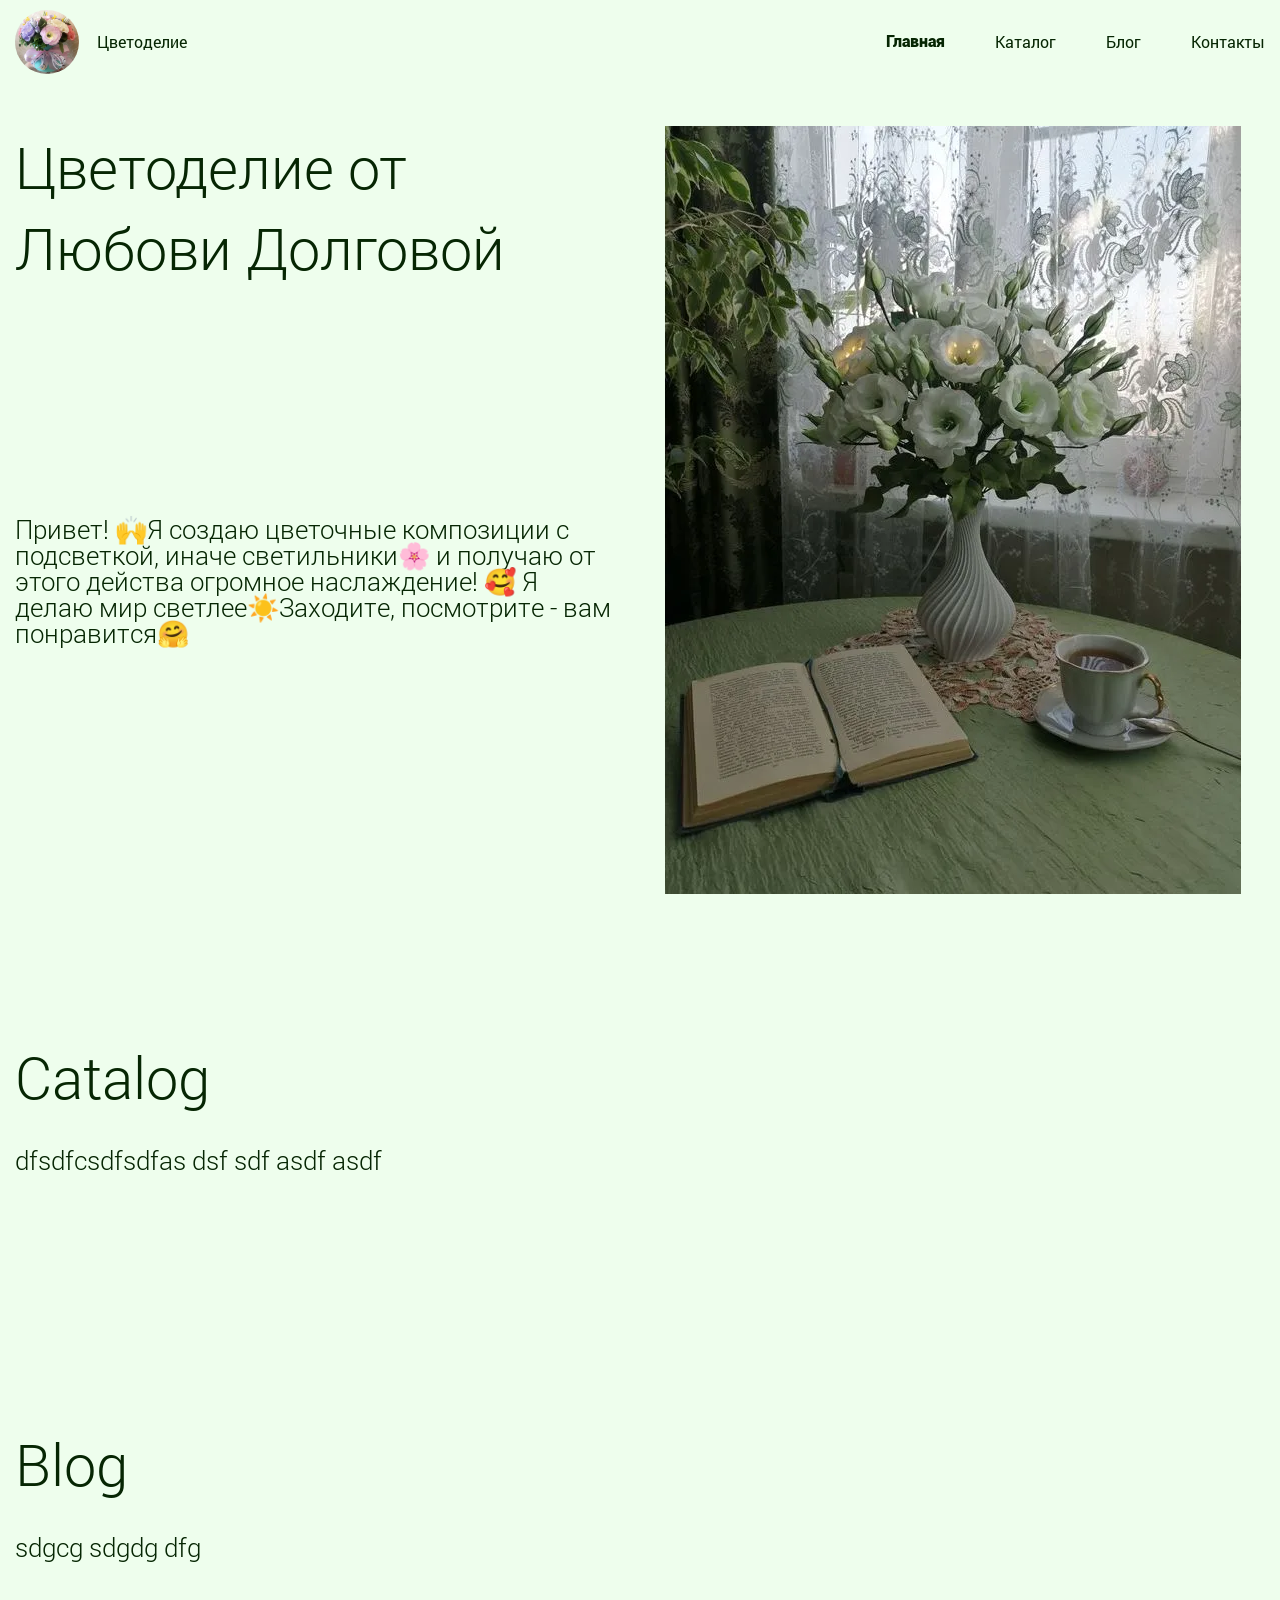
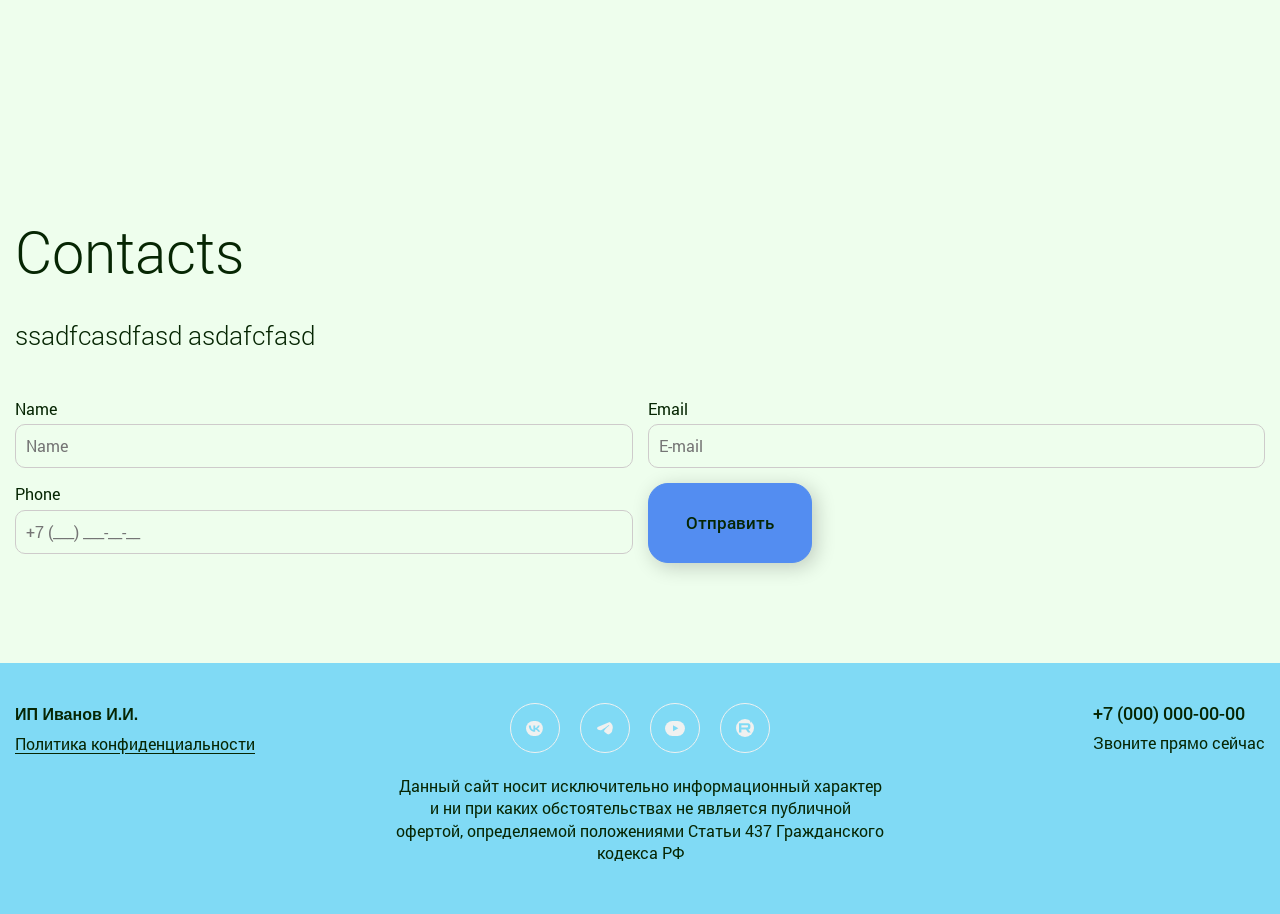
==== index.html @ 50048466 "Updates" ====
<!doctype html>
<html lang="ru">
	<head>
		<meta charset="UTF-8">
		<meta name="viewport" content="width=device-width, initial-scale=1.0">
		<link rel="preload" href="assets/img/hero/hero-1.webp" as="image" media="screen and (min-width: 640px)">
		<link rel="preload" href="assets/img/hero/hero-2.webp" as="image" media="screen and (min-width: 640px)">
		<link rel="preload" href="./assets/fonts/Roboto-SemiBold.woff2" as="font" type="font/woff2" crossorigin="anonymous">
		<link rel="preload" href="./assets/fonts/Roboto-Regular.woff2" as="font" type="font/woff2" crossorigin="anonymous">
		<link rel="preload" href="./assets/fonts/Roboto-Medium.woff2" as="font" type="font/woff2" crossorigin="anonymous">
		<link rel="preload" href="./assets/fonts/Roboto-Light.woff2" as="font" type="font/woff2" crossorigin="anonymous">
		<link rel="preload" href="./assets/fonts/Roboto-Bold.woff2" as="font" type="font/woff2" crossorigin="anonymous">
		<link rel="preload" href="./assets/fonts/Roboto-Black.woff2" as="font" type="font/woff2" crossorigin="anonymous">
		<link rel="preload" href="./assets/fonts/Panton-SemiBold.woff2" as="font" type="font/woff2" crossorigin="anonymous">
		<link rel="preload" href="./assets/fonts/Panton-Regular.woff2" as="font" type="font/woff2" crossorigin="anonymous">
		<link rel="preload" href="./assets/fonts/Panton-Light.woff2" as="font" type="font/woff2" crossorigin="anonymous">
		<link rel="preload" href="./assets/fonts/Panton-Bold.woff2" as="font" type="font/woff2" crossorigin="anonymous">
		<link rel="preload" href="./assets/fonts/Nunito-SemiBold.woff2" as="font" type="font/woff2" crossorigin="anonymous">
		<link rel="preload" href="./assets/fonts/Nunito-Regular.woff2" as="font" type="font/woff2" crossorigin="anonymous">
		<link rel="preload" href="./assets/fonts/Nunito-Medium.woff2" as="font" type="font/woff2" crossorigin="anonymous">
		<link rel="preload" href="./assets/fonts/Nunito-Bold.woff2" as="font" type="font/woff2" crossorigin="anonymous">
		<link rel="preload" href="./assets/fonts/MullerRegular.woff2" as="font" type="font/woff2" crossorigin="anonymous">
		<link rel="preload" href="./assets/fonts/Montserrat-SemiBold.woff2" as="font" type="font/woff2" crossorigin="anonymous">
		<link rel="preload" href="./assets/fonts/Montserrat-Regular.woff2" as="font" type="font/woff2" crossorigin="anonymous">
		<link rel="preload" href="./assets/fonts/Montserrat-Medium.woff2" as="font" type="font/woff2" crossorigin="anonymous">
		<link rel="preload" href="./assets/fonts/Montserrat-Light.woff2" as="font" type="font/woff2" crossorigin="anonymous">
		<link rel="preload" href="./assets/fonts/Montserrat-ExtraBold.woff2" as="font" type="font/woff2" crossorigin="anonymous">
		<link rel="preload" href="./assets/fonts/Montserrat-Bold.woff2" as="font" type="font/woff2" crossorigin="anonymous">
		<link rel="preload" href="./assets/fonts/Montserrat-Black.woff2" as="font" type="font/woff2" crossorigin="anonymous">
		<link rel="shortcut icon" href="./assets/img/favicon.ico">
		<meta name="keywords" content="цветы светильник, светильник цветок, ночник цветок, интерьерный светильник цветок, необычный светильник в подарок, подарок с подсветкой ручной работы">
		<meta name="description" content="Я, Любовь Долгова, создаю цветочные композиции с подсветкой, иначе светильники и получаю от этого действа огромное наслаждение! Я делаю мир светлее!">
		<title>Главная</title>
		<style>
			@charset "UTF-8";.page{--min-height-section:calc(100dvh - var(--header-height))}.section-hero{padding-top:calc((100dvh - var(--min-height-section))/ 2);padding-bottom:calc((100dvh - var(--min-height-section))/ 2);min-height:var(--min-height-section)}.section-hero__grid{display:grid;grid-template-columns:repeat(2,1fr);gap:50px}*{margin:0;padding:0}*,::after,::before{box-sizing:border-box}::after,::before{display:inline-block}html{height:100%;scroll-behavior:smooth;scroll-padding-top:calc(var(--header-height,60px))}body{min-height:100vh;min-height:100dvh;line-height:1.4;-ms-text-size-adjust:100%;-moz-text-size-adjust:100%;-webkit-text-size-adjust:100%;-webkit-font-smoothing:antialiased;-moz-osx-font-smoothing:grayscale;text-rendering:optimizeLegibility}a{display:inline-block;color:inherit}ul li[class]{list-style:none}h1,h2{font-weight:inherit;font-size:inherit;text-wrap:balance}p{text-wrap:pretty}img,picture{display:block;border-radius:inherit;max-width:100%}button{background-color:transparent;color:inherit;font-size:inherit;line-height:inherit;font-family:inherit}@media (prefers-reduced-motion:reduce){*,::after,::before{animation-duration:0s!important;animation-iteration-count:1!important;scroll-behavior:auto!important}}@media (prefers-reduced-motion:no-preference){html{scroll-behavior:smooth}html{interpolate-size:allow-keywords}}:root{--font-family:"Roboto",sans-serif;--second-family:"Nunito",sans-serif;--content-width:1520px;--content-offset:15px;--swiper-pagination-bullet-size:24px;--swiper-pagination-bullet-horizontal-gap:0;--swiper-pagination-bullet-border-radius:2px;--swiper-pagination-color:#001f62;--swiper-pagination-bullet-inactive-color:#001f62;--header-height:72px;--text-color:#dcfcd9;--bg-color:#021301;--primary-color:#2ce713;--secondary-color:#0a647f;--accent-color:#0e47aa;--light-color:#f0f1f0;color-scheme:light dark;--vk-color:#0077ff;--tg-color:#29a0dc;--wa-color:#25d366;--yt-color:#ff0033}@media (prefers-color-scheme:light){:root{--text-color:#062603;--bg-color:#eefeed;--primary-color:#30ed19;--secondary-color:#80daf5;--accent-color:#538df1;--light-color:#f0f1f0}}@media (prefers-color-scheme:dark){:root{--text-color:#dcfcd9;--bg-color:#021301;--primary-color:#2ce713;--secondary-color:#0a647f;--accent-color:#0e47aa}}body{display:flex;position:relative;flex-direction:column;justify-content:start;padding-right:0!important;min-width:320px;color:var(--text-color);font-family:var(--font-family);background-color:var(--bg-color);background-blend-mode:multiply}.wrapper{display:grid;grid-template-rows:var(--header-height) 1fr auto;flex:1 1 auto;overflow:clip}.wrapper>main{grid-row:2;height:100%}.wrapper>*{min-width:0}[class*=__container]{margin-right:auto;margin-left:auto;width:min(var(--content-width),100% - var(--content-offset) * 2)}section:not(:first-of-type){position:relative}.section-top{display:grid}.section__title{font-weight:300;text-wrap:auto}@media (min-width:75em){section:not(:first-of-type){padding-top:100px}section:not(:first-of-type){padding-bottom:100px}.section__title{font-size:58px}.section__title{margin-bottom:30px}}@media (min-width:20em) and (max-width:75em){section:not(:first-of-type){padding-top:clamp(50px,31.8181818182px + 5.6818181818vw,100px)}section:not(:first-of-type){padding-bottom:clamp(50px,31.8181818182px + 5.6818181818vw,100px)}.section__title{font-size:clamp(24px,11.6363636364px + 3.8636363636vw,58px)}.section__title{margin-bottom:clamp(15px,9.5454545455px + 1.7045454545vw,30px)}}@media (max-width:20em){section:not(:first-of-type){padding-top:50px}section:not(:first-of-type){padding-bottom:50px}.section__title{font-size:24px}.section__title{margin-bottom:15px}}.section__subtitle{font-weight:300;font-size:clamp(.875rem,.514rem + 1.48vw,1.625rem);line-height:100%}ul[class]{margin:0;padding:0;list-style:none}.menu__body{position:fixed;top:0;right:-100%;padding:var(--header-height) 15px 30px 15px;width:100%;max-width:400px;height:100svh;overflow:auto}.menu__list{display:flex;flex-direction:column;align-items:center;gap:30px;background-color:var(--bg-color)}@media (min-width:47.99875em){.menu__body{position:relative;right:0;padding:0;width:auto;height:auto;overflow:initial}.menu__list{flex-direction:row;gap:50px;background-color:transparent}}.menu__item>a{text-decoration:none}.menu__item.menu__item--active>a{font-weight:800}.icon-menu{display:block;position:relative;z-index:5;border:none;width:1.5rem;height:.875rem}.icon-menu span,.icon-menu::after,.icon-menu::before{position:absolute;right:0;background-color:var(--secondary-color);width:100%;height:2px;content:""}.icon-menu::before{top:0}.icon-menu::after{bottom:0}.icon-menu span{top:calc(50% - 1px)}@media (min-width:47.99875em){.icon-menu{display:none}}.header{position:absolute;top:0;right:0;left:0;z-index:200;background-color:var(--bg-color);padding-top:10px;padding-bottom:10px;height:fit-content;color:var(--text-color)}.header__container{display:flex;justify-content:space-between;align-items:center}.header__logo{display:flex;align-items:center;gap:2ch}.header__logo img{border-radius:64px}
		</style>
		<script type="module" crossorigin="" src="./js/index.min.js?v=1771761186176"></script>
		<link rel="modulepreload" crossorigin="" href="./js/common.min.js?v=1771761186176">
		<link rel="modulepreload" crossorigin="" href="./js/main.min.js?v=1771761186176">
		<link rel="stylesheet" crossorigin="" href="./css/main.min.css?v=1771761186176" media="print" onload="this.media='all'">
		<link rel="stylesheet" crossorigin="" href="./css/index.min.css?v=1771761186176" media="print" onload="this.media='all'">
	</head>
	<body>
		<div class="wrapper">
			<header data-fls-header="" data-fls-header-scroll="" data-fls-header-scroll-show="" class="header main-header">
				<div class="header__container">
					<div class="header__logo">
						<picture>
							<source media="(max-width: 600px)" srcset="./assets/img/logo-600.webp" type="image/webp">
							<img width="64" height="64" alt="Цветоделие от Любови Долговой" src="./assets/img/logo.webp">
						</picture>
						<span>Цветоделие</span>
					</div>
					<div class="header__menu menu">
						<nav class="menu__body" aria-label="Главная">
							<ul class="menu__list">
								<li class="menu__item menu__item--active">
									<a href="#home" class="menu__link">Главная</a>
								</li>
								<li class="menu__item">
									<a href="#catalog" class="menu__link">Каталог</a>
								</li>
								<li class="menu__item">
									<a href="#blog" class="menu__link">Блог</a>
								</li>
								<li class="menu__item">
									<a href="#contacts" class="menu__link">Контакты</a>
								</li>
							</ul>
						</nav>
						<button type="button" data-fls-menu="" class="menu__icon icon-menu">
							<span></span>
						</button>
					</div>
					<!--
<fetch url="@components/layout/menu/menu.json">
<each loop='item in response'>
</each>
</fetch>
-->
				</div>
			</header>
			<main class="page page--index">
				<section class="section-hero" aria-labelledby="section-hero-title" id="home">
					<div class="section-hero__container">
						<div class="section-hero__grid">
							<div class="section-top">
								<h1 class="section__title section-hero__title" id="section-hero-title">Цветоделие от Любови Долговой</h1>
								<p class="section__subtitle">
									Привет! 🙌Я создаю цветочные композиции с подсветкой, иначе
            светильники🌸 и получаю от этого действа огромное наслаждение! 🥰 Я
            делаю мир светлее☀️Заходите, посмотрите - вам понравится🤗
								</p>
							</div>
							<div class="section-heroimage">
								<picture>
									<img width="576" height="768" alt="Image" fetchpriority="high" src="./assets/img/hero/hero-1.webp">
								</picture>
							</div>
						</div>
					</div>
				</section>
				<section class="section-catalog" aria-labelledby="section-catalog-title" id="catalog">
					<div class="section-catalog__container">
						<div class="section-top">
							<h2 class="section__title section-catalog__title" id="section-catalog-title">Catalog</h2>
							<p class="section__subtitle">dfsdfcsdfsdfas dsf sdf asdf asdf</p>
						</div>
						<div class="section-catalog__grid"></div>
					</div>
				</section>
				<section class="section-blog" aria-labelledby="section-blog-title" id="blog">
					<div class="section-blog__container">
						<div class="section-top">
							<h2 class="section__title section-blog__title" id="section-blog-title">Blog</h2>
							<p class="section__subtitle">sdgcg sdgdg dfg</p>
						</div>
						<div class="section-blog__grid"></div>
					</div>
				</section>
				<section class="section-contacts" aria-labelledby="section-contacts-title" id="contacts" data-fls-watcher="navigator">
					<div class="section-contacts__container">
						<div class="section-top">
							<h2 class="section__title section-contacts__title" id="section-contacts-title">Contacts</h2>
							<p class="section__subtitle">ssadfcasdfasd asdafcfasd</p>
						</div>
						<div class="section-contacts__grid">
							<form data-fls-form="ajax" data-fls-form-popup="popup" method="POST" action="/sendmail">
								<label>
									<span>Name</span>
									<input data-fls-input="" required type="text" name="form[name]" autocomplete="off" data-fls-form-errtext="Error name" data-fls-form-validatenow="" placeholder="Name" class="input" inputmode="text">
								</label>
								<label>
									<span>Phone</span>
									<input required type="tel" name="form[tel]" autocomplete="off" data-fls-form-errtext="Error tel" data-fls-input-mask="+7 (999) 999-99-99" data-fls-form-validatenow="" placeholder="+7 (___) ___-__-__" class="input" inputmode="numeric">
								</label>
								<label>
									<span>Email</span>
									<input required type="email" name="form[email]" autocomplete="off" data-fls-form-validatenow="" data-fls-form-errtext="Error email" placeholder="E-mail" autocapitalize="off" class="input" inputmode="email">
								</label>
								<!--
<label>
<span>Message</span>
<textarea name="form[message]" rows="4" autocomplete="off" class="input"
inputmode="text"></textarea>
</label>
-->
								<button data-fls-button="" type="submit" class="button">Отправить</button>
							</form>
						</div>
					</div>
				</section>
			</main>
			<footer data-fls-footer="" class="footer">
				<div class="footer__container">
					<div class="footer__grid">
						<div class="footer__block">
							<div class="footer-info">
								<strong>ИП Иванов И.И.</strong>
							</div>
							<a href="policy.html" class="footer__link">Политика конфиденциальности</a>
						</div>
						<ul data-fls-socials="" class="socials">
							<li class="socials__item">
								<a href="#" target="_blank" class="socials__link" rel="noopener noreferrer">
									<svg class="vk-icon" viewbox="0 0 16.875 15" xmlns="http://www.w3.org/2000/svg" xmlns:xlink="http://www.w3.org/1999/xlink" width="16.875" height="15" fill="none" customframe="#000000">
										<path d="M1.18687 1.054C0 2.11 0 3.806 0 7.2L0 7.8C0 11.194 0 12.891 1.18687 13.946C2.37262 15 4.28063 15 8.1 15L8.775 15C12.5933 15 14.5024 15 15.6892 13.946C16.875 12.891 16.875 11.194 16.875 7.8L16.875 7.2C16.875 3.806 16.875 2.109 15.6892 1.054C14.5024 0 12.5933 0 8.775 0L8.1 0C4.28175 0 2.37262 0 1.18687 1.054ZM2.84737 4.563C2.93963 8.463 5.13338 10.806 8.97863 10.806L9.19688 10.806L9.19688 8.575C10.6099 8.7 11.6786 9.619 12.1084 10.806L14.1053 10.806C13.5563 9.031 12.114 8.05 11.214 7.675C12.114 7.213 13.3808 6.088 13.6834 4.563L11.8688 4.563C11.475 5.8 10.3084 6.925 9.19688 7.03L9.19688 4.563L7.38338 4.563L7.38338 8.888C6.25838 8.638 4.8375 7.425 4.7745 4.563L2.84737 4.563Z" fill="rgb(17,17,17)" fill-rule="evenodd"></path>
									</svg>
								</a>
							</li>
							<li class="socials__item">
								<a href="#" target="_blank" class="socials__link" rel="noopener noreferrer">
									<svg class="tg-icon" viewbox="0 0 16.7514 14.3089" xmlns="http://www.w3.org/2000/svg" xmlns:xlink="http://www.w3.org/1999/xlink" width="16.751434" height="14.308853" fill="none" customframe="#000000">
										<path d="M15.0147 0.0986433C15.2207 0.0115594 15.4463 -0.0186557 15.668 0.0111491C15.8897 0.040954 16.0993 0.129687 16.275 0.268094C16.4506 0.406501 16.586 0.589511 16.6668 0.798039C16.7477 1.00657 16.7712 1.23297 16.7347 1.45364L14.8437 12.9176C14.6607 14.0236 13.4467 14.6576 12.4337 14.1066C11.3285 13.5113 10.2467 12.8735 9.19071 12.1946C8.62371 11.8246 6.88871 10.6376 7.10271 9.79264C7.28471 9.06964 10.2017 6.35464 11.8677 4.74064C12.5227 4.10564 12.2247 3.73964 11.4517 4.32364C9.53371 5.77264 6.45371 7.97464 5.43471 8.59364C4.53671 9.14164 4.06671 9.23464 3.50771 9.14164C2.48571 8.97164 1.53771 8.70764 0.764714 8.38664C-0.280286 7.95364 -0.229286 6.51664 0.764714 6.09864L15.0147 0.0986433Z" fill="rgb(17,17,17)" fill-rule="evenodd"></path>
									</svg>
								</a>
							</li>
							<li class="socials__item">
								<a href="#" target="_blank" class="socials__link" rel="noopener noreferrer">
									<svg class="yt-icon" viewbox="0 0 19.9997 14.9992" xmlns="http://www.w3.org/2000/svg" xmlns:xlink="http://www.w3.org/1999/xlink" width="19.999725" height="14.999176" fill="none" customframe="#000000">
										<path d="M7.98783 10.2711L7.98783 4.25827C9.98083 5.26327 11.5238 6.23292 13.3478 7.2797C11.8428 8.17327 9.98083 9.17613 7.98783 10.2711ZM19.0908 1.26792C18.7468 0.783631 18.1608 0.405417 17.5378 0.28006C15.7048 -0.0927971 4.27083 -0.0938686 2.43883 0.28006C1.93883 0.380774 1.49383 0.622917 1.11083 1.00113C-0.500173 2.60399 0.00482747 11.199 0.392828 12.5897C0.556828 13.1929 0.767828 13.6268 1.03283 13.9129C1.37583 14.2901 1.84483 14.5493 2.38383 14.6661C3.89383 15.0004 11.6678 15.1868 17.5058 14.7154C18.0305 14.619 18.5154 14.3537 18.8958 13.9547C20.3858 12.3583 20.2838 3.28113 19.0908 1.26792Z" fill="rgb(17,17,17)" fill-rule="evenodd"></path>
									</svg>
								</a>
							</li>
							<li class="socials__item">
								<a href="#" target="_blank" class="socials__link" rel="noopener noreferrer">
									<svg class="wa-icon" viewbox="0 0 18 18" xmlns="http://www.w3.org/2000/svg" xmlns:xlink="http://www.w3.org/1999/xlink" width="18" height="18" fill="none" customframe="#000000">
										<path d="M14 0C16.2091 0 18 1.79086 18 4L18 14C18 16.2091 16.2091 18 14 18L4 18C1.79086 18 0 16.2091 0 14L0 4C0 1.79086 1.79086 0 4 0L14 0ZM15.5797 2.78986C15.5797 3.2261 15.226 3.57972 14.79 3.57972C14.3537 3.57972 14 3.2261 14 2.78986C14 2.35362 14.3537 2 14.79 2C15.226 2 15.5797 2.35362 15.5797 2.78986ZM11.5536 4.31201L3 4.31201L3 13.541L5.38072 13.541L5.38072 10.5385L9.94264 10.5385L12.0241 13.541L14.6899 13.541L12.3947 10.5247C13.1075 10.414 13.6207 10.1511 13.9344 9.73599C14.2479 9.32092 14.4048 8.65672 14.4048 7.77121L14.4048 7.07937C14.4048 6.55356 14.3479 6.13849 14.248 5.82025C14.1482 5.50202 13.9771 5.22525 13.7348 4.97621C13.4781 4.74098 13.1931 4.57496 12.8509 4.4643C12.5087 4.36746 12.081 4.31209 11.5536 4.31209L11.5536 4.31201ZM11.1687 8.5046L5.38072 8.5046L5.38072 6.34598L11.1687 6.34598C11.4965 6.34598 11.7247 6.40127 11.8387 6.49819C11.9528 6.59503 12.0241 6.77488 12.0241 7.03782L12.0241 7.81268C12.0241 8.08937 11.9528 8.26922 11.8387 8.36606C11.7247 8.46289 11.4966 8.50444 11.1687 8.50444L11.1687 8.5046Z" fill="rgb(17,17,17)" fill-rule="evenodd"></path>
									</svg>
								</a>
							</li>
						</ul>
						<div class="footer__contacts">
							<a href="tel:+70000000000" class="footer__link">
								<span class="link-phone">+7 (000) 000-00-00</span>
							</a>
							<div class="contacts-item__text">Звоните прямо сейчас</div>
						</div>
						<div class="footer__info">
							<p>
								Данный сайт носит исключительно информационный характер и ни при каких обстоятельствах не является
					публичной офертой,
					определяемой положениями Статьи 437 Гражданского кодекса РФ
							</p>
						</div>
					</div>
				</div>
			</footer>
		</div>
		<noscript>
			<link rel="stylesheet" crossorigin="" href="./css/main.min.css?v=1771761186176">
		</noscript>
		<noscript>
			<link rel="stylesheet" crossorigin="" href="./css/index.min.css?v=1771761186176">
		</noscript>
	</body>
</html>
---- css/main.min.css ----
@charset "UTF-8";*{margin:0;padding:0;-webkit-tap-highlight-color:transparent}*,:after,:before{box-sizing:border-box}:after,:before{display:inline-block}html{height:100%;scroll-behavior:smooth;scroll-padding-top:calc(var(--header-height, 3.75rem))}body{line-height:1.4;min-height:100vh;min-height:100dvh;-ms-text-size-adjust:100%;-moz-text-size-adjust:100%;-webkit-text-size-adjust:100%;-webkit-font-smoothing:antialiased;-moz-osx-font-smoothing:grayscale;text-rendering:optimizeLegibility}button,option,select{cursor:pointer}a{color:inherit;display:inline-block}a:not([class]){text-decoration-skip-ink:auto}.list-reset,ul li[class]{list-style:none}.list-reset{margin:0;padding:0}.input-reset{-webkit-appearance:none;appearance:none;background-color:transparent;border:none;border-radius:0;color:inherit;font:inherit;outline:none;padding:0;width:100%}h1,h2,h3,h4,h5,h6{font-size:inherit;font-weight:inherit;text-wrap:balance}p{text-wrap:pretty}canvas,img,picture,svg,video{border-radius:inherit;display:block;max-width:100%}svg *{transition-property:fill,stroke}.btn-reset{background-color:transparent;border:none;color:inherit;cursor:pointer;display:inline-block;font:inherit;padding:0;text-decoration:none;-webkit-user-select:none;-moz-user-select:none;user-select:none}#__next,#root{isolation:isolate}button,input,textarea{background-color:transparent;color:inherit;font-family:inherit;font-size:inherit;line-height:inherit}input,textarea{width:100%}textarea{overflow:auto;resize:vertical}label{display:inline-block}@font-face{font-display:swap;font-family:Roboto;font-style:normal;font-weight:600;src:url(../assets/fonts/Roboto-SemiBold.woff2) format("woff2")}@font-face{font-display:swap;font-family:Roboto;font-style:normal;font-weight:400;src:url(../assets/fonts/Roboto-Regular.woff2) format("woff2")}@font-face{font-display:swap;font-family:Roboto;font-style:normal;font-weight:500;src:url(../assets/fonts/Roboto-Medium.woff2) format("woff2")}@font-face{font-display:swap;font-family:Roboto;font-style:normal;font-weight:300;src:url(../assets/fonts/Roboto-Light.woff2) format("woff2")}@font-face{font-display:swap;font-family:Roboto;font-style:normal;font-weight:700;src:url(../assets/fonts/Roboto-Bold.woff2) format("woff2")}@font-face{font-display:swap;font-family:Roboto;font-style:normal;font-weight:900;src:url(../assets/fonts/Roboto-Black.woff2) format("woff2")}@font-face{font-display:swap;font-family:Panton;font-style:normal;font-weight:600;src:url(../assets/fonts/Panton-SemiBold.woff2) format("woff2")}@font-face{font-display:swap;font-family:Panton;font-style:normal;font-weight:400;src:url(../assets/fonts/Panton-Regular.woff2) format("woff2")}@font-face{font-display:swap;font-family:Panton;font-style:normal;font-weight:300;src:url(../assets/fonts/Panton-Light.woff2) format("woff2")}@font-face{font-display:swap;font-family:Panton;font-style:normal;font-weight:700;src:url(../assets/fonts/Panton-Bold.woff2) format("woff2")}@font-face{font-display:swap;font-family:Nunito;font-style:normal;font-weight:600;src:url(../assets/fonts/Nunito-SemiBold.woff2) format("woff2")}@font-face{font-display:swap;font-family:Nunito;font-style:normal;font-weight:400;src:url(../assets/fonts/Nunito-Regular.woff2) format("woff2")}@font-face{font-display:swap;font-family:Nunito;font-style:normal;font-weight:500;src:url(../assets/fonts/Nunito-Medium.woff2) format("woff2")}@font-face{font-display:swap;font-family:Nunito;font-style:normal;font-weight:700;src:url(../assets/fonts/Nunito-Bold.woff2) format("woff2")}@font-face{font-display:swap;font-family:MullerRegular;font-style:normal;font-weight:400;src:url(../assets/fonts/MullerRegular.woff2) format("woff2")}@font-face{font-display:swap;font-family:Montserrat;font-style:normal;font-weight:600;src:url(../assets/fonts/Montserrat-SemiBold.woff2) format("woff2")}@font-face{font-display:swap;font-family:Montserrat;font-style:normal;font-weight:400;src:url(../assets/fonts/Montserrat-Regular.woff2) format("woff2")}@font-face{font-display:swap;font-family:Montserrat;font-style:normal;font-weight:500;src:url(../assets/fonts/Montserrat-Medium.woff2) format("woff2")}@font-face{font-display:swap;font-family:Montserrat;font-style:normal;font-weight:300;src:url(../assets/fonts/Montserrat-Light.woff2) format("woff2")}@font-face{font-display:swap;font-family:Montserrat;font-style:normal;font-weight:800;src:url(../assets/fonts/Montserrat-ExtraBold.woff2) format("woff2")}@font-face{font-display:swap;font-family:Montserrat;font-style:normal;font-weight:700;src:url(../assets/fonts/Montserrat-Bold.woff2) format("woff2")}@font-face{font-display:swap;font-family:Montserrat;font-style:normal;font-weight:900;src:url(../assets/fonts/Montserrat-Black.woff2) format("woff2")}:root{--font-family:"Roboto",sans-serif;--second-family:"Nunito",sans-serif;--content-width:95rem;--content-offset:0.9375rem;--swiper-pagination-bullet-size:1.5rem;--swiper-pagination-bullet-horizontal-gap:0;--swiper-pagination-bullet-border-radius:0.125rem;--swiper-pagination-color:#001f62;--swiper-pagination-bullet-inactive-color:#001f62;--header-height:4.5rem;--text-color:#dcfcd9;--bg-color:#021301;--primary-color:#2ce713;--secondary-color:#0a647f;--accent-color:#0e47aa;--light-color:#f0f1f0;color-scheme:light dark;--vk-color:#07f;--tg-color:#29a0dc;--wa-color:#25d366;--yt-color:#f03}body{color:var(--text-color);display:flex;flex-direction:column;font-family:var(--font-family);justify-content:start;min-width:20rem;padding-right:0!important;position:relative;-webkit-tap-highlight-color:rgba(0,0,0,0);background-blend-mode:multiply;background-color:var(--bg-color)}[data-fls-menu-open],[data-fls-popup-open] body{overflow:hidden;overscroll-behavior:none;touch-action:none}.wrapper{display:grid;flex:1 1 auto;grid-template-rows:var(--header-height) 1fr auto;overflow:clip}.wrapper>main{grid-row:2;height:100%}.wrapper>footer{grid-row:3}.wrapper>*{min-width:0}.container,[class*=__container]{margin-left:auto;margin-right:auto;width:min(var(--content-width),100% - var(--content-offset) * 2)}section:not(:first-of-type){position:relative}.section-top{display:grid}.section__title{font-weight:300;text-wrap:auto}.section__subtitle{font-size:clamp(.875rem,.514rem + 1.48vw,1.625rem);font-weight:300;line-height:100%}a,button{transition:all .2s ease}.link-email,.link-phone{white-space:nowrap}.list-reset,dl[class],ol[class],ul[class]{list-style:none;margin:0;padding:0}.swiper{max-width:100%}@supports (-webkit-line-clamp:3){.news-card__text{display:-webkit-box;-webkit-line-clamp:3;overflow:hidden;text-overflow:ellipsis;white-space:normal;-webkit-box-orient:vertical}}.image-container{align-items:center;aspect-ratio:4/3;background-color:#f0f0f0;display:flex;justify-content:center;margin:0;overflow:hidden;position:relative;width:18.75rem}.image-container img{height:100%;object-fit:cover;object-position:center;width:100%}.image-container:empty:before{align-items:center;background-color:#ddd;color:#888;content:"Изображение не загружено";display:flex;font-size:1.2rem;height:100%;justify-content:center;padding:1rem;text-align:center;width:100%}.menu__body{height:100svh;max-width:25rem;overflow:auto;padding:var(--header-height) .9375rem 1.875rem .9375rem;position:fixed;right:-100%;top:0;transition:right .3s;width:100%}[data-fls-menu-open] .menu__body,[data-fls-menu-open] .menu__body:before{right:0}.menu__list{align-items:center;background-color:var(--bg-color);display:flex;flex-direction:column;gap:1.875rem}.menu__item>a{text-decoration:none;transition:color .2s ease}.menu__item>a:hover{color:var(--accent-color)}.menu__item.menu__item--active>a{font-weight:800}.icon-menu{border:none;display:block;height:.875rem;position:relative;width:1.5rem;z-index:5}.icon-menu span,.icon-menu:after,.icon-menu:before{background-color:var(--secondary-color);content:"";height:.125rem;position:absolute;right:0;transition:all .3s ease 0s;width:100%}.icon-menu:before{top:0}.icon-menu:after{bottom:0}.icon-menu span{top:calc(50% - .0625rem)}[data-fls-menu-open] .icon-menu span{width:0}[data-fls-menu-open] .icon-menu:before{top:calc(50% - .0625rem);transform:rotate(-45deg)}[data-fls-menu-open] .icon-menu:after{bottom:calc(50% - .0625rem);transform:rotate(45deg)}.header{background-color:var(--bg-color);color:var(--text-color);height:fit-content;left:0;padding-bottom:.625rem;padding-top:.625rem;position:absolute;right:0;top:0;z-index:200}.header__container{align-items:center;display:flex;justify-content:space-between}.header__logo{align-items:center;display:flex;gap:2ch}.header__logo img{border-radius:4rem}[data-fls-header-scroll].--header-scroll{left:0;position:sticky;right:0;top:0;z-index:50}[data-fls-header-scroll-show].--header-scroll{transition:translate .3s;translate:0 -100%}[data-fls-header-scroll-show].--header-show{translate:0 0}.footer{background-color:var(--secondary-color);color:var(--text-color);padding:0;position:relative}.footer__grid{display:grid;gap:clamp(1.563rem,.794rem + 3.15vw,2.813rem);grid-template-columns:1fr;padding-bottom:clamp(1.25rem,.398rem + 3.64vw,3.125rem);padding-top:clamp(1.563rem,.986rem + 2.37vw,2.5rem)}.footer__block{display:flex;flex-direction:column;gap:.375rem;justify-self:center}.footer__link{text-decoration:underline;text-underline-offset:.1875rem;transition:color .2s ease}.footer__link:hover{color:var(--primary)}.footer .socials{grid-column:1/-1;justify-self:center}.footer .socials__link{border-color:var(--light-color)}.footer .socials__item svg path{fill:var(--light-color)}.footer__contacts{display:flex;flex-direction:column;gap:.375rem;grid-column:1;grid-row:2;justify-self:center}.footer__contacts .footer__link{text-decoration:none}.footer__contacts span{font-size:1.125rem;font-weight:500;line-height:100%}.footer__info{display:flex;font-size:clamp(.75rem,.571rem + .89vw,1rem);grid-column:1/-1;justify-content:center;text-align:center;width:100%}.footer__info p{max-width:56ch}input[type=email],input[type=tel],input[type=text],textarea{-webkit-appearance:none;-moz-appearance:none;appearance:none}.input{border:.0625rem solid #cecbcb;border-radius:.625rem;caret-color:inherit;display:block;padding:.625rem;width:100%}.input[placeholder]:not([data-fls-placeholder-nohiden])::placeholder{transition:opacity .3s}.input[placeholder]:not([data-fls-placeholder-nohiden]):focus::placeholder{opacity:0}textarea.input{resize:vertical}label{align-self:start;display:flex;flex-direction:column;gap:.25rem;position:relative}[data-fls-form-error]{color:red;font-size:.6875rem;position:absolute;top:calc(100% + .25rem)}button[type=submit]{grid-row:2;justify-self:start}[data-fls-form]{display:grid;gap:.9375rem;grid-auto-flow:column}.button{--btn-padding:clamp(0.938rem,0.576rem + 1.48vw,1.688rem) clamp(1.563rem,-1.866rem + 17.14vw,2.313rem);--btn-gap:0.625rem;--btn-border-width:0.0625rem;--btn-border-style:solid;--btn-border-color:var(--accent-color);--btn-border-radius:1.25rem;--btn-font-family:inherit;--btn-font-size:1.0625rem;--btn-font-weight:500;--btn-color:var(--text-color);--btn-bg-color:var(--accent-color);--btn-bg-hover-color:var(--light-color);--btn-border-hover-color:var(--gray-color);--btn-hover-color:var(--text-color);--btn-size-icon:1.5rem;align-items:center;background-color:var(--btn-bg-color);border-color:var(--btn-border-color);border-radius:var(--btn-border-radius);border-style:var(--btn-border-style);border-width:var(--btn-border-width,.0625rem);box-shadow:.25rem .25rem 1.25rem 0 rgba(0,0,0,.2);color:var(--btn-color);cursor:pointer;display:inline-flex;font-family:var(--font-panton);font-size:var(--btn-font-size,1.125rem);font-weight:var(--btn-font-weight,600);gap:var(--btn-gap);justify-content:center;line-height:1.4;padding:var(--btn-padding);position:relative;text-decoration:none;transition:border-color .2s ease,background-color .2s ease,color .2s ease,box-shadow .2s ease;vertical-align:middle}.button:not(:disabled):active{background-color:var(--btn-bg-hover-color);border-color:var(--accent-color);box-shadow:.25rem .25rem 1.25rem 0 rgba(255,235,133,.2);color:var(--accent-color)}.button:focus{outline:none}.button:focus-visible{outline:.125rem solid var(--accent-color);outline-offset:.125rem}.button:disabled{cursor:auto;opacity:.5}.button--lite{--btn-padding:clamp(0.938rem,0.576rem + 1.48vw,1.688rem) clamp(1.563rem,-1.866rem + 17.14vw,2.313rem);--btn-bg-color:var(--light-color);--btn-border-color:var(--gray-color)}.button--lite:not(:disabled):active{background-color:var(--accent-color);border-color:var(--accent-color);box-shadow:.25rem .25rem 1.25rem 0 rgba(235,187,52,.2);color:var(--text-color)}.socials{display:flex;gap:clamp(.625rem,-1.928rem + 3.99vw,1.563rem)}.socials__item{border-radius:3.125rem;flex-shrink:0;height:3.125rem;width:3.125rem}.socials__link{align-items:center;border:.0625rem solid #111;border-radius:inherit;display:flex;height:100%;justify-content:center;transition:background-color .3s ease,border-color .3s ease;width:100%}.socials__link:focus{outline:none}.socials__link:focus-visible{outline:.125rem solid var(--accent-color);outline-offset:.125rem}.socials__link:has(.vk-icon):hover{background-color:var(--vk-color);border-color:var(--vk-color)}.socials__link:has(.tg-icon):hover{background-color:var(--tg-color);border-color:var(--tg-color)}.socials__link:has(.yt-icon):hover{background-color:var(--yt-color);border-color:var(--yt-color)}.socials__link:has(.wa-icon):hover{background-color:var(--wa-color);border-color:var(--wa-color)}.is-animated-down{animation:animated-down .4s forwards;animation-delay:var(--anime-delay,.5s);opacity:0;transform:translateY(-1.875rem);transition:transform .5s ease,opacity .5s ease}@keyframes animated-down{to{opacity:1;transform:translateY(0)}}.is-animated-up{animation:animated-up .4s forwards;animation-delay:var(--anime-delay,.5s);opacity:0;transform:translateY(1.875rem);transition:transform .5s ease,opacity .5s ease}@keyframes animated-up{to{opacity:1;transform:translateY(0)}}@keyframes is-animated-right{to{opacity:1;transform:translateX(0)}}@keyframes is-animated-left{to{opacity:1;transform:translateX(0)}}@-webkit-keyframes rotate-border{to{-webkit-transform:rotate(1turn);transform:rotate(1turn)}}@keyframes rotate-border{to{-webkit-transform:rotate(1turn);transform:rotate(1turn)}}.glow-effect{--glow-line-color:#fff;--glow-line-thickness:0.125rem;--glow-line-length:1.25rem;--glow-blur-color:#fff;--glow-blur-size:0.3125rem;--glow-offset:0rem;--animation-speed:1200ms;--container-offset:6.25rem;position:relative}.glow-container{height:calc(100% + var(--container-offset));inset:calc(var(--container-offset)/-2);opacity:0;pointer-events:none;position:absolute;width:calc(100% + var(--container-offset))}.glow-blur,.glow-line{fill:transparent;height:calc(100% - var(--container-offset) + var(--glow-offset));stroke:#000;stroke-dasharray:var(--glow-line-length) calc(3.125rem - var(--glow-line-length));stroke-width:.3125rem;width:calc(100% - var(--container-offset) + var(--glow-offset));x:calc(var(--container-offset)/2 + var(--glow-offset)/-2);y:calc(var(--container-offset)/2 + var(--glow-offset)/-2)}.glow-effect:not(:disabled):is(:hover,:focus) :is(.glow-line,.glow-blur){stroke-dashoffset:-5rem;transition:stroke-dashoffset var(--animation-speed) ease-in}.glow-line{stroke:var(--glow-line-color);stroke-width:var(--glow-line-thickness)}.glow-blur{filter:blur(var(--glow-blur-size));stroke:var(--glow-blur-color);stroke-width:var(--glow-blur-size)}.glow-effect:not(:disabled):is(:hover,:focus) .glow-container{animation:glow-visibility ease-in-out var(--animation-speed)}@-webkit-keyframes glow-visibility{0%,to{opacity:0}25%,75%{opacity:1}}@keyframes glow-visibility{0%,to{opacity:0}25%,75%{opacity:1}}.glow-effect[data-glow-animation=false]{--glow-line-length:3.125rem}.glow-effect[data-glow-offset=true]{--glow-offset:0.625rem}.glow-effect[data-glow-animation=grow]:is(:hover,:focus) .glow-container{scale:1.3;-webkit-transition:scale var(--animation-speed) linear;transition:scale var(--animation-speed) linear}@media (max-width:20em){section:not(:first-of-type){padding-bottom:3.125rem;padding-top:3.125rem}.section-top:has(.section__subtitle){margin-bottom:1.875rem}.section__title{font-size:1.5rem;margin-bottom:.9375rem}}@media (min-width:20em) and (max-width:75em){section:not(:first-of-type){padding-bottom:clamp(3.125rem,1.9886363636375rem + 5.6818181818vw,6.25rem);padding-top:clamp(3.125rem,1.9886363636375rem + 5.6818181818vw,6.25rem)}.section-top:has(.section__subtitle){margin-bottom:clamp(1.875rem,1.42045454545625rem + 2.2727272727vw,3.125rem)}.section__title{font-size:clamp(1.5rem,.727272727275rem + 3.8636363636vw,3.625rem);margin-bottom:clamp(.9375rem,.59659090909375rem + 1.7045454545vw,1.875rem)}}@media (min-width:40rem){.footer__grid{grid-template-columns:1fr 1fr}.footer__block{justify-self:start}.footer__contacts{grid-column:2;grid-row:1;justify-self:end}}@media (min-width:47.99875em){.menu__body{height:auto;overflow:initial;padding:0;position:relative;right:0;width:auto}.menu__list{background-color:transparent;flex-direction:row;gap:3.125rem}.icon-menu{display:none}}@media screen and (min-width:48rem){.is-animated-right{animation:is-animated-right .4s forwards;animation-delay:var(--anime-delay,.5);transform:translateX(9.375rem)}.is-animated-left,.is-animated-right{opacity:0;transition:transform .5s ease,opacity .5s ease}.is-animated-left{animation:is-animated-left .4s forwards;animation-delay:var(--anime-delay,.5);transform:translateX(-9.375rem)}}@media (min-width:64rem){.footer__grid{gap:1.25rem 2.8125rem;grid-template-columns:18.75rem 1fr 18.75rem}.footer .socials{grid-column:initial;justify-content:end;justify-content:start}.footer__contacts{grid-column:3}}@media (min-width:75em){section:not(:first-of-type){padding-bottom:6.25rem;padding-top:6.25rem}.section-top:has(.section__subtitle){margin-bottom:3.125rem}.section__title{font-size:3.625rem;margin-bottom:1.875rem}}@media (any-hover:hover) and (pointer:fine){.button:not(:disabled):hover{background-color:var(--btn-bg-hover-color);border-color:var(--btn-border-hover-color);box-shadow:.25rem .25rem 1.25rem 0 rgba(235,187,52,.2)}.button--lite:not(:disabled):hover{background-color:var(--accent-hover-color);border-color:var(--accent-hover-color);box-shadow:.25rem .25rem 1.25rem 0 rgba(255,235,133,.2);color:var(--text-color)}.socials__link:not(:disabled):hover{background-color:var(--accent-color);border-color:var(--accent-color)}}@media (any-hover:none){.icon-menu{cursor:default}}@media (prefers-color-scheme:dark){:root{--text-color:#dcfcd9;--bg-color:#021301;--primary-color:#2ce713;--secondary-color:#0a647f;--accent-color:#0e47aa}}@media (prefers-color-scheme:light){:root{--text-color:#062603;--bg-color:#eefeed;--primary-color:#30ed19;--secondary-color:#80daf5;--accent-color:#538df1;--light-color:#f0f1f0}}@media (prefers-reduced-motion:no-preference){html{scroll-behavior:smooth;interpolate-size:allow-keywords}}@media (prefers-reduced-motion:reduce){html:focus-within{scroll-behavior:auto}*,:after,:before{animation-duration:.01ms!important;animation-iteration-count:1!important;scroll-behavior:auto!important;transition-duration:.01ms!important}}
---- css/index.min.css ----
.is-animated-down{animation:animated-down .4s forwards;animation-delay:var(--anime-delay,.5s);opacity:0;transform:translateY(-1.875rem);transition:transform .5s ease,opacity .5s ease}@keyframes animated-down{to{opacity:1;transform:translateY(0)}}.is-animated-up{animation:animated-up .4s forwards;animation-delay:var(--anime-delay,.5s);opacity:0;transform:translateY(1.875rem);transition:transform .5s ease,opacity .5s ease}@keyframes animated-up{to{opacity:1;transform:translateY(0)}}@keyframes is-animated-right{to{opacity:1;transform:translateX(0)}}@keyframes is-animated-left{to{opacity:1;transform:translateX(0)}}@-webkit-keyframes rotate-border{to{-webkit-transform:rotate(1turn);transform:rotate(1turn)}}@keyframes rotate-border{to{-webkit-transform:rotate(1turn);transform:rotate(1turn)}}.glow-effect{--glow-line-color:#fff;--glow-line-thickness:0.125rem;--glow-line-length:1.25rem;--glow-blur-color:#fff;--glow-blur-size:0.3125rem;--glow-offset:0rem;--animation-speed:1200ms;--container-offset:6.25rem;position:relative}.glow-container{height:calc(100% + var(--container-offset));inset:calc(var(--container-offset)/-2);opacity:0;pointer-events:none;position:absolute;width:calc(100% + var(--container-offset))}.glow-blur,.glow-line{fill:transparent;height:calc(100% - var(--container-offset) + var(--glow-offset));stroke:#000;stroke-dasharray:var(--glow-line-length) calc(3.125rem - var(--glow-line-length));stroke-width:.3125rem;width:calc(100% - var(--container-offset) + var(--glow-offset));x:calc(var(--container-offset)/2 + var(--glow-offset)/-2);y:calc(var(--container-offset)/2 + var(--glow-offset)/-2)}.glow-effect:not(:disabled):is(:hover,:focus) :is(.glow-line,.glow-blur){stroke-dashoffset:-5rem;transition:stroke-dashoffset var(--animation-speed) ease-in}.glow-line{stroke:var(--glow-line-color);stroke-width:var(--glow-line-thickness)}.glow-blur{filter:blur(var(--glow-blur-size));stroke:var(--glow-blur-color);stroke-width:var(--glow-blur-size)}.glow-effect:not(:disabled):is(:hover,:focus) .glow-container{animation:glow-visibility ease-in-out var(--animation-speed)}@-webkit-keyframes glow-visibility{0%,to{opacity:0}25%,75%{opacity:1}}@keyframes glow-visibility{0%,to{opacity:0}25%,75%{opacity:1}}.glow-effect[data-glow-animation=false]{--glow-line-length:3.125rem}.glow-effect[data-glow-offset=true]{--glow-offset:0.625rem}.glow-effect[data-glow-animation=grow]:is(:hover,:focus) .glow-container{scale:1.3;-webkit-transition:scale var(--animation-speed) linear;transition:scale var(--animation-speed) linear}.page{--min-height-section:calc(100dvh - var(--header-height))}.section-hero{min-height:var(--min-height-section);padding-bottom:calc((100dvh - var(--min-height-section))/2);padding-top:calc((100dvh - var(--min-height-section))/2)}.section-hero__grid{display:grid;gap:3.125rem;grid-template-columns:repeat(2,1fr)}@media screen and (min-width:48rem){.is-animated-right{animation:is-animated-right .4s forwards;animation-delay:var(--anime-delay,.5);transform:translateX(9.375rem)}.is-animated-left,.is-animated-right{opacity:0;transition:transform .5s ease,opacity .5s ease}.is-animated-left{animation:is-animated-left .4s forwards;animation-delay:var(--anime-delay,.5);transform:translateX(-9.375rem)}}
---- css/main.min.css ----
@charset "UTF-8";*{margin:0;padding:0;-webkit-tap-highlight-color:transparent}*,:after,:before{box-sizing:border-box}:after,:before{display:inline-block}html{height:100%;scroll-behavior:smooth;scroll-padding-top:calc(var(--header-height, 3.75rem))}body{line-height:1.4;min-height:100vh;min-height:100dvh;-ms-text-size-adjust:100%;-moz-text-size-adjust:100%;-webkit-text-size-adjust:100%;-webkit-font-smoothing:antialiased;-moz-osx-font-smoothing:grayscale;text-rendering:optimizeLegibility}button,option,select{cursor:pointer}a{color:inherit;display:inline-block}a:not([class]){text-decoration-skip-ink:auto}.list-reset,ul li[class]{list-style:none}.list-reset{margin:0;padding:0}.input-reset{-webkit-appearance:none;appearance:none;background-color:transparent;border:none;border-radius:0;color:inherit;font:inherit;outline:none;padding:0;width:100%}h1,h2,h3,h4,h5,h6{font-size:inherit;font-weight:inherit;text-wrap:balance}p{text-wrap:pretty}canvas,img,picture,svg,video{border-radius:inherit;display:block;max-width:100%}svg *{transition-property:fill,stroke}.btn-reset{background-color:transparent;border:none;color:inherit;cursor:pointer;display:inline-block;font:inherit;padding:0;text-decoration:none;-webkit-user-select:none;-moz-user-select:none;user-select:none}#__next,#root{isolation:isolate}button,input,textarea{background-color:transparent;color:inherit;font-family:inherit;font-size:inherit;line-height:inherit}input,textarea{width:100%}textarea{overflow:auto;resize:vertical}label{display:inline-block}@font-face{font-display:swap;font-family:Roboto;font-style:normal;font-weight:600;src:url(../assets/fonts/Roboto-SemiBold.woff2) format("woff2")}@font-face{font-display:swap;font-family:Roboto;font-style:normal;font-weight:400;src:url(../assets/fonts/Roboto-Regular.woff2) format("woff2")}@font-face{font-display:swap;font-family:Roboto;font-style:normal;font-weight:500;src:url(../assets/fonts/Roboto-Medium.woff2) format("woff2")}@font-face{font-display:swap;font-family:Roboto;font-style:normal;font-weight:300;src:url(../assets/fonts/Roboto-Light.woff2) format("woff2")}@font-face{font-display:swap;font-family:Roboto;font-style:normal;font-weight:700;src:url(../assets/fonts/Roboto-Bold.woff2) format("woff2")}@font-face{font-display:swap;font-family:Roboto;font-style:normal;font-weight:900;src:url(../assets/fonts/Roboto-Black.woff2) format("woff2")}@font-face{font-display:swap;font-family:Panton;font-style:normal;font-weight:600;src:url(../assets/fonts/Panton-SemiBold.woff2) format("woff2")}@font-face{font-display:swap;font-family:Panton;font-style:normal;font-weight:400;src:url(../assets/fonts/Panton-Regular.woff2) format("woff2")}@font-face{font-display:swap;font-family:Panton;font-style:normal;font-weight:300;src:url(../assets/fonts/Panton-Light.woff2) format("woff2")}@font-face{font-display:swap;font-family:Panton;font-style:normal;font-weight:700;src:url(../assets/fonts/Panton-Bold.woff2) format("woff2")}@font-face{font-display:swap;font-family:Nunito;font-style:normal;font-weight:600;src:url(../assets/fonts/Nunito-SemiBold.woff2) format("woff2")}@font-face{font-display:swap;font-family:Nunito;font-style:normal;font-weight:400;src:url(../assets/fonts/Nunito-Regular.woff2) format("woff2")}@font-face{font-display:swap;font-family:Nunito;font-style:normal;font-weight:500;src:url(../assets/fonts/Nunito-Medium.woff2) format("woff2")}@font-face{font-display:swap;font-family:Nunito;font-style:normal;font-weight:700;src:url(../assets/fonts/Nunito-Bold.woff2) format("woff2")}@font-face{font-display:swap;font-family:MullerRegular;font-style:normal;font-weight:400;src:url(../assets/fonts/MullerRegular.woff2) format("woff2")}@font-face{font-display:swap;font-family:Montserrat;font-style:normal;font-weight:600;src:url(../assets/fonts/Montserrat-SemiBold.woff2) format("woff2")}@font-face{font-display:swap;font-family:Montserrat;font-style:normal;font-weight:400;src:url(../assets/fonts/Montserrat-Regular.woff2) format("woff2")}@font-face{font-display:swap;font-family:Montserrat;font-style:normal;font-weight:500;src:url(../assets/fonts/Montserrat-Medium.woff2) format("woff2")}@font-face{font-display:swap;font-family:Montserrat;font-style:normal;font-weight:300;src:url(../assets/fonts/Montserrat-Light.woff2) format("woff2")}@font-face{font-display:swap;font-family:Montserrat;font-style:normal;font-weight:800;src:url(../assets/fonts/Montserrat-ExtraBold.woff2) format("woff2")}@font-face{font-display:swap;font-family:Montserrat;font-style:normal;font-weight:700;src:url(../assets/fonts/Montserrat-Bold.woff2) format("woff2")}@font-face{font-display:swap;font-family:Montserrat;font-style:normal;font-weight:900;src:url(../assets/fonts/Montserrat-Black.woff2) format("woff2")}:root{--font-family:"Roboto",sans-serif;--second-family:"Nunito",sans-serif;--content-width:95rem;--content-offset:0.9375rem;--swiper-pagination-bullet-size:1.5rem;--swiper-pagination-bullet-horizontal-gap:0;--swiper-pagination-bullet-border-radius:0.125rem;--swiper-pagination-color:#001f62;--swiper-pagination-bullet-inactive-color:#001f62;--header-height:4.5rem;--text-color:#dcfcd9;--bg-color:#021301;--primary-color:#2ce713;--secondary-color:#0a647f;--accent-color:#0e47aa;--light-color:#f0f1f0;color-scheme:light dark;--vk-color:#07f;--tg-color:#29a0dc;--wa-color:#25d366;--yt-color:#f03}body{color:var(--text-color);display:flex;flex-direction:column;font-family:var(--font-family);justify-content:start;min-width:20rem;padding-right:0!important;position:relative;-webkit-tap-highlight-color:rgba(0,0,0,0);background-blend-mode:multiply;background-color:var(--bg-color)}[data-fls-menu-open],[data-fls-popup-open] body{overflow:hidden;overscroll-behavior:none;touch-action:none}.wrapper{display:grid;flex:1 1 auto;grid-template-rows:var(--header-height) 1fr auto;overflow:clip}.wrapper>main{grid-row:2;height:100%}.wrapper>footer{grid-row:3}.wrapper>*{min-width:0}.container,[class*=__container]{margin-left:auto;margin-right:auto;width:min(var(--content-width),100% - var(--content-offset) * 2)}section:not(:first-of-type){position:relative}.section-top{display:grid}.section__title{font-weight:300;text-wrap:auto}.section__subtitle{font-size:clamp(.875rem,.514rem + 1.48vw,1.625rem);font-weight:300;line-height:100%}a,button{transition:all .2s ease}.link-email,.link-phone{white-space:nowrap}.list-reset,dl[class],ol[class],ul[class]{list-style:none;margin:0;padding:0}.swiper{max-width:100%}@supports (-webkit-line-clamp:3){.news-card__text{display:-webkit-box;-webkit-line-clamp:3;overflow:hidden;text-overflow:ellipsis;white-space:normal;-webkit-box-orient:vertical}}.image-container{align-items:center;aspect-ratio:4/3;background-color:#f0f0f0;display:flex;justify-content:center;margin:0;overflow:hidden;position:relative;width:18.75rem}.image-container img{height:100%;object-fit:cover;object-position:center;width:100%}.image-container:empty:before{align-items:center;background-color:#ddd;color:#888;content:"Изображение не загружено";display:flex;font-size:1.2rem;height:100%;justify-content:center;padding:1rem;text-align:center;width:100%}.menu__body{height:100svh;max-width:25rem;overflow:auto;padding:var(--header-height) .9375rem 1.875rem .9375rem;position:fixed;right:-100%;top:0;transition:right .3s;width:100%}[data-fls-menu-open] .menu__body,[data-fls-menu-open] .menu__body:before{right:0}.menu__list{align-items:center;background-color:var(--bg-color);display:flex;flex-direction:column;gap:1.875rem}.menu__item>a{text-decoration:none;transition:color .2s ease}.menu__item>a:hover{color:var(--accent-color)}.menu__item.menu__item--active>a{font-weight:800}.icon-menu{border:none;display:block;height:.875rem;position:relative;width:1.5rem;z-index:5}.icon-menu span,.icon-menu:after,.icon-menu:before{background-color:var(--secondary-color);content:"";height:.125rem;position:absolute;right:0;transition:all .3s ease 0s;width:100%}.icon-menu:before{top:0}.icon-menu:after{bottom:0}.icon-menu span{top:calc(50% - .0625rem)}[data-fls-menu-open] .icon-menu span{width:0}[data-fls-menu-open] .icon-menu:before{top:calc(50% - .0625rem);transform:rotate(-45deg)}[data-fls-menu-open] .icon-menu:after{bottom:calc(50% - .0625rem);transform:rotate(45deg)}.header{background-color:var(--bg-color);color:var(--text-color);height:fit-content;left:0;padding-bottom:.625rem;padding-top:.625rem;position:absolute;right:0;top:0;z-index:200}.header__container{align-items:center;display:flex;justify-content:space-between}.header__logo{align-items:center;display:flex;gap:2ch}.header__logo img{border-radius:4rem}[data-fls-header-scroll].--header-scroll{left:0;position:sticky;right:0;top:0;z-index:50}[data-fls-header-scroll-show].--header-scroll{transition:translate .3s;translate:0 -100%}[data-fls-header-scroll-show].--header-show{translate:0 0}.footer{background-color:var(--secondary-color);color:var(--text-color);padding:0;position:relative}.footer__grid{display:grid;gap:clamp(1.563rem,.794rem + 3.15vw,2.813rem);grid-template-columns:1fr;padding-bottom:clamp(1.25rem,.398rem + 3.64vw,3.125rem);padding-top:clamp(1.563rem,.986rem + 2.37vw,2.5rem)}.footer__block{display:flex;flex-direction:column;gap:.375rem;justify-self:center}.footer__link{text-decoration:underline;text-underline-offset:.1875rem;transition:color .2s ease}.footer__link:hover{color:var(--primary)}.footer .socials{grid-column:1/-1;justify-self:center}.footer .socials__link{border-color:var(--light-color)}.footer .socials__item svg path{fill:var(--light-color)}.footer__contacts{display:flex;flex-direction:column;gap:.375rem;grid-column:1;grid-row:2;justify-self:center}.footer__contacts .footer__link{text-decoration:none}.footer__contacts span{font-size:1.125rem;font-weight:500;line-height:100%}.footer__info{display:flex;font-size:clamp(.75rem,.571rem + .89vw,1rem);grid-column:1/-1;justify-content:center;text-align:center;width:100%}.footer__info p{max-width:56ch}input[type=email],input[type=tel],input[type=text],textarea{-webkit-appearance:none;-moz-appearance:none;appearance:none}.input{border:.0625rem solid #cecbcb;border-radius:.625rem;caret-color:inherit;display:block;padding:.625rem;width:100%}.input[placeholder]:not([data-fls-placeholder-nohiden])::placeholder{transition:opacity .3s}.input[placeholder]:not([data-fls-placeholder-nohiden]):focus::placeholder{opacity:0}textarea.input{resize:vertical}label{align-self:start;display:flex;flex-direction:column;gap:.25rem;position:relative}[data-fls-form-error]{color:red;font-size:.6875rem;position:absolute;top:calc(100% + .25rem)}button[type=submit]{grid-row:2;justify-self:start}[data-fls-form]{display:grid;gap:.9375rem;grid-auto-flow:column}.button{--btn-padding:clamp(0.938rem,0.576rem + 1.48vw,1.688rem) clamp(1.563rem,-1.866rem + 17.14vw,2.313rem);--btn-gap:0.625rem;--btn-border-width:0.0625rem;--btn-border-style:solid;--btn-border-color:var(--accent-color);--btn-border-radius:1.25rem;--btn-font-family:inherit;--btn-font-size:1.0625rem;--btn-font-weight:500;--btn-color:var(--text-color);--btn-bg-color:var(--accent-color);--btn-bg-hover-color:var(--light-color);--btn-border-hover-color:var(--gray-color);--btn-hover-color:var(--text-color);--btn-size-icon:1.5rem;align-items:center;background-color:var(--btn-bg-color);border-color:var(--btn-border-color);border-radius:var(--btn-border-radius);border-style:var(--btn-border-style);border-width:var(--btn-border-width,.0625rem);box-shadow:.25rem .25rem 1.25rem 0 rgba(0,0,0,.2);color:var(--btn-color);cursor:pointer;display:inline-flex;font-family:var(--font-panton);font-size:var(--btn-font-size,1.125rem);font-weight:var(--btn-font-weight,600);gap:var(--btn-gap);justify-content:center;line-height:1.4;padding:var(--btn-padding);position:relative;text-decoration:none;transition:border-color .2s ease,background-color .2s ease,color .2s ease,box-shadow .2s ease;vertical-align:middle}.button:not(:disabled):active{background-color:var(--btn-bg-hover-color);border-color:var(--accent-color);box-shadow:.25rem .25rem 1.25rem 0 rgba(255,235,133,.2);color:var(--accent-color)}.button:focus{outline:none}.button:focus-visible{outline:.125rem solid var(--accent-color);outline-offset:.125rem}.button:disabled{cursor:auto;opacity:.5}.button--lite{--btn-padding:clamp(0.938rem,0.576rem + 1.48vw,1.688rem) clamp(1.563rem,-1.866rem + 17.14vw,2.313rem);--btn-bg-color:var(--light-color);--btn-border-color:var(--gray-color)}.button--lite:not(:disabled):active{background-color:var(--accent-color);border-color:var(--accent-color);box-shadow:.25rem .25rem 1.25rem 0 rgba(235,187,52,.2);color:var(--text-color)}.socials{display:flex;gap:clamp(.625rem,-1.928rem + 3.99vw,1.563rem)}.socials__item{border-radius:3.125rem;flex-shrink:0;height:3.125rem;width:3.125rem}.socials__link{align-items:center;border:.0625rem solid #111;border-radius:inherit;display:flex;height:100%;justify-content:center;transition:background-color .3s ease,border-color .3s ease;width:100%}.socials__link:focus{outline:none}.socials__link:focus-visible{outline:.125rem solid var(--accent-color);outline-offset:.125rem}.socials__link:has(.vk-icon):hover{background-color:var(--vk-color);border-color:var(--vk-color)}.socials__link:has(.tg-icon):hover{background-color:var(--tg-color);border-color:var(--tg-color)}.socials__link:has(.yt-icon):hover{background-color:var(--yt-color);border-color:var(--yt-color)}.socials__link:has(.wa-icon):hover{background-color:var(--wa-color);border-color:var(--wa-color)}.is-animated-down{animation:animated-down .4s forwards;animation-delay:var(--anime-delay,.5s);opacity:0;transform:translateY(-1.875rem);transition:transform .5s ease,opacity .5s ease}@keyframes animated-down{to{opacity:1;transform:translateY(0)}}.is-animated-up{animation:animated-up .4s forwards;animation-delay:var(--anime-delay,.5s);opacity:0;transform:translateY(1.875rem);transition:transform .5s ease,opacity .5s ease}@keyframes animated-up{to{opacity:1;transform:translateY(0)}}@keyframes is-animated-right{to{opacity:1;transform:translateX(0)}}@keyframes is-animated-left{to{opacity:1;transform:translateX(0)}}@-webkit-keyframes rotate-border{to{-webkit-transform:rotate(1turn);transform:rotate(1turn)}}@keyframes rotate-border{to{-webkit-transform:rotate(1turn);transform:rotate(1turn)}}.glow-effect{--glow-line-color:#fff;--glow-line-thickness:0.125rem;--glow-line-length:1.25rem;--glow-blur-color:#fff;--glow-blur-size:0.3125rem;--glow-offset:0rem;--animation-speed:1200ms;--container-offset:6.25rem;position:relative}.glow-container{height:calc(100% + var(--container-offset));inset:calc(var(--container-offset)/-2);opacity:0;pointer-events:none;position:absolute;width:calc(100% + var(--container-offset))}.glow-blur,.glow-line{fill:transparent;height:calc(100% - var(--container-offset) + var(--glow-offset));stroke:#000;stroke-dasharray:var(--glow-line-length) calc(3.125rem - var(--glow-line-length));stroke-width:.3125rem;width:calc(100% - var(--container-offset) + var(--glow-offset));x:calc(var(--container-offset)/2 + var(--glow-offset)/-2);y:calc(var(--container-offset)/2 + var(--glow-offset)/-2)}.glow-effect:not(:disabled):is(:hover,:focus) :is(.glow-line,.glow-blur){stroke-dashoffset:-5rem;transition:stroke-dashoffset var(--animation-speed) ease-in}.glow-line{stroke:var(--glow-line-color);stroke-width:var(--glow-line-thickness)}.glow-blur{filter:blur(var(--glow-blur-size));stroke:var(--glow-blur-color);stroke-width:var(--glow-blur-size)}.glow-effect:not(:disabled):is(:hover,:focus) .glow-container{animation:glow-visibility ease-in-out var(--animation-speed)}@-webkit-keyframes glow-visibility{0%,to{opacity:0}25%,75%{opacity:1}}@keyframes glow-visibility{0%,to{opacity:0}25%,75%{opacity:1}}.glow-effect[data-glow-animation=false]{--glow-line-length:3.125rem}.glow-effect[data-glow-offset=true]{--glow-offset:0.625rem}.glow-effect[data-glow-animation=grow]:is(:hover,:focus) .glow-container{scale:1.3;-webkit-transition:scale var(--animation-speed) linear;transition:scale var(--animation-speed) linear}@media (max-width:20em){section:not(:first-of-type){padding-bottom:3.125rem;padding-top:3.125rem}.section-top:has(.section__subtitle){margin-bottom:1.875rem}.section__title{font-size:1.5rem;margin-bottom:.9375rem}}@media (min-width:20em) and (max-width:75em){section:not(:first-of-type){padding-bottom:clamp(3.125rem,1.9886363636375rem + 5.6818181818vw,6.25rem);padding-top:clamp(3.125rem,1.9886363636375rem + 5.6818181818vw,6.25rem)}.section-top:has(.section__subtitle){margin-bottom:clamp(1.875rem,1.42045454545625rem + 2.2727272727vw,3.125rem)}.section__title{font-size:clamp(1.5rem,.727272727275rem + 3.8636363636vw,3.625rem);margin-bottom:clamp(.9375rem,.59659090909375rem + 1.7045454545vw,1.875rem)}}@media (min-width:40rem){.footer__grid{grid-template-columns:1fr 1fr}.footer__block{justify-self:start}.footer__contacts{grid-column:2;grid-row:1;justify-self:end}}@media (min-width:47.99875em){.menu__body{height:auto;overflow:initial;padding:0;position:relative;right:0;width:auto}.menu__list{background-color:transparent;flex-direction:row;gap:3.125rem}.icon-menu{display:none}}@media screen and (min-width:48rem){.is-animated-right{animation:is-animated-right .4s forwards;animation-delay:var(--anime-delay,.5);transform:translateX(9.375rem)}.is-animated-left,.is-animated-right{opacity:0;transition:transform .5s ease,opacity .5s ease}.is-animated-left{animation:is-animated-left .4s forwards;animation-delay:var(--anime-delay,.5);transform:translateX(-9.375rem)}}@media (min-width:64rem){.footer__grid{gap:1.25rem 2.8125rem;grid-template-columns:18.75rem 1fr 18.75rem}.footer .socials{grid-column:initial;justify-content:end;justify-content:start}.footer__contacts{grid-column:3}}@media (min-width:75em){section:not(:first-of-type){padding-bottom:6.25rem;padding-top:6.25rem}.section-top:has(.section__subtitle){margin-bottom:3.125rem}.section__title{font-size:3.625rem;margin-bottom:1.875rem}}@media (any-hover:hover) and (pointer:fine){.button:not(:disabled):hover{background-color:var(--btn-bg-hover-color);border-color:var(--btn-border-hover-color);box-shadow:.25rem .25rem 1.25rem 0 rgba(235,187,52,.2)}.button--lite:not(:disabled):hover{background-color:var(--accent-hover-color);border-color:var(--accent-hover-color);box-shadow:.25rem .25rem 1.25rem 0 rgba(255,235,133,.2);color:var(--text-color)}.socials__link:not(:disabled):hover{background-color:var(--accent-color);border-color:var(--accent-color)}}@media (any-hover:none){.icon-menu{cursor:default}}@media (prefers-color-scheme:dark){:root{--text-color:#dcfcd9;--bg-color:#021301;--primary-color:#2ce713;--secondary-color:#0a647f;--accent-color:#0e47aa}}@media (prefers-color-scheme:light){:root{--text-color:#062603;--bg-color:#eefeed;--primary-color:#30ed19;--secondary-color:#80daf5;--accent-color:#538df1;--light-color:#f0f1f0}}@media (prefers-reduced-motion:no-preference){html{scroll-behavior:smooth;interpolate-size:allow-keywords}}@media (prefers-reduced-motion:reduce){html:focus-within{scroll-behavior:auto}*,:after,:before{animation-duration:.01ms!important;animation-iteration-count:1!important;scroll-behavior:auto!important;transition-duration:.01ms!important}}
---- css/index.min.css ----
.is-animated-down{animation:animated-down .4s forwards;animation-delay:var(--anime-delay,.5s);opacity:0;transform:translateY(-1.875rem);transition:transform .5s ease,opacity .5s ease}@keyframes animated-down{to{opacity:1;transform:translateY(0)}}.is-animated-up{animation:animated-up .4s forwards;animation-delay:var(--anime-delay,.5s);opacity:0;transform:translateY(1.875rem);transition:transform .5s ease,opacity .5s ease}@keyframes animated-up{to{opacity:1;transform:translateY(0)}}@keyframes is-animated-right{to{opacity:1;transform:translateX(0)}}@keyframes is-animated-left{to{opacity:1;transform:translateX(0)}}@-webkit-keyframes rotate-border{to{-webkit-transform:rotate(1turn);transform:rotate(1turn)}}@keyframes rotate-border{to{-webkit-transform:rotate(1turn);transform:rotate(1turn)}}.glow-effect{--glow-line-color:#fff;--glow-line-thickness:0.125rem;--glow-line-length:1.25rem;--glow-blur-color:#fff;--glow-blur-size:0.3125rem;--glow-offset:0rem;--animation-speed:1200ms;--container-offset:6.25rem;position:relative}.glow-container{height:calc(100% + var(--container-offset));inset:calc(var(--container-offset)/-2);opacity:0;pointer-events:none;position:absolute;width:calc(100% + var(--container-offset))}.glow-blur,.glow-line{fill:transparent;height:calc(100% - var(--container-offset) + var(--glow-offset));stroke:#000;stroke-dasharray:var(--glow-line-length) calc(3.125rem - var(--glow-line-length));stroke-width:.3125rem;width:calc(100% - var(--container-offset) + var(--glow-offset));x:calc(var(--container-offset)/2 + var(--glow-offset)/-2);y:calc(var(--container-offset)/2 + var(--glow-offset)/-2)}.glow-effect:not(:disabled):is(:hover,:focus) :is(.glow-line,.glow-blur){stroke-dashoffset:-5rem;transition:stroke-dashoffset var(--animation-speed) ease-in}.glow-line{stroke:var(--glow-line-color);stroke-width:var(--glow-line-thickness)}.glow-blur{filter:blur(var(--glow-blur-size));stroke:var(--glow-blur-color);stroke-width:var(--glow-blur-size)}.glow-effect:not(:disabled):is(:hover,:focus) .glow-container{animation:glow-visibility ease-in-out var(--animation-speed)}@-webkit-keyframes glow-visibility{0%,to{opacity:0}25%,75%{opacity:1}}@keyframes glow-visibility{0%,to{opacity:0}25%,75%{opacity:1}}.glow-effect[data-glow-animation=false]{--glow-line-length:3.125rem}.glow-effect[data-glow-offset=true]{--glow-offset:0.625rem}.glow-effect[data-glow-animation=grow]:is(:hover,:focus) .glow-container{scale:1.3;-webkit-transition:scale var(--animation-speed) linear;transition:scale var(--animation-speed) linear}.page{--min-height-section:calc(100dvh - var(--header-height))}.section-hero{min-height:var(--min-height-section);padding-bottom:calc((100dvh - var(--min-height-section))/2);padding-top:calc((100dvh - var(--min-height-section))/2)}.section-hero__grid{display:grid;gap:3.125rem;grid-template-columns:repeat(2,1fr)}@media screen and (min-width:48rem){.is-animated-right{animation:is-animated-right .4s forwards;animation-delay:var(--anime-delay,.5);transform:translateX(9.375rem)}.is-animated-left,.is-animated-right{opacity:0;transition:transform .5s ease,opacity .5s ease}.is-animated-left{animation:is-animated-left .4s forwards;animation-delay:var(--anime-delay,.5);transform:translateX(-9.375rem)}}
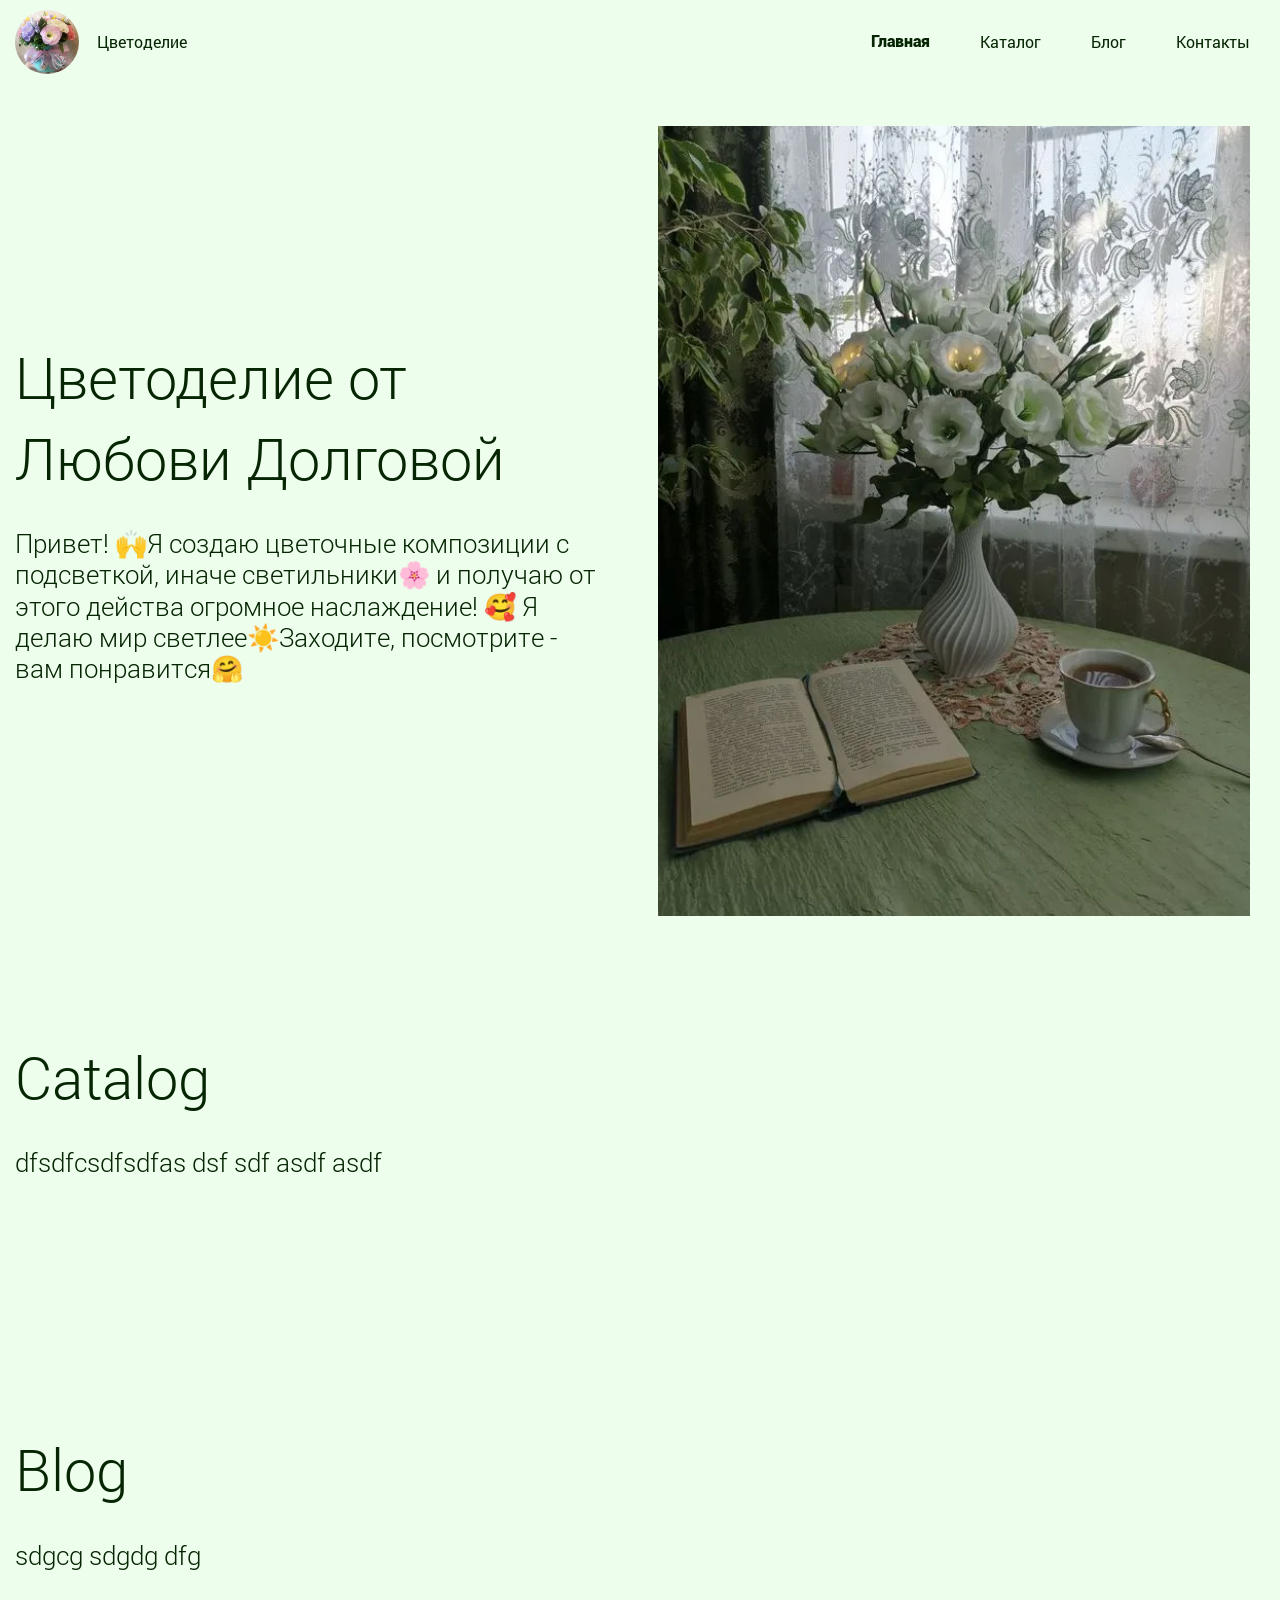
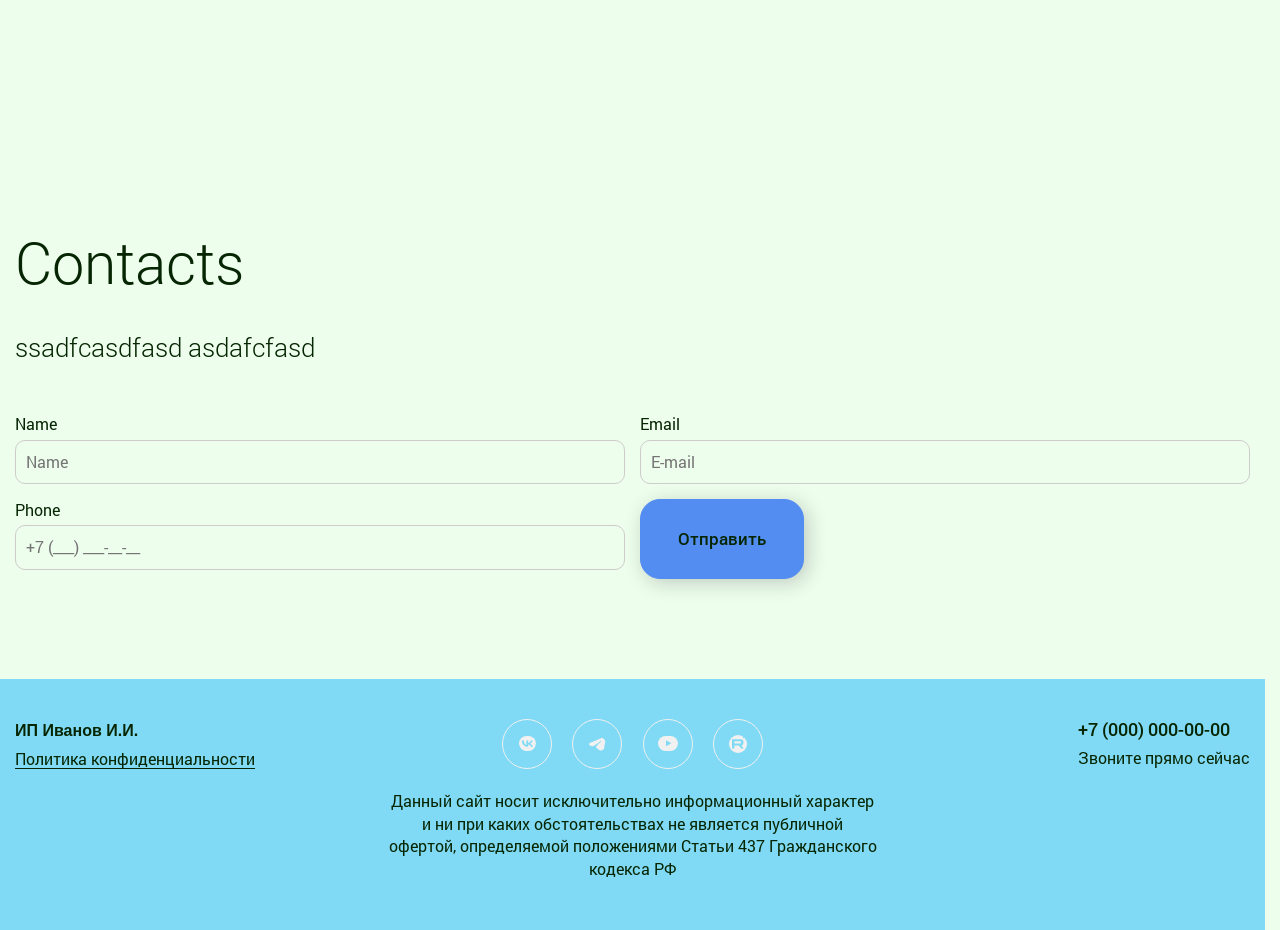
==== commit 8556d01e: "Updates" ====
--- a/index.html
+++ b/index.html
@@ -32,13 +32,13 @@
 		<meta name="description" content="Я, Любовь Долгова, создаю цветочные композиции с подсветкой, иначе светильники и получаю от этого действа огромное наслаждение! Я делаю мир светлее!">
 		<title>Главная</title>
 		<style>
-			@charset "UTF-8";.page{--min-height-section:calc(100dvh - var(--header-height))}.section-hero{padding-top:calc((100dvh - var(--min-height-section))/ 2);padding-bottom:calc((100dvh - var(--min-height-section))/ 2);min-height:var(--min-height-section)}.section-hero__grid{display:grid;grid-template-columns:repeat(2,1fr);gap:50px}*{margin:0;padding:0}*,::after,::before{box-sizing:border-box}::after,::before{display:inline-block}html{height:100%;scroll-behavior:smooth;scroll-padding-top:calc(var(--header-height,60px))}body{min-height:100vh;min-height:100dvh;line-height:1.4;-ms-text-size-adjust:100%;-moz-text-size-adjust:100%;-webkit-text-size-adjust:100%;-webkit-font-smoothing:antialiased;-moz-osx-font-smoothing:grayscale;text-rendering:optimizeLegibility}a{display:inline-block;color:inherit}ul li[class]{list-style:none}h1,h2{font-weight:inherit;font-size:inherit;text-wrap:balance}p{text-wrap:pretty}img,picture{display:block;border-radius:inherit;max-width:100%}button{background-color:transparent;color:inherit;font-size:inherit;line-height:inherit;font-family:inherit}@media (prefers-reduced-motion:reduce){*,::after,::before{animation-duration:0s!important;animation-iteration-count:1!important;scroll-behavior:auto!important}}@media (prefers-reduced-motion:no-preference){html{scroll-behavior:smooth}html{interpolate-size:allow-keywords}}:root{--font-family:"Roboto",sans-serif;--second-family:"Nunito",sans-serif;--content-width:1520px;--content-offset:15px;--swiper-pagination-bullet-size:24px;--swiper-pagination-bullet-horizontal-gap:0;--swiper-pagination-bullet-border-radius:2px;--swiper-pagination-color:#001f62;--swiper-pagination-bullet-inactive-color:#001f62;--header-height:72px;--text-color:#dcfcd9;--bg-color:#021301;--primary-color:#2ce713;--secondary-color:#0a647f;--accent-color:#0e47aa;--light-color:#f0f1f0;color-scheme:light dark;--vk-color:#0077ff;--tg-color:#29a0dc;--wa-color:#25d366;--yt-color:#ff0033}@media (prefers-color-scheme:light){:root{--text-color:#062603;--bg-color:#eefeed;--primary-color:#30ed19;--secondary-color:#80daf5;--accent-color:#538df1;--light-color:#f0f1f0}}@media (prefers-color-scheme:dark){:root{--text-color:#dcfcd9;--bg-color:#021301;--primary-color:#2ce713;--secondary-color:#0a647f;--accent-color:#0e47aa}}body{display:flex;position:relative;flex-direction:column;justify-content:start;padding-right:0!important;min-width:320px;color:var(--text-color);font-family:var(--font-family);background-color:var(--bg-color);background-blend-mode:multiply}.wrapper{display:grid;grid-template-rows:var(--header-height) 1fr auto;flex:1 1 auto;overflow:clip}.wrapper>main{grid-row:2;height:100%}.wrapper>*{min-width:0}[class*=__container]{margin-right:auto;margin-left:auto;width:min(var(--content-width),100% - var(--content-offset) * 2)}section:not(:first-of-type){position:relative}.section-top{display:grid}.section__title{font-weight:300;text-wrap:auto}@media (min-width:75em){section:not(:first-of-type){padding-top:100px}section:not(:first-of-type){padding-bottom:100px}.section__title{font-size:58px}.section__title{margin-bottom:30px}}@media (min-width:20em) and (max-width:75em){section:not(:first-of-type){padding-top:clamp(50px,31.8181818182px + 5.6818181818vw,100px)}section:not(:first-of-type){padding-bottom:clamp(50px,31.8181818182px + 5.6818181818vw,100px)}.section__title{font-size:clamp(24px,11.6363636364px + 3.8636363636vw,58px)}.section__title{margin-bottom:clamp(15px,9.5454545455px + 1.7045454545vw,30px)}}@media (max-width:20em){section:not(:first-of-type){padding-top:50px}section:not(:first-of-type){padding-bottom:50px}.section__title{font-size:24px}.section__title{margin-bottom:15px}}.section__subtitle{font-weight:300;font-size:clamp(.875rem,.514rem + 1.48vw,1.625rem);line-height:100%}ul[class]{margin:0;padding:0;list-style:none}.menu__body{position:fixed;top:0;right:-100%;padding:var(--header-height) 15px 30px 15px;width:100%;max-width:400px;height:100svh;overflow:auto}.menu__list{display:flex;flex-direction:column;align-items:center;gap:30px;background-color:var(--bg-color)}@media (min-width:47.99875em){.menu__body{position:relative;right:0;padding:0;width:auto;height:auto;overflow:initial}.menu__list{flex-direction:row;gap:50px;background-color:transparent}}.menu__item>a{text-decoration:none}.menu__item.menu__item--active>a{font-weight:800}.icon-menu{display:block;position:relative;z-index:5;border:none;width:1.5rem;height:.875rem}.icon-menu span,.icon-menu::after,.icon-menu::before{position:absolute;right:0;background-color:var(--secondary-color);width:100%;height:2px;content:""}.icon-menu::before{top:0}.icon-menu::after{bottom:0}.icon-menu span{top:calc(50% - 1px)}@media (min-width:47.99875em){.icon-menu{display:none}}.header{position:absolute;top:0;right:0;left:0;z-index:200;background-color:var(--bg-color);padding-top:10px;padding-bottom:10px;height:fit-content;color:var(--text-color)}.header__container{display:flex;justify-content:space-between;align-items:center}.header__logo{display:flex;align-items:center;gap:2ch}.header__logo img{border-radius:64px}
+			@charset "UTF-8";.page{--min-height-section:calc(100svh - var(--header-height))}.section-hero{padding-top:calc((100svh - var(--min-height-section))/ 2);padding-bottom:calc((100svh - var(--min-height-section))/ 2);min-height:var(--min-height-section)}.section-hero__grid{display:grid;grid-template-columns:repeat(2,1fr);gap:50px}.section-hero__content{align-self:center}.section-hero__image{width:100%;max-height:768px}.section-hero__image img{width:100%;height:100%;object-fit:cover}*{margin:0;padding:0}*,::after,::before{box-sizing:border-box}::after,::before{display:inline-block}html{height:100%;scroll-behavior:smooth;scroll-padding-top:calc(var(--header-height,60px));scroll-snap-type:y mandatory;scrollbar-gutter:stable}body{min-height:100vh;min-height:100svh;line-height:1.4;-ms-text-size-adjust:100%;-moz-text-size-adjust:100%;-webkit-text-size-adjust:100%;-webkit-font-smoothing:antialiased;-moz-osx-font-smoothing:grayscale;text-rendering:optimizeLegibility}a{display:inline-block;color:inherit}ul li[class]{list-style:none}h1,h2{font-weight:inherit;font-size:inherit;text-wrap:balance}p{text-wrap:pretty}img,picture{display:block;border-radius:inherit;max-width:100%}button{background-color:transparent;color:inherit;font-size:inherit;line-height:inherit;font-family:inherit}@media (prefers-reduced-motion:reduce){*,::after,::before{animation-duration:0s!important;animation-iteration-count:1!important;scroll-behavior:auto!important}}@media (prefers-reduced-motion:no-preference){html{scroll-behavior:smooth}html{interpolate-size:allow-keywords}}:root{--font-family:"Roboto",sans-serif;--second-family:"Nunito",sans-serif;--content-width:1520px;--content-offset:15px;--swiper-pagination-bullet-size:24px;--swiper-pagination-bullet-horizontal-gap:0;--swiper-pagination-bullet-border-radius:2px;--swiper-pagination-color:#001f62;--swiper-pagination-bullet-inactive-color:#001f62;--header-height:72px;--text-color:#dcfcd9;--bg-color:#1c221b;--primary-color:#2ce713;--secondary-color:#0a647f;--accent-color:#0e47aa;--light-color:#f0f1f0;color-scheme:light dark;--vk-color:#0077ff;--tg-color:#29a0dc;--wa-color:#25d366;--yt-color:#ff0033}@media (prefers-color-scheme:light){:root{--text-color:#062603;--bg-color:#eefeed;--primary-color:#30ed19;--secondary-color:#80daf5;--accent-color:#538df1;--light-color:#f0f1f0}}@media (prefers-color-scheme:dark){:root{--text-color:#dcfcd9;--bg-color:#1c221b;--primary-color:#2ce713;--secondary-color:#0a647f;--accent-color:#0e47aa}}body{display:flex;position:relative;flex-direction:column;justify-content:start;padding-right:0!important;min-width:320px;color:var(--text-color);font-family:var(--font-family);background-color:var(--bg-color);background-blend-mode:multiply}.wrapper{display:grid;grid-template-rows:var(--header-height) 1fr auto;flex:1 1 auto;overflow:clip}.wrapper>main{grid-row:2;height:100%}.wrapper>*{min-width:0}[class*=__container]{margin-right:auto;margin-left:auto;width:min(var(--content-width),100% - var(--content-offset) * 2)}section:not(:first-of-type){position:relative}.section-top{display:grid}.section__title{font-weight:300;text-wrap:auto}@media (min-width:75em){section:not(:first-of-type){padding-top:100px}section:not(:first-of-type){padding-bottom:100px}.section__title{font-size:58px}.section__title{margin-bottom:30px}}@media (min-width:20em) and (max-width:75em){section:not(:first-of-type){padding-top:clamp(50px,31.8181818182px + 5.6818181818vw,100px)}section:not(:first-of-type){padding-bottom:clamp(50px,31.8181818182px + 5.6818181818vw,100px)}.section__title{font-size:clamp(24px,11.6363636364px + 3.8636363636vw,58px)}.section__title{margin-bottom:clamp(15px,9.5454545455px + 1.7045454545vw,30px)}}@media (max-width:20em){section:not(:first-of-type){padding-top:50px}section:not(:first-of-type){padding-bottom:50px}.section__title{font-size:24px}.section__title{margin-bottom:15px}}.section__subtitle{font-weight:300;font-size:clamp(.875rem,.514rem + 1.48vw,1.625rem);line-height:1.2}ul[class]{margin:0;padding:0;list-style:none}.menu__body{position:fixed;top:0;right:-100%;padding:var(--header-height) 15px 30px 15px;width:100%;max-width:400px;height:100svh;overflow:auto}.menu__list{display:flex;flex-direction:column;align-items:center;gap:30px;background-color:var(--bg-color)}@media (min-width:47.99875em){.menu__body{position:relative;right:0;padding:0;width:auto;height:auto;overflow:initial}.menu__list{flex-direction:row;gap:50px;background-color:transparent}}.menu__item>a{text-decoration:none}.menu__item.menu__item--active>a{font-weight:800}.icon-menu{display:block;position:relative;z-index:5;border:none;width:1.5rem;height:.875rem}.icon-menu span,.icon-menu::after,.icon-menu::before{position:absolute;right:0;background-color:var(--secondary-color);width:100%;height:2px;content:""}.icon-menu::before{top:0}.icon-menu::after{bottom:0}.icon-menu span{top:calc(50% - 1px)}@media (min-width:47.99875em){.icon-menu{display:none}}.header{position:absolute;top:0;right:0;left:0;z-index:200;background-color:var(--bg-color);padding-top:10px;padding-bottom:10px;height:fit-content;color:var(--text-color)}.header__container{display:flex;justify-content:space-between;align-items:center}.header__logo{display:flex;align-items:center;gap:2ch}.header__logo img{border-radius:64px}
 		</style>
-		<script type="module" crossorigin="" src="./js/index.min.js?v=1771761186176"></script>
-		<link rel="modulepreload" crossorigin="" href="./js/common.min.js?v=1771761186176">
-		<link rel="modulepreload" crossorigin="" href="./js/main.min.js?v=1771761186176">
-		<link rel="stylesheet" crossorigin="" href="./css/main.min.css?v=1771761186176" media="print" onload="this.media='all'">
-		<link rel="stylesheet" crossorigin="" href="./css/index.min.css?v=1771761186176" media="print" onload="this.media='all'">
+		<script type="module" crossorigin="" src="./js/index.min.js?v=1771762284118"></script>
+		<link rel="modulepreload" crossorigin="" href="./js/common.min.js?v=1771762284118">
+		<link rel="modulepreload" crossorigin="" href="./js/main.min.js?v=1771762284118">
+		<link rel="stylesheet" crossorigin="" href="./css/main.min.css?v=1771762284118" media="print" onload="this.media='all'">
+		<link rel="stylesheet" crossorigin="" href="./css/index.min.css?v=1771762284118" media="print" onload="this.media='all'">
 	</head>
 	<body>
 		<div class="wrapper">
@@ -84,7 +84,7 @@
 				<section class="section-hero" aria-labelledby="section-hero-title" id="home">
 					<div class="section-hero__container">
 						<div class="section-hero__grid">
-							<div class="section-top">
+							<div class="section-hero__content">
 								<h1 class="section__title section-hero__title" id="section-hero-title">Цветоделие от Любови Долговой</h1>
 								<p class="section__subtitle">
 									Привет! 🙌Я создаю цветочные композиции с подсветкой, иначе
@@ -92,7 +92,7 @@
             делаю мир светлее☀️Заходите, посмотрите - вам понравится🤗
 								</p>
 							</div>
-							<div class="section-heroimage">
+							<div class="section-hero__image">
 								<picture>
 									<img width="576" height="768" alt="Image" fetchpriority="high" src="./assets/img/hero/hero-1.webp">
 								</picture>
@@ -208,10 +208,10 @@
 			</footer>
 		</div>
 		<noscript>
-			<link rel="stylesheet" crossorigin="" href="./css/main.min.css?v=1771761186176">
+			<link rel="stylesheet" crossorigin="" href="./css/main.min.css?v=1771762284118">
 		</noscript>
 		<noscript>
-			<link rel="stylesheet" crossorigin="" href="./css/index.min.css?v=1771761186176">
+			<link rel="stylesheet" crossorigin="" href="./css/index.min.css?v=1771762284118">
 		</noscript>
 	</body>
 </html>
--- a/css/main.min.css
+++ b/css/main.min.css
@@ -1 +1 @@
-@charset "UTF-8";*{margin:0;padding:0;-webkit-tap-highlight-color:transparent}*,:after,:before{box-sizing:border-box}:after,:before{display:inline-block}html{height:100%;scroll-behavior:smooth;scroll-padding-top:calc(var(--header-height, 3.75rem))}body{line-height:1.4;min-height:100vh;min-height:100dvh;-ms-text-size-adjust:100%;-moz-text-size-adjust:100%;-webkit-text-size-adjust:100%;-webkit-font-smoothing:antialiased;-moz-osx-font-smoothing:grayscale;text-rendering:optimizeLegibility}button,option,select{cursor:pointer}a{color:inherit;display:inline-block}a:not([class]){text-decoration-skip-ink:auto}.list-reset,ul li[class]{list-style:none}.list-reset{margin:0;padding:0}.input-reset{-webkit-appearance:none;appearance:none;background-color:transparent;border:none;border-radius:0;color:inherit;font:inherit;outline:none;padding:0;width:100%}h1,h2,h3,h4,h5,h6{font-size:inherit;font-weight:inherit;text-wrap:balance}p{text-wrap:pretty}canvas,img,picture,svg,video{border-radius:inherit;display:block;max-width:100%}svg *{transition-property:fill,stroke}.btn-reset{background-color:transparent;border:none;color:inherit;cursor:pointer;display:inline-block;font:inherit;padding:0;text-decoration:none;-webkit-user-select:none;-moz-user-select:none;user-select:none}#__next,#root{isolation:isolate}button,input,textarea{background-color:transparent;color:inherit;font-family:inherit;font-size:inherit;line-height:inherit}input,textarea{width:100%}textarea{overflow:auto;resize:vertical}label{display:inline-block}@font-face{font-display:swap;font-family:Roboto;font-style:normal;font-weight:600;src:url(../assets/fonts/Roboto-SemiBold.woff2) format("woff2")}@font-face{font-display:swap;font-family:Roboto;font-style:normal;font-weight:400;src:url(../assets/fonts/Roboto-Regular.woff2) format("woff2")}@font-face{font-display:swap;font-family:Roboto;font-style:normal;font-weight:500;src:url(../assets/fonts/Roboto-Medium.woff2) format("woff2")}@font-face{font-display:swap;font-family:Roboto;font-style:normal;font-weight:300;src:url(../assets/fonts/Roboto-Light.woff2) format("woff2")}@font-face{font-display:swap;font-family:Roboto;font-style:normal;font-weight:700;src:url(../assets/fonts/Roboto-Bold.woff2) format("woff2")}@font-face{font-display:swap;font-family:Roboto;font-style:normal;font-weight:900;src:url(../assets/fonts/Roboto-Black.woff2) format("woff2")}@font-face{font-display:swap;font-family:Panton;font-style:normal;font-weight:600;src:url(../assets/fonts/Panton-SemiBold.woff2) format("woff2")}@font-face{font-display:swap;font-family:Panton;font-style:normal;font-weight:400;src:url(../assets/fonts/Panton-Regular.woff2) format("woff2")}@font-face{font-display:swap;font-family:Panton;font-style:normal;font-weight:300;src:url(../assets/fonts/Panton-Light.woff2) format("woff2")}@font-face{font-display:swap;font-family:Panton;font-style:normal;font-weight:700;src:url(../assets/fonts/Panton-Bold.woff2) format("woff2")}@font-face{font-display:swap;font-family:Nunito;font-style:normal;font-weight:600;src:url(../assets/fonts/Nunito-SemiBold.woff2) format("woff2")}@font-face{font-display:swap;font-family:Nunito;font-style:normal;font-weight:400;src:url(../assets/fonts/Nunito-Regular.woff2) format("woff2")}@font-face{font-display:swap;font-family:Nunito;font-style:normal;font-weight:500;src:url(../assets/fonts/Nunito-Medium.woff2) format("woff2")}@font-face{font-display:swap;font-family:Nunito;font-style:normal;font-weight:700;src:url(../assets/fonts/Nunito-Bold.woff2) format("woff2")}@font-face{font-display:swap;font-family:MullerRegular;font-style:normal;font-weight:400;src:url(../assets/fonts/MullerRegular.woff2) format("woff2")}@font-face{font-display:swap;font-family:Montserrat;font-style:normal;font-weight:600;src:url(../assets/fonts/Montserrat-SemiBold.woff2) format("woff2")}@font-face{font-display:swap;font-family:Montserrat;font-style:normal;font-weight:400;src:url(../assets/fonts/Montserrat-Regular.woff2) format("woff2")}@font-face{font-display:swap;font-family:Montserrat;font-style:normal;font-weight:500;src:url(../assets/fonts/Montserrat-Medium.woff2) format("woff2")}@font-face{font-display:swap;font-family:Montserrat;font-style:normal;font-weight:300;src:url(../assets/fonts/Montserrat-Light.woff2) format("woff2")}@font-face{font-display:swap;font-family:Montserrat;font-style:normal;font-weight:800;src:url(../assets/fonts/Montserrat-ExtraBold.woff2) format("woff2")}@font-face{font-display:swap;font-family:Montserrat;font-style:normal;font-weight:700;src:url(../assets/fonts/Montserrat-Bold.woff2) format("woff2")}@font-face{font-display:swap;font-family:Montserrat;font-style:normal;font-weight:900;src:url(../assets/fonts/Montserrat-Black.woff2) format("woff2")}:root{--font-family:"Roboto",sans-serif;--second-family:"Nunito",sans-serif;--content-width:95rem;--content-offset:0.9375rem;--swiper-pagination-bullet-size:1.5rem;--swiper-pagination-bullet-horizontal-gap:0;--swiper-pagination-bullet-border-radius:0.125rem;--swiper-pagination-color:#001f62;--swiper-pagination-bullet-inactive-color:#001f62;--header-height:4.5rem;--text-color:#dcfcd9;--bg-color:#021301;--primary-color:#2ce713;--secondary-color:#0a647f;--accent-color:#0e47aa;--light-color:#f0f1f0;color-scheme:light dark;--vk-color:#07f;--tg-color:#29a0dc;--wa-color:#25d366;--yt-color:#f03}body{color:var(--text-color);display:flex;flex-direction:column;font-family:var(--font-family);justify-content:start;min-width:20rem;padding-right:0!important;position:relative;-webkit-tap-highlight-color:rgba(0,0,0,0);background-blend-mode:multiply;background-color:var(--bg-color)}[data-fls-menu-open],[data-fls-popup-open] body{overflow:hidden;overscroll-behavior:none;touch-action:none}.wrapper{display:grid;flex:1 1 auto;grid-template-rows:var(--header-height) 1fr auto;overflow:clip}.wrapper>main{grid-row:2;height:100%}.wrapper>footer{grid-row:3}.wrapper>*{min-width:0}.container,[class*=__container]{margin-left:auto;margin-right:auto;width:min(var(--content-width),100% - var(--content-offset) * 2)}section:not(:first-of-type){position:relative}.section-top{display:grid}.section__title{font-weight:300;text-wrap:auto}.section__subtitle{font-size:clamp(.875rem,.514rem + 1.48vw,1.625rem);font-weight:300;line-height:100%}a,button{transition:all .2s ease}.link-email,.link-phone{white-space:nowrap}.list-reset,dl[class],ol[class],ul[class]{list-style:none;margin:0;padding:0}.swiper{max-width:100%}@supports (-webkit-line-clamp:3){.news-card__text{display:-webkit-box;-webkit-line-clamp:3;overflow:hidden;text-overflow:ellipsis;white-space:normal;-webkit-box-orient:vertical}}.image-container{align-items:center;aspect-ratio:4/3;background-color:#f0f0f0;display:flex;justify-content:center;margin:0;overflow:hidden;position:relative;width:18.75rem}.image-container img{height:100%;object-fit:cover;object-position:center;width:100%}.image-container:empty:before{align-items:center;background-color:#ddd;color:#888;content:"Изображение не загружено";display:flex;font-size:1.2rem;height:100%;justify-content:center;padding:1rem;text-align:center;width:100%}.menu__body{height:100svh;max-width:25rem;overflow:auto;padding:var(--header-height) .9375rem 1.875rem .9375rem;position:fixed;right:-100%;top:0;transition:right .3s;width:100%}[data-fls-menu-open] .menu__body,[data-fls-menu-open] .menu__body:before{right:0}.menu__list{align-items:center;background-color:var(--bg-color);display:flex;flex-direction:column;gap:1.875rem}.menu__item>a{text-decoration:none;transition:color .2s ease}.menu__item>a:hover{color:var(--accent-color)}.menu__item.menu__item--active>a{font-weight:800}.icon-menu{border:none;display:block;height:.875rem;position:relative;width:1.5rem;z-index:5}.icon-menu span,.icon-menu:after,.icon-menu:before{background-color:var(--secondary-color);content:"";height:.125rem;position:absolute;right:0;transition:all .3s ease 0s;width:100%}.icon-menu:before{top:0}.icon-menu:after{bottom:0}.icon-menu span{top:calc(50% - .0625rem)}[data-fls-menu-open] .icon-menu span{width:0}[data-fls-menu-open] .icon-menu:before{top:calc(50% - .0625rem);transform:rotate(-45deg)}[data-fls-menu-open] .icon-menu:after{bottom:calc(50% - .0625rem);transform:rotate(45deg)}.header{background-color:var(--bg-color);color:var(--text-color);height:fit-content;left:0;padding-bottom:.625rem;padding-top:.625rem;position:absolute;right:0;top:0;z-index:200}.header__container{align-items:center;display:flex;justify-content:space-between}.header__logo{align-items:center;display:flex;gap:2ch}.header__logo img{border-radius:4rem}[data-fls-header-scroll].--header-scroll{left:0;position:sticky;right:0;top:0;z-index:50}[data-fls-header-scroll-show].--header-scroll{transition:translate .3s;translate:0 -100%}[data-fls-header-scroll-show].--header-show{translate:0 0}.footer{background-color:var(--secondary-color);color:var(--text-color);padding:0;position:relative}.footer__grid{display:grid;gap:clamp(1.563rem,.794rem + 3.15vw,2.813rem);grid-template-columns:1fr;padding-bottom:clamp(1.25rem,.398rem + 3.64vw,3.125rem);padding-top:clamp(1.563rem,.986rem + 2.37vw,2.5rem)}.footer__block{display:flex;flex-direction:column;gap:.375rem;justify-self:center}.footer__link{text-decoration:underline;text-underline-offset:.1875rem;transition:color .2s ease}.footer__link:hover{color:var(--primary)}.footer .socials{grid-column:1/-1;justify-self:center}.footer .socials__link{border-color:var(--light-color)}.footer .socials__item svg path{fill:var(--light-color)}.footer__contacts{display:flex;flex-direction:column;gap:.375rem;grid-column:1;grid-row:2;justify-self:center}.footer__contacts .footer__link{text-decoration:none}.footer__contacts span{font-size:1.125rem;font-weight:500;line-height:100%}.footer__info{display:flex;font-size:clamp(.75rem,.571rem + .89vw,1rem);grid-column:1/-1;justify-content:center;text-align:center;width:100%}.footer__info p{max-width:56ch}input[type=email],input[type=tel],input[type=text],textarea{-webkit-appearance:none;-moz-appearance:none;appearance:none}.input{border:.0625rem solid #cecbcb;border-radius:.625rem;caret-color:inherit;display:block;padding:.625rem;width:100%}.input[placeholder]:not([data-fls-placeholder-nohiden])::placeholder{transition:opacity .3s}.input[placeholder]:not([data-fls-placeholder-nohiden]):focus::placeholder{opacity:0}textarea.input{resize:vertical}label{align-self:start;display:flex;flex-direction:column;gap:.25rem;position:relative}[data-fls-form-error]{color:red;font-size:.6875rem;position:absolute;top:calc(100% + .25rem)}button[type=submit]{grid-row:2;justify-self:start}[data-fls-form]{display:grid;gap:.9375rem;grid-auto-flow:column}.button{--btn-padding:clamp(0.938rem,0.576rem + 1.48vw,1.688rem) clamp(1.563rem,-1.866rem + 17.14vw,2.313rem);--btn-gap:0.625rem;--btn-border-width:0.0625rem;--btn-border-style:solid;--btn-border-color:var(--accent-color);--btn-border-radius:1.25rem;--btn-font-family:inherit;--btn-font-size:1.0625rem;--btn-font-weight:500;--btn-color:var(--text-color);--btn-bg-color:var(--accent-color);--btn-bg-hover-color:var(--light-color);--btn-border-hover-color:var(--gray-color);--btn-hover-color:var(--text-color);--btn-size-icon:1.5rem;align-items:center;background-color:var(--btn-bg-color);border-color:var(--btn-border-color);border-radius:var(--btn-border-radius);border-style:var(--btn-border-style);border-width:var(--btn-border-width,.0625rem);box-shadow:.25rem .25rem 1.25rem 0 rgba(0,0,0,.2);color:var(--btn-color);cursor:pointer;display:inline-flex;font-family:var(--font-panton);font-size:var(--btn-font-size,1.125rem);font-weight:var(--btn-font-weight,600);gap:var(--btn-gap);justify-content:center;line-height:1.4;padding:var(--btn-padding);position:relative;text-decoration:none;transition:border-color .2s ease,background-color .2s ease,color .2s ease,box-shadow .2s ease;vertical-align:middle}.button:not(:disabled):active{background-color:var(--btn-bg-hover-color);border-color:var(--accent-color);box-shadow:.25rem .25rem 1.25rem 0 rgba(255,235,133,.2);color:var(--accent-color)}.button:focus{outline:none}.button:focus-visible{outline:.125rem solid var(--accent-color);outline-offset:.125rem}.button:disabled{cursor:auto;opacity:.5}.button--lite{--btn-padding:clamp(0.938rem,0.576rem + 1.48vw,1.688rem) clamp(1.563rem,-1.866rem + 17.14vw,2.313rem);--btn-bg-color:var(--light-color);--btn-border-color:var(--gray-color)}.button--lite:not(:disabled):active{background-color:var(--accent-color);border-color:var(--accent-color);box-shadow:.25rem .25rem 1.25rem 0 rgba(235,187,52,.2);color:var(--text-color)}.socials{display:flex;gap:clamp(.625rem,-1.928rem + 3.99vw,1.563rem)}.socials__item{border-radius:3.125rem;flex-shrink:0;height:3.125rem;width:3.125rem}.socials__link{align-items:center;border:.0625rem solid #111;border-radius:inherit;display:flex;height:100%;justify-content:center;transition:background-color .3s ease,border-color .3s ease;width:100%}.socials__link:focus{outline:none}.socials__link:focus-visible{outline:.125rem solid var(--accent-color);outline-offset:.125rem}.socials__link:has(.vk-icon):hover{background-color:var(--vk-color);border-color:var(--vk-color)}.socials__link:has(.tg-icon):hover{background-color:var(--tg-color);border-color:var(--tg-color)}.socials__link:has(.yt-icon):hover{background-color:var(--yt-color);border-color:var(--yt-color)}.socials__link:has(.wa-icon):hover{background-color:var(--wa-color);border-color:var(--wa-color)}.is-animated-down{animation:animated-down .4s forwards;animation-delay:var(--anime-delay,.5s);opacity:0;transform:translateY(-1.875rem);transition:transform .5s ease,opacity .5s ease}@keyframes animated-down{to{opacity:1;transform:translateY(0)}}.is-animated-up{animation:animated-up .4s forwards;animation-delay:var(--anime-delay,.5s);opacity:0;transform:translateY(1.875rem);transition:transform .5s ease,opacity .5s ease}@keyframes animated-up{to{opacity:1;transform:translateY(0)}}@keyframes is-animated-right{to{opacity:1;transform:translateX(0)}}@keyframes is-animated-left{to{opacity:1;transform:translateX(0)}}@-webkit-keyframes rotate-border{to{-webkit-transform:rotate(1turn);transform:rotate(1turn)}}@keyframes rotate-border{to{-webkit-transform:rotate(1turn);transform:rotate(1turn)}}.glow-effect{--glow-line-color:#fff;--glow-line-thickness:0.125rem;--glow-line-length:1.25rem;--glow-blur-color:#fff;--glow-blur-size:0.3125rem;--glow-offset:0rem;--animation-speed:1200ms;--container-offset:6.25rem;position:relative}.glow-container{height:calc(100% + var(--container-offset));inset:calc(var(--container-offset)/-2);opacity:0;pointer-events:none;position:absolute;width:calc(100% + var(--container-offset))}.glow-blur,.glow-line{fill:transparent;height:calc(100% - var(--container-offset) + var(--glow-offset));stroke:#000;stroke-dasharray:var(--glow-line-length) calc(3.125rem - var(--glow-line-length));stroke-width:.3125rem;width:calc(100% - var(--container-offset) + var(--glow-offset));x:calc(var(--container-offset)/2 + var(--glow-offset)/-2);y:calc(var(--container-offset)/2 + var(--glow-offset)/-2)}.glow-effect:not(:disabled):is(:hover,:focus) :is(.glow-line,.glow-blur){stroke-dashoffset:-5rem;transition:stroke-dashoffset var(--animation-speed) ease-in}.glow-line{stroke:var(--glow-line-color);stroke-width:var(--glow-line-thickness)}.glow-blur{filter:blur(var(--glow-blur-size));stroke:var(--glow-blur-color);stroke-width:var(--glow-blur-size)}.glow-effect:not(:disabled):is(:hover,:focus) .glow-container{animation:glow-visibility ease-in-out var(--animation-speed)}@-webkit-keyframes glow-visibility{0%,to{opacity:0}25%,75%{opacity:1}}@keyframes glow-visibility{0%,to{opacity:0}25%,75%{opacity:1}}.glow-effect[data-glow-animation=false]{--glow-line-length:3.125rem}.glow-effect[data-glow-offset=true]{--glow-offset:0.625rem}.glow-effect[data-glow-animation=grow]:is(:hover,:focus) .glow-container{scale:1.3;-webkit-transition:scale var(--animation-speed) linear;transition:scale var(--animation-speed) linear}@media (max-width:20em){section:not(:first-of-type){padding-bottom:3.125rem;padding-top:3.125rem}.section-top:has(.section__subtitle){margin-bottom:1.875rem}.section__title{font-size:1.5rem;margin-bottom:.9375rem}}@media (min-width:20em) and (max-width:75em){section:not(:first-of-type){padding-bottom:clamp(3.125rem,1.9886363636375rem + 5.6818181818vw,6.25rem);padding-top:clamp(3.125rem,1.9886363636375rem + 5.6818181818vw,6.25rem)}.section-top:has(.section__subtitle){margin-bottom:clamp(1.875rem,1.42045454545625rem + 2.2727272727vw,3.125rem)}.section__title{font-size:clamp(1.5rem,.727272727275rem + 3.8636363636vw,3.625rem);margin-bottom:clamp(.9375rem,.59659090909375rem + 1.7045454545vw,1.875rem)}}@media (min-width:40rem){.footer__grid{grid-template-columns:1fr 1fr}.footer__block{justify-self:start}.footer__contacts{grid-column:2;grid-row:1;justify-self:end}}@media (min-width:47.99875em){.menu__body{height:auto;overflow:initial;padding:0;position:relative;right:0;width:auto}.menu__list{background-color:transparent;flex-direction:row;gap:3.125rem}.icon-menu{display:none}}@media screen and (min-width:48rem){.is-animated-right{animation:is-animated-right .4s forwards;animation-delay:var(--anime-delay,.5);transform:translateX(9.375rem)}.is-animated-left,.is-animated-right{opacity:0;transition:transform .5s ease,opacity .5s ease}.is-animated-left{animation:is-animated-left .4s forwards;animation-delay:var(--anime-delay,.5);transform:translateX(-9.375rem)}}@media (min-width:64rem){.footer__grid{gap:1.25rem 2.8125rem;grid-template-columns:18.75rem 1fr 18.75rem}.footer .socials{grid-column:initial;justify-content:end;justify-content:start}.footer__contacts{grid-column:3}}@media (min-width:75em){section:not(:first-of-type){padding-bottom:6.25rem;padding-top:6.25rem}.section-top:has(.section__subtitle){margin-bottom:3.125rem}.section__title{font-size:3.625rem;margin-bottom:1.875rem}}@media (any-hover:hover) and (pointer:fine){.button:not(:disabled):hover{background-color:var(--btn-bg-hover-color);border-color:var(--btn-border-hover-color);box-shadow:.25rem .25rem 1.25rem 0 rgba(235,187,52,.2)}.button--lite:not(:disabled):hover{background-color:var(--accent-hover-color);border-color:var(--accent-hover-color);box-shadow:.25rem .25rem 1.25rem 0 rgba(255,235,133,.2);color:var(--text-color)}.socials__link:not(:disabled):hover{background-color:var(--accent-color);border-color:var(--accent-color)}}@media (any-hover:none){.icon-menu{cursor:default}}@media (prefers-color-scheme:dark){:root{--text-color:#dcfcd9;--bg-color:#021301;--primary-color:#2ce713;--secondary-color:#0a647f;--accent-color:#0e47aa}}@media (prefers-color-scheme:light){:root{--text-color:#062603;--bg-color:#eefeed;--primary-color:#30ed19;--secondary-color:#80daf5;--accent-color:#538df1;--light-color:#f0f1f0}}@media (prefers-reduced-motion:no-preference){html{scroll-behavior:smooth;interpolate-size:allow-keywords}}@media (prefers-reduced-motion:reduce){html:focus-within{scroll-behavior:auto}*,:after,:before{animation-duration:.01ms!important;animation-iteration-count:1!important;scroll-behavior:auto!important;transition-duration:.01ms!important}}+@charset "UTF-8";*{margin:0;padding:0;-webkit-tap-highlight-color:transparent}*,:after,:before{box-sizing:border-box}:after,:before{display:inline-block}html{height:100%;scroll-behavior:smooth;scroll-padding-top:calc(var(--header-height, 3.75rem));scroll-snap-type:y mandatory;scrollbar-gutter:stable}body{line-height:1.4;min-height:100vh;min-height:100svh;-ms-text-size-adjust:100%;-moz-text-size-adjust:100%;-webkit-text-size-adjust:100%;-webkit-font-smoothing:antialiased;-moz-osx-font-smoothing:grayscale;text-rendering:optimizeLegibility}button,option,select{cursor:pointer}a{color:inherit;display:inline-block}a:not([class]){text-decoration-skip-ink:auto}.list-reset,ul li[class]{list-style:none}.list-reset{margin:0;padding:0}.input-reset{-webkit-appearance:none;appearance:none;background-color:transparent;border:none;border-radius:0;color:inherit;font:inherit;outline:none;padding:0;width:100%}h1,h2,h3,h4,h5,h6{font-size:inherit;font-weight:inherit;text-wrap:balance}p{text-wrap:pretty}canvas,img,picture,svg,video{border-radius:inherit;display:block;max-width:100%}svg *{transition-property:fill,stroke}.btn-reset{background-color:transparent;border:none;color:inherit;cursor:pointer;display:inline-block;font:inherit;padding:0;text-decoration:none;-webkit-user-select:none;-moz-user-select:none;user-select:none}#__next,#root{isolation:isolate}button,input,textarea{background-color:transparent;color:inherit;font-family:inherit;font-size:inherit;line-height:inherit}input,textarea{width:100%}textarea{overflow:auto;resize:vertical}label{display:inline-block}@font-face{font-display:swap;font-family:Roboto;font-style:normal;font-weight:600;src:url(../assets/fonts/Roboto-SemiBold.woff2) format("woff2")}@font-face{font-display:swap;font-family:Roboto;font-style:normal;font-weight:400;src:url(../assets/fonts/Roboto-Regular.woff2) format("woff2")}@font-face{font-display:swap;font-family:Roboto;font-style:normal;font-weight:500;src:url(../assets/fonts/Roboto-Medium.woff2) format("woff2")}@font-face{font-display:swap;font-family:Roboto;font-style:normal;font-weight:300;src:url(../assets/fonts/Roboto-Light.woff2) format("woff2")}@font-face{font-display:swap;font-family:Roboto;font-style:normal;font-weight:700;src:url(../assets/fonts/Roboto-Bold.woff2) format("woff2")}@font-face{font-display:swap;font-family:Roboto;font-style:normal;font-weight:900;src:url(../assets/fonts/Roboto-Black.woff2) format("woff2")}@font-face{font-display:swap;font-family:Panton;font-style:normal;font-weight:600;src:url(../assets/fonts/Panton-SemiBold.woff2) format("woff2")}@font-face{font-display:swap;font-family:Panton;font-style:normal;font-weight:400;src:url(../assets/fonts/Panton-Regular.woff2) format("woff2")}@font-face{font-display:swap;font-family:Panton;font-style:normal;font-weight:300;src:url(../assets/fonts/Panton-Light.woff2) format("woff2")}@font-face{font-display:swap;font-family:Panton;font-style:normal;font-weight:700;src:url(../assets/fonts/Panton-Bold.woff2) format("woff2")}@font-face{font-display:swap;font-family:Nunito;font-style:normal;font-weight:600;src:url(../assets/fonts/Nunito-SemiBold.woff2) format("woff2")}@font-face{font-display:swap;font-family:Nunito;font-style:normal;font-weight:400;src:url(../assets/fonts/Nunito-Regular.woff2) format("woff2")}@font-face{font-display:swap;font-family:Nunito;font-style:normal;font-weight:500;src:url(../assets/fonts/Nunito-Medium.woff2) format("woff2")}@font-face{font-display:swap;font-family:Nunito;font-style:normal;font-weight:700;src:url(../assets/fonts/Nunito-Bold.woff2) format("woff2")}@font-face{font-display:swap;font-family:MullerRegular;font-style:normal;font-weight:400;src:url(../assets/fonts/MullerRegular.woff2) format("woff2")}@font-face{font-display:swap;font-family:Montserrat;font-style:normal;font-weight:600;src:url(../assets/fonts/Montserrat-SemiBold.woff2) format("woff2")}@font-face{font-display:swap;font-family:Montserrat;font-style:normal;font-weight:400;src:url(../assets/fonts/Montserrat-Regular.woff2) format("woff2")}@font-face{font-display:swap;font-family:Montserrat;font-style:normal;font-weight:500;src:url(../assets/fonts/Montserrat-Medium.woff2) format("woff2")}@font-face{font-display:swap;font-family:Montserrat;font-style:normal;font-weight:300;src:url(../assets/fonts/Montserrat-Light.woff2) format("woff2")}@font-face{font-display:swap;font-family:Montserrat;font-style:normal;font-weight:800;src:url(../assets/fonts/Montserrat-ExtraBold.woff2) format("woff2")}@font-face{font-display:swap;font-family:Montserrat;font-style:normal;font-weight:700;src:url(../assets/fonts/Montserrat-Bold.woff2) format("woff2")}@font-face{font-display:swap;font-family:Montserrat;font-style:normal;font-weight:900;src:url(../assets/fonts/Montserrat-Black.woff2) format("woff2")}:root{--font-family:"Roboto",sans-serif;--second-family:"Nunito",sans-serif;--content-width:95rem;--content-offset:0.9375rem;--swiper-pagination-bullet-size:1.5rem;--swiper-pagination-bullet-horizontal-gap:0;--swiper-pagination-bullet-border-radius:0.125rem;--swiper-pagination-color:#001f62;--swiper-pagination-bullet-inactive-color:#001f62;--header-height:4.5rem;--text-color:#dcfcd9;--bg-color:#1c221b;--primary-color:#2ce713;--secondary-color:#0a647f;--accent-color:#0e47aa;--light-color:#f0f1f0;color-scheme:light dark;--vk-color:#07f;--tg-color:#29a0dc;--wa-color:#25d366;--yt-color:#f03}body{color:var(--text-color);display:flex;flex-direction:column;font-family:var(--font-family);justify-content:start;min-width:20rem;padding-right:0!important;position:relative;-webkit-tap-highlight-color:rgba(0,0,0,0);background-blend-mode:multiply;background-color:var(--bg-color)}[data-fls-menu-open],[data-fls-popup-open] body{overflow:hidden;overscroll-behavior:none;touch-action:none}.wrapper{display:grid;flex:1 1 auto;grid-template-rows:var(--header-height) 1fr auto;overflow:clip}.wrapper>main{grid-row:2;height:100%}.wrapper>footer{grid-row:3}.wrapper>*{min-width:0}.container,[class*=__container]{margin-left:auto;margin-right:auto;width:min(var(--content-width),100% - var(--content-offset) * 2)}section:not(:first-of-type){position:relative}.section-top{display:grid}.section__title{font-weight:300;text-wrap:auto}.section__subtitle{font-size:clamp(.875rem,.514rem + 1.48vw,1.625rem);font-weight:300;line-height:1.2}a,button{transition:all .2s ease}.link-email,.link-phone{white-space:nowrap}.list-reset,dl[class],ol[class],ul[class]{list-style:none;margin:0;padding:0}.swiper{max-width:100%}@supports (-webkit-line-clamp:3){.news-card__text{display:-webkit-box;-webkit-line-clamp:3;overflow:hidden;text-overflow:ellipsis;white-space:normal;-webkit-box-orient:vertical}}.image-container{align-items:center;aspect-ratio:4/3;background-color:#f0f0f0;display:flex;justify-content:center;margin:0;overflow:hidden;position:relative;width:18.75rem}.image-container img{height:100%;object-fit:cover;object-position:center;width:100%}.image-container:empty:before{align-items:center;background-color:#ddd;color:#888;content:"Изображение не загружено";display:flex;font-size:1.2rem;height:100%;justify-content:center;padding:1rem;text-align:center;width:100%}.menu__body{height:100svh;max-width:25rem;overflow:auto;padding:var(--header-height) .9375rem 1.875rem .9375rem;position:fixed;right:-100%;top:0;transition:right .3s;width:100%}[data-fls-menu-open] .menu__body,[data-fls-menu-open] .menu__body:before{right:0}.menu__list{align-items:center;background-color:var(--bg-color);display:flex;flex-direction:column;gap:1.875rem}.menu__item>a{text-decoration:none;transition:color .2s ease}.menu__item>a:hover{color:var(--accent-color)}.menu__item.menu__item--active>a{font-weight:800}.icon-menu{border:none;display:block;height:.875rem;position:relative;width:1.5rem;z-index:5}.icon-menu span,.icon-menu:after,.icon-menu:before{background-color:var(--secondary-color);content:"";height:.125rem;position:absolute;right:0;transition:all .3s ease 0s;width:100%}.icon-menu:before{top:0}.icon-menu:after{bottom:0}.icon-menu span{top:calc(50% - .0625rem)}[data-fls-menu-open] .icon-menu span{width:0}[data-fls-menu-open] .icon-menu:before{top:calc(50% - .0625rem);transform:rotate(-45deg)}[data-fls-menu-open] .icon-menu:after{bottom:calc(50% - .0625rem);transform:rotate(45deg)}.header{background-color:var(--bg-color);color:var(--text-color);height:fit-content;left:0;padding-bottom:.625rem;padding-top:.625rem;position:absolute;right:0;top:0;z-index:200}.header__container{align-items:center;display:flex;justify-content:space-between}.header__logo{align-items:center;display:flex;gap:2ch}.header__logo img{border-radius:4rem}[data-fls-header-scroll].--header-scroll{left:0;position:sticky;right:0;top:0;z-index:50}[data-fls-header-scroll-show].--header-scroll{transition:translate .3s;translate:0 -100%}[data-fls-header-scroll-show].--header-show{translate:0 0}.footer{background-color:var(--secondary-color);color:var(--text-color);padding:0;position:relative}.footer__grid{display:grid;gap:clamp(1.563rem,.794rem + 3.15vw,2.813rem);grid-template-columns:1fr;padding-bottom:clamp(1.25rem,.398rem + 3.64vw,3.125rem);padding-top:clamp(1.563rem,.986rem + 2.37vw,2.5rem)}.footer__block{display:flex;flex-direction:column;gap:.375rem;justify-self:center}.footer__link{text-decoration:underline;text-underline-offset:.1875rem;transition:color .2s ease}.footer__link:hover{color:var(--primary-color)}.footer .socials{grid-column:1/-1;justify-self:center}.footer .socials__link{border-color:var(--light-color)}.footer .socials__item svg path{fill:var(--light-color)}.footer__contacts{display:flex;flex-direction:column;gap:.375rem;grid-column:1;grid-row:2;justify-self:center}.footer__contacts .footer__link{text-decoration:none}.footer__contacts span{font-size:1.125rem;font-weight:500;line-height:100%}.footer__info{display:flex;font-size:clamp(.75rem,.571rem + .89vw,1rem);grid-column:1/-1;justify-content:center;text-align:center;width:100%}.footer__info p{max-width:56ch}input[type=email],input[type=tel],input[type=text],textarea{-webkit-appearance:none;-moz-appearance:none;appearance:none}.input{border:.0625rem solid #cecbcb;border-radius:.625rem;caret-color:inherit;display:block;padding:.625rem;width:100%}.input[placeholder]:not([data-fls-placeholder-nohiden])::placeholder{transition:opacity .3s}.input[placeholder]:not([data-fls-placeholder-nohiden]):focus::placeholder{opacity:0}textarea.input{resize:vertical}label{align-self:start;display:flex;flex-direction:column;gap:.25rem;position:relative}[data-fls-form-error]{color:red;font-size:.6875rem;position:absolute;top:calc(100% + .25rem)}button[type=submit]{grid-row:2;justify-self:start}[data-fls-form]{display:grid;gap:.9375rem;grid-auto-flow:column}.button{--btn-padding:clamp(0.938rem,0.576rem + 1.48vw,1.688rem) clamp(1.563rem,-1.866rem + 17.14vw,2.313rem);--btn-gap:0.625rem;--btn-border-width:0.0625rem;--btn-border-style:solid;--btn-border-color:var(--accent-color);--btn-border-radius:1.25rem;--btn-font-family:inherit;--btn-font-size:1.0625rem;--btn-font-weight:500;--btn-color:var(--text-color);--btn-bg-color:var(--accent-color);--btn-bg-hover-color:var(--light-color);--btn-border-hover-color:var(--gray-color);--btn-hover-color:var(--text-color);--btn-size-icon:1.5rem;align-items:center;background-color:var(--btn-bg-color);border-color:var(--btn-border-color);border-radius:var(--btn-border-radius);border-style:var(--btn-border-style);border-width:var(--btn-border-width,.0625rem);box-shadow:.25rem .25rem 1.25rem 0 rgba(0,0,0,.2);color:var(--btn-color);cursor:pointer;display:inline-flex;font-family:var(--font-panton);font-size:var(--btn-font-size,1.125rem);font-weight:var(--btn-font-weight,600);gap:var(--btn-gap);justify-content:center;line-height:1.4;padding:var(--btn-padding);position:relative;text-decoration:none;transition:border-color .2s ease,background-color .2s ease,color .2s ease,box-shadow .2s ease;vertical-align:middle}.button:not(:disabled):active{background-color:var(--btn-bg-hover-color);border-color:var(--accent-color);box-shadow:.25rem .25rem 1.25rem 0 rgba(255,235,133,.2);color:var(--accent-color)}.button:focus{outline:none}.button:focus-visible{outline:.125rem solid var(--accent-color);outline-offset:.125rem}.button:disabled{cursor:auto;opacity:.5}.button--lite{--btn-padding:clamp(0.938rem,0.576rem + 1.48vw,1.688rem) clamp(1.563rem,-1.866rem + 17.14vw,2.313rem);--btn-bg-color:var(--light-color);--btn-border-color:var(--gray-color)}.button--lite:not(:disabled):active{background-color:var(--accent-color);border-color:var(--accent-color);box-shadow:.25rem .25rem 1.25rem 0 rgba(235,187,52,.2);color:var(--text-color)}.socials{display:flex;gap:clamp(.625rem,-1.928rem + 3.99vw,1.563rem)}.socials__item{border-radius:3.125rem;flex-shrink:0;height:3.125rem;width:3.125rem}.socials__link{align-items:center;border:.0625rem solid #111;border-radius:inherit;display:flex;height:100%;justify-content:center;transition:background-color .3s ease,border-color .3s ease;width:100%}.socials__link:focus{outline:none}.socials__link:focus-visible{outline:.125rem solid var(--accent-color);outline-offset:.125rem}.socials__link:has(.vk-icon):hover{background-color:var(--vk-color);border-color:var(--vk-color)}.socials__link:has(.tg-icon):hover{background-color:var(--tg-color);border-color:var(--tg-color)}.socials__link:has(.yt-icon):hover{background-color:var(--yt-color);border-color:var(--yt-color)}.socials__link:has(.wa-icon):hover{background-color:var(--wa-color);border-color:var(--wa-color)}.is-animated-down{animation:animated-down .4s forwards;animation-delay:var(--anime-delay,.5s);opacity:0;transform:translateY(-1.875rem);transition:transform .5s ease,opacity .5s ease}@keyframes animated-down{to{opacity:1;transform:translateY(0)}}.is-animated-up{animation:animated-up .4s forwards;animation-delay:var(--anime-delay,.5s);opacity:0;transform:translateY(1.875rem);transition:transform .5s ease,opacity .5s ease}@keyframes animated-up{to{opacity:1;transform:translateY(0)}}@keyframes is-animated-right{to{opacity:1;transform:translateX(0)}}@keyframes is-animated-left{to{opacity:1;transform:translateX(0)}}@-webkit-keyframes rotate-border{to{-webkit-transform:rotate(1turn);transform:rotate(1turn)}}@keyframes rotate-border{to{-webkit-transform:rotate(1turn);transform:rotate(1turn)}}.glow-effect{--glow-line-color:#fff;--glow-line-thickness:0.125rem;--glow-line-length:1.25rem;--glow-blur-color:#fff;--glow-blur-size:0.3125rem;--glow-offset:0rem;--animation-speed:1200ms;--container-offset:6.25rem;position:relative}.glow-container{height:calc(100% + var(--container-offset));inset:calc(var(--container-offset)/-2);opacity:0;pointer-events:none;position:absolute;width:calc(100% + var(--container-offset))}.glow-blur,.glow-line{fill:transparent;height:calc(100% - var(--container-offset) + var(--glow-offset));stroke:#000;stroke-dasharray:var(--glow-line-length) calc(3.125rem - var(--glow-line-length));stroke-width:.3125rem;width:calc(100% - var(--container-offset) + var(--glow-offset));x:calc(var(--container-offset)/2 + var(--glow-offset)/-2);y:calc(var(--container-offset)/2 + var(--glow-offset)/-2)}.glow-effect:not(:disabled):is(:hover,:focus) :is(.glow-line,.glow-blur){stroke-dashoffset:-5rem;transition:stroke-dashoffset var(--animation-speed) ease-in}.glow-line{stroke:var(--glow-line-color);stroke-width:var(--glow-line-thickness)}.glow-blur{filter:blur(var(--glow-blur-size));stroke:var(--glow-blur-color);stroke-width:var(--glow-blur-size)}.glow-effect:not(:disabled):is(:hover,:focus) .glow-container{animation:glow-visibility ease-in-out var(--animation-speed)}@-webkit-keyframes glow-visibility{0%,to{opacity:0}25%,75%{opacity:1}}@keyframes glow-visibility{0%,to{opacity:0}25%,75%{opacity:1}}.glow-effect[data-glow-animation=false]{--glow-line-length:3.125rem}.glow-effect[data-glow-offset=true]{--glow-offset:0.625rem}.glow-effect[data-glow-animation=grow]:is(:hover,:focus) .glow-container{scale:1.3;-webkit-transition:scale var(--animation-speed) linear;transition:scale var(--animation-speed) linear}@media (max-width:20em){section:not(:first-of-type){padding-bottom:3.125rem;padding-top:3.125rem}.section-top:has(.section__subtitle){margin-bottom:1.875rem}.section__title{font-size:1.5rem;margin-bottom:.9375rem}}@media (min-width:20em) and (max-width:75em){section:not(:first-of-type){padding-bottom:clamp(3.125rem,1.9886363636375rem + 5.6818181818vw,6.25rem);padding-top:clamp(3.125rem,1.9886363636375rem + 5.6818181818vw,6.25rem)}.section-top:has(.section__subtitle){margin-bottom:clamp(1.875rem,1.42045454545625rem + 2.2727272727vw,3.125rem)}.section__title{font-size:clamp(1.5rem,.727272727275rem + 3.8636363636vw,3.625rem);margin-bottom:clamp(.9375rem,.59659090909375rem + 1.7045454545vw,1.875rem)}}@media (min-width:40rem){.footer__grid{grid-template-columns:1fr 1fr}.footer__block{justify-self:start}.footer__contacts{grid-column:2;grid-row:1;justify-self:end}}@media (min-width:47.99875em){.menu__body{height:auto;overflow:initial;padding:0;position:relative;right:0;width:auto}.menu__list{background-color:transparent;flex-direction:row;gap:3.125rem}.icon-menu{display:none}}@media screen and (min-width:48rem){.is-animated-right{animation:is-animated-right .4s forwards;animation-delay:var(--anime-delay,.5);transform:translateX(9.375rem)}.is-animated-left,.is-animated-right{opacity:0;transition:transform .5s ease,opacity .5s ease}.is-animated-left{animation:is-animated-left .4s forwards;animation-delay:var(--anime-delay,.5);transform:translateX(-9.375rem)}}@media (min-width:64rem){.footer__grid{gap:1.25rem 2.8125rem;grid-template-columns:18.75rem 1fr 18.75rem}.footer .socials{grid-column:initial;justify-content:end;justify-content:start}.footer__contacts{grid-column:3}}@media (min-width:75em){section:not(:first-of-type){padding-bottom:6.25rem;padding-top:6.25rem}.section-top:has(.section__subtitle){margin-bottom:3.125rem}.section__title{font-size:3.625rem;margin-bottom:1.875rem}}@media (any-hover:hover) and (pointer:fine){.button:not(:disabled):hover{background-color:var(--btn-bg-hover-color);border-color:var(--btn-border-hover-color);box-shadow:.25rem .25rem 1.25rem 0 rgba(235,187,52,.2)}.button--lite:not(:disabled):hover{background-color:var(--accent-hover-color);border-color:var(--accent-hover-color);box-shadow:.25rem .25rem 1.25rem 0 rgba(255,235,133,.2);color:var(--text-color)}.socials__link:not(:disabled):hover{background-color:var(--accent-color);border-color:var(--accent-color)}}@media (any-hover:none){.icon-menu{cursor:default}}@media (prefers-color-scheme:dark){:root{--text-color:#dcfcd9;--bg-color:#1c221b;--primary-color:#2ce713;--secondary-color:#0a647f;--accent-color:#0e47aa}}@media (prefers-color-scheme:light){:root{--text-color:#062603;--bg-color:#eefeed;--primary-color:#30ed19;--secondary-color:#80daf5;--accent-color:#538df1;--light-color:#f0f1f0}}@media (prefers-reduced-motion:no-preference){html{scroll-behavior:smooth;interpolate-size:allow-keywords}}@media (prefers-reduced-motion:reduce){html:focus-within{scroll-behavior:auto}*,:after,:before{animation-duration:.01ms!important;animation-iteration-count:1!important;scroll-behavior:auto!important;transition-duration:.01ms!important}}
--- a/css/index.min.css
+++ b/css/index.min.css
@@ -1 +1 @@
-.is-animated-down{animation:animated-down .4s forwards;animation-delay:var(--anime-delay,.5s);opacity:0;transform:translateY(-1.875rem);transition:transform .5s ease,opacity .5s ease}@keyframes animated-down{to{opacity:1;transform:translateY(0)}}.is-animated-up{animation:animated-up .4s forwards;animation-delay:var(--anime-delay,.5s);opacity:0;transform:translateY(1.875rem);transition:transform .5s ease,opacity .5s ease}@keyframes animated-up{to{opacity:1;transform:translateY(0)}}@keyframes is-animated-right{to{opacity:1;transform:translateX(0)}}@keyframes is-animated-left{to{opacity:1;transform:translateX(0)}}@-webkit-keyframes rotate-border{to{-webkit-transform:rotate(1turn);transform:rotate(1turn)}}@keyframes rotate-border{to{-webkit-transform:rotate(1turn);transform:rotate(1turn)}}.glow-effect{--glow-line-color:#fff;--glow-line-thickness:0.125rem;--glow-line-length:1.25rem;--glow-blur-color:#fff;--glow-blur-size:0.3125rem;--glow-offset:0rem;--animation-speed:1200ms;--container-offset:6.25rem;position:relative}.glow-container{height:calc(100% + var(--container-offset));inset:calc(var(--container-offset)/-2);opacity:0;pointer-events:none;position:absolute;width:calc(100% + var(--container-offset))}.glow-blur,.glow-line{fill:transparent;height:calc(100% - var(--container-offset) + var(--glow-offset));stroke:#000;stroke-dasharray:var(--glow-line-length) calc(3.125rem - var(--glow-line-length));stroke-width:.3125rem;width:calc(100% - var(--container-offset) + var(--glow-offset));x:calc(var(--container-offset)/2 + var(--glow-offset)/-2);y:calc(var(--container-offset)/2 + var(--glow-offset)/-2)}.glow-effect:not(:disabled):is(:hover,:focus) :is(.glow-line,.glow-blur){stroke-dashoffset:-5rem;transition:stroke-dashoffset var(--animation-speed) ease-in}.glow-line{stroke:var(--glow-line-color);stroke-width:var(--glow-line-thickness)}.glow-blur{filter:blur(var(--glow-blur-size));stroke:var(--glow-blur-color);stroke-width:var(--glow-blur-size)}.glow-effect:not(:disabled):is(:hover,:focus) .glow-container{animation:glow-visibility ease-in-out var(--animation-speed)}@-webkit-keyframes glow-visibility{0%,to{opacity:0}25%,75%{opacity:1}}@keyframes glow-visibility{0%,to{opacity:0}25%,75%{opacity:1}}.glow-effect[data-glow-animation=false]{--glow-line-length:3.125rem}.glow-effect[data-glow-offset=true]{--glow-offset:0.625rem}.glow-effect[data-glow-animation=grow]:is(:hover,:focus) .glow-container{scale:1.3;-webkit-transition:scale var(--animation-speed) linear;transition:scale var(--animation-speed) linear}.page{--min-height-section:calc(100dvh - var(--header-height))}.section-hero{min-height:var(--min-height-section);padding-bottom:calc((100dvh - var(--min-height-section))/2);padding-top:calc((100dvh - var(--min-height-section))/2)}.section-hero__grid{display:grid;gap:3.125rem;grid-template-columns:repeat(2,1fr)}@media screen and (min-width:48rem){.is-animated-right{animation:is-animated-right .4s forwards;animation-delay:var(--anime-delay,.5);transform:translateX(9.375rem)}.is-animated-left,.is-animated-right{opacity:0;transition:transform .5s ease,opacity .5s ease}.is-animated-left{animation:is-animated-left .4s forwards;animation-delay:var(--anime-delay,.5);transform:translateX(-9.375rem)}}+.is-animated-down{animation:animated-down .4s forwards;animation-delay:var(--anime-delay,.5s);opacity:0;transform:translateY(-1.875rem);transition:transform .5s ease,opacity .5s ease}@keyframes animated-down{to{opacity:1;transform:translateY(0)}}.is-animated-up{animation:animated-up .4s forwards;animation-delay:var(--anime-delay,.5s);opacity:0;transform:translateY(1.875rem);transition:transform .5s ease,opacity .5s ease}@keyframes animated-up{to{opacity:1;transform:translateY(0)}}@keyframes is-animated-right{to{opacity:1;transform:translateX(0)}}@keyframes is-animated-left{to{opacity:1;transform:translateX(0)}}@-webkit-keyframes rotate-border{to{-webkit-transform:rotate(1turn);transform:rotate(1turn)}}@keyframes rotate-border{to{-webkit-transform:rotate(1turn);transform:rotate(1turn)}}.glow-effect{--glow-line-color:#fff;--glow-line-thickness:0.125rem;--glow-line-length:1.25rem;--glow-blur-color:#fff;--glow-blur-size:0.3125rem;--glow-offset:0rem;--animation-speed:1200ms;--container-offset:6.25rem;position:relative}.glow-container{height:calc(100% + var(--container-offset));inset:calc(var(--container-offset)/-2);opacity:0;pointer-events:none;position:absolute;width:calc(100% + var(--container-offset))}.glow-blur,.glow-line{fill:transparent;height:calc(100% - var(--container-offset) + var(--glow-offset));stroke:#000;stroke-dasharray:var(--glow-line-length) calc(3.125rem - var(--glow-line-length));stroke-width:.3125rem;width:calc(100% - var(--container-offset) + var(--glow-offset));x:calc(var(--container-offset)/2 + var(--glow-offset)/-2);y:calc(var(--container-offset)/2 + var(--glow-offset)/-2)}.glow-effect:not(:disabled):is(:hover,:focus) :is(.glow-line,.glow-blur){stroke-dashoffset:-5rem;transition:stroke-dashoffset var(--animation-speed) ease-in}.glow-line{stroke:var(--glow-line-color);stroke-width:var(--glow-line-thickness)}.glow-blur{filter:blur(var(--glow-blur-size));stroke:var(--glow-blur-color);stroke-width:var(--glow-blur-size)}.glow-effect:not(:disabled):is(:hover,:focus) .glow-container{animation:glow-visibility ease-in-out var(--animation-speed)}@-webkit-keyframes glow-visibility{0%,to{opacity:0}25%,75%{opacity:1}}@keyframes glow-visibility{0%,to{opacity:0}25%,75%{opacity:1}}.glow-effect[data-glow-animation=false]{--glow-line-length:3.125rem}.glow-effect[data-glow-offset=true]{--glow-offset:0.625rem}.glow-effect[data-glow-animation=grow]:is(:hover,:focus) .glow-container{scale:1.3;-webkit-transition:scale var(--animation-speed) linear;transition:scale var(--animation-speed) linear}.page{--min-height-section:calc(100svh - var(--header-height))}.section-hero{min-height:var(--min-height-section);padding-bottom:calc((100svh - var(--min-height-section))/2);padding-top:calc((100svh - var(--min-height-section))/2)}.section-hero__grid{display:grid;gap:3.125rem;grid-template-columns:repeat(2,1fr)}.section-hero__content{align-self:center}.section-hero__image{max-height:48rem;width:100%}.section-hero__image img{height:100%;object-fit:cover;width:100%}@media screen and (min-width:48rem){.is-animated-right{animation:is-animated-right .4s forwards;animation-delay:var(--anime-delay,.5);transform:translateX(9.375rem)}.is-animated-left,.is-animated-right{opacity:0;transition:transform .5s ease,opacity .5s ease}.is-animated-left{animation:is-animated-left .4s forwards;animation-delay:var(--anime-delay,.5);transform:translateX(-9.375rem)}}
--- a/css/main.min.css
+++ b/css/main.min.css
@@ -1 +1 @@
-@charset "UTF-8";*{margin:0;padding:0;-webkit-tap-highlight-color:transparent}*,:after,:before{box-sizing:border-box}:after,:before{display:inline-block}html{height:100%;scroll-behavior:smooth;scroll-padding-top:calc(var(--header-height, 3.75rem))}body{line-height:1.4;min-height:100vh;min-height:100dvh;-ms-text-size-adjust:100%;-moz-text-size-adjust:100%;-webkit-text-size-adjust:100%;-webkit-font-smoothing:antialiased;-moz-osx-font-smoothing:grayscale;text-rendering:optimizeLegibility}button,option,select{cursor:pointer}a{color:inherit;display:inline-block}a:not([class]){text-decoration-skip-ink:auto}.list-reset,ul li[class]{list-style:none}.list-reset{margin:0;padding:0}.input-reset{-webkit-appearance:none;appearance:none;background-color:transparent;border:none;border-radius:0;color:inherit;font:inherit;outline:none;padding:0;width:100%}h1,h2,h3,h4,h5,h6{font-size:inherit;font-weight:inherit;text-wrap:balance}p{text-wrap:pretty}canvas,img,picture,svg,video{border-radius:inherit;display:block;max-width:100%}svg *{transition-property:fill,stroke}.btn-reset{background-color:transparent;border:none;color:inherit;cursor:pointer;display:inline-block;font:inherit;padding:0;text-decoration:none;-webkit-user-select:none;-moz-user-select:none;user-select:none}#__next,#root{isolation:isolate}button,input,textarea{background-color:transparent;color:inherit;font-family:inherit;font-size:inherit;line-height:inherit}input,textarea{width:100%}textarea{overflow:auto;resize:vertical}label{display:inline-block}@font-face{font-display:swap;font-family:Roboto;font-style:normal;font-weight:600;src:url(../assets/fonts/Roboto-SemiBold.woff2) format("woff2")}@font-face{font-display:swap;font-family:Roboto;font-style:normal;font-weight:400;src:url(../assets/fonts/Roboto-Regular.woff2) format("woff2")}@font-face{font-display:swap;font-family:Roboto;font-style:normal;font-weight:500;src:url(../assets/fonts/Roboto-Medium.woff2) format("woff2")}@font-face{font-display:swap;font-family:Roboto;font-style:normal;font-weight:300;src:url(../assets/fonts/Roboto-Light.woff2) format("woff2")}@font-face{font-display:swap;font-family:Roboto;font-style:normal;font-weight:700;src:url(../assets/fonts/Roboto-Bold.woff2) format("woff2")}@font-face{font-display:swap;font-family:Roboto;font-style:normal;font-weight:900;src:url(../assets/fonts/Roboto-Black.woff2) format("woff2")}@font-face{font-display:swap;font-family:Panton;font-style:normal;font-weight:600;src:url(../assets/fonts/Panton-SemiBold.woff2) format("woff2")}@font-face{font-display:swap;font-family:Panton;font-style:normal;font-weight:400;src:url(../assets/fonts/Panton-Regular.woff2) format("woff2")}@font-face{font-display:swap;font-family:Panton;font-style:normal;font-weight:300;src:url(../assets/fonts/Panton-Light.woff2) format("woff2")}@font-face{font-display:swap;font-family:Panton;font-style:normal;font-weight:700;src:url(../assets/fonts/Panton-Bold.woff2) format("woff2")}@font-face{font-display:swap;font-family:Nunito;font-style:normal;font-weight:600;src:url(../assets/fonts/Nunito-SemiBold.woff2) format("woff2")}@font-face{font-display:swap;font-family:Nunito;font-style:normal;font-weight:400;src:url(../assets/fonts/Nunito-Regular.woff2) format("woff2")}@font-face{font-display:swap;font-family:Nunito;font-style:normal;font-weight:500;src:url(../assets/fonts/Nunito-Medium.woff2) format("woff2")}@font-face{font-display:swap;font-family:Nunito;font-style:normal;font-weight:700;src:url(../assets/fonts/Nunito-Bold.woff2) format("woff2")}@font-face{font-display:swap;font-family:MullerRegular;font-style:normal;font-weight:400;src:url(../assets/fonts/MullerRegular.woff2) format("woff2")}@font-face{font-display:swap;font-family:Montserrat;font-style:normal;font-weight:600;src:url(../assets/fonts/Montserrat-SemiBold.woff2) format("woff2")}@font-face{font-display:swap;font-family:Montserrat;font-style:normal;font-weight:400;src:url(../assets/fonts/Montserrat-Regular.woff2) format("woff2")}@font-face{font-display:swap;font-family:Montserrat;font-style:normal;font-weight:500;src:url(../assets/fonts/Montserrat-Medium.woff2) format("woff2")}@font-face{font-display:swap;font-family:Montserrat;font-style:normal;font-weight:300;src:url(../assets/fonts/Montserrat-Light.woff2) format("woff2")}@font-face{font-display:swap;font-family:Montserrat;font-style:normal;font-weight:800;src:url(../assets/fonts/Montserrat-ExtraBold.woff2) format("woff2")}@font-face{font-display:swap;font-family:Montserrat;font-style:normal;font-weight:700;src:url(../assets/fonts/Montserrat-Bold.woff2) format("woff2")}@font-face{font-display:swap;font-family:Montserrat;font-style:normal;font-weight:900;src:url(../assets/fonts/Montserrat-Black.woff2) format("woff2")}:root{--font-family:"Roboto",sans-serif;--second-family:"Nunito",sans-serif;--content-width:95rem;--content-offset:0.9375rem;--swiper-pagination-bullet-size:1.5rem;--swiper-pagination-bullet-horizontal-gap:0;--swiper-pagination-bullet-border-radius:0.125rem;--swiper-pagination-color:#001f62;--swiper-pagination-bullet-inactive-color:#001f62;--header-height:4.5rem;--text-color:#dcfcd9;--bg-color:#021301;--primary-color:#2ce713;--secondary-color:#0a647f;--accent-color:#0e47aa;--light-color:#f0f1f0;color-scheme:light dark;--vk-color:#07f;--tg-color:#29a0dc;--wa-color:#25d366;--yt-color:#f03}body{color:var(--text-color);display:flex;flex-direction:column;font-family:var(--font-family);justify-content:start;min-width:20rem;padding-right:0!important;position:relative;-webkit-tap-highlight-color:rgba(0,0,0,0);background-blend-mode:multiply;background-color:var(--bg-color)}[data-fls-menu-open],[data-fls-popup-open] body{overflow:hidden;overscroll-behavior:none;touch-action:none}.wrapper{display:grid;flex:1 1 auto;grid-template-rows:var(--header-height) 1fr auto;overflow:clip}.wrapper>main{grid-row:2;height:100%}.wrapper>footer{grid-row:3}.wrapper>*{min-width:0}.container,[class*=__container]{margin-left:auto;margin-right:auto;width:min(var(--content-width),100% - var(--content-offset) * 2)}section:not(:first-of-type){position:relative}.section-top{display:grid}.section__title{font-weight:300;text-wrap:auto}.section__subtitle{font-size:clamp(.875rem,.514rem + 1.48vw,1.625rem);font-weight:300;line-height:100%}a,button{transition:all .2s ease}.link-email,.link-phone{white-space:nowrap}.list-reset,dl[class],ol[class],ul[class]{list-style:none;margin:0;padding:0}.swiper{max-width:100%}@supports (-webkit-line-clamp:3){.news-card__text{display:-webkit-box;-webkit-line-clamp:3;overflow:hidden;text-overflow:ellipsis;white-space:normal;-webkit-box-orient:vertical}}.image-container{align-items:center;aspect-ratio:4/3;background-color:#f0f0f0;display:flex;justify-content:center;margin:0;overflow:hidden;position:relative;width:18.75rem}.image-container img{height:100%;object-fit:cover;object-position:center;width:100%}.image-container:empty:before{align-items:center;background-color:#ddd;color:#888;content:"Изображение не загружено";display:flex;font-size:1.2rem;height:100%;justify-content:center;padding:1rem;text-align:center;width:100%}.menu__body{height:100svh;max-width:25rem;overflow:auto;padding:var(--header-height) .9375rem 1.875rem .9375rem;position:fixed;right:-100%;top:0;transition:right .3s;width:100%}[data-fls-menu-open] .menu__body,[data-fls-menu-open] .menu__body:before{right:0}.menu__list{align-items:center;background-color:var(--bg-color);display:flex;flex-direction:column;gap:1.875rem}.menu__item>a{text-decoration:none;transition:color .2s ease}.menu__item>a:hover{color:var(--accent-color)}.menu__item.menu__item--active>a{font-weight:800}.icon-menu{border:none;display:block;height:.875rem;position:relative;width:1.5rem;z-index:5}.icon-menu span,.icon-menu:after,.icon-menu:before{background-color:var(--secondary-color);content:"";height:.125rem;position:absolute;right:0;transition:all .3s ease 0s;width:100%}.icon-menu:before{top:0}.icon-menu:after{bottom:0}.icon-menu span{top:calc(50% - .0625rem)}[data-fls-menu-open] .icon-menu span{width:0}[data-fls-menu-open] .icon-menu:before{top:calc(50% - .0625rem);transform:rotate(-45deg)}[data-fls-menu-open] .icon-menu:after{bottom:calc(50% - .0625rem);transform:rotate(45deg)}.header{background-color:var(--bg-color);color:var(--text-color);height:fit-content;left:0;padding-bottom:.625rem;padding-top:.625rem;position:absolute;right:0;top:0;z-index:200}.header__container{align-items:center;display:flex;justify-content:space-between}.header__logo{align-items:center;display:flex;gap:2ch}.header__logo img{border-radius:4rem}[data-fls-header-scroll].--header-scroll{left:0;position:sticky;right:0;top:0;z-index:50}[data-fls-header-scroll-show].--header-scroll{transition:translate .3s;translate:0 -100%}[data-fls-header-scroll-show].--header-show{translate:0 0}.footer{background-color:var(--secondary-color);color:var(--text-color);padding:0;position:relative}.footer__grid{display:grid;gap:clamp(1.563rem,.794rem + 3.15vw,2.813rem);grid-template-columns:1fr;padding-bottom:clamp(1.25rem,.398rem + 3.64vw,3.125rem);padding-top:clamp(1.563rem,.986rem + 2.37vw,2.5rem)}.footer__block{display:flex;flex-direction:column;gap:.375rem;justify-self:center}.footer__link{text-decoration:underline;text-underline-offset:.1875rem;transition:color .2s ease}.footer__link:hover{color:var(--primary)}.footer .socials{grid-column:1/-1;justify-self:center}.footer .socials__link{border-color:var(--light-color)}.footer .socials__item svg path{fill:var(--light-color)}.footer__contacts{display:flex;flex-direction:column;gap:.375rem;grid-column:1;grid-row:2;justify-self:center}.footer__contacts .footer__link{text-decoration:none}.footer__contacts span{font-size:1.125rem;font-weight:500;line-height:100%}.footer__info{display:flex;font-size:clamp(.75rem,.571rem + .89vw,1rem);grid-column:1/-1;justify-content:center;text-align:center;width:100%}.footer__info p{max-width:56ch}input[type=email],input[type=tel],input[type=text],textarea{-webkit-appearance:none;-moz-appearance:none;appearance:none}.input{border:.0625rem solid #cecbcb;border-radius:.625rem;caret-color:inherit;display:block;padding:.625rem;width:100%}.input[placeholder]:not([data-fls-placeholder-nohiden])::placeholder{transition:opacity .3s}.input[placeholder]:not([data-fls-placeholder-nohiden]):focus::placeholder{opacity:0}textarea.input{resize:vertical}label{align-self:start;display:flex;flex-direction:column;gap:.25rem;position:relative}[data-fls-form-error]{color:red;font-size:.6875rem;position:absolute;top:calc(100% + .25rem)}button[type=submit]{grid-row:2;justify-self:start}[data-fls-form]{display:grid;gap:.9375rem;grid-auto-flow:column}.button{--btn-padding:clamp(0.938rem,0.576rem + 1.48vw,1.688rem) clamp(1.563rem,-1.866rem + 17.14vw,2.313rem);--btn-gap:0.625rem;--btn-border-width:0.0625rem;--btn-border-style:solid;--btn-border-color:var(--accent-color);--btn-border-radius:1.25rem;--btn-font-family:inherit;--btn-font-size:1.0625rem;--btn-font-weight:500;--btn-color:var(--text-color);--btn-bg-color:var(--accent-color);--btn-bg-hover-color:var(--light-color);--btn-border-hover-color:var(--gray-color);--btn-hover-color:var(--text-color);--btn-size-icon:1.5rem;align-items:center;background-color:var(--btn-bg-color);border-color:var(--btn-border-color);border-radius:var(--btn-border-radius);border-style:var(--btn-border-style);border-width:var(--btn-border-width,.0625rem);box-shadow:.25rem .25rem 1.25rem 0 rgba(0,0,0,.2);color:var(--btn-color);cursor:pointer;display:inline-flex;font-family:var(--font-panton);font-size:var(--btn-font-size,1.125rem);font-weight:var(--btn-font-weight,600);gap:var(--btn-gap);justify-content:center;line-height:1.4;padding:var(--btn-padding);position:relative;text-decoration:none;transition:border-color .2s ease,background-color .2s ease,color .2s ease,box-shadow .2s ease;vertical-align:middle}.button:not(:disabled):active{background-color:var(--btn-bg-hover-color);border-color:var(--accent-color);box-shadow:.25rem .25rem 1.25rem 0 rgba(255,235,133,.2);color:var(--accent-color)}.button:focus{outline:none}.button:focus-visible{outline:.125rem solid var(--accent-color);outline-offset:.125rem}.button:disabled{cursor:auto;opacity:.5}.button--lite{--btn-padding:clamp(0.938rem,0.576rem + 1.48vw,1.688rem) clamp(1.563rem,-1.866rem + 17.14vw,2.313rem);--btn-bg-color:var(--light-color);--btn-border-color:var(--gray-color)}.button--lite:not(:disabled):active{background-color:var(--accent-color);border-color:var(--accent-color);box-shadow:.25rem .25rem 1.25rem 0 rgba(235,187,52,.2);color:var(--text-color)}.socials{display:flex;gap:clamp(.625rem,-1.928rem + 3.99vw,1.563rem)}.socials__item{border-radius:3.125rem;flex-shrink:0;height:3.125rem;width:3.125rem}.socials__link{align-items:center;border:.0625rem solid #111;border-radius:inherit;display:flex;height:100%;justify-content:center;transition:background-color .3s ease,border-color .3s ease;width:100%}.socials__link:focus{outline:none}.socials__link:focus-visible{outline:.125rem solid var(--accent-color);outline-offset:.125rem}.socials__link:has(.vk-icon):hover{background-color:var(--vk-color);border-color:var(--vk-color)}.socials__link:has(.tg-icon):hover{background-color:var(--tg-color);border-color:var(--tg-color)}.socials__link:has(.yt-icon):hover{background-color:var(--yt-color);border-color:var(--yt-color)}.socials__link:has(.wa-icon):hover{background-color:var(--wa-color);border-color:var(--wa-color)}.is-animated-down{animation:animated-down .4s forwards;animation-delay:var(--anime-delay,.5s);opacity:0;transform:translateY(-1.875rem);transition:transform .5s ease,opacity .5s ease}@keyframes animated-down{to{opacity:1;transform:translateY(0)}}.is-animated-up{animation:animated-up .4s forwards;animation-delay:var(--anime-delay,.5s);opacity:0;transform:translateY(1.875rem);transition:transform .5s ease,opacity .5s ease}@keyframes animated-up{to{opacity:1;transform:translateY(0)}}@keyframes is-animated-right{to{opacity:1;transform:translateX(0)}}@keyframes is-animated-left{to{opacity:1;transform:translateX(0)}}@-webkit-keyframes rotate-border{to{-webkit-transform:rotate(1turn);transform:rotate(1turn)}}@keyframes rotate-border{to{-webkit-transform:rotate(1turn);transform:rotate(1turn)}}.glow-effect{--glow-line-color:#fff;--glow-line-thickness:0.125rem;--glow-line-length:1.25rem;--glow-blur-color:#fff;--glow-blur-size:0.3125rem;--glow-offset:0rem;--animation-speed:1200ms;--container-offset:6.25rem;position:relative}.glow-container{height:calc(100% + var(--container-offset));inset:calc(var(--container-offset)/-2);opacity:0;pointer-events:none;position:absolute;width:calc(100% + var(--container-offset))}.glow-blur,.glow-line{fill:transparent;height:calc(100% - var(--container-offset) + var(--glow-offset));stroke:#000;stroke-dasharray:var(--glow-line-length) calc(3.125rem - var(--glow-line-length));stroke-width:.3125rem;width:calc(100% - var(--container-offset) + var(--glow-offset));x:calc(var(--container-offset)/2 + var(--glow-offset)/-2);y:calc(var(--container-offset)/2 + var(--glow-offset)/-2)}.glow-effect:not(:disabled):is(:hover,:focus) :is(.glow-line,.glow-blur){stroke-dashoffset:-5rem;transition:stroke-dashoffset var(--animation-speed) ease-in}.glow-line{stroke:var(--glow-line-color);stroke-width:var(--glow-line-thickness)}.glow-blur{filter:blur(var(--glow-blur-size));stroke:var(--glow-blur-color);stroke-width:var(--glow-blur-size)}.glow-effect:not(:disabled):is(:hover,:focus) .glow-container{animation:glow-visibility ease-in-out var(--animation-speed)}@-webkit-keyframes glow-visibility{0%,to{opacity:0}25%,75%{opacity:1}}@keyframes glow-visibility{0%,to{opacity:0}25%,75%{opacity:1}}.glow-effect[data-glow-animation=false]{--glow-line-length:3.125rem}.glow-effect[data-glow-offset=true]{--glow-offset:0.625rem}.glow-effect[data-glow-animation=grow]:is(:hover,:focus) .glow-container{scale:1.3;-webkit-transition:scale var(--animation-speed) linear;transition:scale var(--animation-speed) linear}@media (max-width:20em){section:not(:first-of-type){padding-bottom:3.125rem;padding-top:3.125rem}.section-top:has(.section__subtitle){margin-bottom:1.875rem}.section__title{font-size:1.5rem;margin-bottom:.9375rem}}@media (min-width:20em) and (max-width:75em){section:not(:first-of-type){padding-bottom:clamp(3.125rem,1.9886363636375rem + 5.6818181818vw,6.25rem);padding-top:clamp(3.125rem,1.9886363636375rem + 5.6818181818vw,6.25rem)}.section-top:has(.section__subtitle){margin-bottom:clamp(1.875rem,1.42045454545625rem + 2.2727272727vw,3.125rem)}.section__title{font-size:clamp(1.5rem,.727272727275rem + 3.8636363636vw,3.625rem);margin-bottom:clamp(.9375rem,.59659090909375rem + 1.7045454545vw,1.875rem)}}@media (min-width:40rem){.footer__grid{grid-template-columns:1fr 1fr}.footer__block{justify-self:start}.footer__contacts{grid-column:2;grid-row:1;justify-self:end}}@media (min-width:47.99875em){.menu__body{height:auto;overflow:initial;padding:0;position:relative;right:0;width:auto}.menu__list{background-color:transparent;flex-direction:row;gap:3.125rem}.icon-menu{display:none}}@media screen and (min-width:48rem){.is-animated-right{animation:is-animated-right .4s forwards;animation-delay:var(--anime-delay,.5);transform:translateX(9.375rem)}.is-animated-left,.is-animated-right{opacity:0;transition:transform .5s ease,opacity .5s ease}.is-animated-left{animation:is-animated-left .4s forwards;animation-delay:var(--anime-delay,.5);transform:translateX(-9.375rem)}}@media (min-width:64rem){.footer__grid{gap:1.25rem 2.8125rem;grid-template-columns:18.75rem 1fr 18.75rem}.footer .socials{grid-column:initial;justify-content:end;justify-content:start}.footer__contacts{grid-column:3}}@media (min-width:75em){section:not(:first-of-type){padding-bottom:6.25rem;padding-top:6.25rem}.section-top:has(.section__subtitle){margin-bottom:3.125rem}.section__title{font-size:3.625rem;margin-bottom:1.875rem}}@media (any-hover:hover) and (pointer:fine){.button:not(:disabled):hover{background-color:var(--btn-bg-hover-color);border-color:var(--btn-border-hover-color);box-shadow:.25rem .25rem 1.25rem 0 rgba(235,187,52,.2)}.button--lite:not(:disabled):hover{background-color:var(--accent-hover-color);border-color:var(--accent-hover-color);box-shadow:.25rem .25rem 1.25rem 0 rgba(255,235,133,.2);color:var(--text-color)}.socials__link:not(:disabled):hover{background-color:var(--accent-color);border-color:var(--accent-color)}}@media (any-hover:none){.icon-menu{cursor:default}}@media (prefers-color-scheme:dark){:root{--text-color:#dcfcd9;--bg-color:#021301;--primary-color:#2ce713;--secondary-color:#0a647f;--accent-color:#0e47aa}}@media (prefers-color-scheme:light){:root{--text-color:#062603;--bg-color:#eefeed;--primary-color:#30ed19;--secondary-color:#80daf5;--accent-color:#538df1;--light-color:#f0f1f0}}@media (prefers-reduced-motion:no-preference){html{scroll-behavior:smooth;interpolate-size:allow-keywords}}@media (prefers-reduced-motion:reduce){html:focus-within{scroll-behavior:auto}*,:after,:before{animation-duration:.01ms!important;animation-iteration-count:1!important;scroll-behavior:auto!important;transition-duration:.01ms!important}}+@charset "UTF-8";*{margin:0;padding:0;-webkit-tap-highlight-color:transparent}*,:after,:before{box-sizing:border-box}:after,:before{display:inline-block}html{height:100%;scroll-behavior:smooth;scroll-padding-top:calc(var(--header-height, 3.75rem));scroll-snap-type:y mandatory;scrollbar-gutter:stable}body{line-height:1.4;min-height:100vh;min-height:100svh;-ms-text-size-adjust:100%;-moz-text-size-adjust:100%;-webkit-text-size-adjust:100%;-webkit-font-smoothing:antialiased;-moz-osx-font-smoothing:grayscale;text-rendering:optimizeLegibility}button,option,select{cursor:pointer}a{color:inherit;display:inline-block}a:not([class]){text-decoration-skip-ink:auto}.list-reset,ul li[class]{list-style:none}.list-reset{margin:0;padding:0}.input-reset{-webkit-appearance:none;appearance:none;background-color:transparent;border:none;border-radius:0;color:inherit;font:inherit;outline:none;padding:0;width:100%}h1,h2,h3,h4,h5,h6{font-size:inherit;font-weight:inherit;text-wrap:balance}p{text-wrap:pretty}canvas,img,picture,svg,video{border-radius:inherit;display:block;max-width:100%}svg *{transition-property:fill,stroke}.btn-reset{background-color:transparent;border:none;color:inherit;cursor:pointer;display:inline-block;font:inherit;padding:0;text-decoration:none;-webkit-user-select:none;-moz-user-select:none;user-select:none}#__next,#root{isolation:isolate}button,input,textarea{background-color:transparent;color:inherit;font-family:inherit;font-size:inherit;line-height:inherit}input,textarea{width:100%}textarea{overflow:auto;resize:vertical}label{display:inline-block}@font-face{font-display:swap;font-family:Roboto;font-style:normal;font-weight:600;src:url(../assets/fonts/Roboto-SemiBold.woff2) format("woff2")}@font-face{font-display:swap;font-family:Roboto;font-style:normal;font-weight:400;src:url(../assets/fonts/Roboto-Regular.woff2) format("woff2")}@font-face{font-display:swap;font-family:Roboto;font-style:normal;font-weight:500;src:url(../assets/fonts/Roboto-Medium.woff2) format("woff2")}@font-face{font-display:swap;font-family:Roboto;font-style:normal;font-weight:300;src:url(../assets/fonts/Roboto-Light.woff2) format("woff2")}@font-face{font-display:swap;font-family:Roboto;font-style:normal;font-weight:700;src:url(../assets/fonts/Roboto-Bold.woff2) format("woff2")}@font-face{font-display:swap;font-family:Roboto;font-style:normal;font-weight:900;src:url(../assets/fonts/Roboto-Black.woff2) format("woff2")}@font-face{font-display:swap;font-family:Panton;font-style:normal;font-weight:600;src:url(../assets/fonts/Panton-SemiBold.woff2) format("woff2")}@font-face{font-display:swap;font-family:Panton;font-style:normal;font-weight:400;src:url(../assets/fonts/Panton-Regular.woff2) format("woff2")}@font-face{font-display:swap;font-family:Panton;font-style:normal;font-weight:300;src:url(../assets/fonts/Panton-Light.woff2) format("woff2")}@font-face{font-display:swap;font-family:Panton;font-style:normal;font-weight:700;src:url(../assets/fonts/Panton-Bold.woff2) format("woff2")}@font-face{font-display:swap;font-family:Nunito;font-style:normal;font-weight:600;src:url(../assets/fonts/Nunito-SemiBold.woff2) format("woff2")}@font-face{font-display:swap;font-family:Nunito;font-style:normal;font-weight:400;src:url(../assets/fonts/Nunito-Regular.woff2) format("woff2")}@font-face{font-display:swap;font-family:Nunito;font-style:normal;font-weight:500;src:url(../assets/fonts/Nunito-Medium.woff2) format("woff2")}@font-face{font-display:swap;font-family:Nunito;font-style:normal;font-weight:700;src:url(../assets/fonts/Nunito-Bold.woff2) format("woff2")}@font-face{font-display:swap;font-family:MullerRegular;font-style:normal;font-weight:400;src:url(../assets/fonts/MullerRegular.woff2) format("woff2")}@font-face{font-display:swap;font-family:Montserrat;font-style:normal;font-weight:600;src:url(../assets/fonts/Montserrat-SemiBold.woff2) format("woff2")}@font-face{font-display:swap;font-family:Montserrat;font-style:normal;font-weight:400;src:url(../assets/fonts/Montserrat-Regular.woff2) format("woff2")}@font-face{font-display:swap;font-family:Montserrat;font-style:normal;font-weight:500;src:url(../assets/fonts/Montserrat-Medium.woff2) format("woff2")}@font-face{font-display:swap;font-family:Montserrat;font-style:normal;font-weight:300;src:url(../assets/fonts/Montserrat-Light.woff2) format("woff2")}@font-face{font-display:swap;font-family:Montserrat;font-style:normal;font-weight:800;src:url(../assets/fonts/Montserrat-ExtraBold.woff2) format("woff2")}@font-face{font-display:swap;font-family:Montserrat;font-style:normal;font-weight:700;src:url(../assets/fonts/Montserrat-Bold.woff2) format("woff2")}@font-face{font-display:swap;font-family:Montserrat;font-style:normal;font-weight:900;src:url(../assets/fonts/Montserrat-Black.woff2) format("woff2")}:root{--font-family:"Roboto",sans-serif;--second-family:"Nunito",sans-serif;--content-width:95rem;--content-offset:0.9375rem;--swiper-pagination-bullet-size:1.5rem;--swiper-pagination-bullet-horizontal-gap:0;--swiper-pagination-bullet-border-radius:0.125rem;--swiper-pagination-color:#001f62;--swiper-pagination-bullet-inactive-color:#001f62;--header-height:4.5rem;--text-color:#dcfcd9;--bg-color:#1c221b;--primary-color:#2ce713;--secondary-color:#0a647f;--accent-color:#0e47aa;--light-color:#f0f1f0;color-scheme:light dark;--vk-color:#07f;--tg-color:#29a0dc;--wa-color:#25d366;--yt-color:#f03}body{color:var(--text-color);display:flex;flex-direction:column;font-family:var(--font-family);justify-content:start;min-width:20rem;padding-right:0!important;position:relative;-webkit-tap-highlight-color:rgba(0,0,0,0);background-blend-mode:multiply;background-color:var(--bg-color)}[data-fls-menu-open],[data-fls-popup-open] body{overflow:hidden;overscroll-behavior:none;touch-action:none}.wrapper{display:grid;flex:1 1 auto;grid-template-rows:var(--header-height) 1fr auto;overflow:clip}.wrapper>main{grid-row:2;height:100%}.wrapper>footer{grid-row:3}.wrapper>*{min-width:0}.container,[class*=__container]{margin-left:auto;margin-right:auto;width:min(var(--content-width),100% - var(--content-offset) * 2)}section:not(:first-of-type){position:relative}.section-top{display:grid}.section__title{font-weight:300;text-wrap:auto}.section__subtitle{font-size:clamp(.875rem,.514rem + 1.48vw,1.625rem);font-weight:300;line-height:1.2}a,button{transition:all .2s ease}.link-email,.link-phone{white-space:nowrap}.list-reset,dl[class],ol[class],ul[class]{list-style:none;margin:0;padding:0}.swiper{max-width:100%}@supports (-webkit-line-clamp:3){.news-card__text{display:-webkit-box;-webkit-line-clamp:3;overflow:hidden;text-overflow:ellipsis;white-space:normal;-webkit-box-orient:vertical}}.image-container{align-items:center;aspect-ratio:4/3;background-color:#f0f0f0;display:flex;justify-content:center;margin:0;overflow:hidden;position:relative;width:18.75rem}.image-container img{height:100%;object-fit:cover;object-position:center;width:100%}.image-container:empty:before{align-items:center;background-color:#ddd;color:#888;content:"Изображение не загружено";display:flex;font-size:1.2rem;height:100%;justify-content:center;padding:1rem;text-align:center;width:100%}.menu__body{height:100svh;max-width:25rem;overflow:auto;padding:var(--header-height) .9375rem 1.875rem .9375rem;position:fixed;right:-100%;top:0;transition:right .3s;width:100%}[data-fls-menu-open] .menu__body,[data-fls-menu-open] .menu__body:before{right:0}.menu__list{align-items:center;background-color:var(--bg-color);display:flex;flex-direction:column;gap:1.875rem}.menu__item>a{text-decoration:none;transition:color .2s ease}.menu__item>a:hover{color:var(--accent-color)}.menu__item.menu__item--active>a{font-weight:800}.icon-menu{border:none;display:block;height:.875rem;position:relative;width:1.5rem;z-index:5}.icon-menu span,.icon-menu:after,.icon-menu:before{background-color:var(--secondary-color);content:"";height:.125rem;position:absolute;right:0;transition:all .3s ease 0s;width:100%}.icon-menu:before{top:0}.icon-menu:after{bottom:0}.icon-menu span{top:calc(50% - .0625rem)}[data-fls-menu-open] .icon-menu span{width:0}[data-fls-menu-open] .icon-menu:before{top:calc(50% - .0625rem);transform:rotate(-45deg)}[data-fls-menu-open] .icon-menu:after{bottom:calc(50% - .0625rem);transform:rotate(45deg)}.header{background-color:var(--bg-color);color:var(--text-color);height:fit-content;left:0;padding-bottom:.625rem;padding-top:.625rem;position:absolute;right:0;top:0;z-index:200}.header__container{align-items:center;display:flex;justify-content:space-between}.header__logo{align-items:center;display:flex;gap:2ch}.header__logo img{border-radius:4rem}[data-fls-header-scroll].--header-scroll{left:0;position:sticky;right:0;top:0;z-index:50}[data-fls-header-scroll-show].--header-scroll{transition:translate .3s;translate:0 -100%}[data-fls-header-scroll-show].--header-show{translate:0 0}.footer{background-color:var(--secondary-color);color:var(--text-color);padding:0;position:relative}.footer__grid{display:grid;gap:clamp(1.563rem,.794rem + 3.15vw,2.813rem);grid-template-columns:1fr;padding-bottom:clamp(1.25rem,.398rem + 3.64vw,3.125rem);padding-top:clamp(1.563rem,.986rem + 2.37vw,2.5rem)}.footer__block{display:flex;flex-direction:column;gap:.375rem;justify-self:center}.footer__link{text-decoration:underline;text-underline-offset:.1875rem;transition:color .2s ease}.footer__link:hover{color:var(--primary-color)}.footer .socials{grid-column:1/-1;justify-self:center}.footer .socials__link{border-color:var(--light-color)}.footer .socials__item svg path{fill:var(--light-color)}.footer__contacts{display:flex;flex-direction:column;gap:.375rem;grid-column:1;grid-row:2;justify-self:center}.footer__contacts .footer__link{text-decoration:none}.footer__contacts span{font-size:1.125rem;font-weight:500;line-height:100%}.footer__info{display:flex;font-size:clamp(.75rem,.571rem + .89vw,1rem);grid-column:1/-1;justify-content:center;text-align:center;width:100%}.footer__info p{max-width:56ch}input[type=email],input[type=tel],input[type=text],textarea{-webkit-appearance:none;-moz-appearance:none;appearance:none}.input{border:.0625rem solid #cecbcb;border-radius:.625rem;caret-color:inherit;display:block;padding:.625rem;width:100%}.input[placeholder]:not([data-fls-placeholder-nohiden])::placeholder{transition:opacity .3s}.input[placeholder]:not([data-fls-placeholder-nohiden]):focus::placeholder{opacity:0}textarea.input{resize:vertical}label{align-self:start;display:flex;flex-direction:column;gap:.25rem;position:relative}[data-fls-form-error]{color:red;font-size:.6875rem;position:absolute;top:calc(100% + .25rem)}button[type=submit]{grid-row:2;justify-self:start}[data-fls-form]{display:grid;gap:.9375rem;grid-auto-flow:column}.button{--btn-padding:clamp(0.938rem,0.576rem + 1.48vw,1.688rem) clamp(1.563rem,-1.866rem + 17.14vw,2.313rem);--btn-gap:0.625rem;--btn-border-width:0.0625rem;--btn-border-style:solid;--btn-border-color:var(--accent-color);--btn-border-radius:1.25rem;--btn-font-family:inherit;--btn-font-size:1.0625rem;--btn-font-weight:500;--btn-color:var(--text-color);--btn-bg-color:var(--accent-color);--btn-bg-hover-color:var(--light-color);--btn-border-hover-color:var(--gray-color);--btn-hover-color:var(--text-color);--btn-size-icon:1.5rem;align-items:center;background-color:var(--btn-bg-color);border-color:var(--btn-border-color);border-radius:var(--btn-border-radius);border-style:var(--btn-border-style);border-width:var(--btn-border-width,.0625rem);box-shadow:.25rem .25rem 1.25rem 0 rgba(0,0,0,.2);color:var(--btn-color);cursor:pointer;display:inline-flex;font-family:var(--font-panton);font-size:var(--btn-font-size,1.125rem);font-weight:var(--btn-font-weight,600);gap:var(--btn-gap);justify-content:center;line-height:1.4;padding:var(--btn-padding);position:relative;text-decoration:none;transition:border-color .2s ease,background-color .2s ease,color .2s ease,box-shadow .2s ease;vertical-align:middle}.button:not(:disabled):active{background-color:var(--btn-bg-hover-color);border-color:var(--accent-color);box-shadow:.25rem .25rem 1.25rem 0 rgba(255,235,133,.2);color:var(--accent-color)}.button:focus{outline:none}.button:focus-visible{outline:.125rem solid var(--accent-color);outline-offset:.125rem}.button:disabled{cursor:auto;opacity:.5}.button--lite{--btn-padding:clamp(0.938rem,0.576rem + 1.48vw,1.688rem) clamp(1.563rem,-1.866rem + 17.14vw,2.313rem);--btn-bg-color:var(--light-color);--btn-border-color:var(--gray-color)}.button--lite:not(:disabled):active{background-color:var(--accent-color);border-color:var(--accent-color);box-shadow:.25rem .25rem 1.25rem 0 rgba(235,187,52,.2);color:var(--text-color)}.socials{display:flex;gap:clamp(.625rem,-1.928rem + 3.99vw,1.563rem)}.socials__item{border-radius:3.125rem;flex-shrink:0;height:3.125rem;width:3.125rem}.socials__link{align-items:center;border:.0625rem solid #111;border-radius:inherit;display:flex;height:100%;justify-content:center;transition:background-color .3s ease,border-color .3s ease;width:100%}.socials__link:focus{outline:none}.socials__link:focus-visible{outline:.125rem solid var(--accent-color);outline-offset:.125rem}.socials__link:has(.vk-icon):hover{background-color:var(--vk-color);border-color:var(--vk-color)}.socials__link:has(.tg-icon):hover{background-color:var(--tg-color);border-color:var(--tg-color)}.socials__link:has(.yt-icon):hover{background-color:var(--yt-color);border-color:var(--yt-color)}.socials__link:has(.wa-icon):hover{background-color:var(--wa-color);border-color:var(--wa-color)}.is-animated-down{animation:animated-down .4s forwards;animation-delay:var(--anime-delay,.5s);opacity:0;transform:translateY(-1.875rem);transition:transform .5s ease,opacity .5s ease}@keyframes animated-down{to{opacity:1;transform:translateY(0)}}.is-animated-up{animation:animated-up .4s forwards;animation-delay:var(--anime-delay,.5s);opacity:0;transform:translateY(1.875rem);transition:transform .5s ease,opacity .5s ease}@keyframes animated-up{to{opacity:1;transform:translateY(0)}}@keyframes is-animated-right{to{opacity:1;transform:translateX(0)}}@keyframes is-animated-left{to{opacity:1;transform:translateX(0)}}@-webkit-keyframes rotate-border{to{-webkit-transform:rotate(1turn);transform:rotate(1turn)}}@keyframes rotate-border{to{-webkit-transform:rotate(1turn);transform:rotate(1turn)}}.glow-effect{--glow-line-color:#fff;--glow-line-thickness:0.125rem;--glow-line-length:1.25rem;--glow-blur-color:#fff;--glow-blur-size:0.3125rem;--glow-offset:0rem;--animation-speed:1200ms;--container-offset:6.25rem;position:relative}.glow-container{height:calc(100% + var(--container-offset));inset:calc(var(--container-offset)/-2);opacity:0;pointer-events:none;position:absolute;width:calc(100% + var(--container-offset))}.glow-blur,.glow-line{fill:transparent;height:calc(100% - var(--container-offset) + var(--glow-offset));stroke:#000;stroke-dasharray:var(--glow-line-length) calc(3.125rem - var(--glow-line-length));stroke-width:.3125rem;width:calc(100% - var(--container-offset) + var(--glow-offset));x:calc(var(--container-offset)/2 + var(--glow-offset)/-2);y:calc(var(--container-offset)/2 + var(--glow-offset)/-2)}.glow-effect:not(:disabled):is(:hover,:focus) :is(.glow-line,.glow-blur){stroke-dashoffset:-5rem;transition:stroke-dashoffset var(--animation-speed) ease-in}.glow-line{stroke:var(--glow-line-color);stroke-width:var(--glow-line-thickness)}.glow-blur{filter:blur(var(--glow-blur-size));stroke:var(--glow-blur-color);stroke-width:var(--glow-blur-size)}.glow-effect:not(:disabled):is(:hover,:focus) .glow-container{animation:glow-visibility ease-in-out var(--animation-speed)}@-webkit-keyframes glow-visibility{0%,to{opacity:0}25%,75%{opacity:1}}@keyframes glow-visibility{0%,to{opacity:0}25%,75%{opacity:1}}.glow-effect[data-glow-animation=false]{--glow-line-length:3.125rem}.glow-effect[data-glow-offset=true]{--glow-offset:0.625rem}.glow-effect[data-glow-animation=grow]:is(:hover,:focus) .glow-container{scale:1.3;-webkit-transition:scale var(--animation-speed) linear;transition:scale var(--animation-speed) linear}@media (max-width:20em){section:not(:first-of-type){padding-bottom:3.125rem;padding-top:3.125rem}.section-top:has(.section__subtitle){margin-bottom:1.875rem}.section__title{font-size:1.5rem;margin-bottom:.9375rem}}@media (min-width:20em) and (max-width:75em){section:not(:first-of-type){padding-bottom:clamp(3.125rem,1.9886363636375rem + 5.6818181818vw,6.25rem);padding-top:clamp(3.125rem,1.9886363636375rem + 5.6818181818vw,6.25rem)}.section-top:has(.section__subtitle){margin-bottom:clamp(1.875rem,1.42045454545625rem + 2.2727272727vw,3.125rem)}.section__title{font-size:clamp(1.5rem,.727272727275rem + 3.8636363636vw,3.625rem);margin-bottom:clamp(.9375rem,.59659090909375rem + 1.7045454545vw,1.875rem)}}@media (min-width:40rem){.footer__grid{grid-template-columns:1fr 1fr}.footer__block{justify-self:start}.footer__contacts{grid-column:2;grid-row:1;justify-self:end}}@media (min-width:47.99875em){.menu__body{height:auto;overflow:initial;padding:0;position:relative;right:0;width:auto}.menu__list{background-color:transparent;flex-direction:row;gap:3.125rem}.icon-menu{display:none}}@media screen and (min-width:48rem){.is-animated-right{animation:is-animated-right .4s forwards;animation-delay:var(--anime-delay,.5);transform:translateX(9.375rem)}.is-animated-left,.is-animated-right{opacity:0;transition:transform .5s ease,opacity .5s ease}.is-animated-left{animation:is-animated-left .4s forwards;animation-delay:var(--anime-delay,.5);transform:translateX(-9.375rem)}}@media (min-width:64rem){.footer__grid{gap:1.25rem 2.8125rem;grid-template-columns:18.75rem 1fr 18.75rem}.footer .socials{grid-column:initial;justify-content:end;justify-content:start}.footer__contacts{grid-column:3}}@media (min-width:75em){section:not(:first-of-type){padding-bottom:6.25rem;padding-top:6.25rem}.section-top:has(.section__subtitle){margin-bottom:3.125rem}.section__title{font-size:3.625rem;margin-bottom:1.875rem}}@media (any-hover:hover) and (pointer:fine){.button:not(:disabled):hover{background-color:var(--btn-bg-hover-color);border-color:var(--btn-border-hover-color);box-shadow:.25rem .25rem 1.25rem 0 rgba(235,187,52,.2)}.button--lite:not(:disabled):hover{background-color:var(--accent-hover-color);border-color:var(--accent-hover-color);box-shadow:.25rem .25rem 1.25rem 0 rgba(255,235,133,.2);color:var(--text-color)}.socials__link:not(:disabled):hover{background-color:var(--accent-color);border-color:var(--accent-color)}}@media (any-hover:none){.icon-menu{cursor:default}}@media (prefers-color-scheme:dark){:root{--text-color:#dcfcd9;--bg-color:#1c221b;--primary-color:#2ce713;--secondary-color:#0a647f;--accent-color:#0e47aa}}@media (prefers-color-scheme:light){:root{--text-color:#062603;--bg-color:#eefeed;--primary-color:#30ed19;--secondary-color:#80daf5;--accent-color:#538df1;--light-color:#f0f1f0}}@media (prefers-reduced-motion:no-preference){html{scroll-behavior:smooth;interpolate-size:allow-keywords}}@media (prefers-reduced-motion:reduce){html:focus-within{scroll-behavior:auto}*,:after,:before{animation-duration:.01ms!important;animation-iteration-count:1!important;scroll-behavior:auto!important;transition-duration:.01ms!important}}
--- a/css/index.min.css
+++ b/css/index.min.css
@@ -1 +1 @@
-.is-animated-down{animation:animated-down .4s forwards;animation-delay:var(--anime-delay,.5s);opacity:0;transform:translateY(-1.875rem);transition:transform .5s ease,opacity .5s ease}@keyframes animated-down{to{opacity:1;transform:translateY(0)}}.is-animated-up{animation:animated-up .4s forwards;animation-delay:var(--anime-delay,.5s);opacity:0;transform:translateY(1.875rem);transition:transform .5s ease,opacity .5s ease}@keyframes animated-up{to{opacity:1;transform:translateY(0)}}@keyframes is-animated-right{to{opacity:1;transform:translateX(0)}}@keyframes is-animated-left{to{opacity:1;transform:translateX(0)}}@-webkit-keyframes rotate-border{to{-webkit-transform:rotate(1turn);transform:rotate(1turn)}}@keyframes rotate-border{to{-webkit-transform:rotate(1turn);transform:rotate(1turn)}}.glow-effect{--glow-line-color:#fff;--glow-line-thickness:0.125rem;--glow-line-length:1.25rem;--glow-blur-color:#fff;--glow-blur-size:0.3125rem;--glow-offset:0rem;--animation-speed:1200ms;--container-offset:6.25rem;position:relative}.glow-container{height:calc(100% + var(--container-offset));inset:calc(var(--container-offset)/-2);opacity:0;pointer-events:none;position:absolute;width:calc(100% + var(--container-offset))}.glow-blur,.glow-line{fill:transparent;height:calc(100% - var(--container-offset) + var(--glow-offset));stroke:#000;stroke-dasharray:var(--glow-line-length) calc(3.125rem - var(--glow-line-length));stroke-width:.3125rem;width:calc(100% - var(--container-offset) + var(--glow-offset));x:calc(var(--container-offset)/2 + var(--glow-offset)/-2);y:calc(var(--container-offset)/2 + var(--glow-offset)/-2)}.glow-effect:not(:disabled):is(:hover,:focus) :is(.glow-line,.glow-blur){stroke-dashoffset:-5rem;transition:stroke-dashoffset var(--animation-speed) ease-in}.glow-line{stroke:var(--glow-line-color);stroke-width:var(--glow-line-thickness)}.glow-blur{filter:blur(var(--glow-blur-size));stroke:var(--glow-blur-color);stroke-width:var(--glow-blur-size)}.glow-effect:not(:disabled):is(:hover,:focus) .glow-container{animation:glow-visibility ease-in-out var(--animation-speed)}@-webkit-keyframes glow-visibility{0%,to{opacity:0}25%,75%{opacity:1}}@keyframes glow-visibility{0%,to{opacity:0}25%,75%{opacity:1}}.glow-effect[data-glow-animation=false]{--glow-line-length:3.125rem}.glow-effect[data-glow-offset=true]{--glow-offset:0.625rem}.glow-effect[data-glow-animation=grow]:is(:hover,:focus) .glow-container{scale:1.3;-webkit-transition:scale var(--animation-speed) linear;transition:scale var(--animation-speed) linear}.page{--min-height-section:calc(100dvh - var(--header-height))}.section-hero{min-height:var(--min-height-section);padding-bottom:calc((100dvh - var(--min-height-section))/2);padding-top:calc((100dvh - var(--min-height-section))/2)}.section-hero__grid{display:grid;gap:3.125rem;grid-template-columns:repeat(2,1fr)}@media screen and (min-width:48rem){.is-animated-right{animation:is-animated-right .4s forwards;animation-delay:var(--anime-delay,.5);transform:translateX(9.375rem)}.is-animated-left,.is-animated-right{opacity:0;transition:transform .5s ease,opacity .5s ease}.is-animated-left{animation:is-animated-left .4s forwards;animation-delay:var(--anime-delay,.5);transform:translateX(-9.375rem)}}+.is-animated-down{animation:animated-down .4s forwards;animation-delay:var(--anime-delay,.5s);opacity:0;transform:translateY(-1.875rem);transition:transform .5s ease,opacity .5s ease}@keyframes animated-down{to{opacity:1;transform:translateY(0)}}.is-animated-up{animation:animated-up .4s forwards;animation-delay:var(--anime-delay,.5s);opacity:0;transform:translateY(1.875rem);transition:transform .5s ease,opacity .5s ease}@keyframes animated-up{to{opacity:1;transform:translateY(0)}}@keyframes is-animated-right{to{opacity:1;transform:translateX(0)}}@keyframes is-animated-left{to{opacity:1;transform:translateX(0)}}@-webkit-keyframes rotate-border{to{-webkit-transform:rotate(1turn);transform:rotate(1turn)}}@keyframes rotate-border{to{-webkit-transform:rotate(1turn);transform:rotate(1turn)}}.glow-effect{--glow-line-color:#fff;--glow-line-thickness:0.125rem;--glow-line-length:1.25rem;--glow-blur-color:#fff;--glow-blur-size:0.3125rem;--glow-offset:0rem;--animation-speed:1200ms;--container-offset:6.25rem;position:relative}.glow-container{height:calc(100% + var(--container-offset));inset:calc(var(--container-offset)/-2);opacity:0;pointer-events:none;position:absolute;width:calc(100% + var(--container-offset))}.glow-blur,.glow-line{fill:transparent;height:calc(100% - var(--container-offset) + var(--glow-offset));stroke:#000;stroke-dasharray:var(--glow-line-length) calc(3.125rem - var(--glow-line-length));stroke-width:.3125rem;width:calc(100% - var(--container-offset) + var(--glow-offset));x:calc(var(--container-offset)/2 + var(--glow-offset)/-2);y:calc(var(--container-offset)/2 + var(--glow-offset)/-2)}.glow-effect:not(:disabled):is(:hover,:focus) :is(.glow-line,.glow-blur){stroke-dashoffset:-5rem;transition:stroke-dashoffset var(--animation-speed) ease-in}.glow-line{stroke:var(--glow-line-color);stroke-width:var(--glow-line-thickness)}.glow-blur{filter:blur(var(--glow-blur-size));stroke:var(--glow-blur-color);stroke-width:var(--glow-blur-size)}.glow-effect:not(:disabled):is(:hover,:focus) .glow-container{animation:glow-visibility ease-in-out var(--animation-speed)}@-webkit-keyframes glow-visibility{0%,to{opacity:0}25%,75%{opacity:1}}@keyframes glow-visibility{0%,to{opacity:0}25%,75%{opacity:1}}.glow-effect[data-glow-animation=false]{--glow-line-length:3.125rem}.glow-effect[data-glow-offset=true]{--glow-offset:0.625rem}.glow-effect[data-glow-animation=grow]:is(:hover,:focus) .glow-container{scale:1.3;-webkit-transition:scale var(--animation-speed) linear;transition:scale var(--animation-speed) linear}.page{--min-height-section:calc(100svh - var(--header-height))}.section-hero{min-height:var(--min-height-section);padding-bottom:calc((100svh - var(--min-height-section))/2);padding-top:calc((100svh - var(--min-height-section))/2)}.section-hero__grid{display:grid;gap:3.125rem;grid-template-columns:repeat(2,1fr)}.section-hero__content{align-self:center}.section-hero__image{max-height:48rem;width:100%}.section-hero__image img{height:100%;object-fit:cover;width:100%}@media screen and (min-width:48rem){.is-animated-right{animation:is-animated-right .4s forwards;animation-delay:var(--anime-delay,.5);transform:translateX(9.375rem)}.is-animated-left,.is-animated-right{opacity:0;transition:transform .5s ease,opacity .5s ease}.is-animated-left{animation:is-animated-left .4s forwards;animation-delay:var(--anime-delay,.5);transform:translateX(-9.375rem)}}
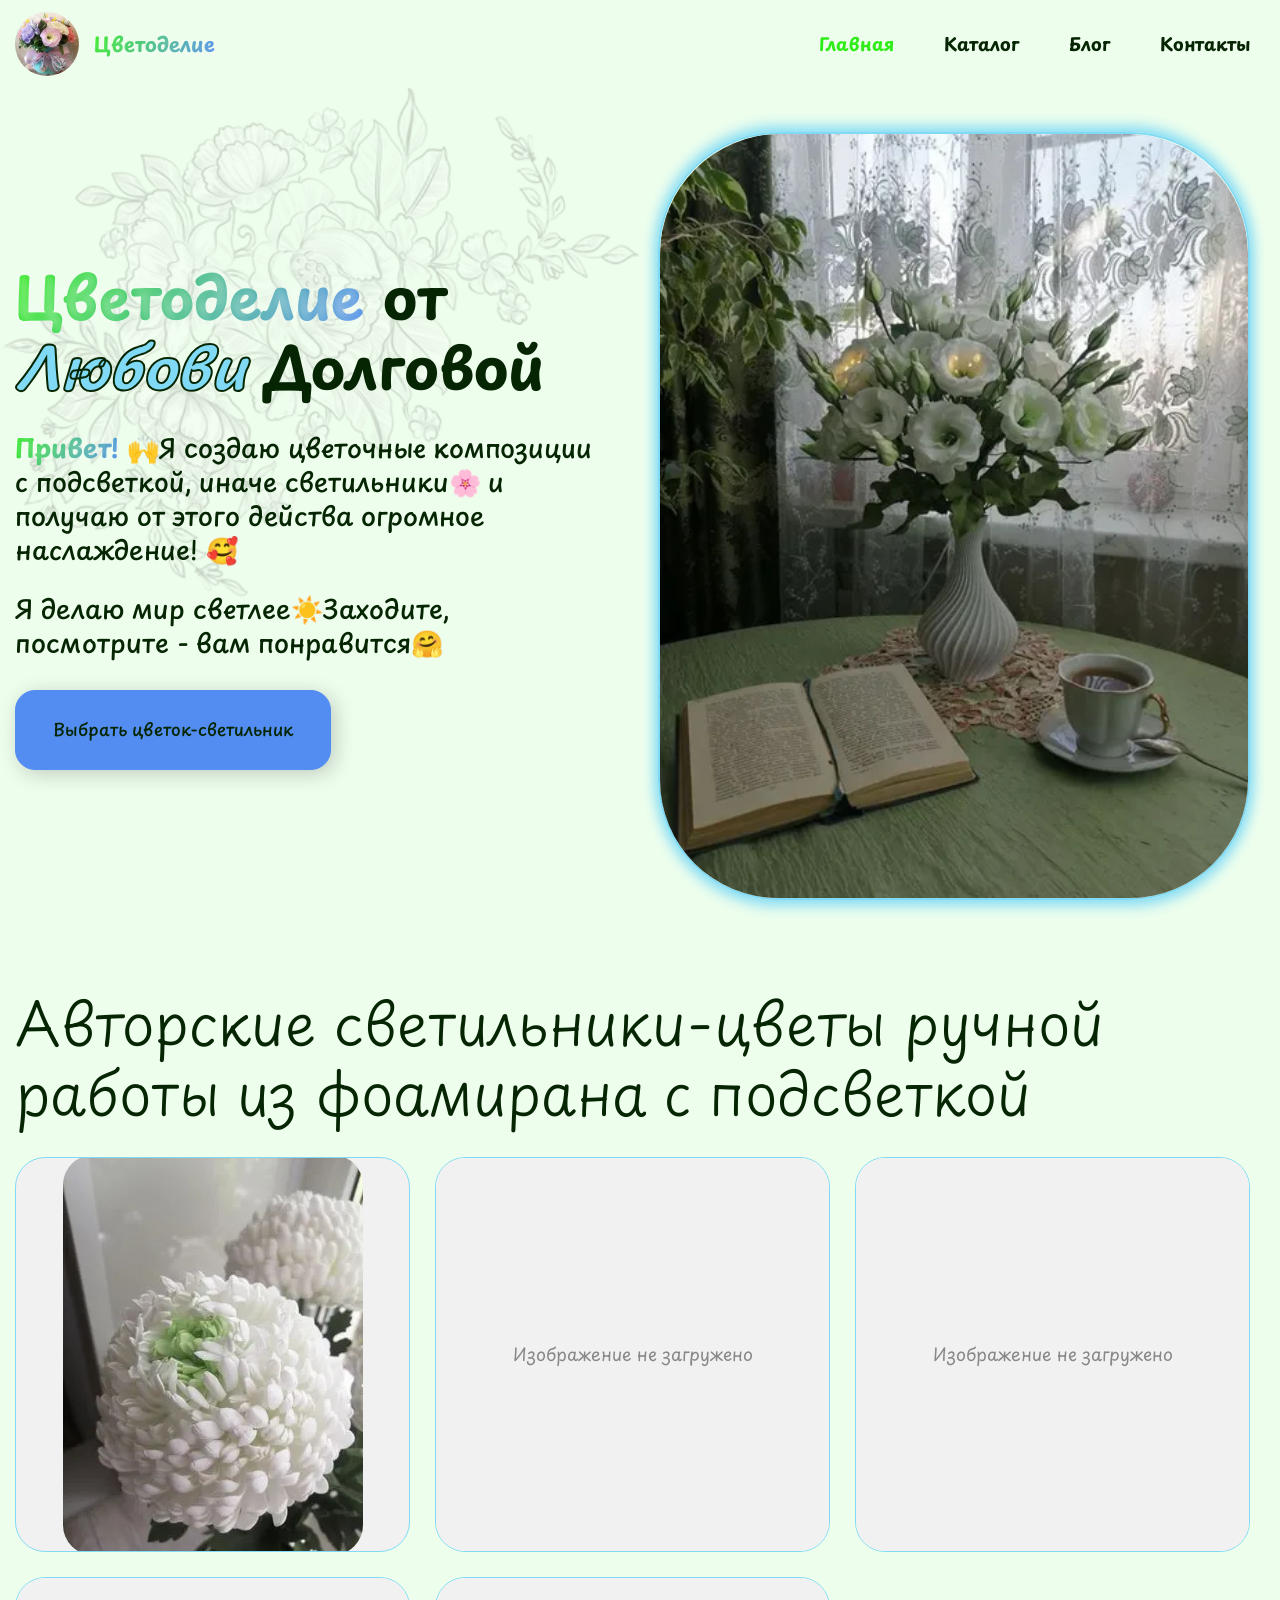
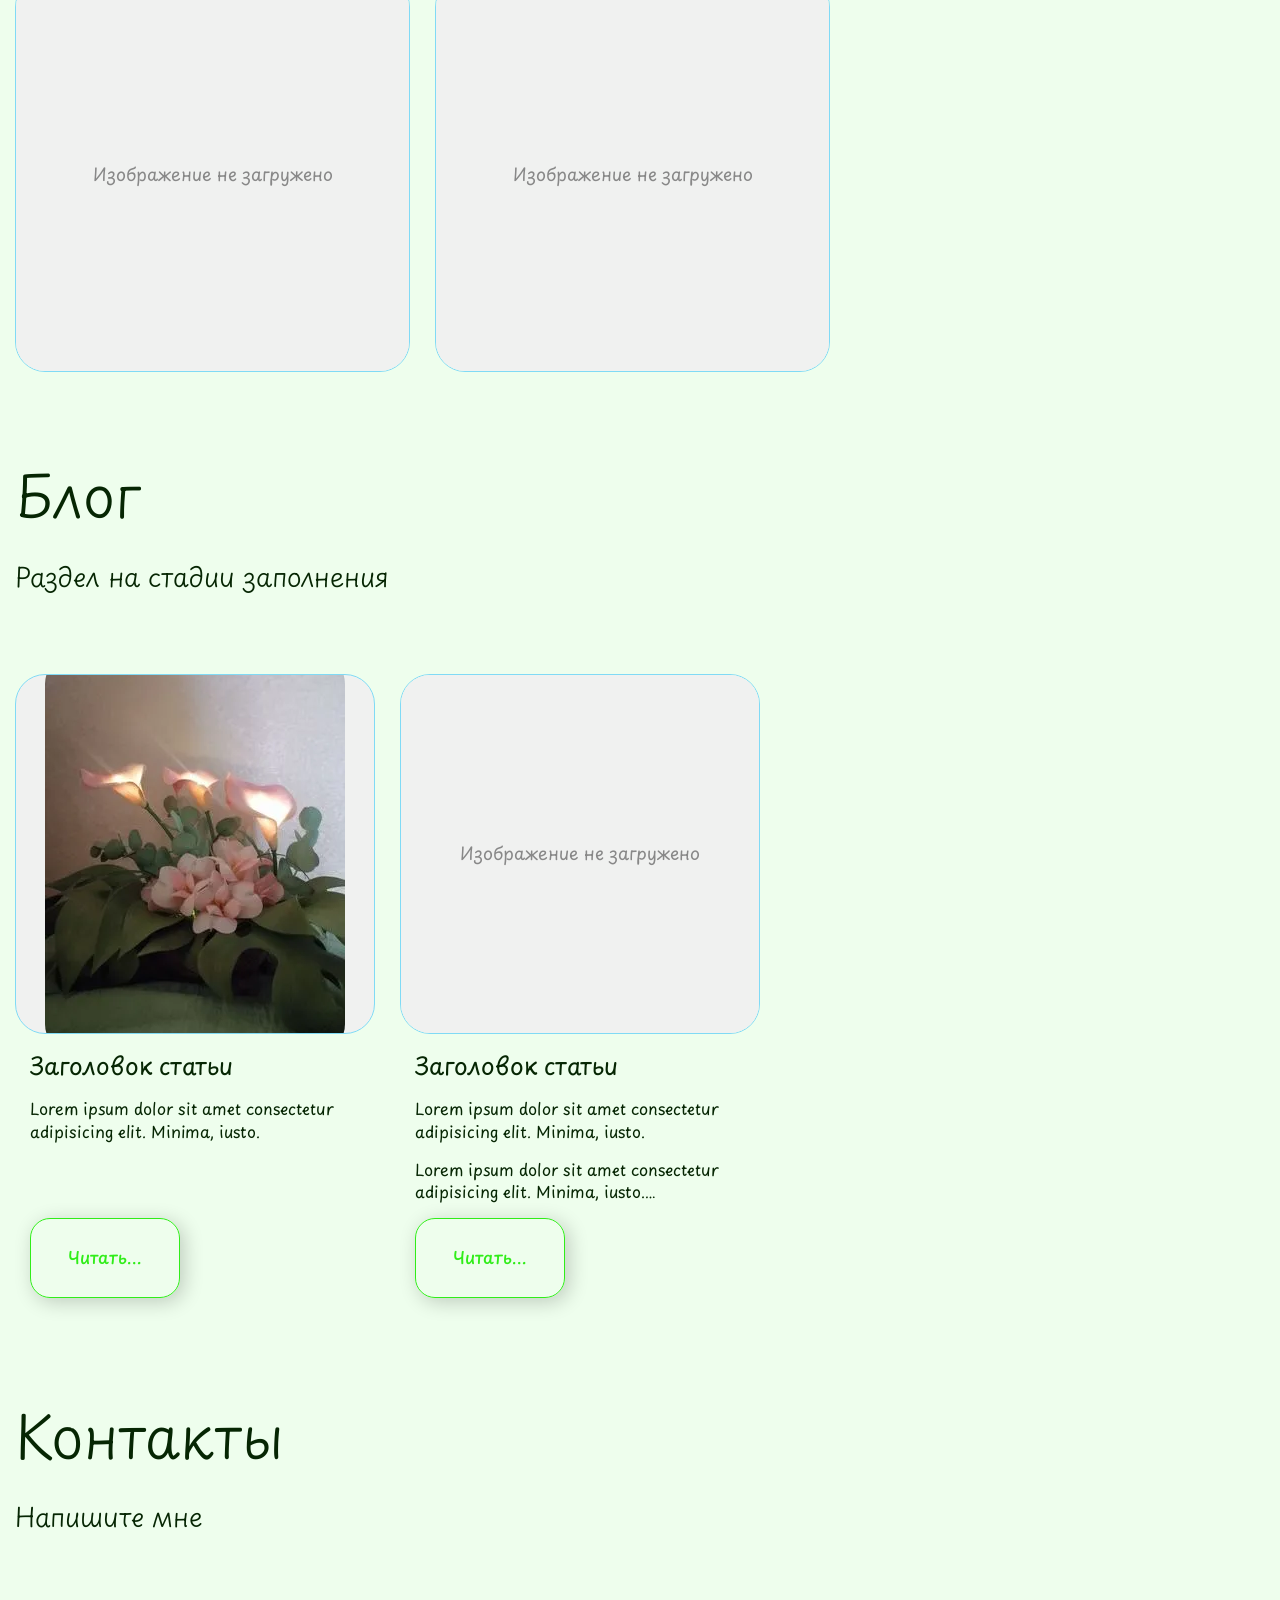
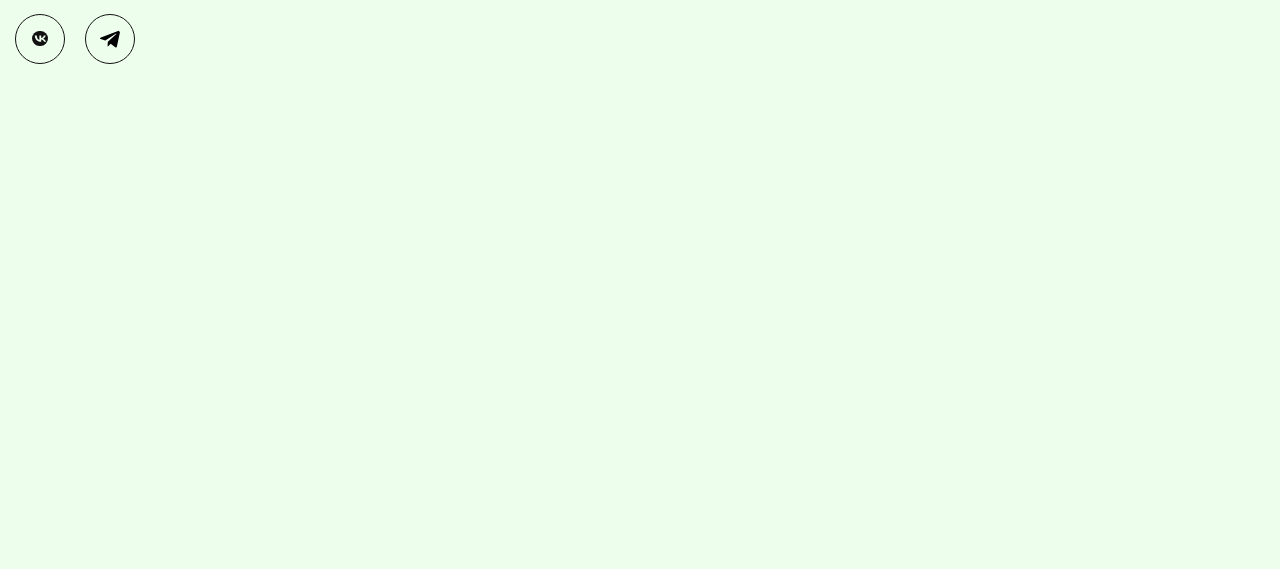
==== commit c204a79c: "Updates" ====
--- a/index.html
+++ b/index.html
@@ -3,23 +3,20 @@
 	<head>
 		<meta charset="UTF-8">
 		<meta name="viewport" content="width=device-width, initial-scale=1.0">
-		<link rel="preload" href="assets/img/hero/hero-1.webp" as="image" media="screen and (min-width: 640px)">
-		<link rel="preload" href="assets/img/hero/hero-2.webp" as="image" media="screen and (min-width: 640px)">
-		<link rel="preload" href="./assets/fonts/Roboto-SemiBold.woff2" as="font" type="font/woff2" crossorigin="anonymous">
-		<link rel="preload" href="./assets/fonts/Roboto-Regular.woff2" as="font" type="font/woff2" crossorigin="anonymous">
-		<link rel="preload" href="./assets/fonts/Roboto-Medium.woff2" as="font" type="font/woff2" crossorigin="anonymous">
-		<link rel="preload" href="./assets/fonts/Roboto-Light.woff2" as="font" type="font/woff2" crossorigin="anonymous">
-		<link rel="preload" href="./assets/fonts/Roboto-Bold.woff2" as="font" type="font/woff2" crossorigin="anonymous">
-		<link rel="preload" href="./assets/fonts/Roboto-Black.woff2" as="font" type="font/woff2" crossorigin="anonymous">
-		<link rel="preload" href="./assets/fonts/Panton-SemiBold.woff2" as="font" type="font/woff2" crossorigin="anonymous">
-		<link rel="preload" href="./assets/fonts/Panton-Regular.woff2" as="font" type="font/woff2" crossorigin="anonymous">
-		<link rel="preload" href="./assets/fonts/Panton-Light.woff2" as="font" type="font/woff2" crossorigin="anonymous">
-		<link rel="preload" href="./assets/fonts/Panton-Bold.woff2" as="font" type="font/woff2" crossorigin="anonymous">
-		<link rel="preload" href="./assets/fonts/Nunito-SemiBold.woff2" as="font" type="font/woff2" crossorigin="anonymous">
-		<link rel="preload" href="./assets/fonts/Nunito-Regular.woff2" as="font" type="font/woff2" crossorigin="anonymous">
-		<link rel="preload" href="./assets/fonts/Nunito-Medium.woff2" as="font" type="font/woff2" crossorigin="anonymous">
-		<link rel="preload" href="./assets/fonts/Nunito-Bold.woff2" as="font" type="font/woff2" crossorigin="anonymous">
-		<link rel="preload" href="./assets/fonts/MullerRegular.woff2" as="font" type="font/woff2" crossorigin="anonymous">
+		<link rel="preload" href="assets/img/hero/hero-1.webp" as="image" media="screen and (min-width: 426px)">
+		<link rel="preload" href="assets/img/hero/hero-1-425.webp" as="image" media="screen and (max-width: 425px)">
+		<link rel="preload" href="assets/img/hero/hero-bg-425.webp" as="image" media="screen and (max-width: 425px)">
+		<link rel="preload" href="assets/img/hero/hero-bg-640.webp" as="image" media="screen and (max-width: 640px)">
+		<link rel="preload" href="assets/img/hero/hero-bg-1200.webp" as="image" media="screen and (max-width: 1200px)">
+		<link rel="preload" href="assets/img/hero/hero-bg.webp" as="image" media="screen and (min-width: 1201px)">
+		<link rel="preload" href="./assets/fonts/PlaypenSans-Thin.woff2" as="font" type="font/woff2" crossorigin="anonymous">
+		<link rel="preload" href="./assets/fonts/PlaypenSans-SemiBold.woff2" as="font" type="font/woff2" crossorigin="anonymous">
+		<link rel="preload" href="./assets/fonts/PlaypenSans-Regular.woff2" as="font" type="font/woff2" crossorigin="anonymous">
+		<link rel="preload" href="./assets/fonts/PlaypenSans-Medium.woff2" as="font" type="font/woff2" crossorigin="anonymous">
+		<link rel="preload" href="./assets/fonts/PlaypenSans-Light.woff2" as="font" type="font/woff2" crossorigin="anonymous">
+		<link rel="preload" href="./assets/fonts/PlaypenSans-ExtraLight.woff2" as="font" type="font/woff2" crossorigin="anonymous">
+		<link rel="preload" href="./assets/fonts/PlaypenSans-ExtraBold.woff2" as="font" type="font/woff2" crossorigin="anonymous">
+		<link rel="preload" href="./assets/fonts/PlaypenSans-Bold.woff2" as="font" type="font/woff2" crossorigin="anonymous">
 		<link rel="preload" href="./assets/fonts/Montserrat-SemiBold.woff2" as="font" type="font/woff2" crossorigin="anonymous">
 		<link rel="preload" href="./assets/fonts/Montserrat-Regular.woff2" as="font" type="font/woff2" crossorigin="anonymous">
 		<link rel="preload" href="./assets/fonts/Montserrat-Medium.woff2" as="font" type="font/woff2" crossorigin="anonymous">
@@ -32,24 +29,21 @@
 		<meta name="description" content="Я, Любовь Долгова, создаю цветочные композиции с подсветкой, иначе светильники и получаю от этого действа огромное наслаждение! Я делаю мир светлее!">
 		<title>Главная</title>
 		<style>
-			@charset "UTF-8";.page{--min-height-section:calc(100svh - var(--header-height))}.section-hero{padding-top:calc((100svh - var(--min-height-section))/ 2);padding-bottom:calc((100svh - var(--min-height-section))/ 2);min-height:var(--min-height-section)}.section-hero__grid{display:grid;grid-template-columns:repeat(2,1fr);gap:50px}.section-hero__content{align-self:center}.section-hero__image{width:100%;max-height:768px}.section-hero__image img{width:100%;height:100%;object-fit:cover}*{margin:0;padding:0}*,::after,::before{box-sizing:border-box}::after,::before{display:inline-block}html{height:100%;scroll-behavior:smooth;scroll-padding-top:calc(var(--header-height,60px));scroll-snap-type:y mandatory;scrollbar-gutter:stable}body{min-height:100vh;min-height:100svh;line-height:1.4;-ms-text-size-adjust:100%;-moz-text-size-adjust:100%;-webkit-text-size-adjust:100%;-webkit-font-smoothing:antialiased;-moz-osx-font-smoothing:grayscale;text-rendering:optimizeLegibility}a{display:inline-block;color:inherit}ul li[class]{list-style:none}h1,h2{font-weight:inherit;font-size:inherit;text-wrap:balance}p{text-wrap:pretty}img,picture{display:block;border-radius:inherit;max-width:100%}button{background-color:transparent;color:inherit;font-size:inherit;line-height:inherit;font-family:inherit}@media (prefers-reduced-motion:reduce){*,::after,::before{animation-duration:0s!important;animation-iteration-count:1!important;scroll-behavior:auto!important}}@media (prefers-reduced-motion:no-preference){html{scroll-behavior:smooth}html{interpolate-size:allow-keywords}}:root{--font-family:"Roboto",sans-serif;--second-family:"Nunito",sans-serif;--content-width:1520px;--content-offset:15px;--swiper-pagination-bullet-size:24px;--swiper-pagination-bullet-horizontal-gap:0;--swiper-pagination-bullet-border-radius:2px;--swiper-pagination-color:#001f62;--swiper-pagination-bullet-inactive-color:#001f62;--header-height:72px;--text-color:#dcfcd9;--bg-color:#1c221b;--primary-color:#2ce713;--secondary-color:#0a647f;--accent-color:#0e47aa;--light-color:#f0f1f0;color-scheme:light dark;--vk-color:#0077ff;--tg-color:#29a0dc;--wa-color:#25d366;--yt-color:#ff0033}@media (prefers-color-scheme:light){:root{--text-color:#062603;--bg-color:#eefeed;--primary-color:#30ed19;--secondary-color:#80daf5;--accent-color:#538df1;--light-color:#f0f1f0}}@media (prefers-color-scheme:dark){:root{--text-color:#dcfcd9;--bg-color:#1c221b;--primary-color:#2ce713;--secondary-color:#0a647f;--accent-color:#0e47aa}}body{display:flex;position:relative;flex-direction:column;justify-content:start;padding-right:0!important;min-width:320px;color:var(--text-color);font-family:var(--font-family);background-color:var(--bg-color);background-blend-mode:multiply}.wrapper{display:grid;grid-template-rows:var(--header-height) 1fr auto;flex:1 1 auto;overflow:clip}.wrapper>main{grid-row:2;height:100%}.wrapper>*{min-width:0}[class*=__container]{margin-right:auto;margin-left:auto;width:min(var(--content-width),100% - var(--content-offset) * 2)}section:not(:first-of-type){position:relative}.section-top{display:grid}.section__title{font-weight:300;text-wrap:auto}@media (min-width:75em){section:not(:first-of-type){padding-top:100px}section:not(:first-of-type){padding-bottom:100px}.section__title{font-size:58px}.section__title{margin-bottom:30px}}@media (min-width:20em) and (max-width:75em){section:not(:first-of-type){padding-top:clamp(50px,31.8181818182px + 5.6818181818vw,100px)}section:not(:first-of-type){padding-bottom:clamp(50px,31.8181818182px + 5.6818181818vw,100px)}.section__title{font-size:clamp(24px,11.6363636364px + 3.8636363636vw,58px)}.section__title{margin-bottom:clamp(15px,9.5454545455px + 1.7045454545vw,30px)}}@media (max-width:20em){section:not(:first-of-type){padding-top:50px}section:not(:first-of-type){padding-bottom:50px}.section__title{font-size:24px}.section__title{margin-bottom:15px}}.section__subtitle{font-weight:300;font-size:clamp(.875rem,.514rem + 1.48vw,1.625rem);line-height:1.2}ul[class]{margin:0;padding:0;list-style:none}.menu__body{position:fixed;top:0;right:-100%;padding:var(--header-height) 15px 30px 15px;width:100%;max-width:400px;height:100svh;overflow:auto}.menu__list{display:flex;flex-direction:column;align-items:center;gap:30px;background-color:var(--bg-color)}@media (min-width:47.99875em){.menu__body{position:relative;right:0;padding:0;width:auto;height:auto;overflow:initial}.menu__list{flex-direction:row;gap:50px;background-color:transparent}}.menu__item>a{text-decoration:none}.menu__item.menu__item--active>a{font-weight:800}.icon-menu{display:block;position:relative;z-index:5;border:none;width:1.5rem;height:.875rem}.icon-menu span,.icon-menu::after,.icon-menu::before{position:absolute;right:0;background-color:var(--secondary-color);width:100%;height:2px;content:""}.icon-menu::before{top:0}.icon-menu::after{bottom:0}.icon-menu span{top:calc(50% - 1px)}@media (min-width:47.99875em){.icon-menu{display:none}}.header{position:absolute;top:0;right:0;left:0;z-index:200;background-color:var(--bg-color);padding-top:10px;padding-bottom:10px;height:fit-content;color:var(--text-color)}.header__container{display:flex;justify-content:space-between;align-items:center}.header__logo{display:flex;align-items:center;gap:2ch}.header__logo img{border-radius:64px}
+			@charset "UTF-8";.page{--min-height-section:calc(100svh - var(--header-height))}.page--index{position:relative}.page--index__bg{position:fixed;top:var(--header-height);left:0;opacity:.18;z-index:-1;width:50%;height:50%}.page--index__bg img{width:100%;height:100%;object-fit:contain;object-position:top left}.section-hero{position:relative;padding-top:calc((100svh - var(--min-height-section))/ 2);padding-bottom:calc((100svh - var(--min-height-section))/ 2);min-height:var(--min-height-section)}.section-hero__grid{display:grid;gap:50px}.section-hero__content{display:flex;flex-direction:column;justify-content:center;align-items:center;align-self:center}@media (min-width:1024px){.section-hero__grid{grid-template-columns:repeat(2,1fr)}.section-hero__content{align-items:flex-start}}.section-hero__title{font-weight:700;font-family:PlaypenSans}.section-hero__subtitle{font-weight:500;font-family:PlaypenSans}.section-hero__image{border:2px solid var(--secondary-color);border-radius:clamp(3.75rem,2.045rem + 7.27vw,7.5rem);width:100%;max-height:768px;overflow:hidden;corner-shape:scoop;box-shadow:0 5px 15px var(--secondary-color),0 -5px 15px var(--secondary-color)}.section-hero__image img{width:100%;height:100%;object-fit:cover}.section-catalog__grid{display:grid;grid-template-columns:repeat(auto-fit,minmax(290px,1fr));gap:clamp(.938rem,.653rem + 1.21vw,1.563rem)}@media (min-width:1024px){.section-catalog__grid{grid-template-columns:repeat(auto-fit,minmax(290px,0.5fr))}}@media (min-width:1280px){.section-catalog__grid{grid-template-columns:repeat(auto-fit,minmax(320px,1fr))}}.section-catalog__item{position:relative}.catalog-item__wrapper{display:block;text-decoration:none}.catalog-item__title{position:absolute;right:30px;bottom:20px;left:30px;z-index:2;color:var(--primary-color);font-weight:600;font-size:clamp(1.125rem,.955rem + .73vw,1.5rem);text-align:center}.catalog-item__image{display:flex;border:1px solid var(--secondary-color);border-radius:30px;aspect-ratio:1/1;corner-shape:scoop;width:100%;max-width:none;overflow:hidden;text-align:center}.section-blog__grid{display:grid;grid-template-columns:repeat(auto-fit,minmax(320px,360px));gap:25px}.blog-item{display:flex;flex-direction:column}.blog-item__image{flex-shrink:0;border:1px solid var(--secondary-color);border-radius:30px;aspect-ratio:1/1;corner-shape:scoop}.blog-item__content{display:flex;flex-grow:1;flex-direction:column;align-items:flex-start;gap:15px;padding:15px;height:100%}.blog-item__title{font-size:clamp(1.125rem,.955rem + .73vw,1.5rem)}*{margin:0;padding:0}*,::after,::before{box-sizing:border-box}::after,::before{display:inline-block}html{height:100%;scroll-behavior:smooth;scroll-padding-top:calc(var(--header-height,60px));scroll-snap-type:y mandatory;scrollbar-gutter:stable}body{min-height:100vh;min-height:100svh;line-height:1.4;-ms-text-size-adjust:100%;-moz-text-size-adjust:100%;-webkit-text-size-adjust:100%;-webkit-font-smoothing:antialiased;-moz-osx-font-smoothing:grayscale;text-rendering:optimizeLegibility}a{display:inline-block;color:inherit}ul li[class]{list-style:none}h1,h2,h3{font-weight:inherit;font-size:inherit;text-wrap:balance}img,picture,svg{display:block;border-radius:inherit;max-width:100%}button{background-color:transparent;color:inherit;font-size:inherit;line-height:inherit;font-family:inherit}@media (prefers-reduced-motion:reduce){*,::after,::before{animation-duration:0s!important;animation-iteration-count:1!important;scroll-behavior:auto!important}}@media (prefers-reduced-motion:no-preference){html{scroll-behavior:smooth}html{interpolate-size:allow-keywords}}@font-face{font-family:PlaypenSans;font-display:swap;src:url("assets/fonts/PlaypenSans-Thin.woff2") format("woff2");font-weight:100;font-style:normal}@font-face{font-family:PlaypenSans;font-display:swap;src:url("assets/fonts/PlaypenSans-SemiBold.woff2") format("woff2");font-weight:600;font-style:normal}@font-face{font-family:PlaypenSans;font-display:swap;src:url("assets/fonts/PlaypenSans-Regular.woff2") format("woff2");font-weight:400;font-style:normal}@font-face{font-family:PlaypenSans;font-display:swap;src:url("assets/fonts/PlaypenSans-Medium.woff2") format("woff2");font-weight:500;font-style:normal}@font-face{font-family:PlaypenSans;font-display:swap;src:url("assets/fonts/PlaypenSans-Light.woff2") format("woff2");font-weight:300;font-style:normal}@font-face{font-family:PlaypenSans;font-display:swap;src:url("assets/fonts/PlaypenSans-ExtraLight.woff2") format("woff2");font-weight:200;font-style:normal}@font-face{font-family:PlaypenSans;font-display:swap;src:url("assets/fonts/PlaypenSans-ExtraBold.woff2") format("woff2");font-weight:800;font-style:normal}@font-face{font-family:PlaypenSans;font-display:swap;src:url("assets/fonts/PlaypenSans-Bold.woff2") format("woff2");font-weight:700;font-style:normal}:root{--font-family:"PlaypenSans",sans-serif;--second-family:"Montserrat",sans-serif;--content-width:1520px;--content-offset:15px;--swiper-pagination-bullet-size:24px;--swiper-pagination-bullet-horizontal-gap:0;--swiper-pagination-bullet-border-radius:2px;--swiper-pagination-color:#001f62;--swiper-pagination-bullet-inactive-color:#001f62;--header-height:72px;--text-color:#dcfcd9;--bg-color:#1c221b;--primary-color:#2ce713;--secondary-color:#0a647f;--accent-color:#0e47aa;--light-color:#f0f1f0;color-scheme:light dark;--vk-color:#0077ff;--tg-color:#29a0dc;--wa-color:#25d366;--yt-color:#ff0033}@media (prefers-color-scheme:light){:root{--text-color:#062603;--bg-color:#eefeed;--primary-color:#30ed19;--secondary-color:#80daf5;--accent-color:#538df1;--light-color:#f0f1f0}}@media (prefers-color-scheme:dark){:root{--text-color:#dcfcd9;--bg-color:#1c221b;--primary-color:#2ce713;--secondary-color:#0a647f;--accent-color:#0e47aa}}body{display:flex;position:relative;flex-direction:column;justify-content:start;padding-right:0!important;min-width:320px;color:var(--text-color);font-family:var(--font-family);background-color:var(--bg-color);background-blend-mode:multiply}.wrapper{display:grid;grid-template-rows:var(--header-height) 1fr auto;flex:1 1 auto;overflow:clip}.wrapper>main{grid-row:2;height:100%}.wrapper>*{min-width:0}[class*=__container]{margin-right:auto;margin-left:auto;width:min(var(--content-width),100% - var(--content-offset) * 2)}section:not(:first-of-type){position:relative;padding-top:calc((100svh - var(--min-height-section))/ 2);padding-bottom:calc((100svh - var(--min-height-section))/ 2);min-height:var(--min-height-section)}.section-top{display:grid}.section__title{font-weight:300;line-height:1.2;text-wrap:auto}@media (min-width:75em){.section__title{font-size:58px}.section__title{margin-bottom:30px}}@media (min-width:20em) and (max-width:75em){.section__title{font-size:clamp(24px,11.6363636364px + 3.8636363636vw,58px)}.section__title{margin-bottom:clamp(15px,9.5454545455px + 1.7045454545vw,30px)}}@media (max-width:20em){.section__title{font-size:24px}.section__title{margin-bottom:15px}}.section__title{text-align:center;text-wrap:balance}@media (min-width:1024px){.catalog-item__title{bottom:-10px;opacity:0}.section__title{text-align:left}}.section__subtitle{font-weight:300;font-size:clamp(.875rem,.514rem + 1.48vw,1.625rem);line-height:1.3}@media (min-width:75em){.section__subtitle{margin-bottom:30px}}@media (min-width:20em) and (max-width:75em){.section__subtitle{margin-bottom:clamp(15px,9.5454545455px + 1.7045454545vw,30px)}}@media (max-width:20em){.section__subtitle{margin-bottom:15px}}p{text-wrap:pretty}p:not(:last-of-type){margin-bottom:1em}.color-effect{background:linear-gradient(120deg,var(--primary-color),var(--accent-color));background-clip:text;-webkit-background-clip:text;-webkit-text-fill-color:transparent;text-shadow:2px 5px 7px rgba(250,250,250,.2),-2px -5px 7px rgba(250,250,250,.2)}.font-effect{-webkit-text-stroke-width:2px;-webkit-text-stroke-color:var(--text-color);color:var(--secondary-color);font-style:italic}ul[class]{margin:0;padding:0;list-style:none}.image-container{display:flex;position:relative;justify-content:center;align-items:center;margin:0;background-color:var(--light-color);aspect-ratio:4/3;max-width:400px;overflow:hidden}.image-container img{width:100%;height:100%;object-fit:cover;object-position:center}.image-container:empty::before{display:flex;justify-content:center;align-items:center;background-color:var(--light-color);padding:1rem;width:100%;height:100%;content:"Изображение не загружено";color:#888;font-size:1.1rem;text-align:center}.menu__body{position:fixed;top:0;right:-100%;background-color:var(--bg-color);padding:calc(var(--header-height) + 30px) 15px 30px 15px;width:100%;max-width:400px;height:100svh;overflow:auto}@media (min-width:47.99875em){.menu__body{position:relative;right:0;background-color:transparent;padding:0;width:auto;max-width:none;height:auto;overflow:initial}}.menu__list{display:flex;flex-direction:column;align-items:center;gap:30px;background-color:var(--bg-color)}.menu__item>a{font-weight:700;font-size:18px;text-decoration:none}.menu__item.menu__item--active>a{color:var(--primary-color)}.icon-menu{display:block;position:relative;z-index:5;border:none;width:1.5rem;height:.875rem}.icon-menu span,.icon-menu::after,.icon-menu::before{position:absolute;right:0;background-color:var(--secondary-color);width:100%;height:2px;content:""}.icon-menu::before{top:0}.icon-menu::after{bottom:0}.icon-menu span{top:calc(50% - 1px)}@media (min-width:47.99875em){.menu__list{flex-direction:row;gap:50px;background-color:transparent}.icon-menu{display:none}}.header{--size-logo:clamp(3rem, 2.545rem + 1.94vw, 4rem);position:absolute;top:0;right:0;left:0;z-index:200;background-color:var(--bg-color);padding-top:12px;padding-bottom:12px;height:fit-content;color:var(--text-color)}.header__container{display:flex;justify-content:space-between;align-items:center}.header__logo{display:flex;align-items:center;gap:1ch;font-weight:700;font-size:20px}.header__logo img{border-radius:var(--size-logo);width:var(--size-logo);height:var(--size-logo)}.button{--btn-padding:clamp(0.938rem, 0.576rem + 1.48vw, 1.688rem) clamp(1.563rem, -1.866rem + 17.14vw, 2.313rem);--btn-gap:10px;--btn-border-width:1px;--btn-border-style:solid;--btn-border-color:var(--accent-color);--btn-border-radius:20px;--btn-font-family:inherit;--btn-font-size:clamp(0.938rem, 0.881rem + 0.24vw, 1.063rem);--btn-font-weight:500;--btn-color:var(--text-color);--btn-bg-color:var(--accent-color);--btn-size-icon:24px;display:inline-flex;position:relative;justify-content:center;align-items:center;vertical-align:middle;gap:var(--btn-gap);box-shadow:4px 4px 20px 0 rgba(0,0,0,.2);border-width:var(--btn-border-width,1px);border-style:var(--btn-border-style);border-color:var(--btn-border-color);border-radius:var(--btn-border-radius);background-color:var(--btn-bg-color);padding:var(--btn-padding);color:var(--btn-color);font-weight:var(--btn-font-weight,600);font-size:var(--btn-font-size, 18px);line-height:1.4;font-family:var(--font-panton);text-align:center;text-decoration:none}body::after{content:"";background-color:rgba(0,0,0,.5);position:fixed;width:100%;height:100%;top:0;left:0;opacity:0;z-index:149}[data-fls-popup]{position:fixed;top:0;left:0;bottom:0;right:0;padding:30px 10px;visibility:hidden}[data-fls-popup-wrapper]{display:flex;flex-direction:column;align-items:center;min-height:100%;flex:1 1 auto;width:100%;display:flex;justify-content:center;align-items:center}[data-fls-popup-body]{visibility:hidden;transform:scale(0);background-color:#eee;padding:20px;width:100%;max-width:900px;border-radius:20px}
 		</style>
-		<script type="module" crossorigin="" src="./js/index.min.js?v=1771762284118"></script>
-		<link rel="modulepreload" crossorigin="" href="./js/common.min.js?v=1771762284118">
-		<link rel="modulepreload" crossorigin="" href="./js/main.min.js?v=1771762284118">
-		<link rel="stylesheet" crossorigin="" href="./css/main.min.css?v=1771762284118" media="print" onload="this.media='all'">
-		<link rel="stylesheet" crossorigin="" href="./css/index.min.css?v=1771762284118" media="print" onload="this.media='all'">
+		<script type="module" crossorigin="" src="./js/index.min.js?v=1771784925955"></script>
+		<link rel="modulepreload" crossorigin="" href="./js/common.min.js?v=1771784925955">
+		<link rel="modulepreload" crossorigin="" href="./js/popup.min.js?v=1771784925955">
+		<link rel="stylesheet" crossorigin="" href="./css/popup.min.css?v=1771784925955" media="print" onload="this.media='all'">
+		<link rel="stylesheet" crossorigin="" href="./css/index.min.css?v=1771784925955" media="print" onload="this.media='all'">
 	</head>
 	<body>
 		<div class="wrapper">
 			<header data-fls-header="" data-fls-header-scroll="" data-fls-header-scroll-show="" class="header main-header">
 				<div class="header__container">
 					<div class="header__logo">
-						<picture>
-							<source media="(max-width: 600px)" srcset="./assets/img/logo-600.webp" type="image/webp">
-							<img width="64" height="64" alt="Цветоделие от Любови Долговой" src="./assets/img/logo.webp">
-						</picture>
-						<span>Цветоделие</span>
+						<img src="./assets/img/logo.jpg" width="64" height="64" alt="Цветоделие от Любови Долговой" data-fls-image-ignore="">
+						<span class="color-effect">Цветоделие</span>
 					</div>
 					<div class="header__menu menu">
 						<nav class="menu__body" aria-label="Главная">
@@ -81,19 +75,38 @@
 				</div>
 			</header>
 			<main class="page page--index">
+				<div class="page--index__bg">
+					<picture>
+						<source media="(max-width: 425px)" srcset="./assets/img/hero/hero-bg-425.webp" type="image/webp">
+						<source media="(max-width: 640px)" srcset="./assets/img/hero/hero-bg-640.webp" type="image/webp">
+						<source srcset="./assets/img/hero/hero-bg.webp" type="image/webp">
+						<img width="1000" height="800" alt="Image" fetchpriority="high" src="./assets/img/hero/hero-bg.webp">
+					</picture>
+				</div>
 				<section class="section-hero" aria-labelledby="section-hero-title" id="home">
 					<div class="section-hero__container">
 						<div class="section-hero__grid">
 							<div class="section-hero__content">
-								<h1 class="section__title section-hero__title" id="section-hero-title">Цветоделие от Любови Долговой</h1>
-								<p class="section__subtitle">
-									Привет! 🙌Я создаю цветочные композиции с подсветкой, иначе
-            светильники🌸 и получаю от этого действа огромное наслаждение! 🥰 Я
-            делаю мир светлее☀️Заходите, посмотрите - вам понравится🤗
-								</p>
+								<h1 class="section__title section-hero__title" id="section-hero-title">
+									<span class="color-effect">Цветоделие</span>
+									от
+									<span class="font-effect">Любови</span>
+									Долговой
+								</h1>
+								<div class="section__subtitle section-hero__subtitle">
+									<p>
+										<span class="color-effect" style="font-weight: 700">Привет!</span>
+										🙌Я создаю цветочные композиции с подсветкой, иначе светильники🌸
+              и получаю от этого действа огромное наслаждение! 🥰
+									</p>
+									<p>Я делаю мир светлее☀️Заходите, посмотрите - вам понравится🤗</p>
+								</div>
+								<a href="#catalog" data-fls-button="" class="button">Выбрать цветок-светильник</a>
 							</div>
 							<div class="section-hero__image">
 								<picture>
+									<source media="(max-width: 425px)" srcset="./assets/img/hero/hero-1-425.webp" type="image/webp">
+									<source srcset="./assets/img/hero/hero-1.webp" type="image/webp">
 									<img width="576" height="768" alt="Image" fetchpriority="high" src="./assets/img/hero/hero-1.webp">
 								</picture>
 							</div>
@@ -103,115 +116,145 @@
 				<section class="section-catalog" aria-labelledby="section-catalog-title" id="catalog">
 					<div class="section-catalog__container">
 						<div class="section-top">
-							<h2 class="section__title section-catalog__title" id="section-catalog-title">Catalog</h2>
-							<p class="section__subtitle">dfsdfcsdfsdfas dsf sdf asdf asdf</p>
-						</div>
-						<div class="section-catalog__grid"></div>
+							<h2 class="section__title section-catalog__title" id="section-catalog-title">Авторские светильники-цветы ручной работы из фоамирана с подсветкой</h2>
+							<!-- <p class="section__subtitle">dfsdfcsdfsdfas dsf sdf asdf asdf</p> -->
+						</div>
+						<div data-fls-gallery="" class="section-catalog__grid">
+							<a href="./assets/img/catalog/chrysanthemums/photo_01.webp" class="catalog-item__wrapper">
+								<article class="section-catalog__item catalog-item">
+									<h3 class="catalog-item__title">Белая хризантема ручной работы с подсветкой</h3>
+									<div class="catalog-item__image image-container">
+										<picture>
+											<source srcset="./assets/img/catalog/chrysanthemums/preview/photo_01.webp" type="image/webp">
+											<img width="360" height="360" alt="Белая хризантема ручной работы с подсветкой" decoding="async" loading="lazy" src="./assets/img/catalog/chrysanthemums/preview/photo_01.webp">
+										</picture>
+									</div>
+								</article>
+							</a>
+							<a href="#" class="catalog-item__wrapper">
+								<article class="section-catalog__item catalog-item">
+									<h3 class="catalog-item__title">Светильник-пион ручной работы с подсветкой</h3>
+									<div class="catalog-item__image image-container"></div>
+								</article>
+							</a>
+							<a href="#" class="catalog-item__wrapper">
+								<article class="section-catalog__item catalog-item">
+									<h3 class="catalog-item__title">Светильник-пион ручной работы с подсветкой</h3>
+									<div class="catalog-item__image image-container"></div>
+								</article>
+							</a>
+							<a href="#" class="catalog-item__wrapper">
+								<article class="section-catalog__item catalog-item">
+									<h3 class="catalog-item__title">Светильник-пион ручной работы с подсветкой</h3>
+									<div class="catalog-item__image image-container"></div>
+								</article>
+							</a>
+							<a href="#" class="catalog-item__wrapper">
+								<article class="section-catalog__item catalog-item">
+									<h3 class="catalog-item__title">Светильник-пион ручной работы с подсветкой</h3>
+									<div class="catalog-item__image image-container"></div>
+								</article>
+							</a>
+						</div>
 					</div>
 				</section>
 				<section class="section-blog" aria-labelledby="section-blog-title" id="blog">
 					<div class="section-blog__container">
 						<div class="section-top">
-							<h2 class="section__title section-blog__title" id="section-blog-title">Blog</h2>
-							<p class="section__subtitle">sdgcg sdgdg dfg</p>
-						</div>
-						<div class="section-blog__grid"></div>
+							<h2 class="section__title section-blog__title" id="section-blog-title">Блог</h2>
+							<p class="section__subtitle">Раздел на стадии заполнения</p>
+						</div>
+						<div class="section-blog__grid blog">
+							<article class="blog-item">
+								<div class="blog-item__image image-container">
+									<picture>
+										<source srcset="./assets/img/blog/image-01.webp" type="image/webp">
+										<img width="360" height="360" alt="Заголовок статьи" decoding="async" loading="lazy" src="./assets/img/blog/image-01.webp">
+									</picture>
+								</div>
+								<div class="blog-item__content">
+									<h3 class="blog-item__title">Заголовок статьи</h3>
+									<div class="blog-item__text news-card__text">
+										<p>
+											Lorem ipsum dolor sit amet consectetur adipisicing elit. Minima,
+                iusto.
+										</p>
+									</div>
+									<a href="#" data-fls-button="" class="button button--lite">Читать...</a>
+								</div>
+							</article>
+							<article class="blog-item">
+								<div class="blog-item__image image-container"></div>
+								<div class="blog-item__content">
+									<h3 class="blog-item__title">Заголовок статьи</h3>
+									<div class="blog-item__text news-card__text">
+										<p>
+											Lorem ipsum dolor sit amet consectetur adipisicing elit. Minima,
+                iusto.
+										</p>
+										<p>
+											Lorem ipsum dolor sit amet consectetur adipisicing elit. Minima,
+                iusto.
+										</p>
+										<p>
+											Lorem ipsum dolor sit amet consectetur adipisicing elit. Minima,
+                iusto.
+										</p>
+									</div>
+									<a href="#" data-fls-button="" class="button button--lite">Читать...</a>
+								</div>
+							</article>
+						</div>
 					</div>
 				</section>
 				<section class="section-contacts" aria-labelledby="section-contacts-title" id="contacts" data-fls-watcher="navigator">
 					<div class="section-contacts__container">
 						<div class="section-top">
-							<h2 class="section__title section-contacts__title" id="section-contacts-title">Contacts</h2>
-							<p class="section__subtitle">ssadfcasdfasd asdafcfasd</p>
+							<h2 class="section__title section-contacts__title" id="section-contacts-title">Контакты</h2>
+							<p class="section__subtitle">Напишите мне</p>
 						</div>
 						<div class="section-contacts__grid">
-							<form data-fls-form="ajax" data-fls-form-popup="popup" method="POST" action="/sendmail">
-								<label>
-									<span>Name</span>
-									<input data-fls-input="" required type="text" name="form[name]" autocomplete="off" data-fls-form-errtext="Error name" data-fls-form-validatenow="" placeholder="Name" class="input" inputmode="text">
-								</label>
-								<label>
-									<span>Phone</span>
-									<input required type="tel" name="form[tel]" autocomplete="off" data-fls-form-errtext="Error tel" data-fls-input-mask="+7 (999) 999-99-99" data-fls-form-validatenow="" placeholder="+7 (___) ___-__-__" class="input" inputmode="numeric">
-								</label>
-								<label>
-									<span>Email</span>
-									<input required type="email" name="form[email]" autocomplete="off" data-fls-form-validatenow="" data-fls-form-errtext="Error email" placeholder="E-mail" autocapitalize="off" class="input" inputmode="email">
-								</label>
-								<!--
-<label>
-<span>Message</span>
-<textarea name="form[message]" rows="4" autocomplete="off" class="input"
-inputmode="text"></textarea>
-</label>
--->
-								<button data-fls-button="" type="submit" class="button">Отправить</button>
-							</form>
+							<ul data-fls-socials="" class="socials">
+								<li class="socials__item">
+									<!-- VK -->
+									<a href="#" target="_blank" class="socials__link" rel="noopener noreferrer">
+										<svg class="vk-icon" viewbox="0 0 16.875 15" xmlns="http://www.w3.org/2000/svg" xmlns:xlink="http://www.w3.org/1999/xlink" width="16.875" height="15" fill="none" customframe="#000000">
+											<path d="M1.18687 1.054C0 2.11 0 3.806 0 7.2L0 7.8C0 11.194 0 12.891 1.18687 13.946C2.37262 15 4.28063 15 8.1 15L8.775 15C12.5933 15 14.5024 15 15.6892 13.946C16.875 12.891 16.875 11.194 16.875 7.8L16.875 7.2C16.875 3.806 16.875 2.109 15.6892 1.054C14.5024 0 12.5933 0 8.775 0L8.1 0C4.28175 0 2.37262 0 1.18687 1.054ZM2.84737 4.563C2.93963 8.463 5.13338 10.806 8.97863 10.806L9.19688 10.806L9.19688 8.575C10.6099 8.7 11.6786 9.619 12.1084 10.806L14.1053 10.806C13.5563 9.031 12.114 8.05 11.214 7.675C12.114 7.213 13.3808 6.088 13.6834 4.563L11.8688 4.563C11.475 5.8 10.3084 6.925 9.19688 7.03L9.19688 4.563L7.38338 4.563L7.38338 8.888C6.25838 8.638 4.8375 7.425 4.7745 4.563L2.84737 4.563Z" fill="rgb(17,17,17)" fill-rule="evenodd"></path>
+										</svg>
+									</a>
+								</li>
+								<li class="socials__item">
+									<!-- TELEGRAM -->
+									<a href="#" target="_blank" class="socials__link" rel="noopener noreferrer">
+										<svg xmlns="http://www.w3.org/2000/svg" width="24" height="24" id="telegram">
+											<path d="m20.665 3.717-17.73 6.837c-1.21.486-1.203 1.161-.222 1.462l4.552 1.42 10.532-6.645c.498-.303.953-.14.579.192l-8.533 7.701h-.002l.002.001-.314 4.692c.46 0 .663-.211.921-.46l2.211-2.15 4.599 3.397c.848.467 1.457.227 1.668-.785l3.019-14.228c.309-1.239-.473-1.8-1.282-1.434z"></path>
+										</svg>
+									</a>
+								</li>
+							</ul>
 						</div>
 					</div>
 				</section>
 			</main>
-			<footer data-fls-footer="" class="footer">
-				<div class="footer__container">
-					<div class="footer__grid">
-						<div class="footer__block">
-							<div class="footer-info">
-								<strong>ИП Иванов И.И.</strong>
-							</div>
-							<a href="policy.html" class="footer__link">Политика конфиденциальности</a>
-						</div>
-						<ul data-fls-socials="" class="socials">
-							<li class="socials__item">
-								<a href="#" target="_blank" class="socials__link" rel="noopener noreferrer">
-									<svg class="vk-icon" viewbox="0 0 16.875 15" xmlns="http://www.w3.org/2000/svg" xmlns:xlink="http://www.w3.org/1999/xlink" width="16.875" height="15" fill="none" customframe="#000000">
-										<path d="M1.18687 1.054C0 2.11 0 3.806 0 7.2L0 7.8C0 11.194 0 12.891 1.18687 13.946C2.37262 15 4.28063 15 8.1 15L8.775 15C12.5933 15 14.5024 15 15.6892 13.946C16.875 12.891 16.875 11.194 16.875 7.8L16.875 7.2C16.875 3.806 16.875 2.109 15.6892 1.054C14.5024 0 12.5933 0 8.775 0L8.1 0C4.28175 0 2.37262 0 1.18687 1.054ZM2.84737 4.563C2.93963 8.463 5.13338 10.806 8.97863 10.806L9.19688 10.806L9.19688 8.575C10.6099 8.7 11.6786 9.619 12.1084 10.806L14.1053 10.806C13.5563 9.031 12.114 8.05 11.214 7.675C12.114 7.213 13.3808 6.088 13.6834 4.563L11.8688 4.563C11.475 5.8 10.3084 6.925 9.19688 7.03L9.19688 4.563L7.38338 4.563L7.38338 8.888C6.25838 8.638 4.8375 7.425 4.7745 4.563L2.84737 4.563Z" fill="rgb(17,17,17)" fill-rule="evenodd"></path>
-									</svg>
-								</a>
-							</li>
-							<li class="socials__item">
-								<a href="#" target="_blank" class="socials__link" rel="noopener noreferrer">
-									<svg class="tg-icon" viewbox="0 0 16.7514 14.3089" xmlns="http://www.w3.org/2000/svg" xmlns:xlink="http://www.w3.org/1999/xlink" width="16.751434" height="14.308853" fill="none" customframe="#000000">
-										<path d="M15.0147 0.0986433C15.2207 0.0115594 15.4463 -0.0186557 15.668 0.0111491C15.8897 0.040954 16.0993 0.129687 16.275 0.268094C16.4506 0.406501 16.586 0.589511 16.6668 0.798039C16.7477 1.00657 16.7712 1.23297 16.7347 1.45364L14.8437 12.9176C14.6607 14.0236 13.4467 14.6576 12.4337 14.1066C11.3285 13.5113 10.2467 12.8735 9.19071 12.1946C8.62371 11.8246 6.88871 10.6376 7.10271 9.79264C7.28471 9.06964 10.2017 6.35464 11.8677 4.74064C12.5227 4.10564 12.2247 3.73964 11.4517 4.32364C9.53371 5.77264 6.45371 7.97464 5.43471 8.59364C4.53671 9.14164 4.06671 9.23464 3.50771 9.14164C2.48571 8.97164 1.53771 8.70764 0.764714 8.38664C-0.280286 7.95364 -0.229286 6.51664 0.764714 6.09864L15.0147 0.0986433Z" fill="rgb(17,17,17)" fill-rule="evenodd"></path>
-									</svg>
-								</a>
-							</li>
-							<li class="socials__item">
-								<a href="#" target="_blank" class="socials__link" rel="noopener noreferrer">
-									<svg class="yt-icon" viewbox="0 0 19.9997 14.9992" xmlns="http://www.w3.org/2000/svg" xmlns:xlink="http://www.w3.org/1999/xlink" width="19.999725" height="14.999176" fill="none" customframe="#000000">
-										<path d="M7.98783 10.2711L7.98783 4.25827C9.98083 5.26327 11.5238 6.23292 13.3478 7.2797C11.8428 8.17327 9.98083 9.17613 7.98783 10.2711ZM19.0908 1.26792C18.7468 0.783631 18.1608 0.405417 17.5378 0.28006C15.7048 -0.0927971 4.27083 -0.0938686 2.43883 0.28006C1.93883 0.380774 1.49383 0.622917 1.11083 1.00113C-0.500173 2.60399 0.00482747 11.199 0.392828 12.5897C0.556828 13.1929 0.767828 13.6268 1.03283 13.9129C1.37583 14.2901 1.84483 14.5493 2.38383 14.6661C3.89383 15.0004 11.6678 15.1868 17.5058 14.7154C18.0305 14.619 18.5154 14.3537 18.8958 13.9547C20.3858 12.3583 20.2838 3.28113 19.0908 1.26792Z" fill="rgb(17,17,17)" fill-rule="evenodd"></path>
-									</svg>
-								</a>
-							</li>
-							<li class="socials__item">
-								<a href="#" target="_blank" class="socials__link" rel="noopener noreferrer">
-									<svg class="wa-icon" viewbox="0 0 18 18" xmlns="http://www.w3.org/2000/svg" xmlns:xlink="http://www.w3.org/1999/xlink" width="18" height="18" fill="none" customframe="#000000">
-										<path d="M14 0C16.2091 0 18 1.79086 18 4L18 14C18 16.2091 16.2091 18 14 18L4 18C1.79086 18 0 16.2091 0 14L0 4C0 1.79086 1.79086 0 4 0L14 0ZM15.5797 2.78986C15.5797 3.2261 15.226 3.57972 14.79 3.57972C14.3537 3.57972 14 3.2261 14 2.78986C14 2.35362 14.3537 2 14.79 2C15.226 2 15.5797 2.35362 15.5797 2.78986ZM11.5536 4.31201L3 4.31201L3 13.541L5.38072 13.541L5.38072 10.5385L9.94264 10.5385L12.0241 13.541L14.6899 13.541L12.3947 10.5247C13.1075 10.414 13.6207 10.1511 13.9344 9.73599C14.2479 9.32092 14.4048 8.65672 14.4048 7.77121L14.4048 7.07937C14.4048 6.55356 14.3479 6.13849 14.248 5.82025C14.1482 5.50202 13.9771 5.22525 13.7348 4.97621C13.4781 4.74098 13.1931 4.57496 12.8509 4.4643C12.5087 4.36746 12.081 4.31209 11.5536 4.31209L11.5536 4.31201ZM11.1687 8.5046L5.38072 8.5046L5.38072 6.34598L11.1687 6.34598C11.4965 6.34598 11.7247 6.40127 11.8387 6.49819C11.9528 6.59503 12.0241 6.77488 12.0241 7.03782L12.0241 7.81268C12.0241 8.08937 11.9528 8.26922 11.8387 8.36606C11.7247 8.46289 11.4966 8.50444 11.1687 8.50444L11.1687 8.5046Z" fill="rgb(17,17,17)" fill-rule="evenodd"></path>
-									</svg>
-								</a>
-							</li>
-						</ul>
-						<div class="footer__contacts">
-							<a href="tel:+70000000000" class="footer__link">
-								<span class="link-phone">+7 (000) 000-00-00</span>
-							</a>
-							<div class="contacts-item__text">Звоните прямо сейчас</div>
-						</div>
-						<div class="footer__info">
-							<p>
-								Данный сайт носит исключительно информационный характер и ни при каких обстоятельствах не является
-					публичной офертой,
-					определяемой положениями Статьи 437 Гражданского кодекса РФ
-							</p>
-						</div>
-					</div>
+		</div>
+		<div data-fls-popup="popup" aria-hidden="true" class="popup">
+			<div data-fls-popup-wrapper="" class="popup__wrapper">
+				<div data-fls-popup-body="" class="popup__body">
+					<button data-fls-popup-close="" type="button" class="popup__close">
+						<svg width="23" height="23" viewbox="0 0 23 23" fill="none" xmlns="http://www.w3.org/2000/svg">
+							<path opacity="0.850056" d="M1.73333 1.48883L21.5469 21.0288" stroke="#979797" stroke-linecap="square"></path>
+							<path opacity="0.850056" d="M21.2667 1.48883L1.45309 21.0288" stroke="#979797" stroke-linecap="square"></path>
+						</svg>
+					</button>
+					<div data-fls-popup-content="" class="popup__text"><!-- Контент --></div>
 				</div>
-			</footer>
+			</div>
 		</div>
 		<noscript>
-			<link rel="stylesheet" crossorigin="" href="./css/main.min.css?v=1771762284118">
+			<link rel="stylesheet" crossorigin="" href="./css/popup.min.css?v=1771784925955">
 		</noscript>
 		<noscript>
-			<link rel="stylesheet" crossorigin="" href="./css/index.min.css?v=1771762284118">
+			<link rel="stylesheet" crossorigin="" href="./css/index.min.css?v=1771784925955">
 		</noscript>
 	</body>
 </html>
--- a/css/popup.min.css
+++ b/css/popup.min.css
@@ -0,0 +1 @@
+@charset "UTF-8";*{margin:0;padding:0;-webkit-tap-highlight-color:transparent}*,:after,:before{box-sizing:border-box}:after,:before{display:inline-block}html{height:100%;scroll-behavior:smooth;scroll-padding-top:calc(var(--header-height, 3.75rem));scroll-snap-type:y mandatory;scrollbar-gutter:stable}body{line-height:1.4;min-height:100vh;min-height:100svh;-ms-text-size-adjust:100%;-moz-text-size-adjust:100%;-webkit-text-size-adjust:100%;-webkit-font-smoothing:antialiased;-moz-osx-font-smoothing:grayscale;text-rendering:optimizeLegibility}button,option,select{cursor:pointer}a{color:inherit;display:inline-block}a:not([class]){text-decoration-skip-ink:auto}.list-reset,ul li[class]{list-style:none}.list-reset{margin:0;padding:0}.input-reset{-webkit-appearance:none;appearance:none;background-color:transparent;border:none;border-radius:0;color:inherit;font:inherit;outline:none;padding:0;width:100%}h1,h2,h3,h4,h5,h6{font-size:inherit;font-weight:inherit;text-wrap:balance}canvas,img,picture,svg,video{border-radius:inherit;display:block;max-width:100%}svg *{transition-property:fill,stroke}.btn-reset{background-color:transparent;border:none;color:inherit;cursor:pointer;display:inline-block;font:inherit;padding:0;text-decoration:none;-webkit-user-select:none;-moz-user-select:none;user-select:none}#__next,#root{isolation:isolate}button,input,textarea{background-color:transparent;color:inherit;font-family:inherit;font-size:inherit;line-height:inherit}input,textarea{width:100%}textarea{overflow:auto;resize:vertical}label{display:inline-block}@font-face{font-display:swap;font-family:PlaypenSans;font-style:normal;font-weight:100;src:url(../assets/fonts/PlaypenSans-Thin.woff2) format("woff2")}@font-face{font-display:swap;font-family:PlaypenSans;font-style:normal;font-weight:600;src:url(../assets/fonts/PlaypenSans-SemiBold.woff2) format("woff2")}@font-face{font-display:swap;font-family:PlaypenSans;font-style:normal;font-weight:400;src:url(../assets/fonts/PlaypenSans-Regular.woff2) format("woff2")}@font-face{font-display:swap;font-family:PlaypenSans;font-style:normal;font-weight:500;src:url(../assets/fonts/PlaypenSans-Medium.woff2) format("woff2")}@font-face{font-display:swap;font-family:PlaypenSans;font-style:normal;font-weight:300;src:url(../assets/fonts/PlaypenSans-Light.woff2) format("woff2")}@font-face{font-display:swap;font-family:PlaypenSans;font-style:normal;font-weight:200;src:url(../assets/fonts/PlaypenSans-ExtraLight.woff2) format("woff2")}@font-face{font-display:swap;font-family:PlaypenSans;font-style:normal;font-weight:800;src:url(../assets/fonts/PlaypenSans-ExtraBold.woff2) format("woff2")}@font-face{font-display:swap;font-family:PlaypenSans;font-style:normal;font-weight:700;src:url(../assets/fonts/PlaypenSans-Bold.woff2) format("woff2")}@font-face{font-display:swap;font-family:Montserrat;font-style:normal;font-weight:600;src:url(../assets/fonts/Montserrat-SemiBold.woff2) format("woff2")}@font-face{font-display:swap;font-family:Montserrat;font-style:normal;font-weight:400;src:url(../assets/fonts/Montserrat-Regular.woff2) format("woff2")}@font-face{font-display:swap;font-family:Montserrat;font-style:normal;font-weight:500;src:url(../assets/fonts/Montserrat-Medium.woff2) format("woff2")}@font-face{font-display:swap;font-family:Montserrat;font-style:normal;font-weight:300;src:url(../assets/fonts/Montserrat-Light.woff2) format("woff2")}@font-face{font-display:swap;font-family:Montserrat;font-style:normal;font-weight:800;src:url(../assets/fonts/Montserrat-ExtraBold.woff2) format("woff2")}@font-face{font-display:swap;font-family:Montserrat;font-style:normal;font-weight:700;src:url(../assets/fonts/Montserrat-Bold.woff2) format("woff2")}@font-face{font-display:swap;font-family:Montserrat;font-style:normal;font-weight:900;src:url(../assets/fonts/Montserrat-Black.woff2) format("woff2")}:root{--font-family:"PlaypenSans",sans-serif;--second-family:"Montserrat",sans-serif;--content-width:95rem;--content-offset:0.9375rem;--swiper-pagination-bullet-size:1.5rem;--swiper-pagination-bullet-horizontal-gap:0;--swiper-pagination-bullet-border-radius:0.125rem;--swiper-pagination-color:#001f62;--swiper-pagination-bullet-inactive-color:#001f62;--header-height:4.5rem;--text-color:#dcfcd9;--bg-color:#1c221b;--primary-color:#2ce713;--secondary-color:#0a647f;--accent-color:#0e47aa;--light-color:#f0f1f0;color-scheme:light dark;--vk-color:#07f;--tg-color:#29a0dc;--wa-color:#25d366;--yt-color:#f03}body{color:var(--text-color);display:flex;flex-direction:column;font-family:var(--font-family);justify-content:start;min-width:20rem;padding-right:0!important;position:relative;-webkit-tap-highlight-color:rgba(0,0,0,0);background-blend-mode:multiply;background-color:var(--bg-color)}[data-fls-menu-open],[data-fls-popup-open] body{overflow:hidden;overscroll-behavior:none;touch-action:none}.wrapper{display:grid;flex:1 1 auto;grid-template-rows:var(--header-height) 1fr auto;overflow:clip}.wrapper>main{grid-row:2;height:100%}.wrapper>footer{grid-row:3}.wrapper>*{min-width:0}.container,[class*=__container]{margin-left:auto;margin-right:auto;width:min(var(--content-width),100% - var(--content-offset) * 2)}section:not(:first-of-type){min-height:var(--min-height-section);padding-bottom:calc((100svh - var(--min-height-section))/2);padding-top:calc((100svh - var(--min-height-section))/2);position:relative}.section-top{display:grid}.section__title{font-weight:300;line-height:1.2;text-align:center;text-wrap:auto;text-wrap:balance}.section__subtitle{font-size:clamp(.875rem,.514rem + 1.48vw,1.625rem);font-weight:300;line-height:1.3}p{text-wrap:pretty}p:not(:last-of-type){margin-bottom:1em}.color-effect{background:linear-gradient(120deg,var(--primary-color),var(--accent-color));background-clip:text;-webkit-background-clip:text;-webkit-text-fill-color:transparent;text-shadow:.125rem .3125rem .4375rem hsla(0,0%,98%,.2),-.125rem -.3125rem .4375rem hsla(0,0%,98%,.2)}.font-effect{-webkit-text-stroke-width:.125rem;-webkit-text-stroke-color:var(--text-color);color:var(--secondary-color);font-style:italic}a,button{transition:all .2s ease}.link-email,.link-phone{white-space:nowrap}.list-reset,dl[class],ol[class],ul[class]{list-style:none;margin:0;padding:0}.swiper{max-width:100%}@supports (-webkit-line-clamp:4){.news-card__text{display:-webkit-box;-webkit-line-clamp:4;overflow:hidden;text-overflow:ellipsis;white-space:normal;-webkit-box-orient:vertical}}.image-container{align-items:center;aspect-ratio:4/3;background-color:var(--light-color);display:flex;justify-content:center;margin:0;max-width:25rem;overflow:hidden;position:relative}.image-container img{height:100%;object-fit:cover;object-position:center;width:100%}.image-container:empty:before{align-items:center;background-color:var(--light-color);color:#888;content:"Изображение не загружено";display:flex;font-size:1.1rem;height:100%;justify-content:center;padding:1rem;text-align:center;width:100%}.menu__body{background-color:var(--bg-color);height:100svh;max-width:25rem;overflow:auto;padding:calc(var(--header-height) + 1.875rem) .9375rem 1.875rem .9375rem;position:fixed;right:-100%;top:0;transition:right .3s;width:100%}[data-fls-menu-open] .menu__body,[data-fls-menu-open] .menu__body:before{right:0}.menu__list{align-items:center;background-color:var(--bg-color);display:flex;flex-direction:column;gap:1.875rem}.menu__item>a{font-size:1.125rem;font-weight:700;text-decoration:none;transition:color .2s ease}.menu__item>a:hover{color:var(--accent-color)}.menu__item.menu__item--active>a{color:var(--primary-color)}.icon-menu{border:none;display:block;height:.875rem;position:relative;width:1.5rem;z-index:5}.icon-menu span,.icon-menu:after,.icon-menu:before{background-color:var(--secondary-color);content:"";height:.125rem;position:absolute;right:0;transition:all .3s ease 0s;width:100%}.icon-menu:before{top:0}.icon-menu:after{bottom:0}.icon-menu span{top:calc(50% - .0625rem)}[data-fls-menu-open] .icon-menu span{width:0}[data-fls-menu-open] .icon-menu:before{top:calc(50% - .0625rem);transform:rotate(-45deg)}[data-fls-menu-open] .icon-menu:after{bottom:calc(50% - .0625rem);transform:rotate(45deg)}.header{--size-logo:clamp(3rem,2.545rem + 1.94vw,4rem);background-color:var(--bg-color);color:var(--text-color);height:fit-content;left:0;padding-bottom:.75rem;padding-top:.75rem;position:absolute;right:0;top:0;transition:.4s ease;z-index:200}.header.--header-scroll{--size-logo:3rem;padding-bottom:.375rem;padding-top:.375rem}.header.--header-show{box-shadow:0 .3125rem .9375rem var(--secondary-color)}.header__container{align-items:center;display:flex;justify-content:space-between}.header__logo{align-items:center;display:flex;font-size:1.25rem;font-weight:700;gap:1ch}.header__logo img{border-radius:var(--size-logo);height:var(--size-logo);transition:width .4s ease,height .4s ease;width:var(--size-logo)}[data-fls-header-scroll].--header-scroll{left:0;position:sticky;right:0;top:0;z-index:50}[data-fls-header-scroll-show].--header-scroll{transition:translate .3s;translate:0 -100%}[data-fls-header-scroll-show].--header-show{translate:0 0}.button{--btn-padding:clamp(0.938rem,0.576rem + 1.48vw,1.688rem) clamp(1.563rem,-1.866rem + 17.14vw,2.313rem);--btn-gap:0.625rem;--btn-border-width:0.0625rem;--btn-border-style:solid;--btn-border-color:var(--accent-color);--btn-border-radius:1.25rem;--btn-font-family:inherit;--btn-font-size:clamp(0.938rem,0.881rem + 0.24vw,1.063rem);--btn-font-weight:500;--btn-color:var(--text-color);--btn-bg-color:var(--accent-color);--btn-size-icon:1.5rem;align-items:center;background-color:var(--btn-bg-color);border-color:var(--btn-border-color);border-radius:var(--btn-border-radius);border-style:var(--btn-border-style);border-width:var(--btn-border-width,.0625rem);box-shadow:.25rem .25rem 1.25rem 0 rgba(0,0,0,.2);color:var(--btn-color);cursor:pointer;display:inline-flex;font-family:var(--font-panton);font-size:var(--btn-font-size,1.125rem);font-weight:var(--btn-font-weight,600);gap:var(--btn-gap);justify-content:center;line-height:1.4;padding:var(--btn-padding);position:relative;text-align:center;text-decoration:none;transition:border-color .2s ease,background-color .2s ease,color .2s ease,box-shadow .2s ease;vertical-align:middle}.button:not(:disabled):active{background-color:var(--secondary-color);border-color:var(--primary-color);box-shadow:0 .3125rem .9375rem var(--secondary-color),0 -.3125rem .9375rem var(--secondary-color);color:var(--primary-color)}.button:focus{outline:none}.button:focus-visible{outline:.125rem solid var(--accent-color);outline-offset:.125rem}.button:disabled{cursor:auto;opacity:.5}.button--lite{--btn-padding:clamp(0.938rem,0.576rem + 1.48vw,1.688rem) clamp(1.563rem,-1.866rem + 17.14vw,2.313rem);--btn-bg-color:transparent;--btn-color:var(--primary-color);--btn-border-color:var(--primary-color)}.button--lite:not(:disabled):active{background-color:var(--accent-color);border-color:var(--accent-color);box-shadow:.25rem .25rem 1.25rem 0 rgba(235,187,52,.2);color:var(--text-color)}.socials{display:flex;gap:clamp(.625rem,-1.928rem + 3.99vw,1.563rem)}.socials__item{border-radius:3.125rem;flex-shrink:0;height:3.125rem;width:3.125rem}.socials__link{align-items:center;border:.0625rem solid #111;border-radius:inherit;display:flex;height:100%;justify-content:center;transition:background-color .3s ease,border-color .3s ease;width:100%}.socials__link:focus{outline:none}.socials__link:focus-visible{outline:.125rem solid var(--accent-color);outline-offset:.125rem}.socials__link:has(.vk-icon):hover{background-color:var(--vk-color);border-color:var(--vk-color)}.socials__link:has(.tg-icon):hover{background-color:var(--tg-color);border-color:var(--tg-color)}.socials__link:has(.yt-icon):hover{background-color:var(--yt-color);border-color:var(--yt-color)}.socials__link:has(.wa-icon):hover{background-color:var(--wa-color);border-color:var(--wa-color)}.is-animated-down{animation:animated-down .4s forwards;animation-delay:var(--anime-delay,.5s);opacity:0;transform:translateY(-1.875rem);transition:transform .5s ease,opacity .5s ease}@keyframes animated-down{to{opacity:1;transform:translateY(0)}}.is-animated-up{animation:animated-up .4s forwards;animation-delay:var(--anime-delay,.5s);opacity:0;transform:translateY(1.875rem);transition:transform .5s ease,opacity .5s ease}@keyframes animated-up{to{opacity:1;transform:translateY(0)}}@keyframes is-animated-right{to{opacity:1;transform:translateX(0)}}@keyframes is-animated-left{to{opacity:1;transform:translateX(0)}}@-webkit-keyframes rotate-border{to{-webkit-transform:rotate(1turn);transform:rotate(1turn)}}@keyframes rotate-border{to{-webkit-transform:rotate(1turn);transform:rotate(1turn)}}.glow-effect{--glow-line-color:#fff;--glow-line-thickness:0.125rem;--glow-line-length:1.25rem;--glow-blur-color:#fff;--glow-blur-size:0.3125rem;--glow-offset:0rem;--animation-speed:1200ms;--container-offset:6.25rem;position:relative}.glow-container{height:calc(100% + var(--container-offset));inset:calc(var(--container-offset)/-2);opacity:0;pointer-events:none;position:absolute;width:calc(100% + var(--container-offset))}.glow-blur,.glow-line{fill:transparent;height:calc(100% - var(--container-offset) + var(--glow-offset));stroke:#000;stroke-dasharray:var(--glow-line-length) calc(3.125rem - var(--glow-line-length));stroke-width:.3125rem;width:calc(100% - var(--container-offset) + var(--glow-offset));x:calc(var(--container-offset)/2 + var(--glow-offset)/-2);y:calc(var(--container-offset)/2 + var(--glow-offset)/-2)}.glow-effect:not(:disabled):is(:hover,:focus) :is(.glow-line,.glow-blur){stroke-dashoffset:-5rem;transition:stroke-dashoffset var(--animation-speed) ease-in}.glow-line{stroke:var(--glow-line-color);stroke-width:var(--glow-line-thickness)}.glow-blur{filter:blur(var(--glow-blur-size));stroke:var(--glow-blur-color);stroke-width:var(--glow-blur-size)}.glow-effect:not(:disabled):is(:hover,:focus) .glow-container{animation:glow-visibility ease-in-out var(--animation-speed)}@-webkit-keyframes glow-visibility{0%,to{opacity:0}25%,75%{opacity:1}}@keyframes glow-visibility{0%,to{opacity:0}25%,75%{opacity:1}}.glow-effect[data-glow-animation=false]{--glow-line-length:3.125rem}.glow-effect[data-glow-offset=true]{--glow-offset:0.625rem}.glow-effect[data-glow-animation=grow]:is(:hover,:focus) .glow-container{scale:1.3;-webkit-transition:scale var(--animation-speed) linear;transition:scale var(--animation-speed) linear}body:after{background-color:rgba(0,0,0,.5);content:"";height:100%;left:0;opacity:0;pointer-events:none;position:fixed;top:0;transition:opacity .8s ease 0s;width:100%;z-index:149}[data-fls-popup-open] body:after{opacity:1}[data-fls-popup]{bottom:0;left:0;padding:1.875rem .625rem;pointer-events:none;position:fixed;right:0;top:0;transition:visibility .8s ease 0s;visibility:hidden}[data-fls-popup][data-fls-popup-active]{overflow:auto;pointer-events:auto;visibility:visible;z-index:150}[data-fls-popup-active] [data-fls-popup-body]{transform:scale(1);visibility:visible}[data-fls-popup-wrapper]{align-items:center;display:flex;flex:1 1 auto;flex-direction:column;justify-content:center;min-height:100%;width:100%}[data-fls-popup-body]{background-color:#eee;border-radius:1.25rem;max-width:56.25rem;padding:1.25rem;transform:scale(0);transition:transform .3s ease 0s,visibility .3s ease 0s;visibility:hidden;width:100%}[data-fls-popup-youtube-place] iframe{aspect-ratio:16/9;width:100%}@media (max-width:20em){.section-top:has(.section__subtitle){margin-bottom:1.875rem}.section__title{font-size:1.5rem}.section__subtitle,.section__title{margin-bottom:.9375rem}}@media (min-width:20em) and (max-width:75em){.section-top:has(.section__subtitle){margin-bottom:clamp(1.875rem,1.42045454545625rem + 2.2727272727vw,3.125rem)}.section__title{font-size:clamp(1.5rem,.727272727275rem + 3.8636363636vw,3.625rem)}.section__subtitle,.section__title{margin-bottom:clamp(.9375rem,.59659090909375rem + 1.7045454545vw,1.875rem)}}@media (min-width:47.99875em){.menu__body{height:auto;max-width:none;overflow:initial;padding:0;position:relative;right:0;width:auto}.menu__body,.menu__list{background-color:transparent}.menu__list{flex-direction:row;gap:3.125rem}.icon-menu{display:none}}@media screen and (min-width:48rem){.is-animated-right{animation:is-animated-right .4s forwards;animation-delay:var(--anime-delay,.5);transform:translateX(9.375rem)}.is-animated-left,.is-animated-right{opacity:0;transition:transform .5s ease,opacity .5s ease}.is-animated-left{animation:is-animated-left .4s forwards;animation-delay:var(--anime-delay,.5);transform:translateX(-9.375rem)}}@media (min-width:64rem){.section__title{text-align:left}}@media (min-width:75em){.section-top:has(.section__subtitle){margin-bottom:3.125rem}.section__title{font-size:3.625rem}.section__subtitle,.section__title{margin-bottom:1.875rem}}@media (any-hover:hover) and (pointer:fine){.button:not(:disabled):hover{background-color:var(--secondary-color);border-color:var(--primary-color);box-shadow:0 .3125rem .9375rem var(--secondary-color),0 -.3125rem .9375rem var(--secondary-color);color:var(--primary-color)}.button--lite:not(:disabled):hover{background-color:var(--light-color);border-color:var(--secondary-color);box-shadow:.25rem .25rem 1.25rem 0 rgba(255,235,133,.2);color:var(--secondary-color)}.socials__link:not(:disabled):hover{background-color:var(--accent-color);border-color:var(--accent-color)}}@media (any-hover:none){.icon-menu{cursor:default}}@media (prefers-color-scheme:dark){:root{--text-color:#dcfcd9;--bg-color:#1c221b;--primary-color:#2ce713;--secondary-color:#0a647f;--accent-color:#0e47aa}}@media (prefers-color-scheme:light){:root{--text-color:#062603;--bg-color:#eefeed;--primary-color:#30ed19;--secondary-color:#80daf5;--accent-color:#538df1;--light-color:#f0f1f0}}@media (prefers-reduced-motion:no-preference){html{scroll-behavior:smooth;interpolate-size:allow-keywords}}@media (prefers-reduced-motion:reduce){html:focus-within{scroll-behavior:auto}*,:after,:before{animation-duration:.01ms!important;animation-iteration-count:1!important;scroll-behavior:auto!important;transition-duration:.01ms!important}}
--- a/css/index.min.css
+++ b/css/index.min.css
@@ -1 +1 @@
-.is-animated-down{animation:animated-down .4s forwards;animation-delay:var(--anime-delay,.5s);opacity:0;transform:translateY(-1.875rem);transition:transform .5s ease,opacity .5s ease}@keyframes animated-down{to{opacity:1;transform:translateY(0)}}.is-animated-up{animation:animated-up .4s forwards;animation-delay:var(--anime-delay,.5s);opacity:0;transform:translateY(1.875rem);transition:transform .5s ease,opacity .5s ease}@keyframes animated-up{to{opacity:1;transform:translateY(0)}}@keyframes is-animated-right{to{opacity:1;transform:translateX(0)}}@keyframes is-animated-left{to{opacity:1;transform:translateX(0)}}@-webkit-keyframes rotate-border{to{-webkit-transform:rotate(1turn);transform:rotate(1turn)}}@keyframes rotate-border{to{-webkit-transform:rotate(1turn);transform:rotate(1turn)}}.glow-effect{--glow-line-color:#fff;--glow-line-thickness:0.125rem;--glow-line-length:1.25rem;--glow-blur-color:#fff;--glow-blur-size:0.3125rem;--glow-offset:0rem;--animation-speed:1200ms;--container-offset:6.25rem;position:relative}.glow-container{height:calc(100% + var(--container-offset));inset:calc(var(--container-offset)/-2);opacity:0;pointer-events:none;position:absolute;width:calc(100% + var(--container-offset))}.glow-blur,.glow-line{fill:transparent;height:calc(100% - var(--container-offset) + var(--glow-offset));stroke:#000;stroke-dasharray:var(--glow-line-length) calc(3.125rem - var(--glow-line-length));stroke-width:.3125rem;width:calc(100% - var(--container-offset) + var(--glow-offset));x:calc(var(--container-offset)/2 + var(--glow-offset)/-2);y:calc(var(--container-offset)/2 + var(--glow-offset)/-2)}.glow-effect:not(:disabled):is(:hover,:focus) :is(.glow-line,.glow-blur){stroke-dashoffset:-5rem;transition:stroke-dashoffset var(--animation-speed) ease-in}.glow-line{stroke:var(--glow-line-color);stroke-width:var(--glow-line-thickness)}.glow-blur{filter:blur(var(--glow-blur-size));stroke:var(--glow-blur-color);stroke-width:var(--glow-blur-size)}.glow-effect:not(:disabled):is(:hover,:focus) .glow-container{animation:glow-visibility ease-in-out var(--animation-speed)}@-webkit-keyframes glow-visibility{0%,to{opacity:0}25%,75%{opacity:1}}@keyframes glow-visibility{0%,to{opacity:0}25%,75%{opacity:1}}.glow-effect[data-glow-animation=false]{--glow-line-length:3.125rem}.glow-effect[data-glow-offset=true]{--glow-offset:0.625rem}.glow-effect[data-glow-animation=grow]:is(:hover,:focus) .glow-container{scale:1.3;-webkit-transition:scale var(--animation-speed) linear;transition:scale var(--animation-speed) linear}.page{--min-height-section:calc(100svh - var(--header-height))}.section-hero{min-height:var(--min-height-section);padding-bottom:calc((100svh - var(--min-height-section))/2);padding-top:calc((100svh - var(--min-height-section))/2)}.section-hero__grid{display:grid;gap:3.125rem;grid-template-columns:repeat(2,1fr)}.section-hero__content{align-self:center}.section-hero__image{max-height:48rem;width:100%}.section-hero__image img{height:100%;object-fit:cover;width:100%}@media screen and (min-width:48rem){.is-animated-right{animation:is-animated-right .4s forwards;animation-delay:var(--anime-delay,.5);transform:translateX(9.375rem)}.is-animated-left,.is-animated-right{opacity:0;transition:transform .5s ease,opacity .5s ease}.is-animated-left{animation:is-animated-left .4s forwards;animation-delay:var(--anime-delay,.5);transform:translateX(-9.375rem)}}+@font-face{font-display:block;font-family:lg;font-style:normal;font-weight:400;src:url(../assets/fonts/lg.woff2?io9a6k) format("woff2")}.lg-icon{font-family:lg!important;font-style:normal;font-variant:normal;font-weight:400;line-height:1;text-transform:none;-webkit-font-smoothing:antialiased;-moz-osx-font-smoothing:grayscale}.lg-container{font-family:system-ui,-apple-system,Segoe UI,Roboto,Helvetica Neue,Arial,Noto Sans,Liberation Sans,sans-serif,Apple Color Emoji,Segoe UI Emoji,Segoe UI Symbol,Noto Color Emoji}.lg-next,.lg-prev{background-color:rgba(0,0,0,.45);border:none;border-radius:.125rem;color:#999;cursor:pointer;display:block;font-size:1.375rem;margin-top:-.625rem;outline:none;padding:.5rem .625rem .5625rem;position:absolute;top:50%;z-index:1084}.lg-next.disabled,.lg-prev.disabled{cursor:default;opacity:0!important}.lg-next:hover:not(.disabled),.lg-prev:hover:not(.disabled){color:#fff}.lg-single-item .lg-next,.lg-single-item .lg-prev{display:none}.lg-next{right:1.25rem}.lg-next:before{content:"\e095"}.lg-prev{left:1.25rem}.lg-prev:after{content:"\e094"}@-webkit-keyframes lg-right-end{0%{left:0}50%{left:-1.875rem}to{left:0}}@-moz-keyframes lg-right-end{0%{left:0}50%{left:-1.875rem}to{left:0}}@-ms-keyframes lg-right-end{0%{left:0}50%{left:-1.875rem}to{left:0}}@keyframes lg-right-end{0%{left:0}50%{left:-1.875rem}to{left:0}}@-webkit-keyframes lg-left-end{0%{left:0}50%{left:1.875rem}to{left:0}}@-moz-keyframes lg-left-end{0%{left:0}50%{left:1.875rem}to{left:0}}@-ms-keyframes lg-left-end{0%{left:0}50%{left:1.875rem}to{left:0}}@keyframes lg-left-end{0%{left:0}50%{left:1.875rem}to{left:0}}.lg-outer.lg-right-end .lg-object{-webkit-animation:lg-right-end .3s;-o-animation:lg-right-end .3s;animation:lg-right-end .3s;position:relative}.lg-outer.lg-left-end .lg-object{-webkit-animation:lg-left-end .3s;-o-animation:lg-left-end .3s;animation:lg-left-end .3s;position:relative}.lg-toolbar{left:0;position:absolute;top:0;width:100%;z-index:1082}.lg-media-overlap .lg-toolbar{background-image:linear-gradient(0deg,transparent,rgba(0,0,0,.4))}.lg-toolbar .lg-icon{background:none;border:none;box-shadow:none;color:#999;cursor:pointer;float:right;font-size:1.5rem;height:2.9375rem;line-height:1.6875rem;outline:medium none;padding:.625rem 0;text-align:center;text-decoration:none!important;-webkit-transition:color .2s linear;-o-transition:color .2s linear;transition:color .2s linear;width:3.125rem;will-change:color}.lg-toolbar .lg-icon.lg-icon-18{font-size:1.125rem}.lg-toolbar .lg-icon:hover{color:#fff}.lg-toolbar .lg-close:after{content:"\e070"}.lg-toolbar .lg-maximize{font-size:1.375rem}.lg-toolbar .lg-maximize:after{content:"\e90a"}.lg-toolbar .lg-download:after{content:"\e0f2"}.lg-sub-html{color:#eee;font-size:1rem;opacity:0;padding:.625rem 2.5rem;text-align:center;-webkit-transition:opacity .2s ease-out 0s;-o-transition:opacity .2s ease-out 0s;transition:opacity .2s ease-out 0s;z-index:1080}.lg-sub-html h4{font-size:.8125rem;font-weight:700;margin:0}.lg-sub-html p{font-size:.75rem;margin:.3125rem 0 0}.lg-sub-html a{color:inherit}.lg-sub-html a:hover{text-decoration:underline}.lg-media-overlap .lg-sub-html{background-image:linear-gradient(180deg,transparent,rgba(0,0,0,.6))}.lg-item .lg-sub-html{bottom:0;left:0;position:absolute;right:0}.lg-error-msg{color:#999;font-size:.875rem}.lg-counter{color:#999;display:inline-block;font-size:1rem;height:2.9375rem;padding-left:1.25rem;padding-top:.75rem;vertical-align:middle}.lg-closing .lg-next,.lg-closing .lg-prev,.lg-closing .lg-sub-html,.lg-closing .lg-toolbar{opacity:0;-webkit-transition:-webkit-transform .08 cubic-bezier(0,0,.25,1) 0s,opacity .08 cubic-bezier(0,0,.25,1) 0s,color .08 linear;-moz-transition:-moz-transform .08 cubic-bezier(0,0,.25,1) 0s,opacity .08 cubic-bezier(0,0,.25,1) 0s,color .08 linear;-o-transition:-o-transform .08 cubic-bezier(0,0,.25,1) 0s,opacity .08 cubic-bezier(0,0,.25,1) 0s,color .08 linear;transition:transform .08 cubic-bezier(0,0,.25,1) 0s,opacity .08 cubic-bezier(0,0,.25,1) 0s,color .08 linear}body:not(.lg-from-hash) .lg-outer.lg-start-zoom .lg-item:not(.lg-zoomable) .lg-img-wrap,body:not(.lg-from-hash) .lg-outer.lg-start-zoom .lg-item:not(.lg-zoomable) .lg-media-cont,body:not(.lg-from-hash) .lg-outer.lg-start-zoom .lg-item:not(.lg-zoomable) .lg-video-cont{opacity:0;-moz-transform:scale3d(.5,.5,.5);-o-transform:scale3d(.5,.5,.5);-ms-transform:scale3d(.5,.5,.5);-webkit-transform:scale3d(.5,.5,.5);transform:scale3d(.5,.5,.5);-webkit-transition:-webkit-transform .25s cubic-bezier(0,0,.25,1) 0s,opacity .25s cubic-bezier(0,0,.25,1)!important;-moz-transition:-moz-transform .25s cubic-bezier(0,0,.25,1) 0s,opacity .25s cubic-bezier(0,0,.25,1)!important;-o-transition:-o-transform .25s cubic-bezier(0,0,.25,1) 0s,opacity .25s cubic-bezier(0,0,.25,1)!important;transition:transform .25s cubic-bezier(0,0,.25,1) 0s,opacity .25s cubic-bezier(0,0,.25,1)!important;will-change:transform,opacity}body:not(.lg-from-hash) .lg-outer.lg-start-zoom .lg-item:not(.lg-zoomable).lg-complete .lg-img-wrap,body:not(.lg-from-hash) .lg-outer.lg-start-zoom .lg-item:not(.lg-zoomable).lg-complete .lg-media-cont,body:not(.lg-from-hash) .lg-outer.lg-start-zoom .lg-item:not(.lg-zoomable).lg-complete .lg-video-cont{opacity:1;-moz-transform:scaleX(1);-o-transform:scaleX(1);-ms-transform:scaleX(1);-webkit-transform:scaleX(1);transform:scaleX(1)}.lg-icon:focus-visible{border-radius:.1875rem;color:#fff;outline:.0625rem dashed hsla(0,0%,100%,.6)}.lg-toolbar .lg-icon:focus-visible{border-radius:.5rem;outline-offset:-.3125rem}.lg-group:after{clear:both;content:"";display:table}.lg-container{outline:none}.lg-on{scroll-behavior:unset}.lg-overlay-open{overflow:hidden}.lg-hide-sub-html .lg-sub-html,.lg-next,.lg-pager-outer,.lg-prev,.lg-toolbar{opacity:0;-webkit-transition:-webkit-transform .25s cubic-bezier(0,0,.25,1) 0s,opacity .25s cubic-bezier(0,0,.25,1) 0s;-moz-transition:-moz-transform .25s cubic-bezier(0,0,.25,1) 0s,opacity .25s cubic-bezier(0,0,.25,1) 0s;-o-transition:-o-transform .25s cubic-bezier(0,0,.25,1) 0s,opacity .25s cubic-bezier(0,0,.25,1) 0s;transition:transform .25s cubic-bezier(0,0,.25,1) 0s,opacity .25s cubic-bezier(0,0,.25,1) 0s;will-change:transform,opacity}.lg-show-in .lg-next,.lg-show-in .lg-pager-outer,.lg-show-in .lg-prev,.lg-show-in .lg-toolbar,.lg-show-in.lg-hide-sub-html .lg-sub-html{opacity:1}.lg-show-in .lg-hide-items .lg-prev{opacity:0;-webkit-transform:translate3d(-.625rem,0,0);transform:translate3d(-.625rem,0,0)}.lg-show-in .lg-hide-items .lg-next{opacity:0;-webkit-transform:translate3d(.625rem,0,0);transform:translate3d(.625rem,0,0)}.lg-show-in .lg-hide-items .lg-toolbar{opacity:0;-webkit-transform:translate3d(0,-.625rem,0);transform:translate3d(0,-.625rem,0)}.lg-show-in .lg-hide-items.lg-hide-sub-html .lg-sub-html{opacity:0;-webkit-transform:translate3d(0,1.25rem,0);transform:translate3d(0,1.25rem,0)}.lg-outer{height:100%;left:0;opacity:.001;outline:none;overflow:hidden;position:fixed;text-align:left;top:0;-webkit-transition:opacity .15s ease 0s;-o-transition:opacity .15s ease 0s;transition:opacity .15s ease 0s;width:100%;will-change:auto;z-index:1050}.lg-outer *{-webkit-box-sizing:border-box;-moz-box-sizing:border-box;box-sizing:border-box}.lg-outer.lg-visible,.lg-outer.lg-zoom-from-image{opacity:1}.lg-outer.lg-css3 .lg-item:not(.lg-start-end-progress).lg-current,.lg-outer.lg-css3 .lg-item:not(.lg-start-end-progress).lg-next-slide,.lg-outer.lg-css3 .lg-item:not(.lg-start-end-progress).lg-prev-slide{-webkit-transition-duration:inherit!important;transition-duration:inherit!important;-webkit-transition-timing-function:inherit!important;transition-timing-function:inherit!important}.lg-outer.lg-css3.lg-dragging .lg-item.lg-current,.lg-outer.lg-css3.lg-dragging .lg-item.lg-next-slide,.lg-outer.lg-css3.lg-dragging .lg-item.lg-prev-slide{opacity:1;-webkit-transition-duration:0s!important;transition-duration:0s!important}.lg-outer.lg-grab img.lg-object{cursor:-webkit-grab;cursor:-moz-grab;cursor:-o-grab;cursor:-ms-grab;cursor:grab}.lg-outer.lg-grabbing img.lg-object{cursor:move;cursor:-webkit-grabbing;cursor:-moz-grabbing;cursor:-o-grabbing;cursor:-ms-grabbing;cursor:grabbing}.lg-outer .lg-content{bottom:0;left:0;position:absolute;right:0;top:0}.lg-outer .lg-inner{bottom:0;left:0;position:absolute;top:0;-webkit-transition:opacity 0s;-o-transition:opacity 0s;transition:opacity 0s;white-space:nowrap;width:100%}.lg-outer .lg-item{display:none!important}.lg-outer .lg-item:not(.lg-start-end-progress){background:url("[data-uri]") no-repeat scroll 50% transparent}.lg-outer.lg-css .lg-current,.lg-outer.lg-css3 .lg-current,.lg-outer.lg-css3 .lg-next-slide,.lg-outer.lg-css3 .lg-prev-slide{display:inline-block!important}.lg-outer .lg-img-wrap,.lg-outer .lg-item{display:inline-block;height:100%;position:absolute;text-align:center;width:100%}.lg-outer .lg-img-wrap:before,.lg-outer .lg-item:before{content:"";display:inline-block;height:100%;vertical-align:middle}.lg-outer .lg-img-wrap{bottom:0;font-size:0;left:0;position:absolute;right:0;top:0;white-space:nowrap}.lg-outer .lg-item.lg-complete{background-image:none}.lg-outer .lg-item.lg-current{z-index:1060}.lg-outer .lg-object{display:inline-block;height:auto;max-height:100%;max-width:100%;position:relative;vertical-align:middle;width:auto}.lg-outer .lg-empty-html .lg-sub-html,.lg-outer .lg-empty-html.lg-sub-html{display:none}.lg-outer.lg-hide-download .lg-download{opacity:.75;pointer-events:none}.lg-outer .lg-first-slide .lg-dummy-img{left:50%;position:absolute;top:50%}.lg-outer.lg-components-open:not(.lg-zoomed) .lg-components{opacity:1;-webkit-transform:translateZ(0);transform:translateZ(0)}.lg-outer.lg-components-open:not(.lg-zoomed) .lg-sub-html{opacity:1;transition:opacity .2s ease-out .15s}.lg-outer .lg-media-cont{display:inline-block;position:relative;text-align:center;vertical-align:middle}.lg-outer .lg-media-cont .lg-object{height:100%!important;width:100%!important}.lg-outer .lg-has-iframe .lg-media-cont{-webkit-overflow-scrolling:touch;overflow:auto}.lg-backdrop{background-color:#000;bottom:0;left:0;opacity:0;position:fixed;right:0;top:0;-webkit-transition:opacity 333ms ease-in 0s;-o-transition:opacity 333ms ease-in 0s;transition:opacity 333ms ease-in 0s;will-change:auto;z-index:1040}.lg-backdrop.in{opacity:1}.lg-css3.lg-no-trans .lg-current,.lg-css3.lg-no-trans .lg-next-slide,.lg-css3.lg-no-trans .lg-prev-slide{-webkit-transition:none 0s ease 0s!important;-moz-transition:none 0s ease 0s!important;-o-transition:none 0s ease 0s!important;transition:none 0s ease 0s!important}.lg-css3.lg-use-css3 .lg-item{-webkit-backface-visibility:hidden;-moz-backface-visibility:hidden;backface-visibility:hidden}.lg-css3.lg-fade .lg-item{opacity:0}.lg-css3.lg-fade .lg-item.lg-current{opacity:1}.lg-css3.lg-fade .lg-item.lg-current,.lg-css3.lg-fade .lg-item.lg-next-slide,.lg-css3.lg-fade .lg-item.lg-prev-slide{-webkit-transition:opacity .1s ease 0s;-moz-transition:opacity .1s ease 0s;-o-transition:opacity .1s ease 0s;transition:opacity .1s ease 0s}.lg-css3.lg-use-css3 .lg-item.lg-start-progress{-webkit-transition:-webkit-transform 1s cubic-bezier(.175,.885,.32,1.275) 0s;-moz-transition:-moz-transform 1s cubic-bezier(.175,.885,.32,1.275) 0s;-o-transition:-o-transform 1s cubic-bezier(.175,.885,.32,1.275) 0s;transition:transform 1s cubic-bezier(.175,.885,.32,1.275) 0s}.lg-css3.lg-use-css3 .lg-item.lg-start-end-progress{-webkit-transition:-webkit-transform 1s cubic-bezier(0,0,.25,1) 0s;-moz-transition:-moz-transform 1s cubic-bezier(0,0,.25,1) 0s;-o-transition:-o-transform 1s cubic-bezier(0,0,.25,1) 0s;transition:transform 1s cubic-bezier(0,0,.25,1) 0s}.lg-css3.lg-slide.lg-use-css3 .lg-item{opacity:0}.lg-css3.lg-slide.lg-use-css3 .lg-item.lg-prev-slide{-webkit-transform:translate3d(-100%,0,0);transform:translate3d(-100%,0,0)}.lg-css3.lg-slide.lg-use-css3 .lg-item.lg-next-slide{-webkit-transform:translate3d(100%,0,0);transform:translate3d(100%,0,0)}.lg-css3.lg-slide.lg-use-css3 .lg-item.lg-current{opacity:1;-webkit-transform:translateZ(0);transform:translateZ(0)}.lg-css3.lg-slide.lg-use-css3 .lg-item.lg-current,.lg-css3.lg-slide.lg-use-css3 .lg-item.lg-next-slide,.lg-css3.lg-slide.lg-use-css3 .lg-item.lg-prev-slide{-webkit-transition:-webkit-transform 1s cubic-bezier(0,0,.25,1) 0s,opacity .1s ease 0s;-moz-transition:-moz-transform 1s cubic-bezier(0,0,.25,1) 0s,opacity .1s ease 0s;-o-transition:-o-transform 1s cubic-bezier(0,0,.25,1) 0s,opacity .1s ease 0s;transition:transform 1s cubic-bezier(0,0,.25,1) 0s,opacity .1s ease 0s}.lg-container{display:none}.lg-container.lg-show{display:block}.lg-container.lg-dragging-vertical .lg-backdrop,.lg-container.lg-dragging-vertical .lg-css3 .lg-item.lg-current{-webkit-transition-duration:0s!important;transition-duration:0s!important}.lg-container.lg-dragging-vertical .lg-css3 .lg-item.lg-current{opacity:1}.lg-inline .lg-backdrop,.lg-inline .lg-outer{position:absolute}.lg-inline .lg-backdrop{z-index:1}.lg-inline .lg-outer{z-index:2}.lg-inline .lg-maximize:after{content:"\e909"}.lg-components{bottom:0;left:0;position:absolute;right:0;-webkit-transform:translate3d(0,100%,0);transform:translate3d(0,100%,0);-webkit-transition:-webkit-transform .35s ease-out 0s;-moz-transition:-moz-transform .35s ease-out 0s;-o-transition:-o-transform .35s ease-out 0s;transition:transform .35s ease-out 0s;will-change:transform;z-index:1080}.is-animated-down{animation:animated-down .4s forwards;animation-delay:var(--anime-delay,.5s);opacity:0;transform:translateY(-1.875rem);transition:transform .5s ease,opacity .5s ease}@keyframes animated-down{to{opacity:1;transform:translateY(0)}}.is-animated-up{animation:animated-up .4s forwards;animation-delay:var(--anime-delay,.5s);opacity:0;transform:translateY(1.875rem);transition:transform .5s ease,opacity .5s ease}@keyframes animated-up{to{opacity:1;transform:translateY(0)}}@keyframes is-animated-right{to{opacity:1;transform:translateX(0)}}@keyframes is-animated-left{to{opacity:1;transform:translateX(0)}}@-webkit-keyframes rotate-border{to{-webkit-transform:rotate(1turn);transform:rotate(1turn)}}@keyframes rotate-border{to{-webkit-transform:rotate(1turn);transform:rotate(1turn)}}.glow-effect{--glow-line-color:#fff;--glow-line-thickness:0.125rem;--glow-line-length:1.25rem;--glow-blur-color:#fff;--glow-blur-size:0.3125rem;--glow-offset:0rem;--animation-speed:1200ms;--container-offset:6.25rem;position:relative}.glow-container{height:calc(100% + var(--container-offset));inset:calc(var(--container-offset)/-2);opacity:0;pointer-events:none;position:absolute;width:calc(100% + var(--container-offset))}.glow-blur,.glow-line{fill:transparent;height:calc(100% - var(--container-offset) + var(--glow-offset));stroke:#000;stroke-dasharray:var(--glow-line-length) calc(3.125rem - var(--glow-line-length));stroke-width:.3125rem;width:calc(100% - var(--container-offset) + var(--glow-offset));x:calc(var(--container-offset)/2 + var(--glow-offset)/-2);y:calc(var(--container-offset)/2 + var(--glow-offset)/-2)}.glow-effect:not(:disabled):is(:hover,:focus) :is(.glow-line,.glow-blur){stroke-dashoffset:-5rem;transition:stroke-dashoffset var(--animation-speed) ease-in}.glow-line{stroke:var(--glow-line-color);stroke-width:var(--glow-line-thickness)}.glow-blur{filter:blur(var(--glow-blur-size));stroke:var(--glow-blur-color);stroke-width:var(--glow-blur-size)}.glow-effect:not(:disabled):is(:hover,:focus) .glow-container{animation:glow-visibility ease-in-out var(--animation-speed)}@-webkit-keyframes glow-visibility{0%,to{opacity:0}25%,75%{opacity:1}}@keyframes glow-visibility{0%,to{opacity:0}25%,75%{opacity:1}}.glow-effect[data-glow-animation=false]{--glow-line-length:3.125rem}.glow-effect[data-glow-offset=true]{--glow-offset:0.625rem}.glow-effect[data-glow-animation=grow]:is(:hover,:focus) .glow-container{scale:1.3;-webkit-transition:scale var(--animation-speed) linear;transition:scale var(--animation-speed) linear}.page{--min-height-section:calc(100svh - var(--header-height))}.page--index{position:relative}.page--index__bg{height:50%;left:0;opacity:.18;position:fixed;top:var(--header-height);width:50%;z-index:-1}.page--index__bg img{height:100%;object-fit:contain;object-position:top left;width:100%}.section-hero{min-height:var(--min-height-section);padding-bottom:calc((100svh - var(--min-height-section))/2);padding-top:calc((100svh - var(--min-height-section))/2);position:relative}.section-hero__grid{display:grid;gap:3.125rem}.section-hero__content{align-items:center;align-self:center;display:flex;flex-direction:column;justify-content:center}.section-hero__title{font-family:PlaypenSans;font-weight:700}.section-hero__subtitle{font-family:PlaypenSans;font-weight:500}.section-hero__image{border:.125rem solid var(--secondary-color);border-radius:clamp(3.75rem,2.045rem + 7.27vw,7.5rem);max-height:48rem;overflow:hidden;width:100%;corner-shape:scoop;box-shadow:0 .3125rem .9375rem var(--secondary-color),0 -.3125rem .9375rem var(--secondary-color)}.section-hero__image img{height:100%;object-fit:cover;width:100%}.section-catalog__grid{display:grid;gap:clamp(.938rem,.653rem + 1.21vw,1.563rem);grid-template-columns:repeat(auto-fit,minmax(18.125rem,1fr))}.section-catalog__item{position:relative}.catalog-item__wrapper{display:block;text-decoration:none}.catalog-item__wrapper:hover .catalog-item__image{box-shadow:0 .3125rem .9375rem var(--secondary-color),0 -.3125rem .9375rem var(--secondary-color)}.catalog-item__title{bottom:1.25rem;color:var(--primary-color);font-size:clamp(1.125rem,.955rem + .73vw,1.5rem);font-weight:600;left:1.875rem;position:absolute;right:1.875rem;text-align:center;transition:bottom .4s ease-in-out,opacity .4s ease;z-index:2}.catalog-item:hover .catalog-item__title{bottom:1.25rem;opacity:1}.catalog-item__image{aspect-ratio:1/1;border:.0625rem solid var(--secondary-color);border-radius:1.875rem;display:flex;corner-shape:scoop;max-width:none;overflow:hidden;text-align:center;transition:box-shadow .4s ease-in-out;width:100%}.section-blog__grid{display:grid;gap:1.5625rem;grid-template-columns:repeat(auto-fit,minmax(20rem,22.5rem))}.blog-item{display:flex;flex-direction:column}.blog-item__image{aspect-ratio:1/1;border:.0625rem solid var(--secondary-color);border-radius:1.875rem;flex-shrink:0;corner-shape:scoop}.blog-item__content{align-items:flex-start;display:flex;flex-direction:column;flex-grow:1;gap:.9375rem;height:100%;padding:.9375rem}.blog-item__title{font-size:clamp(1.125rem,.955rem + .73vw,1.5rem)}.blog-item__text{flex-grow:1}@media screen and (min-width:48rem){.is-animated-right{animation:is-animated-right .4s forwards;animation-delay:var(--anime-delay,.5);transform:translateX(9.375rem)}.is-animated-left,.is-animated-right{opacity:0;transition:transform .5s ease,opacity .5s ease}.is-animated-left{animation:is-animated-left .4s forwards;animation-delay:var(--anime-delay,.5);transform:translateX(-9.375rem)}}@media (min-width:64rem){.section-hero__grid{grid-template-columns:repeat(2,1fr)}.section-hero__content{align-items:flex-start}.section-catalog__grid{grid-template-columns:repeat(auto-fit,minmax(18.125rem,.5fr))}.catalog-item__title{bottom:-.625rem;opacity:0}}@media (min-width:80rem){.section-catalog__grid{grid-template-columns:repeat(auto-fit,minmax(20rem,1fr))}}
--- a/css/popup.min.css
+++ b/css/popup.min.css
@@ -0,0 +1 @@
+@charset "UTF-8";*{margin:0;padding:0;-webkit-tap-highlight-color:transparent}*,:after,:before{box-sizing:border-box}:after,:before{display:inline-block}html{height:100%;scroll-behavior:smooth;scroll-padding-top:calc(var(--header-height, 3.75rem));scroll-snap-type:y mandatory;scrollbar-gutter:stable}body{line-height:1.4;min-height:100vh;min-height:100svh;-ms-text-size-adjust:100%;-moz-text-size-adjust:100%;-webkit-text-size-adjust:100%;-webkit-font-smoothing:antialiased;-moz-osx-font-smoothing:grayscale;text-rendering:optimizeLegibility}button,option,select{cursor:pointer}a{color:inherit;display:inline-block}a:not([class]){text-decoration-skip-ink:auto}.list-reset,ul li[class]{list-style:none}.list-reset{margin:0;padding:0}.input-reset{-webkit-appearance:none;appearance:none;background-color:transparent;border:none;border-radius:0;color:inherit;font:inherit;outline:none;padding:0;width:100%}h1,h2,h3,h4,h5,h6{font-size:inherit;font-weight:inherit;text-wrap:balance}canvas,img,picture,svg,video{border-radius:inherit;display:block;max-width:100%}svg *{transition-property:fill,stroke}.btn-reset{background-color:transparent;border:none;color:inherit;cursor:pointer;display:inline-block;font:inherit;padding:0;text-decoration:none;-webkit-user-select:none;-moz-user-select:none;user-select:none}#__next,#root{isolation:isolate}button,input,textarea{background-color:transparent;color:inherit;font-family:inherit;font-size:inherit;line-height:inherit}input,textarea{width:100%}textarea{overflow:auto;resize:vertical}label{display:inline-block}@font-face{font-display:swap;font-family:PlaypenSans;font-style:normal;font-weight:100;src:url(../assets/fonts/PlaypenSans-Thin.woff2) format("woff2")}@font-face{font-display:swap;font-family:PlaypenSans;font-style:normal;font-weight:600;src:url(../assets/fonts/PlaypenSans-SemiBold.woff2) format("woff2")}@font-face{font-display:swap;font-family:PlaypenSans;font-style:normal;font-weight:400;src:url(../assets/fonts/PlaypenSans-Regular.woff2) format("woff2")}@font-face{font-display:swap;font-family:PlaypenSans;font-style:normal;font-weight:500;src:url(../assets/fonts/PlaypenSans-Medium.woff2) format("woff2")}@font-face{font-display:swap;font-family:PlaypenSans;font-style:normal;font-weight:300;src:url(../assets/fonts/PlaypenSans-Light.woff2) format("woff2")}@font-face{font-display:swap;font-family:PlaypenSans;font-style:normal;font-weight:200;src:url(../assets/fonts/PlaypenSans-ExtraLight.woff2) format("woff2")}@font-face{font-display:swap;font-family:PlaypenSans;font-style:normal;font-weight:800;src:url(../assets/fonts/PlaypenSans-ExtraBold.woff2) format("woff2")}@font-face{font-display:swap;font-family:PlaypenSans;font-style:normal;font-weight:700;src:url(../assets/fonts/PlaypenSans-Bold.woff2) format("woff2")}@font-face{font-display:swap;font-family:Montserrat;font-style:normal;font-weight:600;src:url(../assets/fonts/Montserrat-SemiBold.woff2) format("woff2")}@font-face{font-display:swap;font-family:Montserrat;font-style:normal;font-weight:400;src:url(../assets/fonts/Montserrat-Regular.woff2) format("woff2")}@font-face{font-display:swap;font-family:Montserrat;font-style:normal;font-weight:500;src:url(../assets/fonts/Montserrat-Medium.woff2) format("woff2")}@font-face{font-display:swap;font-family:Montserrat;font-style:normal;font-weight:300;src:url(../assets/fonts/Montserrat-Light.woff2) format("woff2")}@font-face{font-display:swap;font-family:Montserrat;font-style:normal;font-weight:800;src:url(../assets/fonts/Montserrat-ExtraBold.woff2) format("woff2")}@font-face{font-display:swap;font-family:Montserrat;font-style:normal;font-weight:700;src:url(../assets/fonts/Montserrat-Bold.woff2) format("woff2")}@font-face{font-display:swap;font-family:Montserrat;font-style:normal;font-weight:900;src:url(../assets/fonts/Montserrat-Black.woff2) format("woff2")}:root{--font-family:"PlaypenSans",sans-serif;--second-family:"Montserrat",sans-serif;--content-width:95rem;--content-offset:0.9375rem;--swiper-pagination-bullet-size:1.5rem;--swiper-pagination-bullet-horizontal-gap:0;--swiper-pagination-bullet-border-radius:0.125rem;--swiper-pagination-color:#001f62;--swiper-pagination-bullet-inactive-color:#001f62;--header-height:4.5rem;--text-color:#dcfcd9;--bg-color:#1c221b;--primary-color:#2ce713;--secondary-color:#0a647f;--accent-color:#0e47aa;--light-color:#f0f1f0;color-scheme:light dark;--vk-color:#07f;--tg-color:#29a0dc;--wa-color:#25d366;--yt-color:#f03}body{color:var(--text-color);display:flex;flex-direction:column;font-family:var(--font-family);justify-content:start;min-width:20rem;padding-right:0!important;position:relative;-webkit-tap-highlight-color:rgba(0,0,0,0);background-blend-mode:multiply;background-color:var(--bg-color)}[data-fls-menu-open],[data-fls-popup-open] body{overflow:hidden;overscroll-behavior:none;touch-action:none}.wrapper{display:grid;flex:1 1 auto;grid-template-rows:var(--header-height) 1fr auto;overflow:clip}.wrapper>main{grid-row:2;height:100%}.wrapper>footer{grid-row:3}.wrapper>*{min-width:0}.container,[class*=__container]{margin-left:auto;margin-right:auto;width:min(var(--content-width),100% - var(--content-offset) * 2)}section:not(:first-of-type){min-height:var(--min-height-section);padding-bottom:calc((100svh - var(--min-height-section))/2);padding-top:calc((100svh - var(--min-height-section))/2);position:relative}.section-top{display:grid}.section__title{font-weight:300;line-height:1.2;text-align:center;text-wrap:auto;text-wrap:balance}.section__subtitle{font-size:clamp(.875rem,.514rem + 1.48vw,1.625rem);font-weight:300;line-height:1.3}p{text-wrap:pretty}p:not(:last-of-type){margin-bottom:1em}.color-effect{background:linear-gradient(120deg,var(--primary-color),var(--accent-color));background-clip:text;-webkit-background-clip:text;-webkit-text-fill-color:transparent;text-shadow:.125rem .3125rem .4375rem hsla(0,0%,98%,.2),-.125rem -.3125rem .4375rem hsla(0,0%,98%,.2)}.font-effect{-webkit-text-stroke-width:.125rem;-webkit-text-stroke-color:var(--text-color);color:var(--secondary-color);font-style:italic}a,button{transition:all .2s ease}.link-email,.link-phone{white-space:nowrap}.list-reset,dl[class],ol[class],ul[class]{list-style:none;margin:0;padding:0}.swiper{max-width:100%}@supports (-webkit-line-clamp:4){.news-card__text{display:-webkit-box;-webkit-line-clamp:4;overflow:hidden;text-overflow:ellipsis;white-space:normal;-webkit-box-orient:vertical}}.image-container{align-items:center;aspect-ratio:4/3;background-color:var(--light-color);display:flex;justify-content:center;margin:0;max-width:25rem;overflow:hidden;position:relative}.image-container img{height:100%;object-fit:cover;object-position:center;width:100%}.image-container:empty:before{align-items:center;background-color:var(--light-color);color:#888;content:"Изображение не загружено";display:flex;font-size:1.1rem;height:100%;justify-content:center;padding:1rem;text-align:center;width:100%}.menu__body{background-color:var(--bg-color);height:100svh;max-width:25rem;overflow:auto;padding:calc(var(--header-height) + 1.875rem) .9375rem 1.875rem .9375rem;position:fixed;right:-100%;top:0;transition:right .3s;width:100%}[data-fls-menu-open] .menu__body,[data-fls-menu-open] .menu__body:before{right:0}.menu__list{align-items:center;background-color:var(--bg-color);display:flex;flex-direction:column;gap:1.875rem}.menu__item>a{font-size:1.125rem;font-weight:700;text-decoration:none;transition:color .2s ease}.menu__item>a:hover{color:var(--accent-color)}.menu__item.menu__item--active>a{color:var(--primary-color)}.icon-menu{border:none;display:block;height:.875rem;position:relative;width:1.5rem;z-index:5}.icon-menu span,.icon-menu:after,.icon-menu:before{background-color:var(--secondary-color);content:"";height:.125rem;position:absolute;right:0;transition:all .3s ease 0s;width:100%}.icon-menu:before{top:0}.icon-menu:after{bottom:0}.icon-menu span{top:calc(50% - .0625rem)}[data-fls-menu-open] .icon-menu span{width:0}[data-fls-menu-open] .icon-menu:before{top:calc(50% - .0625rem);transform:rotate(-45deg)}[data-fls-menu-open] .icon-menu:after{bottom:calc(50% - .0625rem);transform:rotate(45deg)}.header{--size-logo:clamp(3rem,2.545rem + 1.94vw,4rem);background-color:var(--bg-color);color:var(--text-color);height:fit-content;left:0;padding-bottom:.75rem;padding-top:.75rem;position:absolute;right:0;top:0;transition:.4s ease;z-index:200}.header.--header-scroll{--size-logo:3rem;padding-bottom:.375rem;padding-top:.375rem}.header.--header-show{box-shadow:0 .3125rem .9375rem var(--secondary-color)}.header__container{align-items:center;display:flex;justify-content:space-between}.header__logo{align-items:center;display:flex;font-size:1.25rem;font-weight:700;gap:1ch}.header__logo img{border-radius:var(--size-logo);height:var(--size-logo);transition:width .4s ease,height .4s ease;width:var(--size-logo)}[data-fls-header-scroll].--header-scroll{left:0;position:sticky;right:0;top:0;z-index:50}[data-fls-header-scroll-show].--header-scroll{transition:translate .3s;translate:0 -100%}[data-fls-header-scroll-show].--header-show{translate:0 0}.button{--btn-padding:clamp(0.938rem,0.576rem + 1.48vw,1.688rem) clamp(1.563rem,-1.866rem + 17.14vw,2.313rem);--btn-gap:0.625rem;--btn-border-width:0.0625rem;--btn-border-style:solid;--btn-border-color:var(--accent-color);--btn-border-radius:1.25rem;--btn-font-family:inherit;--btn-font-size:clamp(0.938rem,0.881rem + 0.24vw,1.063rem);--btn-font-weight:500;--btn-color:var(--text-color);--btn-bg-color:var(--accent-color);--btn-size-icon:1.5rem;align-items:center;background-color:var(--btn-bg-color);border-color:var(--btn-border-color);border-radius:var(--btn-border-radius);border-style:var(--btn-border-style);border-width:var(--btn-border-width,.0625rem);box-shadow:.25rem .25rem 1.25rem 0 rgba(0,0,0,.2);color:var(--btn-color);cursor:pointer;display:inline-flex;font-family:var(--font-panton);font-size:var(--btn-font-size,1.125rem);font-weight:var(--btn-font-weight,600);gap:var(--btn-gap);justify-content:center;line-height:1.4;padding:var(--btn-padding);position:relative;text-align:center;text-decoration:none;transition:border-color .2s ease,background-color .2s ease,color .2s ease,box-shadow .2s ease;vertical-align:middle}.button:not(:disabled):active{background-color:var(--secondary-color);border-color:var(--primary-color);box-shadow:0 .3125rem .9375rem var(--secondary-color),0 -.3125rem .9375rem var(--secondary-color);color:var(--primary-color)}.button:focus{outline:none}.button:focus-visible{outline:.125rem solid var(--accent-color);outline-offset:.125rem}.button:disabled{cursor:auto;opacity:.5}.button--lite{--btn-padding:clamp(0.938rem,0.576rem + 1.48vw,1.688rem) clamp(1.563rem,-1.866rem + 17.14vw,2.313rem);--btn-bg-color:transparent;--btn-color:var(--primary-color);--btn-border-color:var(--primary-color)}.button--lite:not(:disabled):active{background-color:var(--accent-color);border-color:var(--accent-color);box-shadow:.25rem .25rem 1.25rem 0 rgba(235,187,52,.2);color:var(--text-color)}.socials{display:flex;gap:clamp(.625rem,-1.928rem + 3.99vw,1.563rem)}.socials__item{border-radius:3.125rem;flex-shrink:0;height:3.125rem;width:3.125rem}.socials__link{align-items:center;border:.0625rem solid #111;border-radius:inherit;display:flex;height:100%;justify-content:center;transition:background-color .3s ease,border-color .3s ease;width:100%}.socials__link:focus{outline:none}.socials__link:focus-visible{outline:.125rem solid var(--accent-color);outline-offset:.125rem}.socials__link:has(.vk-icon):hover{background-color:var(--vk-color);border-color:var(--vk-color)}.socials__link:has(.tg-icon):hover{background-color:var(--tg-color);border-color:var(--tg-color)}.socials__link:has(.yt-icon):hover{background-color:var(--yt-color);border-color:var(--yt-color)}.socials__link:has(.wa-icon):hover{background-color:var(--wa-color);border-color:var(--wa-color)}.is-animated-down{animation:animated-down .4s forwards;animation-delay:var(--anime-delay,.5s);opacity:0;transform:translateY(-1.875rem);transition:transform .5s ease,opacity .5s ease}@keyframes animated-down{to{opacity:1;transform:translateY(0)}}.is-animated-up{animation:animated-up .4s forwards;animation-delay:var(--anime-delay,.5s);opacity:0;transform:translateY(1.875rem);transition:transform .5s ease,opacity .5s ease}@keyframes animated-up{to{opacity:1;transform:translateY(0)}}@keyframes is-animated-right{to{opacity:1;transform:translateX(0)}}@keyframes is-animated-left{to{opacity:1;transform:translateX(0)}}@-webkit-keyframes rotate-border{to{-webkit-transform:rotate(1turn);transform:rotate(1turn)}}@keyframes rotate-border{to{-webkit-transform:rotate(1turn);transform:rotate(1turn)}}.glow-effect{--glow-line-color:#fff;--glow-line-thickness:0.125rem;--glow-line-length:1.25rem;--glow-blur-color:#fff;--glow-blur-size:0.3125rem;--glow-offset:0rem;--animation-speed:1200ms;--container-offset:6.25rem;position:relative}.glow-container{height:calc(100% + var(--container-offset));inset:calc(var(--container-offset)/-2);opacity:0;pointer-events:none;position:absolute;width:calc(100% + var(--container-offset))}.glow-blur,.glow-line{fill:transparent;height:calc(100% - var(--container-offset) + var(--glow-offset));stroke:#000;stroke-dasharray:var(--glow-line-length) calc(3.125rem - var(--glow-line-length));stroke-width:.3125rem;width:calc(100% - var(--container-offset) + var(--glow-offset));x:calc(var(--container-offset)/2 + var(--glow-offset)/-2);y:calc(var(--container-offset)/2 + var(--glow-offset)/-2)}.glow-effect:not(:disabled):is(:hover,:focus) :is(.glow-line,.glow-blur){stroke-dashoffset:-5rem;transition:stroke-dashoffset var(--animation-speed) ease-in}.glow-line{stroke:var(--glow-line-color);stroke-width:var(--glow-line-thickness)}.glow-blur{filter:blur(var(--glow-blur-size));stroke:var(--glow-blur-color);stroke-width:var(--glow-blur-size)}.glow-effect:not(:disabled):is(:hover,:focus) .glow-container{animation:glow-visibility ease-in-out var(--animation-speed)}@-webkit-keyframes glow-visibility{0%,to{opacity:0}25%,75%{opacity:1}}@keyframes glow-visibility{0%,to{opacity:0}25%,75%{opacity:1}}.glow-effect[data-glow-animation=false]{--glow-line-length:3.125rem}.glow-effect[data-glow-offset=true]{--glow-offset:0.625rem}.glow-effect[data-glow-animation=grow]:is(:hover,:focus) .glow-container{scale:1.3;-webkit-transition:scale var(--animation-speed) linear;transition:scale var(--animation-speed) linear}body:after{background-color:rgba(0,0,0,.5);content:"";height:100%;left:0;opacity:0;pointer-events:none;position:fixed;top:0;transition:opacity .8s ease 0s;width:100%;z-index:149}[data-fls-popup-open] body:after{opacity:1}[data-fls-popup]{bottom:0;left:0;padding:1.875rem .625rem;pointer-events:none;position:fixed;right:0;top:0;transition:visibility .8s ease 0s;visibility:hidden}[data-fls-popup][data-fls-popup-active]{overflow:auto;pointer-events:auto;visibility:visible;z-index:150}[data-fls-popup-active] [data-fls-popup-body]{transform:scale(1);visibility:visible}[data-fls-popup-wrapper]{align-items:center;display:flex;flex:1 1 auto;flex-direction:column;justify-content:center;min-height:100%;width:100%}[data-fls-popup-body]{background-color:#eee;border-radius:1.25rem;max-width:56.25rem;padding:1.25rem;transform:scale(0);transition:transform .3s ease 0s,visibility .3s ease 0s;visibility:hidden;width:100%}[data-fls-popup-youtube-place] iframe{aspect-ratio:16/9;width:100%}@media (max-width:20em){.section-top:has(.section__subtitle){margin-bottom:1.875rem}.section__title{font-size:1.5rem}.section__subtitle,.section__title{margin-bottom:.9375rem}}@media (min-width:20em) and (max-width:75em){.section-top:has(.section__subtitle){margin-bottom:clamp(1.875rem,1.42045454545625rem + 2.2727272727vw,3.125rem)}.section__title{font-size:clamp(1.5rem,.727272727275rem + 3.8636363636vw,3.625rem)}.section__subtitle,.section__title{margin-bottom:clamp(.9375rem,.59659090909375rem + 1.7045454545vw,1.875rem)}}@media (min-width:47.99875em){.menu__body{height:auto;max-width:none;overflow:initial;padding:0;position:relative;right:0;width:auto}.menu__body,.menu__list{background-color:transparent}.menu__list{flex-direction:row;gap:3.125rem}.icon-menu{display:none}}@media screen and (min-width:48rem){.is-animated-right{animation:is-animated-right .4s forwards;animation-delay:var(--anime-delay,.5);transform:translateX(9.375rem)}.is-animated-left,.is-animated-right{opacity:0;transition:transform .5s ease,opacity .5s ease}.is-animated-left{animation:is-animated-left .4s forwards;animation-delay:var(--anime-delay,.5);transform:translateX(-9.375rem)}}@media (min-width:64rem){.section__title{text-align:left}}@media (min-width:75em){.section-top:has(.section__subtitle){margin-bottom:3.125rem}.section__title{font-size:3.625rem}.section__subtitle,.section__title{margin-bottom:1.875rem}}@media (any-hover:hover) and (pointer:fine){.button:not(:disabled):hover{background-color:var(--secondary-color);border-color:var(--primary-color);box-shadow:0 .3125rem .9375rem var(--secondary-color),0 -.3125rem .9375rem var(--secondary-color);color:var(--primary-color)}.button--lite:not(:disabled):hover{background-color:var(--light-color);border-color:var(--secondary-color);box-shadow:.25rem .25rem 1.25rem 0 rgba(255,235,133,.2);color:var(--secondary-color)}.socials__link:not(:disabled):hover{background-color:var(--accent-color);border-color:var(--accent-color)}}@media (any-hover:none){.icon-menu{cursor:default}}@media (prefers-color-scheme:dark){:root{--text-color:#dcfcd9;--bg-color:#1c221b;--primary-color:#2ce713;--secondary-color:#0a647f;--accent-color:#0e47aa}}@media (prefers-color-scheme:light){:root{--text-color:#062603;--bg-color:#eefeed;--primary-color:#30ed19;--secondary-color:#80daf5;--accent-color:#538df1;--light-color:#f0f1f0}}@media (prefers-reduced-motion:no-preference){html{scroll-behavior:smooth;interpolate-size:allow-keywords}}@media (prefers-reduced-motion:reduce){html:focus-within{scroll-behavior:auto}*,:after,:before{animation-duration:.01ms!important;animation-iteration-count:1!important;scroll-behavior:auto!important;transition-duration:.01ms!important}}
--- a/css/index.min.css
+++ b/css/index.min.css
@@ -1 +1 @@
-.is-animated-down{animation:animated-down .4s forwards;animation-delay:var(--anime-delay,.5s);opacity:0;transform:translateY(-1.875rem);transition:transform .5s ease,opacity .5s ease}@keyframes animated-down{to{opacity:1;transform:translateY(0)}}.is-animated-up{animation:animated-up .4s forwards;animation-delay:var(--anime-delay,.5s);opacity:0;transform:translateY(1.875rem);transition:transform .5s ease,opacity .5s ease}@keyframes animated-up{to{opacity:1;transform:translateY(0)}}@keyframes is-animated-right{to{opacity:1;transform:translateX(0)}}@keyframes is-animated-left{to{opacity:1;transform:translateX(0)}}@-webkit-keyframes rotate-border{to{-webkit-transform:rotate(1turn);transform:rotate(1turn)}}@keyframes rotate-border{to{-webkit-transform:rotate(1turn);transform:rotate(1turn)}}.glow-effect{--glow-line-color:#fff;--glow-line-thickness:0.125rem;--glow-line-length:1.25rem;--glow-blur-color:#fff;--glow-blur-size:0.3125rem;--glow-offset:0rem;--animation-speed:1200ms;--container-offset:6.25rem;position:relative}.glow-container{height:calc(100% + var(--container-offset));inset:calc(var(--container-offset)/-2);opacity:0;pointer-events:none;position:absolute;width:calc(100% + var(--container-offset))}.glow-blur,.glow-line{fill:transparent;height:calc(100% - var(--container-offset) + var(--glow-offset));stroke:#000;stroke-dasharray:var(--glow-line-length) calc(3.125rem - var(--glow-line-length));stroke-width:.3125rem;width:calc(100% - var(--container-offset) + var(--glow-offset));x:calc(var(--container-offset)/2 + var(--glow-offset)/-2);y:calc(var(--container-offset)/2 + var(--glow-offset)/-2)}.glow-effect:not(:disabled):is(:hover,:focus) :is(.glow-line,.glow-blur){stroke-dashoffset:-5rem;transition:stroke-dashoffset var(--animation-speed) ease-in}.glow-line{stroke:var(--glow-line-color);stroke-width:var(--glow-line-thickness)}.glow-blur{filter:blur(var(--glow-blur-size));stroke:var(--glow-blur-color);stroke-width:var(--glow-blur-size)}.glow-effect:not(:disabled):is(:hover,:focus) .glow-container{animation:glow-visibility ease-in-out var(--animation-speed)}@-webkit-keyframes glow-visibility{0%,to{opacity:0}25%,75%{opacity:1}}@keyframes glow-visibility{0%,to{opacity:0}25%,75%{opacity:1}}.glow-effect[data-glow-animation=false]{--glow-line-length:3.125rem}.glow-effect[data-glow-offset=true]{--glow-offset:0.625rem}.glow-effect[data-glow-animation=grow]:is(:hover,:focus) .glow-container{scale:1.3;-webkit-transition:scale var(--animation-speed) linear;transition:scale var(--animation-speed) linear}.page{--min-height-section:calc(100svh - var(--header-height))}.section-hero{min-height:var(--min-height-section);padding-bottom:calc((100svh - var(--min-height-section))/2);padding-top:calc((100svh - var(--min-height-section))/2)}.section-hero__grid{display:grid;gap:3.125rem;grid-template-columns:repeat(2,1fr)}.section-hero__content{align-self:center}.section-hero__image{max-height:48rem;width:100%}.section-hero__image img{height:100%;object-fit:cover;width:100%}@media screen and (min-width:48rem){.is-animated-right{animation:is-animated-right .4s forwards;animation-delay:var(--anime-delay,.5);transform:translateX(9.375rem)}.is-animated-left,.is-animated-right{opacity:0;transition:transform .5s ease,opacity .5s ease}.is-animated-left{animation:is-animated-left .4s forwards;animation-delay:var(--anime-delay,.5);transform:translateX(-9.375rem)}}+@font-face{font-display:block;font-family:lg;font-style:normal;font-weight:400;src:url(../assets/fonts/lg.woff2?io9a6k) format("woff2")}.lg-icon{font-family:lg!important;font-style:normal;font-variant:normal;font-weight:400;line-height:1;text-transform:none;-webkit-font-smoothing:antialiased;-moz-osx-font-smoothing:grayscale}.lg-container{font-family:system-ui,-apple-system,Segoe UI,Roboto,Helvetica Neue,Arial,Noto Sans,Liberation Sans,sans-serif,Apple Color Emoji,Segoe UI Emoji,Segoe UI Symbol,Noto Color Emoji}.lg-next,.lg-prev{background-color:rgba(0,0,0,.45);border:none;border-radius:.125rem;color:#999;cursor:pointer;display:block;font-size:1.375rem;margin-top:-.625rem;outline:none;padding:.5rem .625rem .5625rem;position:absolute;top:50%;z-index:1084}.lg-next.disabled,.lg-prev.disabled{cursor:default;opacity:0!important}.lg-next:hover:not(.disabled),.lg-prev:hover:not(.disabled){color:#fff}.lg-single-item .lg-next,.lg-single-item .lg-prev{display:none}.lg-next{right:1.25rem}.lg-next:before{content:"\e095"}.lg-prev{left:1.25rem}.lg-prev:after{content:"\e094"}@-webkit-keyframes lg-right-end{0%{left:0}50%{left:-1.875rem}to{left:0}}@-moz-keyframes lg-right-end{0%{left:0}50%{left:-1.875rem}to{left:0}}@-ms-keyframes lg-right-end{0%{left:0}50%{left:-1.875rem}to{left:0}}@keyframes lg-right-end{0%{left:0}50%{left:-1.875rem}to{left:0}}@-webkit-keyframes lg-left-end{0%{left:0}50%{left:1.875rem}to{left:0}}@-moz-keyframes lg-left-end{0%{left:0}50%{left:1.875rem}to{left:0}}@-ms-keyframes lg-left-end{0%{left:0}50%{left:1.875rem}to{left:0}}@keyframes lg-left-end{0%{left:0}50%{left:1.875rem}to{left:0}}.lg-outer.lg-right-end .lg-object{-webkit-animation:lg-right-end .3s;-o-animation:lg-right-end .3s;animation:lg-right-end .3s;position:relative}.lg-outer.lg-left-end .lg-object{-webkit-animation:lg-left-end .3s;-o-animation:lg-left-end .3s;animation:lg-left-end .3s;position:relative}.lg-toolbar{left:0;position:absolute;top:0;width:100%;z-index:1082}.lg-media-overlap .lg-toolbar{background-image:linear-gradient(0deg,transparent,rgba(0,0,0,.4))}.lg-toolbar .lg-icon{background:none;border:none;box-shadow:none;color:#999;cursor:pointer;float:right;font-size:1.5rem;height:2.9375rem;line-height:1.6875rem;outline:medium none;padding:.625rem 0;text-align:center;text-decoration:none!important;-webkit-transition:color .2s linear;-o-transition:color .2s linear;transition:color .2s linear;width:3.125rem;will-change:color}.lg-toolbar .lg-icon.lg-icon-18{font-size:1.125rem}.lg-toolbar .lg-icon:hover{color:#fff}.lg-toolbar .lg-close:after{content:"\e070"}.lg-toolbar .lg-maximize{font-size:1.375rem}.lg-toolbar .lg-maximize:after{content:"\e90a"}.lg-toolbar .lg-download:after{content:"\e0f2"}.lg-sub-html{color:#eee;font-size:1rem;opacity:0;padding:.625rem 2.5rem;text-align:center;-webkit-transition:opacity .2s ease-out 0s;-o-transition:opacity .2s ease-out 0s;transition:opacity .2s ease-out 0s;z-index:1080}.lg-sub-html h4{font-size:.8125rem;font-weight:700;margin:0}.lg-sub-html p{font-size:.75rem;margin:.3125rem 0 0}.lg-sub-html a{color:inherit}.lg-sub-html a:hover{text-decoration:underline}.lg-media-overlap .lg-sub-html{background-image:linear-gradient(180deg,transparent,rgba(0,0,0,.6))}.lg-item .lg-sub-html{bottom:0;left:0;position:absolute;right:0}.lg-error-msg{color:#999;font-size:.875rem}.lg-counter{color:#999;display:inline-block;font-size:1rem;height:2.9375rem;padding-left:1.25rem;padding-top:.75rem;vertical-align:middle}.lg-closing .lg-next,.lg-closing .lg-prev,.lg-closing .lg-sub-html,.lg-closing .lg-toolbar{opacity:0;-webkit-transition:-webkit-transform .08 cubic-bezier(0,0,.25,1) 0s,opacity .08 cubic-bezier(0,0,.25,1) 0s,color .08 linear;-moz-transition:-moz-transform .08 cubic-bezier(0,0,.25,1) 0s,opacity .08 cubic-bezier(0,0,.25,1) 0s,color .08 linear;-o-transition:-o-transform .08 cubic-bezier(0,0,.25,1) 0s,opacity .08 cubic-bezier(0,0,.25,1) 0s,color .08 linear;transition:transform .08 cubic-bezier(0,0,.25,1) 0s,opacity .08 cubic-bezier(0,0,.25,1) 0s,color .08 linear}body:not(.lg-from-hash) .lg-outer.lg-start-zoom .lg-item:not(.lg-zoomable) .lg-img-wrap,body:not(.lg-from-hash) .lg-outer.lg-start-zoom .lg-item:not(.lg-zoomable) .lg-media-cont,body:not(.lg-from-hash) .lg-outer.lg-start-zoom .lg-item:not(.lg-zoomable) .lg-video-cont{opacity:0;-moz-transform:scale3d(.5,.5,.5);-o-transform:scale3d(.5,.5,.5);-ms-transform:scale3d(.5,.5,.5);-webkit-transform:scale3d(.5,.5,.5);transform:scale3d(.5,.5,.5);-webkit-transition:-webkit-transform .25s cubic-bezier(0,0,.25,1) 0s,opacity .25s cubic-bezier(0,0,.25,1)!important;-moz-transition:-moz-transform .25s cubic-bezier(0,0,.25,1) 0s,opacity .25s cubic-bezier(0,0,.25,1)!important;-o-transition:-o-transform .25s cubic-bezier(0,0,.25,1) 0s,opacity .25s cubic-bezier(0,0,.25,1)!important;transition:transform .25s cubic-bezier(0,0,.25,1) 0s,opacity .25s cubic-bezier(0,0,.25,1)!important;will-change:transform,opacity}body:not(.lg-from-hash) .lg-outer.lg-start-zoom .lg-item:not(.lg-zoomable).lg-complete .lg-img-wrap,body:not(.lg-from-hash) .lg-outer.lg-start-zoom .lg-item:not(.lg-zoomable).lg-complete .lg-media-cont,body:not(.lg-from-hash) .lg-outer.lg-start-zoom .lg-item:not(.lg-zoomable).lg-complete .lg-video-cont{opacity:1;-moz-transform:scaleX(1);-o-transform:scaleX(1);-ms-transform:scaleX(1);-webkit-transform:scaleX(1);transform:scaleX(1)}.lg-icon:focus-visible{border-radius:.1875rem;color:#fff;outline:.0625rem dashed hsla(0,0%,100%,.6)}.lg-toolbar .lg-icon:focus-visible{border-radius:.5rem;outline-offset:-.3125rem}.lg-group:after{clear:both;content:"";display:table}.lg-container{outline:none}.lg-on{scroll-behavior:unset}.lg-overlay-open{overflow:hidden}.lg-hide-sub-html .lg-sub-html,.lg-next,.lg-pager-outer,.lg-prev,.lg-toolbar{opacity:0;-webkit-transition:-webkit-transform .25s cubic-bezier(0,0,.25,1) 0s,opacity .25s cubic-bezier(0,0,.25,1) 0s;-moz-transition:-moz-transform .25s cubic-bezier(0,0,.25,1) 0s,opacity .25s cubic-bezier(0,0,.25,1) 0s;-o-transition:-o-transform .25s cubic-bezier(0,0,.25,1) 0s,opacity .25s cubic-bezier(0,0,.25,1) 0s;transition:transform .25s cubic-bezier(0,0,.25,1) 0s,opacity .25s cubic-bezier(0,0,.25,1) 0s;will-change:transform,opacity}.lg-show-in .lg-next,.lg-show-in .lg-pager-outer,.lg-show-in .lg-prev,.lg-show-in .lg-toolbar,.lg-show-in.lg-hide-sub-html .lg-sub-html{opacity:1}.lg-show-in .lg-hide-items .lg-prev{opacity:0;-webkit-transform:translate3d(-.625rem,0,0);transform:translate3d(-.625rem,0,0)}.lg-show-in .lg-hide-items .lg-next{opacity:0;-webkit-transform:translate3d(.625rem,0,0);transform:translate3d(.625rem,0,0)}.lg-show-in .lg-hide-items .lg-toolbar{opacity:0;-webkit-transform:translate3d(0,-.625rem,0);transform:translate3d(0,-.625rem,0)}.lg-show-in .lg-hide-items.lg-hide-sub-html .lg-sub-html{opacity:0;-webkit-transform:translate3d(0,1.25rem,0);transform:translate3d(0,1.25rem,0)}.lg-outer{height:100%;left:0;opacity:.001;outline:none;overflow:hidden;position:fixed;text-align:left;top:0;-webkit-transition:opacity .15s ease 0s;-o-transition:opacity .15s ease 0s;transition:opacity .15s ease 0s;width:100%;will-change:auto;z-index:1050}.lg-outer *{-webkit-box-sizing:border-box;-moz-box-sizing:border-box;box-sizing:border-box}.lg-outer.lg-visible,.lg-outer.lg-zoom-from-image{opacity:1}.lg-outer.lg-css3 .lg-item:not(.lg-start-end-progress).lg-current,.lg-outer.lg-css3 .lg-item:not(.lg-start-end-progress).lg-next-slide,.lg-outer.lg-css3 .lg-item:not(.lg-start-end-progress).lg-prev-slide{-webkit-transition-duration:inherit!important;transition-duration:inherit!important;-webkit-transition-timing-function:inherit!important;transition-timing-function:inherit!important}.lg-outer.lg-css3.lg-dragging .lg-item.lg-current,.lg-outer.lg-css3.lg-dragging .lg-item.lg-next-slide,.lg-outer.lg-css3.lg-dragging .lg-item.lg-prev-slide{opacity:1;-webkit-transition-duration:0s!important;transition-duration:0s!important}.lg-outer.lg-grab img.lg-object{cursor:-webkit-grab;cursor:-moz-grab;cursor:-o-grab;cursor:-ms-grab;cursor:grab}.lg-outer.lg-grabbing img.lg-object{cursor:move;cursor:-webkit-grabbing;cursor:-moz-grabbing;cursor:-o-grabbing;cursor:-ms-grabbing;cursor:grabbing}.lg-outer .lg-content{bottom:0;left:0;position:absolute;right:0;top:0}.lg-outer .lg-inner{bottom:0;left:0;position:absolute;top:0;-webkit-transition:opacity 0s;-o-transition:opacity 0s;transition:opacity 0s;white-space:nowrap;width:100%}.lg-outer .lg-item{display:none!important}.lg-outer .lg-item:not(.lg-start-end-progress){background:url("[data-uri]") no-repeat scroll 50% transparent}.lg-outer.lg-css .lg-current,.lg-outer.lg-css3 .lg-current,.lg-outer.lg-css3 .lg-next-slide,.lg-outer.lg-css3 .lg-prev-slide{display:inline-block!important}.lg-outer .lg-img-wrap,.lg-outer .lg-item{display:inline-block;height:100%;position:absolute;text-align:center;width:100%}.lg-outer .lg-img-wrap:before,.lg-outer .lg-item:before{content:"";display:inline-block;height:100%;vertical-align:middle}.lg-outer .lg-img-wrap{bottom:0;font-size:0;left:0;position:absolute;right:0;top:0;white-space:nowrap}.lg-outer .lg-item.lg-complete{background-image:none}.lg-outer .lg-item.lg-current{z-index:1060}.lg-outer .lg-object{display:inline-block;height:auto;max-height:100%;max-width:100%;position:relative;vertical-align:middle;width:auto}.lg-outer .lg-empty-html .lg-sub-html,.lg-outer .lg-empty-html.lg-sub-html{display:none}.lg-outer.lg-hide-download .lg-download{opacity:.75;pointer-events:none}.lg-outer .lg-first-slide .lg-dummy-img{left:50%;position:absolute;top:50%}.lg-outer.lg-components-open:not(.lg-zoomed) .lg-components{opacity:1;-webkit-transform:translateZ(0);transform:translateZ(0)}.lg-outer.lg-components-open:not(.lg-zoomed) .lg-sub-html{opacity:1;transition:opacity .2s ease-out .15s}.lg-outer .lg-media-cont{display:inline-block;position:relative;text-align:center;vertical-align:middle}.lg-outer .lg-media-cont .lg-object{height:100%!important;width:100%!important}.lg-outer .lg-has-iframe .lg-media-cont{-webkit-overflow-scrolling:touch;overflow:auto}.lg-backdrop{background-color:#000;bottom:0;left:0;opacity:0;position:fixed;right:0;top:0;-webkit-transition:opacity 333ms ease-in 0s;-o-transition:opacity 333ms ease-in 0s;transition:opacity 333ms ease-in 0s;will-change:auto;z-index:1040}.lg-backdrop.in{opacity:1}.lg-css3.lg-no-trans .lg-current,.lg-css3.lg-no-trans .lg-next-slide,.lg-css3.lg-no-trans .lg-prev-slide{-webkit-transition:none 0s ease 0s!important;-moz-transition:none 0s ease 0s!important;-o-transition:none 0s ease 0s!important;transition:none 0s ease 0s!important}.lg-css3.lg-use-css3 .lg-item{-webkit-backface-visibility:hidden;-moz-backface-visibility:hidden;backface-visibility:hidden}.lg-css3.lg-fade .lg-item{opacity:0}.lg-css3.lg-fade .lg-item.lg-current{opacity:1}.lg-css3.lg-fade .lg-item.lg-current,.lg-css3.lg-fade .lg-item.lg-next-slide,.lg-css3.lg-fade .lg-item.lg-prev-slide{-webkit-transition:opacity .1s ease 0s;-moz-transition:opacity .1s ease 0s;-o-transition:opacity .1s ease 0s;transition:opacity .1s ease 0s}.lg-css3.lg-use-css3 .lg-item.lg-start-progress{-webkit-transition:-webkit-transform 1s cubic-bezier(.175,.885,.32,1.275) 0s;-moz-transition:-moz-transform 1s cubic-bezier(.175,.885,.32,1.275) 0s;-o-transition:-o-transform 1s cubic-bezier(.175,.885,.32,1.275) 0s;transition:transform 1s cubic-bezier(.175,.885,.32,1.275) 0s}.lg-css3.lg-use-css3 .lg-item.lg-start-end-progress{-webkit-transition:-webkit-transform 1s cubic-bezier(0,0,.25,1) 0s;-moz-transition:-moz-transform 1s cubic-bezier(0,0,.25,1) 0s;-o-transition:-o-transform 1s cubic-bezier(0,0,.25,1) 0s;transition:transform 1s cubic-bezier(0,0,.25,1) 0s}.lg-css3.lg-slide.lg-use-css3 .lg-item{opacity:0}.lg-css3.lg-slide.lg-use-css3 .lg-item.lg-prev-slide{-webkit-transform:translate3d(-100%,0,0);transform:translate3d(-100%,0,0)}.lg-css3.lg-slide.lg-use-css3 .lg-item.lg-next-slide{-webkit-transform:translate3d(100%,0,0);transform:translate3d(100%,0,0)}.lg-css3.lg-slide.lg-use-css3 .lg-item.lg-current{opacity:1;-webkit-transform:translateZ(0);transform:translateZ(0)}.lg-css3.lg-slide.lg-use-css3 .lg-item.lg-current,.lg-css3.lg-slide.lg-use-css3 .lg-item.lg-next-slide,.lg-css3.lg-slide.lg-use-css3 .lg-item.lg-prev-slide{-webkit-transition:-webkit-transform 1s cubic-bezier(0,0,.25,1) 0s,opacity .1s ease 0s;-moz-transition:-moz-transform 1s cubic-bezier(0,0,.25,1) 0s,opacity .1s ease 0s;-o-transition:-o-transform 1s cubic-bezier(0,0,.25,1) 0s,opacity .1s ease 0s;transition:transform 1s cubic-bezier(0,0,.25,1) 0s,opacity .1s ease 0s}.lg-container{display:none}.lg-container.lg-show{display:block}.lg-container.lg-dragging-vertical .lg-backdrop,.lg-container.lg-dragging-vertical .lg-css3 .lg-item.lg-current{-webkit-transition-duration:0s!important;transition-duration:0s!important}.lg-container.lg-dragging-vertical .lg-css3 .lg-item.lg-current{opacity:1}.lg-inline .lg-backdrop,.lg-inline .lg-outer{position:absolute}.lg-inline .lg-backdrop{z-index:1}.lg-inline .lg-outer{z-index:2}.lg-inline .lg-maximize:after{content:"\e909"}.lg-components{bottom:0;left:0;position:absolute;right:0;-webkit-transform:translate3d(0,100%,0);transform:translate3d(0,100%,0);-webkit-transition:-webkit-transform .35s ease-out 0s;-moz-transition:-moz-transform .35s ease-out 0s;-o-transition:-o-transform .35s ease-out 0s;transition:transform .35s ease-out 0s;will-change:transform;z-index:1080}.is-animated-down{animation:animated-down .4s forwards;animation-delay:var(--anime-delay,.5s);opacity:0;transform:translateY(-1.875rem);transition:transform .5s ease,opacity .5s ease}@keyframes animated-down{to{opacity:1;transform:translateY(0)}}.is-animated-up{animation:animated-up .4s forwards;animation-delay:var(--anime-delay,.5s);opacity:0;transform:translateY(1.875rem);transition:transform .5s ease,opacity .5s ease}@keyframes animated-up{to{opacity:1;transform:translateY(0)}}@keyframes is-animated-right{to{opacity:1;transform:translateX(0)}}@keyframes is-animated-left{to{opacity:1;transform:translateX(0)}}@-webkit-keyframes rotate-border{to{-webkit-transform:rotate(1turn);transform:rotate(1turn)}}@keyframes rotate-border{to{-webkit-transform:rotate(1turn);transform:rotate(1turn)}}.glow-effect{--glow-line-color:#fff;--glow-line-thickness:0.125rem;--glow-line-length:1.25rem;--glow-blur-color:#fff;--glow-blur-size:0.3125rem;--glow-offset:0rem;--animation-speed:1200ms;--container-offset:6.25rem;position:relative}.glow-container{height:calc(100% + var(--container-offset));inset:calc(var(--container-offset)/-2);opacity:0;pointer-events:none;position:absolute;width:calc(100% + var(--container-offset))}.glow-blur,.glow-line{fill:transparent;height:calc(100% - var(--container-offset) + var(--glow-offset));stroke:#000;stroke-dasharray:var(--glow-line-length) calc(3.125rem - var(--glow-line-length));stroke-width:.3125rem;width:calc(100% - var(--container-offset) + var(--glow-offset));x:calc(var(--container-offset)/2 + var(--glow-offset)/-2);y:calc(var(--container-offset)/2 + var(--glow-offset)/-2)}.glow-effect:not(:disabled):is(:hover,:focus) :is(.glow-line,.glow-blur){stroke-dashoffset:-5rem;transition:stroke-dashoffset var(--animation-speed) ease-in}.glow-line{stroke:var(--glow-line-color);stroke-width:var(--glow-line-thickness)}.glow-blur{filter:blur(var(--glow-blur-size));stroke:var(--glow-blur-color);stroke-width:var(--glow-blur-size)}.glow-effect:not(:disabled):is(:hover,:focus) .glow-container{animation:glow-visibility ease-in-out var(--animation-speed)}@-webkit-keyframes glow-visibility{0%,to{opacity:0}25%,75%{opacity:1}}@keyframes glow-visibility{0%,to{opacity:0}25%,75%{opacity:1}}.glow-effect[data-glow-animation=false]{--glow-line-length:3.125rem}.glow-effect[data-glow-offset=true]{--glow-offset:0.625rem}.glow-effect[data-glow-animation=grow]:is(:hover,:focus) .glow-container{scale:1.3;-webkit-transition:scale var(--animation-speed) linear;transition:scale var(--animation-speed) linear}.page{--min-height-section:calc(100svh - var(--header-height))}.page--index{position:relative}.page--index__bg{height:50%;left:0;opacity:.18;position:fixed;top:var(--header-height);width:50%;z-index:-1}.page--index__bg img{height:100%;object-fit:contain;object-position:top left;width:100%}.section-hero{min-height:var(--min-height-section);padding-bottom:calc((100svh - var(--min-height-section))/2);padding-top:calc((100svh - var(--min-height-section))/2);position:relative}.section-hero__grid{display:grid;gap:3.125rem}.section-hero__content{align-items:center;align-self:center;display:flex;flex-direction:column;justify-content:center}.section-hero__title{font-family:PlaypenSans;font-weight:700}.section-hero__subtitle{font-family:PlaypenSans;font-weight:500}.section-hero__image{border:.125rem solid var(--secondary-color);border-radius:clamp(3.75rem,2.045rem + 7.27vw,7.5rem);max-height:48rem;overflow:hidden;width:100%;corner-shape:scoop;box-shadow:0 .3125rem .9375rem var(--secondary-color),0 -.3125rem .9375rem var(--secondary-color)}.section-hero__image img{height:100%;object-fit:cover;width:100%}.section-catalog__grid{display:grid;gap:clamp(.938rem,.653rem + 1.21vw,1.563rem);grid-template-columns:repeat(auto-fit,minmax(18.125rem,1fr))}.section-catalog__item{position:relative}.catalog-item__wrapper{display:block;text-decoration:none}.catalog-item__wrapper:hover .catalog-item__image{box-shadow:0 .3125rem .9375rem var(--secondary-color),0 -.3125rem .9375rem var(--secondary-color)}.catalog-item__title{bottom:1.25rem;color:var(--primary-color);font-size:clamp(1.125rem,.955rem + .73vw,1.5rem);font-weight:600;left:1.875rem;position:absolute;right:1.875rem;text-align:center;transition:bottom .4s ease-in-out,opacity .4s ease;z-index:2}.catalog-item:hover .catalog-item__title{bottom:1.25rem;opacity:1}.catalog-item__image{aspect-ratio:1/1;border:.0625rem solid var(--secondary-color);border-radius:1.875rem;display:flex;corner-shape:scoop;max-width:none;overflow:hidden;text-align:center;transition:box-shadow .4s ease-in-out;width:100%}.section-blog__grid{display:grid;gap:1.5625rem;grid-template-columns:repeat(auto-fit,minmax(20rem,22.5rem))}.blog-item{display:flex;flex-direction:column}.blog-item__image{aspect-ratio:1/1;border:.0625rem solid var(--secondary-color);border-radius:1.875rem;flex-shrink:0;corner-shape:scoop}.blog-item__content{align-items:flex-start;display:flex;flex-direction:column;flex-grow:1;gap:.9375rem;height:100%;padding:.9375rem}.blog-item__title{font-size:clamp(1.125rem,.955rem + .73vw,1.5rem)}.blog-item__text{flex-grow:1}@media screen and (min-width:48rem){.is-animated-right{animation:is-animated-right .4s forwards;animation-delay:var(--anime-delay,.5);transform:translateX(9.375rem)}.is-animated-left,.is-animated-right{opacity:0;transition:transform .5s ease,opacity .5s ease}.is-animated-left{animation:is-animated-left .4s forwards;animation-delay:var(--anime-delay,.5);transform:translateX(-9.375rem)}}@media (min-width:64rem){.section-hero__grid{grid-template-columns:repeat(2,1fr)}.section-hero__content{align-items:flex-start}.section-catalog__grid{grid-template-columns:repeat(auto-fit,minmax(18.125rem,.5fr))}.catalog-item__title{bottom:-.625rem;opacity:0}}@media (min-width:80rem){.section-catalog__grid{grid-template-columns:repeat(auto-fit,minmax(20rem,1fr))}}
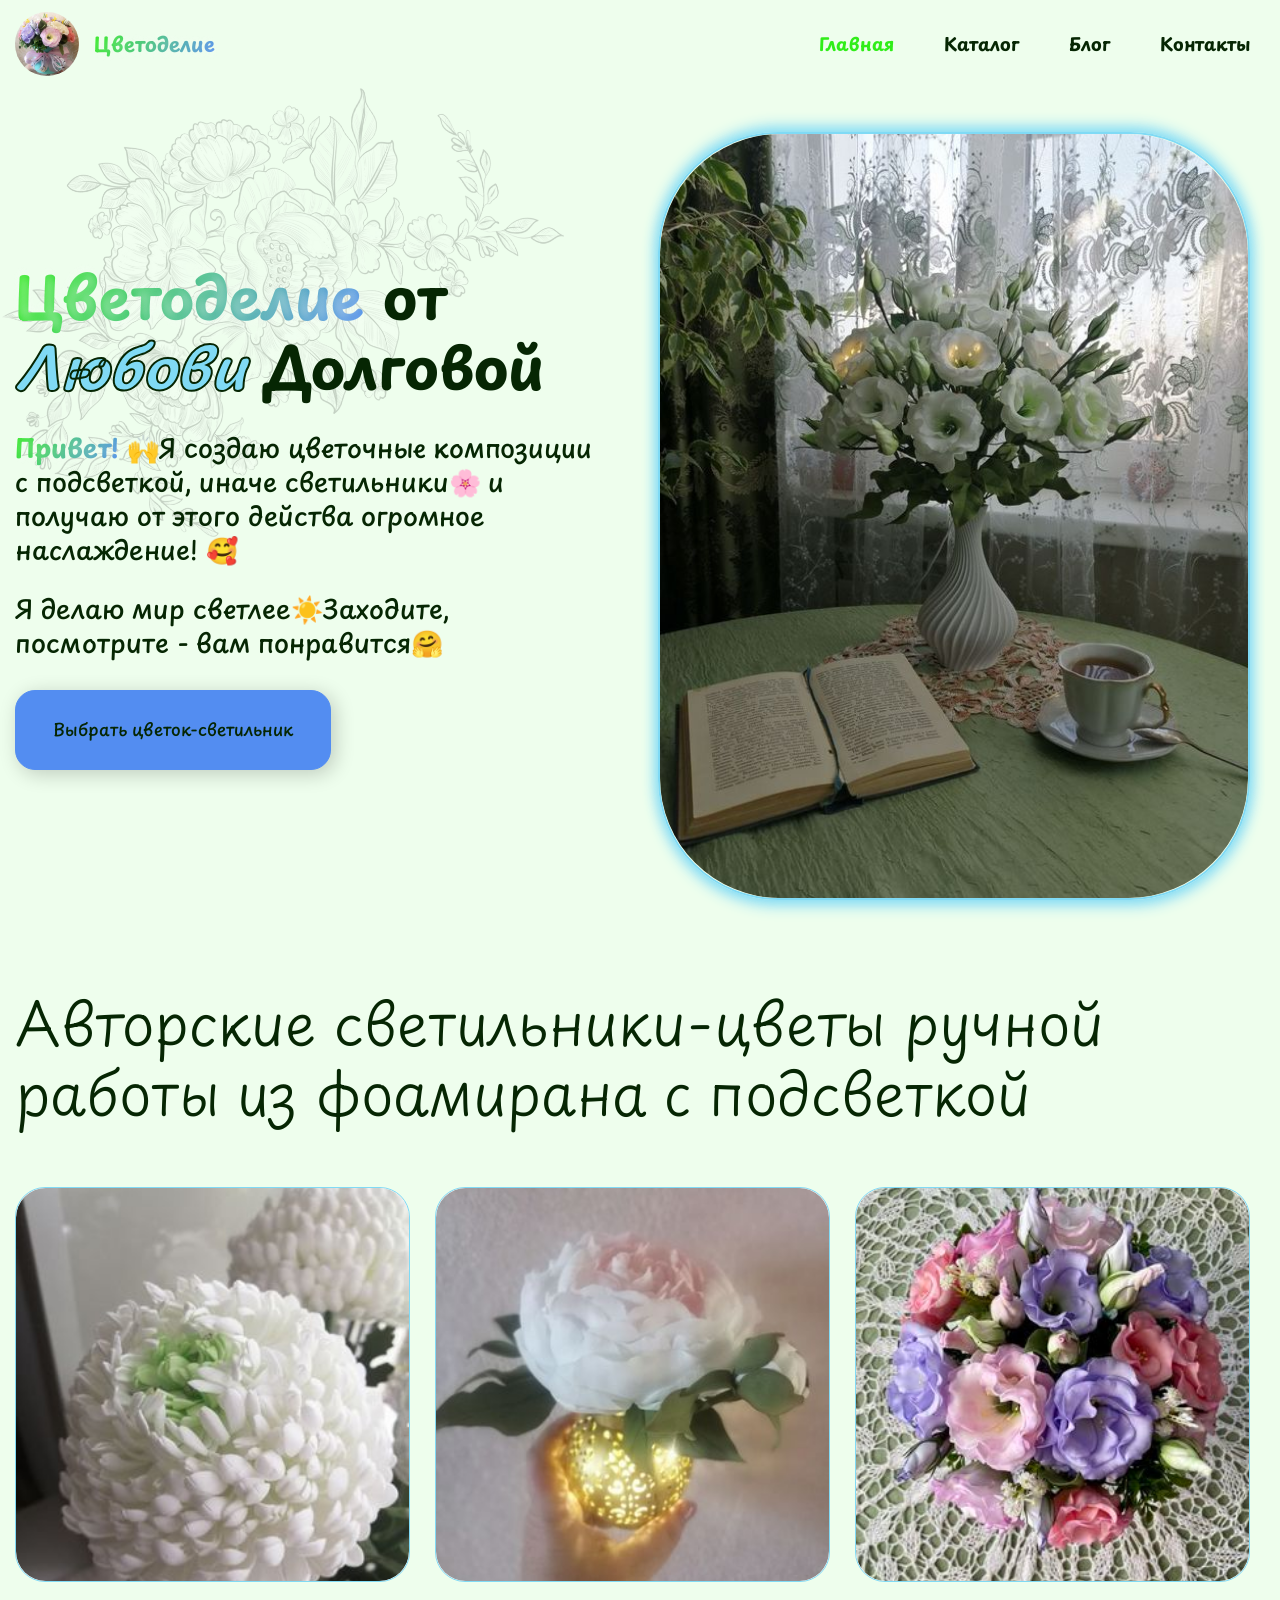
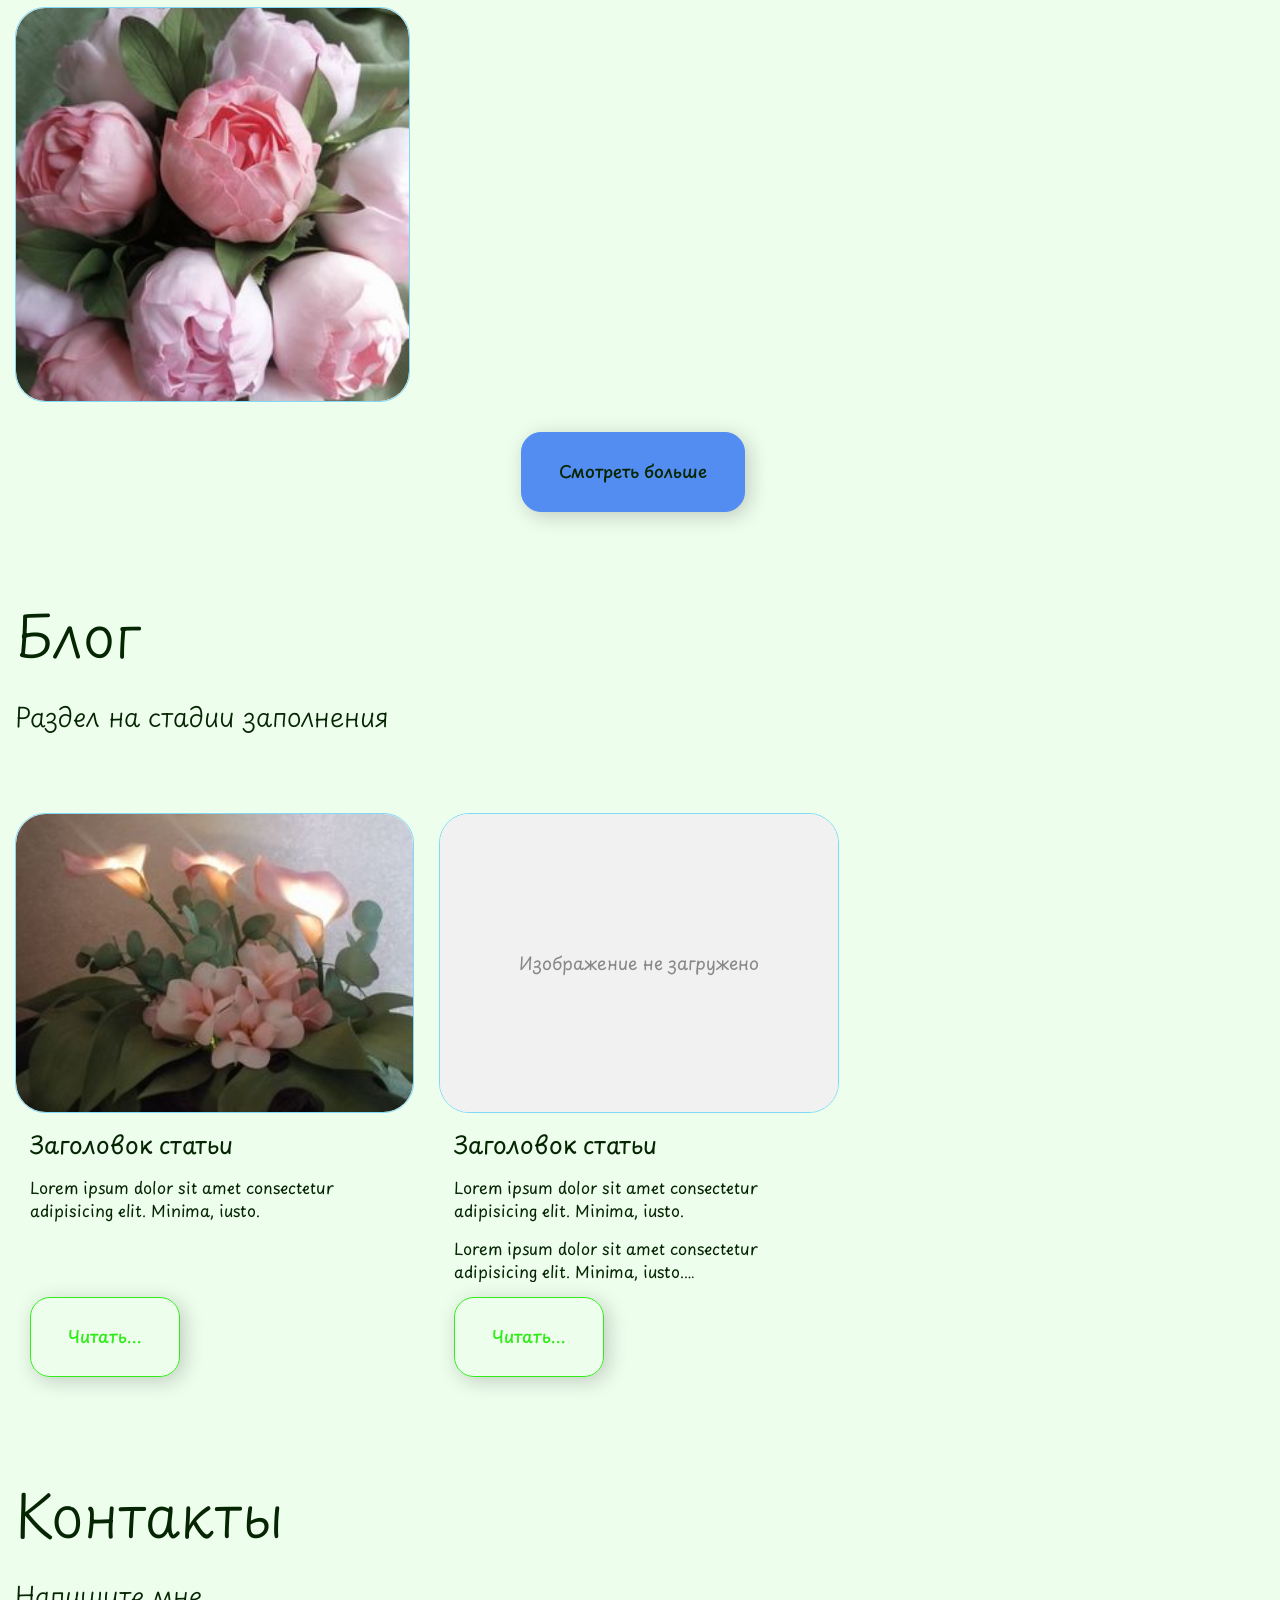
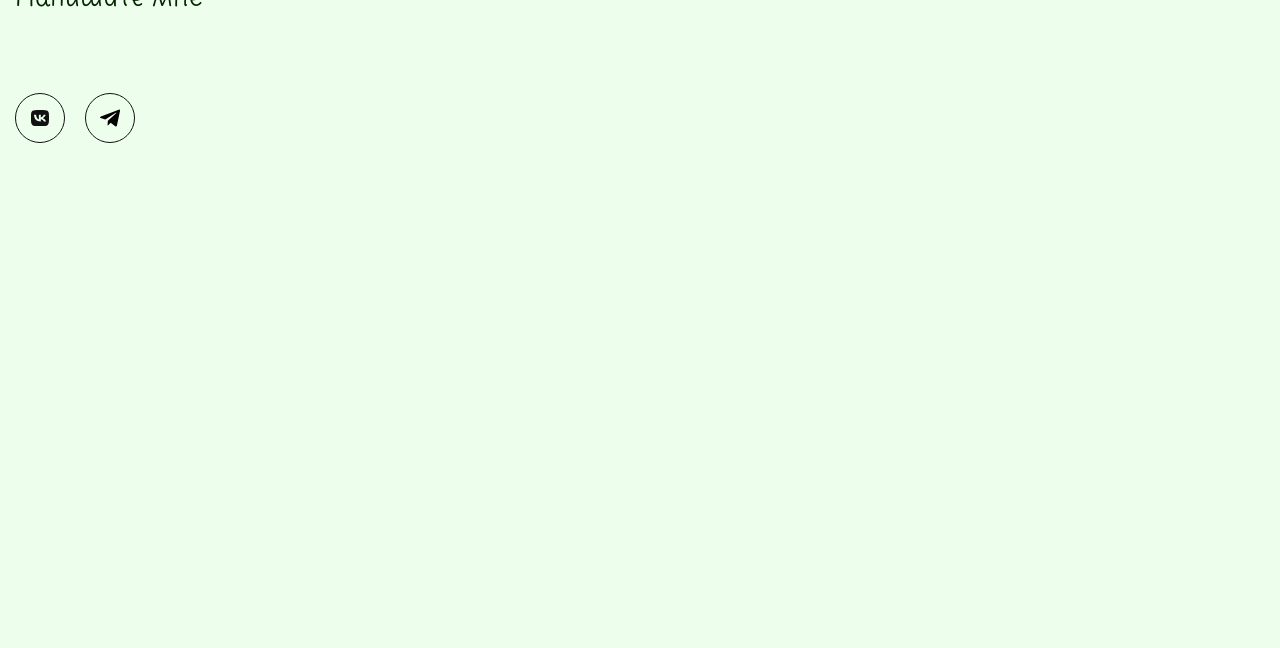
==== commit db906fd7: "Updates" ====
--- a/index.html
+++ b/index.html
@@ -3,8 +3,8 @@
 	<head>
 		<meta charset="UTF-8">
 		<meta name="viewport" content="width=device-width, initial-scale=1.0">
+		<link rel="preload" href="assets/img/hero/hero-1-425.webp" as="image" media="screen and (max-width: 425px)">
 		<link rel="preload" href="assets/img/hero/hero-1.webp" as="image" media="screen and (min-width: 426px)">
-		<link rel="preload" href="assets/img/hero/hero-1-425.webp" as="image" media="screen and (max-width: 425px)">
 		<link rel="preload" href="assets/img/hero/hero-bg-425.webp" as="image" media="screen and (max-width: 425px)">
 		<link rel="preload" href="assets/img/hero/hero-bg-640.webp" as="image" media="screen and (max-width: 640px)">
 		<link rel="preload" href="assets/img/hero/hero-bg-1200.webp" as="image" media="screen and (max-width: 1200px)">
@@ -24,18 +24,23 @@
 		<link rel="preload" href="./assets/fonts/Montserrat-ExtraBold.woff2" as="font" type="font/woff2" crossorigin="anonymous">
 		<link rel="preload" href="./assets/fonts/Montserrat-Bold.woff2" as="font" type="font/woff2" crossorigin="anonymous">
 		<link rel="preload" href="./assets/fonts/Montserrat-Black.woff2" as="font" type="font/woff2" crossorigin="anonymous">
+		<link rel="icon" type="image/png" href="./assets/img/favicon-96x96.png" sizes="96x96">
+		<link rel="icon" type="image/svg+xml" href="./assets/img/favicon.svg">
 		<link rel="shortcut icon" href="./assets/img/favicon.ico">
+		<link rel="apple-touch-icon" sizes="180x180" href="./assets/img/apple-touch-icon.png">
+		<meta name="apple-mobile-web-app-title" content="Flower-lamp">
 		<meta name="keywords" content="цветы светильник, светильник цветок, ночник цветок, интерьерный светильник цветок, необычный светильник в подарок, подарок с подсветкой ручной работы">
 		<meta name="description" content="Я, Любовь Долгова, создаю цветочные композиции с подсветкой, иначе светильники и получаю от этого действа огромное наслаждение! Я делаю мир светлее!">
-		<title>Главная</title>
+		<title>Цветоделие - цветы светильники</title>
+		<link rel="manifest" href="./assets/img/site.webmanifest">
 		<style>
-			@charset "UTF-8";.page{--min-height-section:calc(100svh - var(--header-height))}.page--index{position:relative}.page--index__bg{position:fixed;top:var(--header-height);left:0;opacity:.18;z-index:-1;width:50%;height:50%}.page--index__bg img{width:100%;height:100%;object-fit:contain;object-position:top left}.section-hero{position:relative;padding-top:calc((100svh - var(--min-height-section))/ 2);padding-bottom:calc((100svh - var(--min-height-section))/ 2);min-height:var(--min-height-section)}.section-hero__grid{display:grid;gap:50px}.section-hero__content{display:flex;flex-direction:column;justify-content:center;align-items:center;align-self:center}@media (min-width:1024px){.section-hero__grid{grid-template-columns:repeat(2,1fr)}.section-hero__content{align-items:flex-start}}.section-hero__title{font-weight:700;font-family:PlaypenSans}.section-hero__subtitle{font-weight:500;font-family:PlaypenSans}.section-hero__image{border:2px solid var(--secondary-color);border-radius:clamp(3.75rem,2.045rem + 7.27vw,7.5rem);width:100%;max-height:768px;overflow:hidden;corner-shape:scoop;box-shadow:0 5px 15px var(--secondary-color),0 -5px 15px var(--secondary-color)}.section-hero__image img{width:100%;height:100%;object-fit:cover}.section-catalog__grid{display:grid;grid-template-columns:repeat(auto-fit,minmax(290px,1fr));gap:clamp(.938rem,.653rem + 1.21vw,1.563rem)}@media (min-width:1024px){.section-catalog__grid{grid-template-columns:repeat(auto-fit,minmax(290px,0.5fr))}}@media (min-width:1280px){.section-catalog__grid{grid-template-columns:repeat(auto-fit,minmax(320px,1fr))}}.section-catalog__item{position:relative}.catalog-item__wrapper{display:block;text-decoration:none}.catalog-item__title{position:absolute;right:30px;bottom:20px;left:30px;z-index:2;color:var(--primary-color);font-weight:600;font-size:clamp(1.125rem,.955rem + .73vw,1.5rem);text-align:center}.catalog-item__image{display:flex;border:1px solid var(--secondary-color);border-radius:30px;aspect-ratio:1/1;corner-shape:scoop;width:100%;max-width:none;overflow:hidden;text-align:center}.section-blog__grid{display:grid;grid-template-columns:repeat(auto-fit,minmax(320px,360px));gap:25px}.blog-item{display:flex;flex-direction:column}.blog-item__image{flex-shrink:0;border:1px solid var(--secondary-color);border-radius:30px;aspect-ratio:1/1;corner-shape:scoop}.blog-item__content{display:flex;flex-grow:1;flex-direction:column;align-items:flex-start;gap:15px;padding:15px;height:100%}.blog-item__title{font-size:clamp(1.125rem,.955rem + .73vw,1.5rem)}*{margin:0;padding:0}*,::after,::before{box-sizing:border-box}::after,::before{display:inline-block}html{height:100%;scroll-behavior:smooth;scroll-padding-top:calc(var(--header-height,60px));scroll-snap-type:y mandatory;scrollbar-gutter:stable}body{min-height:100vh;min-height:100svh;line-height:1.4;-ms-text-size-adjust:100%;-moz-text-size-adjust:100%;-webkit-text-size-adjust:100%;-webkit-font-smoothing:antialiased;-moz-osx-font-smoothing:grayscale;text-rendering:optimizeLegibility}a{display:inline-block;color:inherit}ul li[class]{list-style:none}h1,h2,h3{font-weight:inherit;font-size:inherit;text-wrap:balance}img,picture,svg{display:block;border-radius:inherit;max-width:100%}button{background-color:transparent;color:inherit;font-size:inherit;line-height:inherit;font-family:inherit}@media (prefers-reduced-motion:reduce){*,::after,::before{animation-duration:0s!important;animation-iteration-count:1!important;scroll-behavior:auto!important}}@media (prefers-reduced-motion:no-preference){html{scroll-behavior:smooth}html{interpolate-size:allow-keywords}}@font-face{font-family:PlaypenSans;font-display:swap;src:url("assets/fonts/PlaypenSans-Thin.woff2") format("woff2");font-weight:100;font-style:normal}@font-face{font-family:PlaypenSans;font-display:swap;src:url("assets/fonts/PlaypenSans-SemiBold.woff2") format("woff2");font-weight:600;font-style:normal}@font-face{font-family:PlaypenSans;font-display:swap;src:url("assets/fonts/PlaypenSans-Regular.woff2") format("woff2");font-weight:400;font-style:normal}@font-face{font-family:PlaypenSans;font-display:swap;src:url("assets/fonts/PlaypenSans-Medium.woff2") format("woff2");font-weight:500;font-style:normal}@font-face{font-family:PlaypenSans;font-display:swap;src:url("assets/fonts/PlaypenSans-Light.woff2") format("woff2");font-weight:300;font-style:normal}@font-face{font-family:PlaypenSans;font-display:swap;src:url("assets/fonts/PlaypenSans-ExtraLight.woff2") format("woff2");font-weight:200;font-style:normal}@font-face{font-family:PlaypenSans;font-display:swap;src:url("assets/fonts/PlaypenSans-ExtraBold.woff2") format("woff2");font-weight:800;font-style:normal}@font-face{font-family:PlaypenSans;font-display:swap;src:url("assets/fonts/PlaypenSans-Bold.woff2") format("woff2");font-weight:700;font-style:normal}:root{--font-family:"PlaypenSans",sans-serif;--second-family:"Montserrat",sans-serif;--content-width:1520px;--content-offset:15px;--swiper-pagination-bullet-size:24px;--swiper-pagination-bullet-horizontal-gap:0;--swiper-pagination-bullet-border-radius:2px;--swiper-pagination-color:#001f62;--swiper-pagination-bullet-inactive-color:#001f62;--header-height:72px;--text-color:#dcfcd9;--bg-color:#1c221b;--primary-color:#2ce713;--secondary-color:#0a647f;--accent-color:#0e47aa;--light-color:#f0f1f0;color-scheme:light dark;--vk-color:#0077ff;--tg-color:#29a0dc;--wa-color:#25d366;--yt-color:#ff0033}@media (prefers-color-scheme:light){:root{--text-color:#062603;--bg-color:#eefeed;--primary-color:#30ed19;--secondary-color:#80daf5;--accent-color:#538df1;--light-color:#f0f1f0}}@media (prefers-color-scheme:dark){:root{--text-color:#dcfcd9;--bg-color:#1c221b;--primary-color:#2ce713;--secondary-color:#0a647f;--accent-color:#0e47aa}}body{display:flex;position:relative;flex-direction:column;justify-content:start;padding-right:0!important;min-width:320px;color:var(--text-color);font-family:var(--font-family);background-color:var(--bg-color);background-blend-mode:multiply}.wrapper{display:grid;grid-template-rows:var(--header-height) 1fr auto;flex:1 1 auto;overflow:clip}.wrapper>main{grid-row:2;height:100%}.wrapper>*{min-width:0}[class*=__container]{margin-right:auto;margin-left:auto;width:min(var(--content-width),100% - var(--content-offset) * 2)}section:not(:first-of-type){position:relative;padding-top:calc((100svh - var(--min-height-section))/ 2);padding-bottom:calc((100svh - var(--min-height-section))/ 2);min-height:var(--min-height-section)}.section-top{display:grid}.section__title{font-weight:300;line-height:1.2;text-wrap:auto}@media (min-width:75em){.section__title{font-size:58px}.section__title{margin-bottom:30px}}@media (min-width:20em) and (max-width:75em){.section__title{font-size:clamp(24px,11.6363636364px + 3.8636363636vw,58px)}.section__title{margin-bottom:clamp(15px,9.5454545455px + 1.7045454545vw,30px)}}@media (max-width:20em){.section__title{font-size:24px}.section__title{margin-bottom:15px}}.section__title{text-align:center;text-wrap:balance}@media (min-width:1024px){.catalog-item__title{bottom:-10px;opacity:0}.section__title{text-align:left}}.section__subtitle{font-weight:300;font-size:clamp(.875rem,.514rem + 1.48vw,1.625rem);line-height:1.3}@media (min-width:75em){.section__subtitle{margin-bottom:30px}}@media (min-width:20em) and (max-width:75em){.section__subtitle{margin-bottom:clamp(15px,9.5454545455px + 1.7045454545vw,30px)}}@media (max-width:20em){.section__subtitle{margin-bottom:15px}}p{text-wrap:pretty}p:not(:last-of-type){margin-bottom:1em}.color-effect{background:linear-gradient(120deg,var(--primary-color),var(--accent-color));background-clip:text;-webkit-background-clip:text;-webkit-text-fill-color:transparent;text-shadow:2px 5px 7px rgba(250,250,250,.2),-2px -5px 7px rgba(250,250,250,.2)}.font-effect{-webkit-text-stroke-width:2px;-webkit-text-stroke-color:var(--text-color);color:var(--secondary-color);font-style:italic}ul[class]{margin:0;padding:0;list-style:none}.image-container{display:flex;position:relative;justify-content:center;align-items:center;margin:0;background-color:var(--light-color);aspect-ratio:4/3;max-width:400px;overflow:hidden}.image-container img{width:100%;height:100%;object-fit:cover;object-position:center}.image-container:empty::before{display:flex;justify-content:center;align-items:center;background-color:var(--light-color);padding:1rem;width:100%;height:100%;content:"Изображение не загружено";color:#888;font-size:1.1rem;text-align:center}.menu__body{position:fixed;top:0;right:-100%;background-color:var(--bg-color);padding:calc(var(--header-height) + 30px) 15px 30px 15px;width:100%;max-width:400px;height:100svh;overflow:auto}@media (min-width:47.99875em){.menu__body{position:relative;right:0;background-color:transparent;padding:0;width:auto;max-width:none;height:auto;overflow:initial}}.menu__list{display:flex;flex-direction:column;align-items:center;gap:30px;background-color:var(--bg-color)}.menu__item>a{font-weight:700;font-size:18px;text-decoration:none}.menu__item.menu__item--active>a{color:var(--primary-color)}.icon-menu{display:block;position:relative;z-index:5;border:none;width:1.5rem;height:.875rem}.icon-menu span,.icon-menu::after,.icon-menu::before{position:absolute;right:0;background-color:var(--secondary-color);width:100%;height:2px;content:""}.icon-menu::before{top:0}.icon-menu::after{bottom:0}.icon-menu span{top:calc(50% - 1px)}@media (min-width:47.99875em){.menu__list{flex-direction:row;gap:50px;background-color:transparent}.icon-menu{display:none}}.header{--size-logo:clamp(3rem, 2.545rem + 1.94vw, 4rem);position:absolute;top:0;right:0;left:0;z-index:200;background-color:var(--bg-color);padding-top:12px;padding-bottom:12px;height:fit-content;color:var(--text-color)}.header__container{display:flex;justify-content:space-between;align-items:center}.header__logo{display:flex;align-items:center;gap:1ch;font-weight:700;font-size:20px}.header__logo img{border-radius:var(--size-logo);width:var(--size-logo);height:var(--size-logo)}.button{--btn-padding:clamp(0.938rem, 0.576rem + 1.48vw, 1.688rem) clamp(1.563rem, -1.866rem + 17.14vw, 2.313rem);--btn-gap:10px;--btn-border-width:1px;--btn-border-style:solid;--btn-border-color:var(--accent-color);--btn-border-radius:20px;--btn-font-family:inherit;--btn-font-size:clamp(0.938rem, 0.881rem + 0.24vw, 1.063rem);--btn-font-weight:500;--btn-color:var(--text-color);--btn-bg-color:var(--accent-color);--btn-size-icon:24px;display:inline-flex;position:relative;justify-content:center;align-items:center;vertical-align:middle;gap:var(--btn-gap);box-shadow:4px 4px 20px 0 rgba(0,0,0,.2);border-width:var(--btn-border-width,1px);border-style:var(--btn-border-style);border-color:var(--btn-border-color);border-radius:var(--btn-border-radius);background-color:var(--btn-bg-color);padding:var(--btn-padding);color:var(--btn-color);font-weight:var(--btn-font-weight,600);font-size:var(--btn-font-size, 18px);line-height:1.4;font-family:var(--font-panton);text-align:center;text-decoration:none}body::after{content:"";background-color:rgba(0,0,0,.5);position:fixed;width:100%;height:100%;top:0;left:0;opacity:0;z-index:149}[data-fls-popup]{position:fixed;top:0;left:0;bottom:0;right:0;padding:30px 10px;visibility:hidden}[data-fls-popup-wrapper]{display:flex;flex-direction:column;align-items:center;min-height:100%;flex:1 1 auto;width:100%;display:flex;justify-content:center;align-items:center}[data-fls-popup-body]{visibility:hidden;transform:scale(0);background-color:#eee;padding:20px;width:100%;max-width:900px;border-radius:20px}
+			@charset "UTF-8";.button{--btn-padding:clamp(0.938rem, 0.576rem + 1.48vw, 1.688rem) clamp(1.563rem, -1.866rem + 17.14vw, 2.313rem);--btn-gap:10px;--btn-border-width:1px;--btn-border-style:solid;--btn-border-color:var(--accent-color);--btn-border-radius:20px;--btn-font-family:inherit;--btn-font-size:clamp(0.938rem, 0.881rem + 0.24vw, 1.063rem);--btn-font-weight:500;--btn-color:var(--text-color);--btn-bg-color:var(--accent-color);--btn-size-icon:24px;display:inline-flex;position:relative;justify-content:center;align-items:center;vertical-align:middle;gap:var(--btn-gap);box-shadow:4px 4px 20px 0 rgba(0,0,0,.2);border-width:var(--btn-border-width,1px);border-style:var(--btn-border-style);border-color:var(--btn-border-color);border-radius:var(--btn-border-radius);background-color:var(--btn-bg-color);padding:var(--btn-padding);color:var(--btn-color);font-weight:var(--btn-font-weight,600);font-size:var(--btn-font-size, 18px);line-height:1.4;font-family:var(--font-panton);text-align:center;text-decoration:none}.page--index{position:relative}.page--index__bg{position:fixed;top:var(--header-height);left:0;opacity:.18;z-index:-1;width:50%;height:50%}.page--index__bg img{width:100%;height:100%;object-fit:contain;object-position:top left}.section-hero{position:relative;padding-top:calc((100svh - var(--min-height-section))/ 2);padding-bottom:calc((100svh - var(--min-height-section))/ 2);min-height:var(--min-height-section)}.section-hero__grid{display:grid;gap:clamp(1.25rem,.167rem + 4.62vw,3.125rem)}.section-hero__content{display:flex;flex-direction:column;justify-content:center;align-items:center;align-self:center}@media (min-width:1024px){.section-hero__grid{grid-template-columns:repeat(2,1fr)}.section-hero__content{align-items:flex-start}}.section-hero__title{font-weight:700;font-family:PlaypenSans}.section-hero__subtitle{font-weight:500;font-family:PlaypenSans}.section-hero__image{border:2px solid var(--secondary-color);border-radius:clamp(3.75rem,2.045rem + 7.27vw,7.5rem);width:100%;max-height:768px;overflow:hidden;corner-shape:scoop;box-shadow:0 5px 15px var(--secondary-color),0 -5px 15px var(--secondary-color)}@media screen and (max-width:1023.98px){.section-hero__image{aspect-ratio:58/65}}.section-hero__image img{width:100%;height:100%;object-fit:cover}.section-blog__grid{display:grid;grid-template-columns:repeat(auto-fit,minmax(290px,1fr));gap:clamp(.938rem,.653rem + 1.21vw,1.563rem)}@media (min-width:1024px){.section-blog__grid{grid-template-columns:repeat(auto-fit,minmax(300px,0.33fr))}}@media (min-width:1366px){.section-blog__grid{grid-template-columns:repeat(auto-fit,minmax(320px,0.25fr))}}.blog-item{display:flex;flex-direction:column}.blog-item__image{flex-shrink:0;border:1px solid var(--secondary-color);border-radius:30px;aspect-ratio:4/3;corner-shape:scoop;max-width:none}.blog-item__content{display:flex;flex-grow:1;flex-direction:column;align-items:flex-start;gap:15px;padding:15px;height:100%}.blog-item__title{font-size:clamp(1.125rem,.955rem + .73vw,1.5rem)}.blog-item__text{flex-grow:1}*{margin:0;padding:0}*,::after,::before{box-sizing:border-box}::after,::before{display:inline-block}html{height:100%;scroll-behavior:smooth;scroll-padding-top:calc(var(--header-height,60px));scroll-snap-type:y mandatory;scrollbar-gutter:stable}body{min-height:100vh;min-height:100svh;line-height:1.4;-ms-text-size-adjust:100%;-moz-text-size-adjust:100%;-webkit-text-size-adjust:100%;-webkit-font-smoothing:antialiased;-moz-osx-font-smoothing:grayscale;text-rendering:optimizeLegibility}a{display:inline-block;color:inherit}ul li[class]{list-style:none}h1,h2,h3{font-weight:inherit;font-size:inherit;text-wrap:balance}img{display:block;border-radius:inherit;max-width:100%}button{background-color:transparent;color:inherit;font-size:inherit;line-height:inherit;font-family:inherit}@media (prefers-reduced-motion:no-preference){html{scroll-behavior:smooth}html{interpolate-size:allow-keywords}}@font-face{font-family:PlaypenSans;font-display:swap;src:url("assets/fonts/PlaypenSans-Thin.woff2") format("woff2");font-weight:100;font-style:normal}@font-face{font-family:PlaypenSans;font-display:swap;src:url("assets/fonts/PlaypenSans-SemiBold.woff2") format("woff2");font-weight:600;font-style:normal}@font-face{font-family:PlaypenSans;font-display:swap;src:url("assets/fonts/PlaypenSans-Regular.woff2") format("woff2");font-weight:400;font-style:normal}@font-face{font-family:PlaypenSans;font-display:swap;src:url("assets/fonts/PlaypenSans-Medium.woff2") format("woff2");font-weight:500;font-style:normal}@font-face{font-family:PlaypenSans;font-display:swap;src:url("assets/fonts/PlaypenSans-Light.woff2") format("woff2");font-weight:300;font-style:normal}@font-face{font-family:PlaypenSans;font-display:swap;src:url("assets/fonts/PlaypenSans-ExtraLight.woff2") format("woff2");font-weight:200;font-style:normal}@font-face{font-family:PlaypenSans;font-display:swap;src:url("assets/fonts/PlaypenSans-ExtraBold.woff2") format("woff2");font-weight:800;font-style:normal}@font-face{font-family:PlaypenSans;font-display:swap;src:url("assets/fonts/PlaypenSans-Bold.woff2") format("woff2");font-weight:700;font-style:normal}:root{--font-family:"PlaypenSans",sans-serif;--second-family:"Montserrat",sans-serif;--content-width:1520px;--content-offset:15px;--swiper-pagination-bullet-size:24px;--swiper-pagination-bullet-horizontal-gap:0;--swiper-pagination-bullet-border-radius:2px;--swiper-pagination-color:#001f62;--swiper-pagination-bullet-inactive-color:#001f62;--header-height:72px;--min-height-section:calc(100svh - var(--header-height));--text-color:#dcfcd9;--bg-color:#1c221b;--primary-color:#2ce713;--secondary-color:#0a647f;--accent-color:#0e47aa;--light-color:#f0f1f0;color-scheme:light dark;--vk-color:#0077ff;--tg-color:#29a0dc;--wa-color:#25d366;--yt-color:#ff0033}@media (prefers-color-scheme:light){:root{--text-color:#062603;--bg-color:#eefeed;--primary-color:#30ed19;--secondary-color:#80daf5;--accent-color:#538df1;--light-color:#f0f1f0}}@media (prefers-color-scheme:dark){:root{--text-color:#dcfcd9;--bg-color:#1c221b;--primary-color:#2ce713;--secondary-color:#0a647f;--accent-color:#0e47aa}}body{display:flex;position:relative;flex-direction:column;justify-content:start;padding-right:0!important;min-width:320px;color:var(--text-color);font-family:var(--font-family);background-color:var(--bg-color);background-blend-mode:multiply}.wrapper{display:grid;grid-template-rows:var(--header-height) 1fr auto;flex:1 1 auto;overflow:clip}.wrapper>main{grid-row:2;height:100%}.wrapper>*{min-width:0}[class*=__container]{margin-right:auto;margin-left:auto;width:min(var(--content-width),100% - var(--content-offset) * 2)}section{position:relative;padding-top:calc((100svh - var(--min-height-section))/ 2);padding-bottom:calc((100svh - var(--min-height-section))/ 2);min-height:var(--min-height-section)}.section-top{display:grid}.section__title{font-weight:300;line-height:1.2;text-wrap:auto}@media (min-width:75em){.section__title{font-size:58px}.section__title{margin-bottom:30px}}@media (min-width:20em) and (max-width:75em){.section__title{font-size:clamp(24px,11.6363636364px + 3.8636363636vw,58px)}.section__title{margin-bottom:clamp(15px,9.5454545455px + 1.7045454545vw,30px)}}@media (max-width:20em){.section__title{font-size:24px}.section__title{margin-bottom:15px}}.section__title{text-align:center;text-wrap:balance}.section__subtitle{font-weight:300;font-size:clamp(.875rem,.514rem + 1.48vw,1.625rem);line-height:1.3}@media (min-width:75em){.section__subtitle{margin-bottom:30px}}@media (min-width:20em) and (max-width:75em){.section__subtitle{margin-bottom:clamp(15px,9.5454545455px + 1.7045454545vw,30px)}}@media (max-width:20em){.section__subtitle{margin-bottom:15px}}p{text-wrap:pretty}p:not(:last-of-type){margin-bottom:1em}.color-effect{background:linear-gradient(120deg,var(--primary-color),var(--accent-color));background-clip:text;-webkit-background-clip:text;-webkit-text-fill-color:transparent;text-shadow:2px 5px 7px rgba(250,250,250,.2),-2px -5px 7px rgba(250,250,250,.2)}.font-effect{-webkit-text-stroke-width:2px;-webkit-text-stroke-color:var(--text-color);color:var(--secondary-color);font-style:italic}ul[class]{margin:0;padding:0;list-style:none}img{display:block;border-radius:inherit;width:100%;max-width:100%}@supports (-webkit-line-clamp:4){.news-card__text{display:-webkit-box;-webkit-line-clamp:4;overflow:hidden;text-overflow:ellipsis;white-space:initial;-webkit-box-orient:vertical}}.image-container{display:flex;position:relative;justify-content:center;align-items:center;margin:0;background-color:var(--light-color);aspect-ratio:4/3;max-width:400px;overflow:hidden}.image-container img{width:100%;height:100%;object-fit:cover;object-position:center}.image-container:empty::before{display:flex;justify-content:center;align-items:center;background-color:var(--light-color);padding:1rem;width:100%;height:100%;content:"Изображение не загружено";color:#888;font-size:1.1rem;text-align:center}@media (prefers-reduced-motion:reduce){*,::after,::before{animation-duration:0s!important;animation-iteration-count:1!important;scroll-behavior:auto!important}}.menu__body{position:fixed;top:0;right:-100%;background-color:var(--bg-color);padding:calc(var(--header-height) + 30px) 15px 30px 15px;width:100%;max-width:400px;height:100svh;overflow:auto}@media (min-width:47.99875em){.menu__body{position:relative;right:0;background-color:transparent;padding:0;width:auto;max-width:none;height:auto;overflow:initial}}.menu__list{display:flex;flex-direction:column;align-items:center;gap:30px;background-color:var(--bg-color)}.menu__item>a{font-weight:700;font-size:18px;text-decoration:none}.menu__item.menu__item--active>a{color:var(--primary-color)}.icon-menu{display:block;position:relative;z-index:5;border:none;width:1.5rem;height:.875rem}.icon-menu span,.icon-menu::after,.icon-menu::before{position:absolute;right:0;background-color:var(--secondary-color);width:100%;height:2px;content:""}.icon-menu::before{top:0}.icon-menu::after{bottom:0}.icon-menu span{top:calc(50% - 1px)}@media (min-width:47.99875em){.menu__list{flex-direction:row;gap:50px;background-color:transparent}.icon-menu{display:none}}.header{--size-logo:clamp(3rem, 2.545rem + 1.94vw, 4rem);position:absolute;top:0;right:0;left:0;z-index:200;background-color:var(--bg-color);padding-top:12px;padding-bottom:12px;height:fit-content;color:var(--text-color)}.header__container{display:flex;justify-content:space-between;align-items:center}.header__logo{display:flex;align-items:center;gap:1ch;font-weight:700;font-size:20px;text-decoration:none}.header__logo img{border-radius:var(--size-logo);width:var(--size-logo);height:var(--size-logo)}.section-catalog__container{display:flex;row-gap:clamp(.938rem,.396rem + 2.31vw,1.875rem);flex-direction:column}.section-catalog__grid{display:grid;grid-template-columns:repeat(auto-fit,minmax(290px,1fr));gap:clamp(.938rem,.653rem + 1.21vw,1.563rem)}@media (min-width:1024px){.section__title{text-align:left}.section-catalog__grid{grid-template-columns:repeat(auto-fit,minmax(290px,0.5fr))}}@media (min-width:1280px){.section-catalog__grid{grid-template-columns:repeat(auto-fit,minmax(320px,1fr))}}.section-catalog__item{position:relative}@media (min-width:600px){.section-catalog .button{align-self:center}}.catalog-item__wrapper{--item-border-radius:30px;display:block;position:relative;text-decoration:none}.catalog-item__wrapper:before{position:absolute;right:0;bottom:0;left:0;z-index:1;border-bottom-right-radius:var(--item-border-radius);border-bottom-left-radius:var(--item-border-radius);background:linear-gradient(180deg,transparent 15%,rgba(0,0,0,.9) 100%);height:50%;corner-shape:scoop;opacity:0;content:""}.catalog-item__title{position:absolute;right:30px;bottom:20px;left:30px;z-index:2;color:var(--primary-color);font-weight:600;font-size:clamp(1.125rem,.955rem + .73vw,1.5rem);text-align:center}@media (min-width:1024px){.catalog-item__title{bottom:-10px;opacity:0}}.catalog-item__image{display:flex;border:1px solid var(--secondary-color);border-radius:var(--item-border-radius);aspect-ratio:1/1;corner-shape:scoop;width:100%;max-width:none;overflow:hidden;text-align:center}
 		</style>
-		<script type="module" crossorigin="" src="./js/index.min.js?v=1771784925955"></script>
-		<link rel="modulepreload" crossorigin="" href="./js/common.min.js?v=1771784925955">
-		<link rel="modulepreload" crossorigin="" href="./js/popup.min.js?v=1771784925955">
-		<link rel="stylesheet" crossorigin="" href="./css/popup.min.css?v=1771784925955" media="print" onload="this.media='all'">
-		<link rel="stylesheet" crossorigin="" href="./css/index.min.css?v=1771784925955" media="print" onload="this.media='all'">
+		<script type="module" crossorigin="" src="./js/index.min.js?v=1771872798270"></script>
+		<link rel="modulepreload" crossorigin="" href="./js/common.min.js?v=1771872798270">
+		<link rel="modulepreload" crossorigin="" href="./js/main.min.js?v=1771872798270">
+		<link rel="stylesheet" crossorigin="" href="./css/main.min.css?v=1771872798270" media="print" onload="this.media='all'">
+		<link rel="stylesheet" crossorigin="" href="./css/index.min.css?v=1771872798270" media="print" onload="this.media='all'">
 	</head>
 	<body>
 		<div class="wrapper">
@@ -49,16 +54,16 @@
 						<nav class="menu__body" aria-label="Главная">
 							<ul class="menu__list">
 								<li class="menu__item menu__item--active">
-									<a href="#home" class="menu__link">Главная</a>
+									<a href="/#home" class="menu__link">Главная</a>
 								</li>
 								<li class="menu__item">
-									<a href="#catalog" class="menu__link">Каталог</a>
+									<a href="/#catalog" class="menu__link">Каталог</a>
 								</li>
 								<li class="menu__item">
-									<a href="#blog" class="menu__link">Блог</a>
+									<a href="/#blog" class="menu__link">Блог</a>
 								</li>
 								<li class="menu__item">
-									<a href="#contacts" class="menu__link">Контакты</a>
+									<a href="/#contacts" class="menu__link">Контакты</a>
 								</li>
 							</ul>
 						</nav>
@@ -76,12 +81,7 @@
 			</header>
 			<main class="page page--index">
 				<div class="page--index__bg">
-					<picture>
-						<source media="(max-width: 425px)" srcset="./assets/img/hero/hero-bg-425.webp" type="image/webp">
-						<source media="(max-width: 640px)" srcset="./assets/img/hero/hero-bg-640.webp" type="image/webp">
-						<source srcset="./assets/img/hero/hero-bg.webp" type="image/webp">
-						<img width="1000" height="800" alt="Image" fetchpriority="high" src="./assets/img/hero/hero-bg.webp">
-					</picture>
+					<img src="./assets/img/hero/hero-bg.png" width="1000" height="800" alt="Image" fetchpriority="high">
 				</div>
 				<section class="section-hero" aria-labelledby="section-hero-title" id="home">
 					<div class="section-hero__container">
@@ -104,58 +104,52 @@
 								<a href="#catalog" data-fls-button="" class="button">Выбрать цветок-светильник</a>
 							</div>
 							<div class="section-hero__image">
-								<picture>
-									<source media="(max-width: 425px)" srcset="./assets/img/hero/hero-1-425.webp" type="image/webp">
-									<source srcset="./assets/img/hero/hero-1.webp" type="image/webp">
-									<img width="576" height="768" alt="Image" fetchpriority="high" src="./assets/img/hero/hero-1.webp">
-								</picture>
+								<img src="./assets/img/hero/hero-1.jpg" width="576" height="768" alt="Image" fetchpriority="high">
 							</div>
 						</div>
 					</div>
 				</section>
-				<section class="section-catalog" aria-labelledby="section-catalog-title" id="catalog">
+				<section data-fls-sectioncatalog="" class="section-catalog" aria-labelledby="section-catalog-title" id="catalog">
 					<div class="section-catalog__container">
 						<div class="section-top">
 							<h2 class="section__title section-catalog__title" id="section-catalog-title">Авторские светильники-цветы ручной работы из фоамирана с подсветкой</h2>
 							<!-- <p class="section__subtitle">dfsdfcsdfsdfas dsf sdf asdf asdf</p> -->
 						</div>
 						<div data-fls-gallery="" class="section-catalog__grid">
-							<a href="./assets/img/catalog/chrysanthemums/photo_01.webp" class="catalog-item__wrapper">
+							<a href="assets/img/catalog/chrysanthemums/photo_01.jpg" class="catalog-item__wrapper">
 								<article class="section-catalog__item catalog-item">
 									<h3 class="catalog-item__title">Белая хризантема ручной работы с подсветкой</h3>
 									<div class="catalog-item__image image-container">
-										<picture>
-											<source srcset="./assets/img/catalog/chrysanthemums/preview/photo_01.webp" type="image/webp">
-											<img width="360" height="360" alt="Белая хризантема ручной работы с подсветкой" decoding="async" loading="lazy" src="./assets/img/catalog/chrysanthemums/preview/photo_01.webp">
-										</picture>
-									</div>
-								</article>
-							</a>
-							<a href="#" class="catalog-item__wrapper">
+										<img src="./assets/img/catalog/chrysanthemums/preview/photo_01.jpg" width="360" height="360" alt="Белая хризантема ручной работы с подсветкой" decoding="async" loading="lazy">
+									</div>
+								</article>
+							</a>
+							<a href="assets/img/catalog/pions/photo_01.jpg" class="catalog-item__wrapper">
 								<article class="section-catalog__item catalog-item">
 									<h3 class="catalog-item__title">Светильник-пион ручной работы с подсветкой</h3>
-									<div class="catalog-item__image image-container"></div>
-								</article>
-							</a>
-							<a href="#" class="catalog-item__wrapper">
-								<article class="section-catalog__item catalog-item">
-									<h3 class="catalog-item__title">Светильник-пион ручной работы с подсветкой</h3>
-									<div class="catalog-item__image image-container"></div>
-								</article>
-							</a>
-							<a href="#" class="catalog-item__wrapper">
-								<article class="section-catalog__item catalog-item">
-									<h3 class="catalog-item__title">Светильник-пион ручной работы с подсветкой</h3>
-									<div class="catalog-item__image image-container"></div>
-								</article>
-							</a>
-							<a href="#" class="catalog-item__wrapper">
-								<article class="section-catalog__item catalog-item">
-									<h3 class="catalog-item__title">Светильник-пион ручной работы с подсветкой</h3>
-									<div class="catalog-item__image image-container"></div>
-								</article>
-							</a>
-						</div>
+									<div class="catalog-item__image image-container">
+										<img src="./assets/img/catalog/pions/preview/photo_01.jpg" width="360" height="360" alt="Светильник-пион ручной работы с подсветкой" decoding="async" loading="lazy">
+									</div>
+								</article>
+							</a>
+							<a href="assets/img/catalog/eustoma/photo_01.jpg" class="catalog-item__wrapper">
+								<article class="section-catalog__item catalog-item">
+									<h3 class="catalog-item__title">Эустомы в шляпной коробке</h3>
+									<div class="catalog-item__image image-container">
+										<img src="./assets/img/catalog/eustoma/preview/photo_01.jpg" width="360" height="360" alt="Эустомы в шляпной коробке" decoding="async" loading="lazy">
+									</div>
+								</article>
+							</a>
+							<a href="assets/img/catalog/03/photo_01.jpg" class="catalog-item__wrapper">
+								<article class="section-catalog__item catalog-item">
+									<h3 class="catalog-item__title">Эустомы</h3>
+									<div class="catalog-item__image image-container">
+										<img src="./assets/img/catalog/03/preview/photo_01.jpg" width="360" height="360" alt="Эустомы" decoding="async" loading="lazy">
+									</div>
+								</article>
+							</a>
+						</div>
+						<a href="catalog.html" class="button">Смотреть больше</a>
 					</div>
 				</section>
 				<section class="section-blog" aria-labelledby="section-blog-title" id="blog">
@@ -167,10 +161,7 @@
 						<div class="section-blog__grid blog">
 							<article class="blog-item">
 								<div class="blog-item__image image-container">
-									<picture>
-										<source srcset="./assets/img/blog/image-01.webp" type="image/webp">
-										<img width="360" height="360" alt="Заголовок статьи" decoding="async" loading="lazy" src="./assets/img/blog/image-01.webp">
-									</picture>
+									<img src="./assets/img/blog/image-01.jpg" width="360" height="360" alt="Заголовок статьи" decoding="async" loading="lazy">
 								</div>
 								<div class="blog-item__content">
 									<h3 class="blog-item__title">Заголовок статьи</h3>
@@ -218,7 +209,7 @@
 								<li class="socials__item">
 									<!-- VK -->
 									<a href="#" target="_blank" class="socials__link" rel="noopener noreferrer">
-										<svg class="vk-icon" viewbox="0 0 16.875 15" xmlns="http://www.w3.org/2000/svg" xmlns:xlink="http://www.w3.org/1999/xlink" width="16.875" height="15" fill="none" customframe="#000000">
+										<svg class="vk-icon" viewbox="0 0 16.875 15" xmlns="http://www.w3.org/2000/svg" xmlns:xlink="http://www.w3.org/1999/xlink" width="18" height="16" fill="none" customframe="#000000">
 											<path d="M1.18687 1.054C0 2.11 0 3.806 0 7.2L0 7.8C0 11.194 0 12.891 1.18687 13.946C2.37262 15 4.28063 15 8.1 15L8.775 15C12.5933 15 14.5024 15 15.6892 13.946C16.875 12.891 16.875 11.194 16.875 7.8L16.875 7.2C16.875 3.806 16.875 2.109 15.6892 1.054C14.5024 0 12.5933 0 8.775 0L8.1 0C4.28175 0 2.37262 0 1.18687 1.054ZM2.84737 4.563C2.93963 8.463 5.13338 10.806 8.97863 10.806L9.19688 10.806L9.19688 8.575C10.6099 8.7 11.6786 9.619 12.1084 10.806L14.1053 10.806C13.5563 9.031 12.114 8.05 11.214 7.675C12.114 7.213 13.3808 6.088 13.6834 4.563L11.8688 4.563C11.475 5.8 10.3084 6.925 9.19688 7.03L9.19688 4.563L7.38338 4.563L7.38338 8.888C6.25838 8.638 4.8375 7.425 4.7745 4.563L2.84737 4.563Z" fill="rgb(17,17,17)" fill-rule="evenodd"></path>
 										</svg>
 									</a>
@@ -226,7 +217,7 @@
 								<li class="socials__item">
 									<!-- TELEGRAM -->
 									<a href="#" target="_blank" class="socials__link" rel="noopener noreferrer">
-										<svg xmlns="http://www.w3.org/2000/svg" width="24" height="24" id="telegram">
+										<svg xmlns="http://www.w3.org/2000/svg" width="24" height="24" id="telegram" viewbox="0 0 24 24">
 											<path d="m20.665 3.717-17.73 6.837c-1.21.486-1.203 1.161-.222 1.462l4.552 1.42 10.532-6.645c.498-.303.953-.14.579.192l-8.533 7.701h-.002l.002.001-.314 4.692c.46 0 .663-.211.921-.46l2.211-2.15 4.599 3.397c.848.467 1.457.227 1.668-.785l3.019-14.228c.309-1.239-.473-1.8-1.282-1.434z"></path>
 										</svg>
 									</a>
@@ -236,25 +227,14 @@
 					</div>
 				</section>
 			</main>
+			<!-- <block name="footer"></block> -->
 		</div>
-		<div data-fls-popup="popup" aria-hidden="true" class="popup">
-			<div data-fls-popup-wrapper="" class="popup__wrapper">
-				<div data-fls-popup-body="" class="popup__body">
-					<button data-fls-popup-close="" type="button" class="popup__close">
-						<svg width="23" height="23" viewbox="0 0 23 23" fill="none" xmlns="http://www.w3.org/2000/svg">
-							<path opacity="0.850056" d="M1.73333 1.48883L21.5469 21.0288" stroke="#979797" stroke-linecap="square"></path>
-							<path opacity="0.850056" d="M21.2667 1.48883L1.45309 21.0288" stroke="#979797" stroke-linecap="square"></path>
-						</svg>
-					</button>
-					<div data-fls-popup-content="" class="popup__text"><!-- Контент --></div>
-				</div>
-			</div>
-		</div>
+		<!-- <block name="popup"></block> -->
 		<noscript>
-			<link rel="stylesheet" crossorigin="" href="./css/popup.min.css?v=1771784925955">
+			<link rel="stylesheet" crossorigin="" href="./css/main.min.css?v=1771872798270">
 		</noscript>
 		<noscript>
-			<link rel="stylesheet" crossorigin="" href="./css/index.min.css?v=1771784925955">
+			<link rel="stylesheet" crossorigin="" href="./css/index.min.css?v=1771872798270">
 		</noscript>
 	</body>
 </html>
--- a/css/main.min.css
+++ b/css/main.min.css
@@ -0,0 +1 @@
+@charset "UTF-8";*{margin:0;padding:0;-webkit-tap-highlight-color:transparent}*,:after,:before{box-sizing:border-box}:after,:before{display:inline-block}html{height:100%;scroll-behavior:smooth;scroll-padding-top:calc(var(--header-height, 3.75rem));scroll-snap-type:y mandatory;scrollbar-gutter:stable}body{line-height:1.4;min-height:100vh;min-height:100svh;-ms-text-size-adjust:100%;-moz-text-size-adjust:100%;-webkit-text-size-adjust:100%;-webkit-font-smoothing:antialiased;-moz-osx-font-smoothing:grayscale;text-rendering:optimizeLegibility}button,option,select{cursor:pointer}a{color:inherit;display:inline-block}a:not([class]){text-decoration-skip-ink:auto}.list-reset,ul li[class]{list-style:none}.list-reset{margin:0;padding:0}.input-reset{-webkit-appearance:none;appearance:none;background-color:transparent;border:none;border-radius:0;color:inherit;font:inherit;outline:none;padding:0;width:100%}h1,h2,h3,h4,h5,h6{font-size:inherit;font-weight:inherit;text-wrap:balance}svg *{transition-property:fill,stroke}.btn-reset{background-color:transparent;border:none;color:inherit;cursor:pointer;display:inline-block;font:inherit;padding:0;text-decoration:none;-webkit-user-select:none;-moz-user-select:none;user-select:none}#__next,#root{isolation:isolate}button,input,textarea{background-color:transparent;color:inherit;font-family:inherit;font-size:inherit;line-height:inherit}input,textarea{width:100%}textarea{overflow:auto;resize:vertical}label{display:inline-block}@font-face{font-display:swap;font-family:PlaypenSans;font-style:normal;font-weight:100;src:url(../assets/fonts/PlaypenSans-Thin.woff2) format("woff2")}@font-face{font-display:swap;font-family:PlaypenSans;font-style:normal;font-weight:600;src:url(../assets/fonts/PlaypenSans-SemiBold.woff2) format("woff2")}@font-face{font-display:swap;font-family:PlaypenSans;font-style:normal;font-weight:400;src:url(../assets/fonts/PlaypenSans-Regular.woff2) format("woff2")}@font-face{font-display:swap;font-family:PlaypenSans;font-style:normal;font-weight:500;src:url(../assets/fonts/PlaypenSans-Medium.woff2) format("woff2")}@font-face{font-display:swap;font-family:PlaypenSans;font-style:normal;font-weight:300;src:url(../assets/fonts/PlaypenSans-Light.woff2) format("woff2")}@font-face{font-display:swap;font-family:PlaypenSans;font-style:normal;font-weight:200;src:url(../assets/fonts/PlaypenSans-ExtraLight.woff2) format("woff2")}@font-face{font-display:swap;font-family:PlaypenSans;font-style:normal;font-weight:800;src:url(../assets/fonts/PlaypenSans-ExtraBold.woff2) format("woff2")}@font-face{font-display:swap;font-family:PlaypenSans;font-style:normal;font-weight:700;src:url(../assets/fonts/PlaypenSans-Bold.woff2) format("woff2")}@font-face{font-display:swap;font-family:Montserrat;font-style:normal;font-weight:600;src:url(../assets/fonts/Montserrat-SemiBold.woff2) format("woff2")}@font-face{font-display:swap;font-family:Montserrat;font-style:normal;font-weight:400;src:url(../assets/fonts/Montserrat-Regular.woff2) format("woff2")}@font-face{font-display:swap;font-family:Montserrat;font-style:normal;font-weight:500;src:url(../assets/fonts/Montserrat-Medium.woff2) format("woff2")}@font-face{font-display:swap;font-family:Montserrat;font-style:normal;font-weight:300;src:url(../assets/fonts/Montserrat-Light.woff2) format("woff2")}@font-face{font-display:swap;font-family:Montserrat;font-style:normal;font-weight:800;src:url(../assets/fonts/Montserrat-ExtraBold.woff2) format("woff2")}@font-face{font-display:swap;font-family:Montserrat;font-style:normal;font-weight:700;src:url(../assets/fonts/Montserrat-Bold.woff2) format("woff2")}@font-face{font-display:swap;font-family:Montserrat;font-style:normal;font-weight:900;src:url(../assets/fonts/Montserrat-Black.woff2) format("woff2")}:root{--font-family:"PlaypenSans",sans-serif;--second-family:"Montserrat",sans-serif;--content-width:95rem;--content-offset:0.9375rem;--swiper-pagination-bullet-size:1.5rem;--swiper-pagination-bullet-horizontal-gap:0;--swiper-pagination-bullet-border-radius:0.125rem;--swiper-pagination-color:#001f62;--swiper-pagination-bullet-inactive-color:#001f62;--header-height:4.5rem;--min-height-section:calc(100svh - var(--header-height));--text-color:#dcfcd9;--bg-color:#1c221b;--primary-color:#2ce713;--secondary-color:#0a647f;--accent-color:#0e47aa;--light-color:#f0f1f0;color-scheme:light dark;--vk-color:#07f;--tg-color:#29a0dc;--wa-color:#25d366;--yt-color:#f03}.lg-sub-html{font-size:clamp(1.125rem,.955rem + .73vw,1.5rem)!important}.lg-outer.lg-grab img.lg-image{border-radius:clamp(1.875rem,-.114rem + 8.48vw,6.25rem)}body{color:var(--text-color);display:flex;flex-direction:column;font-family:var(--font-family);justify-content:start;min-width:20rem;padding-right:0!important;position:relative;-webkit-tap-highlight-color:rgba(0,0,0,0);background-blend-mode:multiply;background-color:var(--bg-color)}[data-fls-menu-open],[data-fls-popup-open] body{overflow:hidden;overscroll-behavior:none;touch-action:none}.wrapper{display:grid;flex:1 1 auto;grid-template-rows:var(--header-height) 1fr auto;overflow:clip}.wrapper>main{grid-row:2;height:100%}.wrapper>footer{grid-row:3}.wrapper>*{min-width:0}.container,[class*=__container]{margin-left:auto;margin-right:auto;width:min(var(--content-width),100% - var(--content-offset) * 2)}section{min-height:var(--min-height-section);padding-bottom:calc((100svh - var(--min-height-section))/2);padding-top:calc((100svh - var(--min-height-section))/2);position:relative}.section-top{display:grid}.section__title{font-weight:300;line-height:1.2;text-align:center;text-wrap:auto;text-wrap:balance}.section__subtitle{font-size:clamp(.875rem,.514rem + 1.48vw,1.625rem);font-weight:300;line-height:1.3}p{text-wrap:pretty}p:not(:last-of-type){margin-bottom:1em}.color-effect{background:linear-gradient(120deg,var(--primary-color),var(--accent-color));background-clip:text;-webkit-background-clip:text;-webkit-text-fill-color:transparent;text-shadow:.125rem .3125rem .4375rem hsla(0,0%,98%,.2),-.125rem -.3125rem .4375rem hsla(0,0%,98%,.2)}.font-effect{-webkit-text-stroke-width:.125rem;-webkit-text-stroke-color:var(--text-color);color:var(--secondary-color);font-style:italic}a,button{transition:all .2s ease}.link-email,.link-phone{white-space:nowrap}.list-reset,dl[class],ol[class],ul[class]{list-style:none;margin:0;padding:0}.swiper{max-width:100%}canvas,img,picture,svg,video{border-radius:inherit;display:block;max-width:100%;width:100%}.visually-hidden{border:0;height:.0625rem;margin:-.0625rem;overflow:hidden;padding:0;position:absolute;width:.0625rem;clip:rect(0 0 0 0)}@supports (-webkit-line-clamp:4){.news-card__text{display:-webkit-box;-webkit-line-clamp:4;overflow:hidden;text-overflow:ellipsis;white-space:normal;-webkit-box-orient:vertical}}.image-container{align-items:center;aspect-ratio:4/3;background-color:var(--light-color);display:flex;justify-content:center;margin:0;max-width:25rem;overflow:hidden;position:relative}.image-container img{height:100%;object-fit:cover;object-position:center;width:100%}.image-container:empty:before{align-items:center;background-color:var(--light-color);color:#888;content:"Изображение не загружено";display:flex;font-size:1.1rem;height:100%;justify-content:center;padding:1rem;text-align:center;width:100%}[id^=imedium-],[id^=ismall-],[id^=large-],[id^=medium-],[id^=txtblock-]{display:none!important}.menu__body{background-color:var(--bg-color);height:100svh;max-width:25rem;overflow:auto;padding:calc(var(--header-height) + 1.875rem) .9375rem 1.875rem .9375rem;position:fixed;right:-100%;top:0;transition:right .3s;width:100%}[data-fls-menu-open] .menu__body,[data-fls-menu-open] .menu__body:before{right:0}.menu__list{align-items:center;background-color:var(--bg-color);display:flex;flex-direction:column;gap:1.875rem}.menu__item>a{font-size:1.125rem;font-weight:700;text-decoration:none;transition:color .2s ease}.menu__item>a:hover{color:var(--accent-color)}.menu__item.menu__item--active>a{color:var(--primary-color)}.icon-menu{border:none;display:block;height:.875rem;position:relative;width:1.5rem;z-index:5}.icon-menu span,.icon-menu:after,.icon-menu:before{background-color:var(--secondary-color);content:"";height:.125rem;position:absolute;right:0;transition:all .3s ease 0s;width:100%}.icon-menu:before{top:0}.icon-menu:after{bottom:0}.icon-menu span{top:calc(50% - .0625rem)}[data-fls-menu-open] .icon-menu span{width:0}[data-fls-menu-open] .icon-menu:before{top:calc(50% - .0625rem);transform:rotate(-45deg)}[data-fls-menu-open] .icon-menu:after{bottom:calc(50% - .0625rem);transform:rotate(45deg)}.header{--size-logo:clamp(3rem,2.545rem + 1.94vw,4rem);background-color:var(--bg-color);color:var(--text-color);height:fit-content;left:0;padding-bottom:.75rem;padding-top:.75rem;position:absolute;right:0;top:0;transition:.4s ease;z-index:200}.header.--header-scroll{--size-logo:3rem;padding-bottom:.375rem;padding-top:.375rem}.header.--header-show{box-shadow:0 .3125rem .9375rem var(--secondary-color)}.header__container{align-items:center;display:flex;justify-content:space-between}.header__logo{align-items:center;display:flex;font-size:1.25rem;font-weight:700;gap:1ch;text-decoration:none}.header__logo img{border-radius:var(--size-logo);height:var(--size-logo);transition:width .4s ease,height .4s ease;width:var(--size-logo)}[data-fls-header-scroll].--header-scroll{left:0;position:sticky;right:0;top:0;z-index:50}[data-fls-header-scroll-show].--header-scroll{transition:translate .3s;translate:0 -100%}[data-fls-header-scroll-show].--header-show{translate:0 0}@font-face{font-display:block;font-family:lg;font-style:normal;font-weight:400;src:url(../assets/fonts/lg.woff2?io9a6k) format("woff2")}.lg-icon{font-family:lg!important;font-style:normal;font-variant:normal;font-weight:400;line-height:1;text-transform:none;-webkit-font-smoothing:antialiased;-moz-osx-font-smoothing:grayscale}.lg-container{font-family:system-ui,-apple-system,Segoe UI,Roboto,Helvetica Neue,Arial,Noto Sans,Liberation Sans,sans-serif,Apple Color Emoji,Segoe UI Emoji,Segoe UI Symbol,Noto Color Emoji}.lg-next,.lg-prev{background-color:rgba(0,0,0,.45);border:none;border-radius:.125rem;color:#999;cursor:pointer;display:block;font-size:1.375rem;margin-top:-.625rem;outline:none;padding:.5rem .625rem .5625rem;position:absolute;top:50%;z-index:1084}.lg-next.disabled,.lg-prev.disabled{cursor:default;opacity:0!important}.lg-next:hover:not(.disabled),.lg-prev:hover:not(.disabled){color:#fff}.lg-single-item .lg-next,.lg-single-item .lg-prev{display:none}.lg-next{right:1.25rem}.lg-next:before{content:"\e095"}.lg-prev{left:1.25rem}.lg-prev:after{content:"\e094"}@-webkit-keyframes lg-right-end{0%{left:0}50%{left:-1.875rem}to{left:0}}@-moz-keyframes lg-right-end{0%{left:0}50%{left:-1.875rem}to{left:0}}@-ms-keyframes lg-right-end{0%{left:0}50%{left:-1.875rem}to{left:0}}@keyframes lg-right-end{0%{left:0}50%{left:-1.875rem}to{left:0}}@-webkit-keyframes lg-left-end{0%{left:0}50%{left:1.875rem}to{left:0}}@-moz-keyframes lg-left-end{0%{left:0}50%{left:1.875rem}to{left:0}}@-ms-keyframes lg-left-end{0%{left:0}50%{left:1.875rem}to{left:0}}@keyframes lg-left-end{0%{left:0}50%{left:1.875rem}to{left:0}}.lg-outer.lg-right-end .lg-object{-webkit-animation:lg-right-end .3s;-o-animation:lg-right-end .3s;animation:lg-right-end .3s;position:relative}.lg-outer.lg-left-end .lg-object{-webkit-animation:lg-left-end .3s;-o-animation:lg-left-end .3s;animation:lg-left-end .3s;position:relative}.lg-toolbar{left:0;position:absolute;top:0;width:100%;z-index:1082}.lg-media-overlap .lg-toolbar{background-image:linear-gradient(0deg,transparent,rgba(0,0,0,.4))}.lg-toolbar .lg-icon{background:none;border:none;box-shadow:none;color:#999;cursor:pointer;float:right;font-size:1.5rem;height:2.9375rem;line-height:1.6875rem;outline:medium none;padding:.625rem 0;text-align:center;text-decoration:none!important;-webkit-transition:color .2s linear;-o-transition:color .2s linear;transition:color .2s linear;width:3.125rem;will-change:color}.lg-toolbar .lg-icon.lg-icon-18{font-size:1.125rem}.lg-toolbar .lg-icon:hover{color:#fff}.lg-toolbar .lg-close:after{content:"\e070"}.lg-toolbar .lg-maximize{font-size:1.375rem}.lg-toolbar .lg-maximize:after{content:"\e90a"}.lg-toolbar .lg-download:after{content:"\e0f2"}.lg-sub-html{color:#eee;font-size:1rem;opacity:0;padding:.625rem 2.5rem;text-align:center;-webkit-transition:opacity .2s ease-out 0s;-o-transition:opacity .2s ease-out 0s;transition:opacity .2s ease-out 0s;z-index:1080}.lg-sub-html h4{font-size:.8125rem;font-weight:700;margin:0}.lg-sub-html p{font-size:.75rem;margin:.3125rem 0 0}.lg-sub-html a{color:inherit}.lg-sub-html a:hover{text-decoration:underline}.lg-media-overlap .lg-sub-html{background-image:linear-gradient(180deg,transparent,rgba(0,0,0,.6))}.lg-item .lg-sub-html{bottom:0;left:0;position:absolute;right:0}.lg-error-msg{color:#999;font-size:.875rem}.lg-counter{color:#999;display:inline-block;font-size:1rem;height:2.9375rem;padding-left:1.25rem;padding-top:.75rem;vertical-align:middle}.lg-closing .lg-next,.lg-closing .lg-prev,.lg-closing .lg-sub-html,.lg-closing .lg-toolbar{opacity:0;-webkit-transition:-webkit-transform .08 cubic-bezier(0,0,.25,1) 0s,opacity .08 cubic-bezier(0,0,.25,1) 0s,color .08 linear;-moz-transition:-moz-transform .08 cubic-bezier(0,0,.25,1) 0s,opacity .08 cubic-bezier(0,0,.25,1) 0s,color .08 linear;-o-transition:-o-transform .08 cubic-bezier(0,0,.25,1) 0s,opacity .08 cubic-bezier(0,0,.25,1) 0s,color .08 linear;transition:transform .08 cubic-bezier(0,0,.25,1) 0s,opacity .08 cubic-bezier(0,0,.25,1) 0s,color .08 linear}body:not(.lg-from-hash) .lg-outer.lg-start-zoom .lg-item:not(.lg-zoomable) .lg-img-wrap,body:not(.lg-from-hash) .lg-outer.lg-start-zoom .lg-item:not(.lg-zoomable) .lg-media-cont,body:not(.lg-from-hash) .lg-outer.lg-start-zoom .lg-item:not(.lg-zoomable) .lg-video-cont{opacity:0;-moz-transform:scale3d(.5,.5,.5);-o-transform:scale3d(.5,.5,.5);-ms-transform:scale3d(.5,.5,.5);-webkit-transform:scale3d(.5,.5,.5);transform:scale3d(.5,.5,.5);-webkit-transition:-webkit-transform .25s cubic-bezier(0,0,.25,1) 0s,opacity .25s cubic-bezier(0,0,.25,1)!important;-moz-transition:-moz-transform .25s cubic-bezier(0,0,.25,1) 0s,opacity .25s cubic-bezier(0,0,.25,1)!important;-o-transition:-o-transform .25s cubic-bezier(0,0,.25,1) 0s,opacity .25s cubic-bezier(0,0,.25,1)!important;transition:transform .25s cubic-bezier(0,0,.25,1) 0s,opacity .25s cubic-bezier(0,0,.25,1)!important;will-change:transform,opacity}body:not(.lg-from-hash) .lg-outer.lg-start-zoom .lg-item:not(.lg-zoomable).lg-complete .lg-img-wrap,body:not(.lg-from-hash) .lg-outer.lg-start-zoom .lg-item:not(.lg-zoomable).lg-complete .lg-media-cont,body:not(.lg-from-hash) .lg-outer.lg-start-zoom .lg-item:not(.lg-zoomable).lg-complete .lg-video-cont{opacity:1;-moz-transform:scaleX(1);-o-transform:scaleX(1);-ms-transform:scaleX(1);-webkit-transform:scaleX(1);transform:scaleX(1)}.lg-icon:focus-visible{border-radius:.1875rem;color:#fff;outline:.0625rem dashed hsla(0,0%,100%,.6)}.lg-toolbar .lg-icon:focus-visible{border-radius:.5rem;outline-offset:-.3125rem}.lg-group:after{clear:both;content:"";display:table}.lg-container{outline:none}.lg-on{scroll-behavior:unset}.lg-overlay-open{overflow:hidden}.lg-hide-sub-html .lg-sub-html,.lg-next,.lg-pager-outer,.lg-prev,.lg-toolbar{opacity:0;-webkit-transition:-webkit-transform .25s cubic-bezier(0,0,.25,1) 0s,opacity .25s cubic-bezier(0,0,.25,1) 0s;-moz-transition:-moz-transform .25s cubic-bezier(0,0,.25,1) 0s,opacity .25s cubic-bezier(0,0,.25,1) 0s;-o-transition:-o-transform .25s cubic-bezier(0,0,.25,1) 0s,opacity .25s cubic-bezier(0,0,.25,1) 0s;transition:transform .25s cubic-bezier(0,0,.25,1) 0s,opacity .25s cubic-bezier(0,0,.25,1) 0s;will-change:transform,opacity}.lg-show-in .lg-next,.lg-show-in .lg-pager-outer,.lg-show-in .lg-prev,.lg-show-in .lg-toolbar,.lg-show-in.lg-hide-sub-html .lg-sub-html{opacity:1}.lg-show-in .lg-hide-items .lg-prev{opacity:0;-webkit-transform:translate3d(-.625rem,0,0);transform:translate3d(-.625rem,0,0)}.lg-show-in .lg-hide-items .lg-next{opacity:0;-webkit-transform:translate3d(.625rem,0,0);transform:translate3d(.625rem,0,0)}.lg-show-in .lg-hide-items .lg-toolbar{opacity:0;-webkit-transform:translate3d(0,-.625rem,0);transform:translate3d(0,-.625rem,0)}.lg-show-in .lg-hide-items.lg-hide-sub-html .lg-sub-html{opacity:0;-webkit-transform:translate3d(0,1.25rem,0);transform:translate3d(0,1.25rem,0)}.lg-outer{height:100%;left:0;opacity:.001;outline:none;overflow:hidden;position:fixed;text-align:left;top:0;-webkit-transition:opacity .15s ease 0s;-o-transition:opacity .15s ease 0s;transition:opacity .15s ease 0s;width:100%;will-change:auto;z-index:1050}.lg-outer *{-webkit-box-sizing:border-box;-moz-box-sizing:border-box;box-sizing:border-box}.lg-outer.lg-visible,.lg-outer.lg-zoom-from-image{opacity:1}.lg-outer.lg-css3 .lg-item:not(.lg-start-end-progress).lg-current,.lg-outer.lg-css3 .lg-item:not(.lg-start-end-progress).lg-next-slide,.lg-outer.lg-css3 .lg-item:not(.lg-start-end-progress).lg-prev-slide{-webkit-transition-duration:inherit!important;transition-duration:inherit!important;-webkit-transition-timing-function:inherit!important;transition-timing-function:inherit!important}.lg-outer.lg-css3.lg-dragging .lg-item.lg-current,.lg-outer.lg-css3.lg-dragging .lg-item.lg-next-slide,.lg-outer.lg-css3.lg-dragging .lg-item.lg-prev-slide{opacity:1;-webkit-transition-duration:0s!important;transition-duration:0s!important}.lg-outer.lg-grab img.lg-object{cursor:-webkit-grab;cursor:-moz-grab;cursor:-o-grab;cursor:-ms-grab;cursor:grab}.lg-outer.lg-grabbing img.lg-object{cursor:move;cursor:-webkit-grabbing;cursor:-moz-grabbing;cursor:-o-grabbing;cursor:-ms-grabbing;cursor:grabbing}.lg-outer .lg-content{bottom:0;left:0;position:absolute;right:0;top:0}.lg-outer .lg-inner{bottom:0;left:0;position:absolute;top:0;-webkit-transition:opacity 0s;-o-transition:opacity 0s;transition:opacity 0s;white-space:nowrap;width:100%}.lg-outer .lg-item{display:none!important}.lg-outer .lg-item:not(.lg-start-end-progress){background:url("[data-uri]") no-repeat scroll 50% transparent}.lg-outer.lg-css .lg-current,.lg-outer.lg-css3 .lg-current,.lg-outer.lg-css3 .lg-next-slide,.lg-outer.lg-css3 .lg-prev-slide{display:inline-block!important}.lg-outer .lg-img-wrap,.lg-outer .lg-item{display:inline-block;height:100%;position:absolute;text-align:center;width:100%}.lg-outer .lg-img-wrap:before,.lg-outer .lg-item:before{content:"";display:inline-block;height:100%;vertical-align:middle}.lg-outer .lg-img-wrap{bottom:0;font-size:0;left:0;position:absolute;right:0;top:0;white-space:nowrap}.lg-outer .lg-item.lg-complete{background-image:none}.lg-outer .lg-item.lg-current{z-index:1060}.lg-outer .lg-object{display:inline-block;height:auto;max-height:100%;max-width:100%;position:relative;vertical-align:middle;width:auto}.lg-outer .lg-empty-html .lg-sub-html,.lg-outer .lg-empty-html.lg-sub-html{display:none}.lg-outer.lg-hide-download .lg-download{opacity:.75;pointer-events:none}.lg-outer .lg-first-slide .lg-dummy-img{left:50%;position:absolute;top:50%}.lg-outer.lg-components-open:not(.lg-zoomed) .lg-components{opacity:1;-webkit-transform:translateZ(0);transform:translateZ(0)}.lg-outer.lg-components-open:not(.lg-zoomed) .lg-sub-html{opacity:1;transition:opacity .2s ease-out .15s}.lg-outer .lg-media-cont{display:inline-block;position:relative;text-align:center;vertical-align:middle}.lg-outer .lg-media-cont .lg-object{height:100%!important;width:100%!important}.lg-outer .lg-has-iframe .lg-media-cont{-webkit-overflow-scrolling:touch;overflow:auto}.lg-backdrop{background-color:#000;bottom:0;left:0;opacity:0;position:fixed;right:0;top:0;-webkit-transition:opacity 333ms ease-in 0s;-o-transition:opacity 333ms ease-in 0s;transition:opacity 333ms ease-in 0s;will-change:auto;z-index:1040}.lg-backdrop.in{opacity:1}.lg-css3.lg-no-trans .lg-current,.lg-css3.lg-no-trans .lg-next-slide,.lg-css3.lg-no-trans .lg-prev-slide{-webkit-transition:none 0s ease 0s!important;-moz-transition:none 0s ease 0s!important;-o-transition:none 0s ease 0s!important;transition:none 0s ease 0s!important}.lg-css3.lg-use-css3 .lg-item{-webkit-backface-visibility:hidden;-moz-backface-visibility:hidden;backface-visibility:hidden}.lg-css3.lg-fade .lg-item{opacity:0}.lg-css3.lg-fade .lg-item.lg-current{opacity:1}.lg-css3.lg-fade .lg-item.lg-current,.lg-css3.lg-fade .lg-item.lg-next-slide,.lg-css3.lg-fade .lg-item.lg-prev-slide{-webkit-transition:opacity .1s ease 0s;-moz-transition:opacity .1s ease 0s;-o-transition:opacity .1s ease 0s;transition:opacity .1s ease 0s}.lg-css3.lg-use-css3 .lg-item.lg-start-progress{-webkit-transition:-webkit-transform 1s cubic-bezier(.175,.885,.32,1.275) 0s;-moz-transition:-moz-transform 1s cubic-bezier(.175,.885,.32,1.275) 0s;-o-transition:-o-transform 1s cubic-bezier(.175,.885,.32,1.275) 0s;transition:transform 1s cubic-bezier(.175,.885,.32,1.275) 0s}.lg-css3.lg-use-css3 .lg-item.lg-start-end-progress{-webkit-transition:-webkit-transform 1s cubic-bezier(0,0,.25,1) 0s;-moz-transition:-moz-transform 1s cubic-bezier(0,0,.25,1) 0s;-o-transition:-o-transform 1s cubic-bezier(0,0,.25,1) 0s;transition:transform 1s cubic-bezier(0,0,.25,1) 0s}.lg-css3.lg-slide.lg-use-css3 .lg-item{opacity:0}.lg-css3.lg-slide.lg-use-css3 .lg-item.lg-prev-slide{-webkit-transform:translate3d(-100%,0,0);transform:translate3d(-100%,0,0)}.lg-css3.lg-slide.lg-use-css3 .lg-item.lg-next-slide{-webkit-transform:translate3d(100%,0,0);transform:translate3d(100%,0,0)}.lg-css3.lg-slide.lg-use-css3 .lg-item.lg-current{opacity:1;-webkit-transform:translateZ(0);transform:translateZ(0)}.lg-css3.lg-slide.lg-use-css3 .lg-item.lg-current,.lg-css3.lg-slide.lg-use-css3 .lg-item.lg-next-slide,.lg-css3.lg-slide.lg-use-css3 .lg-item.lg-prev-slide{-webkit-transition:-webkit-transform 1s cubic-bezier(0,0,.25,1) 0s,opacity .1s ease 0s;-moz-transition:-moz-transform 1s cubic-bezier(0,0,.25,1) 0s,opacity .1s ease 0s;-o-transition:-o-transform 1s cubic-bezier(0,0,.25,1) 0s,opacity .1s ease 0s;transition:transform 1s cubic-bezier(0,0,.25,1) 0s,opacity .1s ease 0s}.lg-container{display:none}.lg-container.lg-show{display:block}.lg-container.lg-dragging-vertical .lg-backdrop,.lg-container.lg-dragging-vertical .lg-css3 .lg-item.lg-current{-webkit-transition-duration:0s!important;transition-duration:0s!important}.lg-container.lg-dragging-vertical .lg-css3 .lg-item.lg-current{opacity:1}.lg-inline .lg-backdrop,.lg-inline .lg-outer{position:absolute}.lg-inline .lg-backdrop{z-index:1}.lg-inline .lg-outer{z-index:2}.lg-inline .lg-maximize:after{content:"\e909"}.lg-components{bottom:0;left:0;position:absolute;right:0;-webkit-transform:translate3d(0,100%,0);transform:translate3d(0,100%,0);-webkit-transition:-webkit-transform .35s ease-out 0s;-moz-transition:-moz-transform .35s ease-out 0s;-o-transition:-o-transform .35s ease-out 0s;transition:transform .35s ease-out 0s;will-change:transform;z-index:1080}.section-catalog__container{display:flex;flex-direction:column;row-gap:clamp(.938rem,.396rem + 2.31vw,1.875rem)}.section-catalog__grid{display:grid;gap:clamp(.938rem,.653rem + 1.21vw,1.563rem);grid-template-columns:repeat(auto-fit,minmax(18.125rem,1fr))}.section-catalog__item{position:relative}.catalog-item__wrapper{--item-border-radius:1.875rem;display:block;position:relative;text-decoration:none}.catalog-item__wrapper:before{background:linear-gradient(180deg,transparent 15%,rgba(0,0,0,.9));border-bottom-left-radius:var(--item-border-radius);border-bottom-right-radius:var(--item-border-radius);bottom:0;height:50%;left:0;position:absolute;right:0;z-index:1;corner-shape:scoop;content:"";opacity:0;pointer-events:none;transition:bottom .4s ease-in-out,opacity .4s ease}.catalog-item__wrapper:hover:before{bottom:0;opacity:1}.catalog-item__wrapper:hover .catalog-item__image{box-shadow:0 .3125rem .9375rem var(--secondary-color),0 -.3125rem .9375rem var(--secondary-color)}.catalog-item__title{bottom:1.25rem;color:var(--primary-color);font-size:clamp(1.125rem,.955rem + .73vw,1.5rem);font-weight:600;left:1.875rem;position:absolute;right:1.875rem;text-align:center;transition:bottom .4s ease-in-out,opacity .4s ease;z-index:2}.catalog-item:hover .catalog-item__title{bottom:1.25rem;opacity:1}.catalog-item__image{aspect-ratio:1/1;border:.0625rem solid var(--secondary-color);border-radius:var(--item-border-radius);display:flex;corner-shape:scoop;max-width:none;overflow:hidden;text-align:center;transition:box-shadow .4s ease-in-out;width:100%}.is-animated-down{animation:animated-down .4s forwards;animation-delay:var(--anime-delay,.5s);opacity:0;transform:translateY(-1.875rem);transition:transform .5s ease,opacity .5s ease}@keyframes animated-down{to{opacity:1;transform:translateY(0)}}.is-animated-up{animation:animated-up .4s forwards;animation-delay:var(--anime-delay,.5s);opacity:0;transform:translateY(1.875rem);transition:transform .5s ease,opacity .5s ease}@keyframes animated-up{to{opacity:1;transform:translateY(0)}}@keyframes is-animated-right{to{opacity:1;transform:translateX(0)}}@keyframes is-animated-left{to{opacity:1;transform:translateX(0)}}@-webkit-keyframes rotate-border{to{-webkit-transform:rotate(1turn);transform:rotate(1turn)}}@keyframes rotate-border{to{-webkit-transform:rotate(1turn);transform:rotate(1turn)}}.glow-effect{--glow-line-color:#fff;--glow-line-thickness:0.125rem;--glow-line-length:1.25rem;--glow-blur-color:#fff;--glow-blur-size:0.3125rem;--glow-offset:0rem;--animation-speed:1200ms;--container-offset:6.25rem;position:relative}.glow-container{height:calc(100% + var(--container-offset));inset:calc(var(--container-offset)/-2);opacity:0;pointer-events:none;position:absolute;width:calc(100% + var(--container-offset))}.glow-blur,.glow-line{fill:transparent;height:calc(100% - var(--container-offset) + var(--glow-offset));stroke:#000;stroke-dasharray:var(--glow-line-length) calc(3.125rem - var(--glow-line-length));stroke-width:.3125rem;width:calc(100% - var(--container-offset) + var(--glow-offset));x:calc(var(--container-offset)/2 + var(--glow-offset)/-2);y:calc(var(--container-offset)/2 + var(--glow-offset)/-2)}.glow-effect:not(:disabled):is(:hover,:focus) :is(.glow-line,.glow-blur){stroke-dashoffset:-5rem;transition:stroke-dashoffset var(--animation-speed) ease-in}.glow-line{stroke:var(--glow-line-color);stroke-width:var(--glow-line-thickness)}.glow-blur{filter:blur(var(--glow-blur-size));stroke:var(--glow-blur-color);stroke-width:var(--glow-blur-size)}.glow-effect:not(:disabled):is(:hover,:focus) .glow-container{animation:glow-visibility ease-in-out var(--animation-speed)}@-webkit-keyframes glow-visibility{0%,to{opacity:0}25%,75%{opacity:1}}@keyframes glow-visibility{0%,to{opacity:0}25%,75%{opacity:1}}.glow-effect[data-glow-animation=false]{--glow-line-length:3.125rem}.glow-effect[data-glow-offset=true]{--glow-offset:0.625rem}.glow-effect[data-glow-animation=grow]:is(:hover,:focus) .glow-container{scale:1.3;-webkit-transition:scale var(--animation-speed) linear;transition:scale var(--animation-speed) linear}@media (max-width:20em){.section-top:has(.section__subtitle){margin-bottom:1.875rem}.section__title{font-size:1.5rem}.section__subtitle,.section__title{margin-bottom:.9375rem}}@media (min-width:20em) and (max-width:75em){.section-top:has(.section__subtitle){margin-bottom:clamp(1.875rem,1.42045454545625rem + 2.2727272727vw,3.125rem)}.section__title{font-size:clamp(1.5rem,.727272727275rem + 3.8636363636vw,3.625rem)}.section__subtitle,.section__title{margin-bottom:clamp(.9375rem,.59659090909375rem + 1.7045454545vw,1.875rem)}}@media (min-width:37.5rem){.section-catalog .button{align-self:center}}@media (min-width:47.99875em){.menu__body{height:auto;max-width:none;overflow:initial;padding:0;position:relative;right:0;width:auto}.menu__body,.menu__list{background-color:transparent}.menu__list{flex-direction:row;gap:3.125rem}.icon-menu{display:none}}@media screen and (min-width:48rem){.is-animated-right{animation:is-animated-right .4s forwards;animation-delay:var(--anime-delay,.5);transform:translateX(9.375rem)}.is-animated-left,.is-animated-right{opacity:0;transition:transform .5s ease,opacity .5s ease}.is-animated-left{animation:is-animated-left .4s forwards;animation-delay:var(--anime-delay,.5);transform:translateX(-9.375rem)}}@media (min-width:64rem){.section__title{text-align:left}.section-catalog__grid{grid-template-columns:repeat(auto-fit,minmax(18.125rem,.5fr))}.catalog-item__title{bottom:-.625rem;opacity:0}}@media (min-width:75em){.section-top:has(.section__subtitle){margin-bottom:3.125rem}.section__title{font-size:3.625rem}.section__subtitle,.section__title{margin-bottom:1.875rem}}@media (min-width:80rem){.section-catalog__grid{grid-template-columns:repeat(auto-fit,minmax(20rem,1fr))}}@media (any-hover:none){.icon-menu{cursor:default}}@media (prefers-color-scheme:dark){:root{--text-color:#dcfcd9;--bg-color:#1c221b;--primary-color:#2ce713;--secondary-color:#0a647f;--accent-color:#0e47aa}}@media (prefers-color-scheme:light){:root{--text-color:#062603;--bg-color:#eefeed;--primary-color:#30ed19;--secondary-color:#80daf5;--accent-color:#538df1;--light-color:#f0f1f0}}@media (prefers-reduced-motion:no-preference){html{scroll-behavior:smooth;interpolate-size:allow-keywords}}@media (prefers-reduced-motion:reduce){html:focus-within{scroll-behavior:auto}*,:after,:before{animation-duration:.01ms!important;animation-iteration-count:1!important;scroll-behavior:auto!important;transition-duration:.01ms!important}}
--- a/css/index.min.css
+++ b/css/index.min.css
@@ -1 +1 @@
-@font-face{font-display:block;font-family:lg;font-style:normal;font-weight:400;src:url(../assets/fonts/lg.woff2?io9a6k) format("woff2")}.lg-icon{font-family:lg!important;font-style:normal;font-variant:normal;font-weight:400;line-height:1;text-transform:none;-webkit-font-smoothing:antialiased;-moz-osx-font-smoothing:grayscale}.lg-container{font-family:system-ui,-apple-system,Segoe UI,Roboto,Helvetica Neue,Arial,Noto Sans,Liberation Sans,sans-serif,Apple Color Emoji,Segoe UI Emoji,Segoe UI Symbol,Noto Color Emoji}.lg-next,.lg-prev{background-color:rgba(0,0,0,.45);border:none;border-radius:.125rem;color:#999;cursor:pointer;display:block;font-size:1.375rem;margin-top:-.625rem;outline:none;padding:.5rem .625rem .5625rem;position:absolute;top:50%;z-index:1084}.lg-next.disabled,.lg-prev.disabled{cursor:default;opacity:0!important}.lg-next:hover:not(.disabled),.lg-prev:hover:not(.disabled){color:#fff}.lg-single-item .lg-next,.lg-single-item .lg-prev{display:none}.lg-next{right:1.25rem}.lg-next:before{content:"\e095"}.lg-prev{left:1.25rem}.lg-prev:after{content:"\e094"}@-webkit-keyframes lg-right-end{0%{left:0}50%{left:-1.875rem}to{left:0}}@-moz-keyframes lg-right-end{0%{left:0}50%{left:-1.875rem}to{left:0}}@-ms-keyframes lg-right-end{0%{left:0}50%{left:-1.875rem}to{left:0}}@keyframes lg-right-end{0%{left:0}50%{left:-1.875rem}to{left:0}}@-webkit-keyframes lg-left-end{0%{left:0}50%{left:1.875rem}to{left:0}}@-moz-keyframes lg-left-end{0%{left:0}50%{left:1.875rem}to{left:0}}@-ms-keyframes lg-left-end{0%{left:0}50%{left:1.875rem}to{left:0}}@keyframes lg-left-end{0%{left:0}50%{left:1.875rem}to{left:0}}.lg-outer.lg-right-end .lg-object{-webkit-animation:lg-right-end .3s;-o-animation:lg-right-end .3s;animation:lg-right-end .3s;position:relative}.lg-outer.lg-left-end .lg-object{-webkit-animation:lg-left-end .3s;-o-animation:lg-left-end .3s;animation:lg-left-end .3s;position:relative}.lg-toolbar{left:0;position:absolute;top:0;width:100%;z-index:1082}.lg-media-overlap .lg-toolbar{background-image:linear-gradient(0deg,transparent,rgba(0,0,0,.4))}.lg-toolbar .lg-icon{background:none;border:none;box-shadow:none;color:#999;cursor:pointer;float:right;font-size:1.5rem;height:2.9375rem;line-height:1.6875rem;outline:medium none;padding:.625rem 0;text-align:center;text-decoration:none!important;-webkit-transition:color .2s linear;-o-transition:color .2s linear;transition:color .2s linear;width:3.125rem;will-change:color}.lg-toolbar .lg-icon.lg-icon-18{font-size:1.125rem}.lg-toolbar .lg-icon:hover{color:#fff}.lg-toolbar .lg-close:after{content:"\e070"}.lg-toolbar .lg-maximize{font-size:1.375rem}.lg-toolbar .lg-maximize:after{content:"\e90a"}.lg-toolbar .lg-download:after{content:"\e0f2"}.lg-sub-html{color:#eee;font-size:1rem;opacity:0;padding:.625rem 2.5rem;text-align:center;-webkit-transition:opacity .2s ease-out 0s;-o-transition:opacity .2s ease-out 0s;transition:opacity .2s ease-out 0s;z-index:1080}.lg-sub-html h4{font-size:.8125rem;font-weight:700;margin:0}.lg-sub-html p{font-size:.75rem;margin:.3125rem 0 0}.lg-sub-html a{color:inherit}.lg-sub-html a:hover{text-decoration:underline}.lg-media-overlap .lg-sub-html{background-image:linear-gradient(180deg,transparent,rgba(0,0,0,.6))}.lg-item .lg-sub-html{bottom:0;left:0;position:absolute;right:0}.lg-error-msg{color:#999;font-size:.875rem}.lg-counter{color:#999;display:inline-block;font-size:1rem;height:2.9375rem;padding-left:1.25rem;padding-top:.75rem;vertical-align:middle}.lg-closing .lg-next,.lg-closing .lg-prev,.lg-closing .lg-sub-html,.lg-closing .lg-toolbar{opacity:0;-webkit-transition:-webkit-transform .08 cubic-bezier(0,0,.25,1) 0s,opacity .08 cubic-bezier(0,0,.25,1) 0s,color .08 linear;-moz-transition:-moz-transform .08 cubic-bezier(0,0,.25,1) 0s,opacity .08 cubic-bezier(0,0,.25,1) 0s,color .08 linear;-o-transition:-o-transform .08 cubic-bezier(0,0,.25,1) 0s,opacity .08 cubic-bezier(0,0,.25,1) 0s,color .08 linear;transition:transform .08 cubic-bezier(0,0,.25,1) 0s,opacity .08 cubic-bezier(0,0,.25,1) 0s,color .08 linear}body:not(.lg-from-hash) .lg-outer.lg-start-zoom .lg-item:not(.lg-zoomable) .lg-img-wrap,body:not(.lg-from-hash) .lg-outer.lg-start-zoom .lg-item:not(.lg-zoomable) .lg-media-cont,body:not(.lg-from-hash) .lg-outer.lg-start-zoom .lg-item:not(.lg-zoomable) .lg-video-cont{opacity:0;-moz-transform:scale3d(.5,.5,.5);-o-transform:scale3d(.5,.5,.5);-ms-transform:scale3d(.5,.5,.5);-webkit-transform:scale3d(.5,.5,.5);transform:scale3d(.5,.5,.5);-webkit-transition:-webkit-transform .25s cubic-bezier(0,0,.25,1) 0s,opacity .25s cubic-bezier(0,0,.25,1)!important;-moz-transition:-moz-transform .25s cubic-bezier(0,0,.25,1) 0s,opacity .25s cubic-bezier(0,0,.25,1)!important;-o-transition:-o-transform .25s cubic-bezier(0,0,.25,1) 0s,opacity .25s cubic-bezier(0,0,.25,1)!important;transition:transform .25s cubic-bezier(0,0,.25,1) 0s,opacity .25s cubic-bezier(0,0,.25,1)!important;will-change:transform,opacity}body:not(.lg-from-hash) .lg-outer.lg-start-zoom .lg-item:not(.lg-zoomable).lg-complete .lg-img-wrap,body:not(.lg-from-hash) .lg-outer.lg-start-zoom .lg-item:not(.lg-zoomable).lg-complete .lg-media-cont,body:not(.lg-from-hash) .lg-outer.lg-start-zoom .lg-item:not(.lg-zoomable).lg-complete .lg-video-cont{opacity:1;-moz-transform:scaleX(1);-o-transform:scaleX(1);-ms-transform:scaleX(1);-webkit-transform:scaleX(1);transform:scaleX(1)}.lg-icon:focus-visible{border-radius:.1875rem;color:#fff;outline:.0625rem dashed hsla(0,0%,100%,.6)}.lg-toolbar .lg-icon:focus-visible{border-radius:.5rem;outline-offset:-.3125rem}.lg-group:after{clear:both;content:"";display:table}.lg-container{outline:none}.lg-on{scroll-behavior:unset}.lg-overlay-open{overflow:hidden}.lg-hide-sub-html .lg-sub-html,.lg-next,.lg-pager-outer,.lg-prev,.lg-toolbar{opacity:0;-webkit-transition:-webkit-transform .25s cubic-bezier(0,0,.25,1) 0s,opacity .25s cubic-bezier(0,0,.25,1) 0s;-moz-transition:-moz-transform .25s cubic-bezier(0,0,.25,1) 0s,opacity .25s cubic-bezier(0,0,.25,1) 0s;-o-transition:-o-transform .25s cubic-bezier(0,0,.25,1) 0s,opacity .25s cubic-bezier(0,0,.25,1) 0s;transition:transform .25s cubic-bezier(0,0,.25,1) 0s,opacity .25s cubic-bezier(0,0,.25,1) 0s;will-change:transform,opacity}.lg-show-in .lg-next,.lg-show-in .lg-pager-outer,.lg-show-in .lg-prev,.lg-show-in .lg-toolbar,.lg-show-in.lg-hide-sub-html .lg-sub-html{opacity:1}.lg-show-in .lg-hide-items .lg-prev{opacity:0;-webkit-transform:translate3d(-.625rem,0,0);transform:translate3d(-.625rem,0,0)}.lg-show-in .lg-hide-items .lg-next{opacity:0;-webkit-transform:translate3d(.625rem,0,0);transform:translate3d(.625rem,0,0)}.lg-show-in .lg-hide-items .lg-toolbar{opacity:0;-webkit-transform:translate3d(0,-.625rem,0);transform:translate3d(0,-.625rem,0)}.lg-show-in .lg-hide-items.lg-hide-sub-html .lg-sub-html{opacity:0;-webkit-transform:translate3d(0,1.25rem,0);transform:translate3d(0,1.25rem,0)}.lg-outer{height:100%;left:0;opacity:.001;outline:none;overflow:hidden;position:fixed;text-align:left;top:0;-webkit-transition:opacity .15s ease 0s;-o-transition:opacity .15s ease 0s;transition:opacity .15s ease 0s;width:100%;will-change:auto;z-index:1050}.lg-outer *{-webkit-box-sizing:border-box;-moz-box-sizing:border-box;box-sizing:border-box}.lg-outer.lg-visible,.lg-outer.lg-zoom-from-image{opacity:1}.lg-outer.lg-css3 .lg-item:not(.lg-start-end-progress).lg-current,.lg-outer.lg-css3 .lg-item:not(.lg-start-end-progress).lg-next-slide,.lg-outer.lg-css3 .lg-item:not(.lg-start-end-progress).lg-prev-slide{-webkit-transition-duration:inherit!important;transition-duration:inherit!important;-webkit-transition-timing-function:inherit!important;transition-timing-function:inherit!important}.lg-outer.lg-css3.lg-dragging .lg-item.lg-current,.lg-outer.lg-css3.lg-dragging .lg-item.lg-next-slide,.lg-outer.lg-css3.lg-dragging .lg-item.lg-prev-slide{opacity:1;-webkit-transition-duration:0s!important;transition-duration:0s!important}.lg-outer.lg-grab img.lg-object{cursor:-webkit-grab;cursor:-moz-grab;cursor:-o-grab;cursor:-ms-grab;cursor:grab}.lg-outer.lg-grabbing img.lg-object{cursor:move;cursor:-webkit-grabbing;cursor:-moz-grabbing;cursor:-o-grabbing;cursor:-ms-grabbing;cursor:grabbing}.lg-outer .lg-content{bottom:0;left:0;position:absolute;right:0;top:0}.lg-outer .lg-inner{bottom:0;left:0;position:absolute;top:0;-webkit-transition:opacity 0s;-o-transition:opacity 0s;transition:opacity 0s;white-space:nowrap;width:100%}.lg-outer .lg-item{display:none!important}.lg-outer .lg-item:not(.lg-start-end-progress){background:url("[data-uri]") no-repeat scroll 50% transparent}.lg-outer.lg-css .lg-current,.lg-outer.lg-css3 .lg-current,.lg-outer.lg-css3 .lg-next-slide,.lg-outer.lg-css3 .lg-prev-slide{display:inline-block!important}.lg-outer .lg-img-wrap,.lg-outer .lg-item{display:inline-block;height:100%;position:absolute;text-align:center;width:100%}.lg-outer .lg-img-wrap:before,.lg-outer .lg-item:before{content:"";display:inline-block;height:100%;vertical-align:middle}.lg-outer .lg-img-wrap{bottom:0;font-size:0;left:0;position:absolute;right:0;top:0;white-space:nowrap}.lg-outer .lg-item.lg-complete{background-image:none}.lg-outer .lg-item.lg-current{z-index:1060}.lg-outer .lg-object{display:inline-block;height:auto;max-height:100%;max-width:100%;position:relative;vertical-align:middle;width:auto}.lg-outer .lg-empty-html .lg-sub-html,.lg-outer .lg-empty-html.lg-sub-html{display:none}.lg-outer.lg-hide-download .lg-download{opacity:.75;pointer-events:none}.lg-outer .lg-first-slide .lg-dummy-img{left:50%;position:absolute;top:50%}.lg-outer.lg-components-open:not(.lg-zoomed) .lg-components{opacity:1;-webkit-transform:translateZ(0);transform:translateZ(0)}.lg-outer.lg-components-open:not(.lg-zoomed) .lg-sub-html{opacity:1;transition:opacity .2s ease-out .15s}.lg-outer .lg-media-cont{display:inline-block;position:relative;text-align:center;vertical-align:middle}.lg-outer .lg-media-cont .lg-object{height:100%!important;width:100%!important}.lg-outer .lg-has-iframe .lg-media-cont{-webkit-overflow-scrolling:touch;overflow:auto}.lg-backdrop{background-color:#000;bottom:0;left:0;opacity:0;position:fixed;right:0;top:0;-webkit-transition:opacity 333ms ease-in 0s;-o-transition:opacity 333ms ease-in 0s;transition:opacity 333ms ease-in 0s;will-change:auto;z-index:1040}.lg-backdrop.in{opacity:1}.lg-css3.lg-no-trans .lg-current,.lg-css3.lg-no-trans .lg-next-slide,.lg-css3.lg-no-trans .lg-prev-slide{-webkit-transition:none 0s ease 0s!important;-moz-transition:none 0s ease 0s!important;-o-transition:none 0s ease 0s!important;transition:none 0s ease 0s!important}.lg-css3.lg-use-css3 .lg-item{-webkit-backface-visibility:hidden;-moz-backface-visibility:hidden;backface-visibility:hidden}.lg-css3.lg-fade .lg-item{opacity:0}.lg-css3.lg-fade .lg-item.lg-current{opacity:1}.lg-css3.lg-fade .lg-item.lg-current,.lg-css3.lg-fade .lg-item.lg-next-slide,.lg-css3.lg-fade .lg-item.lg-prev-slide{-webkit-transition:opacity .1s ease 0s;-moz-transition:opacity .1s ease 0s;-o-transition:opacity .1s ease 0s;transition:opacity .1s ease 0s}.lg-css3.lg-use-css3 .lg-item.lg-start-progress{-webkit-transition:-webkit-transform 1s cubic-bezier(.175,.885,.32,1.275) 0s;-moz-transition:-moz-transform 1s cubic-bezier(.175,.885,.32,1.275) 0s;-o-transition:-o-transform 1s cubic-bezier(.175,.885,.32,1.275) 0s;transition:transform 1s cubic-bezier(.175,.885,.32,1.275) 0s}.lg-css3.lg-use-css3 .lg-item.lg-start-end-progress{-webkit-transition:-webkit-transform 1s cubic-bezier(0,0,.25,1) 0s;-moz-transition:-moz-transform 1s cubic-bezier(0,0,.25,1) 0s;-o-transition:-o-transform 1s cubic-bezier(0,0,.25,1) 0s;transition:transform 1s cubic-bezier(0,0,.25,1) 0s}.lg-css3.lg-slide.lg-use-css3 .lg-item{opacity:0}.lg-css3.lg-slide.lg-use-css3 .lg-item.lg-prev-slide{-webkit-transform:translate3d(-100%,0,0);transform:translate3d(-100%,0,0)}.lg-css3.lg-slide.lg-use-css3 .lg-item.lg-next-slide{-webkit-transform:translate3d(100%,0,0);transform:translate3d(100%,0,0)}.lg-css3.lg-slide.lg-use-css3 .lg-item.lg-current{opacity:1;-webkit-transform:translateZ(0);transform:translateZ(0)}.lg-css3.lg-slide.lg-use-css3 .lg-item.lg-current,.lg-css3.lg-slide.lg-use-css3 .lg-item.lg-next-slide,.lg-css3.lg-slide.lg-use-css3 .lg-item.lg-prev-slide{-webkit-transition:-webkit-transform 1s cubic-bezier(0,0,.25,1) 0s,opacity .1s ease 0s;-moz-transition:-moz-transform 1s cubic-bezier(0,0,.25,1) 0s,opacity .1s ease 0s;-o-transition:-o-transform 1s cubic-bezier(0,0,.25,1) 0s,opacity .1s ease 0s;transition:transform 1s cubic-bezier(0,0,.25,1) 0s,opacity .1s ease 0s}.lg-container{display:none}.lg-container.lg-show{display:block}.lg-container.lg-dragging-vertical .lg-backdrop,.lg-container.lg-dragging-vertical .lg-css3 .lg-item.lg-current{-webkit-transition-duration:0s!important;transition-duration:0s!important}.lg-container.lg-dragging-vertical .lg-css3 .lg-item.lg-current{opacity:1}.lg-inline .lg-backdrop,.lg-inline .lg-outer{position:absolute}.lg-inline .lg-backdrop{z-index:1}.lg-inline .lg-outer{z-index:2}.lg-inline .lg-maximize:after{content:"\e909"}.lg-components{bottom:0;left:0;position:absolute;right:0;-webkit-transform:translate3d(0,100%,0);transform:translate3d(0,100%,0);-webkit-transition:-webkit-transform .35s ease-out 0s;-moz-transition:-moz-transform .35s ease-out 0s;-o-transition:-o-transform .35s ease-out 0s;transition:transform .35s ease-out 0s;will-change:transform;z-index:1080}.is-animated-down{animation:animated-down .4s forwards;animation-delay:var(--anime-delay,.5s);opacity:0;transform:translateY(-1.875rem);transition:transform .5s ease,opacity .5s ease}@keyframes animated-down{to{opacity:1;transform:translateY(0)}}.is-animated-up{animation:animated-up .4s forwards;animation-delay:var(--anime-delay,.5s);opacity:0;transform:translateY(1.875rem);transition:transform .5s ease,opacity .5s ease}@keyframes animated-up{to{opacity:1;transform:translateY(0)}}@keyframes is-animated-right{to{opacity:1;transform:translateX(0)}}@keyframes is-animated-left{to{opacity:1;transform:translateX(0)}}@-webkit-keyframes rotate-border{to{-webkit-transform:rotate(1turn);transform:rotate(1turn)}}@keyframes rotate-border{to{-webkit-transform:rotate(1turn);transform:rotate(1turn)}}.glow-effect{--glow-line-color:#fff;--glow-line-thickness:0.125rem;--glow-line-length:1.25rem;--glow-blur-color:#fff;--glow-blur-size:0.3125rem;--glow-offset:0rem;--animation-speed:1200ms;--container-offset:6.25rem;position:relative}.glow-container{height:calc(100% + var(--container-offset));inset:calc(var(--container-offset)/-2);opacity:0;pointer-events:none;position:absolute;width:calc(100% + var(--container-offset))}.glow-blur,.glow-line{fill:transparent;height:calc(100% - var(--container-offset) + var(--glow-offset));stroke:#000;stroke-dasharray:var(--glow-line-length) calc(3.125rem - var(--glow-line-length));stroke-width:.3125rem;width:calc(100% - var(--container-offset) + var(--glow-offset));x:calc(var(--container-offset)/2 + var(--glow-offset)/-2);y:calc(var(--container-offset)/2 + var(--glow-offset)/-2)}.glow-effect:not(:disabled):is(:hover,:focus) :is(.glow-line,.glow-blur){stroke-dashoffset:-5rem;transition:stroke-dashoffset var(--animation-speed) ease-in}.glow-line{stroke:var(--glow-line-color);stroke-width:var(--glow-line-thickness)}.glow-blur{filter:blur(var(--glow-blur-size));stroke:var(--glow-blur-color);stroke-width:var(--glow-blur-size)}.glow-effect:not(:disabled):is(:hover,:focus) .glow-container{animation:glow-visibility ease-in-out var(--animation-speed)}@-webkit-keyframes glow-visibility{0%,to{opacity:0}25%,75%{opacity:1}}@keyframes glow-visibility{0%,to{opacity:0}25%,75%{opacity:1}}.glow-effect[data-glow-animation=false]{--glow-line-length:3.125rem}.glow-effect[data-glow-offset=true]{--glow-offset:0.625rem}.glow-effect[data-glow-animation=grow]:is(:hover,:focus) .glow-container{scale:1.3;-webkit-transition:scale var(--animation-speed) linear;transition:scale var(--animation-speed) linear}.page{--min-height-section:calc(100svh - var(--header-height))}.page--index{position:relative}.page--index__bg{height:50%;left:0;opacity:.18;position:fixed;top:var(--header-height);width:50%;z-index:-1}.page--index__bg img{height:100%;object-fit:contain;object-position:top left;width:100%}.section-hero{min-height:var(--min-height-section);padding-bottom:calc((100svh - var(--min-height-section))/2);padding-top:calc((100svh - var(--min-height-section))/2);position:relative}.section-hero__grid{display:grid;gap:3.125rem}.section-hero__content{align-items:center;align-self:center;display:flex;flex-direction:column;justify-content:center}.section-hero__title{font-family:PlaypenSans;font-weight:700}.section-hero__subtitle{font-family:PlaypenSans;font-weight:500}.section-hero__image{border:.125rem solid var(--secondary-color);border-radius:clamp(3.75rem,2.045rem + 7.27vw,7.5rem);max-height:48rem;overflow:hidden;width:100%;corner-shape:scoop;box-shadow:0 .3125rem .9375rem var(--secondary-color),0 -.3125rem .9375rem var(--secondary-color)}.section-hero__image img{height:100%;object-fit:cover;width:100%}.section-catalog__grid{display:grid;gap:clamp(.938rem,.653rem + 1.21vw,1.563rem);grid-template-columns:repeat(auto-fit,minmax(18.125rem,1fr))}.section-catalog__item{position:relative}.catalog-item__wrapper{display:block;text-decoration:none}.catalog-item__wrapper:hover .catalog-item__image{box-shadow:0 .3125rem .9375rem var(--secondary-color),0 -.3125rem .9375rem var(--secondary-color)}.catalog-item__title{bottom:1.25rem;color:var(--primary-color);font-size:clamp(1.125rem,.955rem + .73vw,1.5rem);font-weight:600;left:1.875rem;position:absolute;right:1.875rem;text-align:center;transition:bottom .4s ease-in-out,opacity .4s ease;z-index:2}.catalog-item:hover .catalog-item__title{bottom:1.25rem;opacity:1}.catalog-item__image{aspect-ratio:1/1;border:.0625rem solid var(--secondary-color);border-radius:1.875rem;display:flex;corner-shape:scoop;max-width:none;overflow:hidden;text-align:center;transition:box-shadow .4s ease-in-out;width:100%}.section-blog__grid{display:grid;gap:1.5625rem;grid-template-columns:repeat(auto-fit,minmax(20rem,22.5rem))}.blog-item{display:flex;flex-direction:column}.blog-item__image{aspect-ratio:1/1;border:.0625rem solid var(--secondary-color);border-radius:1.875rem;flex-shrink:0;corner-shape:scoop}.blog-item__content{align-items:flex-start;display:flex;flex-direction:column;flex-grow:1;gap:.9375rem;height:100%;padding:.9375rem}.blog-item__title{font-size:clamp(1.125rem,.955rem + .73vw,1.5rem)}.blog-item__text{flex-grow:1}@media screen and (min-width:48rem){.is-animated-right{animation:is-animated-right .4s forwards;animation-delay:var(--anime-delay,.5);transform:translateX(9.375rem)}.is-animated-left,.is-animated-right{opacity:0;transition:transform .5s ease,opacity .5s ease}.is-animated-left{animation:is-animated-left .4s forwards;animation-delay:var(--anime-delay,.5);transform:translateX(-9.375rem)}}@media (min-width:64rem){.section-hero__grid{grid-template-columns:repeat(2,1fr)}.section-hero__content{align-items:flex-start}.section-catalog__grid{grid-template-columns:repeat(auto-fit,minmax(18.125rem,.5fr))}.catalog-item__title{bottom:-.625rem;opacity:0}}@media (min-width:80rem){.section-catalog__grid{grid-template-columns:repeat(auto-fit,minmax(20rem,1fr))}}+.button{--btn-padding:clamp(0.938rem,0.576rem + 1.48vw,1.688rem) clamp(1.563rem,-1.866rem + 17.14vw,2.313rem);--btn-gap:0.625rem;--btn-border-width:0.0625rem;--btn-border-style:solid;--btn-border-color:var(--accent-color);--btn-border-radius:1.25rem;--btn-font-family:inherit;--btn-font-size:clamp(0.938rem,0.881rem + 0.24vw,1.063rem);--btn-font-weight:500;--btn-color:var(--text-color);--btn-bg-color:var(--accent-color);--btn-size-icon:1.5rem;align-items:center;background-color:var(--btn-bg-color);border-color:var(--btn-border-color);border-radius:var(--btn-border-radius);border-style:var(--btn-border-style);border-width:var(--btn-border-width,.0625rem);box-shadow:.25rem .25rem 1.25rem 0 rgba(0,0,0,.2);color:var(--btn-color);cursor:pointer;display:inline-flex;font-family:var(--font-panton);font-size:var(--btn-font-size,1.125rem);font-weight:var(--btn-font-weight,600);gap:var(--btn-gap);justify-content:center;line-height:1.4;padding:var(--btn-padding);position:relative;text-align:center;text-decoration:none;transition:border-color .2s ease,background-color .2s ease,color .2s ease,box-shadow .2s ease;vertical-align:middle}.button:not(:disabled):active{background-color:var(--secondary-color);border-color:var(--primary-color);box-shadow:0 .3125rem .9375rem var(--secondary-color),0 -.3125rem .9375rem var(--secondary-color);color:var(--primary-color)}.button:focus{outline:none}.button:focus-visible{outline:.125rem solid var(--accent-color);outline-offset:.125rem}.button:disabled{cursor:auto;opacity:.5}.button--lite{--btn-padding:clamp(0.938rem,0.576rem + 1.48vw,1.688rem) clamp(1.563rem,-1.866rem + 17.14vw,2.313rem);--btn-bg-color:transparent;--btn-color:var(--primary-color);--btn-border-color:var(--primary-color)}.button--lite:not(:disabled):active{background-color:var(--accent-color);border-color:var(--accent-color);box-shadow:.25rem .25rem 1.25rem 0 rgba(235,187,52,.2);color:var(--text-color)}.socials{display:flex;gap:clamp(.625rem,-1.928rem + 3.99vw,1.563rem)}.socials__item{border-radius:3.125rem;flex-shrink:0;height:3.125rem;width:3.125rem}.socials__link{align-items:center;border:.0625rem solid #111;border-radius:inherit;display:flex;height:100%;justify-content:center;transition:background-color .3s ease,border-color .3s ease;width:100%}.socials__link:focus{outline:none}.socials__link:focus-visible{outline:.125rem solid var(--accent-color);outline-offset:.125rem}.socials__link:has(.vk-icon):hover{background-color:var(--vk-color);border-color:var(--vk-color)}.socials__link:has(.tg-icon):hover{background-color:var(--tg-color);border-color:var(--tg-color)}.socials__link:has(.yt-icon):hover{background-color:var(--yt-color);border-color:var(--yt-color)}.socials__link:has(.wa-icon):hover{background-color:var(--wa-color);border-color:var(--wa-color)}.is-animated-down{animation:animated-down .4s forwards;animation-delay:var(--anime-delay,.5s);opacity:0;transform:translateY(-1.875rem);transition:transform .5s ease,opacity .5s ease}@keyframes animated-down{to{opacity:1;transform:translateY(0)}}.is-animated-up{animation:animated-up .4s forwards;animation-delay:var(--anime-delay,.5s);opacity:0;transform:translateY(1.875rem);transition:transform .5s ease,opacity .5s ease}@keyframes animated-up{to{opacity:1;transform:translateY(0)}}@keyframes is-animated-right{to{opacity:1;transform:translateX(0)}}@keyframes is-animated-left{to{opacity:1;transform:translateX(0)}}@-webkit-keyframes rotate-border{to{-webkit-transform:rotate(1turn);transform:rotate(1turn)}}@keyframes rotate-border{to{-webkit-transform:rotate(1turn);transform:rotate(1turn)}}.glow-effect{--glow-line-color:#fff;--glow-line-thickness:0.125rem;--glow-line-length:1.25rem;--glow-blur-color:#fff;--glow-blur-size:0.3125rem;--glow-offset:0rem;--animation-speed:1200ms;--container-offset:6.25rem;position:relative}.glow-container{height:calc(100% + var(--container-offset));inset:calc(var(--container-offset)/-2);opacity:0;pointer-events:none;position:absolute;width:calc(100% + var(--container-offset))}.glow-blur,.glow-line{fill:transparent;height:calc(100% - var(--container-offset) + var(--glow-offset));stroke:#000;stroke-dasharray:var(--glow-line-length) calc(3.125rem - var(--glow-line-length));stroke-width:.3125rem;width:calc(100% - var(--container-offset) + var(--glow-offset));x:calc(var(--container-offset)/2 + var(--glow-offset)/-2);y:calc(var(--container-offset)/2 + var(--glow-offset)/-2)}.glow-effect:not(:disabled):is(:hover,:focus) :is(.glow-line,.glow-blur){stroke-dashoffset:-5rem;transition:stroke-dashoffset var(--animation-speed) ease-in}.glow-line{stroke:var(--glow-line-color);stroke-width:var(--glow-line-thickness)}.glow-blur{filter:blur(var(--glow-blur-size));stroke:var(--glow-blur-color);stroke-width:var(--glow-blur-size)}.glow-effect:not(:disabled):is(:hover,:focus) .glow-container{animation:glow-visibility ease-in-out var(--animation-speed)}@-webkit-keyframes glow-visibility{0%,to{opacity:0}25%,75%{opacity:1}}@keyframes glow-visibility{0%,to{opacity:0}25%,75%{opacity:1}}.glow-effect[data-glow-animation=false]{--glow-line-length:3.125rem}.glow-effect[data-glow-offset=true]{--glow-offset:0.625rem}.glow-effect[data-glow-animation=grow]:is(:hover,:focus) .glow-container{scale:1.3;-webkit-transition:scale var(--animation-speed) linear;transition:scale var(--animation-speed) linear}.page--index{position:relative}.page--index__bg{height:50%;left:0;opacity:.18;position:fixed;top:var(--header-height);width:50%;z-index:-1}.page--index__bg img{height:100%;object-fit:contain;object-position:top left;width:100%}.section-hero{min-height:var(--min-height-section);padding-bottom:calc((100svh - var(--min-height-section))/2);padding-top:calc((100svh - var(--min-height-section))/2);position:relative}.section-hero__grid{display:grid;gap:clamp(1.25rem,.167rem + 4.62vw,3.125rem)}.section-hero__content{align-items:center;align-self:center;display:flex;flex-direction:column;justify-content:center}.section-hero__title{font-family:PlaypenSans;font-weight:700}.section-hero__subtitle{font-family:PlaypenSans;font-weight:500}.section-hero__image{border:.125rem solid var(--secondary-color);border-radius:clamp(3.75rem,2.045rem + 7.27vw,7.5rem);max-height:48rem;overflow:hidden;width:100%;corner-shape:scoop;box-shadow:0 .3125rem .9375rem var(--secondary-color),0 -.3125rem .9375rem var(--secondary-color)}.section-hero__image img{height:100%;object-fit:cover;width:100%}.section-blog__grid{display:grid;gap:clamp(.938rem,.653rem + 1.21vw,1.563rem);grid-template-columns:repeat(auto-fit,minmax(18.125rem,1fr))}.blog-item{display:flex;flex-direction:column}.blog-item__image{aspect-ratio:4/3;border:.0625rem solid var(--secondary-color);border-radius:1.875rem;flex-shrink:0;corner-shape:scoop;max-width:none}.blog-item__content{align-items:flex-start;display:flex;flex-direction:column;flex-grow:1;gap:.9375rem;height:100%;padding:.9375rem}.blog-item__title{font-size:clamp(1.125rem,.955rem + .73vw,1.5rem)}.blog-item__text{flex-grow:1}@media screen and (max-width:63.99875rem){.section-hero__image{aspect-ratio:58/65}}@media screen and (min-width:48rem){.is-animated-right{animation:is-animated-right .4s forwards;animation-delay:var(--anime-delay,.5);transform:translateX(9.375rem)}.is-animated-left,.is-animated-right{opacity:0;transition:transform .5s ease,opacity .5s ease}.is-animated-left{animation:is-animated-left .4s forwards;animation-delay:var(--anime-delay,.5);transform:translateX(-9.375rem)}}@media (min-width:64rem){.section-hero__grid{grid-template-columns:repeat(2,1fr)}.section-hero__content{align-items:flex-start}.section-blog__grid{grid-template-columns:repeat(auto-fit,minmax(18.75rem,.33fr))}}@media (min-width:85.375rem){.section-blog__grid{grid-template-columns:repeat(auto-fit,minmax(20rem,.25fr))}}@media (any-hover:hover) and (pointer:fine){.button:not(:disabled):hover{background-color:var(--secondary-color);border-color:var(--primary-color);box-shadow:0 .3125rem .9375rem var(--secondary-color),0 -.3125rem .9375rem var(--secondary-color);color:var(--primary-color)}.button--lite:not(:disabled):hover{background-color:var(--light-color);border-color:var(--secondary-color);box-shadow:.25rem .25rem 1.25rem 0 rgba(255,235,133,.2);color:var(--secondary-color)}.socials__link:not(:disabled):hover{background-color:var(--accent-color);border-color:var(--accent-color)}}
--- a/css/main.min.css
+++ b/css/main.min.css
@@ -0,0 +1 @@
+@charset "UTF-8";*{margin:0;padding:0;-webkit-tap-highlight-color:transparent}*,:after,:before{box-sizing:border-box}:after,:before{display:inline-block}html{height:100%;scroll-behavior:smooth;scroll-padding-top:calc(var(--header-height, 3.75rem));scroll-snap-type:y mandatory;scrollbar-gutter:stable}body{line-height:1.4;min-height:100vh;min-height:100svh;-ms-text-size-adjust:100%;-moz-text-size-adjust:100%;-webkit-text-size-adjust:100%;-webkit-font-smoothing:antialiased;-moz-osx-font-smoothing:grayscale;text-rendering:optimizeLegibility}button,option,select{cursor:pointer}a{color:inherit;display:inline-block}a:not([class]){text-decoration-skip-ink:auto}.list-reset,ul li[class]{list-style:none}.list-reset{margin:0;padding:0}.input-reset{-webkit-appearance:none;appearance:none;background-color:transparent;border:none;border-radius:0;color:inherit;font:inherit;outline:none;padding:0;width:100%}h1,h2,h3,h4,h5,h6{font-size:inherit;font-weight:inherit;text-wrap:balance}svg *{transition-property:fill,stroke}.btn-reset{background-color:transparent;border:none;color:inherit;cursor:pointer;display:inline-block;font:inherit;padding:0;text-decoration:none;-webkit-user-select:none;-moz-user-select:none;user-select:none}#__next,#root{isolation:isolate}button,input,textarea{background-color:transparent;color:inherit;font-family:inherit;font-size:inherit;line-height:inherit}input,textarea{width:100%}textarea{overflow:auto;resize:vertical}label{display:inline-block}@font-face{font-display:swap;font-family:PlaypenSans;font-style:normal;font-weight:100;src:url(../assets/fonts/PlaypenSans-Thin.woff2) format("woff2")}@font-face{font-display:swap;font-family:PlaypenSans;font-style:normal;font-weight:600;src:url(../assets/fonts/PlaypenSans-SemiBold.woff2) format("woff2")}@font-face{font-display:swap;font-family:PlaypenSans;font-style:normal;font-weight:400;src:url(../assets/fonts/PlaypenSans-Regular.woff2) format("woff2")}@font-face{font-display:swap;font-family:PlaypenSans;font-style:normal;font-weight:500;src:url(../assets/fonts/PlaypenSans-Medium.woff2) format("woff2")}@font-face{font-display:swap;font-family:PlaypenSans;font-style:normal;font-weight:300;src:url(../assets/fonts/PlaypenSans-Light.woff2) format("woff2")}@font-face{font-display:swap;font-family:PlaypenSans;font-style:normal;font-weight:200;src:url(../assets/fonts/PlaypenSans-ExtraLight.woff2) format("woff2")}@font-face{font-display:swap;font-family:PlaypenSans;font-style:normal;font-weight:800;src:url(../assets/fonts/PlaypenSans-ExtraBold.woff2) format("woff2")}@font-face{font-display:swap;font-family:PlaypenSans;font-style:normal;font-weight:700;src:url(../assets/fonts/PlaypenSans-Bold.woff2) format("woff2")}@font-face{font-display:swap;font-family:Montserrat;font-style:normal;font-weight:600;src:url(../assets/fonts/Montserrat-SemiBold.woff2) format("woff2")}@font-face{font-display:swap;font-family:Montserrat;font-style:normal;font-weight:400;src:url(../assets/fonts/Montserrat-Regular.woff2) format("woff2")}@font-face{font-display:swap;font-family:Montserrat;font-style:normal;font-weight:500;src:url(../assets/fonts/Montserrat-Medium.woff2) format("woff2")}@font-face{font-display:swap;font-family:Montserrat;font-style:normal;font-weight:300;src:url(../assets/fonts/Montserrat-Light.woff2) format("woff2")}@font-face{font-display:swap;font-family:Montserrat;font-style:normal;font-weight:800;src:url(../assets/fonts/Montserrat-ExtraBold.woff2) format("woff2")}@font-face{font-display:swap;font-family:Montserrat;font-style:normal;font-weight:700;src:url(../assets/fonts/Montserrat-Bold.woff2) format("woff2")}@font-face{font-display:swap;font-family:Montserrat;font-style:normal;font-weight:900;src:url(../assets/fonts/Montserrat-Black.woff2) format("woff2")}:root{--font-family:"PlaypenSans",sans-serif;--second-family:"Montserrat",sans-serif;--content-width:95rem;--content-offset:0.9375rem;--swiper-pagination-bullet-size:1.5rem;--swiper-pagination-bullet-horizontal-gap:0;--swiper-pagination-bullet-border-radius:0.125rem;--swiper-pagination-color:#001f62;--swiper-pagination-bullet-inactive-color:#001f62;--header-height:4.5rem;--min-height-section:calc(100svh - var(--header-height));--text-color:#dcfcd9;--bg-color:#1c221b;--primary-color:#2ce713;--secondary-color:#0a647f;--accent-color:#0e47aa;--light-color:#f0f1f0;color-scheme:light dark;--vk-color:#07f;--tg-color:#29a0dc;--wa-color:#25d366;--yt-color:#f03}.lg-sub-html{font-size:clamp(1.125rem,.955rem + .73vw,1.5rem)!important}.lg-outer.lg-grab img.lg-image{border-radius:clamp(1.875rem,-.114rem + 8.48vw,6.25rem)}body{color:var(--text-color);display:flex;flex-direction:column;font-family:var(--font-family);justify-content:start;min-width:20rem;padding-right:0!important;position:relative;-webkit-tap-highlight-color:rgba(0,0,0,0);background-blend-mode:multiply;background-color:var(--bg-color)}[data-fls-menu-open],[data-fls-popup-open] body{overflow:hidden;overscroll-behavior:none;touch-action:none}.wrapper{display:grid;flex:1 1 auto;grid-template-rows:var(--header-height) 1fr auto;overflow:clip}.wrapper>main{grid-row:2;height:100%}.wrapper>footer{grid-row:3}.wrapper>*{min-width:0}.container,[class*=__container]{margin-left:auto;margin-right:auto;width:min(var(--content-width),100% - var(--content-offset) * 2)}section{min-height:var(--min-height-section);padding-bottom:calc((100svh - var(--min-height-section))/2);padding-top:calc((100svh - var(--min-height-section))/2);position:relative}.section-top{display:grid}.section__title{font-weight:300;line-height:1.2;text-align:center;text-wrap:auto;text-wrap:balance}.section__subtitle{font-size:clamp(.875rem,.514rem + 1.48vw,1.625rem);font-weight:300;line-height:1.3}p{text-wrap:pretty}p:not(:last-of-type){margin-bottom:1em}.color-effect{background:linear-gradient(120deg,var(--primary-color),var(--accent-color));background-clip:text;-webkit-background-clip:text;-webkit-text-fill-color:transparent;text-shadow:.125rem .3125rem .4375rem hsla(0,0%,98%,.2),-.125rem -.3125rem .4375rem hsla(0,0%,98%,.2)}.font-effect{-webkit-text-stroke-width:.125rem;-webkit-text-stroke-color:var(--text-color);color:var(--secondary-color);font-style:italic}a,button{transition:all .2s ease}.link-email,.link-phone{white-space:nowrap}.list-reset,dl[class],ol[class],ul[class]{list-style:none;margin:0;padding:0}.swiper{max-width:100%}canvas,img,picture,svg,video{border-radius:inherit;display:block;max-width:100%;width:100%}.visually-hidden{border:0;height:.0625rem;margin:-.0625rem;overflow:hidden;padding:0;position:absolute;width:.0625rem;clip:rect(0 0 0 0)}@supports (-webkit-line-clamp:4){.news-card__text{display:-webkit-box;-webkit-line-clamp:4;overflow:hidden;text-overflow:ellipsis;white-space:normal;-webkit-box-orient:vertical}}.image-container{align-items:center;aspect-ratio:4/3;background-color:var(--light-color);display:flex;justify-content:center;margin:0;max-width:25rem;overflow:hidden;position:relative}.image-container img{height:100%;object-fit:cover;object-position:center;width:100%}.image-container:empty:before{align-items:center;background-color:var(--light-color);color:#888;content:"Изображение не загружено";display:flex;font-size:1.1rem;height:100%;justify-content:center;padding:1rem;text-align:center;width:100%}[id^=imedium-],[id^=ismall-],[id^=large-],[id^=medium-],[id^=txtblock-]{display:none!important}.menu__body{background-color:var(--bg-color);height:100svh;max-width:25rem;overflow:auto;padding:calc(var(--header-height) + 1.875rem) .9375rem 1.875rem .9375rem;position:fixed;right:-100%;top:0;transition:right .3s;width:100%}[data-fls-menu-open] .menu__body,[data-fls-menu-open] .menu__body:before{right:0}.menu__list{align-items:center;background-color:var(--bg-color);display:flex;flex-direction:column;gap:1.875rem}.menu__item>a{font-size:1.125rem;font-weight:700;text-decoration:none;transition:color .2s ease}.menu__item>a:hover{color:var(--accent-color)}.menu__item.menu__item--active>a{color:var(--primary-color)}.icon-menu{border:none;display:block;height:.875rem;position:relative;width:1.5rem;z-index:5}.icon-menu span,.icon-menu:after,.icon-menu:before{background-color:var(--secondary-color);content:"";height:.125rem;position:absolute;right:0;transition:all .3s ease 0s;width:100%}.icon-menu:before{top:0}.icon-menu:after{bottom:0}.icon-menu span{top:calc(50% - .0625rem)}[data-fls-menu-open] .icon-menu span{width:0}[data-fls-menu-open] .icon-menu:before{top:calc(50% - .0625rem);transform:rotate(-45deg)}[data-fls-menu-open] .icon-menu:after{bottom:calc(50% - .0625rem);transform:rotate(45deg)}.header{--size-logo:clamp(3rem,2.545rem + 1.94vw,4rem);background-color:var(--bg-color);color:var(--text-color);height:fit-content;left:0;padding-bottom:.75rem;padding-top:.75rem;position:absolute;right:0;top:0;transition:.4s ease;z-index:200}.header.--header-scroll{--size-logo:3rem;padding-bottom:.375rem;padding-top:.375rem}.header.--header-show{box-shadow:0 .3125rem .9375rem var(--secondary-color)}.header__container{align-items:center;display:flex;justify-content:space-between}.header__logo{align-items:center;display:flex;font-size:1.25rem;font-weight:700;gap:1ch;text-decoration:none}.header__logo img{border-radius:var(--size-logo);height:var(--size-logo);transition:width .4s ease,height .4s ease;width:var(--size-logo)}[data-fls-header-scroll].--header-scroll{left:0;position:sticky;right:0;top:0;z-index:50}[data-fls-header-scroll-show].--header-scroll{transition:translate .3s;translate:0 -100%}[data-fls-header-scroll-show].--header-show{translate:0 0}@font-face{font-display:block;font-family:lg;font-style:normal;font-weight:400;src:url(../assets/fonts/lg.woff2?io9a6k) format("woff2")}.lg-icon{font-family:lg!important;font-style:normal;font-variant:normal;font-weight:400;line-height:1;text-transform:none;-webkit-font-smoothing:antialiased;-moz-osx-font-smoothing:grayscale}.lg-container{font-family:system-ui,-apple-system,Segoe UI,Roboto,Helvetica Neue,Arial,Noto Sans,Liberation Sans,sans-serif,Apple Color Emoji,Segoe UI Emoji,Segoe UI Symbol,Noto Color Emoji}.lg-next,.lg-prev{background-color:rgba(0,0,0,.45);border:none;border-radius:.125rem;color:#999;cursor:pointer;display:block;font-size:1.375rem;margin-top:-.625rem;outline:none;padding:.5rem .625rem .5625rem;position:absolute;top:50%;z-index:1084}.lg-next.disabled,.lg-prev.disabled{cursor:default;opacity:0!important}.lg-next:hover:not(.disabled),.lg-prev:hover:not(.disabled){color:#fff}.lg-single-item .lg-next,.lg-single-item .lg-prev{display:none}.lg-next{right:1.25rem}.lg-next:before{content:"\e095"}.lg-prev{left:1.25rem}.lg-prev:after{content:"\e094"}@-webkit-keyframes lg-right-end{0%{left:0}50%{left:-1.875rem}to{left:0}}@-moz-keyframes lg-right-end{0%{left:0}50%{left:-1.875rem}to{left:0}}@-ms-keyframes lg-right-end{0%{left:0}50%{left:-1.875rem}to{left:0}}@keyframes lg-right-end{0%{left:0}50%{left:-1.875rem}to{left:0}}@-webkit-keyframes lg-left-end{0%{left:0}50%{left:1.875rem}to{left:0}}@-moz-keyframes lg-left-end{0%{left:0}50%{left:1.875rem}to{left:0}}@-ms-keyframes lg-left-end{0%{left:0}50%{left:1.875rem}to{left:0}}@keyframes lg-left-end{0%{left:0}50%{left:1.875rem}to{left:0}}.lg-outer.lg-right-end .lg-object{-webkit-animation:lg-right-end .3s;-o-animation:lg-right-end .3s;animation:lg-right-end .3s;position:relative}.lg-outer.lg-left-end .lg-object{-webkit-animation:lg-left-end .3s;-o-animation:lg-left-end .3s;animation:lg-left-end .3s;position:relative}.lg-toolbar{left:0;position:absolute;top:0;width:100%;z-index:1082}.lg-media-overlap .lg-toolbar{background-image:linear-gradient(0deg,transparent,rgba(0,0,0,.4))}.lg-toolbar .lg-icon{background:none;border:none;box-shadow:none;color:#999;cursor:pointer;float:right;font-size:1.5rem;height:2.9375rem;line-height:1.6875rem;outline:medium none;padding:.625rem 0;text-align:center;text-decoration:none!important;-webkit-transition:color .2s linear;-o-transition:color .2s linear;transition:color .2s linear;width:3.125rem;will-change:color}.lg-toolbar .lg-icon.lg-icon-18{font-size:1.125rem}.lg-toolbar .lg-icon:hover{color:#fff}.lg-toolbar .lg-close:after{content:"\e070"}.lg-toolbar .lg-maximize{font-size:1.375rem}.lg-toolbar .lg-maximize:after{content:"\e90a"}.lg-toolbar .lg-download:after{content:"\e0f2"}.lg-sub-html{color:#eee;font-size:1rem;opacity:0;padding:.625rem 2.5rem;text-align:center;-webkit-transition:opacity .2s ease-out 0s;-o-transition:opacity .2s ease-out 0s;transition:opacity .2s ease-out 0s;z-index:1080}.lg-sub-html h4{font-size:.8125rem;font-weight:700;margin:0}.lg-sub-html p{font-size:.75rem;margin:.3125rem 0 0}.lg-sub-html a{color:inherit}.lg-sub-html a:hover{text-decoration:underline}.lg-media-overlap .lg-sub-html{background-image:linear-gradient(180deg,transparent,rgba(0,0,0,.6))}.lg-item .lg-sub-html{bottom:0;left:0;position:absolute;right:0}.lg-error-msg{color:#999;font-size:.875rem}.lg-counter{color:#999;display:inline-block;font-size:1rem;height:2.9375rem;padding-left:1.25rem;padding-top:.75rem;vertical-align:middle}.lg-closing .lg-next,.lg-closing .lg-prev,.lg-closing .lg-sub-html,.lg-closing .lg-toolbar{opacity:0;-webkit-transition:-webkit-transform .08 cubic-bezier(0,0,.25,1) 0s,opacity .08 cubic-bezier(0,0,.25,1) 0s,color .08 linear;-moz-transition:-moz-transform .08 cubic-bezier(0,0,.25,1) 0s,opacity .08 cubic-bezier(0,0,.25,1) 0s,color .08 linear;-o-transition:-o-transform .08 cubic-bezier(0,0,.25,1) 0s,opacity .08 cubic-bezier(0,0,.25,1) 0s,color .08 linear;transition:transform .08 cubic-bezier(0,0,.25,1) 0s,opacity .08 cubic-bezier(0,0,.25,1) 0s,color .08 linear}body:not(.lg-from-hash) .lg-outer.lg-start-zoom .lg-item:not(.lg-zoomable) .lg-img-wrap,body:not(.lg-from-hash) .lg-outer.lg-start-zoom .lg-item:not(.lg-zoomable) .lg-media-cont,body:not(.lg-from-hash) .lg-outer.lg-start-zoom .lg-item:not(.lg-zoomable) .lg-video-cont{opacity:0;-moz-transform:scale3d(.5,.5,.5);-o-transform:scale3d(.5,.5,.5);-ms-transform:scale3d(.5,.5,.5);-webkit-transform:scale3d(.5,.5,.5);transform:scale3d(.5,.5,.5);-webkit-transition:-webkit-transform .25s cubic-bezier(0,0,.25,1) 0s,opacity .25s cubic-bezier(0,0,.25,1)!important;-moz-transition:-moz-transform .25s cubic-bezier(0,0,.25,1) 0s,opacity .25s cubic-bezier(0,0,.25,1)!important;-o-transition:-o-transform .25s cubic-bezier(0,0,.25,1) 0s,opacity .25s cubic-bezier(0,0,.25,1)!important;transition:transform .25s cubic-bezier(0,0,.25,1) 0s,opacity .25s cubic-bezier(0,0,.25,1)!important;will-change:transform,opacity}body:not(.lg-from-hash) .lg-outer.lg-start-zoom .lg-item:not(.lg-zoomable).lg-complete .lg-img-wrap,body:not(.lg-from-hash) .lg-outer.lg-start-zoom .lg-item:not(.lg-zoomable).lg-complete .lg-media-cont,body:not(.lg-from-hash) .lg-outer.lg-start-zoom .lg-item:not(.lg-zoomable).lg-complete .lg-video-cont{opacity:1;-moz-transform:scaleX(1);-o-transform:scaleX(1);-ms-transform:scaleX(1);-webkit-transform:scaleX(1);transform:scaleX(1)}.lg-icon:focus-visible{border-radius:.1875rem;color:#fff;outline:.0625rem dashed hsla(0,0%,100%,.6)}.lg-toolbar .lg-icon:focus-visible{border-radius:.5rem;outline-offset:-.3125rem}.lg-group:after{clear:both;content:"";display:table}.lg-container{outline:none}.lg-on{scroll-behavior:unset}.lg-overlay-open{overflow:hidden}.lg-hide-sub-html .lg-sub-html,.lg-next,.lg-pager-outer,.lg-prev,.lg-toolbar{opacity:0;-webkit-transition:-webkit-transform .25s cubic-bezier(0,0,.25,1) 0s,opacity .25s cubic-bezier(0,0,.25,1) 0s;-moz-transition:-moz-transform .25s cubic-bezier(0,0,.25,1) 0s,opacity .25s cubic-bezier(0,0,.25,1) 0s;-o-transition:-o-transform .25s cubic-bezier(0,0,.25,1) 0s,opacity .25s cubic-bezier(0,0,.25,1) 0s;transition:transform .25s cubic-bezier(0,0,.25,1) 0s,opacity .25s cubic-bezier(0,0,.25,1) 0s;will-change:transform,opacity}.lg-show-in .lg-next,.lg-show-in .lg-pager-outer,.lg-show-in .lg-prev,.lg-show-in .lg-toolbar,.lg-show-in.lg-hide-sub-html .lg-sub-html{opacity:1}.lg-show-in .lg-hide-items .lg-prev{opacity:0;-webkit-transform:translate3d(-.625rem,0,0);transform:translate3d(-.625rem,0,0)}.lg-show-in .lg-hide-items .lg-next{opacity:0;-webkit-transform:translate3d(.625rem,0,0);transform:translate3d(.625rem,0,0)}.lg-show-in .lg-hide-items .lg-toolbar{opacity:0;-webkit-transform:translate3d(0,-.625rem,0);transform:translate3d(0,-.625rem,0)}.lg-show-in .lg-hide-items.lg-hide-sub-html .lg-sub-html{opacity:0;-webkit-transform:translate3d(0,1.25rem,0);transform:translate3d(0,1.25rem,0)}.lg-outer{height:100%;left:0;opacity:.001;outline:none;overflow:hidden;position:fixed;text-align:left;top:0;-webkit-transition:opacity .15s ease 0s;-o-transition:opacity .15s ease 0s;transition:opacity .15s ease 0s;width:100%;will-change:auto;z-index:1050}.lg-outer *{-webkit-box-sizing:border-box;-moz-box-sizing:border-box;box-sizing:border-box}.lg-outer.lg-visible,.lg-outer.lg-zoom-from-image{opacity:1}.lg-outer.lg-css3 .lg-item:not(.lg-start-end-progress).lg-current,.lg-outer.lg-css3 .lg-item:not(.lg-start-end-progress).lg-next-slide,.lg-outer.lg-css3 .lg-item:not(.lg-start-end-progress).lg-prev-slide{-webkit-transition-duration:inherit!important;transition-duration:inherit!important;-webkit-transition-timing-function:inherit!important;transition-timing-function:inherit!important}.lg-outer.lg-css3.lg-dragging .lg-item.lg-current,.lg-outer.lg-css3.lg-dragging .lg-item.lg-next-slide,.lg-outer.lg-css3.lg-dragging .lg-item.lg-prev-slide{opacity:1;-webkit-transition-duration:0s!important;transition-duration:0s!important}.lg-outer.lg-grab img.lg-object{cursor:-webkit-grab;cursor:-moz-grab;cursor:-o-grab;cursor:-ms-grab;cursor:grab}.lg-outer.lg-grabbing img.lg-object{cursor:move;cursor:-webkit-grabbing;cursor:-moz-grabbing;cursor:-o-grabbing;cursor:-ms-grabbing;cursor:grabbing}.lg-outer .lg-content{bottom:0;left:0;position:absolute;right:0;top:0}.lg-outer .lg-inner{bottom:0;left:0;position:absolute;top:0;-webkit-transition:opacity 0s;-o-transition:opacity 0s;transition:opacity 0s;white-space:nowrap;width:100%}.lg-outer .lg-item{display:none!important}.lg-outer .lg-item:not(.lg-start-end-progress){background:url("[data-uri]") no-repeat scroll 50% transparent}.lg-outer.lg-css .lg-current,.lg-outer.lg-css3 .lg-current,.lg-outer.lg-css3 .lg-next-slide,.lg-outer.lg-css3 .lg-prev-slide{display:inline-block!important}.lg-outer .lg-img-wrap,.lg-outer .lg-item{display:inline-block;height:100%;position:absolute;text-align:center;width:100%}.lg-outer .lg-img-wrap:before,.lg-outer .lg-item:before{content:"";display:inline-block;height:100%;vertical-align:middle}.lg-outer .lg-img-wrap{bottom:0;font-size:0;left:0;position:absolute;right:0;top:0;white-space:nowrap}.lg-outer .lg-item.lg-complete{background-image:none}.lg-outer .lg-item.lg-current{z-index:1060}.lg-outer .lg-object{display:inline-block;height:auto;max-height:100%;max-width:100%;position:relative;vertical-align:middle;width:auto}.lg-outer .lg-empty-html .lg-sub-html,.lg-outer .lg-empty-html.lg-sub-html{display:none}.lg-outer.lg-hide-download .lg-download{opacity:.75;pointer-events:none}.lg-outer .lg-first-slide .lg-dummy-img{left:50%;position:absolute;top:50%}.lg-outer.lg-components-open:not(.lg-zoomed) .lg-components{opacity:1;-webkit-transform:translateZ(0);transform:translateZ(0)}.lg-outer.lg-components-open:not(.lg-zoomed) .lg-sub-html{opacity:1;transition:opacity .2s ease-out .15s}.lg-outer .lg-media-cont{display:inline-block;position:relative;text-align:center;vertical-align:middle}.lg-outer .lg-media-cont .lg-object{height:100%!important;width:100%!important}.lg-outer .lg-has-iframe .lg-media-cont{-webkit-overflow-scrolling:touch;overflow:auto}.lg-backdrop{background-color:#000;bottom:0;left:0;opacity:0;position:fixed;right:0;top:0;-webkit-transition:opacity 333ms ease-in 0s;-o-transition:opacity 333ms ease-in 0s;transition:opacity 333ms ease-in 0s;will-change:auto;z-index:1040}.lg-backdrop.in{opacity:1}.lg-css3.lg-no-trans .lg-current,.lg-css3.lg-no-trans .lg-next-slide,.lg-css3.lg-no-trans .lg-prev-slide{-webkit-transition:none 0s ease 0s!important;-moz-transition:none 0s ease 0s!important;-o-transition:none 0s ease 0s!important;transition:none 0s ease 0s!important}.lg-css3.lg-use-css3 .lg-item{-webkit-backface-visibility:hidden;-moz-backface-visibility:hidden;backface-visibility:hidden}.lg-css3.lg-fade .lg-item{opacity:0}.lg-css3.lg-fade .lg-item.lg-current{opacity:1}.lg-css3.lg-fade .lg-item.lg-current,.lg-css3.lg-fade .lg-item.lg-next-slide,.lg-css3.lg-fade .lg-item.lg-prev-slide{-webkit-transition:opacity .1s ease 0s;-moz-transition:opacity .1s ease 0s;-o-transition:opacity .1s ease 0s;transition:opacity .1s ease 0s}.lg-css3.lg-use-css3 .lg-item.lg-start-progress{-webkit-transition:-webkit-transform 1s cubic-bezier(.175,.885,.32,1.275) 0s;-moz-transition:-moz-transform 1s cubic-bezier(.175,.885,.32,1.275) 0s;-o-transition:-o-transform 1s cubic-bezier(.175,.885,.32,1.275) 0s;transition:transform 1s cubic-bezier(.175,.885,.32,1.275) 0s}.lg-css3.lg-use-css3 .lg-item.lg-start-end-progress{-webkit-transition:-webkit-transform 1s cubic-bezier(0,0,.25,1) 0s;-moz-transition:-moz-transform 1s cubic-bezier(0,0,.25,1) 0s;-o-transition:-o-transform 1s cubic-bezier(0,0,.25,1) 0s;transition:transform 1s cubic-bezier(0,0,.25,1) 0s}.lg-css3.lg-slide.lg-use-css3 .lg-item{opacity:0}.lg-css3.lg-slide.lg-use-css3 .lg-item.lg-prev-slide{-webkit-transform:translate3d(-100%,0,0);transform:translate3d(-100%,0,0)}.lg-css3.lg-slide.lg-use-css3 .lg-item.lg-next-slide{-webkit-transform:translate3d(100%,0,0);transform:translate3d(100%,0,0)}.lg-css3.lg-slide.lg-use-css3 .lg-item.lg-current{opacity:1;-webkit-transform:translateZ(0);transform:translateZ(0)}.lg-css3.lg-slide.lg-use-css3 .lg-item.lg-current,.lg-css3.lg-slide.lg-use-css3 .lg-item.lg-next-slide,.lg-css3.lg-slide.lg-use-css3 .lg-item.lg-prev-slide{-webkit-transition:-webkit-transform 1s cubic-bezier(0,0,.25,1) 0s,opacity .1s ease 0s;-moz-transition:-moz-transform 1s cubic-bezier(0,0,.25,1) 0s,opacity .1s ease 0s;-o-transition:-o-transform 1s cubic-bezier(0,0,.25,1) 0s,opacity .1s ease 0s;transition:transform 1s cubic-bezier(0,0,.25,1) 0s,opacity .1s ease 0s}.lg-container{display:none}.lg-container.lg-show{display:block}.lg-container.lg-dragging-vertical .lg-backdrop,.lg-container.lg-dragging-vertical .lg-css3 .lg-item.lg-current{-webkit-transition-duration:0s!important;transition-duration:0s!important}.lg-container.lg-dragging-vertical .lg-css3 .lg-item.lg-current{opacity:1}.lg-inline .lg-backdrop,.lg-inline .lg-outer{position:absolute}.lg-inline .lg-backdrop{z-index:1}.lg-inline .lg-outer{z-index:2}.lg-inline .lg-maximize:after{content:"\e909"}.lg-components{bottom:0;left:0;position:absolute;right:0;-webkit-transform:translate3d(0,100%,0);transform:translate3d(0,100%,0);-webkit-transition:-webkit-transform .35s ease-out 0s;-moz-transition:-moz-transform .35s ease-out 0s;-o-transition:-o-transform .35s ease-out 0s;transition:transform .35s ease-out 0s;will-change:transform;z-index:1080}.section-catalog__container{display:flex;flex-direction:column;row-gap:clamp(.938rem,.396rem + 2.31vw,1.875rem)}.section-catalog__grid{display:grid;gap:clamp(.938rem,.653rem + 1.21vw,1.563rem);grid-template-columns:repeat(auto-fit,minmax(18.125rem,1fr))}.section-catalog__item{position:relative}.catalog-item__wrapper{--item-border-radius:1.875rem;display:block;position:relative;text-decoration:none}.catalog-item__wrapper:before{background:linear-gradient(180deg,transparent 15%,rgba(0,0,0,.9));border-bottom-left-radius:var(--item-border-radius);border-bottom-right-radius:var(--item-border-radius);bottom:0;height:50%;left:0;position:absolute;right:0;z-index:1;corner-shape:scoop;content:"";opacity:0;pointer-events:none;transition:bottom .4s ease-in-out,opacity .4s ease}.catalog-item__wrapper:hover:before{bottom:0;opacity:1}.catalog-item__wrapper:hover .catalog-item__image{box-shadow:0 .3125rem .9375rem var(--secondary-color),0 -.3125rem .9375rem var(--secondary-color)}.catalog-item__title{bottom:1.25rem;color:var(--primary-color);font-size:clamp(1.125rem,.955rem + .73vw,1.5rem);font-weight:600;left:1.875rem;position:absolute;right:1.875rem;text-align:center;transition:bottom .4s ease-in-out,opacity .4s ease;z-index:2}.catalog-item:hover .catalog-item__title{bottom:1.25rem;opacity:1}.catalog-item__image{aspect-ratio:1/1;border:.0625rem solid var(--secondary-color);border-radius:var(--item-border-radius);display:flex;corner-shape:scoop;max-width:none;overflow:hidden;text-align:center;transition:box-shadow .4s ease-in-out;width:100%}.is-animated-down{animation:animated-down .4s forwards;animation-delay:var(--anime-delay,.5s);opacity:0;transform:translateY(-1.875rem);transition:transform .5s ease,opacity .5s ease}@keyframes animated-down{to{opacity:1;transform:translateY(0)}}.is-animated-up{animation:animated-up .4s forwards;animation-delay:var(--anime-delay,.5s);opacity:0;transform:translateY(1.875rem);transition:transform .5s ease,opacity .5s ease}@keyframes animated-up{to{opacity:1;transform:translateY(0)}}@keyframes is-animated-right{to{opacity:1;transform:translateX(0)}}@keyframes is-animated-left{to{opacity:1;transform:translateX(0)}}@-webkit-keyframes rotate-border{to{-webkit-transform:rotate(1turn);transform:rotate(1turn)}}@keyframes rotate-border{to{-webkit-transform:rotate(1turn);transform:rotate(1turn)}}.glow-effect{--glow-line-color:#fff;--glow-line-thickness:0.125rem;--glow-line-length:1.25rem;--glow-blur-color:#fff;--glow-blur-size:0.3125rem;--glow-offset:0rem;--animation-speed:1200ms;--container-offset:6.25rem;position:relative}.glow-container{height:calc(100% + var(--container-offset));inset:calc(var(--container-offset)/-2);opacity:0;pointer-events:none;position:absolute;width:calc(100% + var(--container-offset))}.glow-blur,.glow-line{fill:transparent;height:calc(100% - var(--container-offset) + var(--glow-offset));stroke:#000;stroke-dasharray:var(--glow-line-length) calc(3.125rem - var(--glow-line-length));stroke-width:.3125rem;width:calc(100% - var(--container-offset) + var(--glow-offset));x:calc(var(--container-offset)/2 + var(--glow-offset)/-2);y:calc(var(--container-offset)/2 + var(--glow-offset)/-2)}.glow-effect:not(:disabled):is(:hover,:focus) :is(.glow-line,.glow-blur){stroke-dashoffset:-5rem;transition:stroke-dashoffset var(--animation-speed) ease-in}.glow-line{stroke:var(--glow-line-color);stroke-width:var(--glow-line-thickness)}.glow-blur{filter:blur(var(--glow-blur-size));stroke:var(--glow-blur-color);stroke-width:var(--glow-blur-size)}.glow-effect:not(:disabled):is(:hover,:focus) .glow-container{animation:glow-visibility ease-in-out var(--animation-speed)}@-webkit-keyframes glow-visibility{0%,to{opacity:0}25%,75%{opacity:1}}@keyframes glow-visibility{0%,to{opacity:0}25%,75%{opacity:1}}.glow-effect[data-glow-animation=false]{--glow-line-length:3.125rem}.glow-effect[data-glow-offset=true]{--glow-offset:0.625rem}.glow-effect[data-glow-animation=grow]:is(:hover,:focus) .glow-container{scale:1.3;-webkit-transition:scale var(--animation-speed) linear;transition:scale var(--animation-speed) linear}@media (max-width:20em){.section-top:has(.section__subtitle){margin-bottom:1.875rem}.section__title{font-size:1.5rem}.section__subtitle,.section__title{margin-bottom:.9375rem}}@media (min-width:20em) and (max-width:75em){.section-top:has(.section__subtitle){margin-bottom:clamp(1.875rem,1.42045454545625rem + 2.2727272727vw,3.125rem)}.section__title{font-size:clamp(1.5rem,.727272727275rem + 3.8636363636vw,3.625rem)}.section__subtitle,.section__title{margin-bottom:clamp(.9375rem,.59659090909375rem + 1.7045454545vw,1.875rem)}}@media (min-width:37.5rem){.section-catalog .button{align-self:center}}@media (min-width:47.99875em){.menu__body{height:auto;max-width:none;overflow:initial;padding:0;position:relative;right:0;width:auto}.menu__body,.menu__list{background-color:transparent}.menu__list{flex-direction:row;gap:3.125rem}.icon-menu{display:none}}@media screen and (min-width:48rem){.is-animated-right{animation:is-animated-right .4s forwards;animation-delay:var(--anime-delay,.5);transform:translateX(9.375rem)}.is-animated-left,.is-animated-right{opacity:0;transition:transform .5s ease,opacity .5s ease}.is-animated-left{animation:is-animated-left .4s forwards;animation-delay:var(--anime-delay,.5);transform:translateX(-9.375rem)}}@media (min-width:64rem){.section__title{text-align:left}.section-catalog__grid{grid-template-columns:repeat(auto-fit,minmax(18.125rem,.5fr))}.catalog-item__title{bottom:-.625rem;opacity:0}}@media (min-width:75em){.section-top:has(.section__subtitle){margin-bottom:3.125rem}.section__title{font-size:3.625rem}.section__subtitle,.section__title{margin-bottom:1.875rem}}@media (min-width:80rem){.section-catalog__grid{grid-template-columns:repeat(auto-fit,minmax(20rem,1fr))}}@media (any-hover:none){.icon-menu{cursor:default}}@media (prefers-color-scheme:dark){:root{--text-color:#dcfcd9;--bg-color:#1c221b;--primary-color:#2ce713;--secondary-color:#0a647f;--accent-color:#0e47aa}}@media (prefers-color-scheme:light){:root{--text-color:#062603;--bg-color:#eefeed;--primary-color:#30ed19;--secondary-color:#80daf5;--accent-color:#538df1;--light-color:#f0f1f0}}@media (prefers-reduced-motion:no-preference){html{scroll-behavior:smooth;interpolate-size:allow-keywords}}@media (prefers-reduced-motion:reduce){html:focus-within{scroll-behavior:auto}*,:after,:before{animation-duration:.01ms!important;animation-iteration-count:1!important;scroll-behavior:auto!important;transition-duration:.01ms!important}}
--- a/css/index.min.css
+++ b/css/index.min.css
@@ -1 +1 @@
-@font-face{font-display:block;font-family:lg;font-style:normal;font-weight:400;src:url(../assets/fonts/lg.woff2?io9a6k) format("woff2")}.lg-icon{font-family:lg!important;font-style:normal;font-variant:normal;font-weight:400;line-height:1;text-transform:none;-webkit-font-smoothing:antialiased;-moz-osx-font-smoothing:grayscale}.lg-container{font-family:system-ui,-apple-system,Segoe UI,Roboto,Helvetica Neue,Arial,Noto Sans,Liberation Sans,sans-serif,Apple Color Emoji,Segoe UI Emoji,Segoe UI Symbol,Noto Color Emoji}.lg-next,.lg-prev{background-color:rgba(0,0,0,.45);border:none;border-radius:.125rem;color:#999;cursor:pointer;display:block;font-size:1.375rem;margin-top:-.625rem;outline:none;padding:.5rem .625rem .5625rem;position:absolute;top:50%;z-index:1084}.lg-next.disabled,.lg-prev.disabled{cursor:default;opacity:0!important}.lg-next:hover:not(.disabled),.lg-prev:hover:not(.disabled){color:#fff}.lg-single-item .lg-next,.lg-single-item .lg-prev{display:none}.lg-next{right:1.25rem}.lg-next:before{content:"\e095"}.lg-prev{left:1.25rem}.lg-prev:after{content:"\e094"}@-webkit-keyframes lg-right-end{0%{left:0}50%{left:-1.875rem}to{left:0}}@-moz-keyframes lg-right-end{0%{left:0}50%{left:-1.875rem}to{left:0}}@-ms-keyframes lg-right-end{0%{left:0}50%{left:-1.875rem}to{left:0}}@keyframes lg-right-end{0%{left:0}50%{left:-1.875rem}to{left:0}}@-webkit-keyframes lg-left-end{0%{left:0}50%{left:1.875rem}to{left:0}}@-moz-keyframes lg-left-end{0%{left:0}50%{left:1.875rem}to{left:0}}@-ms-keyframes lg-left-end{0%{left:0}50%{left:1.875rem}to{left:0}}@keyframes lg-left-end{0%{left:0}50%{left:1.875rem}to{left:0}}.lg-outer.lg-right-end .lg-object{-webkit-animation:lg-right-end .3s;-o-animation:lg-right-end .3s;animation:lg-right-end .3s;position:relative}.lg-outer.lg-left-end .lg-object{-webkit-animation:lg-left-end .3s;-o-animation:lg-left-end .3s;animation:lg-left-end .3s;position:relative}.lg-toolbar{left:0;position:absolute;top:0;width:100%;z-index:1082}.lg-media-overlap .lg-toolbar{background-image:linear-gradient(0deg,transparent,rgba(0,0,0,.4))}.lg-toolbar .lg-icon{background:none;border:none;box-shadow:none;color:#999;cursor:pointer;float:right;font-size:1.5rem;height:2.9375rem;line-height:1.6875rem;outline:medium none;padding:.625rem 0;text-align:center;text-decoration:none!important;-webkit-transition:color .2s linear;-o-transition:color .2s linear;transition:color .2s linear;width:3.125rem;will-change:color}.lg-toolbar .lg-icon.lg-icon-18{font-size:1.125rem}.lg-toolbar .lg-icon:hover{color:#fff}.lg-toolbar .lg-close:after{content:"\e070"}.lg-toolbar .lg-maximize{font-size:1.375rem}.lg-toolbar .lg-maximize:after{content:"\e90a"}.lg-toolbar .lg-download:after{content:"\e0f2"}.lg-sub-html{color:#eee;font-size:1rem;opacity:0;padding:.625rem 2.5rem;text-align:center;-webkit-transition:opacity .2s ease-out 0s;-o-transition:opacity .2s ease-out 0s;transition:opacity .2s ease-out 0s;z-index:1080}.lg-sub-html h4{font-size:.8125rem;font-weight:700;margin:0}.lg-sub-html p{font-size:.75rem;margin:.3125rem 0 0}.lg-sub-html a{color:inherit}.lg-sub-html a:hover{text-decoration:underline}.lg-media-overlap .lg-sub-html{background-image:linear-gradient(180deg,transparent,rgba(0,0,0,.6))}.lg-item .lg-sub-html{bottom:0;left:0;position:absolute;right:0}.lg-error-msg{color:#999;font-size:.875rem}.lg-counter{color:#999;display:inline-block;font-size:1rem;height:2.9375rem;padding-left:1.25rem;padding-top:.75rem;vertical-align:middle}.lg-closing .lg-next,.lg-closing .lg-prev,.lg-closing .lg-sub-html,.lg-closing .lg-toolbar{opacity:0;-webkit-transition:-webkit-transform .08 cubic-bezier(0,0,.25,1) 0s,opacity .08 cubic-bezier(0,0,.25,1) 0s,color .08 linear;-moz-transition:-moz-transform .08 cubic-bezier(0,0,.25,1) 0s,opacity .08 cubic-bezier(0,0,.25,1) 0s,color .08 linear;-o-transition:-o-transform .08 cubic-bezier(0,0,.25,1) 0s,opacity .08 cubic-bezier(0,0,.25,1) 0s,color .08 linear;transition:transform .08 cubic-bezier(0,0,.25,1) 0s,opacity .08 cubic-bezier(0,0,.25,1) 0s,color .08 linear}body:not(.lg-from-hash) .lg-outer.lg-start-zoom .lg-item:not(.lg-zoomable) .lg-img-wrap,body:not(.lg-from-hash) .lg-outer.lg-start-zoom .lg-item:not(.lg-zoomable) .lg-media-cont,body:not(.lg-from-hash) .lg-outer.lg-start-zoom .lg-item:not(.lg-zoomable) .lg-video-cont{opacity:0;-moz-transform:scale3d(.5,.5,.5);-o-transform:scale3d(.5,.5,.5);-ms-transform:scale3d(.5,.5,.5);-webkit-transform:scale3d(.5,.5,.5);transform:scale3d(.5,.5,.5);-webkit-transition:-webkit-transform .25s cubic-bezier(0,0,.25,1) 0s,opacity .25s cubic-bezier(0,0,.25,1)!important;-moz-transition:-moz-transform .25s cubic-bezier(0,0,.25,1) 0s,opacity .25s cubic-bezier(0,0,.25,1)!important;-o-transition:-o-transform .25s cubic-bezier(0,0,.25,1) 0s,opacity .25s cubic-bezier(0,0,.25,1)!important;transition:transform .25s cubic-bezier(0,0,.25,1) 0s,opacity .25s cubic-bezier(0,0,.25,1)!important;will-change:transform,opacity}body:not(.lg-from-hash) .lg-outer.lg-start-zoom .lg-item:not(.lg-zoomable).lg-complete .lg-img-wrap,body:not(.lg-from-hash) .lg-outer.lg-start-zoom .lg-item:not(.lg-zoomable).lg-complete .lg-media-cont,body:not(.lg-from-hash) .lg-outer.lg-start-zoom .lg-item:not(.lg-zoomable).lg-complete .lg-video-cont{opacity:1;-moz-transform:scaleX(1);-o-transform:scaleX(1);-ms-transform:scaleX(1);-webkit-transform:scaleX(1);transform:scaleX(1)}.lg-icon:focus-visible{border-radius:.1875rem;color:#fff;outline:.0625rem dashed hsla(0,0%,100%,.6)}.lg-toolbar .lg-icon:focus-visible{border-radius:.5rem;outline-offset:-.3125rem}.lg-group:after{clear:both;content:"";display:table}.lg-container{outline:none}.lg-on{scroll-behavior:unset}.lg-overlay-open{overflow:hidden}.lg-hide-sub-html .lg-sub-html,.lg-next,.lg-pager-outer,.lg-prev,.lg-toolbar{opacity:0;-webkit-transition:-webkit-transform .25s cubic-bezier(0,0,.25,1) 0s,opacity .25s cubic-bezier(0,0,.25,1) 0s;-moz-transition:-moz-transform .25s cubic-bezier(0,0,.25,1) 0s,opacity .25s cubic-bezier(0,0,.25,1) 0s;-o-transition:-o-transform .25s cubic-bezier(0,0,.25,1) 0s,opacity .25s cubic-bezier(0,0,.25,1) 0s;transition:transform .25s cubic-bezier(0,0,.25,1) 0s,opacity .25s cubic-bezier(0,0,.25,1) 0s;will-change:transform,opacity}.lg-show-in .lg-next,.lg-show-in .lg-pager-outer,.lg-show-in .lg-prev,.lg-show-in .lg-toolbar,.lg-show-in.lg-hide-sub-html .lg-sub-html{opacity:1}.lg-show-in .lg-hide-items .lg-prev{opacity:0;-webkit-transform:translate3d(-.625rem,0,0);transform:translate3d(-.625rem,0,0)}.lg-show-in .lg-hide-items .lg-next{opacity:0;-webkit-transform:translate3d(.625rem,0,0);transform:translate3d(.625rem,0,0)}.lg-show-in .lg-hide-items .lg-toolbar{opacity:0;-webkit-transform:translate3d(0,-.625rem,0);transform:translate3d(0,-.625rem,0)}.lg-show-in .lg-hide-items.lg-hide-sub-html .lg-sub-html{opacity:0;-webkit-transform:translate3d(0,1.25rem,0);transform:translate3d(0,1.25rem,0)}.lg-outer{height:100%;left:0;opacity:.001;outline:none;overflow:hidden;position:fixed;text-align:left;top:0;-webkit-transition:opacity .15s ease 0s;-o-transition:opacity .15s ease 0s;transition:opacity .15s ease 0s;width:100%;will-change:auto;z-index:1050}.lg-outer *{-webkit-box-sizing:border-box;-moz-box-sizing:border-box;box-sizing:border-box}.lg-outer.lg-visible,.lg-outer.lg-zoom-from-image{opacity:1}.lg-outer.lg-css3 .lg-item:not(.lg-start-end-progress).lg-current,.lg-outer.lg-css3 .lg-item:not(.lg-start-end-progress).lg-next-slide,.lg-outer.lg-css3 .lg-item:not(.lg-start-end-progress).lg-prev-slide{-webkit-transition-duration:inherit!important;transition-duration:inherit!important;-webkit-transition-timing-function:inherit!important;transition-timing-function:inherit!important}.lg-outer.lg-css3.lg-dragging .lg-item.lg-current,.lg-outer.lg-css3.lg-dragging .lg-item.lg-next-slide,.lg-outer.lg-css3.lg-dragging .lg-item.lg-prev-slide{opacity:1;-webkit-transition-duration:0s!important;transition-duration:0s!important}.lg-outer.lg-grab img.lg-object{cursor:-webkit-grab;cursor:-moz-grab;cursor:-o-grab;cursor:-ms-grab;cursor:grab}.lg-outer.lg-grabbing img.lg-object{cursor:move;cursor:-webkit-grabbing;cursor:-moz-grabbing;cursor:-o-grabbing;cursor:-ms-grabbing;cursor:grabbing}.lg-outer .lg-content{bottom:0;left:0;position:absolute;right:0;top:0}.lg-outer .lg-inner{bottom:0;left:0;position:absolute;top:0;-webkit-transition:opacity 0s;-o-transition:opacity 0s;transition:opacity 0s;white-space:nowrap;width:100%}.lg-outer .lg-item{display:none!important}.lg-outer .lg-item:not(.lg-start-end-progress){background:url("[data-uri]") no-repeat scroll 50% transparent}.lg-outer.lg-css .lg-current,.lg-outer.lg-css3 .lg-current,.lg-outer.lg-css3 .lg-next-slide,.lg-outer.lg-css3 .lg-prev-slide{display:inline-block!important}.lg-outer .lg-img-wrap,.lg-outer .lg-item{display:inline-block;height:100%;position:absolute;text-align:center;width:100%}.lg-outer .lg-img-wrap:before,.lg-outer .lg-item:before{content:"";display:inline-block;height:100%;vertical-align:middle}.lg-outer .lg-img-wrap{bottom:0;font-size:0;left:0;position:absolute;right:0;top:0;white-space:nowrap}.lg-outer .lg-item.lg-complete{background-image:none}.lg-outer .lg-item.lg-current{z-index:1060}.lg-outer .lg-object{display:inline-block;height:auto;max-height:100%;max-width:100%;position:relative;vertical-align:middle;width:auto}.lg-outer .lg-empty-html .lg-sub-html,.lg-outer .lg-empty-html.lg-sub-html{display:none}.lg-outer.lg-hide-download .lg-download{opacity:.75;pointer-events:none}.lg-outer .lg-first-slide .lg-dummy-img{left:50%;position:absolute;top:50%}.lg-outer.lg-components-open:not(.lg-zoomed) .lg-components{opacity:1;-webkit-transform:translateZ(0);transform:translateZ(0)}.lg-outer.lg-components-open:not(.lg-zoomed) .lg-sub-html{opacity:1;transition:opacity .2s ease-out .15s}.lg-outer .lg-media-cont{display:inline-block;position:relative;text-align:center;vertical-align:middle}.lg-outer .lg-media-cont .lg-object{height:100%!important;width:100%!important}.lg-outer .lg-has-iframe .lg-media-cont{-webkit-overflow-scrolling:touch;overflow:auto}.lg-backdrop{background-color:#000;bottom:0;left:0;opacity:0;position:fixed;right:0;top:0;-webkit-transition:opacity 333ms ease-in 0s;-o-transition:opacity 333ms ease-in 0s;transition:opacity 333ms ease-in 0s;will-change:auto;z-index:1040}.lg-backdrop.in{opacity:1}.lg-css3.lg-no-trans .lg-current,.lg-css3.lg-no-trans .lg-next-slide,.lg-css3.lg-no-trans .lg-prev-slide{-webkit-transition:none 0s ease 0s!important;-moz-transition:none 0s ease 0s!important;-o-transition:none 0s ease 0s!important;transition:none 0s ease 0s!important}.lg-css3.lg-use-css3 .lg-item{-webkit-backface-visibility:hidden;-moz-backface-visibility:hidden;backface-visibility:hidden}.lg-css3.lg-fade .lg-item{opacity:0}.lg-css3.lg-fade .lg-item.lg-current{opacity:1}.lg-css3.lg-fade .lg-item.lg-current,.lg-css3.lg-fade .lg-item.lg-next-slide,.lg-css3.lg-fade .lg-item.lg-prev-slide{-webkit-transition:opacity .1s ease 0s;-moz-transition:opacity .1s ease 0s;-o-transition:opacity .1s ease 0s;transition:opacity .1s ease 0s}.lg-css3.lg-use-css3 .lg-item.lg-start-progress{-webkit-transition:-webkit-transform 1s cubic-bezier(.175,.885,.32,1.275) 0s;-moz-transition:-moz-transform 1s cubic-bezier(.175,.885,.32,1.275) 0s;-o-transition:-o-transform 1s cubic-bezier(.175,.885,.32,1.275) 0s;transition:transform 1s cubic-bezier(.175,.885,.32,1.275) 0s}.lg-css3.lg-use-css3 .lg-item.lg-start-end-progress{-webkit-transition:-webkit-transform 1s cubic-bezier(0,0,.25,1) 0s;-moz-transition:-moz-transform 1s cubic-bezier(0,0,.25,1) 0s;-o-transition:-o-transform 1s cubic-bezier(0,0,.25,1) 0s;transition:transform 1s cubic-bezier(0,0,.25,1) 0s}.lg-css3.lg-slide.lg-use-css3 .lg-item{opacity:0}.lg-css3.lg-slide.lg-use-css3 .lg-item.lg-prev-slide{-webkit-transform:translate3d(-100%,0,0);transform:translate3d(-100%,0,0)}.lg-css3.lg-slide.lg-use-css3 .lg-item.lg-next-slide{-webkit-transform:translate3d(100%,0,0);transform:translate3d(100%,0,0)}.lg-css3.lg-slide.lg-use-css3 .lg-item.lg-current{opacity:1;-webkit-transform:translateZ(0);transform:translateZ(0)}.lg-css3.lg-slide.lg-use-css3 .lg-item.lg-current,.lg-css3.lg-slide.lg-use-css3 .lg-item.lg-next-slide,.lg-css3.lg-slide.lg-use-css3 .lg-item.lg-prev-slide{-webkit-transition:-webkit-transform 1s cubic-bezier(0,0,.25,1) 0s,opacity .1s ease 0s;-moz-transition:-moz-transform 1s cubic-bezier(0,0,.25,1) 0s,opacity .1s ease 0s;-o-transition:-o-transform 1s cubic-bezier(0,0,.25,1) 0s,opacity .1s ease 0s;transition:transform 1s cubic-bezier(0,0,.25,1) 0s,opacity .1s ease 0s}.lg-container{display:none}.lg-container.lg-show{display:block}.lg-container.lg-dragging-vertical .lg-backdrop,.lg-container.lg-dragging-vertical .lg-css3 .lg-item.lg-current{-webkit-transition-duration:0s!important;transition-duration:0s!important}.lg-container.lg-dragging-vertical .lg-css3 .lg-item.lg-current{opacity:1}.lg-inline .lg-backdrop,.lg-inline .lg-outer{position:absolute}.lg-inline .lg-backdrop{z-index:1}.lg-inline .lg-outer{z-index:2}.lg-inline .lg-maximize:after{content:"\e909"}.lg-components{bottom:0;left:0;position:absolute;right:0;-webkit-transform:translate3d(0,100%,0);transform:translate3d(0,100%,0);-webkit-transition:-webkit-transform .35s ease-out 0s;-moz-transition:-moz-transform .35s ease-out 0s;-o-transition:-o-transform .35s ease-out 0s;transition:transform .35s ease-out 0s;will-change:transform;z-index:1080}.is-animated-down{animation:animated-down .4s forwards;animation-delay:var(--anime-delay,.5s);opacity:0;transform:translateY(-1.875rem);transition:transform .5s ease,opacity .5s ease}@keyframes animated-down{to{opacity:1;transform:translateY(0)}}.is-animated-up{animation:animated-up .4s forwards;animation-delay:var(--anime-delay,.5s);opacity:0;transform:translateY(1.875rem);transition:transform .5s ease,opacity .5s ease}@keyframes animated-up{to{opacity:1;transform:translateY(0)}}@keyframes is-animated-right{to{opacity:1;transform:translateX(0)}}@keyframes is-animated-left{to{opacity:1;transform:translateX(0)}}@-webkit-keyframes rotate-border{to{-webkit-transform:rotate(1turn);transform:rotate(1turn)}}@keyframes rotate-border{to{-webkit-transform:rotate(1turn);transform:rotate(1turn)}}.glow-effect{--glow-line-color:#fff;--glow-line-thickness:0.125rem;--glow-line-length:1.25rem;--glow-blur-color:#fff;--glow-blur-size:0.3125rem;--glow-offset:0rem;--animation-speed:1200ms;--container-offset:6.25rem;position:relative}.glow-container{height:calc(100% + var(--container-offset));inset:calc(var(--container-offset)/-2);opacity:0;pointer-events:none;position:absolute;width:calc(100% + var(--container-offset))}.glow-blur,.glow-line{fill:transparent;height:calc(100% - var(--container-offset) + var(--glow-offset));stroke:#000;stroke-dasharray:var(--glow-line-length) calc(3.125rem - var(--glow-line-length));stroke-width:.3125rem;width:calc(100% - var(--container-offset) + var(--glow-offset));x:calc(var(--container-offset)/2 + var(--glow-offset)/-2);y:calc(var(--container-offset)/2 + var(--glow-offset)/-2)}.glow-effect:not(:disabled):is(:hover,:focus) :is(.glow-line,.glow-blur){stroke-dashoffset:-5rem;transition:stroke-dashoffset var(--animation-speed) ease-in}.glow-line{stroke:var(--glow-line-color);stroke-width:var(--glow-line-thickness)}.glow-blur{filter:blur(var(--glow-blur-size));stroke:var(--glow-blur-color);stroke-width:var(--glow-blur-size)}.glow-effect:not(:disabled):is(:hover,:focus) .glow-container{animation:glow-visibility ease-in-out var(--animation-speed)}@-webkit-keyframes glow-visibility{0%,to{opacity:0}25%,75%{opacity:1}}@keyframes glow-visibility{0%,to{opacity:0}25%,75%{opacity:1}}.glow-effect[data-glow-animation=false]{--glow-line-length:3.125rem}.glow-effect[data-glow-offset=true]{--glow-offset:0.625rem}.glow-effect[data-glow-animation=grow]:is(:hover,:focus) .glow-container{scale:1.3;-webkit-transition:scale var(--animation-speed) linear;transition:scale var(--animation-speed) linear}.page{--min-height-section:calc(100svh - var(--header-height))}.page--index{position:relative}.page--index__bg{height:50%;left:0;opacity:.18;position:fixed;top:var(--header-height);width:50%;z-index:-1}.page--index__bg img{height:100%;object-fit:contain;object-position:top left;width:100%}.section-hero{min-height:var(--min-height-section);padding-bottom:calc((100svh - var(--min-height-section))/2);padding-top:calc((100svh - var(--min-height-section))/2);position:relative}.section-hero__grid{display:grid;gap:3.125rem}.section-hero__content{align-items:center;align-self:center;display:flex;flex-direction:column;justify-content:center}.section-hero__title{font-family:PlaypenSans;font-weight:700}.section-hero__subtitle{font-family:PlaypenSans;font-weight:500}.section-hero__image{border:.125rem solid var(--secondary-color);border-radius:clamp(3.75rem,2.045rem + 7.27vw,7.5rem);max-height:48rem;overflow:hidden;width:100%;corner-shape:scoop;box-shadow:0 .3125rem .9375rem var(--secondary-color),0 -.3125rem .9375rem var(--secondary-color)}.section-hero__image img{height:100%;object-fit:cover;width:100%}.section-catalog__grid{display:grid;gap:clamp(.938rem,.653rem + 1.21vw,1.563rem);grid-template-columns:repeat(auto-fit,minmax(18.125rem,1fr))}.section-catalog__item{position:relative}.catalog-item__wrapper{display:block;text-decoration:none}.catalog-item__wrapper:hover .catalog-item__image{box-shadow:0 .3125rem .9375rem var(--secondary-color),0 -.3125rem .9375rem var(--secondary-color)}.catalog-item__title{bottom:1.25rem;color:var(--primary-color);font-size:clamp(1.125rem,.955rem + .73vw,1.5rem);font-weight:600;left:1.875rem;position:absolute;right:1.875rem;text-align:center;transition:bottom .4s ease-in-out,opacity .4s ease;z-index:2}.catalog-item:hover .catalog-item__title{bottom:1.25rem;opacity:1}.catalog-item__image{aspect-ratio:1/1;border:.0625rem solid var(--secondary-color);border-radius:1.875rem;display:flex;corner-shape:scoop;max-width:none;overflow:hidden;text-align:center;transition:box-shadow .4s ease-in-out;width:100%}.section-blog__grid{display:grid;gap:1.5625rem;grid-template-columns:repeat(auto-fit,minmax(20rem,22.5rem))}.blog-item{display:flex;flex-direction:column}.blog-item__image{aspect-ratio:1/1;border:.0625rem solid var(--secondary-color);border-radius:1.875rem;flex-shrink:0;corner-shape:scoop}.blog-item__content{align-items:flex-start;display:flex;flex-direction:column;flex-grow:1;gap:.9375rem;height:100%;padding:.9375rem}.blog-item__title{font-size:clamp(1.125rem,.955rem + .73vw,1.5rem)}.blog-item__text{flex-grow:1}@media screen and (min-width:48rem){.is-animated-right{animation:is-animated-right .4s forwards;animation-delay:var(--anime-delay,.5);transform:translateX(9.375rem)}.is-animated-left,.is-animated-right{opacity:0;transition:transform .5s ease,opacity .5s ease}.is-animated-left{animation:is-animated-left .4s forwards;animation-delay:var(--anime-delay,.5);transform:translateX(-9.375rem)}}@media (min-width:64rem){.section-hero__grid{grid-template-columns:repeat(2,1fr)}.section-hero__content{align-items:flex-start}.section-catalog__grid{grid-template-columns:repeat(auto-fit,minmax(18.125rem,.5fr))}.catalog-item__title{bottom:-.625rem;opacity:0}}@media (min-width:80rem){.section-catalog__grid{grid-template-columns:repeat(auto-fit,minmax(20rem,1fr))}}+.button{--btn-padding:clamp(0.938rem,0.576rem + 1.48vw,1.688rem) clamp(1.563rem,-1.866rem + 17.14vw,2.313rem);--btn-gap:0.625rem;--btn-border-width:0.0625rem;--btn-border-style:solid;--btn-border-color:var(--accent-color);--btn-border-radius:1.25rem;--btn-font-family:inherit;--btn-font-size:clamp(0.938rem,0.881rem + 0.24vw,1.063rem);--btn-font-weight:500;--btn-color:var(--text-color);--btn-bg-color:var(--accent-color);--btn-size-icon:1.5rem;align-items:center;background-color:var(--btn-bg-color);border-color:var(--btn-border-color);border-radius:var(--btn-border-radius);border-style:var(--btn-border-style);border-width:var(--btn-border-width,.0625rem);box-shadow:.25rem .25rem 1.25rem 0 rgba(0,0,0,.2);color:var(--btn-color);cursor:pointer;display:inline-flex;font-family:var(--font-panton);font-size:var(--btn-font-size,1.125rem);font-weight:var(--btn-font-weight,600);gap:var(--btn-gap);justify-content:center;line-height:1.4;padding:var(--btn-padding);position:relative;text-align:center;text-decoration:none;transition:border-color .2s ease,background-color .2s ease,color .2s ease,box-shadow .2s ease;vertical-align:middle}.button:not(:disabled):active{background-color:var(--secondary-color);border-color:var(--primary-color);box-shadow:0 .3125rem .9375rem var(--secondary-color),0 -.3125rem .9375rem var(--secondary-color);color:var(--primary-color)}.button:focus{outline:none}.button:focus-visible{outline:.125rem solid var(--accent-color);outline-offset:.125rem}.button:disabled{cursor:auto;opacity:.5}.button--lite{--btn-padding:clamp(0.938rem,0.576rem + 1.48vw,1.688rem) clamp(1.563rem,-1.866rem + 17.14vw,2.313rem);--btn-bg-color:transparent;--btn-color:var(--primary-color);--btn-border-color:var(--primary-color)}.button--lite:not(:disabled):active{background-color:var(--accent-color);border-color:var(--accent-color);box-shadow:.25rem .25rem 1.25rem 0 rgba(235,187,52,.2);color:var(--text-color)}.socials{display:flex;gap:clamp(.625rem,-1.928rem + 3.99vw,1.563rem)}.socials__item{border-radius:3.125rem;flex-shrink:0;height:3.125rem;width:3.125rem}.socials__link{align-items:center;border:.0625rem solid #111;border-radius:inherit;display:flex;height:100%;justify-content:center;transition:background-color .3s ease,border-color .3s ease;width:100%}.socials__link:focus{outline:none}.socials__link:focus-visible{outline:.125rem solid var(--accent-color);outline-offset:.125rem}.socials__link:has(.vk-icon):hover{background-color:var(--vk-color);border-color:var(--vk-color)}.socials__link:has(.tg-icon):hover{background-color:var(--tg-color);border-color:var(--tg-color)}.socials__link:has(.yt-icon):hover{background-color:var(--yt-color);border-color:var(--yt-color)}.socials__link:has(.wa-icon):hover{background-color:var(--wa-color);border-color:var(--wa-color)}.is-animated-down{animation:animated-down .4s forwards;animation-delay:var(--anime-delay,.5s);opacity:0;transform:translateY(-1.875rem);transition:transform .5s ease,opacity .5s ease}@keyframes animated-down{to{opacity:1;transform:translateY(0)}}.is-animated-up{animation:animated-up .4s forwards;animation-delay:var(--anime-delay,.5s);opacity:0;transform:translateY(1.875rem);transition:transform .5s ease,opacity .5s ease}@keyframes animated-up{to{opacity:1;transform:translateY(0)}}@keyframes is-animated-right{to{opacity:1;transform:translateX(0)}}@keyframes is-animated-left{to{opacity:1;transform:translateX(0)}}@-webkit-keyframes rotate-border{to{-webkit-transform:rotate(1turn);transform:rotate(1turn)}}@keyframes rotate-border{to{-webkit-transform:rotate(1turn);transform:rotate(1turn)}}.glow-effect{--glow-line-color:#fff;--glow-line-thickness:0.125rem;--glow-line-length:1.25rem;--glow-blur-color:#fff;--glow-blur-size:0.3125rem;--glow-offset:0rem;--animation-speed:1200ms;--container-offset:6.25rem;position:relative}.glow-container{height:calc(100% + var(--container-offset));inset:calc(var(--container-offset)/-2);opacity:0;pointer-events:none;position:absolute;width:calc(100% + var(--container-offset))}.glow-blur,.glow-line{fill:transparent;height:calc(100% - var(--container-offset) + var(--glow-offset));stroke:#000;stroke-dasharray:var(--glow-line-length) calc(3.125rem - var(--glow-line-length));stroke-width:.3125rem;width:calc(100% - var(--container-offset) + var(--glow-offset));x:calc(var(--container-offset)/2 + var(--glow-offset)/-2);y:calc(var(--container-offset)/2 + var(--glow-offset)/-2)}.glow-effect:not(:disabled):is(:hover,:focus) :is(.glow-line,.glow-blur){stroke-dashoffset:-5rem;transition:stroke-dashoffset var(--animation-speed) ease-in}.glow-line{stroke:var(--glow-line-color);stroke-width:var(--glow-line-thickness)}.glow-blur{filter:blur(var(--glow-blur-size));stroke:var(--glow-blur-color);stroke-width:var(--glow-blur-size)}.glow-effect:not(:disabled):is(:hover,:focus) .glow-container{animation:glow-visibility ease-in-out var(--animation-speed)}@-webkit-keyframes glow-visibility{0%,to{opacity:0}25%,75%{opacity:1}}@keyframes glow-visibility{0%,to{opacity:0}25%,75%{opacity:1}}.glow-effect[data-glow-animation=false]{--glow-line-length:3.125rem}.glow-effect[data-glow-offset=true]{--glow-offset:0.625rem}.glow-effect[data-glow-animation=grow]:is(:hover,:focus) .glow-container{scale:1.3;-webkit-transition:scale var(--animation-speed) linear;transition:scale var(--animation-speed) linear}.page--index{position:relative}.page--index__bg{height:50%;left:0;opacity:.18;position:fixed;top:var(--header-height);width:50%;z-index:-1}.page--index__bg img{height:100%;object-fit:contain;object-position:top left;width:100%}.section-hero{min-height:var(--min-height-section);padding-bottom:calc((100svh - var(--min-height-section))/2);padding-top:calc((100svh - var(--min-height-section))/2);position:relative}.section-hero__grid{display:grid;gap:clamp(1.25rem,.167rem + 4.62vw,3.125rem)}.section-hero__content{align-items:center;align-self:center;display:flex;flex-direction:column;justify-content:center}.section-hero__title{font-family:PlaypenSans;font-weight:700}.section-hero__subtitle{font-family:PlaypenSans;font-weight:500}.section-hero__image{border:.125rem solid var(--secondary-color);border-radius:clamp(3.75rem,2.045rem + 7.27vw,7.5rem);max-height:48rem;overflow:hidden;width:100%;corner-shape:scoop;box-shadow:0 .3125rem .9375rem var(--secondary-color),0 -.3125rem .9375rem var(--secondary-color)}.section-hero__image img{height:100%;object-fit:cover;width:100%}.section-blog__grid{display:grid;gap:clamp(.938rem,.653rem + 1.21vw,1.563rem);grid-template-columns:repeat(auto-fit,minmax(18.125rem,1fr))}.blog-item{display:flex;flex-direction:column}.blog-item__image{aspect-ratio:4/3;border:.0625rem solid var(--secondary-color);border-radius:1.875rem;flex-shrink:0;corner-shape:scoop;max-width:none}.blog-item__content{align-items:flex-start;display:flex;flex-direction:column;flex-grow:1;gap:.9375rem;height:100%;padding:.9375rem}.blog-item__title{font-size:clamp(1.125rem,.955rem + .73vw,1.5rem)}.blog-item__text{flex-grow:1}@media screen and (max-width:63.99875rem){.section-hero__image{aspect-ratio:58/65}}@media screen and (min-width:48rem){.is-animated-right{animation:is-animated-right .4s forwards;animation-delay:var(--anime-delay,.5);transform:translateX(9.375rem)}.is-animated-left,.is-animated-right{opacity:0;transition:transform .5s ease,opacity .5s ease}.is-animated-left{animation:is-animated-left .4s forwards;animation-delay:var(--anime-delay,.5);transform:translateX(-9.375rem)}}@media (min-width:64rem){.section-hero__grid{grid-template-columns:repeat(2,1fr)}.section-hero__content{align-items:flex-start}.section-blog__grid{grid-template-columns:repeat(auto-fit,minmax(18.75rem,.33fr))}}@media (min-width:85.375rem){.section-blog__grid{grid-template-columns:repeat(auto-fit,minmax(20rem,.25fr))}}@media (any-hover:hover) and (pointer:fine){.button:not(:disabled):hover{background-color:var(--secondary-color);border-color:var(--primary-color);box-shadow:0 .3125rem .9375rem var(--secondary-color),0 -.3125rem .9375rem var(--secondary-color);color:var(--primary-color)}.button--lite:not(:disabled):hover{background-color:var(--light-color);border-color:var(--secondary-color);box-shadow:.25rem .25rem 1.25rem 0 rgba(255,235,133,.2);color:var(--secondary-color)}.socials__link:not(:disabled):hover{background-color:var(--accent-color);border-color:var(--accent-color)}}
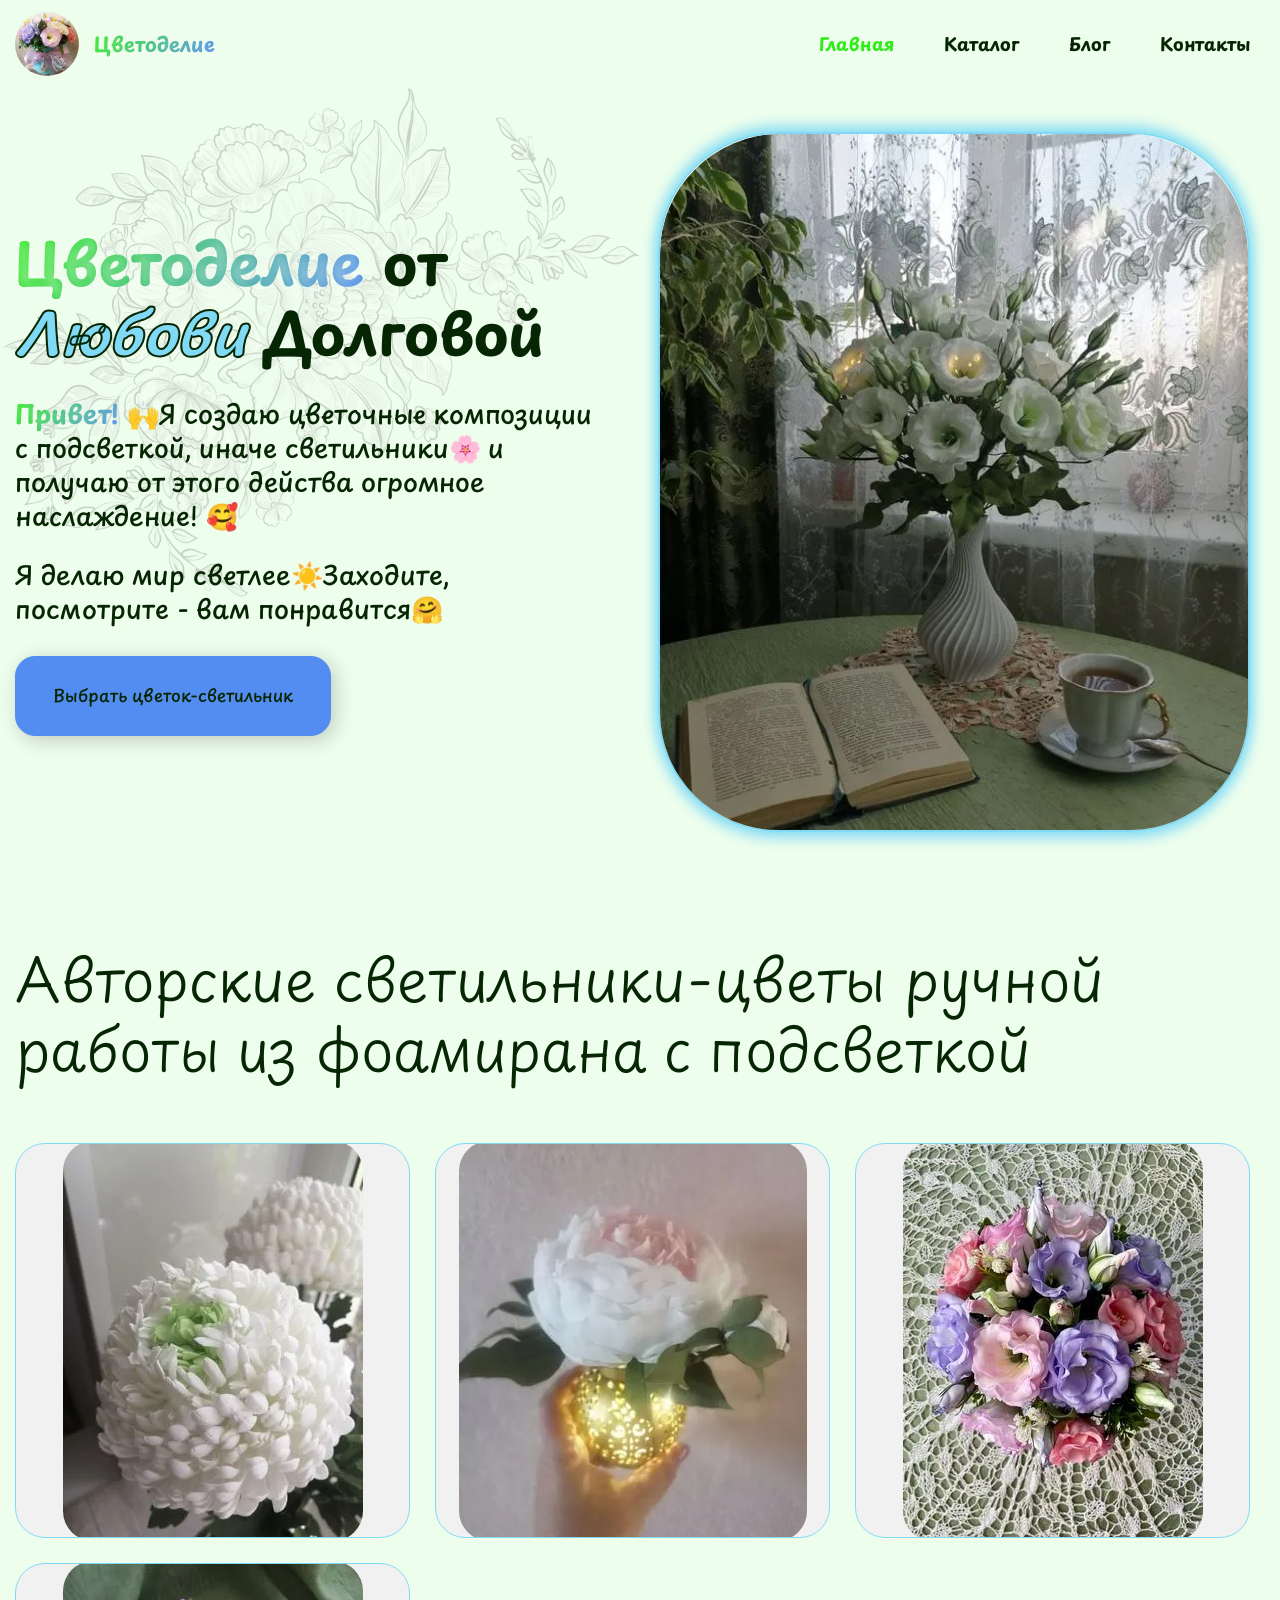
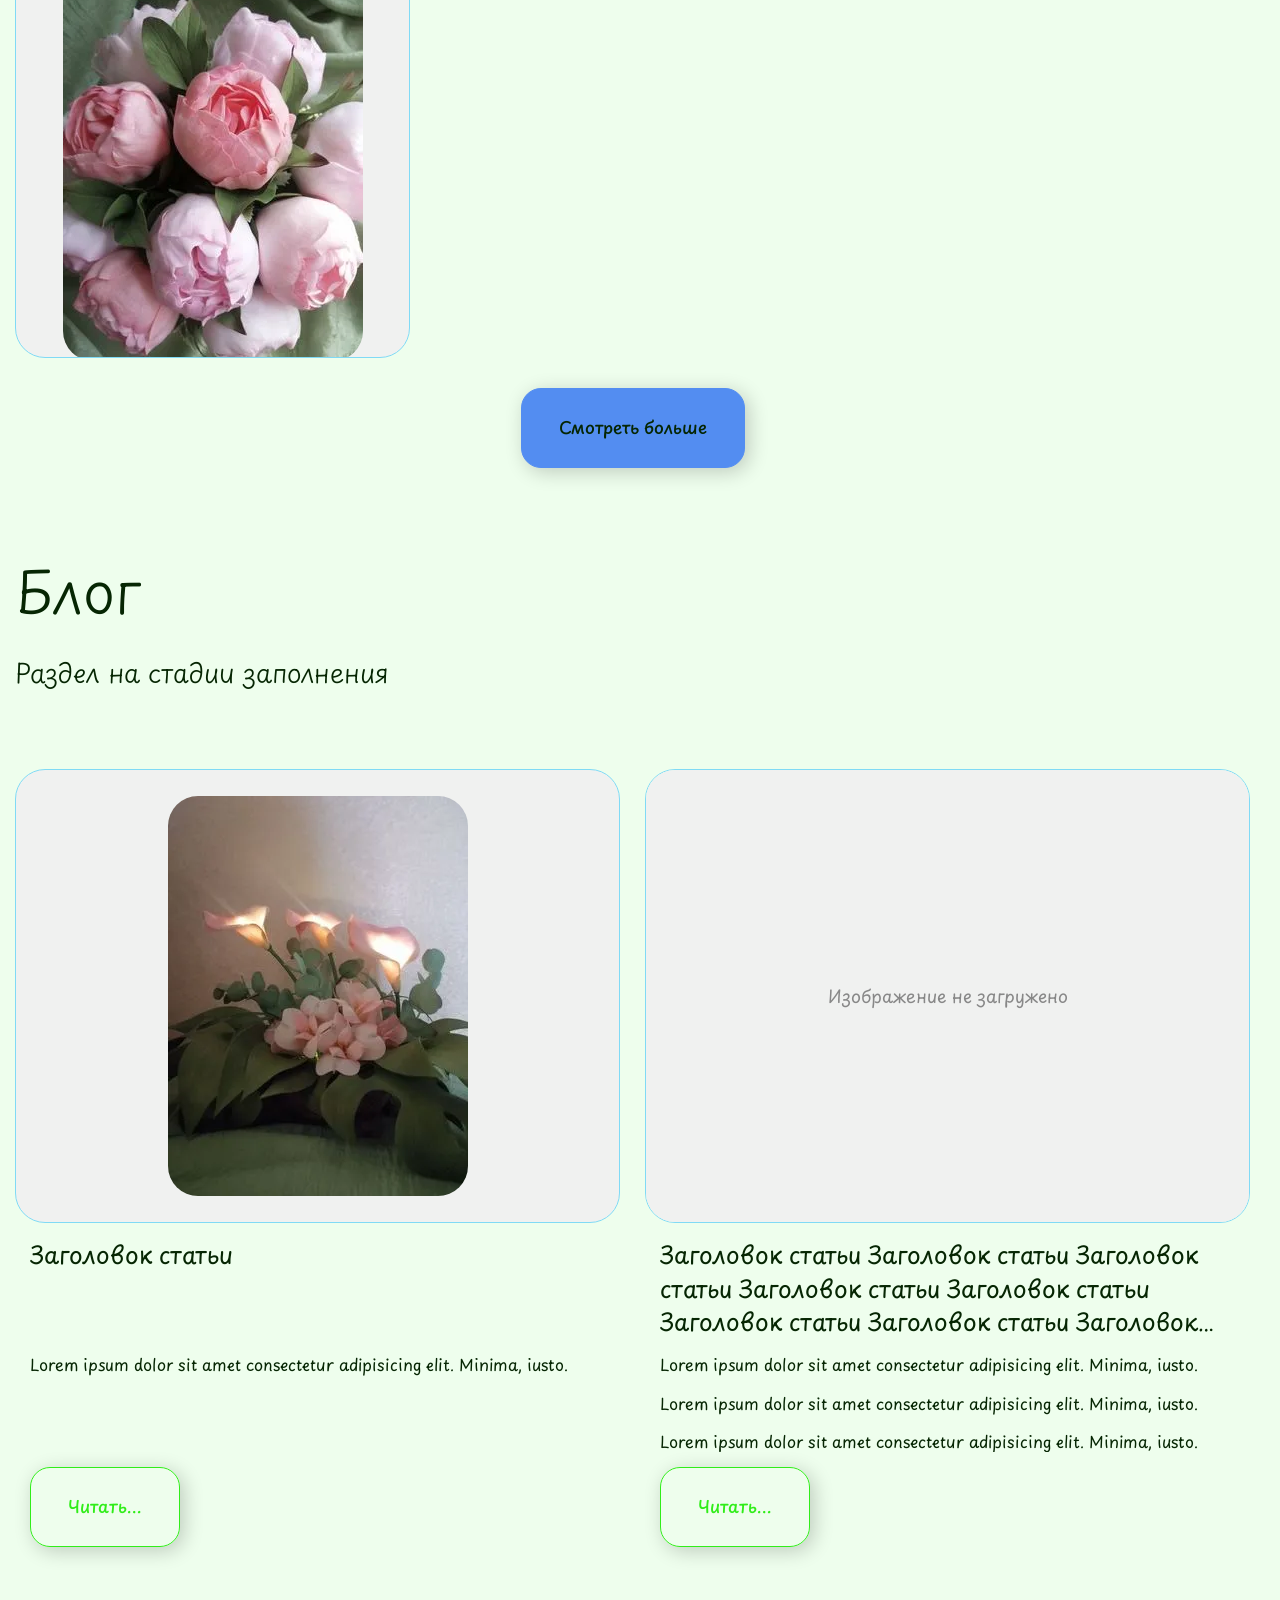
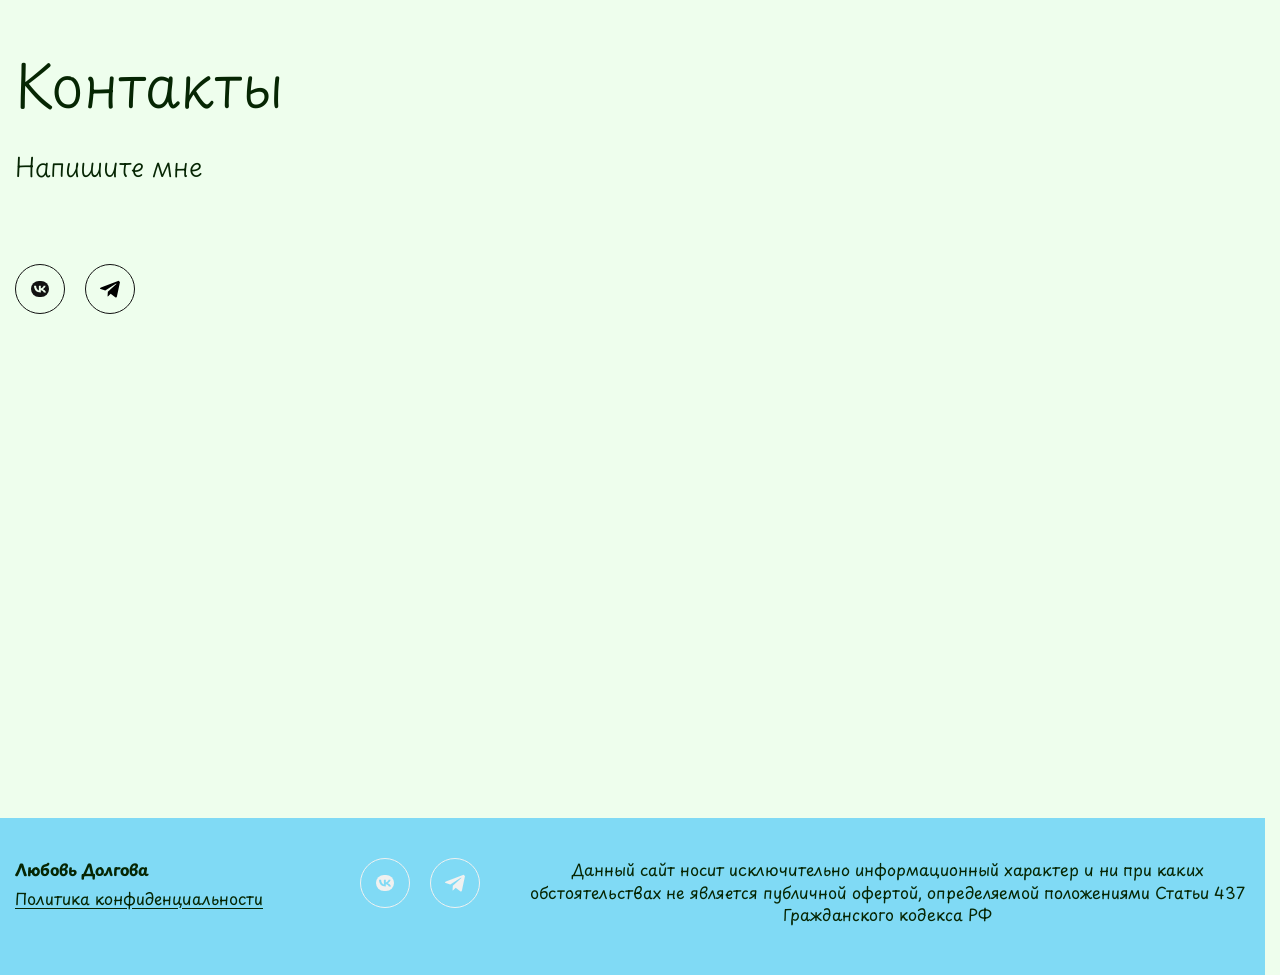
==== commit a14dd38c: "Updates" ====
--- a/index.html
+++ b/index.html
@@ -33,14 +33,26 @@
 		<meta name="description" content="Я, Любовь Долгова, создаю цветочные композиции с подсветкой, иначе светильники и получаю от этого действа огромное наслаждение! Я делаю мир светлее!">
 		<title>Цветоделие - цветы светильники</title>
 		<link rel="manifest" href="./assets/img/site.webmanifest">
+		<!--[if lt IE 11]>
+			<p class="container">
+				К сожалению, вы используете устаревший браузер. Пожалуйста,
+				<a href="http://browsehappy.com/" target="_blank">обновите ваш браузер</a>
+				, чтобы улучшить производительность, качество отображаемого материала и
+      повысить безопасность.
+			</p>
+		<![endif]-->
 		<style>
-			@charset "UTF-8";.button{--btn-padding:clamp(0.938rem, 0.576rem + 1.48vw, 1.688rem) clamp(1.563rem, -1.866rem + 17.14vw, 2.313rem);--btn-gap:10px;--btn-border-width:1px;--btn-border-style:solid;--btn-border-color:var(--accent-color);--btn-border-radius:20px;--btn-font-family:inherit;--btn-font-size:clamp(0.938rem, 0.881rem + 0.24vw, 1.063rem);--btn-font-weight:500;--btn-color:var(--text-color);--btn-bg-color:var(--accent-color);--btn-size-icon:24px;display:inline-flex;position:relative;justify-content:center;align-items:center;vertical-align:middle;gap:var(--btn-gap);box-shadow:4px 4px 20px 0 rgba(0,0,0,.2);border-width:var(--btn-border-width,1px);border-style:var(--btn-border-style);border-color:var(--btn-border-color);border-radius:var(--btn-border-radius);background-color:var(--btn-bg-color);padding:var(--btn-padding);color:var(--btn-color);font-weight:var(--btn-font-weight,600);font-size:var(--btn-font-size, 18px);line-height:1.4;font-family:var(--font-panton);text-align:center;text-decoration:none}.page--index{position:relative}.page--index__bg{position:fixed;top:var(--header-height);left:0;opacity:.18;z-index:-1;width:50%;height:50%}.page--index__bg img{width:100%;height:100%;object-fit:contain;object-position:top left}.section-hero{position:relative;padding-top:calc((100svh - var(--min-height-section))/ 2);padding-bottom:calc((100svh - var(--min-height-section))/ 2);min-height:var(--min-height-section)}.section-hero__grid{display:grid;gap:clamp(1.25rem,.167rem + 4.62vw,3.125rem)}.section-hero__content{display:flex;flex-direction:column;justify-content:center;align-items:center;align-self:center}@media (min-width:1024px){.section-hero__grid{grid-template-columns:repeat(2,1fr)}.section-hero__content{align-items:flex-start}}.section-hero__title{font-weight:700;font-family:PlaypenSans}.section-hero__subtitle{font-weight:500;font-family:PlaypenSans}.section-hero__image{border:2px solid var(--secondary-color);border-radius:clamp(3.75rem,2.045rem + 7.27vw,7.5rem);width:100%;max-height:768px;overflow:hidden;corner-shape:scoop;box-shadow:0 5px 15px var(--secondary-color),0 -5px 15px var(--secondary-color)}@media screen and (max-width:1023.98px){.section-hero__image{aspect-ratio:58/65}}.section-hero__image img{width:100%;height:100%;object-fit:cover}.section-blog__grid{display:grid;grid-template-columns:repeat(auto-fit,minmax(290px,1fr));gap:clamp(.938rem,.653rem + 1.21vw,1.563rem)}@media (min-width:1024px){.section-blog__grid{grid-template-columns:repeat(auto-fit,minmax(300px,0.33fr))}}@media (min-width:1366px){.section-blog__grid{grid-template-columns:repeat(auto-fit,minmax(320px,0.25fr))}}.blog-item{display:flex;flex-direction:column}.blog-item__image{flex-shrink:0;border:1px solid var(--secondary-color);border-radius:30px;aspect-ratio:4/3;corner-shape:scoop;max-width:none}.blog-item__content{display:flex;flex-grow:1;flex-direction:column;align-items:flex-start;gap:15px;padding:15px;height:100%}.blog-item__title{font-size:clamp(1.125rem,.955rem + .73vw,1.5rem)}.blog-item__text{flex-grow:1}*{margin:0;padding:0}*,::after,::before{box-sizing:border-box}::after,::before{display:inline-block}html{height:100%;scroll-behavior:smooth;scroll-padding-top:calc(var(--header-height,60px));scroll-snap-type:y mandatory;scrollbar-gutter:stable}body{min-height:100vh;min-height:100svh;line-height:1.4;-ms-text-size-adjust:100%;-moz-text-size-adjust:100%;-webkit-text-size-adjust:100%;-webkit-font-smoothing:antialiased;-moz-osx-font-smoothing:grayscale;text-rendering:optimizeLegibility}a{display:inline-block;color:inherit}ul li[class]{list-style:none}h1,h2,h3{font-weight:inherit;font-size:inherit;text-wrap:balance}img{display:block;border-radius:inherit;max-width:100%}button{background-color:transparent;color:inherit;font-size:inherit;line-height:inherit;font-family:inherit}@media (prefers-reduced-motion:no-preference){html{scroll-behavior:smooth}html{interpolate-size:allow-keywords}}@font-face{font-family:PlaypenSans;font-display:swap;src:url("assets/fonts/PlaypenSans-Thin.woff2") format("woff2");font-weight:100;font-style:normal}@font-face{font-family:PlaypenSans;font-display:swap;src:url("assets/fonts/PlaypenSans-SemiBold.woff2") format("woff2");font-weight:600;font-style:normal}@font-face{font-family:PlaypenSans;font-display:swap;src:url("assets/fonts/PlaypenSans-Regular.woff2") format("woff2");font-weight:400;font-style:normal}@font-face{font-family:PlaypenSans;font-display:swap;src:url("assets/fonts/PlaypenSans-Medium.woff2") format("woff2");font-weight:500;font-style:normal}@font-face{font-family:PlaypenSans;font-display:swap;src:url("assets/fonts/PlaypenSans-Light.woff2") format("woff2");font-weight:300;font-style:normal}@font-face{font-family:PlaypenSans;font-display:swap;src:url("assets/fonts/PlaypenSans-ExtraLight.woff2") format("woff2");font-weight:200;font-style:normal}@font-face{font-family:PlaypenSans;font-display:swap;src:url("assets/fonts/PlaypenSans-ExtraBold.woff2") format("woff2");font-weight:800;font-style:normal}@font-face{font-family:PlaypenSans;font-display:swap;src:url("assets/fonts/PlaypenSans-Bold.woff2") format("woff2");font-weight:700;font-style:normal}:root{--font-family:"PlaypenSans",sans-serif;--second-family:"Montserrat",sans-serif;--content-width:1520px;--content-offset:15px;--swiper-pagination-bullet-size:24px;--swiper-pagination-bullet-horizontal-gap:0;--swiper-pagination-bullet-border-radius:2px;--swiper-pagination-color:#001f62;--swiper-pagination-bullet-inactive-color:#001f62;--header-height:72px;--min-height-section:calc(100svh - var(--header-height));--text-color:#dcfcd9;--bg-color:#1c221b;--primary-color:#2ce713;--secondary-color:#0a647f;--accent-color:#0e47aa;--light-color:#f0f1f0;color-scheme:light dark;--vk-color:#0077ff;--tg-color:#29a0dc;--wa-color:#25d366;--yt-color:#ff0033}@media (prefers-color-scheme:light){:root{--text-color:#062603;--bg-color:#eefeed;--primary-color:#30ed19;--secondary-color:#80daf5;--accent-color:#538df1;--light-color:#f0f1f0}}@media (prefers-color-scheme:dark){:root{--text-color:#dcfcd9;--bg-color:#1c221b;--primary-color:#2ce713;--secondary-color:#0a647f;--accent-color:#0e47aa}}body{display:flex;position:relative;flex-direction:column;justify-content:start;padding-right:0!important;min-width:320px;color:var(--text-color);font-family:var(--font-family);background-color:var(--bg-color);background-blend-mode:multiply}.wrapper{display:grid;grid-template-rows:var(--header-height) 1fr auto;flex:1 1 auto;overflow:clip}.wrapper>main{grid-row:2;height:100%}.wrapper>*{min-width:0}[class*=__container]{margin-right:auto;margin-left:auto;width:min(var(--content-width),100% - var(--content-offset) * 2)}section{position:relative;padding-top:calc((100svh - var(--min-height-section))/ 2);padding-bottom:calc((100svh - var(--min-height-section))/ 2);min-height:var(--min-height-section)}.section-top{display:grid}.section__title{font-weight:300;line-height:1.2;text-wrap:auto}@media (min-width:75em){.section__title{font-size:58px}.section__title{margin-bottom:30px}}@media (min-width:20em) and (max-width:75em){.section__title{font-size:clamp(24px,11.6363636364px + 3.8636363636vw,58px)}.section__title{margin-bottom:clamp(15px,9.5454545455px + 1.7045454545vw,30px)}}@media (max-width:20em){.section__title{font-size:24px}.section__title{margin-bottom:15px}}.section__title{text-align:center;text-wrap:balance}.section__subtitle{font-weight:300;font-size:clamp(.875rem,.514rem + 1.48vw,1.625rem);line-height:1.3}@media (min-width:75em){.section__subtitle{margin-bottom:30px}}@media (min-width:20em) and (max-width:75em){.section__subtitle{margin-bottom:clamp(15px,9.5454545455px + 1.7045454545vw,30px)}}@media (max-width:20em){.section__subtitle{margin-bottom:15px}}p{text-wrap:pretty}p:not(:last-of-type){margin-bottom:1em}.color-effect{background:linear-gradient(120deg,var(--primary-color),var(--accent-color));background-clip:text;-webkit-background-clip:text;-webkit-text-fill-color:transparent;text-shadow:2px 5px 7px rgba(250,250,250,.2),-2px -5px 7px rgba(250,250,250,.2)}.font-effect{-webkit-text-stroke-width:2px;-webkit-text-stroke-color:var(--text-color);color:var(--secondary-color);font-style:italic}ul[class]{margin:0;padding:0;list-style:none}img{display:block;border-radius:inherit;width:100%;max-width:100%}@supports (-webkit-line-clamp:4){.news-card__text{display:-webkit-box;-webkit-line-clamp:4;overflow:hidden;text-overflow:ellipsis;white-space:initial;-webkit-box-orient:vertical}}.image-container{display:flex;position:relative;justify-content:center;align-items:center;margin:0;background-color:var(--light-color);aspect-ratio:4/3;max-width:400px;overflow:hidden}.image-container img{width:100%;height:100%;object-fit:cover;object-position:center}.image-container:empty::before{display:flex;justify-content:center;align-items:center;background-color:var(--light-color);padding:1rem;width:100%;height:100%;content:"Изображение не загружено";color:#888;font-size:1.1rem;text-align:center}@media (prefers-reduced-motion:reduce){*,::after,::before{animation-duration:0s!important;animation-iteration-count:1!important;scroll-behavior:auto!important}}.menu__body{position:fixed;top:0;right:-100%;background-color:var(--bg-color);padding:calc(var(--header-height) + 30px) 15px 30px 15px;width:100%;max-width:400px;height:100svh;overflow:auto}@media (min-width:47.99875em){.menu__body{position:relative;right:0;background-color:transparent;padding:0;width:auto;max-width:none;height:auto;overflow:initial}}.menu__list{display:flex;flex-direction:column;align-items:center;gap:30px;background-color:var(--bg-color)}.menu__item>a{font-weight:700;font-size:18px;text-decoration:none}.menu__item.menu__item--active>a{color:var(--primary-color)}.icon-menu{display:block;position:relative;z-index:5;border:none;width:1.5rem;height:.875rem}.icon-menu span,.icon-menu::after,.icon-menu::before{position:absolute;right:0;background-color:var(--secondary-color);width:100%;height:2px;content:""}.icon-menu::before{top:0}.icon-menu::after{bottom:0}.icon-menu span{top:calc(50% - 1px)}@media (min-width:47.99875em){.menu__list{flex-direction:row;gap:50px;background-color:transparent}.icon-menu{display:none}}.header{--size-logo:clamp(3rem, 2.545rem + 1.94vw, 4rem);position:absolute;top:0;right:0;left:0;z-index:200;background-color:var(--bg-color);padding-top:12px;padding-bottom:12px;height:fit-content;color:var(--text-color)}.header__container{display:flex;justify-content:space-between;align-items:center}.header__logo{display:flex;align-items:center;gap:1ch;font-weight:700;font-size:20px;text-decoration:none}.header__logo img{border-radius:var(--size-logo);width:var(--size-logo);height:var(--size-logo)}.section-catalog__container{display:flex;row-gap:clamp(.938rem,.396rem + 2.31vw,1.875rem);flex-direction:column}.section-catalog__grid{display:grid;grid-template-columns:repeat(auto-fit,minmax(290px,1fr));gap:clamp(.938rem,.653rem + 1.21vw,1.563rem)}@media (min-width:1024px){.section__title{text-align:left}.section-catalog__grid{grid-template-columns:repeat(auto-fit,minmax(290px,0.5fr))}}@media (min-width:1280px){.section-catalog__grid{grid-template-columns:repeat(auto-fit,minmax(320px,1fr))}}.section-catalog__item{position:relative}@media (min-width:600px){.section-catalog .button{align-self:center}}.catalog-item__wrapper{--item-border-radius:30px;display:block;position:relative;text-decoration:none}.catalog-item__wrapper:before{position:absolute;right:0;bottom:0;left:0;z-index:1;border-bottom-right-radius:var(--item-border-radius);border-bottom-left-radius:var(--item-border-radius);background:linear-gradient(180deg,transparent 15%,rgba(0,0,0,.9) 100%);height:50%;corner-shape:scoop;opacity:0;content:""}.catalog-item__title{position:absolute;right:30px;bottom:20px;left:30px;z-index:2;color:var(--primary-color);font-weight:600;font-size:clamp(1.125rem,.955rem + .73vw,1.5rem);text-align:center}@media (min-width:1024px){.catalog-item__title{bottom:-10px;opacity:0}}.catalog-item__image{display:flex;border:1px solid var(--secondary-color);border-radius:var(--item-border-radius);aspect-ratio:1/1;corner-shape:scoop;width:100%;max-width:none;overflow:hidden;text-align:center}
+			@charset "UTF-8";.page--index{position:relative}.page--index__bg{position:fixed;top:var(--header-height);left:0;opacity:.18;z-index:-1;width:50%;height:50%}.page--index__bg img{width:100%;height:100%;object-fit:contain;object-position:top left}.section-hero{position:relative;padding-top:calc((100svh - var(--min-height-section))/ 2);padding-bottom:calc((100svh - var(--min-height-section))/ 2);min-height:var(--min-height-section)}.section-hero__grid{display:grid;gap:clamp(1.25rem,.167rem + 4.62vw,3.125rem)}.section-hero__content{display:flex;flex-direction:column;justify-content:center;align-items:center;align-self:center}@media (min-width:1024px){.section-hero__grid{grid-template-columns:repeat(2,1fr)}.section-hero__content{align-items:flex-start}}.section-hero__title{font-weight:700;font-family:PlaypenSans}.section-hero__subtitle{font-weight:500;font-family:PlaypenSans}.section-hero__image{border:2px solid var(--secondary-color);border-radius:clamp(3.75rem,2.045rem + 7.27vw,7.5rem);width:100%;max-height:700px;overflow:hidden;corner-shape:scoop;box-shadow:0 5px 15px var(--secondary-color),0 -5px 15px var(--secondary-color)}@media screen and (max-width:1023.98px){.section-hero__image{aspect-ratio:58/65}}.section-hero__image img{width:100%;height:100%;object-fit:cover}.section-blog__grid{display:grid;grid-template-columns:repeat(auto-fit,minmax(290px,1fr));gap:clamp(.938rem,.653rem + 1.21vw,1.563rem)}@media (min-width:1024px){.section-blog__grid{grid-template-columns:repeat(auto-fit,minmax(300px,0.5fr))}}@media (min-width:1366px){.section-blog__grid{grid-template-columns:repeat(auto-fit,minmax(320px,0.33fr))}}.blog-item{display:flex;flex-direction:column}.blog-item__image{flex-shrink:0;border:1px solid var(--secondary-color);border-radius:30px;aspect-ratio:4/3;corner-shape:scoop;max-width:none}.blog-item__content{display:flex;flex-grow:1;flex-direction:column;align-items:flex-start;gap:15px;padding:15px;height:100%}.blog-item__title{display:-webkit-box;height:clamp(4.813rem,4.159rem + 3.27vw,6.25rem);font-size:clamp(1.125rem,.955rem + .73vw,1.5rem);-webkit-line-clamp:3;overflow:hidden;text-overflow:ellipsis;white-space:initial;-webkit-box-orient:vertical}.button{--btn-padding:clamp(0.938rem, 0.576rem + 1.48vw, 1.688rem) clamp(1.563rem, -1.866rem + 17.14vw, 2.313rem);--btn-gap:10px;--btn-border-width:1px;--btn-border-style:solid;--btn-border-color:var(--accent-color);--btn-border-radius:20px;--btn-font-family:inherit;--btn-font-size:clamp(0.938rem, 0.881rem + 0.24vw, 1.063rem);--btn-font-weight:500;--btn-color:var(--text-color);--btn-bg-color:var(--accent-color);--btn-size-icon:24px;display:inline-flex;position:relative;justify-content:center;align-items:center;vertical-align:middle;gap:var(--btn-gap);box-shadow:4px 4px 20px 0 rgba(0,0,0,.2);border-width:var(--btn-border-width,1px);border-style:var(--btn-border-style);border-color:var(--btn-border-color);border-radius:var(--btn-border-radius);background-color:var(--btn-bg-color);padding:var(--btn-padding);color:var(--btn-color);font-weight:var(--btn-font-weight,600);font-size:var(--btn-font-size, 18px);line-height:1.4;font-family:var(--font-panton);text-align:center;text-decoration:none}body::after{content:"";background-color:rgba(0,0,0,.5);position:fixed;width:100%;height:100%;top:0;left:0;opacity:0;z-index:149}[data-fls-popup]{position:fixed;top:0;left:0;bottom:0;right:0;padding:30px 10px;visibility:hidden}[data-fls-popup-wrapper]{display:flex;flex-direction:column;align-items:center;min-height:100%;flex:1 1 auto;width:100%;display:flex;justify-content:center;align-items:center}[data-fls-popup-body]{visibility:hidden;transform:scale(0);background-color:#eee;padding:20px;width:100%;max-width:900px;border-radius:20px}.section-catalog__container{display:flex;row-gap:clamp(.938rem,.396rem + 2.31vw,1.875rem);flex-direction:column}.section-catalog__grid{display:grid;grid-template-columns:repeat(auto-fit,minmax(290px,1fr));gap:clamp(.938rem,.653rem + 1.21vw,1.563rem)}@media (min-width:1024px){.section-catalog__grid{grid-template-columns:repeat(auto-fit,minmax(300px,0.5fr))}}@media (min-width:1280px){.section-catalog__grid{grid-template-columns:repeat(auto-fit,minmax(320px,1fr))}}.section-catalog__item{position:relative}@media (min-width:600px){.section-catalog .button{align-self:center}}.catalog-item__wrapper{--item-border-radius:30px;display:block;position:relative;text-decoration:none}.catalog-item__wrapper:before{position:absolute;right:0;bottom:0;left:0;z-index:1;border-bottom-right-radius:var(--item-border-radius);border-bottom-left-radius:var(--item-border-radius);background:linear-gradient(180deg,transparent 15%,rgba(0,0,0,.9) 100%);height:50%;corner-shape:scoop;opacity:0;content:""}.catalog-item__title{position:absolute;right:30px;bottom:20px;left:30px;z-index:2;color:var(--primary-color);font-weight:600;font-size:clamp(1.125rem,.955rem + .73vw,1.5rem);text-align:center}.catalog-item__image{display:flex;border:1px solid var(--secondary-color);border-radius:var(--item-border-radius);aspect-ratio:1/1;corner-shape:scoop;width:100%;max-width:none!important;overflow:hidden;text-align:center}*{margin:0;padding:0}*,::after,::before{box-sizing:border-box}::after,::before{display:inline-block}html{height:100%;scroll-padding-top:calc(var(--header-height,60px));scroll-snap-type:y mandatory;scrollbar-gutter:stable}body{min-height:100vh;min-height:100svh;line-height:1.4;-ms-text-size-adjust:100%;-moz-text-size-adjust:100%;-webkit-text-size-adjust:100%;-webkit-font-smoothing:antialiased;-moz-osx-font-smoothing:grayscale;text-rendering:optimizeLegibility}a{display:inline-block;color:inherit}ul li[class]{list-style:none}h1,h2,h3{font-weight:inherit;font-size:inherit;text-wrap:balance}button{background-color:transparent;color:inherit;font-size:inherit;line-height:inherit;font-family:inherit}@media (prefers-reduced-motion:no-preference){html{scroll-behavior:smooth}html{interpolate-size:allow-keywords}}@font-face{font-family:PlaypenSans;font-display:swap;src:url("assets/fonts/PlaypenSans-Thin.woff2") format("woff2");font-weight:100;font-style:normal}@font-face{font-family:PlaypenSans;font-display:swap;src:url("assets/fonts/PlaypenSans-SemiBold.woff2") format("woff2");font-weight:600;font-style:normal}@font-face{font-family:PlaypenSans;font-display:swap;src:url("assets/fonts/PlaypenSans-Regular.woff2") format("woff2");font-weight:400;font-style:normal}@font-face{font-family:PlaypenSans;font-display:swap;src:url("assets/fonts/PlaypenSans-Medium.woff2") format("woff2");font-weight:500;font-style:normal}@font-face{font-family:PlaypenSans;font-display:swap;src:url("assets/fonts/PlaypenSans-Light.woff2") format("woff2");font-weight:300;font-style:normal}@font-face{font-family:PlaypenSans;font-display:swap;src:url("assets/fonts/PlaypenSans-ExtraLight.woff2") format("woff2");font-weight:200;font-style:normal}@font-face{font-family:PlaypenSans;font-display:swap;src:url("assets/fonts/PlaypenSans-ExtraBold.woff2") format("woff2");font-weight:800;font-style:normal}@font-face{font-family:PlaypenSans;font-display:swap;src:url("assets/fonts/PlaypenSans-Bold.woff2") format("woff2");font-weight:700;font-style:normal}:root{--font-family:"PlaypenSans",sans-serif;--second-family:"Montserrat",system-ui;--content-width:1520px;--content-offset:15px;--swiper-pagination-bullet-size:24px;--swiper-pagination-bullet-horizontal-gap:0;--swiper-pagination-bullet-border-radius:2px;--swiper-pagination-color:#001f62;--swiper-pagination-bullet-inactive-color:#001f62;--header-height:72px;--min-height-section:calc(100svh - var(--header-height));--text-color:#dcfcd9;--bg-color:#1c221b;--primary-color:#2ce713;--secondary-color:#0a647f;--accent-color:#0e47aa;--light-color:#f0f1f0;color-scheme:light dark;--vk-color:#0077ff;--tg-color:#29a0dc;--wa-color:#25d366;--yt-color:#ff0033}@media (prefers-color-scheme:light){:root{--text-color:#062603;--bg-color:#eefeed;--primary-color:#30ed19;--secondary-color:#80daf5;--accent-color:#538df1;--light-color:#f0f1f0}}@media (prefers-color-scheme:dark){:root{--text-color:#dcfcd9;--bg-color:#1c221b;--primary-color:#2ce713;--secondary-color:#0a647f;--accent-color:#0e47aa}}body{display:flex;position:relative;flex-direction:column;justify-content:start;padding-right:0!important;min-width:320px;color:var(--text-color);font-family:var(--font-family);background-color:var(--bg-color);background-blend-mode:multiply}.wrapper{display:grid;grid-template-rows:var(--header-height) 1fr auto;flex:1 1 auto;overflow:clip}.wrapper>main{grid-row:2;height:100%}.wrapper>*{min-width:0}[class*=__container]{margin-right:auto;margin-left:auto;width:min(var(--content-width),100% - var(--content-offset) * 2)}section{position:relative;padding-top:calc((100svh - var(--min-height-section))/ 2);padding-bottom:calc((100svh - var(--min-height-section))/ 2);min-height:var(--min-height-section)}.section-top{display:grid}.section__title{font-weight:300;line-height:1.2;text-wrap:auto}@media (min-width:75em){.section__title{font-size:58px}.section__title{margin-bottom:30px}}@media (min-width:20em) and (max-width:75em){.section__title{font-size:clamp(24px,11.6363636364px + 3.8636363636vw,58px)}.section__title{margin-bottom:clamp(15px,9.5454545455px + 1.7045454545vw,30px)}}@media (max-width:20em){.section__title{font-size:24px}.section__title{margin-bottom:15px}}.section__title{text-align:center;text-wrap:balance}@media (min-width:1024px){.catalog-item__title{bottom:-10px;opacity:0}.section__title{text-align:left}}.section__subtitle{font-weight:300;font-size:clamp(.875rem,.514rem + 1.48vw,1.625rem);line-height:1.3}@media (min-width:75em){.section__subtitle{margin-bottom:30px}}@media (min-width:20em) and (max-width:75em){.section__subtitle{margin-bottom:clamp(15px,9.5454545455px + 1.7045454545vw,30px)}}@media (max-width:20em){.section__subtitle{margin-bottom:15px}}p{text-wrap:pretty}p:not(:last-of-type){margin-bottom:1em}.color-effect{background:linear-gradient(120deg,var(--primary-color),var(--accent-color));background-clip:text;-webkit-background-clip:text;-webkit-text-fill-color:transparent;text-shadow:2px 5px 7px rgba(250,250,250,.2),-2px -5px 7px rgba(250,250,250,.2)}.font-effect{-webkit-text-stroke-width:2px;-webkit-text-stroke-color:var(--text-color);color:var(--secondary-color);font-style:italic}ul[class]{margin:0;padding:0;list-style:none}img,picture,svg{display:block;border-radius:inherit;max-width:100%}.image-container{display:flex;position:relative;justify-content:center;align-items:center;margin:0;background-color:var(--light-color);aspect-ratio:4/3;max-width:400px;overflow:hidden}.image-container img{width:100%;height:100%;object-fit:cover;object-position:center}.image-container:empty::before{display:flex;justify-content:center;align-items:center;background-color:var(--light-color);padding:1rem;width:100%;height:100%;content:"Изображение не загружено";color:#888;font-size:1.1rem;text-align:center}@media (prefers-reduced-motion:reduce){*,::after,::before{animation-duration:0s!important;animation-iteration-count:1!important;scroll-behavior:auto!important}}.menu__body{position:fixed;top:0;right:-100%;background-color:var(--bg-color);padding:calc(var(--header-height) + 30px) 15px 30px 15px;width:100%;max-width:400px;height:100svh;overflow:auto}.menu__body ul{display:flex;flex-direction:column;align-items:center;gap:30px;background-color:var(--bg-color)}@media (min-width:47.99875em){.menu__body{position:relative;right:0;background-color:transparent;padding:0;width:auto;max-width:none;height:auto;overflow:initial}.menu__body ul{flex-direction:row;gap:50px;background-color:transparent}}.menu__item>a{font-weight:700;font-size:18px;text-decoration:none}.menu__item.menu__item--active>a{color:var(--primary-color)}.icon-menu{display:block;position:relative;z-index:5;border:none;width:1.5rem;height:.875rem}.icon-menu span,.icon-menu::after,.icon-menu::before{position:absolute;right:0;background-color:var(--secondary-color);width:100%;height:2px;content:""}.icon-menu::before{top:0}.icon-menu::after{bottom:0}.icon-menu span{top:calc(50% - 1px)}@media (min-width:47.99875em){.icon-menu{display:none}}.header{--size-logo:clamp(3rem, 2.545rem + 1.94vw, 4rem);position:absolute;top:0;right:0;left:0;z-index:200;background-color:var(--bg-color);padding-top:12px;padding-bottom:12px;height:fit-content;color:var(--text-color)}.header__container{display:flex;justify-content:space-between;align-items:center}.header__logo{display:flex;align-items:center;gap:1ch;font-weight:700;font-size:20px;text-decoration:none}.header__logo img{border-radius:var(--size-logo);width:var(--size-logo);height:var(--size-logo)}
 		</style>
-		<script type="module" crossorigin="" src="./js/index.min.js?v=1771872798270"></script>
-		<link rel="modulepreload" crossorigin="" href="./js/common.min.js?v=1771872798270">
-		<link rel="modulepreload" crossorigin="" href="./js/main.min.js?v=1771872798270">
-		<link rel="stylesheet" crossorigin="" href="./css/main.min.css?v=1771872798270" media="print" onload="this.media='all'">
-		<link rel="stylesheet" crossorigin="" href="./css/index.min.css?v=1771872798270" media="print" onload="this.media='all'">
+		<script type="module" crossorigin="" src="./js/index.min.js?v=1772524043037"></script>
+		<link rel="modulepreload" crossorigin="" href="./js/common.min.js?v=1772524043037">
+		<link rel="modulepreload" crossorigin="" href="./js/main.min.js?v=1772524043037">
+		<link rel="modulepreload" crossorigin="" href="./js/popup.min.js?v=1772524043037">
+		<link rel="modulepreload" crossorigin="" href="./js/sectioncatalog.min.js?v=1772524043037">
+		<link rel="stylesheet" crossorigin="" href="./css/main.min.css?v=1772524043037" media="print" onload="this.media='all'">
+		<link rel="stylesheet" crossorigin="" href="./css/popup.min.css?v=1772524043037" media="print" onload="this.media='all'">
+		<link rel="stylesheet" crossorigin="" href="./css/sectioncatalog.min.css?v=1772524043037" media="print" onload="this.media='all'">
+		<link rel="stylesheet" crossorigin="" href="./css/index.min.css?v=1772524043037" media="print" onload="this.media='all'">
 	</head>
 	<body>
 		<div class="wrapper">
@@ -54,16 +66,16 @@
 						<nav class="menu__body" aria-label="Главная">
 							<ul class="menu__list">
 								<li class="menu__item menu__item--active">
-									<a href="/#home" class="menu__link">Главная</a>
+									<a href="#home" class="menu__link">Главная</a>
 								</li>
 								<li class="menu__item">
-									<a href="/#catalog" class="menu__link">Каталог</a>
+									<a href="#catalog" class="menu__link">Каталог</a>
 								</li>
 								<li class="menu__item">
-									<a href="/#blog" class="menu__link">Блог</a>
+									<a href="#blog" class="menu__link">Блог</a>
 								</li>
 								<li class="menu__item">
-									<a href="/#contacts" class="menu__link">Контакты</a>
+									<a href="#contacts" class="menu__link">Контакты</a>
 								</li>
 							</ul>
 						</nav>
@@ -81,7 +93,12 @@
 			</header>
 			<main class="page page--index">
 				<div class="page--index__bg">
-					<img src="./assets/img/hero/hero-bg.png" width="1000" height="800" alt="Image" fetchpriority="high">
+					<picture>
+						<source media="(max-width: 425px)" srcset="./assets/img/hero/hero-bg-425.webp" type="image/webp">
+						<source media="(max-width: 640px)" srcset="./assets/img/hero/hero-bg-640.webp" type="image/webp">
+						<source srcset="./assets/img/hero/hero-bg.webp" type="image/webp">
+						<img width="1000" height="800" alt="Image" fetchpriority="high" src="./assets/img/hero/hero-bg.webp">
+					</picture>
 				</div>
 				<section class="section-hero" aria-labelledby="section-hero-title" id="home">
 					<div class="section-hero__container">
@@ -104,7 +121,11 @@
 								<a href="#catalog" data-fls-button="" class="button">Выбрать цветок-светильник</a>
 							</div>
 							<div class="section-hero__image">
-								<img src="./assets/img/hero/hero-1.jpg" width="576" height="768" alt="Image" fetchpriority="high">
+								<picture>
+									<source media="(max-width: 425px)" srcset="./assets/img/hero/hero-1-425.webp" type="image/webp">
+									<source srcset="./assets/img/hero/hero-1.webp" type="image/webp">
+									<img width="576" height="768" alt="Image" fetchpriority="high" src="./assets/img/hero/hero-1.webp">
+								</picture>
 							</div>
 						</div>
 					</div>
@@ -116,35 +137,47 @@
 							<!-- <p class="section__subtitle">dfsdfcsdfsdfas dsf sdf asdf asdf</p> -->
 						</div>
 						<div data-fls-gallery="" class="section-catalog__grid">
-							<a href="assets/img/catalog/chrysanthemums/photo_01.jpg" class="catalog-item__wrapper">
+							<a href="./assets/img/catalog/chrysanthemums/photo_01.webp" class="catalog-item__wrapper">
 								<article class="section-catalog__item catalog-item">
 									<h3 class="catalog-item__title">Белая хризантема ручной работы с подсветкой</h3>
 									<div class="catalog-item__image image-container">
-										<img src="./assets/img/catalog/chrysanthemums/preview/photo_01.jpg" width="360" height="360" alt="Белая хризантема ручной работы с подсветкой" decoding="async" loading="lazy">
+										<picture>
+											<source srcset="./assets/img/catalog/chrysanthemums/preview/photo_01.webp" type="image/webp">
+											<img width="360" height="360" alt="Белая хризантема ручной работы с подсветкой" decoding="async" loading="lazy" src="./assets/img/catalog/chrysanthemums/preview/photo_01.webp">
+										</picture>
 									</div>
 								</article>
 							</a>
-							<a href="assets/img/catalog/pions/photo_01.jpg" class="catalog-item__wrapper">
+							<a href="./assets/img/catalog/pions/photo_01.webp" class="catalog-item__wrapper">
 								<article class="section-catalog__item catalog-item">
 									<h3 class="catalog-item__title">Светильник-пион ручной работы с подсветкой</h3>
 									<div class="catalog-item__image image-container">
-										<img src="./assets/img/catalog/pions/preview/photo_01.jpg" width="360" height="360" alt="Светильник-пион ручной работы с подсветкой" decoding="async" loading="lazy">
+										<picture>
+											<source srcset="./assets/img/catalog/pions/preview/photo_01.webp" type="image/webp">
+											<img width="360" height="360" alt="Светильник-пион ручной работы с подсветкой" decoding="async" loading="lazy" src="./assets/img/catalog/pions/preview/photo_01.webp">
+										</picture>
 									</div>
 								</article>
 							</a>
-							<a href="assets/img/catalog/eustoma/photo_01.jpg" class="catalog-item__wrapper">
+							<a href="./assets/img/catalog/eustoma/photo_01.webp" class="catalog-item__wrapper">
 								<article class="section-catalog__item catalog-item">
 									<h3 class="catalog-item__title">Эустомы в шляпной коробке</h3>
 									<div class="catalog-item__image image-container">
-										<img src="./assets/img/catalog/eustoma/preview/photo_01.jpg" width="360" height="360" alt="Эустомы в шляпной коробке" decoding="async" loading="lazy">
+										<picture>
+											<source srcset="./assets/img/catalog/eustoma/preview/photo_01.webp" type="image/webp">
+											<img width="360" height="360" alt="Эустомы в шляпной коробке" decoding="async" loading="lazy" src="./assets/img/catalog/eustoma/preview/photo_01.webp">
+										</picture>
 									</div>
 								</article>
 							</a>
-							<a href="assets/img/catalog/03/photo_01.jpg" class="catalog-item__wrapper">
+							<a href="./assets/img/catalog/03/photo_01.webp" class="catalog-item__wrapper">
 								<article class="section-catalog__item catalog-item">
 									<h3 class="catalog-item__title">Эустомы</h3>
 									<div class="catalog-item__image image-container">
-										<img src="./assets/img/catalog/03/preview/photo_01.jpg" width="360" height="360" alt="Эустомы" decoding="async" loading="lazy">
+										<picture>
+											<source srcset="./assets/img/catalog/03/preview/photo_01.webp" type="image/webp">
+											<img width="360" height="360" alt="Эустомы" decoding="async" loading="lazy" src="./assets/img/catalog/03/preview/photo_01.webp">
+										</picture>
 									</div>
 								</article>
 							</a>
@@ -161,7 +194,10 @@
 						<div class="section-blog__grid blog">
 							<article class="blog-item">
 								<div class="blog-item__image image-container">
-									<img src="./assets/img/blog/image-01.jpg" width="360" height="360" alt="Заголовок статьи" decoding="async" loading="lazy">
+									<picture>
+										<source srcset="./assets/img/blog/image-01.webp" type="image/webp">
+										<img width="360" height="360" alt="Заголовок статьи" decoding="async" loading="lazy" src="./assets/img/blog/image-01.webp">
+									</picture>
 								</div>
 								<div class="blog-item__content">
 									<h3 class="blog-item__title">Заголовок статьи</h3>
@@ -171,13 +207,17 @@
                 iusto.
 										</p>
 									</div>
-									<a href="#" data-fls-button="" class="button button--lite">Читать...</a>
+									<a href="single.html" data-fls-button="" class="button button--lite">Читать...</a>
 								</div>
 							</article>
 							<article class="blog-item">
 								<div class="blog-item__image image-container"></div>
 								<div class="blog-item__content">
-									<h3 class="blog-item__title">Заголовок статьи</h3>
+									<h3 class="blog-item__title">
+										Заголовок статьи Заголовок статьи Заголовок статьи Заголовок
+              статьи Заголовок статьи Заголовок статьи Заголовок статьи
+              Заголовок статьи Заголовок статьи Заголовок статьи
+									</h3>
 									<div class="blog-item__text news-card__text">
 										<p>
 											Lorem ipsum dolor sit amet consectetur adipisicing elit. Minima,
@@ -227,14 +267,76 @@
 					</div>
 				</section>
 			</main>
-			<!-- <block name="footer"></block> -->
+			<footer data-fls-footer="" class="footer">
+				<div class="footer__container">
+					<div class="footer__grid">
+						<div class="footer__block">
+							<div class="footer-info">
+								<strong>Любовь Долгова</strong>
+							</div>
+							<a href="policy.html" class="footer__link">Политика конфиденциальности</a>
+						</div>
+						<ul data-fls-socials="" class="socials">
+							<li class="socials__item">
+								<!-- VK -->
+								<a href="#" target="_blank" class="socials__link" rel="noopener noreferrer">
+									<svg class="vk-icon" viewbox="0 0 16.875 15" xmlns="http://www.w3.org/2000/svg" xmlns:xlink="http://www.w3.org/1999/xlink" width="18" height="16" fill="none" customframe="#000000">
+										<path d="M1.18687 1.054C0 2.11 0 3.806 0 7.2L0 7.8C0 11.194 0 12.891 1.18687 13.946C2.37262 15 4.28063 15 8.1 15L8.775 15C12.5933 15 14.5024 15 15.6892 13.946C16.875 12.891 16.875 11.194 16.875 7.8L16.875 7.2C16.875 3.806 16.875 2.109 15.6892 1.054C14.5024 0 12.5933 0 8.775 0L8.1 0C4.28175 0 2.37262 0 1.18687 1.054ZM2.84737 4.563C2.93963 8.463 5.13338 10.806 8.97863 10.806L9.19688 10.806L9.19688 8.575C10.6099 8.7 11.6786 9.619 12.1084 10.806L14.1053 10.806C13.5563 9.031 12.114 8.05 11.214 7.675C12.114 7.213 13.3808 6.088 13.6834 4.563L11.8688 4.563C11.475 5.8 10.3084 6.925 9.19688 7.03L9.19688 4.563L7.38338 4.563L7.38338 8.888C6.25838 8.638 4.8375 7.425 4.7745 4.563L2.84737 4.563Z" fill="rgb(17,17,17)" fill-rule="evenodd"></path>
+									</svg>
+								</a>
+							</li>
+							<li class="socials__item">
+								<!-- TELEGRAM -->
+								<a href="#" target="_blank" class="socials__link" rel="noopener noreferrer">
+									<svg xmlns="http://www.w3.org/2000/svg" width="24" height="24" id="telegram" viewbox="0 0 24 24">
+										<path d="m20.665 3.717-17.73 6.837c-1.21.486-1.203 1.161-.222 1.462l4.552 1.42 10.532-6.645c.498-.303.953-.14.579.192l-8.533 7.701h-.002l.002.001-.314 4.692c.46 0 .663-.211.921-.46l2.211-2.15 4.599 3.397c.848.467 1.457.227 1.668-.785l3.019-14.228c.309-1.239-.473-1.8-1.282-1.434z"></path>
+									</svg>
+								</a>
+							</li>
+						</ul>
+						<!--
+<div class="footer__contacts">
+<a href="tel:+70000000000" class="footer__link">
+<span class="link-phone">+7 (000) 000-00-00</span>
+</a>
+<div class="contacts-item__text">Звоните прямо сейчас</div>
+</div>
+-->
+						<div class="footer__info">
+							<p>
+								Данный сайт носит исключительно информационный характер и ни при каких
+          обстоятельствах не является публичной офертой, определяемой
+          положениями Статьи 437 Гражданского кодекса РФ
+							</p>
+						</div>
+					</div>
+				</div>
+			</footer>
 		</div>
-		<!-- <block name="popup"></block> -->
+		<div data-fls-popup="popup" aria-hidden="true" class="popup">
+			<div data-fls-popup-wrapper="" class="popup__wrapper">
+				<div data-fls-popup-body="" class="popup__body">
+					<button data-fls-popup-close="" type="button" class="popup__close">
+						<svg width="23" height="23" viewbox="0 0 23 23" fill="none" xmlns="http://www.w3.org/2000/svg">
+							<path opacity="0.850056" d="M1.73333 1.48883L21.5469 21.0288" stroke="#979797" stroke-linecap="square"></path>
+							<path opacity="0.850056" d="M21.2667 1.48883L1.45309 21.0288" stroke="#979797" stroke-linecap="square"></path>
+						</svg>
+					</button>
+					<div data-fls-popup-content="" class="popup__text"><!-- Контент --></div>
+				</div>
+			</div>
+		</div>
 		<noscript>
-			<link rel="stylesheet" crossorigin="" href="./css/main.min.css?v=1771872798270">
+			<link rel="stylesheet" crossorigin="" href="./css/main.min.css?v=1772524043037">
 		</noscript>
 		<noscript>
-			<link rel="stylesheet" crossorigin="" href="./css/index.min.css?v=1771872798270">
+			<link rel="stylesheet" crossorigin="" href="./css/popup.min.css?v=1772524043037">
+		</noscript>
+		<noscript>
+			<link rel="stylesheet" crossorigin="" href="./css/sectioncatalog.min.css?v=1772524043037">
+		</noscript>
+		<noscript>
+			<link rel="stylesheet" crossorigin="" href="./css/index.min.css?v=1772524043037">
 		</noscript>
 	</body>
 </html>
--- a/css/main.min.css
+++ b/css/main.min.css
@@ -1 +1 @@
-@charset "UTF-8";*{margin:0;padding:0;-webkit-tap-highlight-color:transparent}*,:after,:before{box-sizing:border-box}:after,:before{display:inline-block}html{height:100%;scroll-behavior:smooth;scroll-padding-top:calc(var(--header-height, 3.75rem));scroll-snap-type:y mandatory;scrollbar-gutter:stable}body{line-height:1.4;min-height:100vh;min-height:100svh;-ms-text-size-adjust:100%;-moz-text-size-adjust:100%;-webkit-text-size-adjust:100%;-webkit-font-smoothing:antialiased;-moz-osx-font-smoothing:grayscale;text-rendering:optimizeLegibility}button,option,select{cursor:pointer}a{color:inherit;display:inline-block}a:not([class]){text-decoration-skip-ink:auto}.list-reset,ul li[class]{list-style:none}.list-reset{margin:0;padding:0}.input-reset{-webkit-appearance:none;appearance:none;background-color:transparent;border:none;border-radius:0;color:inherit;font:inherit;outline:none;padding:0;width:100%}h1,h2,h3,h4,h5,h6{font-size:inherit;font-weight:inherit;text-wrap:balance}svg *{transition-property:fill,stroke}.btn-reset{background-color:transparent;border:none;color:inherit;cursor:pointer;display:inline-block;font:inherit;padding:0;text-decoration:none;-webkit-user-select:none;-moz-user-select:none;user-select:none}#__next,#root{isolation:isolate}button,input,textarea{background-color:transparent;color:inherit;font-family:inherit;font-size:inherit;line-height:inherit}input,textarea{width:100%}textarea{overflow:auto;resize:vertical}label{display:inline-block}@font-face{font-display:swap;font-family:PlaypenSans;font-style:normal;font-weight:100;src:url(../assets/fonts/PlaypenSans-Thin.woff2) format("woff2")}@font-face{font-display:swap;font-family:PlaypenSans;font-style:normal;font-weight:600;src:url(../assets/fonts/PlaypenSans-SemiBold.woff2) format("woff2")}@font-face{font-display:swap;font-family:PlaypenSans;font-style:normal;font-weight:400;src:url(../assets/fonts/PlaypenSans-Regular.woff2) format("woff2")}@font-face{font-display:swap;font-family:PlaypenSans;font-style:normal;font-weight:500;src:url(../assets/fonts/PlaypenSans-Medium.woff2) format("woff2")}@font-face{font-display:swap;font-family:PlaypenSans;font-style:normal;font-weight:300;src:url(../assets/fonts/PlaypenSans-Light.woff2) format("woff2")}@font-face{font-display:swap;font-family:PlaypenSans;font-style:normal;font-weight:200;src:url(../assets/fonts/PlaypenSans-ExtraLight.woff2) format("woff2")}@font-face{font-display:swap;font-family:PlaypenSans;font-style:normal;font-weight:800;src:url(../assets/fonts/PlaypenSans-ExtraBold.woff2) format("woff2")}@font-face{font-display:swap;font-family:PlaypenSans;font-style:normal;font-weight:700;src:url(../assets/fonts/PlaypenSans-Bold.woff2) format("woff2")}@font-face{font-display:swap;font-family:Montserrat;font-style:normal;font-weight:600;src:url(../assets/fonts/Montserrat-SemiBold.woff2) format("woff2")}@font-face{font-display:swap;font-family:Montserrat;font-style:normal;font-weight:400;src:url(../assets/fonts/Montserrat-Regular.woff2) format("woff2")}@font-face{font-display:swap;font-family:Montserrat;font-style:normal;font-weight:500;src:url(../assets/fonts/Montserrat-Medium.woff2) format("woff2")}@font-face{font-display:swap;font-family:Montserrat;font-style:normal;font-weight:300;src:url(../assets/fonts/Montserrat-Light.woff2) format("woff2")}@font-face{font-display:swap;font-family:Montserrat;font-style:normal;font-weight:800;src:url(../assets/fonts/Montserrat-ExtraBold.woff2) format("woff2")}@font-face{font-display:swap;font-family:Montserrat;font-style:normal;font-weight:700;src:url(../assets/fonts/Montserrat-Bold.woff2) format("woff2")}@font-face{font-display:swap;font-family:Montserrat;font-style:normal;font-weight:900;src:url(../assets/fonts/Montserrat-Black.woff2) format("woff2")}:root{--font-family:"PlaypenSans",sans-serif;--second-family:"Montserrat",sans-serif;--content-width:95rem;--content-offset:0.9375rem;--swiper-pagination-bullet-size:1.5rem;--swiper-pagination-bullet-horizontal-gap:0;--swiper-pagination-bullet-border-radius:0.125rem;--swiper-pagination-color:#001f62;--swiper-pagination-bullet-inactive-color:#001f62;--header-height:4.5rem;--min-height-section:calc(100svh - var(--header-height));--text-color:#dcfcd9;--bg-color:#1c221b;--primary-color:#2ce713;--secondary-color:#0a647f;--accent-color:#0e47aa;--light-color:#f0f1f0;color-scheme:light dark;--vk-color:#07f;--tg-color:#29a0dc;--wa-color:#25d366;--yt-color:#f03}.lg-sub-html{font-size:clamp(1.125rem,.955rem + .73vw,1.5rem)!important}.lg-outer.lg-grab img.lg-image{border-radius:clamp(1.875rem,-.114rem + 8.48vw,6.25rem)}body{color:var(--text-color);display:flex;flex-direction:column;font-family:var(--font-family);justify-content:start;min-width:20rem;padding-right:0!important;position:relative;-webkit-tap-highlight-color:rgba(0,0,0,0);background-blend-mode:multiply;background-color:var(--bg-color)}[data-fls-menu-open],[data-fls-popup-open] body{overflow:hidden;overscroll-behavior:none;touch-action:none}.wrapper{display:grid;flex:1 1 auto;grid-template-rows:var(--header-height) 1fr auto;overflow:clip}.wrapper>main{grid-row:2;height:100%}.wrapper>footer{grid-row:3}.wrapper>*{min-width:0}.container,[class*=__container]{margin-left:auto;margin-right:auto;width:min(var(--content-width),100% - var(--content-offset) * 2)}section{min-height:var(--min-height-section);padding-bottom:calc((100svh - var(--min-height-section))/2);padding-top:calc((100svh - var(--min-height-section))/2);position:relative}.section-top{display:grid}.section__title{font-weight:300;line-height:1.2;text-align:center;text-wrap:auto;text-wrap:balance}.section__subtitle{font-size:clamp(.875rem,.514rem + 1.48vw,1.625rem);font-weight:300;line-height:1.3}p{text-wrap:pretty}p:not(:last-of-type){margin-bottom:1em}.color-effect{background:linear-gradient(120deg,var(--primary-color),var(--accent-color));background-clip:text;-webkit-background-clip:text;-webkit-text-fill-color:transparent;text-shadow:.125rem .3125rem .4375rem hsla(0,0%,98%,.2),-.125rem -.3125rem .4375rem hsla(0,0%,98%,.2)}.font-effect{-webkit-text-stroke-width:.125rem;-webkit-text-stroke-color:var(--text-color);color:var(--secondary-color);font-style:italic}a,button{transition:all .2s ease}.link-email,.link-phone{white-space:nowrap}.list-reset,dl[class],ol[class],ul[class]{list-style:none;margin:0;padding:0}.swiper{max-width:100%}canvas,img,picture,svg,video{border-radius:inherit;display:block;max-width:100%;width:100%}.visually-hidden{border:0;height:.0625rem;margin:-.0625rem;overflow:hidden;padding:0;position:absolute;width:.0625rem;clip:rect(0 0 0 0)}@supports (-webkit-line-clamp:4){.news-card__text{display:-webkit-box;-webkit-line-clamp:4;overflow:hidden;text-overflow:ellipsis;white-space:normal;-webkit-box-orient:vertical}}.image-container{align-items:center;aspect-ratio:4/3;background-color:var(--light-color);display:flex;justify-content:center;margin:0;max-width:25rem;overflow:hidden;position:relative}.image-container img{height:100%;object-fit:cover;object-position:center;width:100%}.image-container:empty:before{align-items:center;background-color:var(--light-color);color:#888;content:"Изображение не загружено";display:flex;font-size:1.1rem;height:100%;justify-content:center;padding:1rem;text-align:center;width:100%}[id^=imedium-],[id^=ismall-],[id^=large-],[id^=medium-],[id^=txtblock-]{display:none!important}.menu__body{background-color:var(--bg-color);height:100svh;max-width:25rem;overflow:auto;padding:calc(var(--header-height) + 1.875rem) .9375rem 1.875rem .9375rem;position:fixed;right:-100%;top:0;transition:right .3s;width:100%}[data-fls-menu-open] .menu__body,[data-fls-menu-open] .menu__body:before{right:0}.menu__list{align-items:center;background-color:var(--bg-color);display:flex;flex-direction:column;gap:1.875rem}.menu__item>a{font-size:1.125rem;font-weight:700;text-decoration:none;transition:color .2s ease}.menu__item>a:hover{color:var(--accent-color)}.menu__item.menu__item--active>a{color:var(--primary-color)}.icon-menu{border:none;display:block;height:.875rem;position:relative;width:1.5rem;z-index:5}.icon-menu span,.icon-menu:after,.icon-menu:before{background-color:var(--secondary-color);content:"";height:.125rem;position:absolute;right:0;transition:all .3s ease 0s;width:100%}.icon-menu:before{top:0}.icon-menu:after{bottom:0}.icon-menu span{top:calc(50% - .0625rem)}[data-fls-menu-open] .icon-menu span{width:0}[data-fls-menu-open] .icon-menu:before{top:calc(50% - .0625rem);transform:rotate(-45deg)}[data-fls-menu-open] .icon-menu:after{bottom:calc(50% - .0625rem);transform:rotate(45deg)}.header{--size-logo:clamp(3rem,2.545rem + 1.94vw,4rem);background-color:var(--bg-color);color:var(--text-color);height:fit-content;left:0;padding-bottom:.75rem;padding-top:.75rem;position:absolute;right:0;top:0;transition:.4s ease;z-index:200}.header.--header-scroll{--size-logo:3rem;padding-bottom:.375rem;padding-top:.375rem}.header.--header-show{box-shadow:0 .3125rem .9375rem var(--secondary-color)}.header__container{align-items:center;display:flex;justify-content:space-between}.header__logo{align-items:center;display:flex;font-size:1.25rem;font-weight:700;gap:1ch;text-decoration:none}.header__logo img{border-radius:var(--size-logo);height:var(--size-logo);transition:width .4s ease,height .4s ease;width:var(--size-logo)}[data-fls-header-scroll].--header-scroll{left:0;position:sticky;right:0;top:0;z-index:50}[data-fls-header-scroll-show].--header-scroll{transition:translate .3s;translate:0 -100%}[data-fls-header-scroll-show].--header-show{translate:0 0}@font-face{font-display:block;font-family:lg;font-style:normal;font-weight:400;src:url(../assets/fonts/lg.woff2?io9a6k) format("woff2")}.lg-icon{font-family:lg!important;font-style:normal;font-variant:normal;font-weight:400;line-height:1;text-transform:none;-webkit-font-smoothing:antialiased;-moz-osx-font-smoothing:grayscale}.lg-container{font-family:system-ui,-apple-system,Segoe UI,Roboto,Helvetica Neue,Arial,Noto Sans,Liberation Sans,sans-serif,Apple Color Emoji,Segoe UI Emoji,Segoe UI Symbol,Noto Color Emoji}.lg-next,.lg-prev{background-color:rgba(0,0,0,.45);border:none;border-radius:.125rem;color:#999;cursor:pointer;display:block;font-size:1.375rem;margin-top:-.625rem;outline:none;padding:.5rem .625rem .5625rem;position:absolute;top:50%;z-index:1084}.lg-next.disabled,.lg-prev.disabled{cursor:default;opacity:0!important}.lg-next:hover:not(.disabled),.lg-prev:hover:not(.disabled){color:#fff}.lg-single-item .lg-next,.lg-single-item .lg-prev{display:none}.lg-next{right:1.25rem}.lg-next:before{content:"\e095"}.lg-prev{left:1.25rem}.lg-prev:after{content:"\e094"}@-webkit-keyframes lg-right-end{0%{left:0}50%{left:-1.875rem}to{left:0}}@-moz-keyframes lg-right-end{0%{left:0}50%{left:-1.875rem}to{left:0}}@-ms-keyframes lg-right-end{0%{left:0}50%{left:-1.875rem}to{left:0}}@keyframes lg-right-end{0%{left:0}50%{left:-1.875rem}to{left:0}}@-webkit-keyframes lg-left-end{0%{left:0}50%{left:1.875rem}to{left:0}}@-moz-keyframes lg-left-end{0%{left:0}50%{left:1.875rem}to{left:0}}@-ms-keyframes lg-left-end{0%{left:0}50%{left:1.875rem}to{left:0}}@keyframes lg-left-end{0%{left:0}50%{left:1.875rem}to{left:0}}.lg-outer.lg-right-end .lg-object{-webkit-animation:lg-right-end .3s;-o-animation:lg-right-end .3s;animation:lg-right-end .3s;position:relative}.lg-outer.lg-left-end .lg-object{-webkit-animation:lg-left-end .3s;-o-animation:lg-left-end .3s;animation:lg-left-end .3s;position:relative}.lg-toolbar{left:0;position:absolute;top:0;width:100%;z-index:1082}.lg-media-overlap .lg-toolbar{background-image:linear-gradient(0deg,transparent,rgba(0,0,0,.4))}.lg-toolbar .lg-icon{background:none;border:none;box-shadow:none;color:#999;cursor:pointer;float:right;font-size:1.5rem;height:2.9375rem;line-height:1.6875rem;outline:medium none;padding:.625rem 0;text-align:center;text-decoration:none!important;-webkit-transition:color .2s linear;-o-transition:color .2s linear;transition:color .2s linear;width:3.125rem;will-change:color}.lg-toolbar .lg-icon.lg-icon-18{font-size:1.125rem}.lg-toolbar .lg-icon:hover{color:#fff}.lg-toolbar .lg-close:after{content:"\e070"}.lg-toolbar .lg-maximize{font-size:1.375rem}.lg-toolbar .lg-maximize:after{content:"\e90a"}.lg-toolbar .lg-download:after{content:"\e0f2"}.lg-sub-html{color:#eee;font-size:1rem;opacity:0;padding:.625rem 2.5rem;text-align:center;-webkit-transition:opacity .2s ease-out 0s;-o-transition:opacity .2s ease-out 0s;transition:opacity .2s ease-out 0s;z-index:1080}.lg-sub-html h4{font-size:.8125rem;font-weight:700;margin:0}.lg-sub-html p{font-size:.75rem;margin:.3125rem 0 0}.lg-sub-html a{color:inherit}.lg-sub-html a:hover{text-decoration:underline}.lg-media-overlap .lg-sub-html{background-image:linear-gradient(180deg,transparent,rgba(0,0,0,.6))}.lg-item .lg-sub-html{bottom:0;left:0;position:absolute;right:0}.lg-error-msg{color:#999;font-size:.875rem}.lg-counter{color:#999;display:inline-block;font-size:1rem;height:2.9375rem;padding-left:1.25rem;padding-top:.75rem;vertical-align:middle}.lg-closing .lg-next,.lg-closing .lg-prev,.lg-closing .lg-sub-html,.lg-closing .lg-toolbar{opacity:0;-webkit-transition:-webkit-transform .08 cubic-bezier(0,0,.25,1) 0s,opacity .08 cubic-bezier(0,0,.25,1) 0s,color .08 linear;-moz-transition:-moz-transform .08 cubic-bezier(0,0,.25,1) 0s,opacity .08 cubic-bezier(0,0,.25,1) 0s,color .08 linear;-o-transition:-o-transform .08 cubic-bezier(0,0,.25,1) 0s,opacity .08 cubic-bezier(0,0,.25,1) 0s,color .08 linear;transition:transform .08 cubic-bezier(0,0,.25,1) 0s,opacity .08 cubic-bezier(0,0,.25,1) 0s,color .08 linear}body:not(.lg-from-hash) .lg-outer.lg-start-zoom .lg-item:not(.lg-zoomable) .lg-img-wrap,body:not(.lg-from-hash) .lg-outer.lg-start-zoom .lg-item:not(.lg-zoomable) .lg-media-cont,body:not(.lg-from-hash) .lg-outer.lg-start-zoom .lg-item:not(.lg-zoomable) .lg-video-cont{opacity:0;-moz-transform:scale3d(.5,.5,.5);-o-transform:scale3d(.5,.5,.5);-ms-transform:scale3d(.5,.5,.5);-webkit-transform:scale3d(.5,.5,.5);transform:scale3d(.5,.5,.5);-webkit-transition:-webkit-transform .25s cubic-bezier(0,0,.25,1) 0s,opacity .25s cubic-bezier(0,0,.25,1)!important;-moz-transition:-moz-transform .25s cubic-bezier(0,0,.25,1) 0s,opacity .25s cubic-bezier(0,0,.25,1)!important;-o-transition:-o-transform .25s cubic-bezier(0,0,.25,1) 0s,opacity .25s cubic-bezier(0,0,.25,1)!important;transition:transform .25s cubic-bezier(0,0,.25,1) 0s,opacity .25s cubic-bezier(0,0,.25,1)!important;will-change:transform,opacity}body:not(.lg-from-hash) .lg-outer.lg-start-zoom .lg-item:not(.lg-zoomable).lg-complete .lg-img-wrap,body:not(.lg-from-hash) .lg-outer.lg-start-zoom .lg-item:not(.lg-zoomable).lg-complete .lg-media-cont,body:not(.lg-from-hash) .lg-outer.lg-start-zoom .lg-item:not(.lg-zoomable).lg-complete .lg-video-cont{opacity:1;-moz-transform:scaleX(1);-o-transform:scaleX(1);-ms-transform:scaleX(1);-webkit-transform:scaleX(1);transform:scaleX(1)}.lg-icon:focus-visible{border-radius:.1875rem;color:#fff;outline:.0625rem dashed hsla(0,0%,100%,.6)}.lg-toolbar .lg-icon:focus-visible{border-radius:.5rem;outline-offset:-.3125rem}.lg-group:after{clear:both;content:"";display:table}.lg-container{outline:none}.lg-on{scroll-behavior:unset}.lg-overlay-open{overflow:hidden}.lg-hide-sub-html .lg-sub-html,.lg-next,.lg-pager-outer,.lg-prev,.lg-toolbar{opacity:0;-webkit-transition:-webkit-transform .25s cubic-bezier(0,0,.25,1) 0s,opacity .25s cubic-bezier(0,0,.25,1) 0s;-moz-transition:-moz-transform .25s cubic-bezier(0,0,.25,1) 0s,opacity .25s cubic-bezier(0,0,.25,1) 0s;-o-transition:-o-transform .25s cubic-bezier(0,0,.25,1) 0s,opacity .25s cubic-bezier(0,0,.25,1) 0s;transition:transform .25s cubic-bezier(0,0,.25,1) 0s,opacity .25s cubic-bezier(0,0,.25,1) 0s;will-change:transform,opacity}.lg-show-in .lg-next,.lg-show-in .lg-pager-outer,.lg-show-in .lg-prev,.lg-show-in .lg-toolbar,.lg-show-in.lg-hide-sub-html .lg-sub-html{opacity:1}.lg-show-in .lg-hide-items .lg-prev{opacity:0;-webkit-transform:translate3d(-.625rem,0,0);transform:translate3d(-.625rem,0,0)}.lg-show-in .lg-hide-items .lg-next{opacity:0;-webkit-transform:translate3d(.625rem,0,0);transform:translate3d(.625rem,0,0)}.lg-show-in .lg-hide-items .lg-toolbar{opacity:0;-webkit-transform:translate3d(0,-.625rem,0);transform:translate3d(0,-.625rem,0)}.lg-show-in .lg-hide-items.lg-hide-sub-html .lg-sub-html{opacity:0;-webkit-transform:translate3d(0,1.25rem,0);transform:translate3d(0,1.25rem,0)}.lg-outer{height:100%;left:0;opacity:.001;outline:none;overflow:hidden;position:fixed;text-align:left;top:0;-webkit-transition:opacity .15s ease 0s;-o-transition:opacity .15s ease 0s;transition:opacity .15s ease 0s;width:100%;will-change:auto;z-index:1050}.lg-outer *{-webkit-box-sizing:border-box;-moz-box-sizing:border-box;box-sizing:border-box}.lg-outer.lg-visible,.lg-outer.lg-zoom-from-image{opacity:1}.lg-outer.lg-css3 .lg-item:not(.lg-start-end-progress).lg-current,.lg-outer.lg-css3 .lg-item:not(.lg-start-end-progress).lg-next-slide,.lg-outer.lg-css3 .lg-item:not(.lg-start-end-progress).lg-prev-slide{-webkit-transition-duration:inherit!important;transition-duration:inherit!important;-webkit-transition-timing-function:inherit!important;transition-timing-function:inherit!important}.lg-outer.lg-css3.lg-dragging .lg-item.lg-current,.lg-outer.lg-css3.lg-dragging .lg-item.lg-next-slide,.lg-outer.lg-css3.lg-dragging .lg-item.lg-prev-slide{opacity:1;-webkit-transition-duration:0s!important;transition-duration:0s!important}.lg-outer.lg-grab img.lg-object{cursor:-webkit-grab;cursor:-moz-grab;cursor:-o-grab;cursor:-ms-grab;cursor:grab}.lg-outer.lg-grabbing img.lg-object{cursor:move;cursor:-webkit-grabbing;cursor:-moz-grabbing;cursor:-o-grabbing;cursor:-ms-grabbing;cursor:grabbing}.lg-outer .lg-content{bottom:0;left:0;position:absolute;right:0;top:0}.lg-outer .lg-inner{bottom:0;left:0;position:absolute;top:0;-webkit-transition:opacity 0s;-o-transition:opacity 0s;transition:opacity 0s;white-space:nowrap;width:100%}.lg-outer .lg-item{display:none!important}.lg-outer .lg-item:not(.lg-start-end-progress){background:url("[data-uri]") no-repeat scroll 50% transparent}.lg-outer.lg-css .lg-current,.lg-outer.lg-css3 .lg-current,.lg-outer.lg-css3 .lg-next-slide,.lg-outer.lg-css3 .lg-prev-slide{display:inline-block!important}.lg-outer .lg-img-wrap,.lg-outer .lg-item{display:inline-block;height:100%;position:absolute;text-align:center;width:100%}.lg-outer .lg-img-wrap:before,.lg-outer .lg-item:before{content:"";display:inline-block;height:100%;vertical-align:middle}.lg-outer .lg-img-wrap{bottom:0;font-size:0;left:0;position:absolute;right:0;top:0;white-space:nowrap}.lg-outer .lg-item.lg-complete{background-image:none}.lg-outer .lg-item.lg-current{z-index:1060}.lg-outer .lg-object{display:inline-block;height:auto;max-height:100%;max-width:100%;position:relative;vertical-align:middle;width:auto}.lg-outer .lg-empty-html .lg-sub-html,.lg-outer .lg-empty-html.lg-sub-html{display:none}.lg-outer.lg-hide-download .lg-download{opacity:.75;pointer-events:none}.lg-outer .lg-first-slide .lg-dummy-img{left:50%;position:absolute;top:50%}.lg-outer.lg-components-open:not(.lg-zoomed) .lg-components{opacity:1;-webkit-transform:translateZ(0);transform:translateZ(0)}.lg-outer.lg-components-open:not(.lg-zoomed) .lg-sub-html{opacity:1;transition:opacity .2s ease-out .15s}.lg-outer .lg-media-cont{display:inline-block;position:relative;text-align:center;vertical-align:middle}.lg-outer .lg-media-cont .lg-object{height:100%!important;width:100%!important}.lg-outer .lg-has-iframe .lg-media-cont{-webkit-overflow-scrolling:touch;overflow:auto}.lg-backdrop{background-color:#000;bottom:0;left:0;opacity:0;position:fixed;right:0;top:0;-webkit-transition:opacity 333ms ease-in 0s;-o-transition:opacity 333ms ease-in 0s;transition:opacity 333ms ease-in 0s;will-change:auto;z-index:1040}.lg-backdrop.in{opacity:1}.lg-css3.lg-no-trans .lg-current,.lg-css3.lg-no-trans .lg-next-slide,.lg-css3.lg-no-trans .lg-prev-slide{-webkit-transition:none 0s ease 0s!important;-moz-transition:none 0s ease 0s!important;-o-transition:none 0s ease 0s!important;transition:none 0s ease 0s!important}.lg-css3.lg-use-css3 .lg-item{-webkit-backface-visibility:hidden;-moz-backface-visibility:hidden;backface-visibility:hidden}.lg-css3.lg-fade .lg-item{opacity:0}.lg-css3.lg-fade .lg-item.lg-current{opacity:1}.lg-css3.lg-fade .lg-item.lg-current,.lg-css3.lg-fade .lg-item.lg-next-slide,.lg-css3.lg-fade .lg-item.lg-prev-slide{-webkit-transition:opacity .1s ease 0s;-moz-transition:opacity .1s ease 0s;-o-transition:opacity .1s ease 0s;transition:opacity .1s ease 0s}.lg-css3.lg-use-css3 .lg-item.lg-start-progress{-webkit-transition:-webkit-transform 1s cubic-bezier(.175,.885,.32,1.275) 0s;-moz-transition:-moz-transform 1s cubic-bezier(.175,.885,.32,1.275) 0s;-o-transition:-o-transform 1s cubic-bezier(.175,.885,.32,1.275) 0s;transition:transform 1s cubic-bezier(.175,.885,.32,1.275) 0s}.lg-css3.lg-use-css3 .lg-item.lg-start-end-progress{-webkit-transition:-webkit-transform 1s cubic-bezier(0,0,.25,1) 0s;-moz-transition:-moz-transform 1s cubic-bezier(0,0,.25,1) 0s;-o-transition:-o-transform 1s cubic-bezier(0,0,.25,1) 0s;transition:transform 1s cubic-bezier(0,0,.25,1) 0s}.lg-css3.lg-slide.lg-use-css3 .lg-item{opacity:0}.lg-css3.lg-slide.lg-use-css3 .lg-item.lg-prev-slide{-webkit-transform:translate3d(-100%,0,0);transform:translate3d(-100%,0,0)}.lg-css3.lg-slide.lg-use-css3 .lg-item.lg-next-slide{-webkit-transform:translate3d(100%,0,0);transform:translate3d(100%,0,0)}.lg-css3.lg-slide.lg-use-css3 .lg-item.lg-current{opacity:1;-webkit-transform:translateZ(0);transform:translateZ(0)}.lg-css3.lg-slide.lg-use-css3 .lg-item.lg-current,.lg-css3.lg-slide.lg-use-css3 .lg-item.lg-next-slide,.lg-css3.lg-slide.lg-use-css3 .lg-item.lg-prev-slide{-webkit-transition:-webkit-transform 1s cubic-bezier(0,0,.25,1) 0s,opacity .1s ease 0s;-moz-transition:-moz-transform 1s cubic-bezier(0,0,.25,1) 0s,opacity .1s ease 0s;-o-transition:-o-transform 1s cubic-bezier(0,0,.25,1) 0s,opacity .1s ease 0s;transition:transform 1s cubic-bezier(0,0,.25,1) 0s,opacity .1s ease 0s}.lg-container{display:none}.lg-container.lg-show{display:block}.lg-container.lg-dragging-vertical .lg-backdrop,.lg-container.lg-dragging-vertical .lg-css3 .lg-item.lg-current{-webkit-transition-duration:0s!important;transition-duration:0s!important}.lg-container.lg-dragging-vertical .lg-css3 .lg-item.lg-current{opacity:1}.lg-inline .lg-backdrop,.lg-inline .lg-outer{position:absolute}.lg-inline .lg-backdrop{z-index:1}.lg-inline .lg-outer{z-index:2}.lg-inline .lg-maximize:after{content:"\e909"}.lg-components{bottom:0;left:0;position:absolute;right:0;-webkit-transform:translate3d(0,100%,0);transform:translate3d(0,100%,0);-webkit-transition:-webkit-transform .35s ease-out 0s;-moz-transition:-moz-transform .35s ease-out 0s;-o-transition:-o-transform .35s ease-out 0s;transition:transform .35s ease-out 0s;will-change:transform;z-index:1080}.section-catalog__container{display:flex;flex-direction:column;row-gap:clamp(.938rem,.396rem + 2.31vw,1.875rem)}.section-catalog__grid{display:grid;gap:clamp(.938rem,.653rem + 1.21vw,1.563rem);grid-template-columns:repeat(auto-fit,minmax(18.125rem,1fr))}.section-catalog__item{position:relative}.catalog-item__wrapper{--item-border-radius:1.875rem;display:block;position:relative;text-decoration:none}.catalog-item__wrapper:before{background:linear-gradient(180deg,transparent 15%,rgba(0,0,0,.9));border-bottom-left-radius:var(--item-border-radius);border-bottom-right-radius:var(--item-border-radius);bottom:0;height:50%;left:0;position:absolute;right:0;z-index:1;corner-shape:scoop;content:"";opacity:0;pointer-events:none;transition:bottom .4s ease-in-out,opacity .4s ease}.catalog-item__wrapper:hover:before{bottom:0;opacity:1}.catalog-item__wrapper:hover .catalog-item__image{box-shadow:0 .3125rem .9375rem var(--secondary-color),0 -.3125rem .9375rem var(--secondary-color)}.catalog-item__title{bottom:1.25rem;color:var(--primary-color);font-size:clamp(1.125rem,.955rem + .73vw,1.5rem);font-weight:600;left:1.875rem;position:absolute;right:1.875rem;text-align:center;transition:bottom .4s ease-in-out,opacity .4s ease;z-index:2}.catalog-item:hover .catalog-item__title{bottom:1.25rem;opacity:1}.catalog-item__image{aspect-ratio:1/1;border:.0625rem solid var(--secondary-color);border-radius:var(--item-border-radius);display:flex;corner-shape:scoop;max-width:none;overflow:hidden;text-align:center;transition:box-shadow .4s ease-in-out;width:100%}.is-animated-down{animation:animated-down .4s forwards;animation-delay:var(--anime-delay,.5s);opacity:0;transform:translateY(-1.875rem);transition:transform .5s ease,opacity .5s ease}@keyframes animated-down{to{opacity:1;transform:translateY(0)}}.is-animated-up{animation:animated-up .4s forwards;animation-delay:var(--anime-delay,.5s);opacity:0;transform:translateY(1.875rem);transition:transform .5s ease,opacity .5s ease}@keyframes animated-up{to{opacity:1;transform:translateY(0)}}@keyframes is-animated-right{to{opacity:1;transform:translateX(0)}}@keyframes is-animated-left{to{opacity:1;transform:translateX(0)}}@-webkit-keyframes rotate-border{to{-webkit-transform:rotate(1turn);transform:rotate(1turn)}}@keyframes rotate-border{to{-webkit-transform:rotate(1turn);transform:rotate(1turn)}}.glow-effect{--glow-line-color:#fff;--glow-line-thickness:0.125rem;--glow-line-length:1.25rem;--glow-blur-color:#fff;--glow-blur-size:0.3125rem;--glow-offset:0rem;--animation-speed:1200ms;--container-offset:6.25rem;position:relative}.glow-container{height:calc(100% + var(--container-offset));inset:calc(var(--container-offset)/-2);opacity:0;pointer-events:none;position:absolute;width:calc(100% + var(--container-offset))}.glow-blur,.glow-line{fill:transparent;height:calc(100% - var(--container-offset) + var(--glow-offset));stroke:#000;stroke-dasharray:var(--glow-line-length) calc(3.125rem - var(--glow-line-length));stroke-width:.3125rem;width:calc(100% - var(--container-offset) + var(--glow-offset));x:calc(var(--container-offset)/2 + var(--glow-offset)/-2);y:calc(var(--container-offset)/2 + var(--glow-offset)/-2)}.glow-effect:not(:disabled):is(:hover,:focus) :is(.glow-line,.glow-blur){stroke-dashoffset:-5rem;transition:stroke-dashoffset var(--animation-speed) ease-in}.glow-line{stroke:var(--glow-line-color);stroke-width:var(--glow-line-thickness)}.glow-blur{filter:blur(var(--glow-blur-size));stroke:var(--glow-blur-color);stroke-width:var(--glow-blur-size)}.glow-effect:not(:disabled):is(:hover,:focus) .glow-container{animation:glow-visibility ease-in-out var(--animation-speed)}@-webkit-keyframes glow-visibility{0%,to{opacity:0}25%,75%{opacity:1}}@keyframes glow-visibility{0%,to{opacity:0}25%,75%{opacity:1}}.glow-effect[data-glow-animation=false]{--glow-line-length:3.125rem}.glow-effect[data-glow-offset=true]{--glow-offset:0.625rem}.glow-effect[data-glow-animation=grow]:is(:hover,:focus) .glow-container{scale:1.3;-webkit-transition:scale var(--animation-speed) linear;transition:scale var(--animation-speed) linear}@media (max-width:20em){.section-top:has(.section__subtitle){margin-bottom:1.875rem}.section__title{font-size:1.5rem}.section__subtitle,.section__title{margin-bottom:.9375rem}}@media (min-width:20em) and (max-width:75em){.section-top:has(.section__subtitle){margin-bottom:clamp(1.875rem,1.42045454545625rem + 2.2727272727vw,3.125rem)}.section__title{font-size:clamp(1.5rem,.727272727275rem + 3.8636363636vw,3.625rem)}.section__subtitle,.section__title{margin-bottom:clamp(.9375rem,.59659090909375rem + 1.7045454545vw,1.875rem)}}@media (min-width:37.5rem){.section-catalog .button{align-self:center}}@media (min-width:47.99875em){.menu__body{height:auto;max-width:none;overflow:initial;padding:0;position:relative;right:0;width:auto}.menu__body,.menu__list{background-color:transparent}.menu__list{flex-direction:row;gap:3.125rem}.icon-menu{display:none}}@media screen and (min-width:48rem){.is-animated-right{animation:is-animated-right .4s forwards;animation-delay:var(--anime-delay,.5);transform:translateX(9.375rem)}.is-animated-left,.is-animated-right{opacity:0;transition:transform .5s ease,opacity .5s ease}.is-animated-left{animation:is-animated-left .4s forwards;animation-delay:var(--anime-delay,.5);transform:translateX(-9.375rem)}}@media (min-width:64rem){.section__title{text-align:left}.section-catalog__grid{grid-template-columns:repeat(auto-fit,minmax(18.125rem,.5fr))}.catalog-item__title{bottom:-.625rem;opacity:0}}@media (min-width:75em){.section-top:has(.section__subtitle){margin-bottom:3.125rem}.section__title{font-size:3.625rem}.section__subtitle,.section__title{margin-bottom:1.875rem}}@media (min-width:80rem){.section-catalog__grid{grid-template-columns:repeat(auto-fit,minmax(20rem,1fr))}}@media (any-hover:none){.icon-menu{cursor:default}}@media (prefers-color-scheme:dark){:root{--text-color:#dcfcd9;--bg-color:#1c221b;--primary-color:#2ce713;--secondary-color:#0a647f;--accent-color:#0e47aa}}@media (prefers-color-scheme:light){:root{--text-color:#062603;--bg-color:#eefeed;--primary-color:#30ed19;--secondary-color:#80daf5;--accent-color:#538df1;--light-color:#f0f1f0}}@media (prefers-reduced-motion:no-preference){html{scroll-behavior:smooth;interpolate-size:allow-keywords}}@media (prefers-reduced-motion:reduce){html:focus-within{scroll-behavior:auto}*,:after,:before{animation-duration:.01ms!important;animation-iteration-count:1!important;scroll-behavior:auto!important;transition-duration:.01ms!important}}+@charset "UTF-8";*{margin:0;padding:0;-webkit-tap-highlight-color:transparent}*,:after,:before{box-sizing:border-box}:after,:before{display:inline-block}html{height:100%;scroll-padding-top:calc(var(--header-height, 3.75rem));scroll-snap-type:y mandatory;scrollbar-gutter:stable}body{line-height:1.4;min-height:100vh;min-height:100svh;-ms-text-size-adjust:100%;-moz-text-size-adjust:100%;-webkit-text-size-adjust:100%;-webkit-font-smoothing:antialiased;-moz-osx-font-smoothing:grayscale;text-rendering:optimizeLegibility}button,option,select{cursor:pointer}a{color:inherit;display:inline-block}a:not([class]){text-decoration-skip-ink:auto}.list-reset,ul li[class]{list-style:none}.list-reset{margin:0;padding:0}.input-reset{-webkit-appearance:none;appearance:none;background-color:transparent;border:none;border-radius:0;color:inherit;font:inherit;outline:none;padding:0;width:100%}h1,h2,h3,h4,h5,h6{font-size:inherit;font-weight:inherit;text-wrap:balance}svg *{transition-property:fill,stroke}.btn-reset{background-color:transparent;border:none;color:inherit;cursor:pointer;display:inline-block;font:inherit;padding:0;text-decoration:none;-webkit-user-select:none;-moz-user-select:none;user-select:none}#__next,#root{isolation:isolate}button,input,textarea{background-color:transparent;color:inherit;font-family:inherit;font-size:inherit;line-height:inherit}input,textarea{width:100%}textarea{overflow:auto;resize:vertical}label{display:inline-block}@font-face{font-display:swap;font-family:PlaypenSans;font-style:normal;font-weight:100;src:url(../assets/fonts/PlaypenSans-Thin.woff2) format("woff2")}@font-face{font-display:swap;font-family:PlaypenSans;font-style:normal;font-weight:600;src:url(../assets/fonts/PlaypenSans-SemiBold.woff2) format("woff2")}@font-face{font-display:swap;font-family:PlaypenSans;font-style:normal;font-weight:400;src:url(../assets/fonts/PlaypenSans-Regular.woff2) format("woff2")}@font-face{font-display:swap;font-family:PlaypenSans;font-style:normal;font-weight:500;src:url(../assets/fonts/PlaypenSans-Medium.woff2) format("woff2")}@font-face{font-display:swap;font-family:PlaypenSans;font-style:normal;font-weight:300;src:url(../assets/fonts/PlaypenSans-Light.woff2) format("woff2")}@font-face{font-display:swap;font-family:PlaypenSans;font-style:normal;font-weight:200;src:url(../assets/fonts/PlaypenSans-ExtraLight.woff2) format("woff2")}@font-face{font-display:swap;font-family:PlaypenSans;font-style:normal;font-weight:800;src:url(../assets/fonts/PlaypenSans-ExtraBold.woff2) format("woff2")}@font-face{font-display:swap;font-family:PlaypenSans;font-style:normal;font-weight:700;src:url(../assets/fonts/PlaypenSans-Bold.woff2) format("woff2")}@font-face{font-display:swap;font-family:Montserrat;font-style:normal;font-weight:600;src:url(../assets/fonts/Montserrat-SemiBold.woff2) format("woff2")}@font-face{font-display:swap;font-family:Montserrat;font-style:normal;font-weight:400;src:url(../assets/fonts/Montserrat-Regular.woff2) format("woff2")}@font-face{font-display:swap;font-family:Montserrat;font-style:normal;font-weight:500;src:url(../assets/fonts/Montserrat-Medium.woff2) format("woff2")}@font-face{font-display:swap;font-family:Montserrat;font-style:normal;font-weight:300;src:url(../assets/fonts/Montserrat-Light.woff2) format("woff2")}@font-face{font-display:swap;font-family:Montserrat;font-style:normal;font-weight:800;src:url(../assets/fonts/Montserrat-ExtraBold.woff2) format("woff2")}@font-face{font-display:swap;font-family:Montserrat;font-style:normal;font-weight:700;src:url(../assets/fonts/Montserrat-Bold.woff2) format("woff2")}@font-face{font-display:swap;font-family:Montserrat;font-style:normal;font-weight:900;src:url(../assets/fonts/Montserrat-Black.woff2) format("woff2")}:root{--font-family:"PlaypenSans",sans-serif;--second-family:"Montserrat",system-ui;--content-width:95rem;--content-offset:0.9375rem;--swiper-pagination-bullet-size:1.5rem;--swiper-pagination-bullet-horizontal-gap:0;--swiper-pagination-bullet-border-radius:0.125rem;--swiper-pagination-color:#001f62;--swiper-pagination-bullet-inactive-color:#001f62;--header-height:4.5rem;--min-height-section:calc(100svh - var(--header-height));--text-color:#dcfcd9;--bg-color:#1c221b;--primary-color:#2ce713;--secondary-color:#0a647f;--accent-color:#0e47aa;--light-color:#f0f1f0;color-scheme:light dark;--vk-color:#07f;--tg-color:#29a0dc;--wa-color:#25d366;--yt-color:#f03}.lg-sub-html{font-size:clamp(1.125rem,.955rem + .73vw,1.5rem)!important}.lg-outer.lg-grab img.lg-image{border-radius:clamp(1.875rem,-.114rem + 8.48vw,6.25rem)}body{color:var(--text-color);display:flex;flex-direction:column;font-family:var(--font-family);justify-content:start;min-width:20rem;padding-right:0!important;position:relative;-webkit-tap-highlight-color:rgba(0,0,0,0);background-blend-mode:multiply;background-color:var(--bg-color)}[data-fls-menu-open],[data-fls-popup-open] body{overflow:hidden;overscroll-behavior:none;touch-action:none}.wrapper{display:grid;flex:1 1 auto;grid-template-rows:var(--header-height) 1fr auto;overflow:clip}.wrapper>main{grid-row:2;height:100%}.wrapper>footer{grid-row:3}.wrapper>*{min-width:0}.container,[class*=__container]{margin-left:auto;margin-right:auto;width:min(var(--content-width),100% - var(--content-offset) * 2)}section{min-height:var(--min-height-section);padding-bottom:calc((100svh - var(--min-height-section))/2);padding-top:calc((100svh - var(--min-height-section))/2);position:relative}.section-top{display:grid}.section__title{font-weight:300;line-height:1.2;text-align:center;text-wrap:auto;text-wrap:balance}.section__subtitle{font-size:clamp(.875rem,.514rem + 1.48vw,1.625rem);font-weight:300;line-height:1.3}p{text-wrap:pretty}p:not(:last-of-type){margin-bottom:1em}.color-effect{background:linear-gradient(120deg,var(--primary-color),var(--accent-color));background-clip:text;-webkit-background-clip:text;-webkit-text-fill-color:transparent;text-shadow:.125rem .3125rem .4375rem hsla(0,0%,98%,.2),-.125rem -.3125rem .4375rem hsla(0,0%,98%,.2)}.font-effect{-webkit-text-stroke-width:.125rem;-webkit-text-stroke-color:var(--text-color);color:var(--secondary-color);font-style:italic}a,button{transition:all .2s ease}.link-email,.link-phone{white-space:nowrap}.list-reset,dl[class],ol[class],ul[class]{list-style:none;margin:0;padding:0}.swiper{max-width:100%}canvas,img,picture,svg,video{border-radius:inherit;display:block;max-width:100%}.visually-hidden{border:0;height:.0625rem;margin:-.0625rem;overflow:hidden;padding:0;position:absolute;width:.0625rem;clip:rect(0 0 0 0)}@supports (-webkit-line-clamp:4){.news-card__text{display:-webkit-box;-webkit-line-clamp:4;overflow:hidden;text-overflow:ellipsis;white-space:normal;-webkit-box-orient:vertical}}.image-container{align-items:center;aspect-ratio:4/3;background-color:var(--light-color);display:flex;justify-content:center;margin:0;max-width:25rem;overflow:hidden;position:relative}.image-container img{height:100%;object-fit:cover;object-position:center;width:100%}.image-container:empty:before{align-items:center;background-color:var(--light-color);color:#888;content:"Изображение не загружено";display:flex;font-size:1.1rem;height:100%;justify-content:center;padding:1rem;text-align:center;width:100%}[id^=imedium-],[id^=ismall-],[id^=large-],[id^=medium-],[id^=txtblock-]{display:none!important}.menu__body{background-color:var(--bg-color);height:100svh;max-width:25rem;overflow:auto;padding:calc(var(--header-height) + 1.875rem) .9375rem 1.875rem .9375rem;position:fixed;right:-100%;top:0;transition:right .3s;width:100%}[data-fls-menu-open] .menu__body,[data-fls-menu-open] .menu__body:before{right:0}.menu__body ul{align-items:center;background-color:var(--bg-color);display:flex;flex-direction:column;gap:1.875rem}.menu-item>a,.menu__item>a{font-size:1.125rem;font-weight:700;text-decoration:none;transition:color .2s ease}.menu-item>a:hover,.menu__item>a:hover{color:var(--accent-color)}.menu-item.current_page_item>a,.menu-item.menu__item--active>a,.menu__item.current_page_item>a,.menu__item.menu__item--active>a{color:var(--primary-color)}.page-item a{font-size:1.125rem;font-weight:700;text-decoration:none;transition:color .2s ease}.page-item a:hover{color:var(--accent-color)}.page-item.current_page_item a{color:var(--primary-color)}.icon-menu{border:none;display:block;height:.875rem;position:relative;width:1.5rem;z-index:5}.icon-menu span,.icon-menu:after,.icon-menu:before{background-color:var(--secondary-color);content:"";height:.125rem;position:absolute;right:0;transition:all .3s ease 0s;width:100%}.icon-menu:before{top:0}.icon-menu:after{bottom:0}.icon-menu span{top:calc(50% - .0625rem)}[data-fls-menu-open] .icon-menu span{width:0}[data-fls-menu-open] .icon-menu:before{top:calc(50% - .0625rem);transform:rotate(-45deg)}[data-fls-menu-open] .icon-menu:after{bottom:calc(50% - .0625rem);transform:rotate(45deg)}.header{--size-logo:clamp(3rem,2.545rem + 1.94vw,4rem);background-color:var(--bg-color);color:var(--text-color);height:fit-content;left:0;padding-bottom:.75rem;padding-top:.75rem;position:absolute;right:0;top:0;transition:.4s ease;z-index:200}.header.--header-scroll{--size-logo:3rem;padding-bottom:.375rem;padding-top:.375rem}.header.--header-show{box-shadow:0 .3125rem .9375rem var(--secondary-color)}.header__container{align-items:center;display:flex;justify-content:space-between}.header__logo{align-items:center;display:flex;font-size:1.25rem;font-weight:700;gap:1ch;text-decoration:none}.header__logo img{border-radius:var(--size-logo);height:var(--size-logo);transition:width .4s ease,height .4s ease;width:var(--size-logo)}[data-fls-header-scroll].--header-scroll{left:0;position:sticky;right:0;top:0;z-index:50}[data-fls-header-scroll-show].--header-scroll{transition:translate .3s;translate:0 -100%}[data-fls-header-scroll-show].--header-show{translate:0 0}.footer{background-color:var(--secondary-color);color:var(--text-color);padding:0;position:relative}.footer__grid{display:grid;gap:clamp(1.563rem,.794rem + 3.15vw,2.813rem);grid-template-columns:1fr auto;padding-bottom:clamp(1.25rem,.398rem + 3.64vw,3.125rem);padding-top:clamp(1.563rem,.986rem + 2.37vw,2.5rem)}.footer__block{display:flex;flex-direction:column;gap:.375rem;justify-self:flex-start}.footer__block img{border-radius:50%}.footer__link{text-decoration:underline;text-underline-offset:.1875rem;transition:color .2s ease}.footer__link:hover{color:var(--primary-color)}.footer .socials{grid-column:2;justify-self:center}.footer .socials__link{border-color:var(--light-color)}.footer .socials__item svg path{fill:var(--light-color)}.footer__contacts{display:flex;flex-direction:column;gap:.375rem;grid-column:1;grid-row:2;justify-self:center}.footer__contacts .footer__link{text-decoration:none}.footer__contacts span{font-size:1.125rem;font-weight:500;line-height:100%}.footer__info{display:flex;font-size:clamp(.75rem,.571rem + .89vw,1rem);grid-column:1/-1;justify-content:center;text-align:center;width:100%}.footer__info p{max-width:70ch}.socials{--size-social-item:clamp(1.875rem,-1.935rem + 19.05vw,3.125rem);display:flex;gap:clamp(.625rem,-1.928rem + 3.99vw,1.563rem)}.socials__item{border-radius:var(--size-social-item);flex-shrink:0;height:var(--size-social-item);width:var(--size-social-item)}.socials__link{align-items:center;border:.0625rem solid #111;border-radius:inherit;display:flex;height:100%;justify-content:center;transition:background-color .3s ease,border-color .3s ease;width:100%}.socials__link:focus{outline:none}.socials__link:focus-visible{outline:.125rem solid var(--accent-color);outline-offset:.125rem}.socials__link:has(.vk-icon):hover{background-color:var(--vk-color);border-color:var(--vk-color)}.socials__link:has(.tg-icon):hover{background-color:var(--tg-color);border-color:var(--tg-color)}.socials__link:has(.yt-icon):hover{background-color:var(--yt-color);border-color:var(--yt-color)}.socials__link:has(.wa-icon):hover{background-color:var(--wa-color);border-color:var(--wa-color)}.is-animated-down{animation:animated-down .4s forwards;animation-delay:var(--anime-delay,.5s);opacity:0;transform:translateY(-1.875rem);transition:transform .5s ease,opacity .5s ease}@keyframes animated-down{to{opacity:1;transform:translateY(0)}}.is-animated-up{animation:animated-up .4s forwards;animation-delay:var(--anime-delay,.5s);opacity:0;transform:translateY(1.875rem);transition:transform .5s ease,opacity .5s ease}@keyframes animated-up{to{opacity:1;transform:translateY(0)}}@keyframes is-animated-right{to{opacity:1;transform:translateX(0)}}@keyframes is-animated-left{to{opacity:1;transform:translateX(0)}}@-webkit-keyframes rotate-border{to{-webkit-transform:rotate(1turn);transform:rotate(1turn)}}@keyframes rotate-border{to{-webkit-transform:rotate(1turn);transform:rotate(1turn)}}.glow-effect{--glow-line-color:#fff;--glow-line-thickness:0.125rem;--glow-line-length:1.25rem;--glow-blur-color:#fff;--glow-blur-size:0.3125rem;--glow-offset:0rem;--animation-speed:1200ms;--container-offset:6.25rem;position:relative}.glow-container{height:calc(100% + var(--container-offset));inset:calc(var(--container-offset)/-2);opacity:0;pointer-events:none;position:absolute;width:calc(100% + var(--container-offset))}.glow-blur,.glow-line{fill:transparent;height:calc(100% - var(--container-offset) + var(--glow-offset));stroke:#000;stroke-dasharray:var(--glow-line-length) calc(3.125rem - var(--glow-line-length));stroke-width:.3125rem;width:calc(100% - var(--container-offset) + var(--glow-offset));x:calc(var(--container-offset)/2 + var(--glow-offset)/-2);y:calc(var(--container-offset)/2 + var(--glow-offset)/-2)}.glow-effect:not(:disabled):is(:hover,:focus) :is(.glow-line,.glow-blur){stroke-dashoffset:-5rem;transition:stroke-dashoffset var(--animation-speed) ease-in}.glow-line{stroke:var(--glow-line-color);stroke-width:var(--glow-line-thickness)}.glow-blur{filter:blur(var(--glow-blur-size));stroke:var(--glow-blur-color);stroke-width:var(--glow-blur-size)}.glow-effect:not(:disabled):is(:hover,:focus) .glow-container{animation:glow-visibility ease-in-out var(--animation-speed)}@-webkit-keyframes glow-visibility{0%,to{opacity:0}25%,75%{opacity:1}}@keyframes glow-visibility{0%,to{opacity:0}25%,75%{opacity:1}}.glow-effect[data-glow-animation=false]{--glow-line-length:3.125rem}.glow-effect[data-glow-offset=true]{--glow-offset:0.625rem}.glow-effect[data-glow-animation=grow]:is(:hover,:focus) .glow-container{scale:1.3;-webkit-transition:scale var(--animation-speed) linear;transition:scale var(--animation-speed) linear}@media (max-width:20em){.section-top:has(.section__subtitle){margin-bottom:1.875rem}.section__title{font-size:1.5rem}.section__subtitle,.section__title{margin-bottom:.9375rem}}@media (min-width:20em) and (max-width:75em){.section-top:has(.section__subtitle){margin-bottom:clamp(1.875rem,1.42045454545625rem + 2.2727272727vw,3.125rem)}.section__title{font-size:clamp(1.5rem,.727272727275rem + 3.8636363636vw,3.625rem)}.section__subtitle,.section__title{margin-bottom:clamp(.9375rem,.59659090909375rem + 1.7045454545vw,1.875rem)}}@media (min-width:40rem){.footer__grid{grid-template-columns:1fr auto}.footer__block{justify-self:flex-start}.footer__contacts{grid-column:2;grid-row:1;justify-self:end}}@media (min-width:47.99875em){.menu__body{height:auto;max-width:none;overflow:initial;padding:0;position:relative;right:0;width:auto}.menu__body,.menu__body ul{background-color:transparent}.menu__body ul{flex-direction:row;gap:3.125rem}.icon-menu{display:none}}@media screen and (min-width:48rem){.is-animated-right{animation:is-animated-right .4s forwards;animation-delay:var(--anime-delay,.5);transform:translateX(9.375rem)}.is-animated-left,.is-animated-right{opacity:0;transition:transform .5s ease,opacity .5s ease}.is-animated-left{animation:is-animated-left .4s forwards;animation-delay:var(--anime-delay,.5);transform:translateX(-9.375rem)}}@media (min-width:64rem){.section__title{text-align:left}.footer__grid{gap:1.25rem 2.8125rem;grid-template-columns:18.75rem auto 1fr}.footer .socials{grid-column:initial;justify-content:end;justify-content:start}.footer__contacts,.footer__info{grid-column:3}}@media (min-width:75em){.section-top:has(.section__subtitle){margin-bottom:3.125rem}.section__title{font-size:3.625rem}.section__subtitle,.section__title{margin-bottom:1.875rem}}@media (any-hover:hover) and (pointer:fine){.socials__link:not(:disabled):hover{background-color:var(--accent-color);border-color:var(--accent-color)}}@media (any-hover:none){.icon-menu{cursor:default}}@media (prefers-color-scheme:dark){:root{--text-color:#dcfcd9;--bg-color:#1c221b;--primary-color:#2ce713;--secondary-color:#0a647f;--accent-color:#0e47aa}}@media (prefers-color-scheme:light){:root{--text-color:#062603;--bg-color:#eefeed;--primary-color:#30ed19;--secondary-color:#80daf5;--accent-color:#538df1;--light-color:#f0f1f0}}@media (prefers-reduced-motion:no-preference){html{scroll-behavior:smooth;interpolate-size:allow-keywords}}@media (prefers-reduced-motion:reduce){html:focus-within{scroll-behavior:auto}*,:after,:before{animation-duration:.01ms!important;animation-iteration-count:1!important;scroll-behavior:auto!important;transition-duration:.01ms!important}}
--- a/css/popup.min.css
+++ b/css/popup.min.css
@@ -0,0 +1 @@
+.button{--btn-padding:clamp(0.938rem,0.576rem + 1.48vw,1.688rem) clamp(1.563rem,-1.866rem + 17.14vw,2.313rem);--btn-gap:0.625rem;--btn-border-width:0.0625rem;--btn-border-style:solid;--btn-border-color:var(--accent-color);--btn-border-radius:1.25rem;--btn-font-family:inherit;--btn-font-size:clamp(0.938rem,0.881rem + 0.24vw,1.063rem);--btn-font-weight:500;--btn-color:var(--text-color);--btn-bg-color:var(--accent-color);--btn-size-icon:1.5rem;align-items:center;background-color:var(--btn-bg-color);border-color:var(--btn-border-color);border-radius:var(--btn-border-radius);border-style:var(--btn-border-style);border-width:var(--btn-border-width,.0625rem);box-shadow:.25rem .25rem 1.25rem 0 rgba(0,0,0,.2);color:var(--btn-color);cursor:pointer;display:inline-flex;font-family:var(--font-panton);font-size:var(--btn-font-size,1.125rem);font-weight:var(--btn-font-weight,600);gap:var(--btn-gap);justify-content:center;line-height:1.4;padding:var(--btn-padding);position:relative;text-align:center;text-decoration:none;transition:border-color .2s ease,background-color .2s ease,color .2s ease,box-shadow .2s ease;vertical-align:middle}.button:not(:disabled):active{background-color:var(--secondary-color);border-color:var(--primary-color);box-shadow:0 .3125rem .9375rem var(--secondary-color),0 -.3125rem .9375rem var(--secondary-color);color:var(--primary-color)}.button:focus{outline:none}.button:focus-visible{outline:.125rem solid var(--accent-color);outline-offset:.125rem}.button:disabled{cursor:auto;opacity:.5}.button--lite{--btn-padding:clamp(0.938rem,0.576rem + 1.48vw,1.688rem) clamp(1.563rem,-1.866rem + 17.14vw,2.313rem);--btn-bg-color:transparent;--btn-color:var(--primary-color);--btn-border-color:var(--primary-color)}.button--lite:not(:disabled):active{background-color:var(--accent-color);border-color:var(--accent-color);box-shadow:.25rem .25rem 1.25rem 0 rgba(235,187,52,.2);color:var(--text-color)}.is-animated-down{animation:animated-down .4s forwards;animation-delay:var(--anime-delay,.5s);opacity:0;transform:translateY(-1.875rem);transition:transform .5s ease,opacity .5s ease}@keyframes animated-down{to{opacity:1;transform:translateY(0)}}.is-animated-up{animation:animated-up .4s forwards;animation-delay:var(--anime-delay,.5s);opacity:0;transform:translateY(1.875rem);transition:transform .5s ease,opacity .5s ease}@keyframes animated-up{to{opacity:1;transform:translateY(0)}}@keyframes is-animated-right{to{opacity:1;transform:translateX(0)}}@keyframes is-animated-left{to{opacity:1;transform:translateX(0)}}@-webkit-keyframes rotate-border{to{-webkit-transform:rotate(1turn);transform:rotate(1turn)}}@keyframes rotate-border{to{-webkit-transform:rotate(1turn);transform:rotate(1turn)}}.glow-effect{--glow-line-color:#fff;--glow-line-thickness:0.125rem;--glow-line-length:1.25rem;--glow-blur-color:#fff;--glow-blur-size:0.3125rem;--glow-offset:0rem;--animation-speed:1200ms;--container-offset:6.25rem;position:relative}.glow-container{height:calc(100% + var(--container-offset));inset:calc(var(--container-offset)/-2);opacity:0;pointer-events:none;position:absolute;width:calc(100% + var(--container-offset))}.glow-blur,.glow-line{fill:transparent;height:calc(100% - var(--container-offset) + var(--glow-offset));stroke:#000;stroke-dasharray:var(--glow-line-length) calc(3.125rem - var(--glow-line-length));stroke-width:.3125rem;width:calc(100% - var(--container-offset) + var(--glow-offset));x:calc(var(--container-offset)/2 + var(--glow-offset)/-2);y:calc(var(--container-offset)/2 + var(--glow-offset)/-2)}.glow-effect:not(:disabled):is(:hover,:focus) :is(.glow-line,.glow-blur){stroke-dashoffset:-5rem;transition:stroke-dashoffset var(--animation-speed) ease-in}.glow-line{stroke:var(--glow-line-color);stroke-width:var(--glow-line-thickness)}.glow-blur{filter:blur(var(--glow-blur-size));stroke:var(--glow-blur-color);stroke-width:var(--glow-blur-size)}.glow-effect:not(:disabled):is(:hover,:focus) .glow-container{animation:glow-visibility ease-in-out var(--animation-speed)}@-webkit-keyframes glow-visibility{0%,to{opacity:0}25%,75%{opacity:1}}@keyframes glow-visibility{0%,to{opacity:0}25%,75%{opacity:1}}.glow-effect[data-glow-animation=false]{--glow-line-length:3.125rem}.glow-effect[data-glow-offset=true]{--glow-offset:0.625rem}.glow-effect[data-glow-animation=grow]:is(:hover,:focus) .glow-container{scale:1.3;-webkit-transition:scale var(--animation-speed) linear;transition:scale var(--animation-speed) linear}body:after{background-color:rgba(0,0,0,.5);content:"";height:100%;left:0;opacity:0;pointer-events:none;position:fixed;top:0;transition:opacity .8s ease 0s;width:100%;z-index:149}[data-fls-popup-open] body:after{opacity:1}[data-fls-popup]{bottom:0;left:0;padding:1.875rem .625rem;pointer-events:none;position:fixed;right:0;top:0;transition:visibility .8s ease 0s;visibility:hidden}[data-fls-popup][data-fls-popup-active]{overflow:auto;pointer-events:auto;visibility:visible;z-index:150}[data-fls-popup-active] [data-fls-popup-body]{transform:scale(1);visibility:visible}[data-fls-popup-wrapper]{align-items:center;display:flex;flex:1 1 auto;flex-direction:column;justify-content:center;min-height:100%;width:100%}[data-fls-popup-body]{background-color:#eee;border-radius:1.25rem;max-width:56.25rem;padding:1.25rem;transform:scale(0);transition:transform .3s ease 0s,visibility .3s ease 0s;visibility:hidden;width:100%}[data-fls-popup-youtube-place] iframe{aspect-ratio:16/9;width:100%}@media screen and (min-width:48rem){.is-animated-right{animation:is-animated-right .4s forwards;animation-delay:var(--anime-delay,.5);transform:translateX(9.375rem)}.is-animated-left,.is-animated-right{opacity:0;transition:transform .5s ease,opacity .5s ease}.is-animated-left{animation:is-animated-left .4s forwards;animation-delay:var(--anime-delay,.5);transform:translateX(-9.375rem)}}@media (any-hover:hover) and (pointer:fine){.button:not(:disabled):hover{background-color:var(--secondary-color);border-color:var(--primary-color);box-shadow:0 .3125rem .9375rem var(--secondary-color),0 -.3125rem .9375rem var(--secondary-color);color:var(--primary-color)}.button--lite:not(:disabled):hover{background-color:var(--light-color);border-color:var(--secondary-color);box-shadow:.25rem .25rem 1.25rem 0 rgba(255,235,133,.2);color:var(--secondary-color)}}
--- a/css/sectioncatalog.min.css
+++ b/css/sectioncatalog.min.css
@@ -0,0 +1 @@
+@font-face{font-display:block;font-family:lg;font-style:normal;font-weight:400;src:url(../assets/fonts/lg.woff2?io9a6k) format("woff2")}.lg-icon{font-family:lg!important;font-style:normal;font-variant:normal;font-weight:400;line-height:1;text-transform:none;-webkit-font-smoothing:antialiased;-moz-osx-font-smoothing:grayscale}.lg-container{font-family:system-ui,-apple-system,Segoe UI,Roboto,Helvetica Neue,Arial,Noto Sans,Liberation Sans,sans-serif,Apple Color Emoji,Segoe UI Emoji,Segoe UI Symbol,Noto Color Emoji}.lg-next,.lg-prev{background-color:rgba(0,0,0,.45);border:none;border-radius:.125rem;color:#999;cursor:pointer;display:block;font-size:1.375rem;margin-top:-.625rem;outline:none;padding:.5rem .625rem .5625rem;position:absolute;top:50%;z-index:1084}.lg-next.disabled,.lg-prev.disabled{cursor:default;opacity:0!important}.lg-next:hover:not(.disabled),.lg-prev:hover:not(.disabled){color:#fff}.lg-single-item .lg-next,.lg-single-item .lg-prev{display:none}.lg-next{right:1.25rem}.lg-next:before{content:"\e095"}.lg-prev{left:1.25rem}.lg-prev:after{content:"\e094"}@-webkit-keyframes lg-right-end{0%{left:0}50%{left:-1.875rem}to{left:0}}@-moz-keyframes lg-right-end{0%{left:0}50%{left:-1.875rem}to{left:0}}@-ms-keyframes lg-right-end{0%{left:0}50%{left:-1.875rem}to{left:0}}@keyframes lg-right-end{0%{left:0}50%{left:-1.875rem}to{left:0}}@-webkit-keyframes lg-left-end{0%{left:0}50%{left:1.875rem}to{left:0}}@-moz-keyframes lg-left-end{0%{left:0}50%{left:1.875rem}to{left:0}}@-ms-keyframes lg-left-end{0%{left:0}50%{left:1.875rem}to{left:0}}@keyframes lg-left-end{0%{left:0}50%{left:1.875rem}to{left:0}}.lg-outer.lg-right-end .lg-object{-webkit-animation:lg-right-end .3s;-o-animation:lg-right-end .3s;animation:lg-right-end .3s;position:relative}.lg-outer.lg-left-end .lg-object{-webkit-animation:lg-left-end .3s;-o-animation:lg-left-end .3s;animation:lg-left-end .3s;position:relative}.lg-toolbar{left:0;position:absolute;top:0;width:100%;z-index:1082}.lg-media-overlap .lg-toolbar{background-image:linear-gradient(0deg,transparent,rgba(0,0,0,.4))}.lg-toolbar .lg-icon{background:none;border:none;box-shadow:none;color:#999;cursor:pointer;float:right;font-size:1.5rem;height:2.9375rem;line-height:1.6875rem;outline:medium none;padding:.625rem 0;text-align:center;text-decoration:none!important;-webkit-transition:color .2s linear;-o-transition:color .2s linear;transition:color .2s linear;width:3.125rem;will-change:color}.lg-toolbar .lg-icon.lg-icon-18{font-size:1.125rem}.lg-toolbar .lg-icon:hover{color:#fff}.lg-toolbar .lg-close:after{content:"\e070"}.lg-toolbar .lg-maximize{font-size:1.375rem}.lg-toolbar .lg-maximize:after{content:"\e90a"}.lg-toolbar .lg-download:after{content:"\e0f2"}.lg-sub-html{color:#eee;font-size:1rem;opacity:0;padding:.625rem 2.5rem;text-align:center;-webkit-transition:opacity .2s ease-out 0s;-o-transition:opacity .2s ease-out 0s;transition:opacity .2s ease-out 0s;z-index:1080}.lg-sub-html h4{font-size:.8125rem;font-weight:700;margin:0}.lg-sub-html p{font-size:.75rem;margin:.3125rem 0 0}.lg-sub-html a{color:inherit}.lg-sub-html a:hover{text-decoration:underline}.lg-media-overlap .lg-sub-html{background-image:linear-gradient(180deg,transparent,rgba(0,0,0,.6))}.lg-item .lg-sub-html{bottom:0;left:0;position:absolute;right:0}.lg-error-msg{color:#999;font-size:.875rem}.lg-counter{color:#999;display:inline-block;font-size:1rem;height:2.9375rem;padding-left:1.25rem;padding-top:.75rem;vertical-align:middle}.lg-closing .lg-next,.lg-closing .lg-prev,.lg-closing .lg-sub-html,.lg-closing .lg-toolbar{opacity:0;-webkit-transition:-webkit-transform .08 cubic-bezier(0,0,.25,1) 0s,opacity .08 cubic-bezier(0,0,.25,1) 0s,color .08 linear;-moz-transition:-moz-transform .08 cubic-bezier(0,0,.25,1) 0s,opacity .08 cubic-bezier(0,0,.25,1) 0s,color .08 linear;-o-transition:-o-transform .08 cubic-bezier(0,0,.25,1) 0s,opacity .08 cubic-bezier(0,0,.25,1) 0s,color .08 linear;transition:transform .08 cubic-bezier(0,0,.25,1) 0s,opacity .08 cubic-bezier(0,0,.25,1) 0s,color .08 linear}body:not(.lg-from-hash) .lg-outer.lg-start-zoom .lg-item:not(.lg-zoomable) .lg-img-wrap,body:not(.lg-from-hash) .lg-outer.lg-start-zoom .lg-item:not(.lg-zoomable) .lg-media-cont,body:not(.lg-from-hash) .lg-outer.lg-start-zoom .lg-item:not(.lg-zoomable) .lg-video-cont{opacity:0;-moz-transform:scale3d(.5,.5,.5);-o-transform:scale3d(.5,.5,.5);-ms-transform:scale3d(.5,.5,.5);-webkit-transform:scale3d(.5,.5,.5);transform:scale3d(.5,.5,.5);-webkit-transition:-webkit-transform .25s cubic-bezier(0,0,.25,1) 0s,opacity .25s cubic-bezier(0,0,.25,1)!important;-moz-transition:-moz-transform .25s cubic-bezier(0,0,.25,1) 0s,opacity .25s cubic-bezier(0,0,.25,1)!important;-o-transition:-o-transform .25s cubic-bezier(0,0,.25,1) 0s,opacity .25s cubic-bezier(0,0,.25,1)!important;transition:transform .25s cubic-bezier(0,0,.25,1) 0s,opacity .25s cubic-bezier(0,0,.25,1)!important;will-change:transform,opacity}body:not(.lg-from-hash) .lg-outer.lg-start-zoom .lg-item:not(.lg-zoomable).lg-complete .lg-img-wrap,body:not(.lg-from-hash) .lg-outer.lg-start-zoom .lg-item:not(.lg-zoomable).lg-complete .lg-media-cont,body:not(.lg-from-hash) .lg-outer.lg-start-zoom .lg-item:not(.lg-zoomable).lg-complete .lg-video-cont{opacity:1;-moz-transform:scaleX(1);-o-transform:scaleX(1);-ms-transform:scaleX(1);-webkit-transform:scaleX(1);transform:scaleX(1)}.lg-icon:focus-visible{border-radius:.1875rem;color:#fff;outline:.0625rem dashed hsla(0,0%,100%,.6)}.lg-toolbar .lg-icon:focus-visible{border-radius:.5rem;outline-offset:-.3125rem}.lg-group:after{clear:both;content:"";display:table}.lg-container{outline:none}.lg-on{scroll-behavior:unset}.lg-overlay-open{overflow:hidden}.lg-hide-sub-html .lg-sub-html,.lg-next,.lg-pager-outer,.lg-prev,.lg-toolbar{opacity:0;-webkit-transition:-webkit-transform .25s cubic-bezier(0,0,.25,1) 0s,opacity .25s cubic-bezier(0,0,.25,1) 0s;-moz-transition:-moz-transform .25s cubic-bezier(0,0,.25,1) 0s,opacity .25s cubic-bezier(0,0,.25,1) 0s;-o-transition:-o-transform .25s cubic-bezier(0,0,.25,1) 0s,opacity .25s cubic-bezier(0,0,.25,1) 0s;transition:transform .25s cubic-bezier(0,0,.25,1) 0s,opacity .25s cubic-bezier(0,0,.25,1) 0s;will-change:transform,opacity}.lg-show-in .lg-next,.lg-show-in .lg-pager-outer,.lg-show-in .lg-prev,.lg-show-in .lg-toolbar,.lg-show-in.lg-hide-sub-html .lg-sub-html{opacity:1}.lg-show-in .lg-hide-items .lg-prev{opacity:0;-webkit-transform:translate3d(-.625rem,0,0);transform:translate3d(-.625rem,0,0)}.lg-show-in .lg-hide-items .lg-next{opacity:0;-webkit-transform:translate3d(.625rem,0,0);transform:translate3d(.625rem,0,0)}.lg-show-in .lg-hide-items .lg-toolbar{opacity:0;-webkit-transform:translate3d(0,-.625rem,0);transform:translate3d(0,-.625rem,0)}.lg-show-in .lg-hide-items.lg-hide-sub-html .lg-sub-html{opacity:0;-webkit-transform:translate3d(0,1.25rem,0);transform:translate3d(0,1.25rem,0)}.lg-outer{height:100%;left:0;opacity:.001;outline:none;overflow:hidden;position:fixed;text-align:left;top:0;-webkit-transition:opacity .15s ease 0s;-o-transition:opacity .15s ease 0s;transition:opacity .15s ease 0s;width:100%;will-change:auto;z-index:1050}.lg-outer *{-webkit-box-sizing:border-box;-moz-box-sizing:border-box;box-sizing:border-box}.lg-outer.lg-visible,.lg-outer.lg-zoom-from-image{opacity:1}.lg-outer.lg-css3 .lg-item:not(.lg-start-end-progress).lg-current,.lg-outer.lg-css3 .lg-item:not(.lg-start-end-progress).lg-next-slide,.lg-outer.lg-css3 .lg-item:not(.lg-start-end-progress).lg-prev-slide{-webkit-transition-duration:inherit!important;transition-duration:inherit!important;-webkit-transition-timing-function:inherit!important;transition-timing-function:inherit!important}.lg-outer.lg-css3.lg-dragging .lg-item.lg-current,.lg-outer.lg-css3.lg-dragging .lg-item.lg-next-slide,.lg-outer.lg-css3.lg-dragging .lg-item.lg-prev-slide{opacity:1;-webkit-transition-duration:0s!important;transition-duration:0s!important}.lg-outer.lg-grab img.lg-object{cursor:-webkit-grab;cursor:-moz-grab;cursor:-o-grab;cursor:-ms-grab;cursor:grab}.lg-outer.lg-grabbing img.lg-object{cursor:move;cursor:-webkit-grabbing;cursor:-moz-grabbing;cursor:-o-grabbing;cursor:-ms-grabbing;cursor:grabbing}.lg-outer .lg-content{bottom:0;left:0;position:absolute;right:0;top:0}.lg-outer .lg-inner{bottom:0;left:0;position:absolute;top:0;-webkit-transition:opacity 0s;-o-transition:opacity 0s;transition:opacity 0s;white-space:nowrap;width:100%}.lg-outer .lg-item{display:none!important}.lg-outer .lg-item:not(.lg-start-end-progress){background:url("[data-uri]") no-repeat scroll 50% transparent}.lg-outer.lg-css .lg-current,.lg-outer.lg-css3 .lg-current,.lg-outer.lg-css3 .lg-next-slide,.lg-outer.lg-css3 .lg-prev-slide{display:inline-block!important}.lg-outer .lg-img-wrap,.lg-outer .lg-item{display:inline-block;height:100%;position:absolute;text-align:center;width:100%}.lg-outer .lg-img-wrap:before,.lg-outer .lg-item:before{content:"";display:inline-block;height:100%;vertical-align:middle}.lg-outer .lg-img-wrap{bottom:0;font-size:0;left:0;position:absolute;right:0;top:0;white-space:nowrap}.lg-outer .lg-item.lg-complete{background-image:none}.lg-outer .lg-item.lg-current{z-index:1060}.lg-outer .lg-object{display:inline-block;height:auto;max-height:100%;max-width:100%;position:relative;vertical-align:middle;width:auto}.lg-outer .lg-empty-html .lg-sub-html,.lg-outer .lg-empty-html.lg-sub-html{display:none}.lg-outer.lg-hide-download .lg-download{opacity:.75;pointer-events:none}.lg-outer .lg-first-slide .lg-dummy-img{left:50%;position:absolute;top:50%}.lg-outer.lg-components-open:not(.lg-zoomed) .lg-components{opacity:1;-webkit-transform:translateZ(0);transform:translateZ(0)}.lg-outer.lg-components-open:not(.lg-zoomed) .lg-sub-html{opacity:1;transition:opacity .2s ease-out .15s}.lg-outer .lg-media-cont{display:inline-block;position:relative;text-align:center;vertical-align:middle}.lg-outer .lg-media-cont .lg-object{height:100%!important;width:100%!important}.lg-outer .lg-has-iframe .lg-media-cont{-webkit-overflow-scrolling:touch;overflow:auto}.lg-backdrop{background-color:#000;bottom:0;left:0;opacity:0;position:fixed;right:0;top:0;-webkit-transition:opacity 333ms ease-in 0s;-o-transition:opacity 333ms ease-in 0s;transition:opacity 333ms ease-in 0s;will-change:auto;z-index:1040}.lg-backdrop.in{opacity:1}.lg-css3.lg-no-trans .lg-current,.lg-css3.lg-no-trans .lg-next-slide,.lg-css3.lg-no-trans .lg-prev-slide{-webkit-transition:none 0s ease 0s!important;-moz-transition:none 0s ease 0s!important;-o-transition:none 0s ease 0s!important;transition:none 0s ease 0s!important}.lg-css3.lg-use-css3 .lg-item{-webkit-backface-visibility:hidden;-moz-backface-visibility:hidden;backface-visibility:hidden}.lg-css3.lg-fade .lg-item{opacity:0}.lg-css3.lg-fade .lg-item.lg-current{opacity:1}.lg-css3.lg-fade .lg-item.lg-current,.lg-css3.lg-fade .lg-item.lg-next-slide,.lg-css3.lg-fade .lg-item.lg-prev-slide{-webkit-transition:opacity .1s ease 0s;-moz-transition:opacity .1s ease 0s;-o-transition:opacity .1s ease 0s;transition:opacity .1s ease 0s}.lg-css3.lg-use-css3 .lg-item.lg-start-progress{-webkit-transition:-webkit-transform 1s cubic-bezier(.175,.885,.32,1.275) 0s;-moz-transition:-moz-transform 1s cubic-bezier(.175,.885,.32,1.275) 0s;-o-transition:-o-transform 1s cubic-bezier(.175,.885,.32,1.275) 0s;transition:transform 1s cubic-bezier(.175,.885,.32,1.275) 0s}.lg-css3.lg-use-css3 .lg-item.lg-start-end-progress{-webkit-transition:-webkit-transform 1s cubic-bezier(0,0,.25,1) 0s;-moz-transition:-moz-transform 1s cubic-bezier(0,0,.25,1) 0s;-o-transition:-o-transform 1s cubic-bezier(0,0,.25,1) 0s;transition:transform 1s cubic-bezier(0,0,.25,1) 0s}.lg-css3.lg-slide.lg-use-css3 .lg-item{opacity:0}.lg-css3.lg-slide.lg-use-css3 .lg-item.lg-prev-slide{-webkit-transform:translate3d(-100%,0,0);transform:translate3d(-100%,0,0)}.lg-css3.lg-slide.lg-use-css3 .lg-item.lg-next-slide{-webkit-transform:translate3d(100%,0,0);transform:translate3d(100%,0,0)}.lg-css3.lg-slide.lg-use-css3 .lg-item.lg-current{opacity:1;-webkit-transform:translateZ(0);transform:translateZ(0)}.lg-css3.lg-slide.lg-use-css3 .lg-item.lg-current,.lg-css3.lg-slide.lg-use-css3 .lg-item.lg-next-slide,.lg-css3.lg-slide.lg-use-css3 .lg-item.lg-prev-slide{-webkit-transition:-webkit-transform 1s cubic-bezier(0,0,.25,1) 0s,opacity .1s ease 0s;-moz-transition:-moz-transform 1s cubic-bezier(0,0,.25,1) 0s,opacity .1s ease 0s;-o-transition:-o-transform 1s cubic-bezier(0,0,.25,1) 0s,opacity .1s ease 0s;transition:transform 1s cubic-bezier(0,0,.25,1) 0s,opacity .1s ease 0s}.lg-container{display:none}.lg-container.lg-show{display:block}.lg-container.lg-dragging-vertical .lg-backdrop,.lg-container.lg-dragging-vertical .lg-css3 .lg-item.lg-current{-webkit-transition-duration:0s!important;transition-duration:0s!important}.lg-container.lg-dragging-vertical .lg-css3 .lg-item.lg-current{opacity:1}.lg-inline .lg-backdrop,.lg-inline .lg-outer{position:absolute}.lg-inline .lg-backdrop{z-index:1}.lg-inline .lg-outer{z-index:2}.lg-inline .lg-maximize:after{content:"\e909"}.lg-components{bottom:0;left:0;position:absolute;right:0;-webkit-transform:translate3d(0,100%,0);transform:translate3d(0,100%,0);-webkit-transition:-webkit-transform .35s ease-out 0s;-moz-transition:-moz-transform .35s ease-out 0s;-o-transition:-o-transform .35s ease-out 0s;transition:transform .35s ease-out 0s;will-change:transform;z-index:1080}.is-animated-down{animation:animated-down .4s forwards;animation-delay:var(--anime-delay,.5s);opacity:0;transform:translateY(-1.875rem);transition:transform .5s ease,opacity .5s ease}@keyframes animated-down{to{opacity:1;transform:translateY(0)}}.is-animated-up{animation:animated-up .4s forwards;animation-delay:var(--anime-delay,.5s);opacity:0;transform:translateY(1.875rem);transition:transform .5s ease,opacity .5s ease}@keyframes animated-up{to{opacity:1;transform:translateY(0)}}@keyframes is-animated-right{to{opacity:1;transform:translateX(0)}}@keyframes is-animated-left{to{opacity:1;transform:translateX(0)}}@-webkit-keyframes rotate-border{to{-webkit-transform:rotate(1turn);transform:rotate(1turn)}}@keyframes rotate-border{to{-webkit-transform:rotate(1turn);transform:rotate(1turn)}}.glow-effect{--glow-line-color:#fff;--glow-line-thickness:0.125rem;--glow-line-length:1.25rem;--glow-blur-color:#fff;--glow-blur-size:0.3125rem;--glow-offset:0rem;--animation-speed:1200ms;--container-offset:6.25rem;position:relative}.glow-container{height:calc(100% + var(--container-offset));inset:calc(var(--container-offset)/-2);opacity:0;pointer-events:none;position:absolute;width:calc(100% + var(--container-offset))}.glow-blur,.glow-line{fill:transparent;height:calc(100% - var(--container-offset) + var(--glow-offset));stroke:#000;stroke-dasharray:var(--glow-line-length) calc(3.125rem - var(--glow-line-length));stroke-width:.3125rem;width:calc(100% - var(--container-offset) + var(--glow-offset));x:calc(var(--container-offset)/2 + var(--glow-offset)/-2);y:calc(var(--container-offset)/2 + var(--glow-offset)/-2)}.glow-effect:not(:disabled):is(:hover,:focus) :is(.glow-line,.glow-blur){stroke-dashoffset:-5rem;transition:stroke-dashoffset var(--animation-speed) ease-in}.glow-line{stroke:var(--glow-line-color);stroke-width:var(--glow-line-thickness)}.glow-blur{filter:blur(var(--glow-blur-size));stroke:var(--glow-blur-color);stroke-width:var(--glow-blur-size)}.glow-effect:not(:disabled):is(:hover,:focus) .glow-container{animation:glow-visibility ease-in-out var(--animation-speed)}@-webkit-keyframes glow-visibility{0%,to{opacity:0}25%,75%{opacity:1}}@keyframes glow-visibility{0%,to{opacity:0}25%,75%{opacity:1}}.glow-effect[data-glow-animation=false]{--glow-line-length:3.125rem}.glow-effect[data-glow-offset=true]{--glow-offset:0.625rem}.glow-effect[data-glow-animation=grow]:is(:hover,:focus) .glow-container{scale:1.3;-webkit-transition:scale var(--animation-speed) linear;transition:scale var(--animation-speed) linear}.section-catalog__container{display:flex;flex-direction:column;row-gap:clamp(.938rem,.396rem + 2.31vw,1.875rem)}.section-catalog__grid{display:grid;gap:clamp(.938rem,.653rem + 1.21vw,1.563rem);grid-template-columns:repeat(auto-fit,minmax(18.125rem,1fr))}.section-catalog__item{position:relative}.catalog-item__wrapper{--item-border-radius:1.875rem;display:block;position:relative;text-decoration:none}.catalog-item__wrapper:hover .catalog-item__title{bottom:1.25rem;opacity:1}.catalog-item__wrapper:before{background:linear-gradient(180deg,transparent 15%,rgba(0,0,0,.9));border-bottom-left-radius:var(--item-border-radius);border-bottom-right-radius:var(--item-border-radius);bottom:0;height:50%;left:0;position:absolute;right:0;z-index:1;corner-shape:scoop;content:"";opacity:0;pointer-events:none;transition:bottom .4s ease-in-out,opacity .4s ease}.catalog-item__wrapper:hover:before{bottom:0;opacity:1}.catalog-item__wrapper:hover .catalog-item__image{box-shadow:0 .3125rem .9375rem var(--secondary-color),0 -.3125rem .9375rem var(--secondary-color)}.catalog-item__title{bottom:1.25rem;color:var(--primary-color);font-size:clamp(1.125rem,.955rem + .73vw,1.5rem);font-weight:600;left:1.875rem;position:absolute;right:1.875rem;text-align:center;transition:bottom .4s ease-in-out,opacity .4s ease;z-index:2}.catalog-item__image{aspect-ratio:1/1;border:.0625rem solid var(--secondary-color);border-radius:var(--item-border-radius);display:flex;corner-shape:scoop;max-width:none!important;overflow:hidden;text-align:center;transition:box-shadow .4s ease-in-out;width:100%}@media (min-width:37.5rem){.section-catalog .button{align-self:center}}@media screen and (min-width:48rem){.is-animated-right{animation:is-animated-right .4s forwards;animation-delay:var(--anime-delay,.5);transform:translateX(9.375rem)}.is-animated-left,.is-animated-right{opacity:0;transition:transform .5s ease,opacity .5s ease}.is-animated-left{animation:is-animated-left .4s forwards;animation-delay:var(--anime-delay,.5);transform:translateX(-9.375rem)}}@media (min-width:64rem){.section-catalog__grid{grid-template-columns:repeat(auto-fit,minmax(18.75rem,.5fr))}.catalog-item__title{bottom:-.625rem;opacity:0}}@media (min-width:80rem){.section-catalog__grid{grid-template-columns:repeat(auto-fit,minmax(20rem,1fr))}}
--- a/css/index.min.css
+++ b/css/index.min.css
@@ -1 +1 @@
-.button{--btn-padding:clamp(0.938rem,0.576rem + 1.48vw,1.688rem) clamp(1.563rem,-1.866rem + 17.14vw,2.313rem);--btn-gap:0.625rem;--btn-border-width:0.0625rem;--btn-border-style:solid;--btn-border-color:var(--accent-color);--btn-border-radius:1.25rem;--btn-font-family:inherit;--btn-font-size:clamp(0.938rem,0.881rem + 0.24vw,1.063rem);--btn-font-weight:500;--btn-color:var(--text-color);--btn-bg-color:var(--accent-color);--btn-size-icon:1.5rem;align-items:center;background-color:var(--btn-bg-color);border-color:var(--btn-border-color);border-radius:var(--btn-border-radius);border-style:var(--btn-border-style);border-width:var(--btn-border-width,.0625rem);box-shadow:.25rem .25rem 1.25rem 0 rgba(0,0,0,.2);color:var(--btn-color);cursor:pointer;display:inline-flex;font-family:var(--font-panton);font-size:var(--btn-font-size,1.125rem);font-weight:var(--btn-font-weight,600);gap:var(--btn-gap);justify-content:center;line-height:1.4;padding:var(--btn-padding);position:relative;text-align:center;text-decoration:none;transition:border-color .2s ease,background-color .2s ease,color .2s ease,box-shadow .2s ease;vertical-align:middle}.button:not(:disabled):active{background-color:var(--secondary-color);border-color:var(--primary-color);box-shadow:0 .3125rem .9375rem var(--secondary-color),0 -.3125rem .9375rem var(--secondary-color);color:var(--primary-color)}.button:focus{outline:none}.button:focus-visible{outline:.125rem solid var(--accent-color);outline-offset:.125rem}.button:disabled{cursor:auto;opacity:.5}.button--lite{--btn-padding:clamp(0.938rem,0.576rem + 1.48vw,1.688rem) clamp(1.563rem,-1.866rem + 17.14vw,2.313rem);--btn-bg-color:transparent;--btn-color:var(--primary-color);--btn-border-color:var(--primary-color)}.button--lite:not(:disabled):active{background-color:var(--accent-color);border-color:var(--accent-color);box-shadow:.25rem .25rem 1.25rem 0 rgba(235,187,52,.2);color:var(--text-color)}.socials{display:flex;gap:clamp(.625rem,-1.928rem + 3.99vw,1.563rem)}.socials__item{border-radius:3.125rem;flex-shrink:0;height:3.125rem;width:3.125rem}.socials__link{align-items:center;border:.0625rem solid #111;border-radius:inherit;display:flex;height:100%;justify-content:center;transition:background-color .3s ease,border-color .3s ease;width:100%}.socials__link:focus{outline:none}.socials__link:focus-visible{outline:.125rem solid var(--accent-color);outline-offset:.125rem}.socials__link:has(.vk-icon):hover{background-color:var(--vk-color);border-color:var(--vk-color)}.socials__link:has(.tg-icon):hover{background-color:var(--tg-color);border-color:var(--tg-color)}.socials__link:has(.yt-icon):hover{background-color:var(--yt-color);border-color:var(--yt-color)}.socials__link:has(.wa-icon):hover{background-color:var(--wa-color);border-color:var(--wa-color)}.is-animated-down{animation:animated-down .4s forwards;animation-delay:var(--anime-delay,.5s);opacity:0;transform:translateY(-1.875rem);transition:transform .5s ease,opacity .5s ease}@keyframes animated-down{to{opacity:1;transform:translateY(0)}}.is-animated-up{animation:animated-up .4s forwards;animation-delay:var(--anime-delay,.5s);opacity:0;transform:translateY(1.875rem);transition:transform .5s ease,opacity .5s ease}@keyframes animated-up{to{opacity:1;transform:translateY(0)}}@keyframes is-animated-right{to{opacity:1;transform:translateX(0)}}@keyframes is-animated-left{to{opacity:1;transform:translateX(0)}}@-webkit-keyframes rotate-border{to{-webkit-transform:rotate(1turn);transform:rotate(1turn)}}@keyframes rotate-border{to{-webkit-transform:rotate(1turn);transform:rotate(1turn)}}.glow-effect{--glow-line-color:#fff;--glow-line-thickness:0.125rem;--glow-line-length:1.25rem;--glow-blur-color:#fff;--glow-blur-size:0.3125rem;--glow-offset:0rem;--animation-speed:1200ms;--container-offset:6.25rem;position:relative}.glow-container{height:calc(100% + var(--container-offset));inset:calc(var(--container-offset)/-2);opacity:0;pointer-events:none;position:absolute;width:calc(100% + var(--container-offset))}.glow-blur,.glow-line{fill:transparent;height:calc(100% - var(--container-offset) + var(--glow-offset));stroke:#000;stroke-dasharray:var(--glow-line-length) calc(3.125rem - var(--glow-line-length));stroke-width:.3125rem;width:calc(100% - var(--container-offset) + var(--glow-offset));x:calc(var(--container-offset)/2 + var(--glow-offset)/-2);y:calc(var(--container-offset)/2 + var(--glow-offset)/-2)}.glow-effect:not(:disabled):is(:hover,:focus) :is(.glow-line,.glow-blur){stroke-dashoffset:-5rem;transition:stroke-dashoffset var(--animation-speed) ease-in}.glow-line{stroke:var(--glow-line-color);stroke-width:var(--glow-line-thickness)}.glow-blur{filter:blur(var(--glow-blur-size));stroke:var(--glow-blur-color);stroke-width:var(--glow-blur-size)}.glow-effect:not(:disabled):is(:hover,:focus) .glow-container{animation:glow-visibility ease-in-out var(--animation-speed)}@-webkit-keyframes glow-visibility{0%,to{opacity:0}25%,75%{opacity:1}}@keyframes glow-visibility{0%,to{opacity:0}25%,75%{opacity:1}}.glow-effect[data-glow-animation=false]{--glow-line-length:3.125rem}.glow-effect[data-glow-offset=true]{--glow-offset:0.625rem}.glow-effect[data-glow-animation=grow]:is(:hover,:focus) .glow-container{scale:1.3;-webkit-transition:scale var(--animation-speed) linear;transition:scale var(--animation-speed) linear}.page--index{position:relative}.page--index__bg{height:50%;left:0;opacity:.18;position:fixed;top:var(--header-height);width:50%;z-index:-1}.page--index__bg img{height:100%;object-fit:contain;object-position:top left;width:100%}.section-hero{min-height:var(--min-height-section);padding-bottom:calc((100svh - var(--min-height-section))/2);padding-top:calc((100svh - var(--min-height-section))/2);position:relative}.section-hero__grid{display:grid;gap:clamp(1.25rem,.167rem + 4.62vw,3.125rem)}.section-hero__content{align-items:center;align-self:center;display:flex;flex-direction:column;justify-content:center}.section-hero__title{font-family:PlaypenSans;font-weight:700}.section-hero__subtitle{font-family:PlaypenSans;font-weight:500}.section-hero__image{border:.125rem solid var(--secondary-color);border-radius:clamp(3.75rem,2.045rem + 7.27vw,7.5rem);max-height:48rem;overflow:hidden;width:100%;corner-shape:scoop;box-shadow:0 .3125rem .9375rem var(--secondary-color),0 -.3125rem .9375rem var(--secondary-color)}.section-hero__image img{height:100%;object-fit:cover;width:100%}.section-blog__grid{display:grid;gap:clamp(.938rem,.653rem + 1.21vw,1.563rem);grid-template-columns:repeat(auto-fit,minmax(18.125rem,1fr))}.blog-item{display:flex;flex-direction:column}.blog-item__image{aspect-ratio:4/3;border:.0625rem solid var(--secondary-color);border-radius:1.875rem;flex-shrink:0;corner-shape:scoop;max-width:none}.blog-item__content{align-items:flex-start;display:flex;flex-direction:column;flex-grow:1;gap:.9375rem;height:100%;padding:.9375rem}.blog-item__title{font-size:clamp(1.125rem,.955rem + .73vw,1.5rem)}.blog-item__text{flex-grow:1}@media screen and (max-width:63.99875rem){.section-hero__image{aspect-ratio:58/65}}@media screen and (min-width:48rem){.is-animated-right{animation:is-animated-right .4s forwards;animation-delay:var(--anime-delay,.5);transform:translateX(9.375rem)}.is-animated-left,.is-animated-right{opacity:0;transition:transform .5s ease,opacity .5s ease}.is-animated-left{animation:is-animated-left .4s forwards;animation-delay:var(--anime-delay,.5);transform:translateX(-9.375rem)}}@media (min-width:64rem){.section-hero__grid{grid-template-columns:repeat(2,1fr)}.section-hero__content{align-items:flex-start}.section-blog__grid{grid-template-columns:repeat(auto-fit,minmax(18.75rem,.33fr))}}@media (min-width:85.375rem){.section-blog__grid{grid-template-columns:repeat(auto-fit,minmax(20rem,.25fr))}}@media (any-hover:hover) and (pointer:fine){.button:not(:disabled):hover{background-color:var(--secondary-color);border-color:var(--primary-color);box-shadow:0 .3125rem .9375rem var(--secondary-color),0 -.3125rem .9375rem var(--secondary-color);color:var(--primary-color)}.button--lite:not(:disabled):hover{background-color:var(--light-color);border-color:var(--secondary-color);box-shadow:.25rem .25rem 1.25rem 0 rgba(255,235,133,.2);color:var(--secondary-color)}.socials__link:not(:disabled):hover{background-color:var(--accent-color);border-color:var(--accent-color)}}+.is-animated-down{animation:animated-down .4s forwards;animation-delay:var(--anime-delay,.5s);opacity:0;transform:translateY(-1.875rem);transition:transform .5s ease,opacity .5s ease}@keyframes animated-down{to{opacity:1;transform:translateY(0)}}.is-animated-up{animation:animated-up .4s forwards;animation-delay:var(--anime-delay,.5s);opacity:0;transform:translateY(1.875rem);transition:transform .5s ease,opacity .5s ease}@keyframes animated-up{to{opacity:1;transform:translateY(0)}}@keyframes is-animated-right{to{opacity:1;transform:translateX(0)}}@keyframes is-animated-left{to{opacity:1;transform:translateX(0)}}@-webkit-keyframes rotate-border{to{-webkit-transform:rotate(1turn);transform:rotate(1turn)}}@keyframes rotate-border{to{-webkit-transform:rotate(1turn);transform:rotate(1turn)}}.glow-effect{--glow-line-color:#fff;--glow-line-thickness:0.125rem;--glow-line-length:1.25rem;--glow-blur-color:#fff;--glow-blur-size:0.3125rem;--glow-offset:0rem;--animation-speed:1200ms;--container-offset:6.25rem;position:relative}.glow-container{height:calc(100% + var(--container-offset));inset:calc(var(--container-offset)/-2);opacity:0;pointer-events:none;position:absolute;width:calc(100% + var(--container-offset))}.glow-blur,.glow-line{fill:transparent;height:calc(100% - var(--container-offset) + var(--glow-offset));stroke:#000;stroke-dasharray:var(--glow-line-length) calc(3.125rem - var(--glow-line-length));stroke-width:.3125rem;width:calc(100% - var(--container-offset) + var(--glow-offset));x:calc(var(--container-offset)/2 + var(--glow-offset)/-2);y:calc(var(--container-offset)/2 + var(--glow-offset)/-2)}.glow-effect:not(:disabled):is(:hover,:focus) :is(.glow-line,.glow-blur){stroke-dashoffset:-5rem;transition:stroke-dashoffset var(--animation-speed) ease-in}.glow-line{stroke:var(--glow-line-color);stroke-width:var(--glow-line-thickness)}.glow-blur{filter:blur(var(--glow-blur-size));stroke:var(--glow-blur-color);stroke-width:var(--glow-blur-size)}.glow-effect:not(:disabled):is(:hover,:focus) .glow-container{animation:glow-visibility ease-in-out var(--animation-speed)}@-webkit-keyframes glow-visibility{0%,to{opacity:0}25%,75%{opacity:1}}@keyframes glow-visibility{0%,to{opacity:0}25%,75%{opacity:1}}.glow-effect[data-glow-animation=false]{--glow-line-length:3.125rem}.glow-effect[data-glow-offset=true]{--glow-offset:0.625rem}.glow-effect[data-glow-animation=grow]:is(:hover,:focus) .glow-container{scale:1.3;-webkit-transition:scale var(--animation-speed) linear;transition:scale var(--animation-speed) linear}.page--index{position:relative}.page--index__bg{height:50%;left:0;opacity:.18;position:fixed;top:var(--header-height);width:50%;z-index:-1}.page--index__bg img{height:100%;object-fit:contain;object-position:top left;width:100%}.section-hero{min-height:var(--min-height-section);padding-bottom:calc((100svh - var(--min-height-section))/2);padding-top:calc((100svh - var(--min-height-section))/2);position:relative}.section-hero__grid{display:grid;gap:clamp(1.25rem,.167rem + 4.62vw,3.125rem)}.section-hero__content{align-items:center;align-self:center;display:flex;flex-direction:column;justify-content:center}.section-hero__title{font-family:PlaypenSans;font-weight:700}.section-hero__subtitle{font-family:PlaypenSans;font-weight:500}.section-hero__image{border:.125rem solid var(--secondary-color);border-radius:clamp(3.75rem,2.045rem + 7.27vw,7.5rem);max-height:43.75rem;overflow:hidden;width:100%;corner-shape:scoop;box-shadow:0 .3125rem .9375rem var(--secondary-color),0 -.3125rem .9375rem var(--secondary-color)}.section-hero__image img{height:100%;object-fit:cover;width:100%}.section-blog__grid{display:grid;gap:clamp(.938rem,.653rem + 1.21vw,1.563rem);grid-template-columns:repeat(auto-fit,minmax(18.125rem,1fr))}.blog-item{display:flex;flex-direction:column}.blog-item__image{aspect-ratio:4/3;border:.0625rem solid var(--secondary-color);border-radius:1.875rem;flex-shrink:0;corner-shape:scoop;max-width:none}.blog-item__content{align-items:flex-start;display:flex;flex-direction:column;flex-grow:1;gap:.9375rem;height:100%;padding:.9375rem}.blog-item__title{display:-webkit-box;font-size:clamp(1.125rem,.955rem + .73vw,1.5rem);height:clamp(4.813rem,4.159rem + 3.27vw,6.25rem);-webkit-line-clamp:3;overflow:hidden;text-overflow:ellipsis;white-space:normal;-webkit-box-orient:vertical}.blog-item__text{flex-grow:1}@media screen and (max-width:63.99875rem){.section-hero__image{aspect-ratio:58/65}}@media screen and (min-width:48rem){.is-animated-right{animation:is-animated-right .4s forwards;animation-delay:var(--anime-delay,.5);transform:translateX(9.375rem)}.is-animated-left,.is-animated-right{opacity:0;transition:transform .5s ease,opacity .5s ease}.is-animated-left{animation:is-animated-left .4s forwards;animation-delay:var(--anime-delay,.5);transform:translateX(-9.375rem)}}@media (min-width:64rem){.section-hero__grid{grid-template-columns:repeat(2,1fr)}.section-hero__content{align-items:flex-start}.section-blog__grid{grid-template-columns:repeat(auto-fit,minmax(18.75rem,.5fr))}}@media (min-width:85.375rem){.section-blog__grid{grid-template-columns:repeat(auto-fit,minmax(20rem,.33fr))}}
--- a/css/main.min.css
+++ b/css/main.min.css
@@ -1 +1 @@
-@charset "UTF-8";*{margin:0;padding:0;-webkit-tap-highlight-color:transparent}*,:after,:before{box-sizing:border-box}:after,:before{display:inline-block}html{height:100%;scroll-behavior:smooth;scroll-padding-top:calc(var(--header-height, 3.75rem));scroll-snap-type:y mandatory;scrollbar-gutter:stable}body{line-height:1.4;min-height:100vh;min-height:100svh;-ms-text-size-adjust:100%;-moz-text-size-adjust:100%;-webkit-text-size-adjust:100%;-webkit-font-smoothing:antialiased;-moz-osx-font-smoothing:grayscale;text-rendering:optimizeLegibility}button,option,select{cursor:pointer}a{color:inherit;display:inline-block}a:not([class]){text-decoration-skip-ink:auto}.list-reset,ul li[class]{list-style:none}.list-reset{margin:0;padding:0}.input-reset{-webkit-appearance:none;appearance:none;background-color:transparent;border:none;border-radius:0;color:inherit;font:inherit;outline:none;padding:0;width:100%}h1,h2,h3,h4,h5,h6{font-size:inherit;font-weight:inherit;text-wrap:balance}svg *{transition-property:fill,stroke}.btn-reset{background-color:transparent;border:none;color:inherit;cursor:pointer;display:inline-block;font:inherit;padding:0;text-decoration:none;-webkit-user-select:none;-moz-user-select:none;user-select:none}#__next,#root{isolation:isolate}button,input,textarea{background-color:transparent;color:inherit;font-family:inherit;font-size:inherit;line-height:inherit}input,textarea{width:100%}textarea{overflow:auto;resize:vertical}label{display:inline-block}@font-face{font-display:swap;font-family:PlaypenSans;font-style:normal;font-weight:100;src:url(../assets/fonts/PlaypenSans-Thin.woff2) format("woff2")}@font-face{font-display:swap;font-family:PlaypenSans;font-style:normal;font-weight:600;src:url(../assets/fonts/PlaypenSans-SemiBold.woff2) format("woff2")}@font-face{font-display:swap;font-family:PlaypenSans;font-style:normal;font-weight:400;src:url(../assets/fonts/PlaypenSans-Regular.woff2) format("woff2")}@font-face{font-display:swap;font-family:PlaypenSans;font-style:normal;font-weight:500;src:url(../assets/fonts/PlaypenSans-Medium.woff2) format("woff2")}@font-face{font-display:swap;font-family:PlaypenSans;font-style:normal;font-weight:300;src:url(../assets/fonts/PlaypenSans-Light.woff2) format("woff2")}@font-face{font-display:swap;font-family:PlaypenSans;font-style:normal;font-weight:200;src:url(../assets/fonts/PlaypenSans-ExtraLight.woff2) format("woff2")}@font-face{font-display:swap;font-family:PlaypenSans;font-style:normal;font-weight:800;src:url(../assets/fonts/PlaypenSans-ExtraBold.woff2) format("woff2")}@font-face{font-display:swap;font-family:PlaypenSans;font-style:normal;font-weight:700;src:url(../assets/fonts/PlaypenSans-Bold.woff2) format("woff2")}@font-face{font-display:swap;font-family:Montserrat;font-style:normal;font-weight:600;src:url(../assets/fonts/Montserrat-SemiBold.woff2) format("woff2")}@font-face{font-display:swap;font-family:Montserrat;font-style:normal;font-weight:400;src:url(../assets/fonts/Montserrat-Regular.woff2) format("woff2")}@font-face{font-display:swap;font-family:Montserrat;font-style:normal;font-weight:500;src:url(../assets/fonts/Montserrat-Medium.woff2) format("woff2")}@font-face{font-display:swap;font-family:Montserrat;font-style:normal;font-weight:300;src:url(../assets/fonts/Montserrat-Light.woff2) format("woff2")}@font-face{font-display:swap;font-family:Montserrat;font-style:normal;font-weight:800;src:url(../assets/fonts/Montserrat-ExtraBold.woff2) format("woff2")}@font-face{font-display:swap;font-family:Montserrat;font-style:normal;font-weight:700;src:url(../assets/fonts/Montserrat-Bold.woff2) format("woff2")}@font-face{font-display:swap;font-family:Montserrat;font-style:normal;font-weight:900;src:url(../assets/fonts/Montserrat-Black.woff2) format("woff2")}:root{--font-family:"PlaypenSans",sans-serif;--second-family:"Montserrat",sans-serif;--content-width:95rem;--content-offset:0.9375rem;--swiper-pagination-bullet-size:1.5rem;--swiper-pagination-bullet-horizontal-gap:0;--swiper-pagination-bullet-border-radius:0.125rem;--swiper-pagination-color:#001f62;--swiper-pagination-bullet-inactive-color:#001f62;--header-height:4.5rem;--min-height-section:calc(100svh - var(--header-height));--text-color:#dcfcd9;--bg-color:#1c221b;--primary-color:#2ce713;--secondary-color:#0a647f;--accent-color:#0e47aa;--light-color:#f0f1f0;color-scheme:light dark;--vk-color:#07f;--tg-color:#29a0dc;--wa-color:#25d366;--yt-color:#f03}.lg-sub-html{font-size:clamp(1.125rem,.955rem + .73vw,1.5rem)!important}.lg-outer.lg-grab img.lg-image{border-radius:clamp(1.875rem,-.114rem + 8.48vw,6.25rem)}body{color:var(--text-color);display:flex;flex-direction:column;font-family:var(--font-family);justify-content:start;min-width:20rem;padding-right:0!important;position:relative;-webkit-tap-highlight-color:rgba(0,0,0,0);background-blend-mode:multiply;background-color:var(--bg-color)}[data-fls-menu-open],[data-fls-popup-open] body{overflow:hidden;overscroll-behavior:none;touch-action:none}.wrapper{display:grid;flex:1 1 auto;grid-template-rows:var(--header-height) 1fr auto;overflow:clip}.wrapper>main{grid-row:2;height:100%}.wrapper>footer{grid-row:3}.wrapper>*{min-width:0}.container,[class*=__container]{margin-left:auto;margin-right:auto;width:min(var(--content-width),100% - var(--content-offset) * 2)}section{min-height:var(--min-height-section);padding-bottom:calc((100svh - var(--min-height-section))/2);padding-top:calc((100svh - var(--min-height-section))/2);position:relative}.section-top{display:grid}.section__title{font-weight:300;line-height:1.2;text-align:center;text-wrap:auto;text-wrap:balance}.section__subtitle{font-size:clamp(.875rem,.514rem + 1.48vw,1.625rem);font-weight:300;line-height:1.3}p{text-wrap:pretty}p:not(:last-of-type){margin-bottom:1em}.color-effect{background:linear-gradient(120deg,var(--primary-color),var(--accent-color));background-clip:text;-webkit-background-clip:text;-webkit-text-fill-color:transparent;text-shadow:.125rem .3125rem .4375rem hsla(0,0%,98%,.2),-.125rem -.3125rem .4375rem hsla(0,0%,98%,.2)}.font-effect{-webkit-text-stroke-width:.125rem;-webkit-text-stroke-color:var(--text-color);color:var(--secondary-color);font-style:italic}a,button{transition:all .2s ease}.link-email,.link-phone{white-space:nowrap}.list-reset,dl[class],ol[class],ul[class]{list-style:none;margin:0;padding:0}.swiper{max-width:100%}canvas,img,picture,svg,video{border-radius:inherit;display:block;max-width:100%;width:100%}.visually-hidden{border:0;height:.0625rem;margin:-.0625rem;overflow:hidden;padding:0;position:absolute;width:.0625rem;clip:rect(0 0 0 0)}@supports (-webkit-line-clamp:4){.news-card__text{display:-webkit-box;-webkit-line-clamp:4;overflow:hidden;text-overflow:ellipsis;white-space:normal;-webkit-box-orient:vertical}}.image-container{align-items:center;aspect-ratio:4/3;background-color:var(--light-color);display:flex;justify-content:center;margin:0;max-width:25rem;overflow:hidden;position:relative}.image-container img{height:100%;object-fit:cover;object-position:center;width:100%}.image-container:empty:before{align-items:center;background-color:var(--light-color);color:#888;content:"Изображение не загружено";display:flex;font-size:1.1rem;height:100%;justify-content:center;padding:1rem;text-align:center;width:100%}[id^=imedium-],[id^=ismall-],[id^=large-],[id^=medium-],[id^=txtblock-]{display:none!important}.menu__body{background-color:var(--bg-color);height:100svh;max-width:25rem;overflow:auto;padding:calc(var(--header-height) + 1.875rem) .9375rem 1.875rem .9375rem;position:fixed;right:-100%;top:0;transition:right .3s;width:100%}[data-fls-menu-open] .menu__body,[data-fls-menu-open] .menu__body:before{right:0}.menu__list{align-items:center;background-color:var(--bg-color);display:flex;flex-direction:column;gap:1.875rem}.menu__item>a{font-size:1.125rem;font-weight:700;text-decoration:none;transition:color .2s ease}.menu__item>a:hover{color:var(--accent-color)}.menu__item.menu__item--active>a{color:var(--primary-color)}.icon-menu{border:none;display:block;height:.875rem;position:relative;width:1.5rem;z-index:5}.icon-menu span,.icon-menu:after,.icon-menu:before{background-color:var(--secondary-color);content:"";height:.125rem;position:absolute;right:0;transition:all .3s ease 0s;width:100%}.icon-menu:before{top:0}.icon-menu:after{bottom:0}.icon-menu span{top:calc(50% - .0625rem)}[data-fls-menu-open] .icon-menu span{width:0}[data-fls-menu-open] .icon-menu:before{top:calc(50% - .0625rem);transform:rotate(-45deg)}[data-fls-menu-open] .icon-menu:after{bottom:calc(50% - .0625rem);transform:rotate(45deg)}.header{--size-logo:clamp(3rem,2.545rem + 1.94vw,4rem);background-color:var(--bg-color);color:var(--text-color);height:fit-content;left:0;padding-bottom:.75rem;padding-top:.75rem;position:absolute;right:0;top:0;transition:.4s ease;z-index:200}.header.--header-scroll{--size-logo:3rem;padding-bottom:.375rem;padding-top:.375rem}.header.--header-show{box-shadow:0 .3125rem .9375rem var(--secondary-color)}.header__container{align-items:center;display:flex;justify-content:space-between}.header__logo{align-items:center;display:flex;font-size:1.25rem;font-weight:700;gap:1ch;text-decoration:none}.header__logo img{border-radius:var(--size-logo);height:var(--size-logo);transition:width .4s ease,height .4s ease;width:var(--size-logo)}[data-fls-header-scroll].--header-scroll{left:0;position:sticky;right:0;top:0;z-index:50}[data-fls-header-scroll-show].--header-scroll{transition:translate .3s;translate:0 -100%}[data-fls-header-scroll-show].--header-show{translate:0 0}@font-face{font-display:block;font-family:lg;font-style:normal;font-weight:400;src:url(../assets/fonts/lg.woff2?io9a6k) format("woff2")}.lg-icon{font-family:lg!important;font-style:normal;font-variant:normal;font-weight:400;line-height:1;text-transform:none;-webkit-font-smoothing:antialiased;-moz-osx-font-smoothing:grayscale}.lg-container{font-family:system-ui,-apple-system,Segoe UI,Roboto,Helvetica Neue,Arial,Noto Sans,Liberation Sans,sans-serif,Apple Color Emoji,Segoe UI Emoji,Segoe UI Symbol,Noto Color Emoji}.lg-next,.lg-prev{background-color:rgba(0,0,0,.45);border:none;border-radius:.125rem;color:#999;cursor:pointer;display:block;font-size:1.375rem;margin-top:-.625rem;outline:none;padding:.5rem .625rem .5625rem;position:absolute;top:50%;z-index:1084}.lg-next.disabled,.lg-prev.disabled{cursor:default;opacity:0!important}.lg-next:hover:not(.disabled),.lg-prev:hover:not(.disabled){color:#fff}.lg-single-item .lg-next,.lg-single-item .lg-prev{display:none}.lg-next{right:1.25rem}.lg-next:before{content:"\e095"}.lg-prev{left:1.25rem}.lg-prev:after{content:"\e094"}@-webkit-keyframes lg-right-end{0%{left:0}50%{left:-1.875rem}to{left:0}}@-moz-keyframes lg-right-end{0%{left:0}50%{left:-1.875rem}to{left:0}}@-ms-keyframes lg-right-end{0%{left:0}50%{left:-1.875rem}to{left:0}}@keyframes lg-right-end{0%{left:0}50%{left:-1.875rem}to{left:0}}@-webkit-keyframes lg-left-end{0%{left:0}50%{left:1.875rem}to{left:0}}@-moz-keyframes lg-left-end{0%{left:0}50%{left:1.875rem}to{left:0}}@-ms-keyframes lg-left-end{0%{left:0}50%{left:1.875rem}to{left:0}}@keyframes lg-left-end{0%{left:0}50%{left:1.875rem}to{left:0}}.lg-outer.lg-right-end .lg-object{-webkit-animation:lg-right-end .3s;-o-animation:lg-right-end .3s;animation:lg-right-end .3s;position:relative}.lg-outer.lg-left-end .lg-object{-webkit-animation:lg-left-end .3s;-o-animation:lg-left-end .3s;animation:lg-left-end .3s;position:relative}.lg-toolbar{left:0;position:absolute;top:0;width:100%;z-index:1082}.lg-media-overlap .lg-toolbar{background-image:linear-gradient(0deg,transparent,rgba(0,0,0,.4))}.lg-toolbar .lg-icon{background:none;border:none;box-shadow:none;color:#999;cursor:pointer;float:right;font-size:1.5rem;height:2.9375rem;line-height:1.6875rem;outline:medium none;padding:.625rem 0;text-align:center;text-decoration:none!important;-webkit-transition:color .2s linear;-o-transition:color .2s linear;transition:color .2s linear;width:3.125rem;will-change:color}.lg-toolbar .lg-icon.lg-icon-18{font-size:1.125rem}.lg-toolbar .lg-icon:hover{color:#fff}.lg-toolbar .lg-close:after{content:"\e070"}.lg-toolbar .lg-maximize{font-size:1.375rem}.lg-toolbar .lg-maximize:after{content:"\e90a"}.lg-toolbar .lg-download:after{content:"\e0f2"}.lg-sub-html{color:#eee;font-size:1rem;opacity:0;padding:.625rem 2.5rem;text-align:center;-webkit-transition:opacity .2s ease-out 0s;-o-transition:opacity .2s ease-out 0s;transition:opacity .2s ease-out 0s;z-index:1080}.lg-sub-html h4{font-size:.8125rem;font-weight:700;margin:0}.lg-sub-html p{font-size:.75rem;margin:.3125rem 0 0}.lg-sub-html a{color:inherit}.lg-sub-html a:hover{text-decoration:underline}.lg-media-overlap .lg-sub-html{background-image:linear-gradient(180deg,transparent,rgba(0,0,0,.6))}.lg-item .lg-sub-html{bottom:0;left:0;position:absolute;right:0}.lg-error-msg{color:#999;font-size:.875rem}.lg-counter{color:#999;display:inline-block;font-size:1rem;height:2.9375rem;padding-left:1.25rem;padding-top:.75rem;vertical-align:middle}.lg-closing .lg-next,.lg-closing .lg-prev,.lg-closing .lg-sub-html,.lg-closing .lg-toolbar{opacity:0;-webkit-transition:-webkit-transform .08 cubic-bezier(0,0,.25,1) 0s,opacity .08 cubic-bezier(0,0,.25,1) 0s,color .08 linear;-moz-transition:-moz-transform .08 cubic-bezier(0,0,.25,1) 0s,opacity .08 cubic-bezier(0,0,.25,1) 0s,color .08 linear;-o-transition:-o-transform .08 cubic-bezier(0,0,.25,1) 0s,opacity .08 cubic-bezier(0,0,.25,1) 0s,color .08 linear;transition:transform .08 cubic-bezier(0,0,.25,1) 0s,opacity .08 cubic-bezier(0,0,.25,1) 0s,color .08 linear}body:not(.lg-from-hash) .lg-outer.lg-start-zoom .lg-item:not(.lg-zoomable) .lg-img-wrap,body:not(.lg-from-hash) .lg-outer.lg-start-zoom .lg-item:not(.lg-zoomable) .lg-media-cont,body:not(.lg-from-hash) .lg-outer.lg-start-zoom .lg-item:not(.lg-zoomable) .lg-video-cont{opacity:0;-moz-transform:scale3d(.5,.5,.5);-o-transform:scale3d(.5,.5,.5);-ms-transform:scale3d(.5,.5,.5);-webkit-transform:scale3d(.5,.5,.5);transform:scale3d(.5,.5,.5);-webkit-transition:-webkit-transform .25s cubic-bezier(0,0,.25,1) 0s,opacity .25s cubic-bezier(0,0,.25,1)!important;-moz-transition:-moz-transform .25s cubic-bezier(0,0,.25,1) 0s,opacity .25s cubic-bezier(0,0,.25,1)!important;-o-transition:-o-transform .25s cubic-bezier(0,0,.25,1) 0s,opacity .25s cubic-bezier(0,0,.25,1)!important;transition:transform .25s cubic-bezier(0,0,.25,1) 0s,opacity .25s cubic-bezier(0,0,.25,1)!important;will-change:transform,opacity}body:not(.lg-from-hash) .lg-outer.lg-start-zoom .lg-item:not(.lg-zoomable).lg-complete .lg-img-wrap,body:not(.lg-from-hash) .lg-outer.lg-start-zoom .lg-item:not(.lg-zoomable).lg-complete .lg-media-cont,body:not(.lg-from-hash) .lg-outer.lg-start-zoom .lg-item:not(.lg-zoomable).lg-complete .lg-video-cont{opacity:1;-moz-transform:scaleX(1);-o-transform:scaleX(1);-ms-transform:scaleX(1);-webkit-transform:scaleX(1);transform:scaleX(1)}.lg-icon:focus-visible{border-radius:.1875rem;color:#fff;outline:.0625rem dashed hsla(0,0%,100%,.6)}.lg-toolbar .lg-icon:focus-visible{border-radius:.5rem;outline-offset:-.3125rem}.lg-group:after{clear:both;content:"";display:table}.lg-container{outline:none}.lg-on{scroll-behavior:unset}.lg-overlay-open{overflow:hidden}.lg-hide-sub-html .lg-sub-html,.lg-next,.lg-pager-outer,.lg-prev,.lg-toolbar{opacity:0;-webkit-transition:-webkit-transform .25s cubic-bezier(0,0,.25,1) 0s,opacity .25s cubic-bezier(0,0,.25,1) 0s;-moz-transition:-moz-transform .25s cubic-bezier(0,0,.25,1) 0s,opacity .25s cubic-bezier(0,0,.25,1) 0s;-o-transition:-o-transform .25s cubic-bezier(0,0,.25,1) 0s,opacity .25s cubic-bezier(0,0,.25,1) 0s;transition:transform .25s cubic-bezier(0,0,.25,1) 0s,opacity .25s cubic-bezier(0,0,.25,1) 0s;will-change:transform,opacity}.lg-show-in .lg-next,.lg-show-in .lg-pager-outer,.lg-show-in .lg-prev,.lg-show-in .lg-toolbar,.lg-show-in.lg-hide-sub-html .lg-sub-html{opacity:1}.lg-show-in .lg-hide-items .lg-prev{opacity:0;-webkit-transform:translate3d(-.625rem,0,0);transform:translate3d(-.625rem,0,0)}.lg-show-in .lg-hide-items .lg-next{opacity:0;-webkit-transform:translate3d(.625rem,0,0);transform:translate3d(.625rem,0,0)}.lg-show-in .lg-hide-items .lg-toolbar{opacity:0;-webkit-transform:translate3d(0,-.625rem,0);transform:translate3d(0,-.625rem,0)}.lg-show-in .lg-hide-items.lg-hide-sub-html .lg-sub-html{opacity:0;-webkit-transform:translate3d(0,1.25rem,0);transform:translate3d(0,1.25rem,0)}.lg-outer{height:100%;left:0;opacity:.001;outline:none;overflow:hidden;position:fixed;text-align:left;top:0;-webkit-transition:opacity .15s ease 0s;-o-transition:opacity .15s ease 0s;transition:opacity .15s ease 0s;width:100%;will-change:auto;z-index:1050}.lg-outer *{-webkit-box-sizing:border-box;-moz-box-sizing:border-box;box-sizing:border-box}.lg-outer.lg-visible,.lg-outer.lg-zoom-from-image{opacity:1}.lg-outer.lg-css3 .lg-item:not(.lg-start-end-progress).lg-current,.lg-outer.lg-css3 .lg-item:not(.lg-start-end-progress).lg-next-slide,.lg-outer.lg-css3 .lg-item:not(.lg-start-end-progress).lg-prev-slide{-webkit-transition-duration:inherit!important;transition-duration:inherit!important;-webkit-transition-timing-function:inherit!important;transition-timing-function:inherit!important}.lg-outer.lg-css3.lg-dragging .lg-item.lg-current,.lg-outer.lg-css3.lg-dragging .lg-item.lg-next-slide,.lg-outer.lg-css3.lg-dragging .lg-item.lg-prev-slide{opacity:1;-webkit-transition-duration:0s!important;transition-duration:0s!important}.lg-outer.lg-grab img.lg-object{cursor:-webkit-grab;cursor:-moz-grab;cursor:-o-grab;cursor:-ms-grab;cursor:grab}.lg-outer.lg-grabbing img.lg-object{cursor:move;cursor:-webkit-grabbing;cursor:-moz-grabbing;cursor:-o-grabbing;cursor:-ms-grabbing;cursor:grabbing}.lg-outer .lg-content{bottom:0;left:0;position:absolute;right:0;top:0}.lg-outer .lg-inner{bottom:0;left:0;position:absolute;top:0;-webkit-transition:opacity 0s;-o-transition:opacity 0s;transition:opacity 0s;white-space:nowrap;width:100%}.lg-outer .lg-item{display:none!important}.lg-outer .lg-item:not(.lg-start-end-progress){background:url("[data-uri]") no-repeat scroll 50% transparent}.lg-outer.lg-css .lg-current,.lg-outer.lg-css3 .lg-current,.lg-outer.lg-css3 .lg-next-slide,.lg-outer.lg-css3 .lg-prev-slide{display:inline-block!important}.lg-outer .lg-img-wrap,.lg-outer .lg-item{display:inline-block;height:100%;position:absolute;text-align:center;width:100%}.lg-outer .lg-img-wrap:before,.lg-outer .lg-item:before{content:"";display:inline-block;height:100%;vertical-align:middle}.lg-outer .lg-img-wrap{bottom:0;font-size:0;left:0;position:absolute;right:0;top:0;white-space:nowrap}.lg-outer .lg-item.lg-complete{background-image:none}.lg-outer .lg-item.lg-current{z-index:1060}.lg-outer .lg-object{display:inline-block;height:auto;max-height:100%;max-width:100%;position:relative;vertical-align:middle;width:auto}.lg-outer .lg-empty-html .lg-sub-html,.lg-outer .lg-empty-html.lg-sub-html{display:none}.lg-outer.lg-hide-download .lg-download{opacity:.75;pointer-events:none}.lg-outer .lg-first-slide .lg-dummy-img{left:50%;position:absolute;top:50%}.lg-outer.lg-components-open:not(.lg-zoomed) .lg-components{opacity:1;-webkit-transform:translateZ(0);transform:translateZ(0)}.lg-outer.lg-components-open:not(.lg-zoomed) .lg-sub-html{opacity:1;transition:opacity .2s ease-out .15s}.lg-outer .lg-media-cont{display:inline-block;position:relative;text-align:center;vertical-align:middle}.lg-outer .lg-media-cont .lg-object{height:100%!important;width:100%!important}.lg-outer .lg-has-iframe .lg-media-cont{-webkit-overflow-scrolling:touch;overflow:auto}.lg-backdrop{background-color:#000;bottom:0;left:0;opacity:0;position:fixed;right:0;top:0;-webkit-transition:opacity 333ms ease-in 0s;-o-transition:opacity 333ms ease-in 0s;transition:opacity 333ms ease-in 0s;will-change:auto;z-index:1040}.lg-backdrop.in{opacity:1}.lg-css3.lg-no-trans .lg-current,.lg-css3.lg-no-trans .lg-next-slide,.lg-css3.lg-no-trans .lg-prev-slide{-webkit-transition:none 0s ease 0s!important;-moz-transition:none 0s ease 0s!important;-o-transition:none 0s ease 0s!important;transition:none 0s ease 0s!important}.lg-css3.lg-use-css3 .lg-item{-webkit-backface-visibility:hidden;-moz-backface-visibility:hidden;backface-visibility:hidden}.lg-css3.lg-fade .lg-item{opacity:0}.lg-css3.lg-fade .lg-item.lg-current{opacity:1}.lg-css3.lg-fade .lg-item.lg-current,.lg-css3.lg-fade .lg-item.lg-next-slide,.lg-css3.lg-fade .lg-item.lg-prev-slide{-webkit-transition:opacity .1s ease 0s;-moz-transition:opacity .1s ease 0s;-o-transition:opacity .1s ease 0s;transition:opacity .1s ease 0s}.lg-css3.lg-use-css3 .lg-item.lg-start-progress{-webkit-transition:-webkit-transform 1s cubic-bezier(.175,.885,.32,1.275) 0s;-moz-transition:-moz-transform 1s cubic-bezier(.175,.885,.32,1.275) 0s;-o-transition:-o-transform 1s cubic-bezier(.175,.885,.32,1.275) 0s;transition:transform 1s cubic-bezier(.175,.885,.32,1.275) 0s}.lg-css3.lg-use-css3 .lg-item.lg-start-end-progress{-webkit-transition:-webkit-transform 1s cubic-bezier(0,0,.25,1) 0s;-moz-transition:-moz-transform 1s cubic-bezier(0,0,.25,1) 0s;-o-transition:-o-transform 1s cubic-bezier(0,0,.25,1) 0s;transition:transform 1s cubic-bezier(0,0,.25,1) 0s}.lg-css3.lg-slide.lg-use-css3 .lg-item{opacity:0}.lg-css3.lg-slide.lg-use-css3 .lg-item.lg-prev-slide{-webkit-transform:translate3d(-100%,0,0);transform:translate3d(-100%,0,0)}.lg-css3.lg-slide.lg-use-css3 .lg-item.lg-next-slide{-webkit-transform:translate3d(100%,0,0);transform:translate3d(100%,0,0)}.lg-css3.lg-slide.lg-use-css3 .lg-item.lg-current{opacity:1;-webkit-transform:translateZ(0);transform:translateZ(0)}.lg-css3.lg-slide.lg-use-css3 .lg-item.lg-current,.lg-css3.lg-slide.lg-use-css3 .lg-item.lg-next-slide,.lg-css3.lg-slide.lg-use-css3 .lg-item.lg-prev-slide{-webkit-transition:-webkit-transform 1s cubic-bezier(0,0,.25,1) 0s,opacity .1s ease 0s;-moz-transition:-moz-transform 1s cubic-bezier(0,0,.25,1) 0s,opacity .1s ease 0s;-o-transition:-o-transform 1s cubic-bezier(0,0,.25,1) 0s,opacity .1s ease 0s;transition:transform 1s cubic-bezier(0,0,.25,1) 0s,opacity .1s ease 0s}.lg-container{display:none}.lg-container.lg-show{display:block}.lg-container.lg-dragging-vertical .lg-backdrop,.lg-container.lg-dragging-vertical .lg-css3 .lg-item.lg-current{-webkit-transition-duration:0s!important;transition-duration:0s!important}.lg-container.lg-dragging-vertical .lg-css3 .lg-item.lg-current{opacity:1}.lg-inline .lg-backdrop,.lg-inline .lg-outer{position:absolute}.lg-inline .lg-backdrop{z-index:1}.lg-inline .lg-outer{z-index:2}.lg-inline .lg-maximize:after{content:"\e909"}.lg-components{bottom:0;left:0;position:absolute;right:0;-webkit-transform:translate3d(0,100%,0);transform:translate3d(0,100%,0);-webkit-transition:-webkit-transform .35s ease-out 0s;-moz-transition:-moz-transform .35s ease-out 0s;-o-transition:-o-transform .35s ease-out 0s;transition:transform .35s ease-out 0s;will-change:transform;z-index:1080}.section-catalog__container{display:flex;flex-direction:column;row-gap:clamp(.938rem,.396rem + 2.31vw,1.875rem)}.section-catalog__grid{display:grid;gap:clamp(.938rem,.653rem + 1.21vw,1.563rem);grid-template-columns:repeat(auto-fit,minmax(18.125rem,1fr))}.section-catalog__item{position:relative}.catalog-item__wrapper{--item-border-radius:1.875rem;display:block;position:relative;text-decoration:none}.catalog-item__wrapper:before{background:linear-gradient(180deg,transparent 15%,rgba(0,0,0,.9));border-bottom-left-radius:var(--item-border-radius);border-bottom-right-radius:var(--item-border-radius);bottom:0;height:50%;left:0;position:absolute;right:0;z-index:1;corner-shape:scoop;content:"";opacity:0;pointer-events:none;transition:bottom .4s ease-in-out,opacity .4s ease}.catalog-item__wrapper:hover:before{bottom:0;opacity:1}.catalog-item__wrapper:hover .catalog-item__image{box-shadow:0 .3125rem .9375rem var(--secondary-color),0 -.3125rem .9375rem var(--secondary-color)}.catalog-item__title{bottom:1.25rem;color:var(--primary-color);font-size:clamp(1.125rem,.955rem + .73vw,1.5rem);font-weight:600;left:1.875rem;position:absolute;right:1.875rem;text-align:center;transition:bottom .4s ease-in-out,opacity .4s ease;z-index:2}.catalog-item:hover .catalog-item__title{bottom:1.25rem;opacity:1}.catalog-item__image{aspect-ratio:1/1;border:.0625rem solid var(--secondary-color);border-radius:var(--item-border-radius);display:flex;corner-shape:scoop;max-width:none;overflow:hidden;text-align:center;transition:box-shadow .4s ease-in-out;width:100%}.is-animated-down{animation:animated-down .4s forwards;animation-delay:var(--anime-delay,.5s);opacity:0;transform:translateY(-1.875rem);transition:transform .5s ease,opacity .5s ease}@keyframes animated-down{to{opacity:1;transform:translateY(0)}}.is-animated-up{animation:animated-up .4s forwards;animation-delay:var(--anime-delay,.5s);opacity:0;transform:translateY(1.875rem);transition:transform .5s ease,opacity .5s ease}@keyframes animated-up{to{opacity:1;transform:translateY(0)}}@keyframes is-animated-right{to{opacity:1;transform:translateX(0)}}@keyframes is-animated-left{to{opacity:1;transform:translateX(0)}}@-webkit-keyframes rotate-border{to{-webkit-transform:rotate(1turn);transform:rotate(1turn)}}@keyframes rotate-border{to{-webkit-transform:rotate(1turn);transform:rotate(1turn)}}.glow-effect{--glow-line-color:#fff;--glow-line-thickness:0.125rem;--glow-line-length:1.25rem;--glow-blur-color:#fff;--glow-blur-size:0.3125rem;--glow-offset:0rem;--animation-speed:1200ms;--container-offset:6.25rem;position:relative}.glow-container{height:calc(100% + var(--container-offset));inset:calc(var(--container-offset)/-2);opacity:0;pointer-events:none;position:absolute;width:calc(100% + var(--container-offset))}.glow-blur,.glow-line{fill:transparent;height:calc(100% - var(--container-offset) + var(--glow-offset));stroke:#000;stroke-dasharray:var(--glow-line-length) calc(3.125rem - var(--glow-line-length));stroke-width:.3125rem;width:calc(100% - var(--container-offset) + var(--glow-offset));x:calc(var(--container-offset)/2 + var(--glow-offset)/-2);y:calc(var(--container-offset)/2 + var(--glow-offset)/-2)}.glow-effect:not(:disabled):is(:hover,:focus) :is(.glow-line,.glow-blur){stroke-dashoffset:-5rem;transition:stroke-dashoffset var(--animation-speed) ease-in}.glow-line{stroke:var(--glow-line-color);stroke-width:var(--glow-line-thickness)}.glow-blur{filter:blur(var(--glow-blur-size));stroke:var(--glow-blur-color);stroke-width:var(--glow-blur-size)}.glow-effect:not(:disabled):is(:hover,:focus) .glow-container{animation:glow-visibility ease-in-out var(--animation-speed)}@-webkit-keyframes glow-visibility{0%,to{opacity:0}25%,75%{opacity:1}}@keyframes glow-visibility{0%,to{opacity:0}25%,75%{opacity:1}}.glow-effect[data-glow-animation=false]{--glow-line-length:3.125rem}.glow-effect[data-glow-offset=true]{--glow-offset:0.625rem}.glow-effect[data-glow-animation=grow]:is(:hover,:focus) .glow-container{scale:1.3;-webkit-transition:scale var(--animation-speed) linear;transition:scale var(--animation-speed) linear}@media (max-width:20em){.section-top:has(.section__subtitle){margin-bottom:1.875rem}.section__title{font-size:1.5rem}.section__subtitle,.section__title{margin-bottom:.9375rem}}@media (min-width:20em) and (max-width:75em){.section-top:has(.section__subtitle){margin-bottom:clamp(1.875rem,1.42045454545625rem + 2.2727272727vw,3.125rem)}.section__title{font-size:clamp(1.5rem,.727272727275rem + 3.8636363636vw,3.625rem)}.section__subtitle,.section__title{margin-bottom:clamp(.9375rem,.59659090909375rem + 1.7045454545vw,1.875rem)}}@media (min-width:37.5rem){.section-catalog .button{align-self:center}}@media (min-width:47.99875em){.menu__body{height:auto;max-width:none;overflow:initial;padding:0;position:relative;right:0;width:auto}.menu__body,.menu__list{background-color:transparent}.menu__list{flex-direction:row;gap:3.125rem}.icon-menu{display:none}}@media screen and (min-width:48rem){.is-animated-right{animation:is-animated-right .4s forwards;animation-delay:var(--anime-delay,.5);transform:translateX(9.375rem)}.is-animated-left,.is-animated-right{opacity:0;transition:transform .5s ease,opacity .5s ease}.is-animated-left{animation:is-animated-left .4s forwards;animation-delay:var(--anime-delay,.5);transform:translateX(-9.375rem)}}@media (min-width:64rem){.section__title{text-align:left}.section-catalog__grid{grid-template-columns:repeat(auto-fit,minmax(18.125rem,.5fr))}.catalog-item__title{bottom:-.625rem;opacity:0}}@media (min-width:75em){.section-top:has(.section__subtitle){margin-bottom:3.125rem}.section__title{font-size:3.625rem}.section__subtitle,.section__title{margin-bottom:1.875rem}}@media (min-width:80rem){.section-catalog__grid{grid-template-columns:repeat(auto-fit,minmax(20rem,1fr))}}@media (any-hover:none){.icon-menu{cursor:default}}@media (prefers-color-scheme:dark){:root{--text-color:#dcfcd9;--bg-color:#1c221b;--primary-color:#2ce713;--secondary-color:#0a647f;--accent-color:#0e47aa}}@media (prefers-color-scheme:light){:root{--text-color:#062603;--bg-color:#eefeed;--primary-color:#30ed19;--secondary-color:#80daf5;--accent-color:#538df1;--light-color:#f0f1f0}}@media (prefers-reduced-motion:no-preference){html{scroll-behavior:smooth;interpolate-size:allow-keywords}}@media (prefers-reduced-motion:reduce){html:focus-within{scroll-behavior:auto}*,:after,:before{animation-duration:.01ms!important;animation-iteration-count:1!important;scroll-behavior:auto!important;transition-duration:.01ms!important}}+@charset "UTF-8";*{margin:0;padding:0;-webkit-tap-highlight-color:transparent}*,:after,:before{box-sizing:border-box}:after,:before{display:inline-block}html{height:100%;scroll-padding-top:calc(var(--header-height, 3.75rem));scroll-snap-type:y mandatory;scrollbar-gutter:stable}body{line-height:1.4;min-height:100vh;min-height:100svh;-ms-text-size-adjust:100%;-moz-text-size-adjust:100%;-webkit-text-size-adjust:100%;-webkit-font-smoothing:antialiased;-moz-osx-font-smoothing:grayscale;text-rendering:optimizeLegibility}button,option,select{cursor:pointer}a{color:inherit;display:inline-block}a:not([class]){text-decoration-skip-ink:auto}.list-reset,ul li[class]{list-style:none}.list-reset{margin:0;padding:0}.input-reset{-webkit-appearance:none;appearance:none;background-color:transparent;border:none;border-radius:0;color:inherit;font:inherit;outline:none;padding:0;width:100%}h1,h2,h3,h4,h5,h6{font-size:inherit;font-weight:inherit;text-wrap:balance}svg *{transition-property:fill,stroke}.btn-reset{background-color:transparent;border:none;color:inherit;cursor:pointer;display:inline-block;font:inherit;padding:0;text-decoration:none;-webkit-user-select:none;-moz-user-select:none;user-select:none}#__next,#root{isolation:isolate}button,input,textarea{background-color:transparent;color:inherit;font-family:inherit;font-size:inherit;line-height:inherit}input,textarea{width:100%}textarea{overflow:auto;resize:vertical}label{display:inline-block}@font-face{font-display:swap;font-family:PlaypenSans;font-style:normal;font-weight:100;src:url(../assets/fonts/PlaypenSans-Thin.woff2) format("woff2")}@font-face{font-display:swap;font-family:PlaypenSans;font-style:normal;font-weight:600;src:url(../assets/fonts/PlaypenSans-SemiBold.woff2) format("woff2")}@font-face{font-display:swap;font-family:PlaypenSans;font-style:normal;font-weight:400;src:url(../assets/fonts/PlaypenSans-Regular.woff2) format("woff2")}@font-face{font-display:swap;font-family:PlaypenSans;font-style:normal;font-weight:500;src:url(../assets/fonts/PlaypenSans-Medium.woff2) format("woff2")}@font-face{font-display:swap;font-family:PlaypenSans;font-style:normal;font-weight:300;src:url(../assets/fonts/PlaypenSans-Light.woff2) format("woff2")}@font-face{font-display:swap;font-family:PlaypenSans;font-style:normal;font-weight:200;src:url(../assets/fonts/PlaypenSans-ExtraLight.woff2) format("woff2")}@font-face{font-display:swap;font-family:PlaypenSans;font-style:normal;font-weight:800;src:url(../assets/fonts/PlaypenSans-ExtraBold.woff2) format("woff2")}@font-face{font-display:swap;font-family:PlaypenSans;font-style:normal;font-weight:700;src:url(../assets/fonts/PlaypenSans-Bold.woff2) format("woff2")}@font-face{font-display:swap;font-family:Montserrat;font-style:normal;font-weight:600;src:url(../assets/fonts/Montserrat-SemiBold.woff2) format("woff2")}@font-face{font-display:swap;font-family:Montserrat;font-style:normal;font-weight:400;src:url(../assets/fonts/Montserrat-Regular.woff2) format("woff2")}@font-face{font-display:swap;font-family:Montserrat;font-style:normal;font-weight:500;src:url(../assets/fonts/Montserrat-Medium.woff2) format("woff2")}@font-face{font-display:swap;font-family:Montserrat;font-style:normal;font-weight:300;src:url(../assets/fonts/Montserrat-Light.woff2) format("woff2")}@font-face{font-display:swap;font-family:Montserrat;font-style:normal;font-weight:800;src:url(../assets/fonts/Montserrat-ExtraBold.woff2) format("woff2")}@font-face{font-display:swap;font-family:Montserrat;font-style:normal;font-weight:700;src:url(../assets/fonts/Montserrat-Bold.woff2) format("woff2")}@font-face{font-display:swap;font-family:Montserrat;font-style:normal;font-weight:900;src:url(../assets/fonts/Montserrat-Black.woff2) format("woff2")}:root{--font-family:"PlaypenSans",sans-serif;--second-family:"Montserrat",system-ui;--content-width:95rem;--content-offset:0.9375rem;--swiper-pagination-bullet-size:1.5rem;--swiper-pagination-bullet-horizontal-gap:0;--swiper-pagination-bullet-border-radius:0.125rem;--swiper-pagination-color:#001f62;--swiper-pagination-bullet-inactive-color:#001f62;--header-height:4.5rem;--min-height-section:calc(100svh - var(--header-height));--text-color:#dcfcd9;--bg-color:#1c221b;--primary-color:#2ce713;--secondary-color:#0a647f;--accent-color:#0e47aa;--light-color:#f0f1f0;color-scheme:light dark;--vk-color:#07f;--tg-color:#29a0dc;--wa-color:#25d366;--yt-color:#f03}.lg-sub-html{font-size:clamp(1.125rem,.955rem + .73vw,1.5rem)!important}.lg-outer.lg-grab img.lg-image{border-radius:clamp(1.875rem,-.114rem + 8.48vw,6.25rem)}body{color:var(--text-color);display:flex;flex-direction:column;font-family:var(--font-family);justify-content:start;min-width:20rem;padding-right:0!important;position:relative;-webkit-tap-highlight-color:rgba(0,0,0,0);background-blend-mode:multiply;background-color:var(--bg-color)}[data-fls-menu-open],[data-fls-popup-open] body{overflow:hidden;overscroll-behavior:none;touch-action:none}.wrapper{display:grid;flex:1 1 auto;grid-template-rows:var(--header-height) 1fr auto;overflow:clip}.wrapper>main{grid-row:2;height:100%}.wrapper>footer{grid-row:3}.wrapper>*{min-width:0}.container,[class*=__container]{margin-left:auto;margin-right:auto;width:min(var(--content-width),100% - var(--content-offset) * 2)}section{min-height:var(--min-height-section);padding-bottom:calc((100svh - var(--min-height-section))/2);padding-top:calc((100svh - var(--min-height-section))/2);position:relative}.section-top{display:grid}.section__title{font-weight:300;line-height:1.2;text-align:center;text-wrap:auto;text-wrap:balance}.section__subtitle{font-size:clamp(.875rem,.514rem + 1.48vw,1.625rem);font-weight:300;line-height:1.3}p{text-wrap:pretty}p:not(:last-of-type){margin-bottom:1em}.color-effect{background:linear-gradient(120deg,var(--primary-color),var(--accent-color));background-clip:text;-webkit-background-clip:text;-webkit-text-fill-color:transparent;text-shadow:.125rem .3125rem .4375rem hsla(0,0%,98%,.2),-.125rem -.3125rem .4375rem hsla(0,0%,98%,.2)}.font-effect{-webkit-text-stroke-width:.125rem;-webkit-text-stroke-color:var(--text-color);color:var(--secondary-color);font-style:italic}a,button{transition:all .2s ease}.link-email,.link-phone{white-space:nowrap}.list-reset,dl[class],ol[class],ul[class]{list-style:none;margin:0;padding:0}.swiper{max-width:100%}canvas,img,picture,svg,video{border-radius:inherit;display:block;max-width:100%}.visually-hidden{border:0;height:.0625rem;margin:-.0625rem;overflow:hidden;padding:0;position:absolute;width:.0625rem;clip:rect(0 0 0 0)}@supports (-webkit-line-clamp:4){.news-card__text{display:-webkit-box;-webkit-line-clamp:4;overflow:hidden;text-overflow:ellipsis;white-space:normal;-webkit-box-orient:vertical}}.image-container{align-items:center;aspect-ratio:4/3;background-color:var(--light-color);display:flex;justify-content:center;margin:0;max-width:25rem;overflow:hidden;position:relative}.image-container img{height:100%;object-fit:cover;object-position:center;width:100%}.image-container:empty:before{align-items:center;background-color:var(--light-color);color:#888;content:"Изображение не загружено";display:flex;font-size:1.1rem;height:100%;justify-content:center;padding:1rem;text-align:center;width:100%}[id^=imedium-],[id^=ismall-],[id^=large-],[id^=medium-],[id^=txtblock-]{display:none!important}.menu__body{background-color:var(--bg-color);height:100svh;max-width:25rem;overflow:auto;padding:calc(var(--header-height) + 1.875rem) .9375rem 1.875rem .9375rem;position:fixed;right:-100%;top:0;transition:right .3s;width:100%}[data-fls-menu-open] .menu__body,[data-fls-menu-open] .menu__body:before{right:0}.menu__body ul{align-items:center;background-color:var(--bg-color);display:flex;flex-direction:column;gap:1.875rem}.menu-item>a,.menu__item>a{font-size:1.125rem;font-weight:700;text-decoration:none;transition:color .2s ease}.menu-item>a:hover,.menu__item>a:hover{color:var(--accent-color)}.menu-item.current_page_item>a,.menu-item.menu__item--active>a,.menu__item.current_page_item>a,.menu__item.menu__item--active>a{color:var(--primary-color)}.page-item a{font-size:1.125rem;font-weight:700;text-decoration:none;transition:color .2s ease}.page-item a:hover{color:var(--accent-color)}.page-item.current_page_item a{color:var(--primary-color)}.icon-menu{border:none;display:block;height:.875rem;position:relative;width:1.5rem;z-index:5}.icon-menu span,.icon-menu:after,.icon-menu:before{background-color:var(--secondary-color);content:"";height:.125rem;position:absolute;right:0;transition:all .3s ease 0s;width:100%}.icon-menu:before{top:0}.icon-menu:after{bottom:0}.icon-menu span{top:calc(50% - .0625rem)}[data-fls-menu-open] .icon-menu span{width:0}[data-fls-menu-open] .icon-menu:before{top:calc(50% - .0625rem);transform:rotate(-45deg)}[data-fls-menu-open] .icon-menu:after{bottom:calc(50% - .0625rem);transform:rotate(45deg)}.header{--size-logo:clamp(3rem,2.545rem + 1.94vw,4rem);background-color:var(--bg-color);color:var(--text-color);height:fit-content;left:0;padding-bottom:.75rem;padding-top:.75rem;position:absolute;right:0;top:0;transition:.4s ease;z-index:200}.header.--header-scroll{--size-logo:3rem;padding-bottom:.375rem;padding-top:.375rem}.header.--header-show{box-shadow:0 .3125rem .9375rem var(--secondary-color)}.header__container{align-items:center;display:flex;justify-content:space-between}.header__logo{align-items:center;display:flex;font-size:1.25rem;font-weight:700;gap:1ch;text-decoration:none}.header__logo img{border-radius:var(--size-logo);height:var(--size-logo);transition:width .4s ease,height .4s ease;width:var(--size-logo)}[data-fls-header-scroll].--header-scroll{left:0;position:sticky;right:0;top:0;z-index:50}[data-fls-header-scroll-show].--header-scroll{transition:translate .3s;translate:0 -100%}[data-fls-header-scroll-show].--header-show{translate:0 0}.footer{background-color:var(--secondary-color);color:var(--text-color);padding:0;position:relative}.footer__grid{display:grid;gap:clamp(1.563rem,.794rem + 3.15vw,2.813rem);grid-template-columns:1fr auto;padding-bottom:clamp(1.25rem,.398rem + 3.64vw,3.125rem);padding-top:clamp(1.563rem,.986rem + 2.37vw,2.5rem)}.footer__block{display:flex;flex-direction:column;gap:.375rem;justify-self:flex-start}.footer__block img{border-radius:50%}.footer__link{text-decoration:underline;text-underline-offset:.1875rem;transition:color .2s ease}.footer__link:hover{color:var(--primary-color)}.footer .socials{grid-column:2;justify-self:center}.footer .socials__link{border-color:var(--light-color)}.footer .socials__item svg path{fill:var(--light-color)}.footer__contacts{display:flex;flex-direction:column;gap:.375rem;grid-column:1;grid-row:2;justify-self:center}.footer__contacts .footer__link{text-decoration:none}.footer__contacts span{font-size:1.125rem;font-weight:500;line-height:100%}.footer__info{display:flex;font-size:clamp(.75rem,.571rem + .89vw,1rem);grid-column:1/-1;justify-content:center;text-align:center;width:100%}.footer__info p{max-width:70ch}.socials{--size-social-item:clamp(1.875rem,-1.935rem + 19.05vw,3.125rem);display:flex;gap:clamp(.625rem,-1.928rem + 3.99vw,1.563rem)}.socials__item{border-radius:var(--size-social-item);flex-shrink:0;height:var(--size-social-item);width:var(--size-social-item)}.socials__link{align-items:center;border:.0625rem solid #111;border-radius:inherit;display:flex;height:100%;justify-content:center;transition:background-color .3s ease,border-color .3s ease;width:100%}.socials__link:focus{outline:none}.socials__link:focus-visible{outline:.125rem solid var(--accent-color);outline-offset:.125rem}.socials__link:has(.vk-icon):hover{background-color:var(--vk-color);border-color:var(--vk-color)}.socials__link:has(.tg-icon):hover{background-color:var(--tg-color);border-color:var(--tg-color)}.socials__link:has(.yt-icon):hover{background-color:var(--yt-color);border-color:var(--yt-color)}.socials__link:has(.wa-icon):hover{background-color:var(--wa-color);border-color:var(--wa-color)}.is-animated-down{animation:animated-down .4s forwards;animation-delay:var(--anime-delay,.5s);opacity:0;transform:translateY(-1.875rem);transition:transform .5s ease,opacity .5s ease}@keyframes animated-down{to{opacity:1;transform:translateY(0)}}.is-animated-up{animation:animated-up .4s forwards;animation-delay:var(--anime-delay,.5s);opacity:0;transform:translateY(1.875rem);transition:transform .5s ease,opacity .5s ease}@keyframes animated-up{to{opacity:1;transform:translateY(0)}}@keyframes is-animated-right{to{opacity:1;transform:translateX(0)}}@keyframes is-animated-left{to{opacity:1;transform:translateX(0)}}@-webkit-keyframes rotate-border{to{-webkit-transform:rotate(1turn);transform:rotate(1turn)}}@keyframes rotate-border{to{-webkit-transform:rotate(1turn);transform:rotate(1turn)}}.glow-effect{--glow-line-color:#fff;--glow-line-thickness:0.125rem;--glow-line-length:1.25rem;--glow-blur-color:#fff;--glow-blur-size:0.3125rem;--glow-offset:0rem;--animation-speed:1200ms;--container-offset:6.25rem;position:relative}.glow-container{height:calc(100% + var(--container-offset));inset:calc(var(--container-offset)/-2);opacity:0;pointer-events:none;position:absolute;width:calc(100% + var(--container-offset))}.glow-blur,.glow-line{fill:transparent;height:calc(100% - var(--container-offset) + var(--glow-offset));stroke:#000;stroke-dasharray:var(--glow-line-length) calc(3.125rem - var(--glow-line-length));stroke-width:.3125rem;width:calc(100% - var(--container-offset) + var(--glow-offset));x:calc(var(--container-offset)/2 + var(--glow-offset)/-2);y:calc(var(--container-offset)/2 + var(--glow-offset)/-2)}.glow-effect:not(:disabled):is(:hover,:focus) :is(.glow-line,.glow-blur){stroke-dashoffset:-5rem;transition:stroke-dashoffset var(--animation-speed) ease-in}.glow-line{stroke:var(--glow-line-color);stroke-width:var(--glow-line-thickness)}.glow-blur{filter:blur(var(--glow-blur-size));stroke:var(--glow-blur-color);stroke-width:var(--glow-blur-size)}.glow-effect:not(:disabled):is(:hover,:focus) .glow-container{animation:glow-visibility ease-in-out var(--animation-speed)}@-webkit-keyframes glow-visibility{0%,to{opacity:0}25%,75%{opacity:1}}@keyframes glow-visibility{0%,to{opacity:0}25%,75%{opacity:1}}.glow-effect[data-glow-animation=false]{--glow-line-length:3.125rem}.glow-effect[data-glow-offset=true]{--glow-offset:0.625rem}.glow-effect[data-glow-animation=grow]:is(:hover,:focus) .glow-container{scale:1.3;-webkit-transition:scale var(--animation-speed) linear;transition:scale var(--animation-speed) linear}@media (max-width:20em){.section-top:has(.section__subtitle){margin-bottom:1.875rem}.section__title{font-size:1.5rem}.section__subtitle,.section__title{margin-bottom:.9375rem}}@media (min-width:20em) and (max-width:75em){.section-top:has(.section__subtitle){margin-bottom:clamp(1.875rem,1.42045454545625rem + 2.2727272727vw,3.125rem)}.section__title{font-size:clamp(1.5rem,.727272727275rem + 3.8636363636vw,3.625rem)}.section__subtitle,.section__title{margin-bottom:clamp(.9375rem,.59659090909375rem + 1.7045454545vw,1.875rem)}}@media (min-width:40rem){.footer__grid{grid-template-columns:1fr auto}.footer__block{justify-self:flex-start}.footer__contacts{grid-column:2;grid-row:1;justify-self:end}}@media (min-width:47.99875em){.menu__body{height:auto;max-width:none;overflow:initial;padding:0;position:relative;right:0;width:auto}.menu__body,.menu__body ul{background-color:transparent}.menu__body ul{flex-direction:row;gap:3.125rem}.icon-menu{display:none}}@media screen and (min-width:48rem){.is-animated-right{animation:is-animated-right .4s forwards;animation-delay:var(--anime-delay,.5);transform:translateX(9.375rem)}.is-animated-left,.is-animated-right{opacity:0;transition:transform .5s ease,opacity .5s ease}.is-animated-left{animation:is-animated-left .4s forwards;animation-delay:var(--anime-delay,.5);transform:translateX(-9.375rem)}}@media (min-width:64rem){.section__title{text-align:left}.footer__grid{gap:1.25rem 2.8125rem;grid-template-columns:18.75rem auto 1fr}.footer .socials{grid-column:initial;justify-content:end;justify-content:start}.footer__contacts,.footer__info{grid-column:3}}@media (min-width:75em){.section-top:has(.section__subtitle){margin-bottom:3.125rem}.section__title{font-size:3.625rem}.section__subtitle,.section__title{margin-bottom:1.875rem}}@media (any-hover:hover) and (pointer:fine){.socials__link:not(:disabled):hover{background-color:var(--accent-color);border-color:var(--accent-color)}}@media (any-hover:none){.icon-menu{cursor:default}}@media (prefers-color-scheme:dark){:root{--text-color:#dcfcd9;--bg-color:#1c221b;--primary-color:#2ce713;--secondary-color:#0a647f;--accent-color:#0e47aa}}@media (prefers-color-scheme:light){:root{--text-color:#062603;--bg-color:#eefeed;--primary-color:#30ed19;--secondary-color:#80daf5;--accent-color:#538df1;--light-color:#f0f1f0}}@media (prefers-reduced-motion:no-preference){html{scroll-behavior:smooth;interpolate-size:allow-keywords}}@media (prefers-reduced-motion:reduce){html:focus-within{scroll-behavior:auto}*,:after,:before{animation-duration:.01ms!important;animation-iteration-count:1!important;scroll-behavior:auto!important;transition-duration:.01ms!important}}
--- a/css/popup.min.css
+++ b/css/popup.min.css
@@ -0,0 +1 @@
+.button{--btn-padding:clamp(0.938rem,0.576rem + 1.48vw,1.688rem) clamp(1.563rem,-1.866rem + 17.14vw,2.313rem);--btn-gap:0.625rem;--btn-border-width:0.0625rem;--btn-border-style:solid;--btn-border-color:var(--accent-color);--btn-border-radius:1.25rem;--btn-font-family:inherit;--btn-font-size:clamp(0.938rem,0.881rem + 0.24vw,1.063rem);--btn-font-weight:500;--btn-color:var(--text-color);--btn-bg-color:var(--accent-color);--btn-size-icon:1.5rem;align-items:center;background-color:var(--btn-bg-color);border-color:var(--btn-border-color);border-radius:var(--btn-border-radius);border-style:var(--btn-border-style);border-width:var(--btn-border-width,.0625rem);box-shadow:.25rem .25rem 1.25rem 0 rgba(0,0,0,.2);color:var(--btn-color);cursor:pointer;display:inline-flex;font-family:var(--font-panton);font-size:var(--btn-font-size,1.125rem);font-weight:var(--btn-font-weight,600);gap:var(--btn-gap);justify-content:center;line-height:1.4;padding:var(--btn-padding);position:relative;text-align:center;text-decoration:none;transition:border-color .2s ease,background-color .2s ease,color .2s ease,box-shadow .2s ease;vertical-align:middle}.button:not(:disabled):active{background-color:var(--secondary-color);border-color:var(--primary-color);box-shadow:0 .3125rem .9375rem var(--secondary-color),0 -.3125rem .9375rem var(--secondary-color);color:var(--primary-color)}.button:focus{outline:none}.button:focus-visible{outline:.125rem solid var(--accent-color);outline-offset:.125rem}.button:disabled{cursor:auto;opacity:.5}.button--lite{--btn-padding:clamp(0.938rem,0.576rem + 1.48vw,1.688rem) clamp(1.563rem,-1.866rem + 17.14vw,2.313rem);--btn-bg-color:transparent;--btn-color:var(--primary-color);--btn-border-color:var(--primary-color)}.button--lite:not(:disabled):active{background-color:var(--accent-color);border-color:var(--accent-color);box-shadow:.25rem .25rem 1.25rem 0 rgba(235,187,52,.2);color:var(--text-color)}.is-animated-down{animation:animated-down .4s forwards;animation-delay:var(--anime-delay,.5s);opacity:0;transform:translateY(-1.875rem);transition:transform .5s ease,opacity .5s ease}@keyframes animated-down{to{opacity:1;transform:translateY(0)}}.is-animated-up{animation:animated-up .4s forwards;animation-delay:var(--anime-delay,.5s);opacity:0;transform:translateY(1.875rem);transition:transform .5s ease,opacity .5s ease}@keyframes animated-up{to{opacity:1;transform:translateY(0)}}@keyframes is-animated-right{to{opacity:1;transform:translateX(0)}}@keyframes is-animated-left{to{opacity:1;transform:translateX(0)}}@-webkit-keyframes rotate-border{to{-webkit-transform:rotate(1turn);transform:rotate(1turn)}}@keyframes rotate-border{to{-webkit-transform:rotate(1turn);transform:rotate(1turn)}}.glow-effect{--glow-line-color:#fff;--glow-line-thickness:0.125rem;--glow-line-length:1.25rem;--glow-blur-color:#fff;--glow-blur-size:0.3125rem;--glow-offset:0rem;--animation-speed:1200ms;--container-offset:6.25rem;position:relative}.glow-container{height:calc(100% + var(--container-offset));inset:calc(var(--container-offset)/-2);opacity:0;pointer-events:none;position:absolute;width:calc(100% + var(--container-offset))}.glow-blur,.glow-line{fill:transparent;height:calc(100% - var(--container-offset) + var(--glow-offset));stroke:#000;stroke-dasharray:var(--glow-line-length) calc(3.125rem - var(--glow-line-length));stroke-width:.3125rem;width:calc(100% - var(--container-offset) + var(--glow-offset));x:calc(var(--container-offset)/2 + var(--glow-offset)/-2);y:calc(var(--container-offset)/2 + var(--glow-offset)/-2)}.glow-effect:not(:disabled):is(:hover,:focus) :is(.glow-line,.glow-blur){stroke-dashoffset:-5rem;transition:stroke-dashoffset var(--animation-speed) ease-in}.glow-line{stroke:var(--glow-line-color);stroke-width:var(--glow-line-thickness)}.glow-blur{filter:blur(var(--glow-blur-size));stroke:var(--glow-blur-color);stroke-width:var(--glow-blur-size)}.glow-effect:not(:disabled):is(:hover,:focus) .glow-container{animation:glow-visibility ease-in-out var(--animation-speed)}@-webkit-keyframes glow-visibility{0%,to{opacity:0}25%,75%{opacity:1}}@keyframes glow-visibility{0%,to{opacity:0}25%,75%{opacity:1}}.glow-effect[data-glow-animation=false]{--glow-line-length:3.125rem}.glow-effect[data-glow-offset=true]{--glow-offset:0.625rem}.glow-effect[data-glow-animation=grow]:is(:hover,:focus) .glow-container{scale:1.3;-webkit-transition:scale var(--animation-speed) linear;transition:scale var(--animation-speed) linear}body:after{background-color:rgba(0,0,0,.5);content:"";height:100%;left:0;opacity:0;pointer-events:none;position:fixed;top:0;transition:opacity .8s ease 0s;width:100%;z-index:149}[data-fls-popup-open] body:after{opacity:1}[data-fls-popup]{bottom:0;left:0;padding:1.875rem .625rem;pointer-events:none;position:fixed;right:0;top:0;transition:visibility .8s ease 0s;visibility:hidden}[data-fls-popup][data-fls-popup-active]{overflow:auto;pointer-events:auto;visibility:visible;z-index:150}[data-fls-popup-active] [data-fls-popup-body]{transform:scale(1);visibility:visible}[data-fls-popup-wrapper]{align-items:center;display:flex;flex:1 1 auto;flex-direction:column;justify-content:center;min-height:100%;width:100%}[data-fls-popup-body]{background-color:#eee;border-radius:1.25rem;max-width:56.25rem;padding:1.25rem;transform:scale(0);transition:transform .3s ease 0s,visibility .3s ease 0s;visibility:hidden;width:100%}[data-fls-popup-youtube-place] iframe{aspect-ratio:16/9;width:100%}@media screen and (min-width:48rem){.is-animated-right{animation:is-animated-right .4s forwards;animation-delay:var(--anime-delay,.5);transform:translateX(9.375rem)}.is-animated-left,.is-animated-right{opacity:0;transition:transform .5s ease,opacity .5s ease}.is-animated-left{animation:is-animated-left .4s forwards;animation-delay:var(--anime-delay,.5);transform:translateX(-9.375rem)}}@media (any-hover:hover) and (pointer:fine){.button:not(:disabled):hover{background-color:var(--secondary-color);border-color:var(--primary-color);box-shadow:0 .3125rem .9375rem var(--secondary-color),0 -.3125rem .9375rem var(--secondary-color);color:var(--primary-color)}.button--lite:not(:disabled):hover{background-color:var(--light-color);border-color:var(--secondary-color);box-shadow:.25rem .25rem 1.25rem 0 rgba(255,235,133,.2);color:var(--secondary-color)}}
--- a/css/sectioncatalog.min.css
+++ b/css/sectioncatalog.min.css
@@ -0,0 +1 @@
+@font-face{font-display:block;font-family:lg;font-style:normal;font-weight:400;src:url(../assets/fonts/lg.woff2?io9a6k) format("woff2")}.lg-icon{font-family:lg!important;font-style:normal;font-variant:normal;font-weight:400;line-height:1;text-transform:none;-webkit-font-smoothing:antialiased;-moz-osx-font-smoothing:grayscale}.lg-container{font-family:system-ui,-apple-system,Segoe UI,Roboto,Helvetica Neue,Arial,Noto Sans,Liberation Sans,sans-serif,Apple Color Emoji,Segoe UI Emoji,Segoe UI Symbol,Noto Color Emoji}.lg-next,.lg-prev{background-color:rgba(0,0,0,.45);border:none;border-radius:.125rem;color:#999;cursor:pointer;display:block;font-size:1.375rem;margin-top:-.625rem;outline:none;padding:.5rem .625rem .5625rem;position:absolute;top:50%;z-index:1084}.lg-next.disabled,.lg-prev.disabled{cursor:default;opacity:0!important}.lg-next:hover:not(.disabled),.lg-prev:hover:not(.disabled){color:#fff}.lg-single-item .lg-next,.lg-single-item .lg-prev{display:none}.lg-next{right:1.25rem}.lg-next:before{content:"\e095"}.lg-prev{left:1.25rem}.lg-prev:after{content:"\e094"}@-webkit-keyframes lg-right-end{0%{left:0}50%{left:-1.875rem}to{left:0}}@-moz-keyframes lg-right-end{0%{left:0}50%{left:-1.875rem}to{left:0}}@-ms-keyframes lg-right-end{0%{left:0}50%{left:-1.875rem}to{left:0}}@keyframes lg-right-end{0%{left:0}50%{left:-1.875rem}to{left:0}}@-webkit-keyframes lg-left-end{0%{left:0}50%{left:1.875rem}to{left:0}}@-moz-keyframes lg-left-end{0%{left:0}50%{left:1.875rem}to{left:0}}@-ms-keyframes lg-left-end{0%{left:0}50%{left:1.875rem}to{left:0}}@keyframes lg-left-end{0%{left:0}50%{left:1.875rem}to{left:0}}.lg-outer.lg-right-end .lg-object{-webkit-animation:lg-right-end .3s;-o-animation:lg-right-end .3s;animation:lg-right-end .3s;position:relative}.lg-outer.lg-left-end .lg-object{-webkit-animation:lg-left-end .3s;-o-animation:lg-left-end .3s;animation:lg-left-end .3s;position:relative}.lg-toolbar{left:0;position:absolute;top:0;width:100%;z-index:1082}.lg-media-overlap .lg-toolbar{background-image:linear-gradient(0deg,transparent,rgba(0,0,0,.4))}.lg-toolbar .lg-icon{background:none;border:none;box-shadow:none;color:#999;cursor:pointer;float:right;font-size:1.5rem;height:2.9375rem;line-height:1.6875rem;outline:medium none;padding:.625rem 0;text-align:center;text-decoration:none!important;-webkit-transition:color .2s linear;-o-transition:color .2s linear;transition:color .2s linear;width:3.125rem;will-change:color}.lg-toolbar .lg-icon.lg-icon-18{font-size:1.125rem}.lg-toolbar .lg-icon:hover{color:#fff}.lg-toolbar .lg-close:after{content:"\e070"}.lg-toolbar .lg-maximize{font-size:1.375rem}.lg-toolbar .lg-maximize:after{content:"\e90a"}.lg-toolbar .lg-download:after{content:"\e0f2"}.lg-sub-html{color:#eee;font-size:1rem;opacity:0;padding:.625rem 2.5rem;text-align:center;-webkit-transition:opacity .2s ease-out 0s;-o-transition:opacity .2s ease-out 0s;transition:opacity .2s ease-out 0s;z-index:1080}.lg-sub-html h4{font-size:.8125rem;font-weight:700;margin:0}.lg-sub-html p{font-size:.75rem;margin:.3125rem 0 0}.lg-sub-html a{color:inherit}.lg-sub-html a:hover{text-decoration:underline}.lg-media-overlap .lg-sub-html{background-image:linear-gradient(180deg,transparent,rgba(0,0,0,.6))}.lg-item .lg-sub-html{bottom:0;left:0;position:absolute;right:0}.lg-error-msg{color:#999;font-size:.875rem}.lg-counter{color:#999;display:inline-block;font-size:1rem;height:2.9375rem;padding-left:1.25rem;padding-top:.75rem;vertical-align:middle}.lg-closing .lg-next,.lg-closing .lg-prev,.lg-closing .lg-sub-html,.lg-closing .lg-toolbar{opacity:0;-webkit-transition:-webkit-transform .08 cubic-bezier(0,0,.25,1) 0s,opacity .08 cubic-bezier(0,0,.25,1) 0s,color .08 linear;-moz-transition:-moz-transform .08 cubic-bezier(0,0,.25,1) 0s,opacity .08 cubic-bezier(0,0,.25,1) 0s,color .08 linear;-o-transition:-o-transform .08 cubic-bezier(0,0,.25,1) 0s,opacity .08 cubic-bezier(0,0,.25,1) 0s,color .08 linear;transition:transform .08 cubic-bezier(0,0,.25,1) 0s,opacity .08 cubic-bezier(0,0,.25,1) 0s,color .08 linear}body:not(.lg-from-hash) .lg-outer.lg-start-zoom .lg-item:not(.lg-zoomable) .lg-img-wrap,body:not(.lg-from-hash) .lg-outer.lg-start-zoom .lg-item:not(.lg-zoomable) .lg-media-cont,body:not(.lg-from-hash) .lg-outer.lg-start-zoom .lg-item:not(.lg-zoomable) .lg-video-cont{opacity:0;-moz-transform:scale3d(.5,.5,.5);-o-transform:scale3d(.5,.5,.5);-ms-transform:scale3d(.5,.5,.5);-webkit-transform:scale3d(.5,.5,.5);transform:scale3d(.5,.5,.5);-webkit-transition:-webkit-transform .25s cubic-bezier(0,0,.25,1) 0s,opacity .25s cubic-bezier(0,0,.25,1)!important;-moz-transition:-moz-transform .25s cubic-bezier(0,0,.25,1) 0s,opacity .25s cubic-bezier(0,0,.25,1)!important;-o-transition:-o-transform .25s cubic-bezier(0,0,.25,1) 0s,opacity .25s cubic-bezier(0,0,.25,1)!important;transition:transform .25s cubic-bezier(0,0,.25,1) 0s,opacity .25s cubic-bezier(0,0,.25,1)!important;will-change:transform,opacity}body:not(.lg-from-hash) .lg-outer.lg-start-zoom .lg-item:not(.lg-zoomable).lg-complete .lg-img-wrap,body:not(.lg-from-hash) .lg-outer.lg-start-zoom .lg-item:not(.lg-zoomable).lg-complete .lg-media-cont,body:not(.lg-from-hash) .lg-outer.lg-start-zoom .lg-item:not(.lg-zoomable).lg-complete .lg-video-cont{opacity:1;-moz-transform:scaleX(1);-o-transform:scaleX(1);-ms-transform:scaleX(1);-webkit-transform:scaleX(1);transform:scaleX(1)}.lg-icon:focus-visible{border-radius:.1875rem;color:#fff;outline:.0625rem dashed hsla(0,0%,100%,.6)}.lg-toolbar .lg-icon:focus-visible{border-radius:.5rem;outline-offset:-.3125rem}.lg-group:after{clear:both;content:"";display:table}.lg-container{outline:none}.lg-on{scroll-behavior:unset}.lg-overlay-open{overflow:hidden}.lg-hide-sub-html .lg-sub-html,.lg-next,.lg-pager-outer,.lg-prev,.lg-toolbar{opacity:0;-webkit-transition:-webkit-transform .25s cubic-bezier(0,0,.25,1) 0s,opacity .25s cubic-bezier(0,0,.25,1) 0s;-moz-transition:-moz-transform .25s cubic-bezier(0,0,.25,1) 0s,opacity .25s cubic-bezier(0,0,.25,1) 0s;-o-transition:-o-transform .25s cubic-bezier(0,0,.25,1) 0s,opacity .25s cubic-bezier(0,0,.25,1) 0s;transition:transform .25s cubic-bezier(0,0,.25,1) 0s,opacity .25s cubic-bezier(0,0,.25,1) 0s;will-change:transform,opacity}.lg-show-in .lg-next,.lg-show-in .lg-pager-outer,.lg-show-in .lg-prev,.lg-show-in .lg-toolbar,.lg-show-in.lg-hide-sub-html .lg-sub-html{opacity:1}.lg-show-in .lg-hide-items .lg-prev{opacity:0;-webkit-transform:translate3d(-.625rem,0,0);transform:translate3d(-.625rem,0,0)}.lg-show-in .lg-hide-items .lg-next{opacity:0;-webkit-transform:translate3d(.625rem,0,0);transform:translate3d(.625rem,0,0)}.lg-show-in .lg-hide-items .lg-toolbar{opacity:0;-webkit-transform:translate3d(0,-.625rem,0);transform:translate3d(0,-.625rem,0)}.lg-show-in .lg-hide-items.lg-hide-sub-html .lg-sub-html{opacity:0;-webkit-transform:translate3d(0,1.25rem,0);transform:translate3d(0,1.25rem,0)}.lg-outer{height:100%;left:0;opacity:.001;outline:none;overflow:hidden;position:fixed;text-align:left;top:0;-webkit-transition:opacity .15s ease 0s;-o-transition:opacity .15s ease 0s;transition:opacity .15s ease 0s;width:100%;will-change:auto;z-index:1050}.lg-outer *{-webkit-box-sizing:border-box;-moz-box-sizing:border-box;box-sizing:border-box}.lg-outer.lg-visible,.lg-outer.lg-zoom-from-image{opacity:1}.lg-outer.lg-css3 .lg-item:not(.lg-start-end-progress).lg-current,.lg-outer.lg-css3 .lg-item:not(.lg-start-end-progress).lg-next-slide,.lg-outer.lg-css3 .lg-item:not(.lg-start-end-progress).lg-prev-slide{-webkit-transition-duration:inherit!important;transition-duration:inherit!important;-webkit-transition-timing-function:inherit!important;transition-timing-function:inherit!important}.lg-outer.lg-css3.lg-dragging .lg-item.lg-current,.lg-outer.lg-css3.lg-dragging .lg-item.lg-next-slide,.lg-outer.lg-css3.lg-dragging .lg-item.lg-prev-slide{opacity:1;-webkit-transition-duration:0s!important;transition-duration:0s!important}.lg-outer.lg-grab img.lg-object{cursor:-webkit-grab;cursor:-moz-grab;cursor:-o-grab;cursor:-ms-grab;cursor:grab}.lg-outer.lg-grabbing img.lg-object{cursor:move;cursor:-webkit-grabbing;cursor:-moz-grabbing;cursor:-o-grabbing;cursor:-ms-grabbing;cursor:grabbing}.lg-outer .lg-content{bottom:0;left:0;position:absolute;right:0;top:0}.lg-outer .lg-inner{bottom:0;left:0;position:absolute;top:0;-webkit-transition:opacity 0s;-o-transition:opacity 0s;transition:opacity 0s;white-space:nowrap;width:100%}.lg-outer .lg-item{display:none!important}.lg-outer .lg-item:not(.lg-start-end-progress){background:url("[data-uri]") no-repeat scroll 50% transparent}.lg-outer.lg-css .lg-current,.lg-outer.lg-css3 .lg-current,.lg-outer.lg-css3 .lg-next-slide,.lg-outer.lg-css3 .lg-prev-slide{display:inline-block!important}.lg-outer .lg-img-wrap,.lg-outer .lg-item{display:inline-block;height:100%;position:absolute;text-align:center;width:100%}.lg-outer .lg-img-wrap:before,.lg-outer .lg-item:before{content:"";display:inline-block;height:100%;vertical-align:middle}.lg-outer .lg-img-wrap{bottom:0;font-size:0;left:0;position:absolute;right:0;top:0;white-space:nowrap}.lg-outer .lg-item.lg-complete{background-image:none}.lg-outer .lg-item.lg-current{z-index:1060}.lg-outer .lg-object{display:inline-block;height:auto;max-height:100%;max-width:100%;position:relative;vertical-align:middle;width:auto}.lg-outer .lg-empty-html .lg-sub-html,.lg-outer .lg-empty-html.lg-sub-html{display:none}.lg-outer.lg-hide-download .lg-download{opacity:.75;pointer-events:none}.lg-outer .lg-first-slide .lg-dummy-img{left:50%;position:absolute;top:50%}.lg-outer.lg-components-open:not(.lg-zoomed) .lg-components{opacity:1;-webkit-transform:translateZ(0);transform:translateZ(0)}.lg-outer.lg-components-open:not(.lg-zoomed) .lg-sub-html{opacity:1;transition:opacity .2s ease-out .15s}.lg-outer .lg-media-cont{display:inline-block;position:relative;text-align:center;vertical-align:middle}.lg-outer .lg-media-cont .lg-object{height:100%!important;width:100%!important}.lg-outer .lg-has-iframe .lg-media-cont{-webkit-overflow-scrolling:touch;overflow:auto}.lg-backdrop{background-color:#000;bottom:0;left:0;opacity:0;position:fixed;right:0;top:0;-webkit-transition:opacity 333ms ease-in 0s;-o-transition:opacity 333ms ease-in 0s;transition:opacity 333ms ease-in 0s;will-change:auto;z-index:1040}.lg-backdrop.in{opacity:1}.lg-css3.lg-no-trans .lg-current,.lg-css3.lg-no-trans .lg-next-slide,.lg-css3.lg-no-trans .lg-prev-slide{-webkit-transition:none 0s ease 0s!important;-moz-transition:none 0s ease 0s!important;-o-transition:none 0s ease 0s!important;transition:none 0s ease 0s!important}.lg-css3.lg-use-css3 .lg-item{-webkit-backface-visibility:hidden;-moz-backface-visibility:hidden;backface-visibility:hidden}.lg-css3.lg-fade .lg-item{opacity:0}.lg-css3.lg-fade .lg-item.lg-current{opacity:1}.lg-css3.lg-fade .lg-item.lg-current,.lg-css3.lg-fade .lg-item.lg-next-slide,.lg-css3.lg-fade .lg-item.lg-prev-slide{-webkit-transition:opacity .1s ease 0s;-moz-transition:opacity .1s ease 0s;-o-transition:opacity .1s ease 0s;transition:opacity .1s ease 0s}.lg-css3.lg-use-css3 .lg-item.lg-start-progress{-webkit-transition:-webkit-transform 1s cubic-bezier(.175,.885,.32,1.275) 0s;-moz-transition:-moz-transform 1s cubic-bezier(.175,.885,.32,1.275) 0s;-o-transition:-o-transform 1s cubic-bezier(.175,.885,.32,1.275) 0s;transition:transform 1s cubic-bezier(.175,.885,.32,1.275) 0s}.lg-css3.lg-use-css3 .lg-item.lg-start-end-progress{-webkit-transition:-webkit-transform 1s cubic-bezier(0,0,.25,1) 0s;-moz-transition:-moz-transform 1s cubic-bezier(0,0,.25,1) 0s;-o-transition:-o-transform 1s cubic-bezier(0,0,.25,1) 0s;transition:transform 1s cubic-bezier(0,0,.25,1) 0s}.lg-css3.lg-slide.lg-use-css3 .lg-item{opacity:0}.lg-css3.lg-slide.lg-use-css3 .lg-item.lg-prev-slide{-webkit-transform:translate3d(-100%,0,0);transform:translate3d(-100%,0,0)}.lg-css3.lg-slide.lg-use-css3 .lg-item.lg-next-slide{-webkit-transform:translate3d(100%,0,0);transform:translate3d(100%,0,0)}.lg-css3.lg-slide.lg-use-css3 .lg-item.lg-current{opacity:1;-webkit-transform:translateZ(0);transform:translateZ(0)}.lg-css3.lg-slide.lg-use-css3 .lg-item.lg-current,.lg-css3.lg-slide.lg-use-css3 .lg-item.lg-next-slide,.lg-css3.lg-slide.lg-use-css3 .lg-item.lg-prev-slide{-webkit-transition:-webkit-transform 1s cubic-bezier(0,0,.25,1) 0s,opacity .1s ease 0s;-moz-transition:-moz-transform 1s cubic-bezier(0,0,.25,1) 0s,opacity .1s ease 0s;-o-transition:-o-transform 1s cubic-bezier(0,0,.25,1) 0s,opacity .1s ease 0s;transition:transform 1s cubic-bezier(0,0,.25,1) 0s,opacity .1s ease 0s}.lg-container{display:none}.lg-container.lg-show{display:block}.lg-container.lg-dragging-vertical .lg-backdrop,.lg-container.lg-dragging-vertical .lg-css3 .lg-item.lg-current{-webkit-transition-duration:0s!important;transition-duration:0s!important}.lg-container.lg-dragging-vertical .lg-css3 .lg-item.lg-current{opacity:1}.lg-inline .lg-backdrop,.lg-inline .lg-outer{position:absolute}.lg-inline .lg-backdrop{z-index:1}.lg-inline .lg-outer{z-index:2}.lg-inline .lg-maximize:after{content:"\e909"}.lg-components{bottom:0;left:0;position:absolute;right:0;-webkit-transform:translate3d(0,100%,0);transform:translate3d(0,100%,0);-webkit-transition:-webkit-transform .35s ease-out 0s;-moz-transition:-moz-transform .35s ease-out 0s;-o-transition:-o-transform .35s ease-out 0s;transition:transform .35s ease-out 0s;will-change:transform;z-index:1080}.is-animated-down{animation:animated-down .4s forwards;animation-delay:var(--anime-delay,.5s);opacity:0;transform:translateY(-1.875rem);transition:transform .5s ease,opacity .5s ease}@keyframes animated-down{to{opacity:1;transform:translateY(0)}}.is-animated-up{animation:animated-up .4s forwards;animation-delay:var(--anime-delay,.5s);opacity:0;transform:translateY(1.875rem);transition:transform .5s ease,opacity .5s ease}@keyframes animated-up{to{opacity:1;transform:translateY(0)}}@keyframes is-animated-right{to{opacity:1;transform:translateX(0)}}@keyframes is-animated-left{to{opacity:1;transform:translateX(0)}}@-webkit-keyframes rotate-border{to{-webkit-transform:rotate(1turn);transform:rotate(1turn)}}@keyframes rotate-border{to{-webkit-transform:rotate(1turn);transform:rotate(1turn)}}.glow-effect{--glow-line-color:#fff;--glow-line-thickness:0.125rem;--glow-line-length:1.25rem;--glow-blur-color:#fff;--glow-blur-size:0.3125rem;--glow-offset:0rem;--animation-speed:1200ms;--container-offset:6.25rem;position:relative}.glow-container{height:calc(100% + var(--container-offset));inset:calc(var(--container-offset)/-2);opacity:0;pointer-events:none;position:absolute;width:calc(100% + var(--container-offset))}.glow-blur,.glow-line{fill:transparent;height:calc(100% - var(--container-offset) + var(--glow-offset));stroke:#000;stroke-dasharray:var(--glow-line-length) calc(3.125rem - var(--glow-line-length));stroke-width:.3125rem;width:calc(100% - var(--container-offset) + var(--glow-offset));x:calc(var(--container-offset)/2 + var(--glow-offset)/-2);y:calc(var(--container-offset)/2 + var(--glow-offset)/-2)}.glow-effect:not(:disabled):is(:hover,:focus) :is(.glow-line,.glow-blur){stroke-dashoffset:-5rem;transition:stroke-dashoffset var(--animation-speed) ease-in}.glow-line{stroke:var(--glow-line-color);stroke-width:var(--glow-line-thickness)}.glow-blur{filter:blur(var(--glow-blur-size));stroke:var(--glow-blur-color);stroke-width:var(--glow-blur-size)}.glow-effect:not(:disabled):is(:hover,:focus) .glow-container{animation:glow-visibility ease-in-out var(--animation-speed)}@-webkit-keyframes glow-visibility{0%,to{opacity:0}25%,75%{opacity:1}}@keyframes glow-visibility{0%,to{opacity:0}25%,75%{opacity:1}}.glow-effect[data-glow-animation=false]{--glow-line-length:3.125rem}.glow-effect[data-glow-offset=true]{--glow-offset:0.625rem}.glow-effect[data-glow-animation=grow]:is(:hover,:focus) .glow-container{scale:1.3;-webkit-transition:scale var(--animation-speed) linear;transition:scale var(--animation-speed) linear}.section-catalog__container{display:flex;flex-direction:column;row-gap:clamp(.938rem,.396rem + 2.31vw,1.875rem)}.section-catalog__grid{display:grid;gap:clamp(.938rem,.653rem + 1.21vw,1.563rem);grid-template-columns:repeat(auto-fit,minmax(18.125rem,1fr))}.section-catalog__item{position:relative}.catalog-item__wrapper{--item-border-radius:1.875rem;display:block;position:relative;text-decoration:none}.catalog-item__wrapper:hover .catalog-item__title{bottom:1.25rem;opacity:1}.catalog-item__wrapper:before{background:linear-gradient(180deg,transparent 15%,rgba(0,0,0,.9));border-bottom-left-radius:var(--item-border-radius);border-bottom-right-radius:var(--item-border-radius);bottom:0;height:50%;left:0;position:absolute;right:0;z-index:1;corner-shape:scoop;content:"";opacity:0;pointer-events:none;transition:bottom .4s ease-in-out,opacity .4s ease}.catalog-item__wrapper:hover:before{bottom:0;opacity:1}.catalog-item__wrapper:hover .catalog-item__image{box-shadow:0 .3125rem .9375rem var(--secondary-color),0 -.3125rem .9375rem var(--secondary-color)}.catalog-item__title{bottom:1.25rem;color:var(--primary-color);font-size:clamp(1.125rem,.955rem + .73vw,1.5rem);font-weight:600;left:1.875rem;position:absolute;right:1.875rem;text-align:center;transition:bottom .4s ease-in-out,opacity .4s ease;z-index:2}.catalog-item__image{aspect-ratio:1/1;border:.0625rem solid var(--secondary-color);border-radius:var(--item-border-radius);display:flex;corner-shape:scoop;max-width:none!important;overflow:hidden;text-align:center;transition:box-shadow .4s ease-in-out;width:100%}@media (min-width:37.5rem){.section-catalog .button{align-self:center}}@media screen and (min-width:48rem){.is-animated-right{animation:is-animated-right .4s forwards;animation-delay:var(--anime-delay,.5);transform:translateX(9.375rem)}.is-animated-left,.is-animated-right{opacity:0;transition:transform .5s ease,opacity .5s ease}.is-animated-left{animation:is-animated-left .4s forwards;animation-delay:var(--anime-delay,.5);transform:translateX(-9.375rem)}}@media (min-width:64rem){.section-catalog__grid{grid-template-columns:repeat(auto-fit,minmax(18.75rem,.5fr))}.catalog-item__title{bottom:-.625rem;opacity:0}}@media (min-width:80rem){.section-catalog__grid{grid-template-columns:repeat(auto-fit,minmax(20rem,1fr))}}
--- a/css/index.min.css
+++ b/css/index.min.css
@@ -1 +1 @@
-.button{--btn-padding:clamp(0.938rem,0.576rem + 1.48vw,1.688rem) clamp(1.563rem,-1.866rem + 17.14vw,2.313rem);--btn-gap:0.625rem;--btn-border-width:0.0625rem;--btn-border-style:solid;--btn-border-color:var(--accent-color);--btn-border-radius:1.25rem;--btn-font-family:inherit;--btn-font-size:clamp(0.938rem,0.881rem + 0.24vw,1.063rem);--btn-font-weight:500;--btn-color:var(--text-color);--btn-bg-color:var(--accent-color);--btn-size-icon:1.5rem;align-items:center;background-color:var(--btn-bg-color);border-color:var(--btn-border-color);border-radius:var(--btn-border-radius);border-style:var(--btn-border-style);border-width:var(--btn-border-width,.0625rem);box-shadow:.25rem .25rem 1.25rem 0 rgba(0,0,0,.2);color:var(--btn-color);cursor:pointer;display:inline-flex;font-family:var(--font-panton);font-size:var(--btn-font-size,1.125rem);font-weight:var(--btn-font-weight,600);gap:var(--btn-gap);justify-content:center;line-height:1.4;padding:var(--btn-padding);position:relative;text-align:center;text-decoration:none;transition:border-color .2s ease,background-color .2s ease,color .2s ease,box-shadow .2s ease;vertical-align:middle}.button:not(:disabled):active{background-color:var(--secondary-color);border-color:var(--primary-color);box-shadow:0 .3125rem .9375rem var(--secondary-color),0 -.3125rem .9375rem var(--secondary-color);color:var(--primary-color)}.button:focus{outline:none}.button:focus-visible{outline:.125rem solid var(--accent-color);outline-offset:.125rem}.button:disabled{cursor:auto;opacity:.5}.button--lite{--btn-padding:clamp(0.938rem,0.576rem + 1.48vw,1.688rem) clamp(1.563rem,-1.866rem + 17.14vw,2.313rem);--btn-bg-color:transparent;--btn-color:var(--primary-color);--btn-border-color:var(--primary-color)}.button--lite:not(:disabled):active{background-color:var(--accent-color);border-color:var(--accent-color);box-shadow:.25rem .25rem 1.25rem 0 rgba(235,187,52,.2);color:var(--text-color)}.socials{display:flex;gap:clamp(.625rem,-1.928rem + 3.99vw,1.563rem)}.socials__item{border-radius:3.125rem;flex-shrink:0;height:3.125rem;width:3.125rem}.socials__link{align-items:center;border:.0625rem solid #111;border-radius:inherit;display:flex;height:100%;justify-content:center;transition:background-color .3s ease,border-color .3s ease;width:100%}.socials__link:focus{outline:none}.socials__link:focus-visible{outline:.125rem solid var(--accent-color);outline-offset:.125rem}.socials__link:has(.vk-icon):hover{background-color:var(--vk-color);border-color:var(--vk-color)}.socials__link:has(.tg-icon):hover{background-color:var(--tg-color);border-color:var(--tg-color)}.socials__link:has(.yt-icon):hover{background-color:var(--yt-color);border-color:var(--yt-color)}.socials__link:has(.wa-icon):hover{background-color:var(--wa-color);border-color:var(--wa-color)}.is-animated-down{animation:animated-down .4s forwards;animation-delay:var(--anime-delay,.5s);opacity:0;transform:translateY(-1.875rem);transition:transform .5s ease,opacity .5s ease}@keyframes animated-down{to{opacity:1;transform:translateY(0)}}.is-animated-up{animation:animated-up .4s forwards;animation-delay:var(--anime-delay,.5s);opacity:0;transform:translateY(1.875rem);transition:transform .5s ease,opacity .5s ease}@keyframes animated-up{to{opacity:1;transform:translateY(0)}}@keyframes is-animated-right{to{opacity:1;transform:translateX(0)}}@keyframes is-animated-left{to{opacity:1;transform:translateX(0)}}@-webkit-keyframes rotate-border{to{-webkit-transform:rotate(1turn);transform:rotate(1turn)}}@keyframes rotate-border{to{-webkit-transform:rotate(1turn);transform:rotate(1turn)}}.glow-effect{--glow-line-color:#fff;--glow-line-thickness:0.125rem;--glow-line-length:1.25rem;--glow-blur-color:#fff;--glow-blur-size:0.3125rem;--glow-offset:0rem;--animation-speed:1200ms;--container-offset:6.25rem;position:relative}.glow-container{height:calc(100% + var(--container-offset));inset:calc(var(--container-offset)/-2);opacity:0;pointer-events:none;position:absolute;width:calc(100% + var(--container-offset))}.glow-blur,.glow-line{fill:transparent;height:calc(100% - var(--container-offset) + var(--glow-offset));stroke:#000;stroke-dasharray:var(--glow-line-length) calc(3.125rem - var(--glow-line-length));stroke-width:.3125rem;width:calc(100% - var(--container-offset) + var(--glow-offset));x:calc(var(--container-offset)/2 + var(--glow-offset)/-2);y:calc(var(--container-offset)/2 + var(--glow-offset)/-2)}.glow-effect:not(:disabled):is(:hover,:focus) :is(.glow-line,.glow-blur){stroke-dashoffset:-5rem;transition:stroke-dashoffset var(--animation-speed) ease-in}.glow-line{stroke:var(--glow-line-color);stroke-width:var(--glow-line-thickness)}.glow-blur{filter:blur(var(--glow-blur-size));stroke:var(--glow-blur-color);stroke-width:var(--glow-blur-size)}.glow-effect:not(:disabled):is(:hover,:focus) .glow-container{animation:glow-visibility ease-in-out var(--animation-speed)}@-webkit-keyframes glow-visibility{0%,to{opacity:0}25%,75%{opacity:1}}@keyframes glow-visibility{0%,to{opacity:0}25%,75%{opacity:1}}.glow-effect[data-glow-animation=false]{--glow-line-length:3.125rem}.glow-effect[data-glow-offset=true]{--glow-offset:0.625rem}.glow-effect[data-glow-animation=grow]:is(:hover,:focus) .glow-container{scale:1.3;-webkit-transition:scale var(--animation-speed) linear;transition:scale var(--animation-speed) linear}.page--index{position:relative}.page--index__bg{height:50%;left:0;opacity:.18;position:fixed;top:var(--header-height);width:50%;z-index:-1}.page--index__bg img{height:100%;object-fit:contain;object-position:top left;width:100%}.section-hero{min-height:var(--min-height-section);padding-bottom:calc((100svh - var(--min-height-section))/2);padding-top:calc((100svh - var(--min-height-section))/2);position:relative}.section-hero__grid{display:grid;gap:clamp(1.25rem,.167rem + 4.62vw,3.125rem)}.section-hero__content{align-items:center;align-self:center;display:flex;flex-direction:column;justify-content:center}.section-hero__title{font-family:PlaypenSans;font-weight:700}.section-hero__subtitle{font-family:PlaypenSans;font-weight:500}.section-hero__image{border:.125rem solid var(--secondary-color);border-radius:clamp(3.75rem,2.045rem + 7.27vw,7.5rem);max-height:48rem;overflow:hidden;width:100%;corner-shape:scoop;box-shadow:0 .3125rem .9375rem var(--secondary-color),0 -.3125rem .9375rem var(--secondary-color)}.section-hero__image img{height:100%;object-fit:cover;width:100%}.section-blog__grid{display:grid;gap:clamp(.938rem,.653rem + 1.21vw,1.563rem);grid-template-columns:repeat(auto-fit,minmax(18.125rem,1fr))}.blog-item{display:flex;flex-direction:column}.blog-item__image{aspect-ratio:4/3;border:.0625rem solid var(--secondary-color);border-radius:1.875rem;flex-shrink:0;corner-shape:scoop;max-width:none}.blog-item__content{align-items:flex-start;display:flex;flex-direction:column;flex-grow:1;gap:.9375rem;height:100%;padding:.9375rem}.blog-item__title{font-size:clamp(1.125rem,.955rem + .73vw,1.5rem)}.blog-item__text{flex-grow:1}@media screen and (max-width:63.99875rem){.section-hero__image{aspect-ratio:58/65}}@media screen and (min-width:48rem){.is-animated-right{animation:is-animated-right .4s forwards;animation-delay:var(--anime-delay,.5);transform:translateX(9.375rem)}.is-animated-left,.is-animated-right{opacity:0;transition:transform .5s ease,opacity .5s ease}.is-animated-left{animation:is-animated-left .4s forwards;animation-delay:var(--anime-delay,.5);transform:translateX(-9.375rem)}}@media (min-width:64rem){.section-hero__grid{grid-template-columns:repeat(2,1fr)}.section-hero__content{align-items:flex-start}.section-blog__grid{grid-template-columns:repeat(auto-fit,minmax(18.75rem,.33fr))}}@media (min-width:85.375rem){.section-blog__grid{grid-template-columns:repeat(auto-fit,minmax(20rem,.25fr))}}@media (any-hover:hover) and (pointer:fine){.button:not(:disabled):hover{background-color:var(--secondary-color);border-color:var(--primary-color);box-shadow:0 .3125rem .9375rem var(--secondary-color),0 -.3125rem .9375rem var(--secondary-color);color:var(--primary-color)}.button--lite:not(:disabled):hover{background-color:var(--light-color);border-color:var(--secondary-color);box-shadow:.25rem .25rem 1.25rem 0 rgba(255,235,133,.2);color:var(--secondary-color)}.socials__link:not(:disabled):hover{background-color:var(--accent-color);border-color:var(--accent-color)}}+.is-animated-down{animation:animated-down .4s forwards;animation-delay:var(--anime-delay,.5s);opacity:0;transform:translateY(-1.875rem);transition:transform .5s ease,opacity .5s ease}@keyframes animated-down{to{opacity:1;transform:translateY(0)}}.is-animated-up{animation:animated-up .4s forwards;animation-delay:var(--anime-delay,.5s);opacity:0;transform:translateY(1.875rem);transition:transform .5s ease,opacity .5s ease}@keyframes animated-up{to{opacity:1;transform:translateY(0)}}@keyframes is-animated-right{to{opacity:1;transform:translateX(0)}}@keyframes is-animated-left{to{opacity:1;transform:translateX(0)}}@-webkit-keyframes rotate-border{to{-webkit-transform:rotate(1turn);transform:rotate(1turn)}}@keyframes rotate-border{to{-webkit-transform:rotate(1turn);transform:rotate(1turn)}}.glow-effect{--glow-line-color:#fff;--glow-line-thickness:0.125rem;--glow-line-length:1.25rem;--glow-blur-color:#fff;--glow-blur-size:0.3125rem;--glow-offset:0rem;--animation-speed:1200ms;--container-offset:6.25rem;position:relative}.glow-container{height:calc(100% + var(--container-offset));inset:calc(var(--container-offset)/-2);opacity:0;pointer-events:none;position:absolute;width:calc(100% + var(--container-offset))}.glow-blur,.glow-line{fill:transparent;height:calc(100% - var(--container-offset) + var(--glow-offset));stroke:#000;stroke-dasharray:var(--glow-line-length) calc(3.125rem - var(--glow-line-length));stroke-width:.3125rem;width:calc(100% - var(--container-offset) + var(--glow-offset));x:calc(var(--container-offset)/2 + var(--glow-offset)/-2);y:calc(var(--container-offset)/2 + var(--glow-offset)/-2)}.glow-effect:not(:disabled):is(:hover,:focus) :is(.glow-line,.glow-blur){stroke-dashoffset:-5rem;transition:stroke-dashoffset var(--animation-speed) ease-in}.glow-line{stroke:var(--glow-line-color);stroke-width:var(--glow-line-thickness)}.glow-blur{filter:blur(var(--glow-blur-size));stroke:var(--glow-blur-color);stroke-width:var(--glow-blur-size)}.glow-effect:not(:disabled):is(:hover,:focus) .glow-container{animation:glow-visibility ease-in-out var(--animation-speed)}@-webkit-keyframes glow-visibility{0%,to{opacity:0}25%,75%{opacity:1}}@keyframes glow-visibility{0%,to{opacity:0}25%,75%{opacity:1}}.glow-effect[data-glow-animation=false]{--glow-line-length:3.125rem}.glow-effect[data-glow-offset=true]{--glow-offset:0.625rem}.glow-effect[data-glow-animation=grow]:is(:hover,:focus) .glow-container{scale:1.3;-webkit-transition:scale var(--animation-speed) linear;transition:scale var(--animation-speed) linear}.page--index{position:relative}.page--index__bg{height:50%;left:0;opacity:.18;position:fixed;top:var(--header-height);width:50%;z-index:-1}.page--index__bg img{height:100%;object-fit:contain;object-position:top left;width:100%}.section-hero{min-height:var(--min-height-section);padding-bottom:calc((100svh - var(--min-height-section))/2);padding-top:calc((100svh - var(--min-height-section))/2);position:relative}.section-hero__grid{display:grid;gap:clamp(1.25rem,.167rem + 4.62vw,3.125rem)}.section-hero__content{align-items:center;align-self:center;display:flex;flex-direction:column;justify-content:center}.section-hero__title{font-family:PlaypenSans;font-weight:700}.section-hero__subtitle{font-family:PlaypenSans;font-weight:500}.section-hero__image{border:.125rem solid var(--secondary-color);border-radius:clamp(3.75rem,2.045rem + 7.27vw,7.5rem);max-height:43.75rem;overflow:hidden;width:100%;corner-shape:scoop;box-shadow:0 .3125rem .9375rem var(--secondary-color),0 -.3125rem .9375rem var(--secondary-color)}.section-hero__image img{height:100%;object-fit:cover;width:100%}.section-blog__grid{display:grid;gap:clamp(.938rem,.653rem + 1.21vw,1.563rem);grid-template-columns:repeat(auto-fit,minmax(18.125rem,1fr))}.blog-item{display:flex;flex-direction:column}.blog-item__image{aspect-ratio:4/3;border:.0625rem solid var(--secondary-color);border-radius:1.875rem;flex-shrink:0;corner-shape:scoop;max-width:none}.blog-item__content{align-items:flex-start;display:flex;flex-direction:column;flex-grow:1;gap:.9375rem;height:100%;padding:.9375rem}.blog-item__title{display:-webkit-box;font-size:clamp(1.125rem,.955rem + .73vw,1.5rem);height:clamp(4.813rem,4.159rem + 3.27vw,6.25rem);-webkit-line-clamp:3;overflow:hidden;text-overflow:ellipsis;white-space:normal;-webkit-box-orient:vertical}.blog-item__text{flex-grow:1}@media screen and (max-width:63.99875rem){.section-hero__image{aspect-ratio:58/65}}@media screen and (min-width:48rem){.is-animated-right{animation:is-animated-right .4s forwards;animation-delay:var(--anime-delay,.5);transform:translateX(9.375rem)}.is-animated-left,.is-animated-right{opacity:0;transition:transform .5s ease,opacity .5s ease}.is-animated-left{animation:is-animated-left .4s forwards;animation-delay:var(--anime-delay,.5);transform:translateX(-9.375rem)}}@media (min-width:64rem){.section-hero__grid{grid-template-columns:repeat(2,1fr)}.section-hero__content{align-items:flex-start}.section-blog__grid{grid-template-columns:repeat(auto-fit,minmax(18.75rem,.5fr))}}@media (min-width:85.375rem){.section-blog__grid{grid-template-columns:repeat(auto-fit,minmax(20rem,.33fr))}}
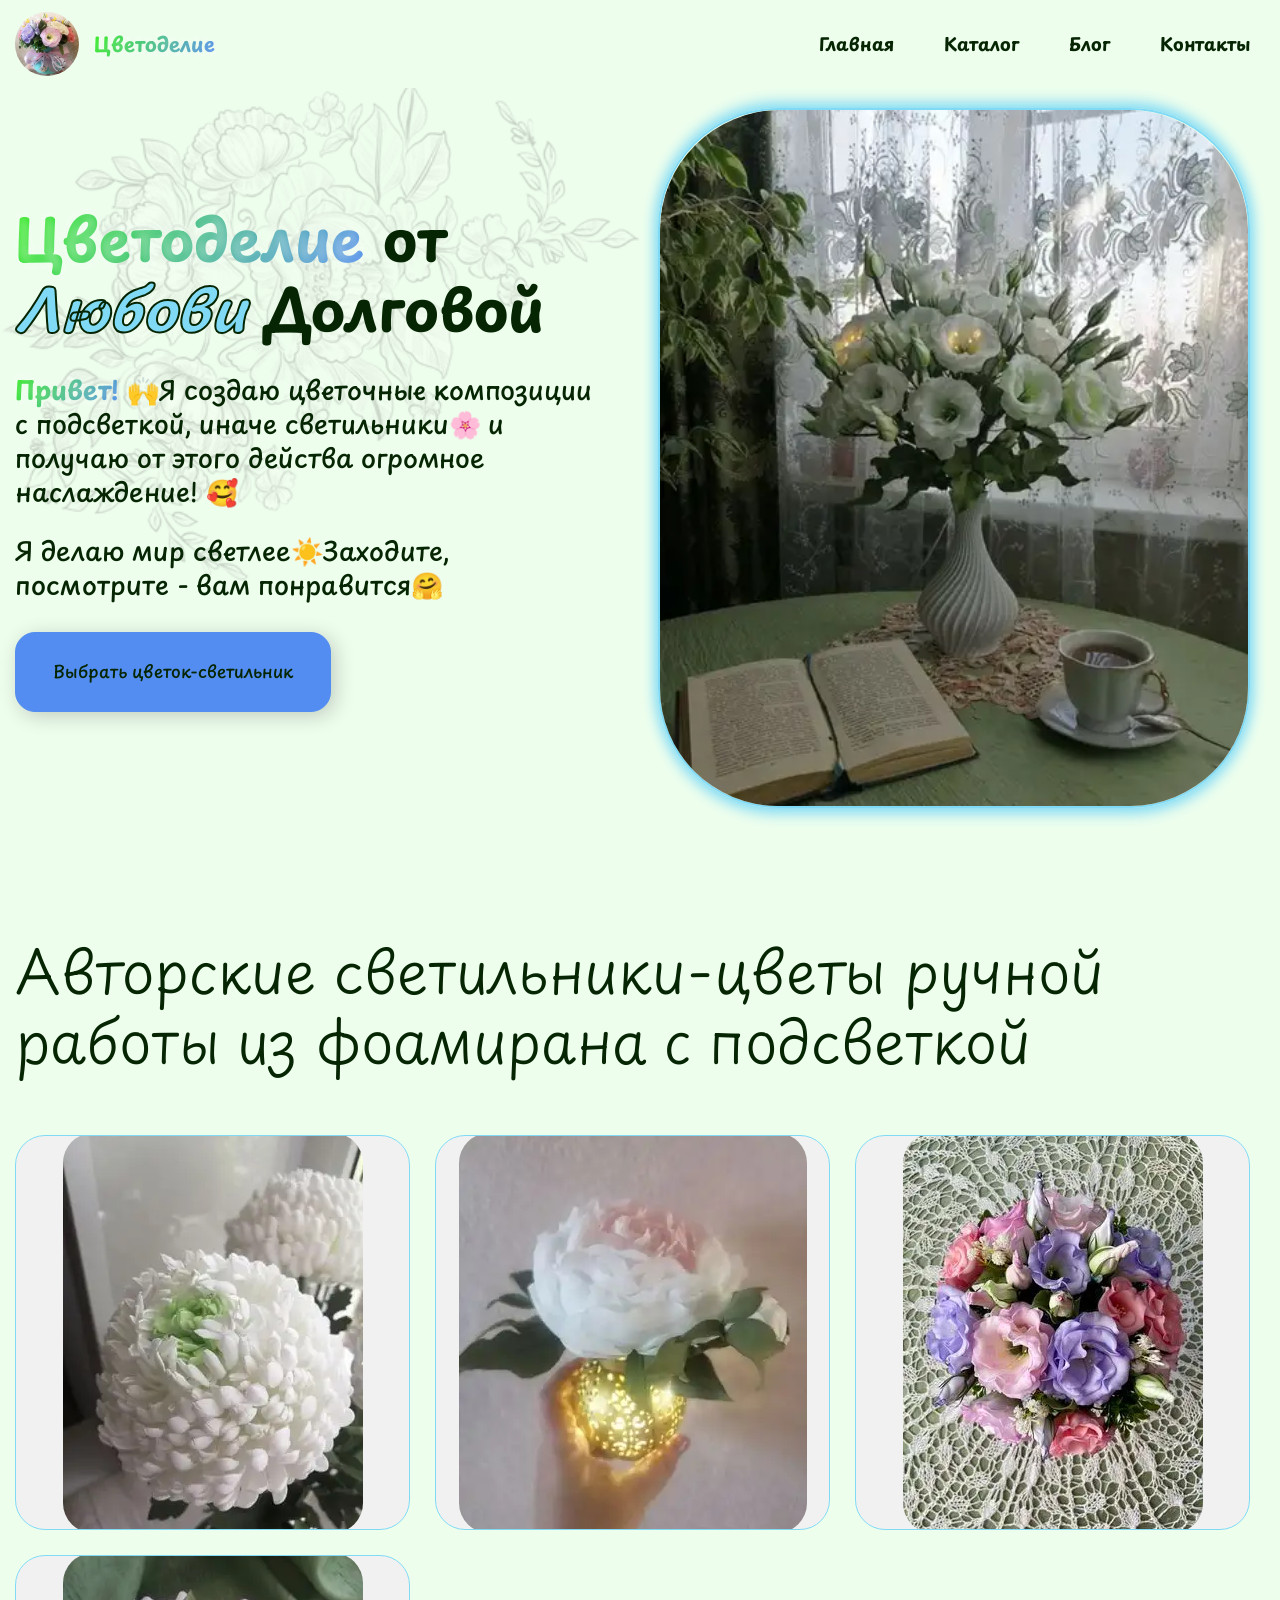
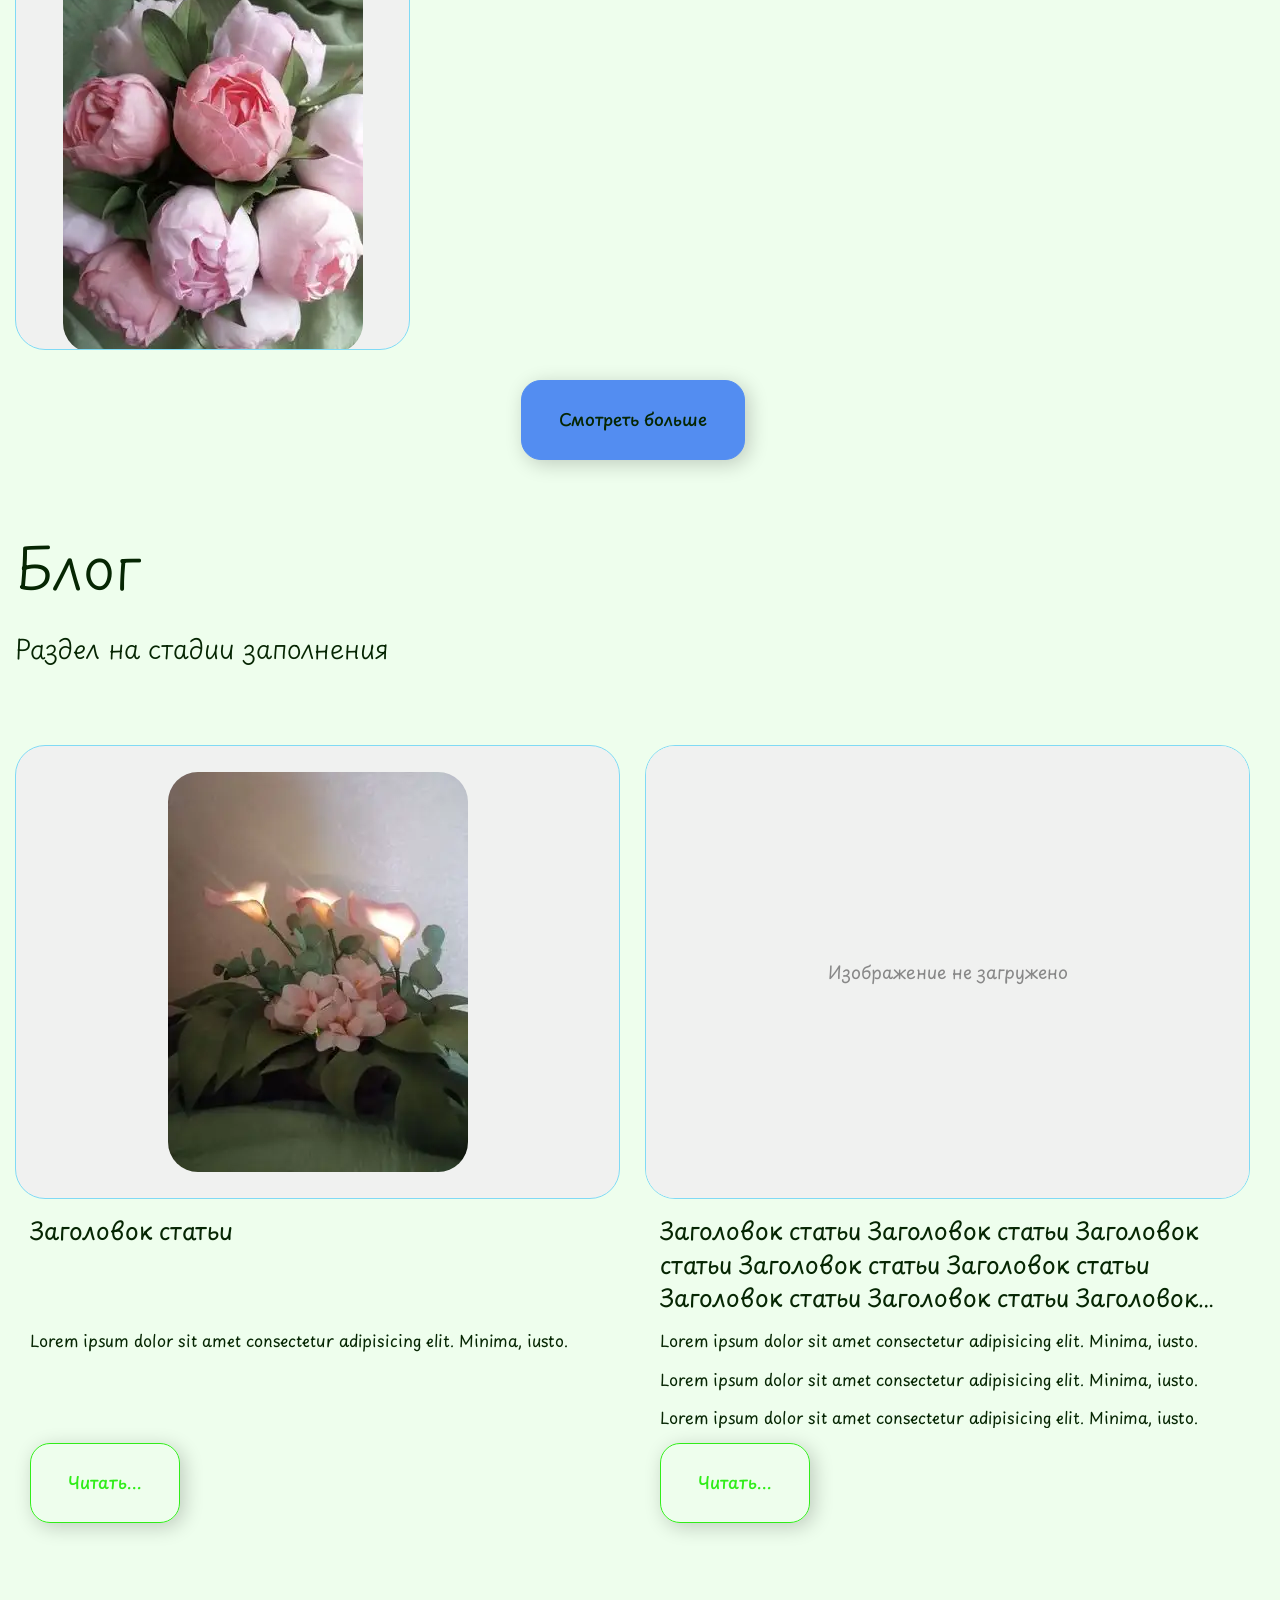
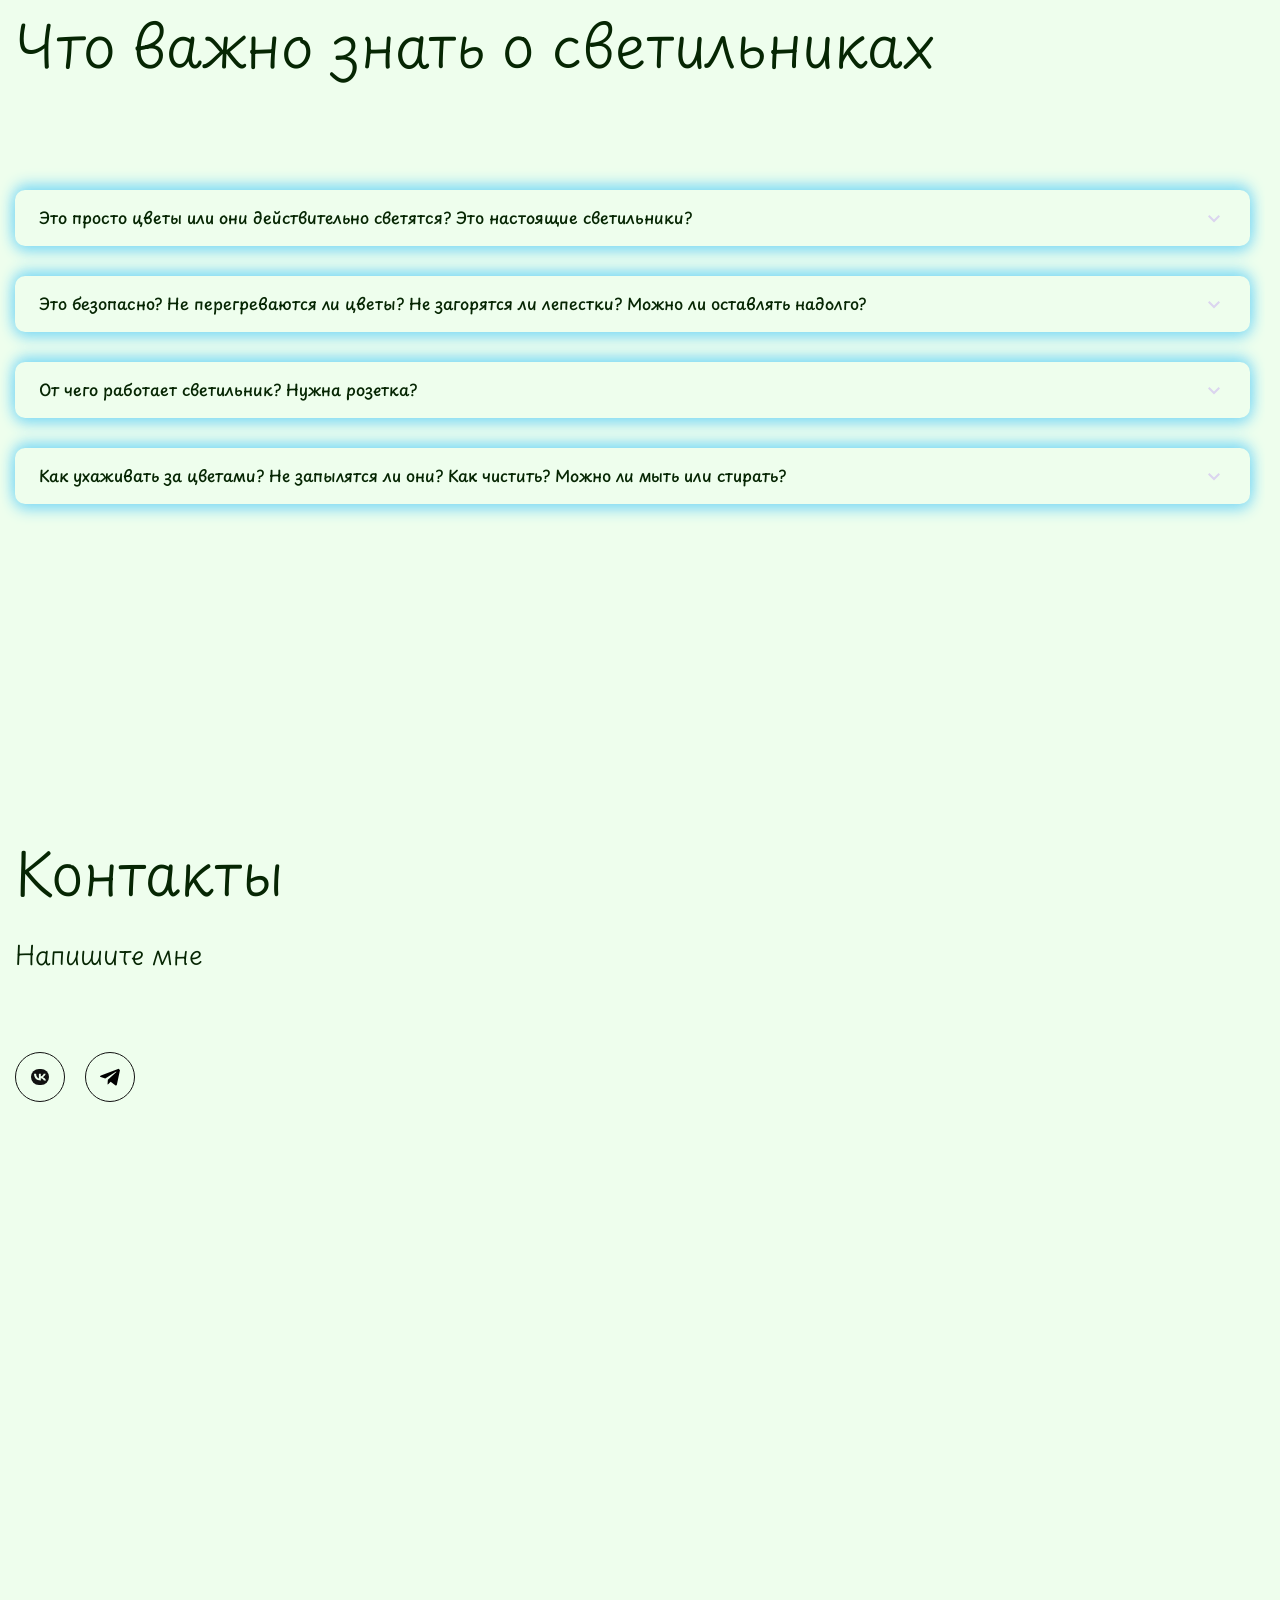
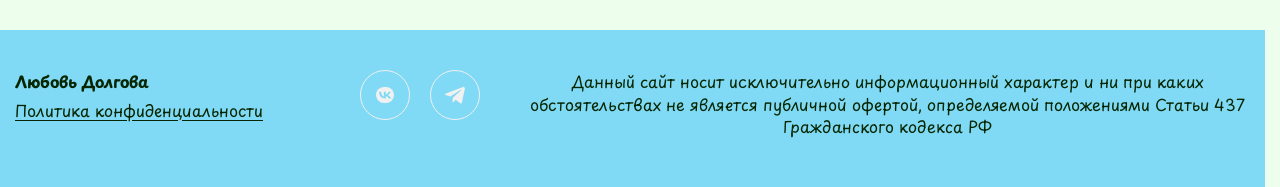
==== commit bac04ab1: "Updates" ====
--- a/index.html
+++ b/index.html
@@ -1,5 +1,5 @@
 <!doctype html>
-<html lang="ru">
+<html lang="ru" class="scroller">
 	<head>
 		<meta charset="UTF-8">
 		<meta name="viewport" content="width=device-width, initial-scale=1.0">
@@ -42,46 +42,45 @@
 			</p>
 		<![endif]-->
 		<style>
-			@charset "UTF-8";.page--index{position:relative}.page--index__bg{position:fixed;top:var(--header-height);left:0;opacity:.18;z-index:-1;width:50%;height:50%}.page--index__bg img{width:100%;height:100%;object-fit:contain;object-position:top left}.section-hero{position:relative;padding-top:calc((100svh - var(--min-height-section))/ 2);padding-bottom:calc((100svh - var(--min-height-section))/ 2);min-height:var(--min-height-section)}.section-hero__grid{display:grid;gap:clamp(1.25rem,.167rem + 4.62vw,3.125rem)}.section-hero__content{display:flex;flex-direction:column;justify-content:center;align-items:center;align-self:center}@media (min-width:1024px){.section-hero__grid{grid-template-columns:repeat(2,1fr)}.section-hero__content{align-items:flex-start}}.section-hero__title{font-weight:700;font-family:PlaypenSans}.section-hero__subtitle{font-weight:500;font-family:PlaypenSans}.section-hero__image{border:2px solid var(--secondary-color);border-radius:clamp(3.75rem,2.045rem + 7.27vw,7.5rem);width:100%;max-height:700px;overflow:hidden;corner-shape:scoop;box-shadow:0 5px 15px var(--secondary-color),0 -5px 15px var(--secondary-color)}@media screen and (max-width:1023.98px){.section-hero__image{aspect-ratio:58/65}}.section-hero__image img{width:100%;height:100%;object-fit:cover}.section-blog__grid{display:grid;grid-template-columns:repeat(auto-fit,minmax(290px,1fr));gap:clamp(.938rem,.653rem + 1.21vw,1.563rem)}@media (min-width:1024px){.section-blog__grid{grid-template-columns:repeat(auto-fit,minmax(300px,0.5fr))}}@media (min-width:1366px){.section-blog__grid{grid-template-columns:repeat(auto-fit,minmax(320px,0.33fr))}}.blog-item{display:flex;flex-direction:column}.blog-item__image{flex-shrink:0;border:1px solid var(--secondary-color);border-radius:30px;aspect-ratio:4/3;corner-shape:scoop;max-width:none}.blog-item__content{display:flex;flex-grow:1;flex-direction:column;align-items:flex-start;gap:15px;padding:15px;height:100%}.blog-item__title{display:-webkit-box;height:clamp(4.813rem,4.159rem + 3.27vw,6.25rem);font-size:clamp(1.125rem,.955rem + .73vw,1.5rem);-webkit-line-clamp:3;overflow:hidden;text-overflow:ellipsis;white-space:initial;-webkit-box-orient:vertical}.button{--btn-padding:clamp(0.938rem, 0.576rem + 1.48vw, 1.688rem) clamp(1.563rem, -1.866rem + 17.14vw, 2.313rem);--btn-gap:10px;--btn-border-width:1px;--btn-border-style:solid;--btn-border-color:var(--accent-color);--btn-border-radius:20px;--btn-font-family:inherit;--btn-font-size:clamp(0.938rem, 0.881rem + 0.24vw, 1.063rem);--btn-font-weight:500;--btn-color:var(--text-color);--btn-bg-color:var(--accent-color);--btn-size-icon:24px;display:inline-flex;position:relative;justify-content:center;align-items:center;vertical-align:middle;gap:var(--btn-gap);box-shadow:4px 4px 20px 0 rgba(0,0,0,.2);border-width:var(--btn-border-width,1px);border-style:var(--btn-border-style);border-color:var(--btn-border-color);border-radius:var(--btn-border-radius);background-color:var(--btn-bg-color);padding:var(--btn-padding);color:var(--btn-color);font-weight:var(--btn-font-weight,600);font-size:var(--btn-font-size, 18px);line-height:1.4;font-family:var(--font-panton);text-align:center;text-decoration:none}body::after{content:"";background-color:rgba(0,0,0,.5);position:fixed;width:100%;height:100%;top:0;left:0;opacity:0;z-index:149}[data-fls-popup]{position:fixed;top:0;left:0;bottom:0;right:0;padding:30px 10px;visibility:hidden}[data-fls-popup-wrapper]{display:flex;flex-direction:column;align-items:center;min-height:100%;flex:1 1 auto;width:100%;display:flex;justify-content:center;align-items:center}[data-fls-popup-body]{visibility:hidden;transform:scale(0);background-color:#eee;padding:20px;width:100%;max-width:900px;border-radius:20px}.section-catalog__container{display:flex;row-gap:clamp(.938rem,.396rem + 2.31vw,1.875rem);flex-direction:column}.section-catalog__grid{display:grid;grid-template-columns:repeat(auto-fit,minmax(290px,1fr));gap:clamp(.938rem,.653rem + 1.21vw,1.563rem)}@media (min-width:1024px){.section-catalog__grid{grid-template-columns:repeat(auto-fit,minmax(300px,0.5fr))}}@media (min-width:1280px){.section-catalog__grid{grid-template-columns:repeat(auto-fit,minmax(320px,1fr))}}.section-catalog__item{position:relative}@media (min-width:600px){.section-catalog .button{align-self:center}}.catalog-item__wrapper{--item-border-radius:30px;display:block;position:relative;text-decoration:none}.catalog-item__wrapper:before{position:absolute;right:0;bottom:0;left:0;z-index:1;border-bottom-right-radius:var(--item-border-radius);border-bottom-left-radius:var(--item-border-radius);background:linear-gradient(180deg,transparent 15%,rgba(0,0,0,.9) 100%);height:50%;corner-shape:scoop;opacity:0;content:""}.catalog-item__title{position:absolute;right:30px;bottom:20px;left:30px;z-index:2;color:var(--primary-color);font-weight:600;font-size:clamp(1.125rem,.955rem + .73vw,1.5rem);text-align:center}.catalog-item__image{display:flex;border:1px solid var(--secondary-color);border-radius:var(--item-border-radius);aspect-ratio:1/1;corner-shape:scoop;width:100%;max-width:none!important;overflow:hidden;text-align:center}*{margin:0;padding:0}*,::after,::before{box-sizing:border-box}::after,::before{display:inline-block}html{height:100%;scroll-padding-top:calc(var(--header-height,60px));scroll-snap-type:y mandatory;scrollbar-gutter:stable}body{min-height:100vh;min-height:100svh;line-height:1.4;-ms-text-size-adjust:100%;-moz-text-size-adjust:100%;-webkit-text-size-adjust:100%;-webkit-font-smoothing:antialiased;-moz-osx-font-smoothing:grayscale;text-rendering:optimizeLegibility}a{display:inline-block;color:inherit}ul li[class]{list-style:none}h1,h2,h3{font-weight:inherit;font-size:inherit;text-wrap:balance}button{background-color:transparent;color:inherit;font-size:inherit;line-height:inherit;font-family:inherit}@media (prefers-reduced-motion:no-preference){html{scroll-behavior:smooth}html{interpolate-size:allow-keywords}}@font-face{font-family:PlaypenSans;font-display:swap;src:url("assets/fonts/PlaypenSans-Thin.woff2") format("woff2");font-weight:100;font-style:normal}@font-face{font-family:PlaypenSans;font-display:swap;src:url("assets/fonts/PlaypenSans-SemiBold.woff2") format("woff2");font-weight:600;font-style:normal}@font-face{font-family:PlaypenSans;font-display:swap;src:url("assets/fonts/PlaypenSans-Regular.woff2") format("woff2");font-weight:400;font-style:normal}@font-face{font-family:PlaypenSans;font-display:swap;src:url("assets/fonts/PlaypenSans-Medium.woff2") format("woff2");font-weight:500;font-style:normal}@font-face{font-family:PlaypenSans;font-display:swap;src:url("assets/fonts/PlaypenSans-Light.woff2") format("woff2");font-weight:300;font-style:normal}@font-face{font-family:PlaypenSans;font-display:swap;src:url("assets/fonts/PlaypenSans-ExtraLight.woff2") format("woff2");font-weight:200;font-style:normal}@font-face{font-family:PlaypenSans;font-display:swap;src:url("assets/fonts/PlaypenSans-ExtraBold.woff2") format("woff2");font-weight:800;font-style:normal}@font-face{font-family:PlaypenSans;font-display:swap;src:url("assets/fonts/PlaypenSans-Bold.woff2") format("woff2");font-weight:700;font-style:normal}:root{--font-family:"PlaypenSans",sans-serif;--second-family:"Montserrat",system-ui;--content-width:1520px;--content-offset:15px;--swiper-pagination-bullet-size:24px;--swiper-pagination-bullet-horizontal-gap:0;--swiper-pagination-bullet-border-radius:2px;--swiper-pagination-color:#001f62;--swiper-pagination-bullet-inactive-color:#001f62;--header-height:72px;--min-height-section:calc(100svh - var(--header-height));--text-color:#dcfcd9;--bg-color:#1c221b;--primary-color:#2ce713;--secondary-color:#0a647f;--accent-color:#0e47aa;--light-color:#f0f1f0;color-scheme:light dark;--vk-color:#0077ff;--tg-color:#29a0dc;--wa-color:#25d366;--yt-color:#ff0033}@media (prefers-color-scheme:light){:root{--text-color:#062603;--bg-color:#eefeed;--primary-color:#30ed19;--secondary-color:#80daf5;--accent-color:#538df1;--light-color:#f0f1f0}}@media (prefers-color-scheme:dark){:root{--text-color:#dcfcd9;--bg-color:#1c221b;--primary-color:#2ce713;--secondary-color:#0a647f;--accent-color:#0e47aa}}body{display:flex;position:relative;flex-direction:column;justify-content:start;padding-right:0!important;min-width:320px;color:var(--text-color);font-family:var(--font-family);background-color:var(--bg-color);background-blend-mode:multiply}.wrapper{display:grid;grid-template-rows:var(--header-height) 1fr auto;flex:1 1 auto;overflow:clip}.wrapper>main{grid-row:2;height:100%}.wrapper>*{min-width:0}[class*=__container]{margin-right:auto;margin-left:auto;width:min(var(--content-width),100% - var(--content-offset) * 2)}section{position:relative;padding-top:calc((100svh - var(--min-height-section))/ 2);padding-bottom:calc((100svh - var(--min-height-section))/ 2);min-height:var(--min-height-section)}.section-top{display:grid}.section__title{font-weight:300;line-height:1.2;text-wrap:auto}@media (min-width:75em){.section__title{font-size:58px}.section__title{margin-bottom:30px}}@media (min-width:20em) and (max-width:75em){.section__title{font-size:clamp(24px,11.6363636364px + 3.8636363636vw,58px)}.section__title{margin-bottom:clamp(15px,9.5454545455px + 1.7045454545vw,30px)}}@media (max-width:20em){.section__title{font-size:24px}.section__title{margin-bottom:15px}}.section__title{text-align:center;text-wrap:balance}@media (min-width:1024px){.catalog-item__title{bottom:-10px;opacity:0}.section__title{text-align:left}}.section__subtitle{font-weight:300;font-size:clamp(.875rem,.514rem + 1.48vw,1.625rem);line-height:1.3}@media (min-width:75em){.section__subtitle{margin-bottom:30px}}@media (min-width:20em) and (max-width:75em){.section__subtitle{margin-bottom:clamp(15px,9.5454545455px + 1.7045454545vw,30px)}}@media (max-width:20em){.section__subtitle{margin-bottom:15px}}p{text-wrap:pretty}p:not(:last-of-type){margin-bottom:1em}.color-effect{background:linear-gradient(120deg,var(--primary-color),var(--accent-color));background-clip:text;-webkit-background-clip:text;-webkit-text-fill-color:transparent;text-shadow:2px 5px 7px rgba(250,250,250,.2),-2px -5px 7px rgba(250,250,250,.2)}.font-effect{-webkit-text-stroke-width:2px;-webkit-text-stroke-color:var(--text-color);color:var(--secondary-color);font-style:italic}ul[class]{margin:0;padding:0;list-style:none}img,picture,svg{display:block;border-radius:inherit;max-width:100%}.image-container{display:flex;position:relative;justify-content:center;align-items:center;margin:0;background-color:var(--light-color);aspect-ratio:4/3;max-width:400px;overflow:hidden}.image-container img{width:100%;height:100%;object-fit:cover;object-position:center}.image-container:empty::before{display:flex;justify-content:center;align-items:center;background-color:var(--light-color);padding:1rem;width:100%;height:100%;content:"Изображение не загружено";color:#888;font-size:1.1rem;text-align:center}@media (prefers-reduced-motion:reduce){*,::after,::before{animation-duration:0s!important;animation-iteration-count:1!important;scroll-behavior:auto!important}}.menu__body{position:fixed;top:0;right:-100%;background-color:var(--bg-color);padding:calc(var(--header-height) + 30px) 15px 30px 15px;width:100%;max-width:400px;height:100svh;overflow:auto}.menu__body ul{display:flex;flex-direction:column;align-items:center;gap:30px;background-color:var(--bg-color)}@media (min-width:47.99875em){.menu__body{position:relative;right:0;background-color:transparent;padding:0;width:auto;max-width:none;height:auto;overflow:initial}.menu__body ul{flex-direction:row;gap:50px;background-color:transparent}}.menu__item>a{font-weight:700;font-size:18px;text-decoration:none}.menu__item.menu__item--active>a{color:var(--primary-color)}.icon-menu{display:block;position:relative;z-index:5;border:none;width:1.5rem;height:.875rem}.icon-menu span,.icon-menu::after,.icon-menu::before{position:absolute;right:0;background-color:var(--secondary-color);width:100%;height:2px;content:""}.icon-menu::before{top:0}.icon-menu::after{bottom:0}.icon-menu span{top:calc(50% - 1px)}@media (min-width:47.99875em){.icon-menu{display:none}}.header{--size-logo:clamp(3rem, 2.545rem + 1.94vw, 4rem);position:absolute;top:0;right:0;left:0;z-index:200;background-color:var(--bg-color);padding-top:12px;padding-bottom:12px;height:fit-content;color:var(--text-color)}.header__container{display:flex;justify-content:space-between;align-items:center}.header__logo{display:flex;align-items:center;gap:1ch;font-weight:700;font-size:20px;text-decoration:none}.header__logo img{border-radius:var(--size-logo);width:var(--size-logo);height:var(--size-logo)}
+			@charset "UTF-8";.page--index{position:relative}.page--index__bg{position:fixed;top:var(--header-height);left:0;opacity:.18;z-index:-1;width:100%}.page--index__bg img{width:50%;max-width:50vw;object-fit:contain;object-position:top left}.section-hero{position:relative;padding-top:calc((100svh - var(--min-height-section))/ 2);padding-bottom:calc((100svh - var(--min-height-section))/ 2);min-height:var(--min-height-section)}.section-hero__grid{display:grid;gap:clamp(1.25rem,.167rem + 4.62vw,3.125rem)}.section-hero__content{display:flex;flex-direction:column;justify-content:center;align-items:center;align-self:center}@media (min-width:1024px){.section-hero__grid{grid-template-columns:repeat(2,1fr)}.section-hero__content{align-items:flex-start}}.section-hero__title{font-weight:700;font-family:PlaypenSans}.section-hero__subtitle{font-weight:500;font-family:PlaypenSans}.section-hero__image{border:2px solid var(--secondary-color);border-radius:clamp(3.75rem,2.045rem + 7.27vw,7.5rem);width:100%;max-height:700px;overflow:hidden;corner-shape:scoop;box-shadow:var(--box-shadow)}@media screen and (max-width:1023.98px){.section-hero__image{aspect-ratio:58/65}}.section-hero__image img{width:100%;height:100%;object-fit:cover}.section-blog__grid{display:grid;grid-template-columns:repeat(auto-fit,minmax(290px,1fr));gap:clamp(.938rem,.653rem + 1.21vw,1.563rem)}@media (min-width:1024px){.section-blog__grid{grid-template-columns:repeat(auto-fit,minmax(300px,0.5fr))}}@media (min-width:1366px){.section-blog__grid{grid-template-columns:repeat(auto-fit,minmax(320px,0.33fr))}}.section-blog .blog-item{display:flex;flex-direction:column}.section-blog .blog-item__image{flex-shrink:0;border:1px solid var(--secondary-color);border-radius:30px;aspect-ratio:4/3;corner-shape:scoop;max-width:none}.section-blog .blog-item__content{display:flex;flex-grow:1;flex-direction:column;align-items:flex-start;gap:15px;padding:15px;height:100%}.section-blog .blog-item__title{display:-webkit-box;height:clamp(4.813rem,4.159rem + 3.27vw,6.25rem);font-size:clamp(1.125rem,.955rem + .73vw,1.5rem);-webkit-line-clamp:3;overflow:hidden;text-overflow:ellipsis;white-space:initial;-webkit-box-orient:vertical}.section-faq .details__content{padding:1rem .5rem}.section-faq .details__content ul{padding-left:20px}.section-faq .details__content ul li{margin-bottom:.3em}.section-faq .details__content ul li:last-of-type{margin-bottom:1em}.section-catalog__container{display:flex;row-gap:clamp(.938rem,.396rem + 2.31vw,1.875rem);flex-direction:column}.section-catalog__grid{display:grid;grid-template-columns:repeat(auto-fit,minmax(290px,1fr));gap:clamp(.938rem,.653rem + 1.21vw,1.563rem)}@media (min-width:1024px){.section-catalog__grid{grid-template-columns:repeat(auto-fit,minmax(300px,0.5fr))}}@media (min-width:1280px){.section-catalog__grid{grid-template-columns:repeat(auto-fit,minmax(320px,1fr))}}.section-catalog__item{position:relative}@media (min-width:600px){.section-catalog .button{align-self:center}}.catalog-item__wrapper{--item-border-radius:30px;display:block;position:relative;text-decoration:none}.catalog-item__wrapper:before{position:absolute;right:0;bottom:0;left:0;z-index:1;border-bottom-right-radius:var(--item-border-radius);border-bottom-left-radius:var(--item-border-radius);background:linear-gradient(180deg,transparent 15%,rgba(0,0,0,.9) 100%);height:50%;corner-shape:scoop;opacity:0;content:""}.catalog-item__title{position:absolute;right:30px;bottom:20px;left:30px;z-index:2;color:var(--primary-color);font-weight:600;font-size:clamp(1.125rem,.955rem + .73vw,1.5rem);text-align:center}.catalog-item__image{display:flex;border:1px solid var(--secondary-color);border-radius:var(--item-border-radius);aspect-ratio:1/1;corner-shape:scoop;width:100%;max-width:none!important;overflow:hidden;text-align:center}*{margin:0;padding:0}*,::after,::before{box-sizing:border-box}::after,::before{display:inline-block}html{height:100%;scroll-padding-top:calc(var(--header-height,60px));scroll-snap-type:y mandatory;scrollbar-gutter:stable}body{min-height:100vh;min-height:100dvh;line-height:1.4;-ms-text-size-adjust:100%;-moz-text-size-adjust:100%;-webkit-text-size-adjust:100%;-webkit-font-smoothing:antialiased;-moz-osx-font-smoothing:grayscale;overflow-x:hidden;text-rendering:optimizeLegibility}a{display:inline-block;color:inherit}a:not([class]){text-decoration-skip-ink:auto}ul li[class]{list-style:none}h1,h2,h3{font-weight:inherit;font-size:inherit;text-wrap:balance}button{background-color:transparent;color:inherit;font-size:inherit;line-height:inherit;font-family:inherit}@media (prefers-reduced-motion:no-preference){html{scroll-behavior:smooth}html{interpolate-size:allow-keywords}}@font-face{font-family:PlaypenSans;font-display:swap;src:url("assets/fonts/PlaypenSans-Thin.woff2") format("woff2");font-weight:100;font-style:normal}@font-face{font-family:PlaypenSans;font-display:swap;src:url("assets/fonts/PlaypenSans-SemiBold.woff2") format("woff2");font-weight:600;font-style:normal}@font-face{font-family:PlaypenSans;font-display:swap;src:url("assets/fonts/PlaypenSans-Regular.woff2") format("woff2");font-weight:400;font-style:normal}@font-face{font-family:PlaypenSans;font-display:swap;src:url("assets/fonts/PlaypenSans-Medium.woff2") format("woff2");font-weight:500;font-style:normal}@font-face{font-family:PlaypenSans;font-display:swap;src:url("assets/fonts/PlaypenSans-Light.woff2") format("woff2");font-weight:300;font-style:normal}@font-face{font-family:PlaypenSans;font-display:swap;src:url("assets/fonts/PlaypenSans-ExtraLight.woff2") format("woff2");font-weight:200;font-style:normal}@font-face{font-family:PlaypenSans;font-display:swap;src:url("assets/fonts/PlaypenSans-ExtraBold.woff2") format("woff2");font-weight:800;font-style:normal}@font-face{font-family:PlaypenSans;font-display:swap;src:url("assets/fonts/PlaypenSans-Bold.woff2") format("woff2");font-weight:700;font-style:normal}:root{--font-family:"PlaypenSans",sans-serif;--second-family:"Montserrat",system-ui;--content-width:1520px;--content-offset:15px;--swiper-pagination-bullet-size:24px;--swiper-pagination-bullet-horizontal-gap:0;--swiper-pagination-bullet-border-radius:2px;--swiper-pagination-color:#001f62;--swiper-pagination-bullet-inactive-color:#001f62;--header-height:72px;--min-height-section:calc(100svh - var(--header-height));--text-color:#dcfcd9;--bg-color:#1c221b;--primary-color:#2ce713;--secondary-color:#0a647f;--accent-color:#0e47aa;--light-color:#f0f1f0;--box-shadow:0 5px 15px var(--secondary-color),0 -5px 15px var(--secondary-color);--box-shadow-hover:0 5px 15px var(--primary-color),0 -5px 15px var(--primary-color);color-scheme:light dark;--vk-color:#0077ff;--tg-color:#29a0dc;--wa-color:#25d366;--yt-color:#ff0033}@media (prefers-color-scheme:light){:root{--text-color:#062603;--bg-color:#eefeed;--primary-color:#30ed19;--secondary-color:#80daf5;--accent-color:#538df1;--light-color:#f0f1f0}}@media (prefers-color-scheme:dark){:root{--text-color:#dcfcd9;--bg-color:#1c221b;--primary-color:#2ce713;--secondary-color:#0a647f;--accent-color:#0e47aa}}.button{--btn-padding:clamp(0.938rem, 0.576rem + 1.48vw, 1.688rem) clamp(1.563rem, -1.866rem + 17.14vw, 2.313rem);--btn-gap:10px;--btn-border-width:1px;--btn-border-style:solid;--btn-border-color:var(--accent-color);--btn-border-radius:20px;--btn-font-family:inherit;--btn-font-size:clamp(0.938rem, 0.881rem + 0.24vw, 1.063rem);--btn-font-weight:500;--btn-color:var(--text-color);--btn-bg-color:var(--accent-color);--btn-size-icon:24px;display:inline-flex;position:relative;justify-content:center;align-items:center;vertical-align:middle;gap:var(--btn-gap);box-shadow:4px 4px 20px 0 rgba(0,0,0,.2);border-width:var(--btn-border-width,1px);border-style:var(--btn-border-style);border-color:var(--btn-border-color);border-radius:var(--btn-border-radius);background-color:var(--btn-bg-color);padding:var(--btn-padding);color:var(--btn-color);font-weight:var(--btn-font-weight,600);font-size:var(--btn-font-size, 18px);line-height:1.4;font-family:var(--font-panton);text-align:center;text-decoration:none}body{display:flex;position:relative;flex-direction:column;justify-content:start;min-width:320px;color:var(--text-color);font-family:var(--font-family);background-color:var(--bg-color);background-blend-mode:multiply}.wrapper{display:grid;grid-template-rows:var(--header-height) 1fr auto;flex:1 1 auto;height:100%;overflow:clip}.wrapper>main{grid-row:2;height:100%}.wrapper>*{min-width:0}[class*=__container]{margin-right:auto;margin-left:auto;width:min(var(--content-width),100% - var(--content-offset) * 2)}section{position:relative;padding-top:calc((100svh - var(--min-height-section))/ 2);padding-bottom:calc((100svh - var(--min-height-section))/ 2);min-height:var(--min-height-section)}.section-top{display:grid}.section__title{font-weight:300;line-height:1.2;text-wrap:auto}@media (min-width:75em){.section__title{font-size:58px}.section__title{margin-bottom:30px}}@media (min-width:20em) and (max-width:75em){.section__title{font-size:clamp(24px,11.6363636364px + 3.8636363636vw,58px)}.section__title{margin-bottom:clamp(15px,9.5454545455px + 1.7045454545vw,30px)}}@media (max-width:20em){.section__title{font-size:24px}.section__title{margin-bottom:15px}}.section__title{text-align:center;text-wrap:balance}@media (min-width:1024px){.catalog-item__title{bottom:-10px;opacity:0}.section__title{text-align:left}}.section__subtitle{font-weight:300;font-size:clamp(.875rem,.514rem + 1.48vw,1.625rem);line-height:1.3}@media (min-width:75em){.section__subtitle{margin-bottom:30px}}@media (min-width:20em) and (max-width:75em){.section__subtitle{margin-bottom:clamp(15px,9.5454545455px + 1.7045454545vw,30px)}}@media (max-width:20em){.section__subtitle{margin-bottom:15px}}p{text-wrap:pretty}p:not(:last-of-type){margin-bottom:1em}.color-effect{background:linear-gradient(120deg,var(--primary-color),var(--accent-color));background-clip:text;-webkit-background-clip:text;-webkit-text-fill-color:transparent;text-shadow:2px 5px 7px rgba(250,250,250,.2),-2px -5px 7px rgba(250,250,250,.2)}.font-effect{-webkit-text-stroke-width:2px;-webkit-text-stroke-color:var(--text-color);color:var(--secondary-color);font-style:italic}ul[class]{margin:0;padding:0;list-style:none}img,picture{display:block;border-radius:inherit;max-width:100%}.image-container{display:flex;position:relative;justify-content:center;align-items:center;margin:0;background-color:var(--light-color);aspect-ratio:4/3;max-width:400px;overflow:hidden}.image-container img{width:100%;height:100%;object-fit:cover;object-position:center}.image-container:empty::before{display:flex;justify-content:center;align-items:center;background-color:var(--light-color);padding:1rem;width:100%;height:100%;content:"Изображение не загружено";color:#888;font-size:1.1rem;text-align:center}@media (prefers-reduced-motion:reduce){*,::after,::before{animation-duration:0s!important;animation-iteration-count:1!important;scroll-behavior:auto!important}}.menu__body{position:fixed;top:0;right:-100%;background-color:var(--bg-color);padding:calc(var(--header-height) + 30px) 15px 30px 15px;width:100%;max-width:400px;height:100svh;overflow:auto}.menu__body ul{display:flex;flex-direction:column;align-items:center;gap:30px;background-color:var(--bg-color)}@media (min-width:768px){.menu__body{position:relative;right:0;background-color:transparent;padding:0;width:auto;max-width:none;height:auto;overflow:initial}.menu__body ul{flex-direction:row;gap:50px;background-color:transparent}}.menu-item>a{font-weight:700;font-size:18px;text-decoration:none}.icon-menu{display:block;position:relative;z-index:5;border:none;width:1.5rem;height:.875rem}.icon-menu span,.icon-menu::after,.icon-menu::before{position:absolute;right:0;background-color:var(--secondary-color);width:100%;height:2px;content:""}.icon-menu::before{top:0}.icon-menu::after{bottom:0}.icon-menu span{top:calc(50% - 1px)}@media (min-width:768px){.icon-menu{display:none}}.header{--size-logo:clamp(3rem, 2.545rem + 1.94vw, 4rem);position:absolute;top:0;right:0;left:0;grid-row:1;z-index:200;background-color:var(--bg-color);padding-top:12px;padding-bottom:12px;height:fit-content;color:var(--text-color)}.header__container{display:flex;justify-content:space-between;align-items:center}.header__logo{display:flex;align-items:center;gap:1ch;font-weight:700;font-size:20px;text-decoration:none}.header__logo img{border-radius:var(--size-logo);width:var(--size-logo);height:var(--size-logo)}
 		</style>
-		<script type="module" crossorigin="" src="./js/index.min.js?v=1772524043037"></script>
-		<link rel="modulepreload" crossorigin="" href="./js/common.min.js?v=1772524043037">
-		<link rel="modulepreload" crossorigin="" href="./js/main.min.js?v=1772524043037">
-		<link rel="modulepreload" crossorigin="" href="./js/popup.min.js?v=1772524043037">
-		<link rel="modulepreload" crossorigin="" href="./js/sectioncatalog.min.js?v=1772524043037">
-		<link rel="stylesheet" crossorigin="" href="./css/main.min.css?v=1772524043037" media="print" onload="this.media='all'">
-		<link rel="stylesheet" crossorigin="" href="./css/popup.min.css?v=1772524043037" media="print" onload="this.media='all'">
-		<link rel="stylesheet" crossorigin="" href="./css/sectioncatalog.min.css?v=1772524043037" media="print" onload="this.media='all'">
-		<link rel="stylesheet" crossorigin="" href="./css/index.min.css?v=1772524043037" media="print" onload="this.media='all'">
+		<script type="module" crossorigin="" src="./js/index.min.js?v=1773425924432"></script>
+		<link rel="modulepreload" crossorigin="" href="./js/common.min.js?v=1773425924432">
+		<link rel="modulepreload" crossorigin="" href="./js/main.min.js?v=1773425924432">
+		<link rel="modulepreload" crossorigin="" href="./js/sectioncatalog.min.js?v=1773425924432">
+		<link rel="stylesheet" crossorigin="" href="./css/main.min.css?v=1773425924432" media="print" onload="this.media='all'">
+		<link rel="stylesheet" crossorigin="" href="./css/sectioncatalog.min.css?v=1773425924432" media="print" onload="this.media='all'">
+		<link rel="stylesheet" crossorigin="" href="./css/index.min.css?v=1773425924432" media="print" onload="this.media='all'">
+		<link rel="stylesheet" crossorigin="" href="./css/button.min.css?v=1773425924432" media="print" onload="this.media='all'">
 	</head>
 	<body>
 		<div class="wrapper">
-			<header data-fls-header="" data-fls-header-scroll="" data-fls-header-scroll-show="" class="header main-header">
+			<header data-fls-header="" data-fls-header-scroll="" data-fls-header-scroll-show="" class="header">
 				<div class="header__container">
 					<div class="header__logo">
 						<img src="./assets/img/logo.jpg" width="64" height="64" alt="Цветоделие от Любови Долговой" data-fls-image-ignore="">
 						<span class="color-effect">Цветоделие</span>
 					</div>
 					<div class="header__menu menu">
-						<nav class="menu__body" aria-label="Главная">
-							<ul class="menu__list">
-								<li class="menu__item menu__item--active">
-									<a href="#home" class="menu__link">Главная</a>
-								</li>
-								<li class="menu__item">
-									<a href="#catalog" class="menu__link">Каталог</a>
-								</li>
-								<li class="menu__item">
-									<a href="#blog" class="menu__link">Блог</a>
-								</li>
-								<li class="menu__item">
-									<a href="#contacts" class="menu__link">Контакты</a>
-								</li>
-							</ul>
-						</nav>
 						<button type="button" data-fls-menu="" class="menu__icon icon-menu">
 							<span></span>
 						</button>
+						<nav class="menu__body">
+							<ul class="menu__list">
+								<li class="menu-item menu-item--active">
+									<a href="#home">Главная</a>
+								</li>
+								<li class="menu-item">
+									<a href="#catalog" data-fls-scrollto="#catalog">Каталог</a>
+								</li>
+								<li class="menu-item">
+									<a href="#blog" data-fls-scrollto="#blog">Блог</a>
+								</li>
+								<li class="menu-item">
+									<a href="#contacts" data-fls-scrollto="#contacts">Контакты</a>
+								</li>
+							</ul>
+						</nav>
 					</div>
 					<!--
 <fetch url="@components/layout/menu/menu.json">
@@ -96,7 +95,6 @@
 					<picture>
 						<source media="(max-width: 425px)" srcset="./assets/img/hero/hero-bg-425.webp" type="image/webp">
 						<source media="(max-width: 640px)" srcset="./assets/img/hero/hero-bg-640.webp" type="image/webp">
-						<source srcset="./assets/img/hero/hero-bg.webp" type="image/webp">
 						<img width="1000" height="800" alt="Image" fetchpriority="high" src="./assets/img/hero/hero-bg.webp">
 					</picture>
 				</div>
@@ -123,7 +121,6 @@
 							<div class="section-hero__image">
 								<picture>
 									<source media="(max-width: 425px)" srcset="./assets/img/hero/hero-1-425.webp" type="image/webp">
-									<source srcset="./assets/img/hero/hero-1.webp" type="image/webp">
 									<img width="576" height="768" alt="Image" fetchpriority="high" src="./assets/img/hero/hero-1.webp">
 								</picture>
 							</div>
@@ -142,7 +139,6 @@
 									<h3 class="catalog-item__title">Белая хризантема ручной работы с подсветкой</h3>
 									<div class="catalog-item__image image-container">
 										<picture>
-											<source srcset="./assets/img/catalog/chrysanthemums/preview/photo_01.webp" type="image/webp">
 											<img width="360" height="360" alt="Белая хризантема ручной работы с подсветкой" decoding="async" loading="lazy" src="./assets/img/catalog/chrysanthemums/preview/photo_01.webp">
 										</picture>
 									</div>
@@ -153,7 +149,6 @@
 									<h3 class="catalog-item__title">Светильник-пион ручной работы с подсветкой</h3>
 									<div class="catalog-item__image image-container">
 										<picture>
-											<source srcset="./assets/img/catalog/pions/preview/photo_01.webp" type="image/webp">
 											<img width="360" height="360" alt="Светильник-пион ручной работы с подсветкой" decoding="async" loading="lazy" src="./assets/img/catalog/pions/preview/photo_01.webp">
 										</picture>
 									</div>
@@ -164,7 +159,6 @@
 									<h3 class="catalog-item__title">Эустомы в шляпной коробке</h3>
 									<div class="catalog-item__image image-container">
 										<picture>
-											<source srcset="./assets/img/catalog/eustoma/preview/photo_01.webp" type="image/webp">
 											<img width="360" height="360" alt="Эустомы в шляпной коробке" decoding="async" loading="lazy" src="./assets/img/catalog/eustoma/preview/photo_01.webp">
 										</picture>
 									</div>
@@ -175,7 +169,6 @@
 									<h3 class="catalog-item__title">Эустомы</h3>
 									<div class="catalog-item__image image-container">
 										<picture>
-											<source srcset="./assets/img/catalog/03/preview/photo_01.webp" type="image/webp">
 											<img width="360" height="360" alt="Эустомы" decoding="async" loading="lazy" src="./assets/img/catalog/03/preview/photo_01.webp">
 										</picture>
 									</div>
@@ -195,7 +188,6 @@
 							<article class="blog-item">
 								<div class="blog-item__image image-container">
 									<picture>
-										<source srcset="./assets/img/blog/image-01.webp" type="image/webp">
 										<img width="360" height="360" alt="Заголовок статьи" decoding="async" loading="lazy" src="./assets/img/blog/image-01.webp">
 									</picture>
 								</div>
@@ -235,6 +227,96 @@
 									<a href="#" data-fls-button="" class="button button--lite">Читать...</a>
 								</div>
 							</article>
+						</div>
+					</div>
+				</section>
+				<section class="section-faq" aria-labelledby="section-faq-title" id="faq">
+					<div class="section-faq__container">
+						<div class="section-top">
+							<h2 class="section__title section-faq__title" id="section-faq-title">Что важно знать о светильниках</h2>
+							<p class="section__subtitle"></p>
+						</div>
+						<div class="section-faq__grid">
+							<div class="details__list">
+								<details class="details" name="CSS Weekly" style="--i: 1">
+									<summary class="details__summary">
+										Это просто цветы или они действительно светятся? Это настоящие
+              светильники?
+									</summary>
+									<div class="details__content">
+										<p>
+											Да, это полноценные светильники! Внутри каждого цветка спрятаны
+                мягкие теплые светодиоды. Днем это изящная интерьерная
+                композиция, а вечером — волшебный источник света, создающий уют
+                и атмосферу. Вы можете использовать его как ночник, декоративный
+                светильник или даже как необычный торшер (в зависимости от
+                размера).
+										</p>
+									</div>
+								</details>
+								<details class="details" name="CSS Weekly" style="--i: 2">
+									<summary class="details__summary">
+										Это безопасно? Не перегреваются ли цветы? Не загорятся ли
+              лепестки? Можно ли оставлять надолго?
+									</summary>
+									<div class="details__content">
+										<p>
+											Абсолютно безопасно. Я использую современные низковольтные
+                светодиоды (12V или 24V) и блоки питания с защитой. Они выделяют
+                минимум тепла, поэтому фоамиран (пластичная замша) не
+                нагревается и не деформируется. Вы можете смело оставлять
+                светильник включенным на всю ночь — он будет радовать вас мягким
+                светом и потреблять совсем мало электроэнергии.
+										</p>
+									</div>
+								</details>
+								<details class="details" name="CSS Weekly" style="--i: 3">
+									<summary class="details__summary">От чего работает светильник? Нужна розетка?</summary>
+									<div class="details__content">
+										<p>Это зависит от модели. Есть варианты:</p>
+										<ul>
+											<li>
+												Беспроводные (на батарейках): удобно ставить в любом месте —
+                  на полке, в шкафу, на журнальном столике.
+											</li>
+											<li>
+												От сети (USB/адаптер): подходит для постоянного использования.
+                  В комплекте идет аккуратный прозрачный или белый провод,
+                  который почти незаметен.
+											</li>
+										</ul>
+										<p>
+											В описании каждого светильника указан тип питания, чтобы вы
+                могли выбрать удобный для себя вариант.
+										</p>
+									</div>
+								</details>
+								<details class="details" name="CSS Weekly" style="--i: 4">
+									<summary class="details__summary">
+										Как ухаживать за цветами? Не запылятся ли они? Как чистить? Можно
+              ли мыть или стирать?
+									</summary>
+									<div class="details__content">
+										<p>Уход очень простой. Фоамиран — материал неприхотливый.</p>
+										<ul>
+											<li>
+												Легкая пыль: можно смахнуть мягкой кисточкой (как для
+                  рисования) или сухой фланелевой тряпочкой.
+											</li>
+											<li>
+												Более серьезные загрязнения: можно аккуратно протестить слегка
+                  влажной салфеткой.
+											</li>
+											<li>
+												Чего делать НЕЛЬЗЯ: мыть под краном, тереть с моющими
+                  средствами и, конечно, стирать. Это все-таки не живые цветы, а
+                  рукотворное изделие.
+											</li>
+										</ul>
+										<p>При бережном отношении светильник будет радовать вас годами!</p>
+									</div>
+								</details>
+							</div>
 						</div>
 					</div>
 				</section>
@@ -313,30 +395,18 @@
 				</div>
 			</footer>
 		</div>
-		<div data-fls-popup="popup" aria-hidden="true" class="popup">
-			<div data-fls-popup-wrapper="" class="popup__wrapper">
-				<div data-fls-popup-body="" class="popup__body">
-					<button data-fls-popup-close="" type="button" class="popup__close">
-						<svg width="23" height="23" viewbox="0 0 23 23" fill="none" xmlns="http://www.w3.org/2000/svg">
-							<path opacity="0.850056" d="M1.73333 1.48883L21.5469 21.0288" stroke="#979797" stroke-linecap="square"></path>
-							<path opacity="0.850056" d="M21.2667 1.48883L1.45309 21.0288" stroke="#979797" stroke-linecap="square"></path>
-						</svg>
-					</button>
-					<div data-fls-popup-content="" class="popup__text"><!-- Контент --></div>
-				</div>
-			</div>
-		</div>
+		<!-- <block name="popup"></block> -->
 		<noscript>
-			<link rel="stylesheet" crossorigin="" href="./css/main.min.css?v=1772524043037">
+			<link rel="stylesheet" crossorigin="" href="./css/main.min.css?v=1773425924432">
 		</noscript>
 		<noscript>
-			<link rel="stylesheet" crossorigin="" href="./css/popup.min.css?v=1772524043037">
+			<link rel="stylesheet" crossorigin="" href="./css/sectioncatalog.min.css?v=1773425924432">
 		</noscript>
 		<noscript>
-			<link rel="stylesheet" crossorigin="" href="./css/sectioncatalog.min.css?v=1772524043037">
+			<link rel="stylesheet" crossorigin="" href="./css/index.min.css?v=1773425924432">
 		</noscript>
 		<noscript>
-			<link rel="stylesheet" crossorigin="" href="./css/index.min.css?v=1772524043037">
+			<link rel="stylesheet" crossorigin="" href="./css/button.min.css?v=1773425924432">
 		</noscript>
 	</body>
 </html>
--- a/css/main.min.css
+++ b/css/main.min.css
@@ -1 +1 @@
-@charset "UTF-8";*{margin:0;padding:0;-webkit-tap-highlight-color:transparent}*,:after,:before{box-sizing:border-box}:after,:before{display:inline-block}html{height:100%;scroll-padding-top:calc(var(--header-height, 3.75rem));scroll-snap-type:y mandatory;scrollbar-gutter:stable}body{line-height:1.4;min-height:100vh;min-height:100svh;-ms-text-size-adjust:100%;-moz-text-size-adjust:100%;-webkit-text-size-adjust:100%;-webkit-font-smoothing:antialiased;-moz-osx-font-smoothing:grayscale;text-rendering:optimizeLegibility}button,option,select{cursor:pointer}a{color:inherit;display:inline-block}a:not([class]){text-decoration-skip-ink:auto}.list-reset,ul li[class]{list-style:none}.list-reset{margin:0;padding:0}.input-reset{-webkit-appearance:none;appearance:none;background-color:transparent;border:none;border-radius:0;color:inherit;font:inherit;outline:none;padding:0;width:100%}h1,h2,h3,h4,h5,h6{font-size:inherit;font-weight:inherit;text-wrap:balance}svg *{transition-property:fill,stroke}.btn-reset{background-color:transparent;border:none;color:inherit;cursor:pointer;display:inline-block;font:inherit;padding:0;text-decoration:none;-webkit-user-select:none;-moz-user-select:none;user-select:none}#__next,#root{isolation:isolate}button,input,textarea{background-color:transparent;color:inherit;font-family:inherit;font-size:inherit;line-height:inherit}input,textarea{width:100%}textarea{overflow:auto;resize:vertical}label{display:inline-block}@font-face{font-display:swap;font-family:PlaypenSans;font-style:normal;font-weight:100;src:url(../assets/fonts/PlaypenSans-Thin.woff2) format("woff2")}@font-face{font-display:swap;font-family:PlaypenSans;font-style:normal;font-weight:600;src:url(../assets/fonts/PlaypenSans-SemiBold.woff2) format("woff2")}@font-face{font-display:swap;font-family:PlaypenSans;font-style:normal;font-weight:400;src:url(../assets/fonts/PlaypenSans-Regular.woff2) format("woff2")}@font-face{font-display:swap;font-family:PlaypenSans;font-style:normal;font-weight:500;src:url(../assets/fonts/PlaypenSans-Medium.woff2) format("woff2")}@font-face{font-display:swap;font-family:PlaypenSans;font-style:normal;font-weight:300;src:url(../assets/fonts/PlaypenSans-Light.woff2) format("woff2")}@font-face{font-display:swap;font-family:PlaypenSans;font-style:normal;font-weight:200;src:url(../assets/fonts/PlaypenSans-ExtraLight.woff2) format("woff2")}@font-face{font-display:swap;font-family:PlaypenSans;font-style:normal;font-weight:800;src:url(../assets/fonts/PlaypenSans-ExtraBold.woff2) format("woff2")}@font-face{font-display:swap;font-family:PlaypenSans;font-style:normal;font-weight:700;src:url(../assets/fonts/PlaypenSans-Bold.woff2) format("woff2")}@font-face{font-display:swap;font-family:Montserrat;font-style:normal;font-weight:600;src:url(../assets/fonts/Montserrat-SemiBold.woff2) format("woff2")}@font-face{font-display:swap;font-family:Montserrat;font-style:normal;font-weight:400;src:url(../assets/fonts/Montserrat-Regular.woff2) format("woff2")}@font-face{font-display:swap;font-family:Montserrat;font-style:normal;font-weight:500;src:url(../assets/fonts/Montserrat-Medium.woff2) format("woff2")}@font-face{font-display:swap;font-family:Montserrat;font-style:normal;font-weight:300;src:url(../assets/fonts/Montserrat-Light.woff2) format("woff2")}@font-face{font-display:swap;font-family:Montserrat;font-style:normal;font-weight:800;src:url(../assets/fonts/Montserrat-ExtraBold.woff2) format("woff2")}@font-face{font-display:swap;font-family:Montserrat;font-style:normal;font-weight:700;src:url(../assets/fonts/Montserrat-Bold.woff2) format("woff2")}@font-face{font-display:swap;font-family:Montserrat;font-style:normal;font-weight:900;src:url(../assets/fonts/Montserrat-Black.woff2) format("woff2")}:root{--font-family:"PlaypenSans",sans-serif;--second-family:"Montserrat",system-ui;--content-width:95rem;--content-offset:0.9375rem;--swiper-pagination-bullet-size:1.5rem;--swiper-pagination-bullet-horizontal-gap:0;--swiper-pagination-bullet-border-radius:0.125rem;--swiper-pagination-color:#001f62;--swiper-pagination-bullet-inactive-color:#001f62;--header-height:4.5rem;--min-height-section:calc(100svh - var(--header-height));--text-color:#dcfcd9;--bg-color:#1c221b;--primary-color:#2ce713;--secondary-color:#0a647f;--accent-color:#0e47aa;--light-color:#f0f1f0;color-scheme:light dark;--vk-color:#07f;--tg-color:#29a0dc;--wa-color:#25d366;--yt-color:#f03}.lg-sub-html{font-size:clamp(1.125rem,.955rem + .73vw,1.5rem)!important}.lg-outer.lg-grab img.lg-image{border-radius:clamp(1.875rem,-.114rem + 8.48vw,6.25rem)}body{color:var(--text-color);display:flex;flex-direction:column;font-family:var(--font-family);justify-content:start;min-width:20rem;padding-right:0!important;position:relative;-webkit-tap-highlight-color:rgba(0,0,0,0);background-blend-mode:multiply;background-color:var(--bg-color)}[data-fls-menu-open],[data-fls-popup-open] body{overflow:hidden;overscroll-behavior:none;touch-action:none}.wrapper{display:grid;flex:1 1 auto;grid-template-rows:var(--header-height) 1fr auto;overflow:clip}.wrapper>main{grid-row:2;height:100%}.wrapper>footer{grid-row:3}.wrapper>*{min-width:0}.container,[class*=__container]{margin-left:auto;margin-right:auto;width:min(var(--content-width),100% - var(--content-offset) * 2)}section{min-height:var(--min-height-section);padding-bottom:calc((100svh - var(--min-height-section))/2);padding-top:calc((100svh - var(--min-height-section))/2);position:relative}.section-top{display:grid}.section__title{font-weight:300;line-height:1.2;text-align:center;text-wrap:auto;text-wrap:balance}.section__subtitle{font-size:clamp(.875rem,.514rem + 1.48vw,1.625rem);font-weight:300;line-height:1.3}p{text-wrap:pretty}p:not(:last-of-type){margin-bottom:1em}.color-effect{background:linear-gradient(120deg,var(--primary-color),var(--accent-color));background-clip:text;-webkit-background-clip:text;-webkit-text-fill-color:transparent;text-shadow:.125rem .3125rem .4375rem hsla(0,0%,98%,.2),-.125rem -.3125rem .4375rem hsla(0,0%,98%,.2)}.font-effect{-webkit-text-stroke-width:.125rem;-webkit-text-stroke-color:var(--text-color);color:var(--secondary-color);font-style:italic}a,button{transition:all .2s ease}.link-email,.link-phone{white-space:nowrap}.list-reset,dl[class],ol[class],ul[class]{list-style:none;margin:0;padding:0}.swiper{max-width:100%}canvas,img,picture,svg,video{border-radius:inherit;display:block;max-width:100%}.visually-hidden{border:0;height:.0625rem;margin:-.0625rem;overflow:hidden;padding:0;position:absolute;width:.0625rem;clip:rect(0 0 0 0)}@supports (-webkit-line-clamp:4){.news-card__text{display:-webkit-box;-webkit-line-clamp:4;overflow:hidden;text-overflow:ellipsis;white-space:normal;-webkit-box-orient:vertical}}.image-container{align-items:center;aspect-ratio:4/3;background-color:var(--light-color);display:flex;justify-content:center;margin:0;max-width:25rem;overflow:hidden;position:relative}.image-container img{height:100%;object-fit:cover;object-position:center;width:100%}.image-container:empty:before{align-items:center;background-color:var(--light-color);color:#888;content:"Изображение не загружено";display:flex;font-size:1.1rem;height:100%;justify-content:center;padding:1rem;text-align:center;width:100%}[id^=imedium-],[id^=ismall-],[id^=large-],[id^=medium-],[id^=txtblock-]{display:none!important}.menu__body{background-color:var(--bg-color);height:100svh;max-width:25rem;overflow:auto;padding:calc(var(--header-height) + 1.875rem) .9375rem 1.875rem .9375rem;position:fixed;right:-100%;top:0;transition:right .3s;width:100%}[data-fls-menu-open] .menu__body,[data-fls-menu-open] .menu__body:before{right:0}.menu__body ul{align-items:center;background-color:var(--bg-color);display:flex;flex-direction:column;gap:1.875rem}.menu-item>a,.menu__item>a{font-size:1.125rem;font-weight:700;text-decoration:none;transition:color .2s ease}.menu-item>a:hover,.menu__item>a:hover{color:var(--accent-color)}.menu-item.current_page_item>a,.menu-item.menu__item--active>a,.menu__item.current_page_item>a,.menu__item.menu__item--active>a{color:var(--primary-color)}.page-item a{font-size:1.125rem;font-weight:700;text-decoration:none;transition:color .2s ease}.page-item a:hover{color:var(--accent-color)}.page-item.current_page_item a{color:var(--primary-color)}.icon-menu{border:none;display:block;height:.875rem;position:relative;width:1.5rem;z-index:5}.icon-menu span,.icon-menu:after,.icon-menu:before{background-color:var(--secondary-color);content:"";height:.125rem;position:absolute;right:0;transition:all .3s ease 0s;width:100%}.icon-menu:before{top:0}.icon-menu:after{bottom:0}.icon-menu span{top:calc(50% - .0625rem)}[data-fls-menu-open] .icon-menu span{width:0}[data-fls-menu-open] .icon-menu:before{top:calc(50% - .0625rem);transform:rotate(-45deg)}[data-fls-menu-open] .icon-menu:after{bottom:calc(50% - .0625rem);transform:rotate(45deg)}.header{--size-logo:clamp(3rem,2.545rem + 1.94vw,4rem);background-color:var(--bg-color);color:var(--text-color);height:fit-content;left:0;padding-bottom:.75rem;padding-top:.75rem;position:absolute;right:0;top:0;transition:.4s ease;z-index:200}.header.--header-scroll{--size-logo:3rem;padding-bottom:.375rem;padding-top:.375rem}.header.--header-show{box-shadow:0 .3125rem .9375rem var(--secondary-color)}.header__container{align-items:center;display:flex;justify-content:space-between}.header__logo{align-items:center;display:flex;font-size:1.25rem;font-weight:700;gap:1ch;text-decoration:none}.header__logo img{border-radius:var(--size-logo);height:var(--size-logo);transition:width .4s ease,height .4s ease;width:var(--size-logo)}[data-fls-header-scroll].--header-scroll{left:0;position:sticky;right:0;top:0;z-index:50}[data-fls-header-scroll-show].--header-scroll{transition:translate .3s;translate:0 -100%}[data-fls-header-scroll-show].--header-show{translate:0 0}.footer{background-color:var(--secondary-color);color:var(--text-color);padding:0;position:relative}.footer__grid{display:grid;gap:clamp(1.563rem,.794rem + 3.15vw,2.813rem);grid-template-columns:1fr auto;padding-bottom:clamp(1.25rem,.398rem + 3.64vw,3.125rem);padding-top:clamp(1.563rem,.986rem + 2.37vw,2.5rem)}.footer__block{display:flex;flex-direction:column;gap:.375rem;justify-self:flex-start}.footer__block img{border-radius:50%}.footer__link{text-decoration:underline;text-underline-offset:.1875rem;transition:color .2s ease}.footer__link:hover{color:var(--primary-color)}.footer .socials{grid-column:2;justify-self:center}.footer .socials__link{border-color:var(--light-color)}.footer .socials__item svg path{fill:var(--light-color)}.footer__contacts{display:flex;flex-direction:column;gap:.375rem;grid-column:1;grid-row:2;justify-self:center}.footer__contacts .footer__link{text-decoration:none}.footer__contacts span{font-size:1.125rem;font-weight:500;line-height:100%}.footer__info{display:flex;font-size:clamp(.75rem,.571rem + .89vw,1rem);grid-column:1/-1;justify-content:center;text-align:center;width:100%}.footer__info p{max-width:70ch}.socials{--size-social-item:clamp(1.875rem,-1.935rem + 19.05vw,3.125rem);display:flex;gap:clamp(.625rem,-1.928rem + 3.99vw,1.563rem)}.socials__item{border-radius:var(--size-social-item);flex-shrink:0;height:var(--size-social-item);width:var(--size-social-item)}.socials__link{align-items:center;border:.0625rem solid #111;border-radius:inherit;display:flex;height:100%;justify-content:center;transition:background-color .3s ease,border-color .3s ease;width:100%}.socials__link:focus{outline:none}.socials__link:focus-visible{outline:.125rem solid var(--accent-color);outline-offset:.125rem}.socials__link:has(.vk-icon):hover{background-color:var(--vk-color);border-color:var(--vk-color)}.socials__link:has(.tg-icon):hover{background-color:var(--tg-color);border-color:var(--tg-color)}.socials__link:has(.yt-icon):hover{background-color:var(--yt-color);border-color:var(--yt-color)}.socials__link:has(.wa-icon):hover{background-color:var(--wa-color);border-color:var(--wa-color)}.is-animated-down{animation:animated-down .4s forwards;animation-delay:var(--anime-delay,.5s);opacity:0;transform:translateY(-1.875rem);transition:transform .5s ease,opacity .5s ease}@keyframes animated-down{to{opacity:1;transform:translateY(0)}}.is-animated-up{animation:animated-up .4s forwards;animation-delay:var(--anime-delay,.5s);opacity:0;transform:translateY(1.875rem);transition:transform .5s ease,opacity .5s ease}@keyframes animated-up{to{opacity:1;transform:translateY(0)}}@keyframes is-animated-right{to{opacity:1;transform:translateX(0)}}@keyframes is-animated-left{to{opacity:1;transform:translateX(0)}}@-webkit-keyframes rotate-border{to{-webkit-transform:rotate(1turn);transform:rotate(1turn)}}@keyframes rotate-border{to{-webkit-transform:rotate(1turn);transform:rotate(1turn)}}.glow-effect{--glow-line-color:#fff;--glow-line-thickness:0.125rem;--glow-line-length:1.25rem;--glow-blur-color:#fff;--glow-blur-size:0.3125rem;--glow-offset:0rem;--animation-speed:1200ms;--container-offset:6.25rem;position:relative}.glow-container{height:calc(100% + var(--container-offset));inset:calc(var(--container-offset)/-2);opacity:0;pointer-events:none;position:absolute;width:calc(100% + var(--container-offset))}.glow-blur,.glow-line{fill:transparent;height:calc(100% - var(--container-offset) + var(--glow-offset));stroke:#000;stroke-dasharray:var(--glow-line-length) calc(3.125rem - var(--glow-line-length));stroke-width:.3125rem;width:calc(100% - var(--container-offset) + var(--glow-offset));x:calc(var(--container-offset)/2 + var(--glow-offset)/-2);y:calc(var(--container-offset)/2 + var(--glow-offset)/-2)}.glow-effect:not(:disabled):is(:hover,:focus) :is(.glow-line,.glow-blur){stroke-dashoffset:-5rem;transition:stroke-dashoffset var(--animation-speed) ease-in}.glow-line{stroke:var(--glow-line-color);stroke-width:var(--glow-line-thickness)}.glow-blur{filter:blur(var(--glow-blur-size));stroke:var(--glow-blur-color);stroke-width:var(--glow-blur-size)}.glow-effect:not(:disabled):is(:hover,:focus) .glow-container{animation:glow-visibility ease-in-out var(--animation-speed)}@-webkit-keyframes glow-visibility{0%,to{opacity:0}25%,75%{opacity:1}}@keyframes glow-visibility{0%,to{opacity:0}25%,75%{opacity:1}}.glow-effect[data-glow-animation=false]{--glow-line-length:3.125rem}.glow-effect[data-glow-offset=true]{--glow-offset:0.625rem}.glow-effect[data-glow-animation=grow]:is(:hover,:focus) .glow-container{scale:1.3;-webkit-transition:scale var(--animation-speed) linear;transition:scale var(--animation-speed) linear}@media (max-width:20em){.section-top:has(.section__subtitle){margin-bottom:1.875rem}.section__title{font-size:1.5rem}.section__subtitle,.section__title{margin-bottom:.9375rem}}@media (min-width:20em) and (max-width:75em){.section-top:has(.section__subtitle){margin-bottom:clamp(1.875rem,1.42045454545625rem + 2.2727272727vw,3.125rem)}.section__title{font-size:clamp(1.5rem,.727272727275rem + 3.8636363636vw,3.625rem)}.section__subtitle,.section__title{margin-bottom:clamp(.9375rem,.59659090909375rem + 1.7045454545vw,1.875rem)}}@media (min-width:40rem){.footer__grid{grid-template-columns:1fr auto}.footer__block{justify-self:flex-start}.footer__contacts{grid-column:2;grid-row:1;justify-self:end}}@media (min-width:47.99875em){.menu__body{height:auto;max-width:none;overflow:initial;padding:0;position:relative;right:0;width:auto}.menu__body,.menu__body ul{background-color:transparent}.menu__body ul{flex-direction:row;gap:3.125rem}.icon-menu{display:none}}@media screen and (min-width:48rem){.is-animated-right{animation:is-animated-right .4s forwards;animation-delay:var(--anime-delay,.5);transform:translateX(9.375rem)}.is-animated-left,.is-animated-right{opacity:0;transition:transform .5s ease,opacity .5s ease}.is-animated-left{animation:is-animated-left .4s forwards;animation-delay:var(--anime-delay,.5);transform:translateX(-9.375rem)}}@media (min-width:64rem){.section__title{text-align:left}.footer__grid{gap:1.25rem 2.8125rem;grid-template-columns:18.75rem auto 1fr}.footer .socials{grid-column:initial;justify-content:end;justify-content:start}.footer__contacts,.footer__info{grid-column:3}}@media (min-width:75em){.section-top:has(.section__subtitle){margin-bottom:3.125rem}.section__title{font-size:3.625rem}.section__subtitle,.section__title{margin-bottom:1.875rem}}@media (any-hover:hover) and (pointer:fine){.socials__link:not(:disabled):hover{background-color:var(--accent-color);border-color:var(--accent-color)}}@media (any-hover:none){.icon-menu{cursor:default}}@media (prefers-color-scheme:dark){:root{--text-color:#dcfcd9;--bg-color:#1c221b;--primary-color:#2ce713;--secondary-color:#0a647f;--accent-color:#0e47aa}}@media (prefers-color-scheme:light){:root{--text-color:#062603;--bg-color:#eefeed;--primary-color:#30ed19;--secondary-color:#80daf5;--accent-color:#538df1;--light-color:#f0f1f0}}@media (prefers-reduced-motion:no-preference){html{scroll-behavior:smooth;interpolate-size:allow-keywords}}@media (prefers-reduced-motion:reduce){html:focus-within{scroll-behavior:auto}*,:after,:before{animation-duration:.01ms!important;animation-iteration-count:1!important;scroll-behavior:auto!important;transition-duration:.01ms!important}}+@charset "UTF-8";*{margin:0;padding:0;-webkit-tap-highlight-color:transparent}*,:after,:before{box-sizing:border-box}:after,:before{display:inline-block}html{height:100%;scroll-padding-top:calc(var(--header-height, 3.75rem));scroll-snap-type:y mandatory;scrollbar-gutter:stable}body{line-height:1.4;min-height:100vh;min-height:100dvh;-ms-text-size-adjust:100%;-moz-text-size-adjust:100%;-webkit-text-size-adjust:100%;-webkit-font-smoothing:antialiased;-moz-osx-font-smoothing:grayscale;overflow-x:hidden;text-rendering:optimizeLegibility}button,option,select{cursor:pointer}a{color:inherit;display:inline-block}a:not([class]){text-decoration-skip-ink:auto}.list-reset,ul li[class]{list-style:none}.list-reset{margin:0;padding:0}.input-reset{-webkit-appearance:none;appearance:none;background-color:transparent;border:none;border-radius:0;color:inherit;font:inherit;outline:none;padding:0;width:100%}h1,h2,h3,h4,h5,h6{font-size:inherit;font-weight:inherit;text-wrap:balance}svg *{transition-property:fill,stroke}.btn-reset{background-color:transparent;border:none;color:inherit;cursor:pointer;display:inline-block;font:inherit;padding:0;text-decoration:none;-webkit-user-select:none;-moz-user-select:none;user-select:none}#__next,#root{isolation:isolate}button,input,textarea{background-color:transparent;color:inherit;font-family:inherit;font-size:inherit;line-height:inherit}input,textarea{width:100%}textarea{overflow:auto;resize:vertical}label{display:inline-block}@font-face{font-display:swap;font-family:PlaypenSans;font-style:normal;font-weight:100;src:url(../assets/fonts/PlaypenSans-Thin.woff2) format("woff2")}@font-face{font-display:swap;font-family:PlaypenSans;font-style:normal;font-weight:600;src:url(../assets/fonts/PlaypenSans-SemiBold.woff2) format("woff2")}@font-face{font-display:swap;font-family:PlaypenSans;font-style:normal;font-weight:400;src:url(../assets/fonts/PlaypenSans-Regular.woff2) format("woff2")}@font-face{font-display:swap;font-family:PlaypenSans;font-style:normal;font-weight:500;src:url(../assets/fonts/PlaypenSans-Medium.woff2) format("woff2")}@font-face{font-display:swap;font-family:PlaypenSans;font-style:normal;font-weight:300;src:url(../assets/fonts/PlaypenSans-Light.woff2) format("woff2")}@font-face{font-display:swap;font-family:PlaypenSans;font-style:normal;font-weight:200;src:url(../assets/fonts/PlaypenSans-ExtraLight.woff2) format("woff2")}@font-face{font-display:swap;font-family:PlaypenSans;font-style:normal;font-weight:800;src:url(../assets/fonts/PlaypenSans-ExtraBold.woff2) format("woff2")}@font-face{font-display:swap;font-family:PlaypenSans;font-style:normal;font-weight:700;src:url(../assets/fonts/PlaypenSans-Bold.woff2) format("woff2")}@font-face{font-display:swap;font-family:Montserrat;font-style:normal;font-weight:600;src:url(../assets/fonts/Montserrat-SemiBold.woff2) format("woff2")}@font-face{font-display:swap;font-family:Montserrat;font-style:normal;font-weight:400;src:url(../assets/fonts/Montserrat-Regular.woff2) format("woff2")}@font-face{font-display:swap;font-family:Montserrat;font-style:normal;font-weight:500;src:url(../assets/fonts/Montserrat-Medium.woff2) format("woff2")}@font-face{font-display:swap;font-family:Montserrat;font-style:normal;font-weight:300;src:url(../assets/fonts/Montserrat-Light.woff2) format("woff2")}@font-face{font-display:swap;font-family:Montserrat;font-style:normal;font-weight:800;src:url(../assets/fonts/Montserrat-ExtraBold.woff2) format("woff2")}@font-face{font-display:swap;font-family:Montserrat;font-style:normal;font-weight:700;src:url(../assets/fonts/Montserrat-Bold.woff2) format("woff2")}@font-face{font-display:swap;font-family:Montserrat;font-style:normal;font-weight:900;src:url(../assets/fonts/Montserrat-Black.woff2) format("woff2")}:root{--font-family:"PlaypenSans",sans-serif;--second-family:"Montserrat",system-ui;--content-width:95rem;--content-offset:0.9375rem;--swiper-pagination-bullet-size:1.5rem;--swiper-pagination-bullet-horizontal-gap:0;--swiper-pagination-bullet-border-radius:0.125rem;--swiper-pagination-color:#001f62;--swiper-pagination-bullet-inactive-color:#001f62;--header-height:4.5rem;--min-height-section:calc(100svh - var(--header-height));--text-color:#dcfcd9;--bg-color:#1c221b;--primary-color:#2ce713;--secondary-color:#0a647f;--accent-color:#0e47aa;--light-color:#f0f1f0;--box-shadow:0 0.3125rem 0.9375rem var(--secondary-color),0 -0.3125rem 0.9375rem var(--secondary-color);--box-shadow-hover:0 0.3125rem 0.9375rem var(--primary-color),0 -0.3125rem 0.9375rem var(--primary-color);color-scheme:light dark;--vk-color:#07f;--tg-color:#29a0dc;--wa-color:#25d366;--yt-color:#f03}.lg-sub-html{font-size:clamp(1.125rem,.955rem + .73vw,1.5rem)!important}.lg-outer.lg-grab img.lg-image{border-radius:clamp(1.875rem,-.114rem + 8.48vw,6.25rem)}.button{--btn-padding:clamp(0.938rem,0.576rem + 1.48vw,1.688rem) clamp(1.563rem,-1.866rem + 17.14vw,2.313rem);--btn-gap:0.625rem;--btn-border-width:0.0625rem;--btn-border-style:solid;--btn-border-color:var(--accent-color);--btn-border-radius:1.25rem;--btn-font-family:inherit;--btn-font-size:clamp(0.938rem,0.881rem + 0.24vw,1.063rem);--btn-font-weight:500;--btn-color:var(--text-color);--btn-bg-color:var(--accent-color);--btn-size-icon:1.5rem;align-items:center;background-color:var(--btn-bg-color);border-color:var(--btn-border-color);border-radius:var(--btn-border-radius);border-style:var(--btn-border-style);border-width:var(--btn-border-width,.0625rem);box-shadow:.25rem .25rem 1.25rem 0 rgba(0,0,0,.2);color:var(--btn-color);cursor:pointer;display:inline-flex;font-family:var(--font-panton);font-size:var(--btn-font-size,1.125rem);font-weight:var(--btn-font-weight,600);gap:var(--btn-gap);justify-content:center;line-height:1.4;padding:var(--btn-padding);position:relative;text-align:center;text-decoration:none;transition:border-color .2s ease,background-color .2s ease,color .2s ease,box-shadow .2s ease;vertical-align:middle}.button:not(:disabled):active,.button:not(:disabled):hover{background-color:var(--secondary-color);border-color:var(--primary-color);box-shadow:0 .3125rem .9375rem var(--secondary-color),0 -.3125rem .9375rem var(--secondary-color);color:var(--primary-color)}.button:focus{outline:none}.button:focus-visible{outline:.125rem solid var(--accent-color);outline-offset:.125rem}.button:disabled{cursor:auto;opacity:.5}.button--lite{--btn-padding:clamp(0.938rem,0.576rem + 1.48vw,1.688rem) clamp(1.563rem,-1.866rem + 17.14vw,2.313rem);--btn-bg-color:transparent;--btn-color:var(--primary-color);--btn-border-color:var(--primary-color)}.button--lite:not(:disabled):hover{background-color:var(--light-color);border-color:var(--secondary-color);box-shadow:.25rem .25rem 1.25rem 0 rgba(255,235,133,.2);color:var(--secondary-color)}.button--lite:not(:disabled):active{background-color:var(--accent-color);border-color:var(--accent-color);box-shadow:.25rem .25rem 1.25rem 0 rgba(235,187,52,.2);color:var(--text-color)}body{color:var(--text-color);display:flex;flex-direction:column;font-family:var(--font-family);justify-content:start;min-width:20rem;position:relative;-webkit-tap-highlight-color:rgba(0,0,0,0);background-blend-mode:multiply;background-color:var(--bg-color)}[data-fls-menu-open],[data-fls-popup-open] body,[data-fls-scrolllock] body{overflow:hidden;overscroll-behavior:none;touch-action:none}.wrapper{display:grid;flex:1 1 auto;grid-template-rows:var(--header-height) 1fr auto;height:100%;overflow:clip}.wrapper>main{grid-row:2;height:100%}.wrapper>footer{grid-row:3}.wrapper>*{min-width:0}.container,[class*=__container]{margin-left:auto;margin-right:auto;width:min(var(--content-width),100% - var(--content-offset) * 2)}section{min-height:var(--min-height-section);padding-bottom:calc((100svh - var(--min-height-section))/2);padding-top:calc((100svh - var(--min-height-section))/2);position:relative}.section-top{display:grid}.section__title{font-weight:300;line-height:1.2;text-align:center;text-wrap:auto;text-wrap:balance}.section__subtitle{font-size:clamp(.875rem,.514rem + 1.48vw,1.625rem);font-weight:300;line-height:1.3}p{text-wrap:pretty}p:not(:last-of-type){margin-bottom:1em}.color-effect{background:linear-gradient(120deg,var(--primary-color),var(--accent-color));background-clip:text;-webkit-background-clip:text;-webkit-text-fill-color:transparent;text-shadow:.125rem .3125rem .4375rem hsla(0,0%,98%,.2),-.125rem -.3125rem .4375rem hsla(0,0%,98%,.2)}.font-effect{-webkit-text-stroke-width:.125rem;-webkit-text-stroke-color:var(--text-color);color:var(--secondary-color);font-style:italic}a,button{transition:all .2s ease}.link-email,.link-phone{white-space:nowrap}.list-reset,dl[class],ol[class],ul[class]{list-style:none;margin:0;padding:0}.swiper{max-width:100%}canvas,img,picture,svg,video{border-radius:inherit;display:block;max-width:100%}.visually-hidden{border:0;height:.0625rem;margin:-.0625rem;overflow:hidden;padding:0;position:absolute;width:.0625rem;clip:rect(0 0 0 0)}@supports (-webkit-line-clamp:4){.news-card__text{display:-webkit-box;-webkit-line-clamp:4;overflow:hidden;text-overflow:ellipsis;white-space:normal;-webkit-box-orient:vertical}}.image-container{align-items:center;aspect-ratio:4/3;background-color:var(--light-color);display:flex;justify-content:center;margin:0;max-width:25rem;overflow:hidden;position:relative}.image-container img{height:100%;object-fit:cover;object-position:center;width:100%}.image-container:empty:before{align-items:center;background-color:var(--light-color);color:#888;content:"Изображение не загружено";display:flex;font-size:1.1rem;height:100%;justify-content:center;padding:1rem;text-align:center;width:100%}[id^=imedium-],[id^=ismall-],[id^=large-],[id^=medium-],[id^=txtblock-]{display:none!important}.menu__body{background-color:var(--bg-color);height:100svh;max-width:25rem;overflow:auto;padding:calc(var(--header-height) + 1.875rem) .9375rem 1.875rem .9375rem;position:fixed;right:-100%;top:0;transition:right .3s;width:100%}[data-fls-menu-open] .menu__body,[data-fls-menu-open] .menu__body:before{right:0}.menu__body ul{align-items:center;background-color:var(--bg-color);display:flex;flex-direction:column;gap:1.875rem}.menu-item>a,.menu__item>a{font-size:1.125rem;font-weight:700;text-decoration:none;transition:color .2s ease}.menu-item>a:hover,.menu__item>a:hover{color:var(--accent-color)}.menu-item.current_page_item>a,.menu-item.menu__item--active>a,.menu__item.current_page_item>a,.menu__item.menu__item--active>a{color:var(--primary-color)}.page-item a{font-size:1.125rem;font-weight:700;text-decoration:none}.page-item a:hover{color:var(--accent-color)}.page-item.current_page_item a{color:var(--primary-color)}.icon-menu{border:none;display:block;height:.875rem;position:relative;width:1.5rem;z-index:5}.icon-menu span,.icon-menu:after,.icon-menu:before{background-color:var(--secondary-color);content:"";height:.125rem;position:absolute;right:0;transition:all .3s ease 0s;width:100%}.icon-menu:before{top:0}.icon-menu:after{bottom:0}.icon-menu span{top:calc(50% - .0625rem)}[data-fls-menu-open] .icon-menu span{width:0}[data-fls-menu-open] .icon-menu:before{top:calc(50% - .0625rem);transform:rotate(-45deg)}[data-fls-menu-open] .icon-menu:after{bottom:calc(50% - .0625rem);transform:rotate(45deg)}.header{--size-logo:clamp(3rem,2.545rem + 1.94vw,4rem);background-color:var(--bg-color);color:var(--text-color);grid-row:1;height:fit-content;left:0;padding-bottom:.75rem;padding-top:.75rem;position:absolute;right:0;top:0;transition:padding-top .4s ease,padding-bottom .4s ease;z-index:200}.header.--header-scroll{--size-logo:3rem;padding-bottom:.375rem;padding-top:.375rem}.header.--header-show{box-shadow:0 .3125rem .9375rem var(--secondary-color)}.header__container{align-items:center;display:flex;justify-content:space-between}.header__logo{align-items:center;display:flex;font-size:1.25rem;font-weight:700;gap:1ch;text-decoration:none}.header__logo img{border-radius:var(--size-logo);height:var(--size-logo);transition:width .4s ease,height .4s ease;width:var(--size-logo)}[data-fls-header-scroll].--header-scroll{left:0;position:fixed;right:0;top:0;z-index:50}[data-fls-header-scroll-show].--header-scroll{transition:translate .3s;translate:0 -100%}[data-fls-header-scroll-show].--header-show{translate:0 0}.footer{background-color:var(--secondary-color);color:var(--text-color);grid-row:3;padding:0;position:relative}.footer__grid{display:grid;gap:clamp(1.563rem,.794rem + 3.15vw,2.813rem);grid-template-columns:1fr auto;padding-bottom:clamp(1.25rem,.398rem + 3.64vw,3.125rem);padding-top:clamp(1.563rem,.986rem + 2.37vw,2.5rem)}.footer__block{display:flex;flex-direction:column;gap:.375rem;justify-self:flex-start}.footer__block img{border-radius:50%}.footer__link{text-decoration:underline;text-underline-offset:.1875rem;transition:color .2s ease}.footer__link:hover{color:var(--primary-color)}.footer .socials{grid-column:2;justify-self:center}.footer .socials__link{border-color:var(--light-color)}.footer .socials__item svg path{fill:var(--light-color)}.footer__contacts{display:flex;flex-direction:column;gap:.375rem;grid-column:1;grid-row:2;justify-self:center}.footer__contacts .footer__link{text-decoration:none}.footer__contacts span{font-size:1.125rem;font-weight:500;line-height:100%}.footer__info{display:flex;font-size:clamp(.75rem,.571rem + .89vw,1rem);grid-column:1/-1;justify-content:center;text-align:center;width:100%}.footer__info p{max-width:70ch}.socials{--size-social-item:clamp(1.875rem,-1.935rem + 19.05vw,3.125rem);display:flex;gap:clamp(.625rem,-1.928rem + 3.99vw,1.563rem)}.socials__item{border-radius:var(--size-social-item);flex-shrink:0;height:var(--size-social-item);width:var(--size-social-item)}.socials__link{align-items:center;border:.0625rem solid #111;border-radius:inherit;display:flex;height:100%;justify-content:center;transition:background-color .3s ease,border-color .3s ease;width:100%}.socials__link:focus{outline:none}.socials__link:focus-visible{outline:.125rem solid var(--accent-color);outline-offset:.125rem}.socials__link:has(.vk-icon):hover{background-color:var(--vk-color);border-color:var(--vk-color)}.socials__link:has(.tg-icon):hover{background-color:var(--tg-color);border-color:var(--tg-color)}.socials__link:has(.yt-icon):hover{background-color:var(--yt-color);border-color:var(--yt-color)}.socials__link:has(.wa-icon):hover{background-color:var(--wa-color);border-color:var(--wa-color)}.is-animated-down{animation:animated-down .4s forwards;animation-delay:var(--anime-delay,.5s);opacity:0;transform:translateY(-1.875rem);transition:transform .5s ease,opacity .5s ease}@keyframes animated-down{to{opacity:1;transform:translateY(0)}}.is-animated-up{animation:animated-up .4s forwards;animation-delay:var(--anime-delay,.5s);opacity:0;transform:translateY(1.875rem);transition:transform .5s ease,opacity .5s ease}@keyframes animated-up{to{opacity:1;transform:translateY(0)}}@keyframes is-animated-right{to{opacity:1;transform:translateX(0)}}@keyframes is-animated-left{to{opacity:1;transform:translateX(0)}}@-webkit-keyframes rotate-border{to{-webkit-transform:rotate(1turn);transform:rotate(1turn)}}@keyframes rotate-border{to{-webkit-transform:rotate(1turn);transform:rotate(1turn)}}.glow-effect{--glow-line-color:#fff;--glow-line-thickness:0.125rem;--glow-line-length:1.25rem;--glow-blur-color:#fff;--glow-blur-size:0.3125rem;--glow-offset:0rem;--animation-speed:1200ms;--container-offset:6.25rem;position:relative}.glow-container{height:calc(100% + var(--container-offset));inset:calc(var(--container-offset)/-2);opacity:0;pointer-events:none;position:absolute;width:calc(100% + var(--container-offset))}.glow-blur,.glow-line{fill:transparent;height:calc(100% - var(--container-offset) + var(--glow-offset));stroke:#000;stroke-dasharray:var(--glow-line-length) calc(3.125rem - var(--glow-line-length));stroke-width:.3125rem;width:calc(100% - var(--container-offset) + var(--glow-offset));x:calc(var(--container-offset)/2 + var(--glow-offset)/-2);y:calc(var(--container-offset)/2 + var(--glow-offset)/-2)}.glow-effect:not(:disabled):is(:hover,:focus) :is(.glow-line,.glow-blur){stroke-dashoffset:-5rem;transition:stroke-dashoffset var(--animation-speed) ease-in}.glow-line{stroke:var(--glow-line-color);stroke-width:var(--glow-line-thickness)}.glow-blur{filter:blur(var(--glow-blur-size));stroke:var(--glow-blur-color);stroke-width:var(--glow-blur-size)}.glow-effect:not(:disabled):is(:hover,:focus) .glow-container{animation:glow-visibility ease-in-out var(--animation-speed)}@-webkit-keyframes glow-visibility{0%,to{opacity:0}25%,75%{opacity:1}}@keyframes glow-visibility{0%,to{opacity:0}25%,75%{opacity:1}}.glow-effect[data-glow-animation=false]{--glow-line-length:3.125rem}.glow-effect[data-glow-offset=true]{--glow-offset:0.625rem}.glow-effect[data-glow-animation=grow]:is(:hover,:focus) .glow-container{scale:1.3;-webkit-transition:scale var(--animation-speed) linear;transition:scale var(--animation-speed) linear}@media (max-width:20em){.section-top:has(.section__subtitle){margin-bottom:1.875rem}.section__title{font-size:1.5rem}.section__subtitle,.section__title{margin-bottom:.9375rem}}@media (min-width:20em) and (max-width:75em){.section-top:has(.section__subtitle){margin-bottom:clamp(1.875rem,1.42045454545625rem + 2.2727272727vw,3.125rem)}.section__title{font-size:clamp(1.5rem,.727272727275rem + 3.8636363636vw,3.625rem)}.section__subtitle,.section__title{margin-bottom:clamp(.9375rem,.59659090909375rem + 1.7045454545vw,1.875rem)}}@media (min-width:40rem){.footer__grid{grid-template-columns:1fr auto}.footer__block{justify-self:flex-start}.footer__contacts{grid-column:2;grid-row:1;justify-self:end}}@media screen and (min-width:48rem){.is-animated-right{animation:is-animated-right .4s forwards;animation-delay:var(--anime-delay,.5);transform:translateX(9.375rem)}.is-animated-left,.is-animated-right{opacity:0;transition:transform .5s ease,opacity .5s ease}.is-animated-left{animation:is-animated-left .4s forwards;animation-delay:var(--anime-delay,.5);transform:translateX(-9.375rem)}}@media (min-width:48rem){.menu__body{height:auto;max-width:none;overflow:initial;padding:0;position:relative;right:0;width:auto}.menu__body,.menu__body ul{background-color:transparent}.menu__body ul{flex-direction:row;gap:3.125rem}.page-item a{transition:color .2s ease}.icon-menu{display:none}}@media (min-width:64rem){.section__title{text-align:left}.footer__grid{gap:1.25rem 2.8125rem;grid-template-columns:18.75rem auto 1fr}.footer .socials{grid-column:initial;justify-content:end;justify-content:start}.footer__contacts,.footer__info{grid-column:3}}@media (min-width:75em){.section-top:has(.section__subtitle){margin-bottom:3.125rem}.section__title{font-size:3.625rem}.section__subtitle,.section__title{margin-bottom:1.875rem}}@media (any-hover:hover) and (pointer:fine){.socials__link:not(:disabled):hover{background-color:var(--accent-color);border-color:var(--accent-color)}}@media (any-hover:none){.icon-menu{cursor:default}}@media (prefers-color-scheme:dark){:root{--text-color:#dcfcd9;--bg-color:#1c221b;--primary-color:#2ce713;--secondary-color:#0a647f;--accent-color:#0e47aa}}@media (prefers-color-scheme:light){:root{--text-color:#062603;--bg-color:#eefeed;--primary-color:#30ed19;--secondary-color:#80daf5;--accent-color:#538df1;--light-color:#f0f1f0}}@media (prefers-reduced-motion:no-preference){html{scroll-behavior:smooth;interpolate-size:allow-keywords}}@media (prefers-reduced-motion:reduce){html:focus-within{scroll-behavior:auto}*,:after,:before{animation-duration:.01ms!important;animation-iteration-count:1!important;scroll-behavior:auto!important;transition-duration:.01ms!important}}
--- a/css/index.min.css
+++ b/css/index.min.css
@@ -1 +1 @@
-.is-animated-down{animation:animated-down .4s forwards;animation-delay:var(--anime-delay,.5s);opacity:0;transform:translateY(-1.875rem);transition:transform .5s ease,opacity .5s ease}@keyframes animated-down{to{opacity:1;transform:translateY(0)}}.is-animated-up{animation:animated-up .4s forwards;animation-delay:var(--anime-delay,.5s);opacity:0;transform:translateY(1.875rem);transition:transform .5s ease,opacity .5s ease}@keyframes animated-up{to{opacity:1;transform:translateY(0)}}@keyframes is-animated-right{to{opacity:1;transform:translateX(0)}}@keyframes is-animated-left{to{opacity:1;transform:translateX(0)}}@-webkit-keyframes rotate-border{to{-webkit-transform:rotate(1turn);transform:rotate(1turn)}}@keyframes rotate-border{to{-webkit-transform:rotate(1turn);transform:rotate(1turn)}}.glow-effect{--glow-line-color:#fff;--glow-line-thickness:0.125rem;--glow-line-length:1.25rem;--glow-blur-color:#fff;--glow-blur-size:0.3125rem;--glow-offset:0rem;--animation-speed:1200ms;--container-offset:6.25rem;position:relative}.glow-container{height:calc(100% + var(--container-offset));inset:calc(var(--container-offset)/-2);opacity:0;pointer-events:none;position:absolute;width:calc(100% + var(--container-offset))}.glow-blur,.glow-line{fill:transparent;height:calc(100% - var(--container-offset) + var(--glow-offset));stroke:#000;stroke-dasharray:var(--glow-line-length) calc(3.125rem - var(--glow-line-length));stroke-width:.3125rem;width:calc(100% - var(--container-offset) + var(--glow-offset));x:calc(var(--container-offset)/2 + var(--glow-offset)/-2);y:calc(var(--container-offset)/2 + var(--glow-offset)/-2)}.glow-effect:not(:disabled):is(:hover,:focus) :is(.glow-line,.glow-blur){stroke-dashoffset:-5rem;transition:stroke-dashoffset var(--animation-speed) ease-in}.glow-line{stroke:var(--glow-line-color);stroke-width:var(--glow-line-thickness)}.glow-blur{filter:blur(var(--glow-blur-size));stroke:var(--glow-blur-color);stroke-width:var(--glow-blur-size)}.glow-effect:not(:disabled):is(:hover,:focus) .glow-container{animation:glow-visibility ease-in-out var(--animation-speed)}@-webkit-keyframes glow-visibility{0%,to{opacity:0}25%,75%{opacity:1}}@keyframes glow-visibility{0%,to{opacity:0}25%,75%{opacity:1}}.glow-effect[data-glow-animation=false]{--glow-line-length:3.125rem}.glow-effect[data-glow-offset=true]{--glow-offset:0.625rem}.glow-effect[data-glow-animation=grow]:is(:hover,:focus) .glow-container{scale:1.3;-webkit-transition:scale var(--animation-speed) linear;transition:scale var(--animation-speed) linear}.page--index{position:relative}.page--index__bg{height:50%;left:0;opacity:.18;position:fixed;top:var(--header-height);width:50%;z-index:-1}.page--index__bg img{height:100%;object-fit:contain;object-position:top left;width:100%}.section-hero{min-height:var(--min-height-section);padding-bottom:calc((100svh - var(--min-height-section))/2);padding-top:calc((100svh - var(--min-height-section))/2);position:relative}.section-hero__grid{display:grid;gap:clamp(1.25rem,.167rem + 4.62vw,3.125rem)}.section-hero__content{align-items:center;align-self:center;display:flex;flex-direction:column;justify-content:center}.section-hero__title{font-family:PlaypenSans;font-weight:700}.section-hero__subtitle{font-family:PlaypenSans;font-weight:500}.section-hero__image{border:.125rem solid var(--secondary-color);border-radius:clamp(3.75rem,2.045rem + 7.27vw,7.5rem);max-height:43.75rem;overflow:hidden;width:100%;corner-shape:scoop;box-shadow:0 .3125rem .9375rem var(--secondary-color),0 -.3125rem .9375rem var(--secondary-color)}.section-hero__image img{height:100%;object-fit:cover;width:100%}.section-blog__grid{display:grid;gap:clamp(.938rem,.653rem + 1.21vw,1.563rem);grid-template-columns:repeat(auto-fit,minmax(18.125rem,1fr))}.blog-item{display:flex;flex-direction:column}.blog-item__image{aspect-ratio:4/3;border:.0625rem solid var(--secondary-color);border-radius:1.875rem;flex-shrink:0;corner-shape:scoop;max-width:none}.blog-item__content{align-items:flex-start;display:flex;flex-direction:column;flex-grow:1;gap:.9375rem;height:100%;padding:.9375rem}.blog-item__title{display:-webkit-box;font-size:clamp(1.125rem,.955rem + .73vw,1.5rem);height:clamp(4.813rem,4.159rem + 3.27vw,6.25rem);-webkit-line-clamp:3;overflow:hidden;text-overflow:ellipsis;white-space:normal;-webkit-box-orient:vertical}.blog-item__text{flex-grow:1}@media screen and (max-width:63.99875rem){.section-hero__image{aspect-ratio:58/65}}@media screen and (min-width:48rem){.is-animated-right{animation:is-animated-right .4s forwards;animation-delay:var(--anime-delay,.5);transform:translateX(9.375rem)}.is-animated-left,.is-animated-right{opacity:0;transition:transform .5s ease,opacity .5s ease}.is-animated-left{animation:is-animated-left .4s forwards;animation-delay:var(--anime-delay,.5);transform:translateX(-9.375rem)}}@media (min-width:64rem){.section-hero__grid{grid-template-columns:repeat(2,1fr)}.section-hero__content{align-items:flex-start}.section-blog__grid{grid-template-columns:repeat(auto-fit,minmax(18.75rem,.5fr))}}@media (min-width:85.375rem){.section-blog__grid{grid-template-columns:repeat(auto-fit,minmax(20rem,.33fr))}}+.is-animated-down{animation:animated-down .4s forwards;animation-delay:var(--anime-delay,.5s);opacity:0;transform:translateY(-1.875rem);transition:transform .5s ease,opacity .5s ease}@keyframes animated-down{to{opacity:1;transform:translateY(0)}}.is-animated-up{animation:animated-up .4s forwards;animation-delay:var(--anime-delay,.5s);opacity:0;transform:translateY(1.875rem);transition:transform .5s ease,opacity .5s ease}@keyframes animated-up{to{opacity:1;transform:translateY(0)}}@keyframes is-animated-right{to{opacity:1;transform:translateX(0)}}@keyframes is-animated-left{to{opacity:1;transform:translateX(0)}}@-webkit-keyframes rotate-border{to{-webkit-transform:rotate(1turn);transform:rotate(1turn)}}@keyframes rotate-border{to{-webkit-transform:rotate(1turn);transform:rotate(1turn)}}.glow-effect{--glow-line-color:#fff;--glow-line-thickness:0.125rem;--glow-line-length:1.25rem;--glow-blur-color:#fff;--glow-blur-size:0.3125rem;--glow-offset:0rem;--animation-speed:1200ms;--container-offset:6.25rem;position:relative}.glow-container{height:calc(100% + var(--container-offset));inset:calc(var(--container-offset)/-2);opacity:0;pointer-events:none;position:absolute;width:calc(100% + var(--container-offset))}.glow-blur,.glow-line{fill:transparent;height:calc(100% - var(--container-offset) + var(--glow-offset));stroke:#000;stroke-dasharray:var(--glow-line-length) calc(3.125rem - var(--glow-line-length));stroke-width:.3125rem;width:calc(100% - var(--container-offset) + var(--glow-offset));x:calc(var(--container-offset)/2 + var(--glow-offset)/-2);y:calc(var(--container-offset)/2 + var(--glow-offset)/-2)}.glow-effect:not(:disabled):is(:hover,:focus) :is(.glow-line,.glow-blur){stroke-dashoffset:-5rem;transition:stroke-dashoffset var(--animation-speed) ease-in}.glow-line{stroke:var(--glow-line-color);stroke-width:var(--glow-line-thickness)}.glow-blur{filter:blur(var(--glow-blur-size));stroke:var(--glow-blur-color);stroke-width:var(--glow-blur-size)}.glow-effect:not(:disabled):is(:hover,:focus) .glow-container{animation:glow-visibility ease-in-out var(--animation-speed)}@-webkit-keyframes glow-visibility{0%,to{opacity:0}25%,75%{opacity:1}}@keyframes glow-visibility{0%,to{opacity:0}25%,75%{opacity:1}}.glow-effect[data-glow-animation=false]{--glow-line-length:3.125rem}.glow-effect[data-glow-offset=true]{--glow-offset:0.625rem}.glow-effect[data-glow-animation=grow]:is(:hover,:focus) .glow-container{scale:1.3;-webkit-transition:scale var(--animation-speed) linear;transition:scale var(--animation-speed) linear}.page--index{position:relative}.page--index__bg{left:0;opacity:.18;position:fixed;top:var(--header-height);width:100%;z-index:-1}.page--index__bg img{max-width:50vw;object-fit:contain;object-position:top left;width:50%}.section-hero{min-height:var(--min-height-section);padding-bottom:calc((100svh - var(--min-height-section))/2);padding-top:calc((100svh - var(--min-height-section))/2);position:relative}.section-hero__grid{display:grid;gap:clamp(1.25rem,.167rem + 4.62vw,3.125rem)}.section-hero__content{align-items:center;align-self:center;display:flex;flex-direction:column;justify-content:center}.section-hero__title{font-family:PlaypenSans;font-weight:700}.section-hero__subtitle{font-family:PlaypenSans;font-weight:500}.section-hero__image{border:.125rem solid var(--secondary-color);border-radius:clamp(3.75rem,2.045rem + 7.27vw,7.5rem);max-height:43.75rem;overflow:hidden;width:100%;corner-shape:scoop;box-shadow:var(--box-shadow)}.section-hero__image img{height:100%;object-fit:cover;width:100%}.section-blog__grid{display:grid;gap:clamp(.938rem,.653rem + 1.21vw,1.563rem);grid-template-columns:repeat(auto-fit,minmax(18.125rem,1fr))}.section-blog .blog-item{display:flex;flex-direction:column}.section-blog .blog-item__image{aspect-ratio:4/3;border:.0625rem solid var(--secondary-color);border-radius:1.875rem;flex-shrink:0;corner-shape:scoop;max-width:none}.section-blog .blog-item__content{align-items:flex-start;display:flex;flex-direction:column;flex-grow:1;gap:.9375rem;height:100%;padding:.9375rem}.section-blog .blog-item__title{display:-webkit-box;font-size:clamp(1.125rem,.955rem + .73vw,1.5rem);height:clamp(4.813rem,4.159rem + 3.27vw,6.25rem);-webkit-line-clamp:3;overflow:hidden;text-overflow:ellipsis;white-space:normal;-webkit-box-orient:vertical}.section-blog .blog-item__text{flex-grow:1}.section-faq__grid{display:grid;gap:clamp(1.25rem,-.27rem + 6.49vw,5rem);grid-template-columns:1fr;justify-content:center}.section-faq .details__list{display:grid;grid-template-columns:1fr;row-gap:1.875rem}.section-faq details{border-radius:.625rem;box-shadow:var(--box-shadow);position:relative}.section-faq summary{align-items:flex-start;background:transparent;border-radius:.625rem;color:var(--text-color);cursor:pointer;display:flex;font-size:clamp(.875rem,.824rem + .22vw,1rem);font-weight:500;gap:.625rem;justify-content:space-between;padding:1rem 1.5rem;position:relative;transition:color .3s ease-in}.section-faq summary:hover{color:var(--primary-color)}.section-faq summary:hover:before{background-image:url(../assets/img/shevron-down-accent.svg)}.section-faq .details::details-content{block-size:0;color:var(--text-color);display:block;font-size:clamp(.875rem,.824rem + .22vw,1rem);font-weight:400;line-height:179%;margin-inline:1rem;overflow:hidden;transition-behavior:allow-discrete;transition-duration:.5s;transition-property:block-size,content-visibility,padding-top}.section-faq .details::details-content ul li{margin-bottom:1em}.section-faq .details[open]{box-shadow:var(--box-shadow-hover)}.section-faq .details[open]::details-content{block-size:auto;block-size:calc-size(auto,size);padding-top:.9375rem}.section-faq summary::marker{background-image:url(../assets/img/shevron-down.svg);content:"";flex-shrink:0;height:1.5rem;transition:rotate .3s ease-in-out;width:1.5rem}.section-faq summary::-webkit-details-marker{display:none}.section-faq summary:before{background-image:url(../assets/img/shevron-down.svg);content:"";flex-shrink:0;height:1.5rem;order:2;position:relative;transition:rotate .3s ease-in-out;width:1.5rem}.section-faq .details[open] summary{background:transparent;color:var(--primary-color)}.section-faq .details[open] summary:before{background-image:url(../assets/img/shevron-down-accent.svg);rotate:180deg}.section-faq .details__content{padding:1rem .5rem}.section-faq .details__content ul{padding-left:1.25rem}.section-faq .details__content ul li{margin-bottom:.3em}.section-faq .details__content ul li:last-of-type{margin-bottom:1em}@media screen and (max-width:63.99875rem){.section-hero__image{aspect-ratio:58/65}}@media screen and (min-width:48rem){.is-animated-right{animation:is-animated-right .4s forwards;animation-delay:var(--anime-delay,.5);transform:translateX(9.375rem)}.is-animated-left,.is-animated-right{opacity:0;transition:transform .5s ease,opacity .5s ease}.is-animated-left{animation:is-animated-left .4s forwards;animation-delay:var(--anime-delay,.5);transform:translateX(-9.375rem)}}@media screen and (min-width:64rem){.section-faq__grid{grid-template-columns:1fr}}@media (min-width:64rem){.section-hero__grid{grid-template-columns:repeat(2,1fr)}.section-hero__content{align-items:flex-start}.section-blog__grid{grid-template-columns:repeat(auto-fit,minmax(18.75rem,.5fr))}}@media (min-width:85.375rem){.section-blog__grid{grid-template-columns:repeat(auto-fit,minmax(20rem,.33fr))}}
--- a/css/button.min.css
+++ b/css/button.min.css
@@ -0,0 +1 @@
+.is-animated-down{animation:animated-down .4s forwards;animation-delay:var(--anime-delay,.5s);opacity:0;transform:translateY(-1.875rem);transition:transform .5s ease,opacity .5s ease}@keyframes animated-down{to{opacity:1;transform:translateY(0)}}.is-animated-up{animation:animated-up .4s forwards;animation-delay:var(--anime-delay,.5s);opacity:0;transform:translateY(1.875rem);transition:transform .5s ease,opacity .5s ease}@keyframes animated-up{to{opacity:1;transform:translateY(0)}}@keyframes is-animated-right{to{opacity:1;transform:translateX(0)}}@keyframes is-animated-left{to{opacity:1;transform:translateX(0)}}@-webkit-keyframes rotate-border{to{-webkit-transform:rotate(1turn);transform:rotate(1turn)}}@keyframes rotate-border{to{-webkit-transform:rotate(1turn);transform:rotate(1turn)}}.glow-effect{--glow-line-color:#fff;--glow-line-thickness:0.125rem;--glow-line-length:1.25rem;--glow-blur-color:#fff;--glow-blur-size:0.3125rem;--glow-offset:0rem;--animation-speed:1200ms;--container-offset:6.25rem;position:relative}.glow-container{height:calc(100% + var(--container-offset));inset:calc(var(--container-offset)/-2);opacity:0;pointer-events:none;position:absolute;width:calc(100% + var(--container-offset))}.glow-blur,.glow-line{fill:transparent;height:calc(100% - var(--container-offset) + var(--glow-offset));stroke:#000;stroke-dasharray:var(--glow-line-length) calc(3.125rem - var(--glow-line-length));stroke-width:.3125rem;width:calc(100% - var(--container-offset) + var(--glow-offset));x:calc(var(--container-offset)/2 + var(--glow-offset)/-2);y:calc(var(--container-offset)/2 + var(--glow-offset)/-2)}.glow-effect:not(:disabled):is(:hover,:focus) :is(.glow-line,.glow-blur){stroke-dashoffset:-5rem;transition:stroke-dashoffset var(--animation-speed) ease-in}.glow-line{stroke:var(--glow-line-color);stroke-width:var(--glow-line-thickness)}.glow-blur{filter:blur(var(--glow-blur-size));stroke:var(--glow-blur-color);stroke-width:var(--glow-blur-size)}.glow-effect:not(:disabled):is(:hover,:focus) .glow-container{animation:glow-visibility ease-in-out var(--animation-speed)}@-webkit-keyframes glow-visibility{0%,to{opacity:0}25%,75%{opacity:1}}@keyframes glow-visibility{0%,to{opacity:0}25%,75%{opacity:1}}.glow-effect[data-glow-animation=false]{--glow-line-length:3.125rem}.glow-effect[data-glow-offset=true]{--glow-offset:0.625rem}.glow-effect[data-glow-animation=grow]:is(:hover,:focus) .glow-container{scale:1.3;-webkit-transition:scale var(--animation-speed) linear;transition:scale var(--animation-speed) linear}.button{--btn-padding:clamp(0.938rem,0.576rem + 1.48vw,1.688rem) clamp(1.563rem,-1.866rem + 17.14vw,2.313rem);--btn-gap:0.625rem;--btn-border-width:0.0625rem;--btn-border-style:solid;--btn-border-color:var(--accent-color);--btn-border-radius:1.25rem;--btn-font-family:inherit;--btn-font-size:clamp(0.938rem,0.881rem + 0.24vw,1.063rem);--btn-font-weight:500;--btn-color:var(--text-color);--btn-bg-color:var(--accent-color);--btn-size-icon:1.5rem;align-items:center;background-color:var(--btn-bg-color);border-color:var(--btn-border-color);border-radius:var(--btn-border-radius);border-style:var(--btn-border-style);border-width:var(--btn-border-width,.0625rem);box-shadow:.25rem .25rem 1.25rem 0 rgba(0,0,0,.2);color:var(--btn-color);cursor:pointer;display:inline-flex;font-family:var(--font-panton);font-size:var(--btn-font-size,1.125rem);font-weight:var(--btn-font-weight,600);gap:var(--btn-gap);justify-content:center;line-height:1.4;padding:var(--btn-padding);position:relative;text-align:center;text-decoration:none;transition:border-color .2s ease,background-color .2s ease,color .2s ease,box-shadow .2s ease;vertical-align:middle}.button:not(:disabled):active,.button:not(:disabled):hover{background-color:var(--secondary-color);border-color:var(--primary-color);box-shadow:0 .3125rem .9375rem var(--secondary-color),0 -.3125rem .9375rem var(--secondary-color);color:var(--primary-color)}.button:focus{outline:none}.button:focus-visible{outline:.125rem solid var(--accent-color);outline-offset:.125rem}.button:disabled{cursor:auto;opacity:.5}.button--lite{--btn-padding:clamp(0.938rem,0.576rem + 1.48vw,1.688rem) clamp(1.563rem,-1.866rem + 17.14vw,2.313rem);--btn-bg-color:transparent;--btn-color:var(--primary-color);--btn-border-color:var(--primary-color)}.button--lite:not(:disabled):hover{background-color:var(--light-color);border-color:var(--secondary-color);box-shadow:.25rem .25rem 1.25rem 0 rgba(255,235,133,.2);color:var(--secondary-color)}.button--lite:not(:disabled):active{background-color:var(--accent-color);border-color:var(--accent-color);box-shadow:.25rem .25rem 1.25rem 0 rgba(235,187,52,.2);color:var(--text-color)}@media screen and (min-width:48rem){.is-animated-right{animation:is-animated-right .4s forwards;animation-delay:var(--anime-delay,.5);transform:translateX(9.375rem)}.is-animated-left,.is-animated-right{opacity:0;transition:transform .5s ease,opacity .5s ease}.is-animated-left{animation:is-animated-left .4s forwards;animation-delay:var(--anime-delay,.5);transform:translateX(-9.375rem)}}
--- a/css/main.min.css
+++ b/css/main.min.css
@@ -1 +1 @@
-@charset "UTF-8";*{margin:0;padding:0;-webkit-tap-highlight-color:transparent}*,:after,:before{box-sizing:border-box}:after,:before{display:inline-block}html{height:100%;scroll-padding-top:calc(var(--header-height, 3.75rem));scroll-snap-type:y mandatory;scrollbar-gutter:stable}body{line-height:1.4;min-height:100vh;min-height:100svh;-ms-text-size-adjust:100%;-moz-text-size-adjust:100%;-webkit-text-size-adjust:100%;-webkit-font-smoothing:antialiased;-moz-osx-font-smoothing:grayscale;text-rendering:optimizeLegibility}button,option,select{cursor:pointer}a{color:inherit;display:inline-block}a:not([class]){text-decoration-skip-ink:auto}.list-reset,ul li[class]{list-style:none}.list-reset{margin:0;padding:0}.input-reset{-webkit-appearance:none;appearance:none;background-color:transparent;border:none;border-radius:0;color:inherit;font:inherit;outline:none;padding:0;width:100%}h1,h2,h3,h4,h5,h6{font-size:inherit;font-weight:inherit;text-wrap:balance}svg *{transition-property:fill,stroke}.btn-reset{background-color:transparent;border:none;color:inherit;cursor:pointer;display:inline-block;font:inherit;padding:0;text-decoration:none;-webkit-user-select:none;-moz-user-select:none;user-select:none}#__next,#root{isolation:isolate}button,input,textarea{background-color:transparent;color:inherit;font-family:inherit;font-size:inherit;line-height:inherit}input,textarea{width:100%}textarea{overflow:auto;resize:vertical}label{display:inline-block}@font-face{font-display:swap;font-family:PlaypenSans;font-style:normal;font-weight:100;src:url(../assets/fonts/PlaypenSans-Thin.woff2) format("woff2")}@font-face{font-display:swap;font-family:PlaypenSans;font-style:normal;font-weight:600;src:url(../assets/fonts/PlaypenSans-SemiBold.woff2) format("woff2")}@font-face{font-display:swap;font-family:PlaypenSans;font-style:normal;font-weight:400;src:url(../assets/fonts/PlaypenSans-Regular.woff2) format("woff2")}@font-face{font-display:swap;font-family:PlaypenSans;font-style:normal;font-weight:500;src:url(../assets/fonts/PlaypenSans-Medium.woff2) format("woff2")}@font-face{font-display:swap;font-family:PlaypenSans;font-style:normal;font-weight:300;src:url(../assets/fonts/PlaypenSans-Light.woff2) format("woff2")}@font-face{font-display:swap;font-family:PlaypenSans;font-style:normal;font-weight:200;src:url(../assets/fonts/PlaypenSans-ExtraLight.woff2) format("woff2")}@font-face{font-display:swap;font-family:PlaypenSans;font-style:normal;font-weight:800;src:url(../assets/fonts/PlaypenSans-ExtraBold.woff2) format("woff2")}@font-face{font-display:swap;font-family:PlaypenSans;font-style:normal;font-weight:700;src:url(../assets/fonts/PlaypenSans-Bold.woff2) format("woff2")}@font-face{font-display:swap;font-family:Montserrat;font-style:normal;font-weight:600;src:url(../assets/fonts/Montserrat-SemiBold.woff2) format("woff2")}@font-face{font-display:swap;font-family:Montserrat;font-style:normal;font-weight:400;src:url(../assets/fonts/Montserrat-Regular.woff2) format("woff2")}@font-face{font-display:swap;font-family:Montserrat;font-style:normal;font-weight:500;src:url(../assets/fonts/Montserrat-Medium.woff2) format("woff2")}@font-face{font-display:swap;font-family:Montserrat;font-style:normal;font-weight:300;src:url(../assets/fonts/Montserrat-Light.woff2) format("woff2")}@font-face{font-display:swap;font-family:Montserrat;font-style:normal;font-weight:800;src:url(../assets/fonts/Montserrat-ExtraBold.woff2) format("woff2")}@font-face{font-display:swap;font-family:Montserrat;font-style:normal;font-weight:700;src:url(../assets/fonts/Montserrat-Bold.woff2) format("woff2")}@font-face{font-display:swap;font-family:Montserrat;font-style:normal;font-weight:900;src:url(../assets/fonts/Montserrat-Black.woff2) format("woff2")}:root{--font-family:"PlaypenSans",sans-serif;--second-family:"Montserrat",system-ui;--content-width:95rem;--content-offset:0.9375rem;--swiper-pagination-bullet-size:1.5rem;--swiper-pagination-bullet-horizontal-gap:0;--swiper-pagination-bullet-border-radius:0.125rem;--swiper-pagination-color:#001f62;--swiper-pagination-bullet-inactive-color:#001f62;--header-height:4.5rem;--min-height-section:calc(100svh - var(--header-height));--text-color:#dcfcd9;--bg-color:#1c221b;--primary-color:#2ce713;--secondary-color:#0a647f;--accent-color:#0e47aa;--light-color:#f0f1f0;color-scheme:light dark;--vk-color:#07f;--tg-color:#29a0dc;--wa-color:#25d366;--yt-color:#f03}.lg-sub-html{font-size:clamp(1.125rem,.955rem + .73vw,1.5rem)!important}.lg-outer.lg-grab img.lg-image{border-radius:clamp(1.875rem,-.114rem + 8.48vw,6.25rem)}body{color:var(--text-color);display:flex;flex-direction:column;font-family:var(--font-family);justify-content:start;min-width:20rem;padding-right:0!important;position:relative;-webkit-tap-highlight-color:rgba(0,0,0,0);background-blend-mode:multiply;background-color:var(--bg-color)}[data-fls-menu-open],[data-fls-popup-open] body{overflow:hidden;overscroll-behavior:none;touch-action:none}.wrapper{display:grid;flex:1 1 auto;grid-template-rows:var(--header-height) 1fr auto;overflow:clip}.wrapper>main{grid-row:2;height:100%}.wrapper>footer{grid-row:3}.wrapper>*{min-width:0}.container,[class*=__container]{margin-left:auto;margin-right:auto;width:min(var(--content-width),100% - var(--content-offset) * 2)}section{min-height:var(--min-height-section);padding-bottom:calc((100svh - var(--min-height-section))/2);padding-top:calc((100svh - var(--min-height-section))/2);position:relative}.section-top{display:grid}.section__title{font-weight:300;line-height:1.2;text-align:center;text-wrap:auto;text-wrap:balance}.section__subtitle{font-size:clamp(.875rem,.514rem + 1.48vw,1.625rem);font-weight:300;line-height:1.3}p{text-wrap:pretty}p:not(:last-of-type){margin-bottom:1em}.color-effect{background:linear-gradient(120deg,var(--primary-color),var(--accent-color));background-clip:text;-webkit-background-clip:text;-webkit-text-fill-color:transparent;text-shadow:.125rem .3125rem .4375rem hsla(0,0%,98%,.2),-.125rem -.3125rem .4375rem hsla(0,0%,98%,.2)}.font-effect{-webkit-text-stroke-width:.125rem;-webkit-text-stroke-color:var(--text-color);color:var(--secondary-color);font-style:italic}a,button{transition:all .2s ease}.link-email,.link-phone{white-space:nowrap}.list-reset,dl[class],ol[class],ul[class]{list-style:none;margin:0;padding:0}.swiper{max-width:100%}canvas,img,picture,svg,video{border-radius:inherit;display:block;max-width:100%}.visually-hidden{border:0;height:.0625rem;margin:-.0625rem;overflow:hidden;padding:0;position:absolute;width:.0625rem;clip:rect(0 0 0 0)}@supports (-webkit-line-clamp:4){.news-card__text{display:-webkit-box;-webkit-line-clamp:4;overflow:hidden;text-overflow:ellipsis;white-space:normal;-webkit-box-orient:vertical}}.image-container{align-items:center;aspect-ratio:4/3;background-color:var(--light-color);display:flex;justify-content:center;margin:0;max-width:25rem;overflow:hidden;position:relative}.image-container img{height:100%;object-fit:cover;object-position:center;width:100%}.image-container:empty:before{align-items:center;background-color:var(--light-color);color:#888;content:"Изображение не загружено";display:flex;font-size:1.1rem;height:100%;justify-content:center;padding:1rem;text-align:center;width:100%}[id^=imedium-],[id^=ismall-],[id^=large-],[id^=medium-],[id^=txtblock-]{display:none!important}.menu__body{background-color:var(--bg-color);height:100svh;max-width:25rem;overflow:auto;padding:calc(var(--header-height) + 1.875rem) .9375rem 1.875rem .9375rem;position:fixed;right:-100%;top:0;transition:right .3s;width:100%}[data-fls-menu-open] .menu__body,[data-fls-menu-open] .menu__body:before{right:0}.menu__body ul{align-items:center;background-color:var(--bg-color);display:flex;flex-direction:column;gap:1.875rem}.menu-item>a,.menu__item>a{font-size:1.125rem;font-weight:700;text-decoration:none;transition:color .2s ease}.menu-item>a:hover,.menu__item>a:hover{color:var(--accent-color)}.menu-item.current_page_item>a,.menu-item.menu__item--active>a,.menu__item.current_page_item>a,.menu__item.menu__item--active>a{color:var(--primary-color)}.page-item a{font-size:1.125rem;font-weight:700;text-decoration:none;transition:color .2s ease}.page-item a:hover{color:var(--accent-color)}.page-item.current_page_item a{color:var(--primary-color)}.icon-menu{border:none;display:block;height:.875rem;position:relative;width:1.5rem;z-index:5}.icon-menu span,.icon-menu:after,.icon-menu:before{background-color:var(--secondary-color);content:"";height:.125rem;position:absolute;right:0;transition:all .3s ease 0s;width:100%}.icon-menu:before{top:0}.icon-menu:after{bottom:0}.icon-menu span{top:calc(50% - .0625rem)}[data-fls-menu-open] .icon-menu span{width:0}[data-fls-menu-open] .icon-menu:before{top:calc(50% - .0625rem);transform:rotate(-45deg)}[data-fls-menu-open] .icon-menu:after{bottom:calc(50% - .0625rem);transform:rotate(45deg)}.header{--size-logo:clamp(3rem,2.545rem + 1.94vw,4rem);background-color:var(--bg-color);color:var(--text-color);height:fit-content;left:0;padding-bottom:.75rem;padding-top:.75rem;position:absolute;right:0;top:0;transition:.4s ease;z-index:200}.header.--header-scroll{--size-logo:3rem;padding-bottom:.375rem;padding-top:.375rem}.header.--header-show{box-shadow:0 .3125rem .9375rem var(--secondary-color)}.header__container{align-items:center;display:flex;justify-content:space-between}.header__logo{align-items:center;display:flex;font-size:1.25rem;font-weight:700;gap:1ch;text-decoration:none}.header__logo img{border-radius:var(--size-logo);height:var(--size-logo);transition:width .4s ease,height .4s ease;width:var(--size-logo)}[data-fls-header-scroll].--header-scroll{left:0;position:sticky;right:0;top:0;z-index:50}[data-fls-header-scroll-show].--header-scroll{transition:translate .3s;translate:0 -100%}[data-fls-header-scroll-show].--header-show{translate:0 0}.footer{background-color:var(--secondary-color);color:var(--text-color);padding:0;position:relative}.footer__grid{display:grid;gap:clamp(1.563rem,.794rem + 3.15vw,2.813rem);grid-template-columns:1fr auto;padding-bottom:clamp(1.25rem,.398rem + 3.64vw,3.125rem);padding-top:clamp(1.563rem,.986rem + 2.37vw,2.5rem)}.footer__block{display:flex;flex-direction:column;gap:.375rem;justify-self:flex-start}.footer__block img{border-radius:50%}.footer__link{text-decoration:underline;text-underline-offset:.1875rem;transition:color .2s ease}.footer__link:hover{color:var(--primary-color)}.footer .socials{grid-column:2;justify-self:center}.footer .socials__link{border-color:var(--light-color)}.footer .socials__item svg path{fill:var(--light-color)}.footer__contacts{display:flex;flex-direction:column;gap:.375rem;grid-column:1;grid-row:2;justify-self:center}.footer__contacts .footer__link{text-decoration:none}.footer__contacts span{font-size:1.125rem;font-weight:500;line-height:100%}.footer__info{display:flex;font-size:clamp(.75rem,.571rem + .89vw,1rem);grid-column:1/-1;justify-content:center;text-align:center;width:100%}.footer__info p{max-width:70ch}.socials{--size-social-item:clamp(1.875rem,-1.935rem + 19.05vw,3.125rem);display:flex;gap:clamp(.625rem,-1.928rem + 3.99vw,1.563rem)}.socials__item{border-radius:var(--size-social-item);flex-shrink:0;height:var(--size-social-item);width:var(--size-social-item)}.socials__link{align-items:center;border:.0625rem solid #111;border-radius:inherit;display:flex;height:100%;justify-content:center;transition:background-color .3s ease,border-color .3s ease;width:100%}.socials__link:focus{outline:none}.socials__link:focus-visible{outline:.125rem solid var(--accent-color);outline-offset:.125rem}.socials__link:has(.vk-icon):hover{background-color:var(--vk-color);border-color:var(--vk-color)}.socials__link:has(.tg-icon):hover{background-color:var(--tg-color);border-color:var(--tg-color)}.socials__link:has(.yt-icon):hover{background-color:var(--yt-color);border-color:var(--yt-color)}.socials__link:has(.wa-icon):hover{background-color:var(--wa-color);border-color:var(--wa-color)}.is-animated-down{animation:animated-down .4s forwards;animation-delay:var(--anime-delay,.5s);opacity:0;transform:translateY(-1.875rem);transition:transform .5s ease,opacity .5s ease}@keyframes animated-down{to{opacity:1;transform:translateY(0)}}.is-animated-up{animation:animated-up .4s forwards;animation-delay:var(--anime-delay,.5s);opacity:0;transform:translateY(1.875rem);transition:transform .5s ease,opacity .5s ease}@keyframes animated-up{to{opacity:1;transform:translateY(0)}}@keyframes is-animated-right{to{opacity:1;transform:translateX(0)}}@keyframes is-animated-left{to{opacity:1;transform:translateX(0)}}@-webkit-keyframes rotate-border{to{-webkit-transform:rotate(1turn);transform:rotate(1turn)}}@keyframes rotate-border{to{-webkit-transform:rotate(1turn);transform:rotate(1turn)}}.glow-effect{--glow-line-color:#fff;--glow-line-thickness:0.125rem;--glow-line-length:1.25rem;--glow-blur-color:#fff;--glow-blur-size:0.3125rem;--glow-offset:0rem;--animation-speed:1200ms;--container-offset:6.25rem;position:relative}.glow-container{height:calc(100% + var(--container-offset));inset:calc(var(--container-offset)/-2);opacity:0;pointer-events:none;position:absolute;width:calc(100% + var(--container-offset))}.glow-blur,.glow-line{fill:transparent;height:calc(100% - var(--container-offset) + var(--glow-offset));stroke:#000;stroke-dasharray:var(--glow-line-length) calc(3.125rem - var(--glow-line-length));stroke-width:.3125rem;width:calc(100% - var(--container-offset) + var(--glow-offset));x:calc(var(--container-offset)/2 + var(--glow-offset)/-2);y:calc(var(--container-offset)/2 + var(--glow-offset)/-2)}.glow-effect:not(:disabled):is(:hover,:focus) :is(.glow-line,.glow-blur){stroke-dashoffset:-5rem;transition:stroke-dashoffset var(--animation-speed) ease-in}.glow-line{stroke:var(--glow-line-color);stroke-width:var(--glow-line-thickness)}.glow-blur{filter:blur(var(--glow-blur-size));stroke:var(--glow-blur-color);stroke-width:var(--glow-blur-size)}.glow-effect:not(:disabled):is(:hover,:focus) .glow-container{animation:glow-visibility ease-in-out var(--animation-speed)}@-webkit-keyframes glow-visibility{0%,to{opacity:0}25%,75%{opacity:1}}@keyframes glow-visibility{0%,to{opacity:0}25%,75%{opacity:1}}.glow-effect[data-glow-animation=false]{--glow-line-length:3.125rem}.glow-effect[data-glow-offset=true]{--glow-offset:0.625rem}.glow-effect[data-glow-animation=grow]:is(:hover,:focus) .glow-container{scale:1.3;-webkit-transition:scale var(--animation-speed) linear;transition:scale var(--animation-speed) linear}@media (max-width:20em){.section-top:has(.section__subtitle){margin-bottom:1.875rem}.section__title{font-size:1.5rem}.section__subtitle,.section__title{margin-bottom:.9375rem}}@media (min-width:20em) and (max-width:75em){.section-top:has(.section__subtitle){margin-bottom:clamp(1.875rem,1.42045454545625rem + 2.2727272727vw,3.125rem)}.section__title{font-size:clamp(1.5rem,.727272727275rem + 3.8636363636vw,3.625rem)}.section__subtitle,.section__title{margin-bottom:clamp(.9375rem,.59659090909375rem + 1.7045454545vw,1.875rem)}}@media (min-width:40rem){.footer__grid{grid-template-columns:1fr auto}.footer__block{justify-self:flex-start}.footer__contacts{grid-column:2;grid-row:1;justify-self:end}}@media (min-width:47.99875em){.menu__body{height:auto;max-width:none;overflow:initial;padding:0;position:relative;right:0;width:auto}.menu__body,.menu__body ul{background-color:transparent}.menu__body ul{flex-direction:row;gap:3.125rem}.icon-menu{display:none}}@media screen and (min-width:48rem){.is-animated-right{animation:is-animated-right .4s forwards;animation-delay:var(--anime-delay,.5);transform:translateX(9.375rem)}.is-animated-left,.is-animated-right{opacity:0;transition:transform .5s ease,opacity .5s ease}.is-animated-left{animation:is-animated-left .4s forwards;animation-delay:var(--anime-delay,.5);transform:translateX(-9.375rem)}}@media (min-width:64rem){.section__title{text-align:left}.footer__grid{gap:1.25rem 2.8125rem;grid-template-columns:18.75rem auto 1fr}.footer .socials{grid-column:initial;justify-content:end;justify-content:start}.footer__contacts,.footer__info{grid-column:3}}@media (min-width:75em){.section-top:has(.section__subtitle){margin-bottom:3.125rem}.section__title{font-size:3.625rem}.section__subtitle,.section__title{margin-bottom:1.875rem}}@media (any-hover:hover) and (pointer:fine){.socials__link:not(:disabled):hover{background-color:var(--accent-color);border-color:var(--accent-color)}}@media (any-hover:none){.icon-menu{cursor:default}}@media (prefers-color-scheme:dark){:root{--text-color:#dcfcd9;--bg-color:#1c221b;--primary-color:#2ce713;--secondary-color:#0a647f;--accent-color:#0e47aa}}@media (prefers-color-scheme:light){:root{--text-color:#062603;--bg-color:#eefeed;--primary-color:#30ed19;--secondary-color:#80daf5;--accent-color:#538df1;--light-color:#f0f1f0}}@media (prefers-reduced-motion:no-preference){html{scroll-behavior:smooth;interpolate-size:allow-keywords}}@media (prefers-reduced-motion:reduce){html:focus-within{scroll-behavior:auto}*,:after,:before{animation-duration:.01ms!important;animation-iteration-count:1!important;scroll-behavior:auto!important;transition-duration:.01ms!important}}+@charset "UTF-8";*{margin:0;padding:0;-webkit-tap-highlight-color:transparent}*,:after,:before{box-sizing:border-box}:after,:before{display:inline-block}html{height:100%;scroll-padding-top:calc(var(--header-height, 3.75rem));scroll-snap-type:y mandatory;scrollbar-gutter:stable}body{line-height:1.4;min-height:100vh;min-height:100dvh;-ms-text-size-adjust:100%;-moz-text-size-adjust:100%;-webkit-text-size-adjust:100%;-webkit-font-smoothing:antialiased;-moz-osx-font-smoothing:grayscale;overflow-x:hidden;text-rendering:optimizeLegibility}button,option,select{cursor:pointer}a{color:inherit;display:inline-block}a:not([class]){text-decoration-skip-ink:auto}.list-reset,ul li[class]{list-style:none}.list-reset{margin:0;padding:0}.input-reset{-webkit-appearance:none;appearance:none;background-color:transparent;border:none;border-radius:0;color:inherit;font:inherit;outline:none;padding:0;width:100%}h1,h2,h3,h4,h5,h6{font-size:inherit;font-weight:inherit;text-wrap:balance}svg *{transition-property:fill,stroke}.btn-reset{background-color:transparent;border:none;color:inherit;cursor:pointer;display:inline-block;font:inherit;padding:0;text-decoration:none;-webkit-user-select:none;-moz-user-select:none;user-select:none}#__next,#root{isolation:isolate}button,input,textarea{background-color:transparent;color:inherit;font-family:inherit;font-size:inherit;line-height:inherit}input,textarea{width:100%}textarea{overflow:auto;resize:vertical}label{display:inline-block}@font-face{font-display:swap;font-family:PlaypenSans;font-style:normal;font-weight:100;src:url(../assets/fonts/PlaypenSans-Thin.woff2) format("woff2")}@font-face{font-display:swap;font-family:PlaypenSans;font-style:normal;font-weight:600;src:url(../assets/fonts/PlaypenSans-SemiBold.woff2) format("woff2")}@font-face{font-display:swap;font-family:PlaypenSans;font-style:normal;font-weight:400;src:url(../assets/fonts/PlaypenSans-Regular.woff2) format("woff2")}@font-face{font-display:swap;font-family:PlaypenSans;font-style:normal;font-weight:500;src:url(../assets/fonts/PlaypenSans-Medium.woff2) format("woff2")}@font-face{font-display:swap;font-family:PlaypenSans;font-style:normal;font-weight:300;src:url(../assets/fonts/PlaypenSans-Light.woff2) format("woff2")}@font-face{font-display:swap;font-family:PlaypenSans;font-style:normal;font-weight:200;src:url(../assets/fonts/PlaypenSans-ExtraLight.woff2) format("woff2")}@font-face{font-display:swap;font-family:PlaypenSans;font-style:normal;font-weight:800;src:url(../assets/fonts/PlaypenSans-ExtraBold.woff2) format("woff2")}@font-face{font-display:swap;font-family:PlaypenSans;font-style:normal;font-weight:700;src:url(../assets/fonts/PlaypenSans-Bold.woff2) format("woff2")}@font-face{font-display:swap;font-family:Montserrat;font-style:normal;font-weight:600;src:url(../assets/fonts/Montserrat-SemiBold.woff2) format("woff2")}@font-face{font-display:swap;font-family:Montserrat;font-style:normal;font-weight:400;src:url(../assets/fonts/Montserrat-Regular.woff2) format("woff2")}@font-face{font-display:swap;font-family:Montserrat;font-style:normal;font-weight:500;src:url(../assets/fonts/Montserrat-Medium.woff2) format("woff2")}@font-face{font-display:swap;font-family:Montserrat;font-style:normal;font-weight:300;src:url(../assets/fonts/Montserrat-Light.woff2) format("woff2")}@font-face{font-display:swap;font-family:Montserrat;font-style:normal;font-weight:800;src:url(../assets/fonts/Montserrat-ExtraBold.woff2) format("woff2")}@font-face{font-display:swap;font-family:Montserrat;font-style:normal;font-weight:700;src:url(../assets/fonts/Montserrat-Bold.woff2) format("woff2")}@font-face{font-display:swap;font-family:Montserrat;font-style:normal;font-weight:900;src:url(../assets/fonts/Montserrat-Black.woff2) format("woff2")}:root{--font-family:"PlaypenSans",sans-serif;--second-family:"Montserrat",system-ui;--content-width:95rem;--content-offset:0.9375rem;--swiper-pagination-bullet-size:1.5rem;--swiper-pagination-bullet-horizontal-gap:0;--swiper-pagination-bullet-border-radius:0.125rem;--swiper-pagination-color:#001f62;--swiper-pagination-bullet-inactive-color:#001f62;--header-height:4.5rem;--min-height-section:calc(100svh - var(--header-height));--text-color:#dcfcd9;--bg-color:#1c221b;--primary-color:#2ce713;--secondary-color:#0a647f;--accent-color:#0e47aa;--light-color:#f0f1f0;--box-shadow:0 0.3125rem 0.9375rem var(--secondary-color),0 -0.3125rem 0.9375rem var(--secondary-color);--box-shadow-hover:0 0.3125rem 0.9375rem var(--primary-color),0 -0.3125rem 0.9375rem var(--primary-color);color-scheme:light dark;--vk-color:#07f;--tg-color:#29a0dc;--wa-color:#25d366;--yt-color:#f03}.lg-sub-html{font-size:clamp(1.125rem,.955rem + .73vw,1.5rem)!important}.lg-outer.lg-grab img.lg-image{border-radius:clamp(1.875rem,-.114rem + 8.48vw,6.25rem)}.button{--btn-padding:clamp(0.938rem,0.576rem + 1.48vw,1.688rem) clamp(1.563rem,-1.866rem + 17.14vw,2.313rem);--btn-gap:0.625rem;--btn-border-width:0.0625rem;--btn-border-style:solid;--btn-border-color:var(--accent-color);--btn-border-radius:1.25rem;--btn-font-family:inherit;--btn-font-size:clamp(0.938rem,0.881rem + 0.24vw,1.063rem);--btn-font-weight:500;--btn-color:var(--text-color);--btn-bg-color:var(--accent-color);--btn-size-icon:1.5rem;align-items:center;background-color:var(--btn-bg-color);border-color:var(--btn-border-color);border-radius:var(--btn-border-radius);border-style:var(--btn-border-style);border-width:var(--btn-border-width,.0625rem);box-shadow:.25rem .25rem 1.25rem 0 rgba(0,0,0,.2);color:var(--btn-color);cursor:pointer;display:inline-flex;font-family:var(--font-panton);font-size:var(--btn-font-size,1.125rem);font-weight:var(--btn-font-weight,600);gap:var(--btn-gap);justify-content:center;line-height:1.4;padding:var(--btn-padding);position:relative;text-align:center;text-decoration:none;transition:border-color .2s ease,background-color .2s ease,color .2s ease,box-shadow .2s ease;vertical-align:middle}.button:not(:disabled):active,.button:not(:disabled):hover{background-color:var(--secondary-color);border-color:var(--primary-color);box-shadow:0 .3125rem .9375rem var(--secondary-color),0 -.3125rem .9375rem var(--secondary-color);color:var(--primary-color)}.button:focus{outline:none}.button:focus-visible{outline:.125rem solid var(--accent-color);outline-offset:.125rem}.button:disabled{cursor:auto;opacity:.5}.button--lite{--btn-padding:clamp(0.938rem,0.576rem + 1.48vw,1.688rem) clamp(1.563rem,-1.866rem + 17.14vw,2.313rem);--btn-bg-color:transparent;--btn-color:var(--primary-color);--btn-border-color:var(--primary-color)}.button--lite:not(:disabled):hover{background-color:var(--light-color);border-color:var(--secondary-color);box-shadow:.25rem .25rem 1.25rem 0 rgba(255,235,133,.2);color:var(--secondary-color)}.button--lite:not(:disabled):active{background-color:var(--accent-color);border-color:var(--accent-color);box-shadow:.25rem .25rem 1.25rem 0 rgba(235,187,52,.2);color:var(--text-color)}body{color:var(--text-color);display:flex;flex-direction:column;font-family:var(--font-family);justify-content:start;min-width:20rem;position:relative;-webkit-tap-highlight-color:rgba(0,0,0,0);background-blend-mode:multiply;background-color:var(--bg-color)}[data-fls-menu-open],[data-fls-popup-open] body,[data-fls-scrolllock] body{overflow:hidden;overscroll-behavior:none;touch-action:none}.wrapper{display:grid;flex:1 1 auto;grid-template-rows:var(--header-height) 1fr auto;height:100%;overflow:clip}.wrapper>main{grid-row:2;height:100%}.wrapper>footer{grid-row:3}.wrapper>*{min-width:0}.container,[class*=__container]{margin-left:auto;margin-right:auto;width:min(var(--content-width),100% - var(--content-offset) * 2)}section{min-height:var(--min-height-section);padding-bottom:calc((100svh - var(--min-height-section))/2);padding-top:calc((100svh - var(--min-height-section))/2);position:relative}.section-top{display:grid}.section__title{font-weight:300;line-height:1.2;text-align:center;text-wrap:auto;text-wrap:balance}.section__subtitle{font-size:clamp(.875rem,.514rem + 1.48vw,1.625rem);font-weight:300;line-height:1.3}p{text-wrap:pretty}p:not(:last-of-type){margin-bottom:1em}.color-effect{background:linear-gradient(120deg,var(--primary-color),var(--accent-color));background-clip:text;-webkit-background-clip:text;-webkit-text-fill-color:transparent;text-shadow:.125rem .3125rem .4375rem hsla(0,0%,98%,.2),-.125rem -.3125rem .4375rem hsla(0,0%,98%,.2)}.font-effect{-webkit-text-stroke-width:.125rem;-webkit-text-stroke-color:var(--text-color);color:var(--secondary-color);font-style:italic}a,button{transition:all .2s ease}.link-email,.link-phone{white-space:nowrap}.list-reset,dl[class],ol[class],ul[class]{list-style:none;margin:0;padding:0}.swiper{max-width:100%}canvas,img,picture,svg,video{border-radius:inherit;display:block;max-width:100%}.visually-hidden{border:0;height:.0625rem;margin:-.0625rem;overflow:hidden;padding:0;position:absolute;width:.0625rem;clip:rect(0 0 0 0)}@supports (-webkit-line-clamp:4){.news-card__text{display:-webkit-box;-webkit-line-clamp:4;overflow:hidden;text-overflow:ellipsis;white-space:normal;-webkit-box-orient:vertical}}.image-container{align-items:center;aspect-ratio:4/3;background-color:var(--light-color);display:flex;justify-content:center;margin:0;max-width:25rem;overflow:hidden;position:relative}.image-container img{height:100%;object-fit:cover;object-position:center;width:100%}.image-container:empty:before{align-items:center;background-color:var(--light-color);color:#888;content:"Изображение не загружено";display:flex;font-size:1.1rem;height:100%;justify-content:center;padding:1rem;text-align:center;width:100%}[id^=imedium-],[id^=ismall-],[id^=large-],[id^=medium-],[id^=txtblock-]{display:none!important}.menu__body{background-color:var(--bg-color);height:100svh;max-width:25rem;overflow:auto;padding:calc(var(--header-height) + 1.875rem) .9375rem 1.875rem .9375rem;position:fixed;right:-100%;top:0;transition:right .3s;width:100%}[data-fls-menu-open] .menu__body,[data-fls-menu-open] .menu__body:before{right:0}.menu__body ul{align-items:center;background-color:var(--bg-color);display:flex;flex-direction:column;gap:1.875rem}.menu-item>a,.menu__item>a{font-size:1.125rem;font-weight:700;text-decoration:none;transition:color .2s ease}.menu-item>a:hover,.menu__item>a:hover{color:var(--accent-color)}.menu-item.current_page_item>a,.menu-item.menu__item--active>a,.menu__item.current_page_item>a,.menu__item.menu__item--active>a{color:var(--primary-color)}.page-item a{font-size:1.125rem;font-weight:700;text-decoration:none}.page-item a:hover{color:var(--accent-color)}.page-item.current_page_item a{color:var(--primary-color)}.icon-menu{border:none;display:block;height:.875rem;position:relative;width:1.5rem;z-index:5}.icon-menu span,.icon-menu:after,.icon-menu:before{background-color:var(--secondary-color);content:"";height:.125rem;position:absolute;right:0;transition:all .3s ease 0s;width:100%}.icon-menu:before{top:0}.icon-menu:after{bottom:0}.icon-menu span{top:calc(50% - .0625rem)}[data-fls-menu-open] .icon-menu span{width:0}[data-fls-menu-open] .icon-menu:before{top:calc(50% - .0625rem);transform:rotate(-45deg)}[data-fls-menu-open] .icon-menu:after{bottom:calc(50% - .0625rem);transform:rotate(45deg)}.header{--size-logo:clamp(3rem,2.545rem + 1.94vw,4rem);background-color:var(--bg-color);color:var(--text-color);grid-row:1;height:fit-content;left:0;padding-bottom:.75rem;padding-top:.75rem;position:absolute;right:0;top:0;transition:padding-top .4s ease,padding-bottom .4s ease;z-index:200}.header.--header-scroll{--size-logo:3rem;padding-bottom:.375rem;padding-top:.375rem}.header.--header-show{box-shadow:0 .3125rem .9375rem var(--secondary-color)}.header__container{align-items:center;display:flex;justify-content:space-between}.header__logo{align-items:center;display:flex;font-size:1.25rem;font-weight:700;gap:1ch;text-decoration:none}.header__logo img{border-radius:var(--size-logo);height:var(--size-logo);transition:width .4s ease,height .4s ease;width:var(--size-logo)}[data-fls-header-scroll].--header-scroll{left:0;position:fixed;right:0;top:0;z-index:50}[data-fls-header-scroll-show].--header-scroll{transition:translate .3s;translate:0 -100%}[data-fls-header-scroll-show].--header-show{translate:0 0}.footer{background-color:var(--secondary-color);color:var(--text-color);grid-row:3;padding:0;position:relative}.footer__grid{display:grid;gap:clamp(1.563rem,.794rem + 3.15vw,2.813rem);grid-template-columns:1fr auto;padding-bottom:clamp(1.25rem,.398rem + 3.64vw,3.125rem);padding-top:clamp(1.563rem,.986rem + 2.37vw,2.5rem)}.footer__block{display:flex;flex-direction:column;gap:.375rem;justify-self:flex-start}.footer__block img{border-radius:50%}.footer__link{text-decoration:underline;text-underline-offset:.1875rem;transition:color .2s ease}.footer__link:hover{color:var(--primary-color)}.footer .socials{grid-column:2;justify-self:center}.footer .socials__link{border-color:var(--light-color)}.footer .socials__item svg path{fill:var(--light-color)}.footer__contacts{display:flex;flex-direction:column;gap:.375rem;grid-column:1;grid-row:2;justify-self:center}.footer__contacts .footer__link{text-decoration:none}.footer__contacts span{font-size:1.125rem;font-weight:500;line-height:100%}.footer__info{display:flex;font-size:clamp(.75rem,.571rem + .89vw,1rem);grid-column:1/-1;justify-content:center;text-align:center;width:100%}.footer__info p{max-width:70ch}.socials{--size-social-item:clamp(1.875rem,-1.935rem + 19.05vw,3.125rem);display:flex;gap:clamp(.625rem,-1.928rem + 3.99vw,1.563rem)}.socials__item{border-radius:var(--size-social-item);flex-shrink:0;height:var(--size-social-item);width:var(--size-social-item)}.socials__link{align-items:center;border:.0625rem solid #111;border-radius:inherit;display:flex;height:100%;justify-content:center;transition:background-color .3s ease,border-color .3s ease;width:100%}.socials__link:focus{outline:none}.socials__link:focus-visible{outline:.125rem solid var(--accent-color);outline-offset:.125rem}.socials__link:has(.vk-icon):hover{background-color:var(--vk-color);border-color:var(--vk-color)}.socials__link:has(.tg-icon):hover{background-color:var(--tg-color);border-color:var(--tg-color)}.socials__link:has(.yt-icon):hover{background-color:var(--yt-color);border-color:var(--yt-color)}.socials__link:has(.wa-icon):hover{background-color:var(--wa-color);border-color:var(--wa-color)}.is-animated-down{animation:animated-down .4s forwards;animation-delay:var(--anime-delay,.5s);opacity:0;transform:translateY(-1.875rem);transition:transform .5s ease,opacity .5s ease}@keyframes animated-down{to{opacity:1;transform:translateY(0)}}.is-animated-up{animation:animated-up .4s forwards;animation-delay:var(--anime-delay,.5s);opacity:0;transform:translateY(1.875rem);transition:transform .5s ease,opacity .5s ease}@keyframes animated-up{to{opacity:1;transform:translateY(0)}}@keyframes is-animated-right{to{opacity:1;transform:translateX(0)}}@keyframes is-animated-left{to{opacity:1;transform:translateX(0)}}@-webkit-keyframes rotate-border{to{-webkit-transform:rotate(1turn);transform:rotate(1turn)}}@keyframes rotate-border{to{-webkit-transform:rotate(1turn);transform:rotate(1turn)}}.glow-effect{--glow-line-color:#fff;--glow-line-thickness:0.125rem;--glow-line-length:1.25rem;--glow-blur-color:#fff;--glow-blur-size:0.3125rem;--glow-offset:0rem;--animation-speed:1200ms;--container-offset:6.25rem;position:relative}.glow-container{height:calc(100% + var(--container-offset));inset:calc(var(--container-offset)/-2);opacity:0;pointer-events:none;position:absolute;width:calc(100% + var(--container-offset))}.glow-blur,.glow-line{fill:transparent;height:calc(100% - var(--container-offset) + var(--glow-offset));stroke:#000;stroke-dasharray:var(--glow-line-length) calc(3.125rem - var(--glow-line-length));stroke-width:.3125rem;width:calc(100% - var(--container-offset) + var(--glow-offset));x:calc(var(--container-offset)/2 + var(--glow-offset)/-2);y:calc(var(--container-offset)/2 + var(--glow-offset)/-2)}.glow-effect:not(:disabled):is(:hover,:focus) :is(.glow-line,.glow-blur){stroke-dashoffset:-5rem;transition:stroke-dashoffset var(--animation-speed) ease-in}.glow-line{stroke:var(--glow-line-color);stroke-width:var(--glow-line-thickness)}.glow-blur{filter:blur(var(--glow-blur-size));stroke:var(--glow-blur-color);stroke-width:var(--glow-blur-size)}.glow-effect:not(:disabled):is(:hover,:focus) .glow-container{animation:glow-visibility ease-in-out var(--animation-speed)}@-webkit-keyframes glow-visibility{0%,to{opacity:0}25%,75%{opacity:1}}@keyframes glow-visibility{0%,to{opacity:0}25%,75%{opacity:1}}.glow-effect[data-glow-animation=false]{--glow-line-length:3.125rem}.glow-effect[data-glow-offset=true]{--glow-offset:0.625rem}.glow-effect[data-glow-animation=grow]:is(:hover,:focus) .glow-container{scale:1.3;-webkit-transition:scale var(--animation-speed) linear;transition:scale var(--animation-speed) linear}@media (max-width:20em){.section-top:has(.section__subtitle){margin-bottom:1.875rem}.section__title{font-size:1.5rem}.section__subtitle,.section__title{margin-bottom:.9375rem}}@media (min-width:20em) and (max-width:75em){.section-top:has(.section__subtitle){margin-bottom:clamp(1.875rem,1.42045454545625rem + 2.2727272727vw,3.125rem)}.section__title{font-size:clamp(1.5rem,.727272727275rem + 3.8636363636vw,3.625rem)}.section__subtitle,.section__title{margin-bottom:clamp(.9375rem,.59659090909375rem + 1.7045454545vw,1.875rem)}}@media (min-width:40rem){.footer__grid{grid-template-columns:1fr auto}.footer__block{justify-self:flex-start}.footer__contacts{grid-column:2;grid-row:1;justify-self:end}}@media screen and (min-width:48rem){.is-animated-right{animation:is-animated-right .4s forwards;animation-delay:var(--anime-delay,.5);transform:translateX(9.375rem)}.is-animated-left,.is-animated-right{opacity:0;transition:transform .5s ease,opacity .5s ease}.is-animated-left{animation:is-animated-left .4s forwards;animation-delay:var(--anime-delay,.5);transform:translateX(-9.375rem)}}@media (min-width:48rem){.menu__body{height:auto;max-width:none;overflow:initial;padding:0;position:relative;right:0;width:auto}.menu__body,.menu__body ul{background-color:transparent}.menu__body ul{flex-direction:row;gap:3.125rem}.page-item a{transition:color .2s ease}.icon-menu{display:none}}@media (min-width:64rem){.section__title{text-align:left}.footer__grid{gap:1.25rem 2.8125rem;grid-template-columns:18.75rem auto 1fr}.footer .socials{grid-column:initial;justify-content:end;justify-content:start}.footer__contacts,.footer__info{grid-column:3}}@media (min-width:75em){.section-top:has(.section__subtitle){margin-bottom:3.125rem}.section__title{font-size:3.625rem}.section__subtitle,.section__title{margin-bottom:1.875rem}}@media (any-hover:hover) and (pointer:fine){.socials__link:not(:disabled):hover{background-color:var(--accent-color);border-color:var(--accent-color)}}@media (any-hover:none){.icon-menu{cursor:default}}@media (prefers-color-scheme:dark){:root{--text-color:#dcfcd9;--bg-color:#1c221b;--primary-color:#2ce713;--secondary-color:#0a647f;--accent-color:#0e47aa}}@media (prefers-color-scheme:light){:root{--text-color:#062603;--bg-color:#eefeed;--primary-color:#30ed19;--secondary-color:#80daf5;--accent-color:#538df1;--light-color:#f0f1f0}}@media (prefers-reduced-motion:no-preference){html{scroll-behavior:smooth;interpolate-size:allow-keywords}}@media (prefers-reduced-motion:reduce){html:focus-within{scroll-behavior:auto}*,:after,:before{animation-duration:.01ms!important;animation-iteration-count:1!important;scroll-behavior:auto!important;transition-duration:.01ms!important}}
--- a/css/index.min.css
+++ b/css/index.min.css
@@ -1 +1 @@
-.is-animated-down{animation:animated-down .4s forwards;animation-delay:var(--anime-delay,.5s);opacity:0;transform:translateY(-1.875rem);transition:transform .5s ease,opacity .5s ease}@keyframes animated-down{to{opacity:1;transform:translateY(0)}}.is-animated-up{animation:animated-up .4s forwards;animation-delay:var(--anime-delay,.5s);opacity:0;transform:translateY(1.875rem);transition:transform .5s ease,opacity .5s ease}@keyframes animated-up{to{opacity:1;transform:translateY(0)}}@keyframes is-animated-right{to{opacity:1;transform:translateX(0)}}@keyframes is-animated-left{to{opacity:1;transform:translateX(0)}}@-webkit-keyframes rotate-border{to{-webkit-transform:rotate(1turn);transform:rotate(1turn)}}@keyframes rotate-border{to{-webkit-transform:rotate(1turn);transform:rotate(1turn)}}.glow-effect{--glow-line-color:#fff;--glow-line-thickness:0.125rem;--glow-line-length:1.25rem;--glow-blur-color:#fff;--glow-blur-size:0.3125rem;--glow-offset:0rem;--animation-speed:1200ms;--container-offset:6.25rem;position:relative}.glow-container{height:calc(100% + var(--container-offset));inset:calc(var(--container-offset)/-2);opacity:0;pointer-events:none;position:absolute;width:calc(100% + var(--container-offset))}.glow-blur,.glow-line{fill:transparent;height:calc(100% - var(--container-offset) + var(--glow-offset));stroke:#000;stroke-dasharray:var(--glow-line-length) calc(3.125rem - var(--glow-line-length));stroke-width:.3125rem;width:calc(100% - var(--container-offset) + var(--glow-offset));x:calc(var(--container-offset)/2 + var(--glow-offset)/-2);y:calc(var(--container-offset)/2 + var(--glow-offset)/-2)}.glow-effect:not(:disabled):is(:hover,:focus) :is(.glow-line,.glow-blur){stroke-dashoffset:-5rem;transition:stroke-dashoffset var(--animation-speed) ease-in}.glow-line{stroke:var(--glow-line-color);stroke-width:var(--glow-line-thickness)}.glow-blur{filter:blur(var(--glow-blur-size));stroke:var(--glow-blur-color);stroke-width:var(--glow-blur-size)}.glow-effect:not(:disabled):is(:hover,:focus) .glow-container{animation:glow-visibility ease-in-out var(--animation-speed)}@-webkit-keyframes glow-visibility{0%,to{opacity:0}25%,75%{opacity:1}}@keyframes glow-visibility{0%,to{opacity:0}25%,75%{opacity:1}}.glow-effect[data-glow-animation=false]{--glow-line-length:3.125rem}.glow-effect[data-glow-offset=true]{--glow-offset:0.625rem}.glow-effect[data-glow-animation=grow]:is(:hover,:focus) .glow-container{scale:1.3;-webkit-transition:scale var(--animation-speed) linear;transition:scale var(--animation-speed) linear}.page--index{position:relative}.page--index__bg{height:50%;left:0;opacity:.18;position:fixed;top:var(--header-height);width:50%;z-index:-1}.page--index__bg img{height:100%;object-fit:contain;object-position:top left;width:100%}.section-hero{min-height:var(--min-height-section);padding-bottom:calc((100svh - var(--min-height-section))/2);padding-top:calc((100svh - var(--min-height-section))/2);position:relative}.section-hero__grid{display:grid;gap:clamp(1.25rem,.167rem + 4.62vw,3.125rem)}.section-hero__content{align-items:center;align-self:center;display:flex;flex-direction:column;justify-content:center}.section-hero__title{font-family:PlaypenSans;font-weight:700}.section-hero__subtitle{font-family:PlaypenSans;font-weight:500}.section-hero__image{border:.125rem solid var(--secondary-color);border-radius:clamp(3.75rem,2.045rem + 7.27vw,7.5rem);max-height:43.75rem;overflow:hidden;width:100%;corner-shape:scoop;box-shadow:0 .3125rem .9375rem var(--secondary-color),0 -.3125rem .9375rem var(--secondary-color)}.section-hero__image img{height:100%;object-fit:cover;width:100%}.section-blog__grid{display:grid;gap:clamp(.938rem,.653rem + 1.21vw,1.563rem);grid-template-columns:repeat(auto-fit,minmax(18.125rem,1fr))}.blog-item{display:flex;flex-direction:column}.blog-item__image{aspect-ratio:4/3;border:.0625rem solid var(--secondary-color);border-radius:1.875rem;flex-shrink:0;corner-shape:scoop;max-width:none}.blog-item__content{align-items:flex-start;display:flex;flex-direction:column;flex-grow:1;gap:.9375rem;height:100%;padding:.9375rem}.blog-item__title{display:-webkit-box;font-size:clamp(1.125rem,.955rem + .73vw,1.5rem);height:clamp(4.813rem,4.159rem + 3.27vw,6.25rem);-webkit-line-clamp:3;overflow:hidden;text-overflow:ellipsis;white-space:normal;-webkit-box-orient:vertical}.blog-item__text{flex-grow:1}@media screen and (max-width:63.99875rem){.section-hero__image{aspect-ratio:58/65}}@media screen and (min-width:48rem){.is-animated-right{animation:is-animated-right .4s forwards;animation-delay:var(--anime-delay,.5);transform:translateX(9.375rem)}.is-animated-left,.is-animated-right{opacity:0;transition:transform .5s ease,opacity .5s ease}.is-animated-left{animation:is-animated-left .4s forwards;animation-delay:var(--anime-delay,.5);transform:translateX(-9.375rem)}}@media (min-width:64rem){.section-hero__grid{grid-template-columns:repeat(2,1fr)}.section-hero__content{align-items:flex-start}.section-blog__grid{grid-template-columns:repeat(auto-fit,minmax(18.75rem,.5fr))}}@media (min-width:85.375rem){.section-blog__grid{grid-template-columns:repeat(auto-fit,minmax(20rem,.33fr))}}+.is-animated-down{animation:animated-down .4s forwards;animation-delay:var(--anime-delay,.5s);opacity:0;transform:translateY(-1.875rem);transition:transform .5s ease,opacity .5s ease}@keyframes animated-down{to{opacity:1;transform:translateY(0)}}.is-animated-up{animation:animated-up .4s forwards;animation-delay:var(--anime-delay,.5s);opacity:0;transform:translateY(1.875rem);transition:transform .5s ease,opacity .5s ease}@keyframes animated-up{to{opacity:1;transform:translateY(0)}}@keyframes is-animated-right{to{opacity:1;transform:translateX(0)}}@keyframes is-animated-left{to{opacity:1;transform:translateX(0)}}@-webkit-keyframes rotate-border{to{-webkit-transform:rotate(1turn);transform:rotate(1turn)}}@keyframes rotate-border{to{-webkit-transform:rotate(1turn);transform:rotate(1turn)}}.glow-effect{--glow-line-color:#fff;--glow-line-thickness:0.125rem;--glow-line-length:1.25rem;--glow-blur-color:#fff;--glow-blur-size:0.3125rem;--glow-offset:0rem;--animation-speed:1200ms;--container-offset:6.25rem;position:relative}.glow-container{height:calc(100% + var(--container-offset));inset:calc(var(--container-offset)/-2);opacity:0;pointer-events:none;position:absolute;width:calc(100% + var(--container-offset))}.glow-blur,.glow-line{fill:transparent;height:calc(100% - var(--container-offset) + var(--glow-offset));stroke:#000;stroke-dasharray:var(--glow-line-length) calc(3.125rem - var(--glow-line-length));stroke-width:.3125rem;width:calc(100% - var(--container-offset) + var(--glow-offset));x:calc(var(--container-offset)/2 + var(--glow-offset)/-2);y:calc(var(--container-offset)/2 + var(--glow-offset)/-2)}.glow-effect:not(:disabled):is(:hover,:focus) :is(.glow-line,.glow-blur){stroke-dashoffset:-5rem;transition:stroke-dashoffset var(--animation-speed) ease-in}.glow-line{stroke:var(--glow-line-color);stroke-width:var(--glow-line-thickness)}.glow-blur{filter:blur(var(--glow-blur-size));stroke:var(--glow-blur-color);stroke-width:var(--glow-blur-size)}.glow-effect:not(:disabled):is(:hover,:focus) .glow-container{animation:glow-visibility ease-in-out var(--animation-speed)}@-webkit-keyframes glow-visibility{0%,to{opacity:0}25%,75%{opacity:1}}@keyframes glow-visibility{0%,to{opacity:0}25%,75%{opacity:1}}.glow-effect[data-glow-animation=false]{--glow-line-length:3.125rem}.glow-effect[data-glow-offset=true]{--glow-offset:0.625rem}.glow-effect[data-glow-animation=grow]:is(:hover,:focus) .glow-container{scale:1.3;-webkit-transition:scale var(--animation-speed) linear;transition:scale var(--animation-speed) linear}.page--index{position:relative}.page--index__bg{left:0;opacity:.18;position:fixed;top:var(--header-height);width:100%;z-index:-1}.page--index__bg img{max-width:50vw;object-fit:contain;object-position:top left;width:50%}.section-hero{min-height:var(--min-height-section);padding-bottom:calc((100svh - var(--min-height-section))/2);padding-top:calc((100svh - var(--min-height-section))/2);position:relative}.section-hero__grid{display:grid;gap:clamp(1.25rem,.167rem + 4.62vw,3.125rem)}.section-hero__content{align-items:center;align-self:center;display:flex;flex-direction:column;justify-content:center}.section-hero__title{font-family:PlaypenSans;font-weight:700}.section-hero__subtitle{font-family:PlaypenSans;font-weight:500}.section-hero__image{border:.125rem solid var(--secondary-color);border-radius:clamp(3.75rem,2.045rem + 7.27vw,7.5rem);max-height:43.75rem;overflow:hidden;width:100%;corner-shape:scoop;box-shadow:var(--box-shadow)}.section-hero__image img{height:100%;object-fit:cover;width:100%}.section-blog__grid{display:grid;gap:clamp(.938rem,.653rem + 1.21vw,1.563rem);grid-template-columns:repeat(auto-fit,minmax(18.125rem,1fr))}.section-blog .blog-item{display:flex;flex-direction:column}.section-blog .blog-item__image{aspect-ratio:4/3;border:.0625rem solid var(--secondary-color);border-radius:1.875rem;flex-shrink:0;corner-shape:scoop;max-width:none}.section-blog .blog-item__content{align-items:flex-start;display:flex;flex-direction:column;flex-grow:1;gap:.9375rem;height:100%;padding:.9375rem}.section-blog .blog-item__title{display:-webkit-box;font-size:clamp(1.125rem,.955rem + .73vw,1.5rem);height:clamp(4.813rem,4.159rem + 3.27vw,6.25rem);-webkit-line-clamp:3;overflow:hidden;text-overflow:ellipsis;white-space:normal;-webkit-box-orient:vertical}.section-blog .blog-item__text{flex-grow:1}.section-faq__grid{display:grid;gap:clamp(1.25rem,-.27rem + 6.49vw,5rem);grid-template-columns:1fr;justify-content:center}.section-faq .details__list{display:grid;grid-template-columns:1fr;row-gap:1.875rem}.section-faq details{border-radius:.625rem;box-shadow:var(--box-shadow);position:relative}.section-faq summary{align-items:flex-start;background:transparent;border-radius:.625rem;color:var(--text-color);cursor:pointer;display:flex;font-size:clamp(.875rem,.824rem + .22vw,1rem);font-weight:500;gap:.625rem;justify-content:space-between;padding:1rem 1.5rem;position:relative;transition:color .3s ease-in}.section-faq summary:hover{color:var(--primary-color)}.section-faq summary:hover:before{background-image:url(../assets/img/shevron-down-accent.svg)}.section-faq .details::details-content{block-size:0;color:var(--text-color);display:block;font-size:clamp(.875rem,.824rem + .22vw,1rem);font-weight:400;line-height:179%;margin-inline:1rem;overflow:hidden;transition-behavior:allow-discrete;transition-duration:.5s;transition-property:block-size,content-visibility,padding-top}.section-faq .details::details-content ul li{margin-bottom:1em}.section-faq .details[open]{box-shadow:var(--box-shadow-hover)}.section-faq .details[open]::details-content{block-size:auto;block-size:calc-size(auto,size);padding-top:.9375rem}.section-faq summary::marker{background-image:url(../assets/img/shevron-down.svg);content:"";flex-shrink:0;height:1.5rem;transition:rotate .3s ease-in-out;width:1.5rem}.section-faq summary::-webkit-details-marker{display:none}.section-faq summary:before{background-image:url(../assets/img/shevron-down.svg);content:"";flex-shrink:0;height:1.5rem;order:2;position:relative;transition:rotate .3s ease-in-out;width:1.5rem}.section-faq .details[open] summary{background:transparent;color:var(--primary-color)}.section-faq .details[open] summary:before{background-image:url(../assets/img/shevron-down-accent.svg);rotate:180deg}.section-faq .details__content{padding:1rem .5rem}.section-faq .details__content ul{padding-left:1.25rem}.section-faq .details__content ul li{margin-bottom:.3em}.section-faq .details__content ul li:last-of-type{margin-bottom:1em}@media screen and (max-width:63.99875rem){.section-hero__image{aspect-ratio:58/65}}@media screen and (min-width:48rem){.is-animated-right{animation:is-animated-right .4s forwards;animation-delay:var(--anime-delay,.5);transform:translateX(9.375rem)}.is-animated-left,.is-animated-right{opacity:0;transition:transform .5s ease,opacity .5s ease}.is-animated-left{animation:is-animated-left .4s forwards;animation-delay:var(--anime-delay,.5);transform:translateX(-9.375rem)}}@media screen and (min-width:64rem){.section-faq__grid{grid-template-columns:1fr}}@media (min-width:64rem){.section-hero__grid{grid-template-columns:repeat(2,1fr)}.section-hero__content{align-items:flex-start}.section-blog__grid{grid-template-columns:repeat(auto-fit,minmax(18.75rem,.5fr))}}@media (min-width:85.375rem){.section-blog__grid{grid-template-columns:repeat(auto-fit,minmax(20rem,.33fr))}}
--- a/css/button.min.css
+++ b/css/button.min.css
@@ -0,0 +1 @@
+.is-animated-down{animation:animated-down .4s forwards;animation-delay:var(--anime-delay,.5s);opacity:0;transform:translateY(-1.875rem);transition:transform .5s ease,opacity .5s ease}@keyframes animated-down{to{opacity:1;transform:translateY(0)}}.is-animated-up{animation:animated-up .4s forwards;animation-delay:var(--anime-delay,.5s);opacity:0;transform:translateY(1.875rem);transition:transform .5s ease,opacity .5s ease}@keyframes animated-up{to{opacity:1;transform:translateY(0)}}@keyframes is-animated-right{to{opacity:1;transform:translateX(0)}}@keyframes is-animated-left{to{opacity:1;transform:translateX(0)}}@-webkit-keyframes rotate-border{to{-webkit-transform:rotate(1turn);transform:rotate(1turn)}}@keyframes rotate-border{to{-webkit-transform:rotate(1turn);transform:rotate(1turn)}}.glow-effect{--glow-line-color:#fff;--glow-line-thickness:0.125rem;--glow-line-length:1.25rem;--glow-blur-color:#fff;--glow-blur-size:0.3125rem;--glow-offset:0rem;--animation-speed:1200ms;--container-offset:6.25rem;position:relative}.glow-container{height:calc(100% + var(--container-offset));inset:calc(var(--container-offset)/-2);opacity:0;pointer-events:none;position:absolute;width:calc(100% + var(--container-offset))}.glow-blur,.glow-line{fill:transparent;height:calc(100% - var(--container-offset) + var(--glow-offset));stroke:#000;stroke-dasharray:var(--glow-line-length) calc(3.125rem - var(--glow-line-length));stroke-width:.3125rem;width:calc(100% - var(--container-offset) + var(--glow-offset));x:calc(var(--container-offset)/2 + var(--glow-offset)/-2);y:calc(var(--container-offset)/2 + var(--glow-offset)/-2)}.glow-effect:not(:disabled):is(:hover,:focus) :is(.glow-line,.glow-blur){stroke-dashoffset:-5rem;transition:stroke-dashoffset var(--animation-speed) ease-in}.glow-line{stroke:var(--glow-line-color);stroke-width:var(--glow-line-thickness)}.glow-blur{filter:blur(var(--glow-blur-size));stroke:var(--glow-blur-color);stroke-width:var(--glow-blur-size)}.glow-effect:not(:disabled):is(:hover,:focus) .glow-container{animation:glow-visibility ease-in-out var(--animation-speed)}@-webkit-keyframes glow-visibility{0%,to{opacity:0}25%,75%{opacity:1}}@keyframes glow-visibility{0%,to{opacity:0}25%,75%{opacity:1}}.glow-effect[data-glow-animation=false]{--glow-line-length:3.125rem}.glow-effect[data-glow-offset=true]{--glow-offset:0.625rem}.glow-effect[data-glow-animation=grow]:is(:hover,:focus) .glow-container{scale:1.3;-webkit-transition:scale var(--animation-speed) linear;transition:scale var(--animation-speed) linear}.button{--btn-padding:clamp(0.938rem,0.576rem + 1.48vw,1.688rem) clamp(1.563rem,-1.866rem + 17.14vw,2.313rem);--btn-gap:0.625rem;--btn-border-width:0.0625rem;--btn-border-style:solid;--btn-border-color:var(--accent-color);--btn-border-radius:1.25rem;--btn-font-family:inherit;--btn-font-size:clamp(0.938rem,0.881rem + 0.24vw,1.063rem);--btn-font-weight:500;--btn-color:var(--text-color);--btn-bg-color:var(--accent-color);--btn-size-icon:1.5rem;align-items:center;background-color:var(--btn-bg-color);border-color:var(--btn-border-color);border-radius:var(--btn-border-radius);border-style:var(--btn-border-style);border-width:var(--btn-border-width,.0625rem);box-shadow:.25rem .25rem 1.25rem 0 rgba(0,0,0,.2);color:var(--btn-color);cursor:pointer;display:inline-flex;font-family:var(--font-panton);font-size:var(--btn-font-size,1.125rem);font-weight:var(--btn-font-weight,600);gap:var(--btn-gap);justify-content:center;line-height:1.4;padding:var(--btn-padding);position:relative;text-align:center;text-decoration:none;transition:border-color .2s ease,background-color .2s ease,color .2s ease,box-shadow .2s ease;vertical-align:middle}.button:not(:disabled):active,.button:not(:disabled):hover{background-color:var(--secondary-color);border-color:var(--primary-color);box-shadow:0 .3125rem .9375rem var(--secondary-color),0 -.3125rem .9375rem var(--secondary-color);color:var(--primary-color)}.button:focus{outline:none}.button:focus-visible{outline:.125rem solid var(--accent-color);outline-offset:.125rem}.button:disabled{cursor:auto;opacity:.5}.button--lite{--btn-padding:clamp(0.938rem,0.576rem + 1.48vw,1.688rem) clamp(1.563rem,-1.866rem + 17.14vw,2.313rem);--btn-bg-color:transparent;--btn-color:var(--primary-color);--btn-border-color:var(--primary-color)}.button--lite:not(:disabled):hover{background-color:var(--light-color);border-color:var(--secondary-color);box-shadow:.25rem .25rem 1.25rem 0 rgba(255,235,133,.2);color:var(--secondary-color)}.button--lite:not(:disabled):active{background-color:var(--accent-color);border-color:var(--accent-color);box-shadow:.25rem .25rem 1.25rem 0 rgba(235,187,52,.2);color:var(--text-color)}@media screen and (min-width:48rem){.is-animated-right{animation:is-animated-right .4s forwards;animation-delay:var(--anime-delay,.5);transform:translateX(9.375rem)}.is-animated-left,.is-animated-right{opacity:0;transition:transform .5s ease,opacity .5s ease}.is-animated-left{animation:is-animated-left .4s forwards;animation-delay:var(--anime-delay,.5);transform:translateX(-9.375rem)}}
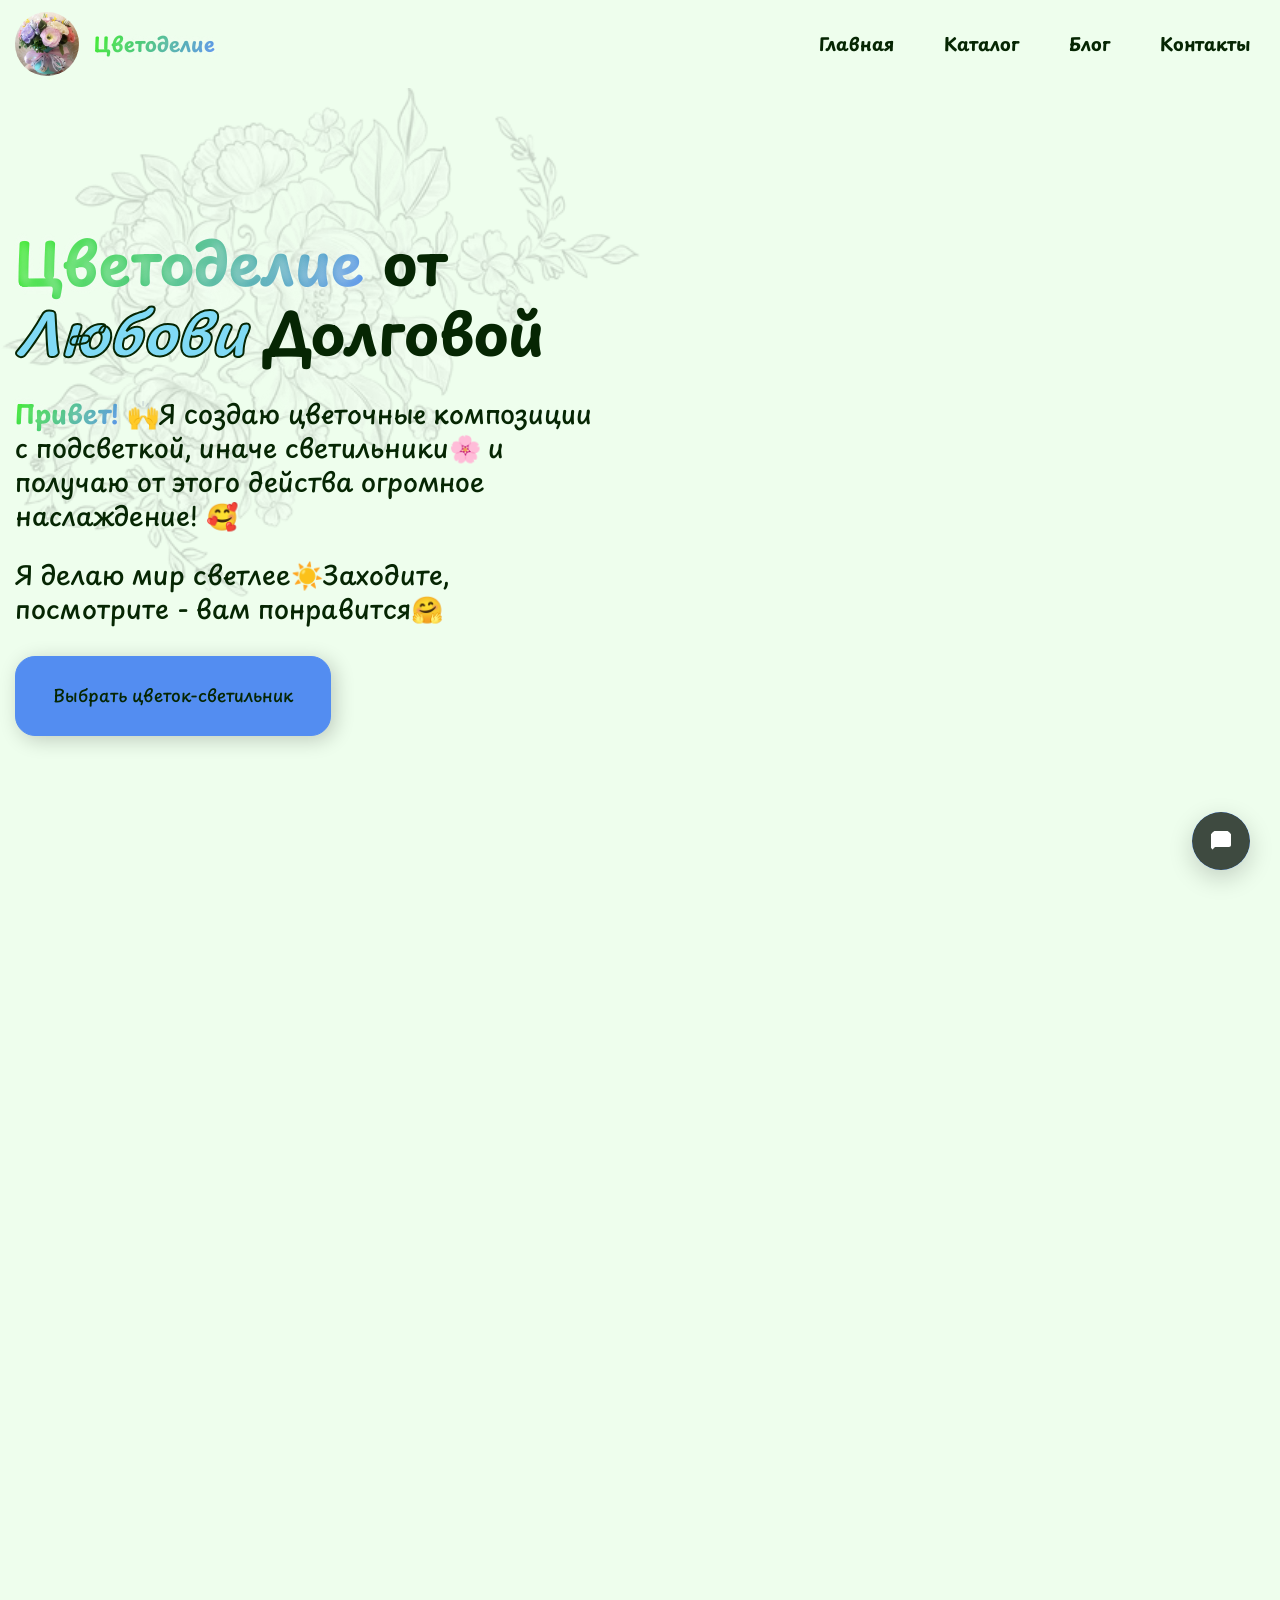
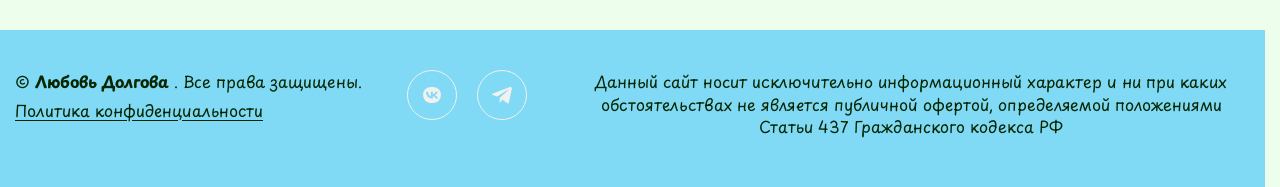
==== commit b2b4aabc: "Updates" ====
--- a/index.html
+++ b/index.html
@@ -33,25 +33,51 @@
 		<meta name="description" content="Я, Любовь Долгова, создаю цветочные композиции с подсветкой, иначе светильники и получаю от этого действа огромное наслаждение! Я делаю мир светлее!">
 		<title>Цветоделие - цветы светильники</title>
 		<link rel="manifest" href="./assets/img/site.webmanifest">
+		<style>
+			@charset "UTF-8";:root{--widget-main:var(--accent-color);--widget-dark:#3e4a40;--widget-light:#667368;--widget-soft:rgba(76, 89, 79, 0.22);--widget-shadow:rgba(0, 0, 0, 0.18);--widget-hover:var(--primary-color)}.contact-widget-container{display:flex;position:fixed;right:30px;bottom:30px;flex-direction:column;align-items:flex-end;z-index:99999;font-family:sans-serif}.contact-widget-container .sub-buttons{display:flex;flex-direction:column;gap:12px;transform:translateY(16px);visibility:hidden;opacity:0;margin-bottom:14px}.contact-widget-container .main-contact-btn{appearance:none;-webkit-appearance:none;display:inline-flex;justify-content:flex-end;align-items:center;animation:2.8s infinite widgetPulse;outline:0;box-shadow:0 8px 24px var(--widget-shadow);border:0;border-radius:999px!important;background:var(--widget-main);padding:0;width:58px;height:58px;overflow:hidden!important}.contact-widget-container .contact-label{transform:translateX(8px);opacity:0;max-width:0;overflow:hidden;color:#fff;font-weight:600;font-size:14px;line-height:1;letter-spacing:.2px;white-space:nowrap}.contact-widget-container .main-icon{display:inline-flex;flex-shrink:0;justify-content:center;align-items:center;margin-left:auto;border-radius:50%!important;background:var(--widget-dark);width:58px;min-width:58px;height:58px;overflow:hidden!important}.contact-widget-container .main-icon svg{display:block;width:24px;height:24px}.contact-widget-container .sub-button{display:flex;justify-content:center;align-items:center;box-shadow:0 6px 18px rgba(0,0,0,.16);border-radius:50%!important;background:var(--widget-light);width:52px;height:52px;overflow:hidden;color:#fff;text-decoration:none}.contact-widget-container .sub-button svg{display:block;width:24px;height:24px}.contact-widget-container .max-btn{background:var(--widget-dark)}.contact-widget-container .tg-btn{background:var(--widget-light)}.contact-widget-container .phone-btn{background:var(--widget-dark)}.contact-widget-container .phone-wrapper{display:flex;position:relative;justify-content:flex-end;align-items:center}.contact-widget-container .phone-tooltip{position:absolute;top:50%;right:64px;transform:translateY(-50%) translateX(10px);visibility:hidden;opacity:0;box-shadow:0 6px 18px rgba(0,0,0,.16);border-radius:999px;background:var(--widget-dark);padding:12px 16px;color:#fff;font-weight:600;font-size:13px;line-height:1;white-space:nowrap}@keyframes widgetPulse{0%{box-shadow:0 8px 24px rgba(0,0,0,.18),0 0 0 0 var(--widget-soft)}70%{box-shadow:0 8px 24px rgba(0,0,0,.18),0 0 0 14px rgba(76,89,79,0)}100%{box-shadow:0 8px 24px rgba(0,0,0,.18),0 0 0 0 rgba(76,89,79,0)}}@media (max-width:768px){.contact-widget-container{right:16px;bottom:16px}.contact-widget-container .main-contact-btn{border-radius:50%!important;padding:0;width:58px;height:58px}.contact-widget-container .contact-label{display:none}.contact-widget-container .main-icon{margin-left:0;width:58px;min-width:58px;height:58px}.contact-widget-container .sub-button{width:50px;height:50px}.contact-widget-container .sub-button svg{width:22px;height:22px}.contact-widget-container .phone-tooltip{display:none}}.page--index{position:relative}.page--index__bg{position:fixed;top:var(--header-height);left:0;opacity:.18;z-index:-1;width:100%}.page--index__bg img{width:50%;max-width:50vw;object-fit:contain;object-position:top left}.section-hero{position:relative;padding-top:calc((100svh - var(--min-height-section))/ 2);padding-bottom:calc((100svh - var(--min-height-section))/ 2);min-height:var(--min-height-section)}.section-hero__grid{display:grid;gap:clamp(1.25rem,.167rem + 4.62vw,3.125rem)}.section-hero__content{display:flex;flex-direction:column;justify-content:center;align-items:center;align-self:center}@media (min-width:1024px){.section-hero__grid{grid-template-columns:repeat(2,1fr)}.section-hero__content{align-items:flex-start}}.section-hero__title{font-weight:700;font-family:PlaypenSans}.section-hero__subtitle{font-weight:500;font-family:PlaypenSans}.section-hero__image{border:2px solid var(--secondary-color);border-radius:clamp(3.75rem,2.045rem + 7.27vw,7.5rem);width:100%;max-height:700px;overflow:hidden;corner-shape:scoop;box-shadow:var(--box-shadow)}@media screen and (max-width:1023.98px){.section-hero__image{aspect-ratio:58/65}}.section-hero__image img{width:100%;height:100%;object-fit:cover}.section-blog__grid{display:grid;grid-template-columns:repeat(auto-fit,minmax(290px,1fr));gap:clamp(.938rem,.653rem + 1.21vw,1.563rem)}@media (min-width:1024px){.section-blog__grid{grid-template-columns:repeat(auto-fit,minmax(300px,0.5fr))}}@media (min-width:1366px){.section-blog__grid{grid-template-columns:repeat(auto-fit,minmax(320px,0.33fr))}}.section-blog .blog-item{display:flex;flex-direction:column}.section-blog .blog-item__image{flex-shrink:0;border:1px solid var(--secondary-color);border-radius:30px;aspect-ratio:4/3;corner-shape:scoop;max-width:none}.section-blog .blog-item__content{display:flex;flex-grow:1;flex-direction:column;align-items:flex-start;gap:15px;padding:15px;height:100%}.section-faq .details__content{padding:1rem .5rem}.section-faq .details__content ul{padding-left:20px}.section-faq .details__content ul li{margin-bottom:.3em}.section-faq .details__content ul li:last-of-type{margin-bottom:1em}.section-catalog__container{display:flex;row-gap:clamp(.938rem,.396rem + 2.31vw,1.875rem);flex-direction:column}.section-catalog__grid{display:grid;grid-template-columns:repeat(auto-fit,minmax(290px,1fr));gap:clamp(.938rem,.653rem + 1.21vw,1.563rem)}@media (min-width:1024px){.section-catalog__grid{grid-template-columns:repeat(auto-fit,minmax(300px,0.5fr))}}@media (min-width:1280px){.section-catalog__grid{grid-template-columns:repeat(auto-fit,minmax(320px,1fr))}}.section-catalog__item{position:relative}@media (min-width:600px){.section-catalog .button{align-self:center}}.catalog-item__wrapper{--item-border-radius:30px;display:block;position:relative;text-decoration:none}.catalog-item__wrapper:before{position:absolute;right:0;bottom:0;left:0;z-index:1;border-bottom-right-radius:var(--item-border-radius);border-bottom-left-radius:var(--item-border-radius);background:linear-gradient(180deg,transparent 15%,rgba(0,0,0,.9) 100%);height:50%;corner-shape:scoop;opacity:0;content:""}.catalog-item__title{position:absolute;right:30px;bottom:20px;left:30px;z-index:2;color:var(--primary-color);font-weight:600;font-size:clamp(1.125rem,.955rem + .73vw,1.5rem);text-align:center}.catalog-item__image{display:flex;border:1px solid var(--secondary-color);border-radius:var(--item-border-radius);aspect-ratio:1/1;corner-shape:scoop;width:100%;max-width:none!important;overflow:hidden;text-align:center}*{margin:0;padding:0}*,::after,::before{box-sizing:border-box}::after,::before{display:inline-block}html{height:100%;scroll-padding-top:calc(var(--header-height,60px));scroll-snap-type:y mandatory;scrollbar-gutter:stable}body{min-height:100vh;min-height:100dvh;line-height:1.4;-ms-text-size-adjust:100%;-moz-text-size-adjust:100%;-webkit-text-size-adjust:100%;-webkit-font-smoothing:antialiased;-moz-osx-font-smoothing:grayscale;overflow-x:hidden;text-rendering:optimizeLegibility}a{display:inline-block;color:inherit}a:not([class]){text-decoration-skip-ink:auto}ul li[class]{list-style:none}h1,h2,h3{font-weight:inherit;font-size:inherit;text-wrap:balance}button{background-color:transparent;color:inherit;font-size:inherit;line-height:inherit;font-family:inherit}@media (prefers-reduced-motion:no-preference){html{scroll-behavior:smooth}html{interpolate-size:allow-keywords}}@font-face{font-family:PlaypenSans;font-display:swap;src:url("assets/fonts/PlaypenSans-Thin.woff2") format("woff2");font-weight:100;font-style:normal}@font-face{font-family:PlaypenSans;font-display:swap;src:url("assets/fonts/PlaypenSans-SemiBold.woff2") format("woff2");font-weight:600;font-style:normal}@font-face{font-family:PlaypenSans;font-display:swap;src:url("assets/fonts/PlaypenSans-Regular.woff2") format("woff2");font-weight:400;font-style:normal}@font-face{font-family:PlaypenSans;font-display:swap;src:url("assets/fonts/PlaypenSans-Medium.woff2") format("woff2");font-weight:500;font-style:normal}@font-face{font-family:PlaypenSans;font-display:swap;src:url("assets/fonts/PlaypenSans-Light.woff2") format("woff2");font-weight:300;font-style:normal}@font-face{font-family:PlaypenSans;font-display:swap;src:url("assets/fonts/PlaypenSans-ExtraLight.woff2") format("woff2");font-weight:200;font-style:normal}@font-face{font-family:PlaypenSans;font-display:swap;src:url("assets/fonts/PlaypenSans-ExtraBold.woff2") format("woff2");font-weight:800;font-style:normal}@font-face{font-family:PlaypenSans;font-display:swap;src:url("assets/fonts/PlaypenSans-Bold.woff2") format("woff2");font-weight:700;font-style:normal}:root{--font-family:'PlaypenSans',sans-serif;--second-family:'Montserrat',system-ui;--content-width:1520px;--content-offset:15px;--swiper-pagination-bullet-size:24px;--swiper-pagination-bullet-horizontal-gap:0;--swiper-pagination-bullet-border-radius:2px;--swiper-pagination-color:#001f62;--swiper-pagination-bullet-inactive-color:#001f62;--header-height:88px;--min-height-section:calc(100svh - var(--header-height));--text-color:#dcfcd9;--bg-color:#1c221b;--primary-color:#2ce713;--secondary-color:#0a647f;--accent-color:#0e47aa;--light-color:#f0f1f0;--box-shadow:0 5px 15px var(--secondary-color),0 -5px 15px var(--secondary-color);--box-shadow-hover:0 5px 15px var(--primary-color),0 -5px 15px var(--primary-color);color-scheme:light dark;--vk-color:#0077ff;--tg-color:#29a0dc;--wa-color:#25d366;--yt-color:#ff0033}@media (prefers-color-scheme:light){:root{--text-color:#062603;--bg-color:#eefeed;--primary-color:#30ed19;--secondary-color:#80daf5;--accent-color:#538df1;--light-color:#f0f1f0}}@media (prefers-color-scheme:dark){:root{--text-color:#dcfcd9;--bg-color:#1c221b;--primary-color:#2ce713;--secondary-color:#0a647f;--accent-color:#0e47aa}}.button{--btn-padding:clamp(0.938rem, 0.576rem + 1.48vw, 1.688rem) clamp(1.563rem, -1.866rem + 17.14vw, 2.313rem);--btn-gap:10px;--btn-border-width:1px;--btn-border-style:solid;--btn-border-color:var(--accent-color);--btn-border-radius:20px;--btn-font-family:inherit;--btn-font-size:clamp(0.938rem, 0.881rem + 0.24vw, 1.063rem);--btn-font-weight:500;--btn-color:var(--text-color);--btn-bg-color:var(--accent-color);--btn-size-icon:24px;display:inline-flex;position:relative;justify-content:center;align-items:center;vertical-align:middle;gap:var(--btn-gap);box-shadow:4px 4px 20px 0 rgba(0,0,0,.2);border-width:var(--btn-border-width,1px);border-style:var(--btn-border-style);border-color:var(--btn-border-color);border-radius:var(--btn-border-radius);background-color:var(--btn-bg-color);padding:var(--btn-padding);color:var(--btn-color);font-weight:var(--btn-font-weight,600);font-size:var(--btn-font-size, 18px);line-height:1.4;font-family:var(--font-panton);text-align:center;text-decoration:none}body{display:flex;position:relative;flex-direction:column;justify-content:start;min-width:320px;color:var(--text-color);font-family:var(--font-family);background-color:var(--bg-color);background-blend-mode:multiply}.wrapper{display:grid;grid-template-rows:var(--header-height) 1fr auto;flex:1 1 auto;height:100%;overflow:clip}.wrapper>main{grid-row:2;height:100%}.wrapper>*{min-width:0}[class*=__container]{margin-right:auto;margin-left:auto;width:min(var(--content-width),100% - var(--content-offset) * 2)}section{position:relative;padding-top:calc((100svh - var(--min-height-section))/ 2);padding-bottom:calc((100svh - var(--min-height-section))/ 2);min-height:var(--min-height-section)}.section-top{display:grid}.section__title{font-weight:300;line-height:1.2;text-wrap:auto}@media (min-width:75em){.section__title{font-size:58px}.section__title{margin-bottom:30px}}@media (min-width:20em) and (max-width:75em){.section__title{font-size:clamp(24px,11.6363636364px + 3.8636363636vw,58px)}.section__title{margin-bottom:clamp(15px,9.5454545455px + 1.7045454545vw,30px)}}@media (max-width:20em){.section__title{font-size:24px}.section__title{margin-bottom:15px}}.section__title{text-align:center;text-wrap:balance}@media (min-width:1024px){.catalog-item__title{bottom:-10px;opacity:0}.section__title{text-align:left}}.section__subtitle{font-weight:300;font-size:clamp(.875rem,.514rem + 1.48vw,1.625rem);line-height:1.3}@media (min-width:75em){.section__subtitle{margin-bottom:30px}}@media (min-width:20em) and (max-width:75em){.section__subtitle{margin-bottom:clamp(15px,9.5454545455px + 1.7045454545vw,30px)}}@media (max-width:20em){.section__subtitle{margin-bottom:15px}}p{text-wrap:pretty}p:not(:last-of-type){margin-bottom:1em}.color-effect{background:linear-gradient(120deg,var(--primary-color),var(--accent-color));background-clip:text;-webkit-background-clip:text;-webkit-text-fill-color:transparent;text-shadow:2px 5px 7px rgba(250,250,250,.2),-2px -5px 7px rgba(250,250,250,.2)}.font-effect{-webkit-text-stroke-width:2px;-webkit-text-stroke-color:var(--text-color);color:var(--secondary-color);font-style:italic}ul[class]{margin:0;padding:0;list-style:none}img,picture,svg{display:block;border-radius:inherit;max-width:100%}.image-container{display:flex;position:relative;justify-content:center;align-items:center;margin:0;background-color:var(--light-color);aspect-ratio:4/3;max-width:400px;overflow:hidden}.image-container img{width:100%;height:100%;object-fit:cover;object-position:center}.image-container:empty::before{display:flex;justify-content:center;align-items:center;background-color:var(--light-color);padding:1rem;width:100%;height:100%;content:"Изображение не загружено";color:#888;font-size:1.1rem;text-align:center}.reveal{transform:translateY(36px);opacity:0;will-change:transform,opacity}@media (prefers-reduced-motion:reduce){.contact-widget-container .main-contact-btn{animation:none}*,::after,::before{animation-duration:0s!important;animation-iteration-count:1!important;scroll-behavior:auto!important}}.menu__body{position:fixed;top:0;right:-100%;background-color:var(--bg-color);padding:calc(var(--header-height) + 30px) 15px 30px 15px;width:100%;max-width:400px;height:100svh;overflow:auto}.menu__body ul{display:flex;flex-direction:column;align-items:center;gap:30px;background-color:var(--bg-color)}@media (min-width:768px){.menu__body{position:relative;right:0;background-color:transparent;padding:0;width:auto;max-width:none;height:auto;overflow:initial}.menu__body ul{flex-direction:row;gap:50px;background-color:transparent}}.menu-item>a{font-weight:700;font-size:18px;text-decoration:none}.icon-menu{display:block;position:relative;z-index:5;border:none;width:1.5rem;height:.875rem}.icon-menu span,.icon-menu::after,.icon-menu::before{position:absolute;right:0;background-color:var(--secondary-color);width:100%;height:2px;content:""}.icon-menu::before{top:0}.icon-menu::after{bottom:0}.icon-menu span{top:calc(50% - 1px)}@media (min-width:768px){.icon-menu{display:none}}.header{--size-logo:clamp(3rem, 2.545rem + 1.94vw, 4rem);position:absolute;top:0;right:0;left:0;grid-row:1;z-index:200;background-color:var(--bg-color);padding-top:12px;padding-bottom:12px;height:fit-content;color:var(--text-color)}.header__container{display:flex;justify-content:space-between;align-items:center}.header__logo{display:flex;align-items:center;gap:1ch;font-weight:700;font-size:20px;text-decoration:none}.header__logo img{border-radius:var(--size-logo);width:var(--size-logo);height:var(--size-logo)}
+		</style>
+		<script type="text/javascript">
+      function wpguruLink() {
+        var istS = 'Источник: Цветоделие - цветы светильники' // Слово должно находится в кавычках!
+        var copyR = '© flower-lamp.ru' // Слово должно находится в кавычках!
+        var body_element = document.getElementsByTagName('body')[0]
+        var choose = window.getSelection()
+        var myLink = document.location.href
+        var authorLink = ' [object Object]
+          [object Object]
+        ' + istS + '
+        ' + " [object Object]
+        [object Object]
+        ' + copyR
+        var copytext = choose + authorLink
+        var addDiv = document.createElement('div')
+        addDiv.style.position = 'absolute'
+        addDiv.style.left = '-99999px'
+        body_element.appendChild(addDiv)
+        addDiv.innerHTML = copytext
+        choose.selectAllChildren(addDiv)
+        window.setTimeout(function () {
+          body_element.removeChild(addDiv)
+        }, 0)
+      }
+      document.oncopy = wpguruLink
+		</script>
 		<!--[if lt IE 11]>
 			<p class="container">
 				К сожалению, вы используете устаревший браузер. Пожалуйста,
 				<a href="http://browsehappy.com/" target="_blank">обновите ваш браузер</a>
-				, чтобы улучшить производительность, качество отображаемого материала и
-      повысить безопасность.
+				, чтобы улучшить производительность, качество отображаемого материала и повысить
+			безопасность.
 			</p>
 		<![endif]-->
-		<style>
-			@charset "UTF-8";.page--index{position:relative}.page--index__bg{position:fixed;top:var(--header-height);left:0;opacity:.18;z-index:-1;width:100%}.page--index__bg img{width:50%;max-width:50vw;object-fit:contain;object-position:top left}.section-hero{position:relative;padding-top:calc((100svh - var(--min-height-section))/ 2);padding-bottom:calc((100svh - var(--min-height-section))/ 2);min-height:var(--min-height-section)}.section-hero__grid{display:grid;gap:clamp(1.25rem,.167rem + 4.62vw,3.125rem)}.section-hero__content{display:flex;flex-direction:column;justify-content:center;align-items:center;align-self:center}@media (min-width:1024px){.section-hero__grid{grid-template-columns:repeat(2,1fr)}.section-hero__content{align-items:flex-start}}.section-hero__title{font-weight:700;font-family:PlaypenSans}.section-hero__subtitle{font-weight:500;font-family:PlaypenSans}.section-hero__image{border:2px solid var(--secondary-color);border-radius:clamp(3.75rem,2.045rem + 7.27vw,7.5rem);width:100%;max-height:700px;overflow:hidden;corner-shape:scoop;box-shadow:var(--box-shadow)}@media screen and (max-width:1023.98px){.section-hero__image{aspect-ratio:58/65}}.section-hero__image img{width:100%;height:100%;object-fit:cover}.section-blog__grid{display:grid;grid-template-columns:repeat(auto-fit,minmax(290px,1fr));gap:clamp(.938rem,.653rem + 1.21vw,1.563rem)}@media (min-width:1024px){.section-blog__grid{grid-template-columns:repeat(auto-fit,minmax(300px,0.5fr))}}@media (min-width:1366px){.section-blog__grid{grid-template-columns:repeat(auto-fit,minmax(320px,0.33fr))}}.section-blog .blog-item{display:flex;flex-direction:column}.section-blog .blog-item__image{flex-shrink:0;border:1px solid var(--secondary-color);border-radius:30px;aspect-ratio:4/3;corner-shape:scoop;max-width:none}.section-blog .blog-item__content{display:flex;flex-grow:1;flex-direction:column;align-items:flex-start;gap:15px;padding:15px;height:100%}.section-blog .blog-item__title{display:-webkit-box;height:clamp(4.813rem,4.159rem + 3.27vw,6.25rem);font-size:clamp(1.125rem,.955rem + .73vw,1.5rem);-webkit-line-clamp:3;overflow:hidden;text-overflow:ellipsis;white-space:initial;-webkit-box-orient:vertical}.section-faq .details__content{padding:1rem .5rem}.section-faq .details__content ul{padding-left:20px}.section-faq .details__content ul li{margin-bottom:.3em}.section-faq .details__content ul li:last-of-type{margin-bottom:1em}.section-catalog__container{display:flex;row-gap:clamp(.938rem,.396rem + 2.31vw,1.875rem);flex-direction:column}.section-catalog__grid{display:grid;grid-template-columns:repeat(auto-fit,minmax(290px,1fr));gap:clamp(.938rem,.653rem + 1.21vw,1.563rem)}@media (min-width:1024px){.section-catalog__grid{grid-template-columns:repeat(auto-fit,minmax(300px,0.5fr))}}@media (min-width:1280px){.section-catalog__grid{grid-template-columns:repeat(auto-fit,minmax(320px,1fr))}}.section-catalog__item{position:relative}@media (min-width:600px){.section-catalog .button{align-self:center}}.catalog-item__wrapper{--item-border-radius:30px;display:block;position:relative;text-decoration:none}.catalog-item__wrapper:before{position:absolute;right:0;bottom:0;left:0;z-index:1;border-bottom-right-radius:var(--item-border-radius);border-bottom-left-radius:var(--item-border-radius);background:linear-gradient(180deg,transparent 15%,rgba(0,0,0,.9) 100%);height:50%;corner-shape:scoop;opacity:0;content:""}.catalog-item__title{position:absolute;right:30px;bottom:20px;left:30px;z-index:2;color:var(--primary-color);font-weight:600;font-size:clamp(1.125rem,.955rem + .73vw,1.5rem);text-align:center}.catalog-item__image{display:flex;border:1px solid var(--secondary-color);border-radius:var(--item-border-radius);aspect-ratio:1/1;corner-shape:scoop;width:100%;max-width:none!important;overflow:hidden;text-align:center}*{margin:0;padding:0}*,::after,::before{box-sizing:border-box}::after,::before{display:inline-block}html{height:100%;scroll-padding-top:calc(var(--header-height,60px));scroll-snap-type:y mandatory;scrollbar-gutter:stable}body{min-height:100vh;min-height:100dvh;line-height:1.4;-ms-text-size-adjust:100%;-moz-text-size-adjust:100%;-webkit-text-size-adjust:100%;-webkit-font-smoothing:antialiased;-moz-osx-font-smoothing:grayscale;overflow-x:hidden;text-rendering:optimizeLegibility}a{display:inline-block;color:inherit}a:not([class]){text-decoration-skip-ink:auto}ul li[class]{list-style:none}h1,h2,h3{font-weight:inherit;font-size:inherit;text-wrap:balance}button{background-color:transparent;color:inherit;font-size:inherit;line-height:inherit;font-family:inherit}@media (prefers-reduced-motion:no-preference){html{scroll-behavior:smooth}html{interpolate-size:allow-keywords}}@font-face{font-family:PlaypenSans;font-display:swap;src:url("assets/fonts/PlaypenSans-Thin.woff2") format("woff2");font-weight:100;font-style:normal}@font-face{font-family:PlaypenSans;font-display:swap;src:url("assets/fonts/PlaypenSans-SemiBold.woff2") format("woff2");font-weight:600;font-style:normal}@font-face{font-family:PlaypenSans;font-display:swap;src:url("assets/fonts/PlaypenSans-Regular.woff2") format("woff2");font-weight:400;font-style:normal}@font-face{font-family:PlaypenSans;font-display:swap;src:url("assets/fonts/PlaypenSans-Medium.woff2") format("woff2");font-weight:500;font-style:normal}@font-face{font-family:PlaypenSans;font-display:swap;src:url("assets/fonts/PlaypenSans-Light.woff2") format("woff2");font-weight:300;font-style:normal}@font-face{font-family:PlaypenSans;font-display:swap;src:url("assets/fonts/PlaypenSans-ExtraLight.woff2") format("woff2");font-weight:200;font-style:normal}@font-face{font-family:PlaypenSans;font-display:swap;src:url("assets/fonts/PlaypenSans-ExtraBold.woff2") format("woff2");font-weight:800;font-style:normal}@font-face{font-family:PlaypenSans;font-display:swap;src:url("assets/fonts/PlaypenSans-Bold.woff2") format("woff2");font-weight:700;font-style:normal}:root{--font-family:"PlaypenSans",sans-serif;--second-family:"Montserrat",system-ui;--content-width:1520px;--content-offset:15px;--swiper-pagination-bullet-size:24px;--swiper-pagination-bullet-horizontal-gap:0;--swiper-pagination-bullet-border-radius:2px;--swiper-pagination-color:#001f62;--swiper-pagination-bullet-inactive-color:#001f62;--header-height:72px;--min-height-section:calc(100svh - var(--header-height));--text-color:#dcfcd9;--bg-color:#1c221b;--primary-color:#2ce713;--secondary-color:#0a647f;--accent-color:#0e47aa;--light-color:#f0f1f0;--box-shadow:0 5px 15px var(--secondary-color),0 -5px 15px var(--secondary-color);--box-shadow-hover:0 5px 15px var(--primary-color),0 -5px 15px var(--primary-color);color-scheme:light dark;--vk-color:#0077ff;--tg-color:#29a0dc;--wa-color:#25d366;--yt-color:#ff0033}@media (prefers-color-scheme:light){:root{--text-color:#062603;--bg-color:#eefeed;--primary-color:#30ed19;--secondary-color:#80daf5;--accent-color:#538df1;--light-color:#f0f1f0}}@media (prefers-color-scheme:dark){:root{--text-color:#dcfcd9;--bg-color:#1c221b;--primary-color:#2ce713;--secondary-color:#0a647f;--accent-color:#0e47aa}}.button{--btn-padding:clamp(0.938rem, 0.576rem + 1.48vw, 1.688rem) clamp(1.563rem, -1.866rem + 17.14vw, 2.313rem);--btn-gap:10px;--btn-border-width:1px;--btn-border-style:solid;--btn-border-color:var(--accent-color);--btn-border-radius:20px;--btn-font-family:inherit;--btn-font-size:clamp(0.938rem, 0.881rem + 0.24vw, 1.063rem);--btn-font-weight:500;--btn-color:var(--text-color);--btn-bg-color:var(--accent-color);--btn-size-icon:24px;display:inline-flex;position:relative;justify-content:center;align-items:center;vertical-align:middle;gap:var(--btn-gap);box-shadow:4px 4px 20px 0 rgba(0,0,0,.2);border-width:var(--btn-border-width,1px);border-style:var(--btn-border-style);border-color:var(--btn-border-color);border-radius:var(--btn-border-radius);background-color:var(--btn-bg-color);padding:var(--btn-padding);color:var(--btn-color);font-weight:var(--btn-font-weight,600);font-size:var(--btn-font-size, 18px);line-height:1.4;font-family:var(--font-panton);text-align:center;text-decoration:none}body{display:flex;position:relative;flex-direction:column;justify-content:start;min-width:320px;color:var(--text-color);font-family:var(--font-family);background-color:var(--bg-color);background-blend-mode:multiply}.wrapper{display:grid;grid-template-rows:var(--header-height) 1fr auto;flex:1 1 auto;height:100%;overflow:clip}.wrapper>main{grid-row:2;height:100%}.wrapper>*{min-width:0}[class*=__container]{margin-right:auto;margin-left:auto;width:min(var(--content-width),100% - var(--content-offset) * 2)}section{position:relative;padding-top:calc((100svh - var(--min-height-section))/ 2);padding-bottom:calc((100svh - var(--min-height-section))/ 2);min-height:var(--min-height-section)}.section-top{display:grid}.section__title{font-weight:300;line-height:1.2;text-wrap:auto}@media (min-width:75em){.section__title{font-size:58px}.section__title{margin-bottom:30px}}@media (min-width:20em) and (max-width:75em){.section__title{font-size:clamp(24px,11.6363636364px + 3.8636363636vw,58px)}.section__title{margin-bottom:clamp(15px,9.5454545455px + 1.7045454545vw,30px)}}@media (max-width:20em){.section__title{font-size:24px}.section__title{margin-bottom:15px}}.section__title{text-align:center;text-wrap:balance}@media (min-width:1024px){.catalog-item__title{bottom:-10px;opacity:0}.section__title{text-align:left}}.section__subtitle{font-weight:300;font-size:clamp(.875rem,.514rem + 1.48vw,1.625rem);line-height:1.3}@media (min-width:75em){.section__subtitle{margin-bottom:30px}}@media (min-width:20em) and (max-width:75em){.section__subtitle{margin-bottom:clamp(15px,9.5454545455px + 1.7045454545vw,30px)}}@media (max-width:20em){.section__subtitle{margin-bottom:15px}}p{text-wrap:pretty}p:not(:last-of-type){margin-bottom:1em}.color-effect{background:linear-gradient(120deg,var(--primary-color),var(--accent-color));background-clip:text;-webkit-background-clip:text;-webkit-text-fill-color:transparent;text-shadow:2px 5px 7px rgba(250,250,250,.2),-2px -5px 7px rgba(250,250,250,.2)}.font-effect{-webkit-text-stroke-width:2px;-webkit-text-stroke-color:var(--text-color);color:var(--secondary-color);font-style:italic}ul[class]{margin:0;padding:0;list-style:none}img,picture{display:block;border-radius:inherit;max-width:100%}.image-container{display:flex;position:relative;justify-content:center;align-items:center;margin:0;background-color:var(--light-color);aspect-ratio:4/3;max-width:400px;overflow:hidden}.image-container img{width:100%;height:100%;object-fit:cover;object-position:center}.image-container:empty::before{display:flex;justify-content:center;align-items:center;background-color:var(--light-color);padding:1rem;width:100%;height:100%;content:"Изображение не загружено";color:#888;font-size:1.1rem;text-align:center}@media (prefers-reduced-motion:reduce){*,::after,::before{animation-duration:0s!important;animation-iteration-count:1!important;scroll-behavior:auto!important}}.menu__body{position:fixed;top:0;right:-100%;background-color:var(--bg-color);padding:calc(var(--header-height) + 30px) 15px 30px 15px;width:100%;max-width:400px;height:100svh;overflow:auto}.menu__body ul{display:flex;flex-direction:column;align-items:center;gap:30px;background-color:var(--bg-color)}@media (min-width:768px){.menu__body{position:relative;right:0;background-color:transparent;padding:0;width:auto;max-width:none;height:auto;overflow:initial}.menu__body ul{flex-direction:row;gap:50px;background-color:transparent}}.menu-item>a{font-weight:700;font-size:18px;text-decoration:none}.icon-menu{display:block;position:relative;z-index:5;border:none;width:1.5rem;height:.875rem}.icon-menu span,.icon-menu::after,.icon-menu::before{position:absolute;right:0;background-color:var(--secondary-color);width:100%;height:2px;content:""}.icon-menu::before{top:0}.icon-menu::after{bottom:0}.icon-menu span{top:calc(50% - 1px)}@media (min-width:768px){.icon-menu{display:none}}.header{--size-logo:clamp(3rem, 2.545rem + 1.94vw, 4rem);position:absolute;top:0;right:0;left:0;grid-row:1;z-index:200;background-color:var(--bg-color);padding-top:12px;padding-bottom:12px;height:fit-content;color:var(--text-color)}.header__container{display:flex;justify-content:space-between;align-items:center}.header__logo{display:flex;align-items:center;gap:1ch;font-weight:700;font-size:20px;text-decoration:none}.header__logo img{border-radius:var(--size-logo);width:var(--size-logo);height:var(--size-logo)}
-		</style>
-		<script type="module" crossorigin="" src="./js/index.min.js?v=1773425924432"></script>
-		<link rel="modulepreload" crossorigin="" href="./js/common.min.js?v=1773425924432">
-		<link rel="modulepreload" crossorigin="" href="./js/main.min.js?v=1773425924432">
-		<link rel="modulepreload" crossorigin="" href="./js/sectioncatalog.min.js?v=1773425924432">
-		<link rel="stylesheet" crossorigin="" href="./css/main.min.css?v=1773425924432" media="print" onload="this.media='all'">
-		<link rel="stylesheet" crossorigin="" href="./css/sectioncatalog.min.css?v=1773425924432" media="print" onload="this.media='all'">
-		<link rel="stylesheet" crossorigin="" href="./css/index.min.css?v=1773425924432" media="print" onload="this.media='all'">
-		<link rel="stylesheet" crossorigin="" href="./css/button.min.css?v=1773425924432" media="print" onload="this.media='all'">
+		<script type="module" crossorigin="" src="./js/index.min.js?v=1775148570474"></script>
+		<link rel="modulepreload" crossorigin="" href="./js/common.min.js?v=1775148570474">
+		<link rel="modulepreload" crossorigin="" href="./js/main.min.js?v=1775148570474">
+		<link rel="modulepreload" crossorigin="" href="./js/sectioncatalog.min.js?v=1775148570474">
+		<link rel="stylesheet" crossorigin="" href="./css/main.min.css?v=1775148570474" media="print" onload="this.media='all'">
+		<link rel="stylesheet" crossorigin="" href="./css/sectioncatalog.min.css?v=1775148570474" media="print" onload="this.media='all'">
+		<link rel="stylesheet" crossorigin="" href="./css/index.min.css?v=1775148570474" media="print" onload="this.media='all'">
+		<link rel="stylesheet" crossorigin="" href="./css/button.min.css?v=1775148570474" media="print" onload="this.media='all'">
 	</head>
 	<body>
 		<div class="wrapper">
@@ -111,14 +137,14 @@
 								<div class="section__subtitle section-hero__subtitle">
 									<p>
 										<span class="color-effect" style="font-weight: 700">Привет!</span>
-										🙌Я создаю цветочные композиции с подсветкой, иначе светильники🌸
-              и получаю от этого действа огромное наслаждение! 🥰
+										🙌Я создаю цветочные композиции с подсветкой, иначе светильники🌸 и получаю от этого
+							действа огромное наслаждение! 🥰
 									</p>
 									<p>Я делаю мир светлее☀️Заходите, посмотрите - вам понравится🤗</p>
 								</div>
 								<a href="#catalog" data-fls-button="" class="button">Выбрать цветок-светильник</a>
 							</div>
-							<div class="section-hero__image">
+							<div class="section-hero__image reveal">
 								<picture>
 									<source media="(max-width: 425px)" srcset="./assets/img/hero/hero-1-425.webp" type="image/webp">
 									<img width="576" height="768" alt="Image" fetchpriority="high" src="./assets/img/hero/hero-1.webp">
@@ -129,12 +155,12 @@
 				</section>
 				<section data-fls-sectioncatalog="" class="section-catalog" aria-labelledby="section-catalog-title" id="catalog">
 					<div class="section-catalog__container">
-						<div class="section-top">
+						<div class="section-top reveal">
 							<h2 class="section__title section-catalog__title" id="section-catalog-title">Авторские светильники-цветы ручной работы из фоамирана с подсветкой</h2>
 							<!-- <p class="section__subtitle">dfsdfcsdfsdfas dsf sdf asdf asdf</p> -->
 						</div>
-						<div data-fls-gallery="" class="section-catalog__grid">
-							<a href="./assets/img/catalog/chrysanthemums/photo_01.webp" class="catalog-item__wrapper">
+						<div class="section-catalog__grid reveal">
+							<a href="singleflower.html" class="catalog-item__wrapper">
 								<article class="section-catalog__item catalog-item">
 									<h3 class="catalog-item__title">Белая хризантема ручной работы с подсветкой</h3>
 									<div class="catalog-item__image image-container">
@@ -144,7 +170,7 @@
 									</div>
 								</article>
 							</a>
-							<a href="./assets/img/catalog/pions/photo_01.webp" class="catalog-item__wrapper">
+							<a href="singleflower.html" class="catalog-item__wrapper">
 								<article class="section-catalog__item catalog-item">
 									<h3 class="catalog-item__title">Светильник-пион ручной работы с подсветкой</h3>
 									<div class="catalog-item__image image-container">
@@ -154,7 +180,7 @@
 									</div>
 								</article>
 							</a>
-							<a href="./assets/img/catalog/eustoma/photo_01.webp" class="catalog-item__wrapper">
+							<a href="singleflower.html" class="catalog-item__wrapper">
 								<article class="section-catalog__item catalog-item">
 									<h3 class="catalog-item__title">Эустомы в шляпной коробке</h3>
 									<div class="catalog-item__image image-container">
@@ -164,7 +190,7 @@
 									</div>
 								</article>
 							</a>
-							<a href="./assets/img/catalog/03/photo_01.webp" class="catalog-item__wrapper">
+							<a href="singleflower.html" class="catalog-item__wrapper">
 								<article class="section-catalog__item catalog-item">
 									<h3 class="catalog-item__title">Эустомы</h3>
 									<div class="catalog-item__image image-container">
@@ -175,16 +201,16 @@
 								</article>
 							</a>
 						</div>
-						<a href="catalog.html" class="button">Смотреть больше</a>
+						<a href="catalog.html" class="button reveal">Смотреть больше</a>
 					</div>
 				</section>
 				<section class="section-blog" aria-labelledby="section-blog-title" id="blog">
 					<div class="section-blog__container">
-						<div class="section-top">
+						<div class="section-top reveal">
 							<h2 class="section__title section-blog__title" id="section-blog-title">Блог</h2>
 							<p class="section__subtitle">Раздел на стадии заполнения</p>
 						</div>
-						<div class="section-blog__grid blog">
+						<div class="section-blog__grid blog reveal">
 							<article class="blog-item">
 								<div class="blog-item__image image-container">
 									<picture>
@@ -194,10 +220,7 @@
 								<div class="blog-item__content">
 									<h3 class="blog-item__title">Заголовок статьи</h3>
 									<div class="blog-item__text news-card__text">
-										<p>
-											Lorem ipsum dolor sit amet consectetur adipisicing elit. Minima,
-                iusto.
-										</p>
+										<p>Lorem ipsum dolor sit amet consectetur adipisicing elit. Minima, iusto.</p>
 									</div>
 									<a href="single.html" data-fls-button="" class="button button--lite">Читать...</a>
 								</div>
@@ -206,23 +229,13 @@
 								<div class="blog-item__image image-container"></div>
 								<div class="blog-item__content">
 									<h3 class="blog-item__title">
-										Заголовок статьи Заголовок статьи Заголовок статьи Заголовок
-              статьи Заголовок статьи Заголовок статьи Заголовок статьи
-              Заголовок статьи Заголовок статьи Заголовок статьи
+										Заголовок статьи Заголовок статьи Заголовок статьи Заголовок статьи Заголовок статьи Заголовок статьи Заголовок статьи Заголовок статьи Заголовок статьи
+							Заголовок статьи
 									</h3>
 									<div class="blog-item__text news-card__text">
-										<p>
-											Lorem ipsum dolor sit amet consectetur adipisicing elit. Minima,
-                iusto.
-										</p>
-										<p>
-											Lorem ipsum dolor sit amet consectetur adipisicing elit. Minima,
-                iusto.
-										</p>
-										<p>
-											Lorem ipsum dolor sit amet consectetur adipisicing elit. Minima,
-                iusto.
-										</p>
+										<p>Lorem ipsum dolor sit amet consectetur adipisicing elit. Minima, iusto.</p>
+										<p>Lorem ipsum dolor sit amet consectetur adipisicing elit. Minima, iusto.</p>
+										<p>Lorem ipsum dolor sit amet consectetur adipisicing elit. Minima, iusto.</p>
 									</div>
 									<a href="#" data-fls-button="" class="button button--lite">Читать...</a>
 								</div>
@@ -232,85 +245,66 @@
 				</section>
 				<section class="section-faq" aria-labelledby="section-faq-title" id="faq">
 					<div class="section-faq__container">
-						<div class="section-top">
+						<div class="section-top reveal">
 							<h2 class="section__title section-faq__title" id="section-faq-title">Что важно знать о светильниках</h2>
 							<p class="section__subtitle"></p>
 						</div>
 						<div class="section-faq__grid">
-							<div class="details__list">
+							<div class="details__list reveal">
 								<details class="details" name="CSS Weekly" style="--i: 1">
+									<summary class="details__summary">Это просто цветы или они действительно светятся? Это настоящие светильники?</summary>
+									<div class="details__content">
+										<p>
+											Да, это полноценные светильники! Внутри каждого цветка спрятаны мягкие теплые светодиоды. Днем это изящная интерьерная композиция, а вечером — волшебный
+								источник света, создающий уют и атмосферу. Вы можете использовать его как ночник, декоративный светильник или даже как необычный торшер (в зависимости от
+								размера).
+										</p>
+									</div>
+								</details>
+								<details class="details reveal" name="CSS Weekly" style="--i: 2">
 									<summary class="details__summary">
-										Это просто цветы или они действительно светятся? Это настоящие
-              светильники?
+										Это безопасно? Не перегреваются ли цветы? Не загорятся ли лепестки? Можно ли оставлять надолго?
 									</summary>
 									<div class="details__content">
 										<p>
-											Да, это полноценные светильники! Внутри каждого цветка спрятаны
-                мягкие теплые светодиоды. Днем это изящная интерьерная
-                композиция, а вечером — волшебный источник света, создающий уют
-                и атмосферу. Вы можете использовать его как ночник, декоративный
-                светильник или даже как необычный торшер (в зависимости от
-                размера).
+											Абсолютно безопасно. Я использую современные низковольтные светодиоды (12V или 24V) и блоки питания с защитой. Они выделяют минимум тепла, поэтому
+								фоамиран (пластичная замша) не нагревается и не деформируется. Вы можете смело оставлять светильник включенным на всю ночь — он будет радовать вас мягким
+								светом и потреблять совсем мало электроэнергии.
 										</p>
 									</div>
 								</details>
-								<details class="details" name="CSS Weekly" style="--i: 2">
-									<summary class="details__summary">
-										Это безопасно? Не перегреваются ли цветы? Не загорятся ли
-              лепестки? Можно ли оставлять надолго?
-									</summary>
-									<div class="details__content">
-										<p>
-											Абсолютно безопасно. Я использую современные низковольтные
-                светодиоды (12V или 24V) и блоки питания с защитой. Они выделяют
-                минимум тепла, поэтому фоамиран (пластичная замша) не
-                нагревается и не деформируется. Вы можете смело оставлять
-                светильник включенным на всю ночь — он будет радовать вас мягким
-                светом и потреблять совсем мало электроэнергии.
-										</p>
-									</div>
-								</details>
-								<details class="details" name="CSS Weekly" style="--i: 3">
+								<details class="details reveal" name="CSS Weekly" style="--i: 3">
 									<summary class="details__summary">От чего работает светильник? Нужна розетка?</summary>
 									<div class="details__content">
 										<p>Это зависит от модели. Есть варианты:</p>
 										<ul>
 											<li>
-												Беспроводные (на батарейках): удобно ставить в любом месте —
-                  на полке, в шкафу, на журнальном столике.
+												Беспроводные (на батарейках): удобно ставить в любом месте — на полке, в шкафу, на журнальном столике.
 											</li>
 											<li>
-												От сети (USB/адаптер): подходит для постоянного использования.
-                  В комплекте идет аккуратный прозрачный или белый провод,
-                  который почти незаметен.
+												От сети (USB/адаптер): подходит для постоянного использования. В комплекте идет аккуратный прозрачный или белый провод, который почти незаметен.
 											</li>
 										</ul>
 										<p>
-											В описании каждого светильника указан тип питания, чтобы вы
-                могли выбрать удобный для себя вариант.
+											В описании каждого светильника указан тип питания, чтобы вы могли выбрать удобный для себя вариант.
 										</p>
 									</div>
 								</details>
-								<details class="details" name="CSS Weekly" style="--i: 4">
+								<details class="details reveal" name="CSS Weekly" style="--i: 4">
 									<summary class="details__summary">
-										Как ухаживать за цветами? Не запылятся ли они? Как чистить? Можно
-              ли мыть или стирать?
+										Как ухаживать за цветами? Не запылятся ли они? Как чистить? Можно ли мыть или стирать?
 									</summary>
 									<div class="details__content">
 										<p>Уход очень простой. Фоамиран — материал неприхотливый.</p>
 										<ul>
 											<li>
-												Легкая пыль: можно смахнуть мягкой кисточкой (как для
-                  рисования) или сухой фланелевой тряпочкой.
+												Легкая пыль: можно смахнуть мягкой кисточкой (как для рисования) или сухой фланелевой тряпочкой.
 											</li>
 											<li>
-												Более серьезные загрязнения: можно аккуратно протестить слегка
-                  влажной салфеткой.
+												Более серьезные загрязнения: можно аккуратно протестить слегка влажной салфеткой.
 											</li>
 											<li>
-												Чего делать НЕЛЬЗЯ: мыть под краном, тереть с моющими
-                  средствами и, конечно, стирать. Это все-таки не живые цветы, а
-                  рукотворное изделие.
+												Чего делать НЕЛЬЗЯ: мыть под краном, тереть с моющими средствами и, конечно, стирать. Это все-таки не живые цветы, а рукотворное изделие.
 											</li>
 										</ul>
 										<p>При бережном отношении светильник будет радовать вас годами!</p>
@@ -322,11 +316,11 @@
 				</section>
 				<section class="section-contacts" aria-labelledby="section-contacts-title" id="contacts" data-fls-watcher="navigator">
 					<div class="section-contacts__container">
-						<div class="section-top">
+						<div class="section-top reveal">
 							<h2 class="section__title section-contacts__title" id="section-contacts-title">Контакты</h2>
 							<p class="section__subtitle">Напишите мне</p>
 						</div>
-						<div class="section-contacts__grid">
+						<div class="section-contacts__grid reveal">
 							<ul data-fls-socials="" class="socials">
 								<li class="socials__item">
 									<!-- VK -->
@@ -348,14 +342,69 @@
 						</div>
 					</div>
 				</section>
+				<div data-fls-contactwidget="" class="contact-widget">
+					<div class="contact-widget-container">
+						<div class="sub-buttons">
+							<a href="https://max.ru/u/" class="sub-button max-btn" target="_blank" rel="noopener noreferrer" title="Написать в MAX">
+								<svg xmlns="http://www.w3.org/2000/svg" viewbox="0 0 1000 1000" aria-hidden="true">
+									<defs>
+										<linearGradient id="b">
+											<stop offset="0" stop-color="#00f"></stop>
+											<stop offset="1" stop-opacity="0"></stop>
+										</linearGradient>
+										<linearGradient id="a">
+											<stop offset="0" stop-color="#4cf"></stop>
+											<stop offset=".662" stop-color="#53e"></stop>
+											<stop offset="1" stop-color="#93d"></stop>
+										</linearGradient>
+										<linearGradient id="c" x1="117.847" x2="1000" y1="760.536" y2="500" gradientunits="userSpaceOnUse" href="#a"></linearGradient>
+										<radialGradient id="d" cx="-87.392" cy="1166.116" r="500" fx="-87.392" fy="1166.116" gradienttransform="rotate(51.356 1551.478 559.3)scale(2.42703433 1)" gradientunits="userSpaceOnUse" href="#b"></radialGradient>
+									</defs>
+									<rect width="1000" height="1000" fill="url(#c)" ry="249.681"></rect>
+									<rect width="1000" height="1000" fill="url(#d)" ry="249.681"></rect>
+									<path fill="#fff" fill-rule="evenodd" d="M508.211 878.328c-75.007 0-109.864-10.95-170.453-54.75-38.325 49.275-159.686 87.783-164.979 21.9 0-49.456-10.95-91.248-23.36-136.873-14.782-56.21-31.572-118.807-31.572-209.508 0-216.626 177.754-379.597 388.357-379.597 210.785 0 375.947 171.001 375.947 381.604.707 207.346-166.595 376.118-373.94 377.224m3.103-571.585c-102.564-5.292-182.499 65.7-200.201 177.024-14.6 92.162 11.315 204.398 33.397 210.238 10.585 2.555 37.23-18.98 53.837-35.587a189.8 189.8 0 0 0 92.71 33.032c106.273 5.112 197.08-75.794 204.215-181.95 4.154-106.382-77.67-196.486-183.958-202.574Z" clip-rule="evenodd"></path>
+								</svg>
+							</a>
+							<a href="https://vk.com/svetodelie" target="_blank" class="sub-button" rel="noopener noreferrer" title="VK">
+								<svg class="vk-icon" viewbox="0 0 16.875 15" xmlns="http://www.w3.org/2000/svg" xmlns:xlink="http://www.w3.org/1999/xlink" fill="none" customframe="#000000" aria-hidden="true">
+									<path d="M1.18687 1.054C0 2.11 0 3.806 0 7.2L0 7.8C0 11.194 0 12.891 1.18687 13.946C2.37262 15 4.28063 15 8.1 15L8.775 15C12.5933 15 14.5024 15 15.6892 13.946C16.875 12.891 16.875 11.194 16.875 7.8L16.875 7.2C16.875 3.806 16.875 2.109 15.6892 1.054C14.5024 0 12.5933 0 8.775 0L8.1 0C4.28175 0 2.37262 0 1.18687 1.054ZM2.84737 4.563C2.93963 8.463 5.13338 10.806 8.97863 10.806L9.19688 10.806L9.19688 8.575C10.6099 8.7 11.6786 9.619 12.1084 10.806L14.1053 10.806C13.5563 9.031 12.114 8.05 11.214 7.675C12.114 7.213 13.3808 6.088 13.6834 4.563L11.8688 4.563C11.475 5.8 10.3084 6.925 9.19688 7.03L9.19688 4.563L7.38338 4.563L7.38338 8.888C6.25838 8.638 4.8375 7.425 4.7745 4.563L2.84737 4.563Z" fill="rgb(17,17,17)" fill-rule="evenodd"></path>
+								</svg>
+							</a>
+							<a href="https://t.me/+79181823872" class="sub-button tg-btn" target="_blank" rel="noopener noreferrer" title="Telegram">
+								<svg class="tg-icon" viewbox="0 0 24 24" xmlns="http://www.w3.org/2000/svg" aria-hidden="true">
+									<path fill="currentColor" d="M12 2C6.48 2 2 6.48 2 12s4.48 10 10 10 10-4.48 10-10S17.52 2 12 2zm4.64 6.8c-.15 1.58-.8 5.42-1.13 7.19-.14.75-.42 1-.68 1.03-.58.05-1.02-.38-1.58-.75-.88-.58-1.38-.94-2.23-1.5-.99-.65-.35-1.01.22-1.59.15-.15 2.71-2.48 2.76-2.69a.2.2 0 00-.05-.18c-.06-.05-.14-.03-.21-.02-.09.02-1.49.95-4.22 2.79-.4.27-.76.41-1.08.4-.36-.01-1.04-.2-1.55-.37-.63-.2-1.12-.31-1.08-.66.02-.18.27-.36.74-.55 2.92-1.27 4.86-2.11 5.83-2.51 2.78-1.16 3.35-1.36 3.73-1.36.08 0 .27.02.39.12.1.08.13.19.14.27-.01.06.01.24 0 .38z"></path>
+								</svg>
+							</a>
+							<div class="phone-wrapper">
+								<a href="tel:+7123456789" class="sub-button phone-btn" title="Позвонить">
+									<svg viewbox="0 0 24 24" xmlns="http://www.w3.org/2000/svg" aria-hidden="true">
+										<path fill="currentColor" d="M6.62 10.79c1.44 2.83 3.76 5.14 6.59 6.59l2.2-2.2c.27-.27.67-.36 1.02-.24 1.12.37 2.33.57 3.57.57.55 0 1 .45 1 1V20c0 .55-.45 1-1 1-9.39 0-17-7.61-17-17 0-.55.45-1 1-1h3.5c.55 0 1 .45 1 1 0 1.25.2 2.45.57 3.57.11.35.03.74-.25 1.02l-2.2 2.2z"></path>
+									</svg>
+								</a>
+								<div class="phone-tooltip">+7 (123) 456-789</div>
+							</div>
+						</div>
+						<button class="main-contact-btn" id="mainContactBtn" type="button" aria-label="Контакты">
+							<span class="contact-label">Мы на связи</span>
+							<span class="main-icon">
+								<svg viewbox="0 0 24 24" xmlns="http://www.w3.org/2000/svg" aria-hidden="true">
+									<path fill="white" d="M20 2H4c-1.1 0-2 .9-2 2v18l4-4h14c1.1 0 2-.9 2-2V4c0-1.1-.9-2-2-2z"></path>
+								</svg>
+							</span>
+						</button>
+					</div>
+				</div>
 			</main>
 			<footer data-fls-footer="" class="footer">
 				<div class="footer__container">
 					<div class="footer__grid">
 						<div class="footer__block">
-							<div class="footer-info">
+							<p class="footer-copy">
+								©
+								<span id="year"></span>
 								<strong>Любовь Долгова</strong>
-							</div>
+								. Все права защищены.
+							</p>
 							<a href="policy.html" class="footer__link">Политика конфиденциальности</a>
 						</div>
 						<ul data-fls-socials="" class="socials">
@@ -386,9 +435,8 @@
 -->
 						<div class="footer__info">
 							<p>
-								Данный сайт носит исключительно информационный характер и ни при каких
-          обстоятельствах не является публичной офертой, определяемой
-          положениями Статьи 437 Гражданского кодекса РФ
+								Данный сайт носит исключительно информационный характер и ни при каких обстоятельствах не является публичной офертой, определяемой положениями Статьи 437
+					Гражданского кодекса РФ
 							</p>
 						</div>
 					</div>
@@ -397,16 +445,16 @@
 		</div>
 		<!-- <block name="popup"></block> -->
 		<noscript>
-			<link rel="stylesheet" crossorigin="" href="./css/main.min.css?v=1773425924432">
+			<link rel="stylesheet" crossorigin="" href="./css/main.min.css?v=1775148570474">
 		</noscript>
 		<noscript>
-			<link rel="stylesheet" crossorigin="" href="./css/sectioncatalog.min.css?v=1773425924432">
+			<link rel="stylesheet" crossorigin="" href="./css/sectioncatalog.min.css?v=1775148570474">
 		</noscript>
 		<noscript>
-			<link rel="stylesheet" crossorigin="" href="./css/index.min.css?v=1773425924432">
+			<link rel="stylesheet" crossorigin="" href="./css/index.min.css?v=1775148570474">
 		</noscript>
 		<noscript>
-			<link rel="stylesheet" crossorigin="" href="./css/button.min.css?v=1773425924432">
+			<link rel="stylesheet" crossorigin="" href="./css/button.min.css?v=1775148570474">
 		</noscript>
 	</body>
 </html>
--- a/css/main.min.css
+++ b/css/main.min.css
@@ -1 +1 @@
-@charset "UTF-8";*{margin:0;padding:0;-webkit-tap-highlight-color:transparent}*,:after,:before{box-sizing:border-box}:after,:before{display:inline-block}html{height:100%;scroll-padding-top:calc(var(--header-height, 3.75rem));scroll-snap-type:y mandatory;scrollbar-gutter:stable}body{line-height:1.4;min-height:100vh;min-height:100dvh;-ms-text-size-adjust:100%;-moz-text-size-adjust:100%;-webkit-text-size-adjust:100%;-webkit-font-smoothing:antialiased;-moz-osx-font-smoothing:grayscale;overflow-x:hidden;text-rendering:optimizeLegibility}button,option,select{cursor:pointer}a{color:inherit;display:inline-block}a:not([class]){text-decoration-skip-ink:auto}.list-reset,ul li[class]{list-style:none}.list-reset{margin:0;padding:0}.input-reset{-webkit-appearance:none;appearance:none;background-color:transparent;border:none;border-radius:0;color:inherit;font:inherit;outline:none;padding:0;width:100%}h1,h2,h3,h4,h5,h6{font-size:inherit;font-weight:inherit;text-wrap:balance}svg *{transition-property:fill,stroke}.btn-reset{background-color:transparent;border:none;color:inherit;cursor:pointer;display:inline-block;font:inherit;padding:0;text-decoration:none;-webkit-user-select:none;-moz-user-select:none;user-select:none}#__next,#root{isolation:isolate}button,input,textarea{background-color:transparent;color:inherit;font-family:inherit;font-size:inherit;line-height:inherit}input,textarea{width:100%}textarea{overflow:auto;resize:vertical}label{display:inline-block}@font-face{font-display:swap;font-family:PlaypenSans;font-style:normal;font-weight:100;src:url(../assets/fonts/PlaypenSans-Thin.woff2) format("woff2")}@font-face{font-display:swap;font-family:PlaypenSans;font-style:normal;font-weight:600;src:url(../assets/fonts/PlaypenSans-SemiBold.woff2) format("woff2")}@font-face{font-display:swap;font-family:PlaypenSans;font-style:normal;font-weight:400;src:url(../assets/fonts/PlaypenSans-Regular.woff2) format("woff2")}@font-face{font-display:swap;font-family:PlaypenSans;font-style:normal;font-weight:500;src:url(../assets/fonts/PlaypenSans-Medium.woff2) format("woff2")}@font-face{font-display:swap;font-family:PlaypenSans;font-style:normal;font-weight:300;src:url(../assets/fonts/PlaypenSans-Light.woff2) format("woff2")}@font-face{font-display:swap;font-family:PlaypenSans;font-style:normal;font-weight:200;src:url(../assets/fonts/PlaypenSans-ExtraLight.woff2) format("woff2")}@font-face{font-display:swap;font-family:PlaypenSans;font-style:normal;font-weight:800;src:url(../assets/fonts/PlaypenSans-ExtraBold.woff2) format("woff2")}@font-face{font-display:swap;font-family:PlaypenSans;font-style:normal;font-weight:700;src:url(../assets/fonts/PlaypenSans-Bold.woff2) format("woff2")}@font-face{font-display:swap;font-family:Montserrat;font-style:normal;font-weight:600;src:url(../assets/fonts/Montserrat-SemiBold.woff2) format("woff2")}@font-face{font-display:swap;font-family:Montserrat;font-style:normal;font-weight:400;src:url(../assets/fonts/Montserrat-Regular.woff2) format("woff2")}@font-face{font-display:swap;font-family:Montserrat;font-style:normal;font-weight:500;src:url(../assets/fonts/Montserrat-Medium.woff2) format("woff2")}@font-face{font-display:swap;font-family:Montserrat;font-style:normal;font-weight:300;src:url(../assets/fonts/Montserrat-Light.woff2) format("woff2")}@font-face{font-display:swap;font-family:Montserrat;font-style:normal;font-weight:800;src:url(../assets/fonts/Montserrat-ExtraBold.woff2) format("woff2")}@font-face{font-display:swap;font-family:Montserrat;font-style:normal;font-weight:700;src:url(../assets/fonts/Montserrat-Bold.woff2) format("woff2")}@font-face{font-display:swap;font-family:Montserrat;font-style:normal;font-weight:900;src:url(../assets/fonts/Montserrat-Black.woff2) format("woff2")}:root{--font-family:"PlaypenSans",sans-serif;--second-family:"Montserrat",system-ui;--content-width:95rem;--content-offset:0.9375rem;--swiper-pagination-bullet-size:1.5rem;--swiper-pagination-bullet-horizontal-gap:0;--swiper-pagination-bullet-border-radius:0.125rem;--swiper-pagination-color:#001f62;--swiper-pagination-bullet-inactive-color:#001f62;--header-height:4.5rem;--min-height-section:calc(100svh - var(--header-height));--text-color:#dcfcd9;--bg-color:#1c221b;--primary-color:#2ce713;--secondary-color:#0a647f;--accent-color:#0e47aa;--light-color:#f0f1f0;--box-shadow:0 0.3125rem 0.9375rem var(--secondary-color),0 -0.3125rem 0.9375rem var(--secondary-color);--box-shadow-hover:0 0.3125rem 0.9375rem var(--primary-color),0 -0.3125rem 0.9375rem var(--primary-color);color-scheme:light dark;--vk-color:#07f;--tg-color:#29a0dc;--wa-color:#25d366;--yt-color:#f03}.lg-sub-html{font-size:clamp(1.125rem,.955rem + .73vw,1.5rem)!important}.lg-outer.lg-grab img.lg-image{border-radius:clamp(1.875rem,-.114rem + 8.48vw,6.25rem)}.button{--btn-padding:clamp(0.938rem,0.576rem + 1.48vw,1.688rem) clamp(1.563rem,-1.866rem + 17.14vw,2.313rem);--btn-gap:0.625rem;--btn-border-width:0.0625rem;--btn-border-style:solid;--btn-border-color:var(--accent-color);--btn-border-radius:1.25rem;--btn-font-family:inherit;--btn-font-size:clamp(0.938rem,0.881rem + 0.24vw,1.063rem);--btn-font-weight:500;--btn-color:var(--text-color);--btn-bg-color:var(--accent-color);--btn-size-icon:1.5rem;align-items:center;background-color:var(--btn-bg-color);border-color:var(--btn-border-color);border-radius:var(--btn-border-radius);border-style:var(--btn-border-style);border-width:var(--btn-border-width,.0625rem);box-shadow:.25rem .25rem 1.25rem 0 rgba(0,0,0,.2);color:var(--btn-color);cursor:pointer;display:inline-flex;font-family:var(--font-panton);font-size:var(--btn-font-size,1.125rem);font-weight:var(--btn-font-weight,600);gap:var(--btn-gap);justify-content:center;line-height:1.4;padding:var(--btn-padding);position:relative;text-align:center;text-decoration:none;transition:border-color .2s ease,background-color .2s ease,color .2s ease,box-shadow .2s ease;vertical-align:middle}.button:not(:disabled):active,.button:not(:disabled):hover{background-color:var(--secondary-color);border-color:var(--primary-color);box-shadow:0 .3125rem .9375rem var(--secondary-color),0 -.3125rem .9375rem var(--secondary-color);color:var(--primary-color)}.button:focus{outline:none}.button:focus-visible{outline:.125rem solid var(--accent-color);outline-offset:.125rem}.button:disabled{cursor:auto;opacity:.5}.button--lite{--btn-padding:clamp(0.938rem,0.576rem + 1.48vw,1.688rem) clamp(1.563rem,-1.866rem + 17.14vw,2.313rem);--btn-bg-color:transparent;--btn-color:var(--primary-color);--btn-border-color:var(--primary-color)}.button--lite:not(:disabled):hover{background-color:var(--light-color);border-color:var(--secondary-color);box-shadow:.25rem .25rem 1.25rem 0 rgba(255,235,133,.2);color:var(--secondary-color)}.button--lite:not(:disabled):active{background-color:var(--accent-color);border-color:var(--accent-color);box-shadow:.25rem .25rem 1.25rem 0 rgba(235,187,52,.2);color:var(--text-color)}body{color:var(--text-color);display:flex;flex-direction:column;font-family:var(--font-family);justify-content:start;min-width:20rem;position:relative;-webkit-tap-highlight-color:rgba(0,0,0,0);background-blend-mode:multiply;background-color:var(--bg-color)}[data-fls-menu-open],[data-fls-popup-open] body,[data-fls-scrolllock] body{overflow:hidden;overscroll-behavior:none;touch-action:none}.wrapper{display:grid;flex:1 1 auto;grid-template-rows:var(--header-height) 1fr auto;height:100%;overflow:clip}.wrapper>main{grid-row:2;height:100%}.wrapper>footer{grid-row:3}.wrapper>*{min-width:0}.container,[class*=__container]{margin-left:auto;margin-right:auto;width:min(var(--content-width),100% - var(--content-offset) * 2)}section{min-height:var(--min-height-section);padding-bottom:calc((100svh - var(--min-height-section))/2);padding-top:calc((100svh - var(--min-height-section))/2);position:relative}.section-top{display:grid}.section__title{font-weight:300;line-height:1.2;text-align:center;text-wrap:auto;text-wrap:balance}.section__subtitle{font-size:clamp(.875rem,.514rem + 1.48vw,1.625rem);font-weight:300;line-height:1.3}p{text-wrap:pretty}p:not(:last-of-type){margin-bottom:1em}.color-effect{background:linear-gradient(120deg,var(--primary-color),var(--accent-color));background-clip:text;-webkit-background-clip:text;-webkit-text-fill-color:transparent;text-shadow:.125rem .3125rem .4375rem hsla(0,0%,98%,.2),-.125rem -.3125rem .4375rem hsla(0,0%,98%,.2)}.font-effect{-webkit-text-stroke-width:.125rem;-webkit-text-stroke-color:var(--text-color);color:var(--secondary-color);font-style:italic}a,button{transition:all .2s ease}.link-email,.link-phone{white-space:nowrap}.list-reset,dl[class],ol[class],ul[class]{list-style:none;margin:0;padding:0}.swiper{max-width:100%}canvas,img,picture,svg,video{border-radius:inherit;display:block;max-width:100%}.visually-hidden{border:0;height:.0625rem;margin:-.0625rem;overflow:hidden;padding:0;position:absolute;width:.0625rem;clip:rect(0 0 0 0)}@supports (-webkit-line-clamp:4){.news-card__text{display:-webkit-box;-webkit-line-clamp:4;overflow:hidden;text-overflow:ellipsis;white-space:normal;-webkit-box-orient:vertical}}.image-container{align-items:center;aspect-ratio:4/3;background-color:var(--light-color);display:flex;justify-content:center;margin:0;max-width:25rem;overflow:hidden;position:relative}.image-container img{height:100%;object-fit:cover;object-position:center;width:100%}.image-container:empty:before{align-items:center;background-color:var(--light-color);color:#888;content:"Изображение не загружено";display:flex;font-size:1.1rem;height:100%;justify-content:center;padding:1rem;text-align:center;width:100%}[id^=imedium-],[id^=ismall-],[id^=large-],[id^=medium-],[id^=txtblock-]{display:none!important}.menu__body{background-color:var(--bg-color);height:100svh;max-width:25rem;overflow:auto;padding:calc(var(--header-height) + 1.875rem) .9375rem 1.875rem .9375rem;position:fixed;right:-100%;top:0;transition:right .3s;width:100%}[data-fls-menu-open] .menu__body,[data-fls-menu-open] .menu__body:before{right:0}.menu__body ul{align-items:center;background-color:var(--bg-color);display:flex;flex-direction:column;gap:1.875rem}.menu-item>a,.menu__item>a{font-size:1.125rem;font-weight:700;text-decoration:none;transition:color .2s ease}.menu-item>a:hover,.menu__item>a:hover{color:var(--accent-color)}.menu-item.current_page_item>a,.menu-item.menu__item--active>a,.menu__item.current_page_item>a,.menu__item.menu__item--active>a{color:var(--primary-color)}.page-item a{font-size:1.125rem;font-weight:700;text-decoration:none}.page-item a:hover{color:var(--accent-color)}.page-item.current_page_item a{color:var(--primary-color)}.icon-menu{border:none;display:block;height:.875rem;position:relative;width:1.5rem;z-index:5}.icon-menu span,.icon-menu:after,.icon-menu:before{background-color:var(--secondary-color);content:"";height:.125rem;position:absolute;right:0;transition:all .3s ease 0s;width:100%}.icon-menu:before{top:0}.icon-menu:after{bottom:0}.icon-menu span{top:calc(50% - .0625rem)}[data-fls-menu-open] .icon-menu span{width:0}[data-fls-menu-open] .icon-menu:before{top:calc(50% - .0625rem);transform:rotate(-45deg)}[data-fls-menu-open] .icon-menu:after{bottom:calc(50% - .0625rem);transform:rotate(45deg)}.header{--size-logo:clamp(3rem,2.545rem + 1.94vw,4rem);background-color:var(--bg-color);color:var(--text-color);grid-row:1;height:fit-content;left:0;padding-bottom:.75rem;padding-top:.75rem;position:absolute;right:0;top:0;transition:padding-top .4s ease,padding-bottom .4s ease;z-index:200}.header.--header-scroll{--size-logo:3rem;padding-bottom:.375rem;padding-top:.375rem}.header.--header-show{box-shadow:0 .3125rem .9375rem var(--secondary-color)}.header__container{align-items:center;display:flex;justify-content:space-between}.header__logo{align-items:center;display:flex;font-size:1.25rem;font-weight:700;gap:1ch;text-decoration:none}.header__logo img{border-radius:var(--size-logo);height:var(--size-logo);transition:width .4s ease,height .4s ease;width:var(--size-logo)}[data-fls-header-scroll].--header-scroll{left:0;position:fixed;right:0;top:0;z-index:50}[data-fls-header-scroll-show].--header-scroll{transition:translate .3s;translate:0 -100%}[data-fls-header-scroll-show].--header-show{translate:0 0}.footer{background-color:var(--secondary-color);color:var(--text-color);grid-row:3;padding:0;position:relative}.footer__grid{display:grid;gap:clamp(1.563rem,.794rem + 3.15vw,2.813rem);grid-template-columns:1fr auto;padding-bottom:clamp(1.25rem,.398rem + 3.64vw,3.125rem);padding-top:clamp(1.563rem,.986rem + 2.37vw,2.5rem)}.footer__block{display:flex;flex-direction:column;gap:.375rem;justify-self:flex-start}.footer__block img{border-radius:50%}.footer__link{text-decoration:underline;text-underline-offset:.1875rem;transition:color .2s ease}.footer__link:hover{color:var(--primary-color)}.footer .socials{grid-column:2;justify-self:center}.footer .socials__link{border-color:var(--light-color)}.footer .socials__item svg path{fill:var(--light-color)}.footer__contacts{display:flex;flex-direction:column;gap:.375rem;grid-column:1;grid-row:2;justify-self:center}.footer__contacts .footer__link{text-decoration:none}.footer__contacts span{font-size:1.125rem;font-weight:500;line-height:100%}.footer__info{display:flex;font-size:clamp(.75rem,.571rem + .89vw,1rem);grid-column:1/-1;justify-content:center;text-align:center;width:100%}.footer__info p{max-width:70ch}.socials{--size-social-item:clamp(1.875rem,-1.935rem + 19.05vw,3.125rem);display:flex;gap:clamp(.625rem,-1.928rem + 3.99vw,1.563rem)}.socials__item{border-radius:var(--size-social-item);flex-shrink:0;height:var(--size-social-item);width:var(--size-social-item)}.socials__link{align-items:center;border:.0625rem solid #111;border-radius:inherit;display:flex;height:100%;justify-content:center;transition:background-color .3s ease,border-color .3s ease;width:100%}.socials__link:focus{outline:none}.socials__link:focus-visible{outline:.125rem solid var(--accent-color);outline-offset:.125rem}.socials__link:has(.vk-icon):hover{background-color:var(--vk-color);border-color:var(--vk-color)}.socials__link:has(.tg-icon):hover{background-color:var(--tg-color);border-color:var(--tg-color)}.socials__link:has(.yt-icon):hover{background-color:var(--yt-color);border-color:var(--yt-color)}.socials__link:has(.wa-icon):hover{background-color:var(--wa-color);border-color:var(--wa-color)}.is-animated-down{animation:animated-down .4s forwards;animation-delay:var(--anime-delay,.5s);opacity:0;transform:translateY(-1.875rem);transition:transform .5s ease,opacity .5s ease}@keyframes animated-down{to{opacity:1;transform:translateY(0)}}.is-animated-up{animation:animated-up .4s forwards;animation-delay:var(--anime-delay,.5s);opacity:0;transform:translateY(1.875rem);transition:transform .5s ease,opacity .5s ease}@keyframes animated-up{to{opacity:1;transform:translateY(0)}}@keyframes is-animated-right{to{opacity:1;transform:translateX(0)}}@keyframes is-animated-left{to{opacity:1;transform:translateX(0)}}@-webkit-keyframes rotate-border{to{-webkit-transform:rotate(1turn);transform:rotate(1turn)}}@keyframes rotate-border{to{-webkit-transform:rotate(1turn);transform:rotate(1turn)}}.glow-effect{--glow-line-color:#fff;--glow-line-thickness:0.125rem;--glow-line-length:1.25rem;--glow-blur-color:#fff;--glow-blur-size:0.3125rem;--glow-offset:0rem;--animation-speed:1200ms;--container-offset:6.25rem;position:relative}.glow-container{height:calc(100% + var(--container-offset));inset:calc(var(--container-offset)/-2);opacity:0;pointer-events:none;position:absolute;width:calc(100% + var(--container-offset))}.glow-blur,.glow-line{fill:transparent;height:calc(100% - var(--container-offset) + var(--glow-offset));stroke:#000;stroke-dasharray:var(--glow-line-length) calc(3.125rem - var(--glow-line-length));stroke-width:.3125rem;width:calc(100% - var(--container-offset) + var(--glow-offset));x:calc(var(--container-offset)/2 + var(--glow-offset)/-2);y:calc(var(--container-offset)/2 + var(--glow-offset)/-2)}.glow-effect:not(:disabled):is(:hover,:focus) :is(.glow-line,.glow-blur){stroke-dashoffset:-5rem;transition:stroke-dashoffset var(--animation-speed) ease-in}.glow-line{stroke:var(--glow-line-color);stroke-width:var(--glow-line-thickness)}.glow-blur{filter:blur(var(--glow-blur-size));stroke:var(--glow-blur-color);stroke-width:var(--glow-blur-size)}.glow-effect:not(:disabled):is(:hover,:focus) .glow-container{animation:glow-visibility ease-in-out var(--animation-speed)}@-webkit-keyframes glow-visibility{0%,to{opacity:0}25%,75%{opacity:1}}@keyframes glow-visibility{0%,to{opacity:0}25%,75%{opacity:1}}.glow-effect[data-glow-animation=false]{--glow-line-length:3.125rem}.glow-effect[data-glow-offset=true]{--glow-offset:0.625rem}.glow-effect[data-glow-animation=grow]:is(:hover,:focus) .glow-container{scale:1.3;-webkit-transition:scale var(--animation-speed) linear;transition:scale var(--animation-speed) linear}@media (max-width:20em){.section-top:has(.section__subtitle){margin-bottom:1.875rem}.section__title{font-size:1.5rem}.section__subtitle,.section__title{margin-bottom:.9375rem}}@media (min-width:20em) and (max-width:75em){.section-top:has(.section__subtitle){margin-bottom:clamp(1.875rem,1.42045454545625rem + 2.2727272727vw,3.125rem)}.section__title{font-size:clamp(1.5rem,.727272727275rem + 3.8636363636vw,3.625rem)}.section__subtitle,.section__title{margin-bottom:clamp(.9375rem,.59659090909375rem + 1.7045454545vw,1.875rem)}}@media (min-width:40rem){.footer__grid{grid-template-columns:1fr auto}.footer__block{justify-self:flex-start}.footer__contacts{grid-column:2;grid-row:1;justify-self:end}}@media screen and (min-width:48rem){.is-animated-right{animation:is-animated-right .4s forwards;animation-delay:var(--anime-delay,.5);transform:translateX(9.375rem)}.is-animated-left,.is-animated-right{opacity:0;transition:transform .5s ease,opacity .5s ease}.is-animated-left{animation:is-animated-left .4s forwards;animation-delay:var(--anime-delay,.5);transform:translateX(-9.375rem)}}@media (min-width:48rem){.menu__body{height:auto;max-width:none;overflow:initial;padding:0;position:relative;right:0;width:auto}.menu__body,.menu__body ul{background-color:transparent}.menu__body ul{flex-direction:row;gap:3.125rem}.page-item a{transition:color .2s ease}.icon-menu{display:none}}@media (min-width:64rem){.section__title{text-align:left}.footer__grid{gap:1.25rem 2.8125rem;grid-template-columns:18.75rem auto 1fr}.footer .socials{grid-column:initial;justify-content:end;justify-content:start}.footer__contacts,.footer__info{grid-column:3}}@media (min-width:75em){.section-top:has(.section__subtitle){margin-bottom:3.125rem}.section__title{font-size:3.625rem}.section__subtitle,.section__title{margin-bottom:1.875rem}}@media (any-hover:hover) and (pointer:fine){.socials__link:not(:disabled):hover{background-color:var(--accent-color);border-color:var(--accent-color)}}@media (any-hover:none){.icon-menu{cursor:default}}@media (prefers-color-scheme:dark){:root{--text-color:#dcfcd9;--bg-color:#1c221b;--primary-color:#2ce713;--secondary-color:#0a647f;--accent-color:#0e47aa}}@media (prefers-color-scheme:light){:root{--text-color:#062603;--bg-color:#eefeed;--primary-color:#30ed19;--secondary-color:#80daf5;--accent-color:#538df1;--light-color:#f0f1f0}}@media (prefers-reduced-motion:no-preference){html{scroll-behavior:smooth;interpolate-size:allow-keywords}}@media (prefers-reduced-motion:reduce){html:focus-within{scroll-behavior:auto}*,:after,:before{animation-duration:.01ms!important;animation-iteration-count:1!important;scroll-behavior:auto!important;transition-duration:.01ms!important}}+@charset "UTF-8";*{margin:0;padding:0;-webkit-tap-highlight-color:transparent}*,:after,:before{box-sizing:border-box}:after,:before{display:inline-block}html{height:100%;scroll-padding-top:calc(var(--header-height, 3.75rem));scroll-snap-type:y mandatory;scrollbar-gutter:stable}body{line-height:1.4;min-height:100vh;min-height:100dvh;-ms-text-size-adjust:100%;-moz-text-size-adjust:100%;-webkit-text-size-adjust:100%;-webkit-font-smoothing:antialiased;-moz-osx-font-smoothing:grayscale;overflow-x:hidden;text-rendering:optimizeLegibility}button,option,select{cursor:pointer}a{color:inherit;display:inline-block}a:not([class]){text-decoration-skip-ink:auto}.list-reset,ul li[class]{list-style:none}.list-reset{margin:0;padding:0}.input-reset{-webkit-appearance:none;appearance:none;background-color:transparent;border:none;border-radius:0;color:inherit;font:inherit;outline:none;padding:0;width:100%}h1,h2,h3,h4,h5,h6{font-size:inherit;font-weight:inherit;text-wrap:balance}svg *{transition-property:fill,stroke}.btn-reset{background-color:transparent;border:none;color:inherit;cursor:pointer;display:inline-block;font:inherit;padding:0;text-decoration:none;-webkit-user-select:none;-moz-user-select:none;user-select:none}#__next,#root{isolation:isolate}button,input,textarea{background-color:transparent;color:inherit;font-family:inherit;font-size:inherit;line-height:inherit}input,textarea{width:100%}textarea{overflow:auto;resize:vertical}label{display:inline-block}@font-face{font-display:swap;font-family:PlaypenSans;font-style:normal;font-weight:100;src:url(../assets/fonts/PlaypenSans-Thin.woff2) format("woff2")}@font-face{font-display:swap;font-family:PlaypenSans;font-style:normal;font-weight:600;src:url(../assets/fonts/PlaypenSans-SemiBold.woff2) format("woff2")}@font-face{font-display:swap;font-family:PlaypenSans;font-style:normal;font-weight:400;src:url(../assets/fonts/PlaypenSans-Regular.woff2) format("woff2")}@font-face{font-display:swap;font-family:PlaypenSans;font-style:normal;font-weight:500;src:url(../assets/fonts/PlaypenSans-Medium.woff2) format("woff2")}@font-face{font-display:swap;font-family:PlaypenSans;font-style:normal;font-weight:300;src:url(../assets/fonts/PlaypenSans-Light.woff2) format("woff2")}@font-face{font-display:swap;font-family:PlaypenSans;font-style:normal;font-weight:200;src:url(../assets/fonts/PlaypenSans-ExtraLight.woff2) format("woff2")}@font-face{font-display:swap;font-family:PlaypenSans;font-style:normal;font-weight:800;src:url(../assets/fonts/PlaypenSans-ExtraBold.woff2) format("woff2")}@font-face{font-display:swap;font-family:PlaypenSans;font-style:normal;font-weight:700;src:url(../assets/fonts/PlaypenSans-Bold.woff2) format("woff2")}@font-face{font-display:swap;font-family:Montserrat;font-style:normal;font-weight:600;src:url(../assets/fonts/Montserrat-SemiBold.woff2) format("woff2")}@font-face{font-display:swap;font-family:Montserrat;font-style:normal;font-weight:400;src:url(../assets/fonts/Montserrat-Regular.woff2) format("woff2")}@font-face{font-display:swap;font-family:Montserrat;font-style:normal;font-weight:500;src:url(../assets/fonts/Montserrat-Medium.woff2) format("woff2")}@font-face{font-display:swap;font-family:Montserrat;font-style:normal;font-weight:300;src:url(../assets/fonts/Montserrat-Light.woff2) format("woff2")}@font-face{font-display:swap;font-family:Montserrat;font-style:normal;font-weight:800;src:url(../assets/fonts/Montserrat-ExtraBold.woff2) format("woff2")}@font-face{font-display:swap;font-family:Montserrat;font-style:normal;font-weight:700;src:url(../assets/fonts/Montserrat-Bold.woff2) format("woff2")}@font-face{font-display:swap;font-family:Montserrat;font-style:normal;font-weight:900;src:url(../assets/fonts/Montserrat-Black.woff2) format("woff2")}:root{--font-family:"PlaypenSans",sans-serif;--second-family:"Montserrat",system-ui;--content-width:95rem;--content-offset:0.9375rem;--swiper-pagination-bullet-size:1.5rem;--swiper-pagination-bullet-horizontal-gap:0;--swiper-pagination-bullet-border-radius:0.125rem;--swiper-pagination-color:#001f62;--swiper-pagination-bullet-inactive-color:#001f62;--header-height:5.5rem;--min-height-section:calc(100svh - var(--header-height));--text-color:#dcfcd9;--bg-color:#1c221b;--primary-color:#2ce713;--secondary-color:#0a647f;--accent-color:#0e47aa;--light-color:#f0f1f0;--box-shadow:0 0.3125rem 0.9375rem var(--secondary-color),0 -0.3125rem 0.9375rem var(--secondary-color);--box-shadow-hover:0 0.3125rem 0.9375rem var(--primary-color),0 -0.3125rem 0.9375rem var(--primary-color);color-scheme:light dark;--vk-color:#07f;--tg-color:#29a0dc;--wa-color:#25d366;--yt-color:#f03}.lg-sub-html{font-size:clamp(1.125rem,.955rem + .73vw,1.5rem)!important}.lg-outer.lg-grab img.lg-image{border-radius:clamp(1.875rem,-.114rem + 8.48vw,6.25rem)}.button{--btn-padding:clamp(0.938rem,0.576rem + 1.48vw,1.688rem) clamp(1.563rem,-1.866rem + 17.14vw,2.313rem);--btn-gap:0.625rem;--btn-border-width:0.0625rem;--btn-border-style:solid;--btn-border-color:var(--accent-color);--btn-border-radius:1.25rem;--btn-font-family:inherit;--btn-font-size:clamp(0.938rem,0.881rem + 0.24vw,1.063rem);--btn-font-weight:500;--btn-color:var(--text-color);--btn-bg-color:var(--accent-color);--btn-size-icon:1.5rem;align-items:center;background-color:var(--btn-bg-color);border-color:var(--btn-border-color);border-radius:var(--btn-border-radius);border-style:var(--btn-border-style);border-width:var(--btn-border-width,.0625rem);box-shadow:.25rem .25rem 1.25rem 0 rgba(0,0,0,.2);color:var(--btn-color);cursor:pointer;display:inline-flex;font-family:var(--font-panton);font-size:var(--btn-font-size,1.125rem);font-weight:var(--btn-font-weight,600);gap:var(--btn-gap);justify-content:center;line-height:1.4;padding:var(--btn-padding);position:relative;text-align:center;text-decoration:none;transition:border-color .2s ease,background-color .2s ease,color .2s ease,box-shadow .2s ease;vertical-align:middle}.button:not(:disabled):active,.button:not(:disabled):hover{background-color:var(--secondary-color);border-color:var(--primary-color);box-shadow:0 .3125rem .9375rem var(--secondary-color),0 -.3125rem .9375rem var(--secondary-color);color:var(--primary-color)}.button:focus{outline:none}.button:focus-visible{outline:.125rem solid var(--accent-color);outline-offset:.125rem}.button:disabled{cursor:auto;opacity:.5}.button--lite{--btn-padding:clamp(0.938rem,0.576rem + 1.48vw,1.688rem) clamp(1.563rem,-1.866rem + 17.14vw,2.313rem);--btn-bg-color:transparent;--btn-color:var(--primary-color);--btn-border-color:var(--primary-color)}.button--lite:not(:disabled):hover{background-color:var(--light-color);border-color:var(--secondary-color);box-shadow:.25rem .25rem 1.25rem 0 rgba(255,235,133,.2);color:var(--secondary-color)}.button--lite:not(:disabled):active{background-color:var(--accent-color);border-color:var(--accent-color);box-shadow:.25rem .25rem 1.25rem 0 rgba(235,187,52,.2);color:var(--text-color)}body{color:var(--text-color);display:flex;flex-direction:column;font-family:var(--font-family);justify-content:start;min-width:20rem;position:relative;-webkit-tap-highlight-color:rgba(0,0,0,0);background-blend-mode:multiply;background-color:var(--bg-color)}[data-fls-menu-open],[data-fls-popup-open] body,[data-fls-scrolllock] body{overflow:hidden;overscroll-behavior:none;touch-action:none}.wrapper{display:grid;flex:1 1 auto;grid-template-rows:var(--header-height) 1fr auto;height:100%;overflow:clip}.wrapper>main{grid-row:2;height:100%}.wrapper>footer{grid-row:3}.wrapper>*{min-width:0}.container,[class*=__container]{margin-left:auto;margin-right:auto;width:min(var(--content-width),100% - var(--content-offset) * 2)}section{min-height:var(--min-height-section);padding-bottom:calc((100svh - var(--min-height-section))/2);padding-top:calc((100svh - var(--min-height-section))/2);position:relative}.section-top{display:grid}.section__title{font-weight:300;line-height:1.2;text-align:center;text-wrap:auto;text-wrap:balance}.section__subtitle{font-size:clamp(.875rem,.514rem + 1.48vw,1.625rem);font-weight:300;line-height:1.3}p{text-wrap:pretty}p:not(:last-of-type){margin-bottom:1em}.color-effect{background:linear-gradient(120deg,var(--primary-color),var(--accent-color));background-clip:text;-webkit-background-clip:text;-webkit-text-fill-color:transparent;text-shadow:.125rem .3125rem .4375rem hsla(0,0%,98%,.2),-.125rem -.3125rem .4375rem hsla(0,0%,98%,.2)}.font-effect{-webkit-text-stroke-width:.125rem;-webkit-text-stroke-color:var(--text-color);color:var(--secondary-color);font-style:italic}a,button{transition:all .2s ease}.link-email,.link-phone{white-space:nowrap}.list-reset,dl[class],ol[class],ul[class]{list-style:none;margin:0;padding:0}.swiper{max-width:100%}canvas,img,picture,svg,video{border-radius:inherit;display:block;max-width:100%}.visually-hidden{border:0;height:.0625rem;margin:-.0625rem;overflow:hidden;padding:0;position:absolute;width:.0625rem;clip:rect(0 0 0 0)}@supports (-webkit-line-clamp:4){.news-card__text{display:-webkit-box;-webkit-line-clamp:4;overflow:hidden;text-overflow:ellipsis;white-space:normal;-webkit-box-orient:vertical}}.image-container{align-items:center;aspect-ratio:4/3;background-color:var(--light-color);display:flex;justify-content:center;margin:0;max-width:25rem;overflow:hidden;position:relative}.image-container img{height:100%;object-fit:cover;object-position:center;width:100%}.image-container:empty:before{align-items:center;background-color:var(--light-color);color:#888;content:"Изображение не загружено";display:flex;font-size:1.1rem;height:100%;justify-content:center;padding:1rem;text-align:center;width:100%}.reveal{opacity:0;transform:translateY(2.25rem);transition:opacity .7s ease,transform .7s ease;will-change:transform,opacity}.reveal.visible{opacity:1;transform:translateY(0)}[id^=imedium-],[id^=ismall-],[id^=large-],[id^=medium-],[id^=txtblock-]{display:none!important}.menu__body{background-color:var(--bg-color);height:100svh;max-width:25rem;overflow:auto;padding:calc(var(--header-height) + 1.875rem) .9375rem 1.875rem .9375rem;position:fixed;right:-100%;top:0;transition:right .3s;width:100%}[data-fls-menu-open] .menu__body,[data-fls-menu-open] .menu__body:before{right:0}.menu__body ul{align-items:center;background-color:var(--bg-color);display:flex;flex-direction:column;gap:1.875rem}.menu-item>a,.menu__item>a{font-size:1.125rem;font-weight:700;text-decoration:none;transition:color .2s ease}.menu-item>a:hover,.menu__item>a:hover{color:var(--accent-color)}.menu-item.current_page_item>a,.menu-item.menu__item--active>a,.menu__item.current_page_item>a,.menu__item.menu__item--active>a{color:var(--primary-color)}.page-item a{font-size:1.125rem;font-weight:700;text-decoration:none}.page-item a:hover{color:var(--accent-color)}.page-item.current_page_item a{color:var(--primary-color)}.icon-menu{border:none;display:block;height:.875rem;position:relative;width:1.5rem;z-index:5}.icon-menu span,.icon-menu:after,.icon-menu:before{background-color:var(--secondary-color);content:"";height:.125rem;position:absolute;right:0;transition:all .3s ease 0s;width:100%}.icon-menu:before{top:0}.icon-menu:after{bottom:0}.icon-menu span{top:calc(50% - .0625rem)}[data-fls-menu-open] .icon-menu span{width:0}[data-fls-menu-open] .icon-menu:before{top:calc(50% - .0625rem);transform:rotate(-45deg)}[data-fls-menu-open] .icon-menu:after{bottom:calc(50% - .0625rem);transform:rotate(45deg)}.header{--size-logo:clamp(3rem,2.545rem + 1.94vw,4rem);background-color:var(--bg-color);color:var(--text-color);grid-row:1;height:fit-content;left:0;padding-bottom:.75rem;padding-top:.75rem;position:absolute;right:0;top:0;transition:padding-top .4s ease,padding-bottom .4s ease;z-index:200}.header.--header-scroll{--size-logo:3rem;padding-bottom:.375rem;padding-top:.375rem}.header.--header-show{box-shadow:0 .3125rem .9375rem var(--secondary-color)}.header__container{align-items:center;display:flex;justify-content:space-between}.header__logo{align-items:center;display:flex;font-size:1.25rem;font-weight:700;gap:1ch;text-decoration:none}.header__logo img{border-radius:var(--size-logo);height:var(--size-logo);transition:width .4s ease,height .4s ease;width:var(--size-logo)}[data-fls-header-scroll].--header-scroll{left:0;position:fixed;right:0;top:0;z-index:50}[data-fls-header-scroll-show].--header-scroll{transition:translate .3s;translate:0 -100%}[data-fls-header-scroll-show].--header-show{translate:0 0}.footer{background-color:var(--secondary-color);color:var(--text-color);grid-row:3;padding:0;position:relative}.footer__grid{display:grid;gap:clamp(1.563rem,.794rem + 3.15vw,2.813rem);grid-template-columns:1fr auto;padding-bottom:clamp(1.25rem,.398rem + 3.64vw,3.125rem);padding-top:clamp(1.563rem,.986rem + 2.37vw,2.5rem)}.footer__block{display:flex;flex-direction:column;gap:.375rem;justify-self:flex-start}.footer__block img{border-radius:50%}.footer__link{text-decoration:underline;text-underline-offset:.1875rem;transition:color .2s ease}.footer__link:hover{color:var(--primary-color)}.footer .socials{grid-column:2;justify-self:center}.footer .socials__link{border-color:var(--light-color)}.footer .socials__item svg path{fill:var(--light-color)}.footer__contacts{display:flex;flex-direction:column;gap:.375rem;grid-column:1;grid-row:2;justify-self:center}.footer__contacts .footer__link{text-decoration:none}.footer__contacts span{font-size:1.125rem;font-weight:500;line-height:100%}.footer__info{display:flex;font-size:clamp(.75rem,.571rem + .89vw,1rem);grid-column:1/-1;justify-content:center;text-align:center;width:100%}.footer__info p{max-width:70ch}.socials{--size-social-item:clamp(1.875rem,-1.935rem + 19.05vw,3.125rem);display:flex;gap:clamp(.625rem,-1.928rem + 3.99vw,1.563rem)}.socials__item{border-radius:var(--size-social-item);flex-shrink:0;height:var(--size-social-item);width:var(--size-social-item)}.socials__link{align-items:center;border:.0625rem solid #111;border-radius:inherit;display:flex;height:100%;justify-content:center;transition:background-color .3s ease,border-color .3s ease;width:100%}.socials__link:focus{outline:none}.socials__link:focus-visible{outline:.125rem solid var(--accent-color);outline-offset:.125rem}.socials__link:has(.vk-icon):hover{background-color:var(--vk-color);border-color:var(--vk-color)}.socials__link:has(.tg-icon):hover{background-color:var(--tg-color);border-color:var(--tg-color)}.socials__link:has(.yt-icon):hover{background-color:var(--yt-color);border-color:var(--yt-color)}.socials__link:has(.wa-icon):hover{background-color:var(--wa-color);border-color:var(--wa-color)}.is-animated-down{animation:animated-down .4s forwards;animation-delay:var(--anime-delay,.5s);opacity:0;transform:translateY(-1.875rem);transition:transform .5s ease,opacity .5s ease}@keyframes animated-down{to{opacity:1;transform:translateY(0)}}.is-animated-up{animation:animated-up .4s forwards;animation-delay:var(--anime-delay,.5s);opacity:0;transform:translateY(1.875rem);transition:transform .5s ease,opacity .5s ease}@keyframes animated-up{to{opacity:1;transform:translateY(0)}}@keyframes is-animated-right{to{opacity:1;transform:translateX(0)}}@keyframes is-animated-left{to{opacity:1;transform:translateX(0)}}@-webkit-keyframes rotate-border{to{-webkit-transform:rotate(1turn);transform:rotate(1turn)}}@keyframes rotate-border{to{-webkit-transform:rotate(1turn);transform:rotate(1turn)}}.glow-effect{--glow-line-color:#fff;--glow-line-thickness:0.125rem;--glow-line-length:1.25rem;--glow-blur-color:#fff;--glow-blur-size:0.3125rem;--glow-offset:0rem;--animation-speed:1200ms;--container-offset:6.25rem;position:relative}.glow-container{height:calc(100% + var(--container-offset));inset:calc(var(--container-offset)/-2);opacity:0;pointer-events:none;position:absolute;width:calc(100% + var(--container-offset))}.glow-blur,.glow-line{fill:transparent;height:calc(100% - var(--container-offset) + var(--glow-offset));stroke:#000;stroke-dasharray:var(--glow-line-length) calc(3.125rem - var(--glow-line-length));stroke-width:.3125rem;width:calc(100% - var(--container-offset) + var(--glow-offset));x:calc(var(--container-offset)/2 + var(--glow-offset)/-2);y:calc(var(--container-offset)/2 + var(--glow-offset)/-2)}.glow-effect:not(:disabled):is(:hover,:focus) :is(.glow-line,.glow-blur){stroke-dashoffset:-5rem;transition:stroke-dashoffset var(--animation-speed) ease-in}.glow-line{stroke:var(--glow-line-color);stroke-width:var(--glow-line-thickness)}.glow-blur{filter:blur(var(--glow-blur-size));stroke:var(--glow-blur-color);stroke-width:var(--glow-blur-size)}.glow-effect:not(:disabled):is(:hover,:focus) .glow-container{animation:glow-visibility ease-in-out var(--animation-speed)}@-webkit-keyframes glow-visibility{0%,to{opacity:0}25%,75%{opacity:1}}@keyframes glow-visibility{0%,to{opacity:0}25%,75%{opacity:1}}.glow-effect[data-glow-animation=false]{--glow-line-length:3.125rem}.glow-effect[data-glow-offset=true]{--glow-offset:0.625rem}.glow-effect[data-glow-animation=grow]:is(:hover,:focus) .glow-container{scale:1.3;-webkit-transition:scale var(--animation-speed) linear;transition:scale var(--animation-speed) linear}@media (max-width:20em){.section-top:has(.section__subtitle){margin-bottom:1.875rem}.section__title{font-size:1.5rem}.section__subtitle,.section__title{margin-bottom:.9375rem}}@media (min-width:20em) and (max-width:75em){.section-top:has(.section__subtitle){margin-bottom:clamp(1.875rem,1.42045454545625rem + 2.2727272727vw,3.125rem)}.section__title{font-size:clamp(1.5rem,.727272727275rem + 3.8636363636vw,3.625rem)}.section__subtitle,.section__title{margin-bottom:clamp(.9375rem,.59659090909375rem + 1.7045454545vw,1.875rem)}}@media (min-width:40rem){.footer__grid{grid-template-columns:1fr auto}.footer__block{justify-self:flex-start}.footer__contacts{grid-column:2;grid-row:1;justify-self:end}}@media screen and (min-width:48rem){.is-animated-right{animation:is-animated-right .4s forwards;animation-delay:var(--anime-delay,.5);transform:translateX(9.375rem)}.is-animated-left,.is-animated-right{opacity:0;transition:transform .5s ease,opacity .5s ease}.is-animated-left{animation:is-animated-left .4s forwards;animation-delay:var(--anime-delay,.5);transform:translateX(-9.375rem)}}@media (min-width:48rem){.menu__body{height:auto;max-width:none;overflow:initial;padding:0;position:relative;right:0;width:auto}.menu__body,.menu__body ul{background-color:transparent}.menu__body ul{flex-direction:row;gap:3.125rem}.page-item a{transition:color .2s ease}.icon-menu{display:none}}@media (min-width:64rem){.section__title{text-align:left}.footer__grid{gap:1.25rem 2.8125rem;grid-template-columns:auto auto 1fr}.footer .socials{grid-column:initial;justify-content:end;justify-content:start}.footer__contacts,.footer__info{grid-column:3}}@media (min-width:75em){.section-top:has(.section__subtitle){margin-bottom:3.125rem}.section__title{font-size:3.625rem}.section__subtitle,.section__title{margin-bottom:1.875rem}}@media (any-hover:hover) and (pointer:fine){.socials__link:not(:disabled):hover{background-color:var(--accent-color);border-color:var(--accent-color)}}@media (any-hover:none){.icon-menu{cursor:default}}@media (prefers-color-scheme:dark){:root{--text-color:#dcfcd9;--bg-color:#1c221b;--primary-color:#2ce713;--secondary-color:#0a647f;--accent-color:#0e47aa}}@media (prefers-color-scheme:light){:root{--text-color:#062603;--bg-color:#eefeed;--primary-color:#30ed19;--secondary-color:#80daf5;--accent-color:#538df1;--light-color:#f0f1f0}}@media (prefers-reduced-motion:no-preference){html{scroll-behavior:smooth;interpolate-size:allow-keywords}}@media (prefers-reduced-motion:reduce){html:focus-within{scroll-behavior:auto}*,:after,:before{animation-duration:.01ms!important;animation-iteration-count:1!important;scroll-behavior:auto!important;transition-duration:.01ms!important}}
--- a/css/sectioncatalog.min.css
+++ b/css/sectioncatalog.min.css
@@ -1 +1 @@
-@font-face{font-display:block;font-family:lg;font-style:normal;font-weight:400;src:url(../assets/fonts/lg.woff2?io9a6k) format("woff2")}.lg-icon{font-family:lg!important;font-style:normal;font-variant:normal;font-weight:400;line-height:1;text-transform:none;-webkit-font-smoothing:antialiased;-moz-osx-font-smoothing:grayscale}.lg-container{font-family:system-ui,-apple-system,Segoe UI,Roboto,Helvetica Neue,Arial,Noto Sans,Liberation Sans,sans-serif,Apple Color Emoji,Segoe UI Emoji,Segoe UI Symbol,Noto Color Emoji}.lg-next,.lg-prev{background-color:rgba(0,0,0,.45);border:none;border-radius:.125rem;color:#999;cursor:pointer;display:block;font-size:1.375rem;margin-top:-.625rem;outline:none;padding:.5rem .625rem .5625rem;position:absolute;top:50%;z-index:1084}.lg-next.disabled,.lg-prev.disabled{cursor:default;opacity:0!important}.lg-next:hover:not(.disabled),.lg-prev:hover:not(.disabled){color:#fff}.lg-single-item .lg-next,.lg-single-item .lg-prev{display:none}.lg-next{right:1.25rem}.lg-next:before{content:"\e095"}.lg-prev{left:1.25rem}.lg-prev:after{content:"\e094"}@-webkit-keyframes lg-right-end{0%{left:0}50%{left:-1.875rem}to{left:0}}@-moz-keyframes lg-right-end{0%{left:0}50%{left:-1.875rem}to{left:0}}@-ms-keyframes lg-right-end{0%{left:0}50%{left:-1.875rem}to{left:0}}@keyframes lg-right-end{0%{left:0}50%{left:-1.875rem}to{left:0}}@-webkit-keyframes lg-left-end{0%{left:0}50%{left:1.875rem}to{left:0}}@-moz-keyframes lg-left-end{0%{left:0}50%{left:1.875rem}to{left:0}}@-ms-keyframes lg-left-end{0%{left:0}50%{left:1.875rem}to{left:0}}@keyframes lg-left-end{0%{left:0}50%{left:1.875rem}to{left:0}}.lg-outer.lg-right-end .lg-object{-webkit-animation:lg-right-end .3s;-o-animation:lg-right-end .3s;animation:lg-right-end .3s;position:relative}.lg-outer.lg-left-end .lg-object{-webkit-animation:lg-left-end .3s;-o-animation:lg-left-end .3s;animation:lg-left-end .3s;position:relative}.lg-toolbar{left:0;position:absolute;top:0;width:100%;z-index:1082}.lg-media-overlap .lg-toolbar{background-image:linear-gradient(0deg,transparent,rgba(0,0,0,.4))}.lg-toolbar .lg-icon{background:none;border:none;box-shadow:none;color:#999;cursor:pointer;float:right;font-size:1.5rem;height:2.9375rem;line-height:1.6875rem;outline:medium none;padding:.625rem 0;text-align:center;text-decoration:none!important;-webkit-transition:color .2s linear;-o-transition:color .2s linear;transition:color .2s linear;width:3.125rem;will-change:color}.lg-toolbar .lg-icon.lg-icon-18{font-size:1.125rem}.lg-toolbar .lg-icon:hover{color:#fff}.lg-toolbar .lg-close:after{content:"\e070"}.lg-toolbar .lg-maximize{font-size:1.375rem}.lg-toolbar .lg-maximize:after{content:"\e90a"}.lg-toolbar .lg-download:after{content:"\e0f2"}.lg-sub-html{color:#eee;font-size:1rem;opacity:0;padding:.625rem 2.5rem;text-align:center;-webkit-transition:opacity .2s ease-out 0s;-o-transition:opacity .2s ease-out 0s;transition:opacity .2s ease-out 0s;z-index:1080}.lg-sub-html h4{font-size:.8125rem;font-weight:700;margin:0}.lg-sub-html p{font-size:.75rem;margin:.3125rem 0 0}.lg-sub-html a{color:inherit}.lg-sub-html a:hover{text-decoration:underline}.lg-media-overlap .lg-sub-html{background-image:linear-gradient(180deg,transparent,rgba(0,0,0,.6))}.lg-item .lg-sub-html{bottom:0;left:0;position:absolute;right:0}.lg-error-msg{color:#999;font-size:.875rem}.lg-counter{color:#999;display:inline-block;font-size:1rem;height:2.9375rem;padding-left:1.25rem;padding-top:.75rem;vertical-align:middle}.lg-closing .lg-next,.lg-closing .lg-prev,.lg-closing .lg-sub-html,.lg-closing .lg-toolbar{opacity:0;-webkit-transition:-webkit-transform .08 cubic-bezier(0,0,.25,1) 0s,opacity .08 cubic-bezier(0,0,.25,1) 0s,color .08 linear;-moz-transition:-moz-transform .08 cubic-bezier(0,0,.25,1) 0s,opacity .08 cubic-bezier(0,0,.25,1) 0s,color .08 linear;-o-transition:-o-transform .08 cubic-bezier(0,0,.25,1) 0s,opacity .08 cubic-bezier(0,0,.25,1) 0s,color .08 linear;transition:transform .08 cubic-bezier(0,0,.25,1) 0s,opacity .08 cubic-bezier(0,0,.25,1) 0s,color .08 linear}body:not(.lg-from-hash) .lg-outer.lg-start-zoom .lg-item:not(.lg-zoomable) .lg-img-wrap,body:not(.lg-from-hash) .lg-outer.lg-start-zoom .lg-item:not(.lg-zoomable) .lg-media-cont,body:not(.lg-from-hash) .lg-outer.lg-start-zoom .lg-item:not(.lg-zoomable) .lg-video-cont{opacity:0;-moz-transform:scale3d(.5,.5,.5);-o-transform:scale3d(.5,.5,.5);-ms-transform:scale3d(.5,.5,.5);-webkit-transform:scale3d(.5,.5,.5);transform:scale3d(.5,.5,.5);-webkit-transition:-webkit-transform .25s cubic-bezier(0,0,.25,1) 0s,opacity .25s cubic-bezier(0,0,.25,1)!important;-moz-transition:-moz-transform .25s cubic-bezier(0,0,.25,1) 0s,opacity .25s cubic-bezier(0,0,.25,1)!important;-o-transition:-o-transform .25s cubic-bezier(0,0,.25,1) 0s,opacity .25s cubic-bezier(0,0,.25,1)!important;transition:transform .25s cubic-bezier(0,0,.25,1) 0s,opacity .25s cubic-bezier(0,0,.25,1)!important;will-change:transform,opacity}body:not(.lg-from-hash) .lg-outer.lg-start-zoom .lg-item:not(.lg-zoomable).lg-complete .lg-img-wrap,body:not(.lg-from-hash) .lg-outer.lg-start-zoom .lg-item:not(.lg-zoomable).lg-complete .lg-media-cont,body:not(.lg-from-hash) .lg-outer.lg-start-zoom .lg-item:not(.lg-zoomable).lg-complete .lg-video-cont{opacity:1;-moz-transform:scaleX(1);-o-transform:scaleX(1);-ms-transform:scaleX(1);-webkit-transform:scaleX(1);transform:scaleX(1)}.lg-icon:focus-visible{border-radius:.1875rem;color:#fff;outline:.0625rem dashed hsla(0,0%,100%,.6)}.lg-toolbar .lg-icon:focus-visible{border-radius:.5rem;outline-offset:-.3125rem}.lg-group:after{clear:both;content:"";display:table}.lg-container{outline:none}.lg-on{scroll-behavior:unset}.lg-overlay-open{overflow:hidden}.lg-hide-sub-html .lg-sub-html,.lg-next,.lg-pager-outer,.lg-prev,.lg-toolbar{opacity:0;-webkit-transition:-webkit-transform .25s cubic-bezier(0,0,.25,1) 0s,opacity .25s cubic-bezier(0,0,.25,1) 0s;-moz-transition:-moz-transform .25s cubic-bezier(0,0,.25,1) 0s,opacity .25s cubic-bezier(0,0,.25,1) 0s;-o-transition:-o-transform .25s cubic-bezier(0,0,.25,1) 0s,opacity .25s cubic-bezier(0,0,.25,1) 0s;transition:transform .25s cubic-bezier(0,0,.25,1) 0s,opacity .25s cubic-bezier(0,0,.25,1) 0s;will-change:transform,opacity}.lg-show-in .lg-next,.lg-show-in .lg-pager-outer,.lg-show-in .lg-prev,.lg-show-in .lg-toolbar,.lg-show-in.lg-hide-sub-html .lg-sub-html{opacity:1}.lg-show-in .lg-hide-items .lg-prev{opacity:0;-webkit-transform:translate3d(-.625rem,0,0);transform:translate3d(-.625rem,0,0)}.lg-show-in .lg-hide-items .lg-next{opacity:0;-webkit-transform:translate3d(.625rem,0,0);transform:translate3d(.625rem,0,0)}.lg-show-in .lg-hide-items .lg-toolbar{opacity:0;-webkit-transform:translate3d(0,-.625rem,0);transform:translate3d(0,-.625rem,0)}.lg-show-in .lg-hide-items.lg-hide-sub-html .lg-sub-html{opacity:0;-webkit-transform:translate3d(0,1.25rem,0);transform:translate3d(0,1.25rem,0)}.lg-outer{height:100%;left:0;opacity:.001;outline:none;overflow:hidden;position:fixed;text-align:left;top:0;-webkit-transition:opacity .15s ease 0s;-o-transition:opacity .15s ease 0s;transition:opacity .15s ease 0s;width:100%;will-change:auto;z-index:1050}.lg-outer *{-webkit-box-sizing:border-box;-moz-box-sizing:border-box;box-sizing:border-box}.lg-outer.lg-visible,.lg-outer.lg-zoom-from-image{opacity:1}.lg-outer.lg-css3 .lg-item:not(.lg-start-end-progress).lg-current,.lg-outer.lg-css3 .lg-item:not(.lg-start-end-progress).lg-next-slide,.lg-outer.lg-css3 .lg-item:not(.lg-start-end-progress).lg-prev-slide{-webkit-transition-duration:inherit!important;transition-duration:inherit!important;-webkit-transition-timing-function:inherit!important;transition-timing-function:inherit!important}.lg-outer.lg-css3.lg-dragging .lg-item.lg-current,.lg-outer.lg-css3.lg-dragging .lg-item.lg-next-slide,.lg-outer.lg-css3.lg-dragging .lg-item.lg-prev-slide{opacity:1;-webkit-transition-duration:0s!important;transition-duration:0s!important}.lg-outer.lg-grab img.lg-object{cursor:-webkit-grab;cursor:-moz-grab;cursor:-o-grab;cursor:-ms-grab;cursor:grab}.lg-outer.lg-grabbing img.lg-object{cursor:move;cursor:-webkit-grabbing;cursor:-moz-grabbing;cursor:-o-grabbing;cursor:-ms-grabbing;cursor:grabbing}.lg-outer .lg-content{bottom:0;left:0;position:absolute;right:0;top:0}.lg-outer .lg-inner{bottom:0;left:0;position:absolute;top:0;-webkit-transition:opacity 0s;-o-transition:opacity 0s;transition:opacity 0s;white-space:nowrap;width:100%}.lg-outer .lg-item{display:none!important}.lg-outer .lg-item:not(.lg-start-end-progress){background:url("[data-uri]") no-repeat scroll 50% transparent}.lg-outer.lg-css .lg-current,.lg-outer.lg-css3 .lg-current,.lg-outer.lg-css3 .lg-next-slide,.lg-outer.lg-css3 .lg-prev-slide{display:inline-block!important}.lg-outer .lg-img-wrap,.lg-outer .lg-item{display:inline-block;height:100%;position:absolute;text-align:center;width:100%}.lg-outer .lg-img-wrap:before,.lg-outer .lg-item:before{content:"";display:inline-block;height:100%;vertical-align:middle}.lg-outer .lg-img-wrap{bottom:0;font-size:0;left:0;position:absolute;right:0;top:0;white-space:nowrap}.lg-outer .lg-item.lg-complete{background-image:none}.lg-outer .lg-item.lg-current{z-index:1060}.lg-outer .lg-object{display:inline-block;height:auto;max-height:100%;max-width:100%;position:relative;vertical-align:middle;width:auto}.lg-outer .lg-empty-html .lg-sub-html,.lg-outer .lg-empty-html.lg-sub-html{display:none}.lg-outer.lg-hide-download .lg-download{opacity:.75;pointer-events:none}.lg-outer .lg-first-slide .lg-dummy-img{left:50%;position:absolute;top:50%}.lg-outer.lg-components-open:not(.lg-zoomed) .lg-components{opacity:1;-webkit-transform:translateZ(0);transform:translateZ(0)}.lg-outer.lg-components-open:not(.lg-zoomed) .lg-sub-html{opacity:1;transition:opacity .2s ease-out .15s}.lg-outer .lg-media-cont{display:inline-block;position:relative;text-align:center;vertical-align:middle}.lg-outer .lg-media-cont .lg-object{height:100%!important;width:100%!important}.lg-outer .lg-has-iframe .lg-media-cont{-webkit-overflow-scrolling:touch;overflow:auto}.lg-backdrop{background-color:#000;bottom:0;left:0;opacity:0;position:fixed;right:0;top:0;-webkit-transition:opacity 333ms ease-in 0s;-o-transition:opacity 333ms ease-in 0s;transition:opacity 333ms ease-in 0s;will-change:auto;z-index:1040}.lg-backdrop.in{opacity:1}.lg-css3.lg-no-trans .lg-current,.lg-css3.lg-no-trans .lg-next-slide,.lg-css3.lg-no-trans .lg-prev-slide{-webkit-transition:none 0s ease 0s!important;-moz-transition:none 0s ease 0s!important;-o-transition:none 0s ease 0s!important;transition:none 0s ease 0s!important}.lg-css3.lg-use-css3 .lg-item{-webkit-backface-visibility:hidden;-moz-backface-visibility:hidden;backface-visibility:hidden}.lg-css3.lg-fade .lg-item{opacity:0}.lg-css3.lg-fade .lg-item.lg-current{opacity:1}.lg-css3.lg-fade .lg-item.lg-current,.lg-css3.lg-fade .lg-item.lg-next-slide,.lg-css3.lg-fade .lg-item.lg-prev-slide{-webkit-transition:opacity .1s ease 0s;-moz-transition:opacity .1s ease 0s;-o-transition:opacity .1s ease 0s;transition:opacity .1s ease 0s}.lg-css3.lg-use-css3 .lg-item.lg-start-progress{-webkit-transition:-webkit-transform 1s cubic-bezier(.175,.885,.32,1.275) 0s;-moz-transition:-moz-transform 1s cubic-bezier(.175,.885,.32,1.275) 0s;-o-transition:-o-transform 1s cubic-bezier(.175,.885,.32,1.275) 0s;transition:transform 1s cubic-bezier(.175,.885,.32,1.275) 0s}.lg-css3.lg-use-css3 .lg-item.lg-start-end-progress{-webkit-transition:-webkit-transform 1s cubic-bezier(0,0,.25,1) 0s;-moz-transition:-moz-transform 1s cubic-bezier(0,0,.25,1) 0s;-o-transition:-o-transform 1s cubic-bezier(0,0,.25,1) 0s;transition:transform 1s cubic-bezier(0,0,.25,1) 0s}.lg-css3.lg-slide.lg-use-css3 .lg-item{opacity:0}.lg-css3.lg-slide.lg-use-css3 .lg-item.lg-prev-slide{-webkit-transform:translate3d(-100%,0,0);transform:translate3d(-100%,0,0)}.lg-css3.lg-slide.lg-use-css3 .lg-item.lg-next-slide{-webkit-transform:translate3d(100%,0,0);transform:translate3d(100%,0,0)}.lg-css3.lg-slide.lg-use-css3 .lg-item.lg-current{opacity:1;-webkit-transform:translateZ(0);transform:translateZ(0)}.lg-css3.lg-slide.lg-use-css3 .lg-item.lg-current,.lg-css3.lg-slide.lg-use-css3 .lg-item.lg-next-slide,.lg-css3.lg-slide.lg-use-css3 .lg-item.lg-prev-slide{-webkit-transition:-webkit-transform 1s cubic-bezier(0,0,.25,1) 0s,opacity .1s ease 0s;-moz-transition:-moz-transform 1s cubic-bezier(0,0,.25,1) 0s,opacity .1s ease 0s;-o-transition:-o-transform 1s cubic-bezier(0,0,.25,1) 0s,opacity .1s ease 0s;transition:transform 1s cubic-bezier(0,0,.25,1) 0s,opacity .1s ease 0s}.lg-container{display:none}.lg-container.lg-show{display:block}.lg-container.lg-dragging-vertical .lg-backdrop,.lg-container.lg-dragging-vertical .lg-css3 .lg-item.lg-current{-webkit-transition-duration:0s!important;transition-duration:0s!important}.lg-container.lg-dragging-vertical .lg-css3 .lg-item.lg-current{opacity:1}.lg-inline .lg-backdrop,.lg-inline .lg-outer{position:absolute}.lg-inline .lg-backdrop{z-index:1}.lg-inline .lg-outer{z-index:2}.lg-inline .lg-maximize:after{content:"\e909"}.lg-components{bottom:0;left:0;position:absolute;right:0;-webkit-transform:translate3d(0,100%,0);transform:translate3d(0,100%,0);-webkit-transition:-webkit-transform .35s ease-out 0s;-moz-transition:-moz-transform .35s ease-out 0s;-o-transition:-o-transform .35s ease-out 0s;transition:transform .35s ease-out 0s;will-change:transform;z-index:1080}.is-animated-down{animation:animated-down .4s forwards;animation-delay:var(--anime-delay,.5s);opacity:0;transform:translateY(-1.875rem);transition:transform .5s ease,opacity .5s ease}@keyframes animated-down{to{opacity:1;transform:translateY(0)}}.is-animated-up{animation:animated-up .4s forwards;animation-delay:var(--anime-delay,.5s);opacity:0;transform:translateY(1.875rem);transition:transform .5s ease,opacity .5s ease}@keyframes animated-up{to{opacity:1;transform:translateY(0)}}@keyframes is-animated-right{to{opacity:1;transform:translateX(0)}}@keyframes is-animated-left{to{opacity:1;transform:translateX(0)}}@-webkit-keyframes rotate-border{to{-webkit-transform:rotate(1turn);transform:rotate(1turn)}}@keyframes rotate-border{to{-webkit-transform:rotate(1turn);transform:rotate(1turn)}}.glow-effect{--glow-line-color:#fff;--glow-line-thickness:0.125rem;--glow-line-length:1.25rem;--glow-blur-color:#fff;--glow-blur-size:0.3125rem;--glow-offset:0rem;--animation-speed:1200ms;--container-offset:6.25rem;position:relative}.glow-container{height:calc(100% + var(--container-offset));inset:calc(var(--container-offset)/-2);opacity:0;pointer-events:none;position:absolute;width:calc(100% + var(--container-offset))}.glow-blur,.glow-line{fill:transparent;height:calc(100% - var(--container-offset) + var(--glow-offset));stroke:#000;stroke-dasharray:var(--glow-line-length) calc(3.125rem - var(--glow-line-length));stroke-width:.3125rem;width:calc(100% - var(--container-offset) + var(--glow-offset));x:calc(var(--container-offset)/2 + var(--glow-offset)/-2);y:calc(var(--container-offset)/2 + var(--glow-offset)/-2)}.glow-effect:not(:disabled):is(:hover,:focus) :is(.glow-line,.glow-blur){stroke-dashoffset:-5rem;transition:stroke-dashoffset var(--animation-speed) ease-in}.glow-line{stroke:var(--glow-line-color);stroke-width:var(--glow-line-thickness)}.glow-blur{filter:blur(var(--glow-blur-size));stroke:var(--glow-blur-color);stroke-width:var(--glow-blur-size)}.glow-effect:not(:disabled):is(:hover,:focus) .glow-container{animation:glow-visibility ease-in-out var(--animation-speed)}@-webkit-keyframes glow-visibility{0%,to{opacity:0}25%,75%{opacity:1}}@keyframes glow-visibility{0%,to{opacity:0}25%,75%{opacity:1}}.glow-effect[data-glow-animation=false]{--glow-line-length:3.125rem}.glow-effect[data-glow-offset=true]{--glow-offset:0.625rem}.glow-effect[data-glow-animation=grow]:is(:hover,:focus) .glow-container{scale:1.3;-webkit-transition:scale var(--animation-speed) linear;transition:scale var(--animation-speed) linear}.section-catalog__container{display:flex;flex-direction:column;row-gap:clamp(.938rem,.396rem + 2.31vw,1.875rem)}.section-catalog__grid{display:grid;gap:clamp(.938rem,.653rem + 1.21vw,1.563rem);grid-template-columns:repeat(auto-fit,minmax(18.125rem,1fr))}.section-catalog__item{position:relative}.catalog-item__wrapper{--item-border-radius:1.875rem;display:block;position:relative;text-decoration:none}.catalog-item__wrapper:hover .catalog-item__title{bottom:1.25rem;opacity:1}.catalog-item__wrapper:before{background:linear-gradient(180deg,transparent 15%,rgba(0,0,0,.9));border-bottom-left-radius:var(--item-border-radius);border-bottom-right-radius:var(--item-border-radius);bottom:0;height:50%;left:0;position:absolute;right:0;z-index:1;corner-shape:scoop;content:"";opacity:0;pointer-events:none;transition:bottom .4s ease-in-out,opacity .4s ease}.catalog-item__wrapper:hover:before{bottom:0;opacity:1}.catalog-item__wrapper:hover .catalog-item__image{box-shadow:0 .3125rem .9375rem var(--secondary-color),0 -.3125rem .9375rem var(--secondary-color)}.catalog-item__title{bottom:1.25rem;color:var(--primary-color);font-size:clamp(1.125rem,.955rem + .73vw,1.5rem);font-weight:600;left:1.875rem;position:absolute;right:1.875rem;text-align:center;transition:bottom .4s ease-in-out,opacity .4s ease;z-index:2}.catalog-item__image{aspect-ratio:1/1;border:.0625rem solid var(--secondary-color);border-radius:var(--item-border-radius);display:flex;corner-shape:scoop;max-width:none!important;overflow:hidden;text-align:center;transition:box-shadow .4s ease-in-out;width:100%}@media (min-width:37.5rem){.section-catalog .button{align-self:center}}@media screen and (min-width:48rem){.is-animated-right{animation:is-animated-right .4s forwards;animation-delay:var(--anime-delay,.5);transform:translateX(9.375rem)}.is-animated-left,.is-animated-right{opacity:0;transition:transform .5s ease,opacity .5s ease}.is-animated-left{animation:is-animated-left .4s forwards;animation-delay:var(--anime-delay,.5);transform:translateX(-9.375rem)}}@media (min-width:64rem){.section-catalog__grid{grid-template-columns:repeat(auto-fit,minmax(18.75rem,.5fr))}.catalog-item__title{bottom:-.625rem;opacity:0}}@media (min-width:80rem){.section-catalog__grid{grid-template-columns:repeat(auto-fit,minmax(20rem,1fr))}}+.is-animated-down{animation:animated-down .4s forwards;animation-delay:var(--anime-delay,.5s);opacity:0;transform:translateY(-1.875rem);transition:transform .5s ease,opacity .5s ease}@keyframes animated-down{to{opacity:1;transform:translateY(0)}}.is-animated-up{animation:animated-up .4s forwards;animation-delay:var(--anime-delay,.5s);opacity:0;transform:translateY(1.875rem);transition:transform .5s ease,opacity .5s ease}@keyframes animated-up{to{opacity:1;transform:translateY(0)}}@keyframes is-animated-right{to{opacity:1;transform:translateX(0)}}@keyframes is-animated-left{to{opacity:1;transform:translateX(0)}}@-webkit-keyframes rotate-border{to{-webkit-transform:rotate(1turn);transform:rotate(1turn)}}@keyframes rotate-border{to{-webkit-transform:rotate(1turn);transform:rotate(1turn)}}.glow-effect{--glow-line-color:#fff;--glow-line-thickness:0.125rem;--glow-line-length:1.25rem;--glow-blur-color:#fff;--glow-blur-size:0.3125rem;--glow-offset:0rem;--animation-speed:1200ms;--container-offset:6.25rem;position:relative}.glow-container{height:calc(100% + var(--container-offset));inset:calc(var(--container-offset)/-2);opacity:0;pointer-events:none;position:absolute;width:calc(100% + var(--container-offset))}.glow-blur,.glow-line{fill:transparent;height:calc(100% - var(--container-offset) + var(--glow-offset));stroke:#000;stroke-dasharray:var(--glow-line-length) calc(3.125rem - var(--glow-line-length));stroke-width:.3125rem;width:calc(100% - var(--container-offset) + var(--glow-offset));x:calc(var(--container-offset)/2 + var(--glow-offset)/-2);y:calc(var(--container-offset)/2 + var(--glow-offset)/-2)}.glow-effect:not(:disabled):is(:hover,:focus) :is(.glow-line,.glow-blur){stroke-dashoffset:-5rem;transition:stroke-dashoffset var(--animation-speed) ease-in}.glow-line{stroke:var(--glow-line-color);stroke-width:var(--glow-line-thickness)}.glow-blur{filter:blur(var(--glow-blur-size));stroke:var(--glow-blur-color);stroke-width:var(--glow-blur-size)}.glow-effect:not(:disabled):is(:hover,:focus) .glow-container{animation:glow-visibility ease-in-out var(--animation-speed)}@-webkit-keyframes glow-visibility{0%,to{opacity:0}25%,75%{opacity:1}}@keyframes glow-visibility{0%,to{opacity:0}25%,75%{opacity:1}}.glow-effect[data-glow-animation=false]{--glow-line-length:3.125rem}.glow-effect[data-glow-offset=true]{--glow-offset:0.625rem}.glow-effect[data-glow-animation=grow]:is(:hover,:focus) .glow-container{scale:1.3;-webkit-transition:scale var(--animation-speed) linear;transition:scale var(--animation-speed) linear}.section-catalog__container{display:flex;flex-direction:column;row-gap:clamp(.938rem,.396rem + 2.31vw,1.875rem)}.section-catalog__grid{display:grid;gap:clamp(.938rem,.653rem + 1.21vw,1.563rem);grid-template-columns:repeat(auto-fit,minmax(18.125rem,1fr))}.section-catalog__item{position:relative}.catalog-item__wrapper{--item-border-radius:1.875rem;display:block;position:relative;text-decoration:none}.catalog-item__wrapper:hover .catalog-item__title{bottom:1.25rem;opacity:1}.catalog-item__wrapper:before{background:linear-gradient(180deg,transparent 15%,rgba(0,0,0,.9));border-bottom-left-radius:var(--item-border-radius);border-bottom-right-radius:var(--item-border-radius);bottom:0;height:50%;left:0;position:absolute;right:0;z-index:1;corner-shape:scoop;content:"";opacity:0;pointer-events:none;transition:bottom .4s ease-in-out,opacity .4s ease}.catalog-item__wrapper:hover:before{bottom:0;opacity:1}.catalog-item__wrapper:hover .catalog-item__image{box-shadow:0 .3125rem .9375rem var(--secondary-color),0 -.3125rem .9375rem var(--secondary-color)}.catalog-item__title{bottom:1.25rem;color:var(--primary-color);font-size:clamp(1.125rem,.955rem + .73vw,1.5rem);font-weight:600;left:1.875rem;position:absolute;right:1.875rem;text-align:center;transition:bottom .4s ease-in-out,opacity .4s ease;z-index:2}.catalog-item__image{aspect-ratio:1/1;border:.0625rem solid var(--secondary-color);border-radius:var(--item-border-radius);display:flex;corner-shape:scoop;max-width:none!important;overflow:hidden;text-align:center;transition:box-shadow .4s ease-in-out;width:100%}@media (min-width:37.5rem){.section-catalog .button{align-self:center}}@media screen and (min-width:48rem){.is-animated-right{animation:is-animated-right .4s forwards;animation-delay:var(--anime-delay,.5);transform:translateX(9.375rem)}.is-animated-left,.is-animated-right{opacity:0;transition:transform .5s ease,opacity .5s ease}.is-animated-left{animation:is-animated-left .4s forwards;animation-delay:var(--anime-delay,.5);transform:translateX(-9.375rem)}}@media (min-width:64rem){.section-catalog__grid{grid-template-columns:repeat(auto-fit,minmax(18.75rem,.5fr))}.catalog-item__title{bottom:-.625rem;opacity:0}}@media (min-width:80rem){.section-catalog__grid{grid-template-columns:repeat(auto-fit,minmax(20rem,1fr))}}
--- a/css/index.min.css
+++ b/css/index.min.css
@@ -1 +1 @@
-.is-animated-down{animation:animated-down .4s forwards;animation-delay:var(--anime-delay,.5s);opacity:0;transform:translateY(-1.875rem);transition:transform .5s ease,opacity .5s ease}@keyframes animated-down{to{opacity:1;transform:translateY(0)}}.is-animated-up{animation:animated-up .4s forwards;animation-delay:var(--anime-delay,.5s);opacity:0;transform:translateY(1.875rem);transition:transform .5s ease,opacity .5s ease}@keyframes animated-up{to{opacity:1;transform:translateY(0)}}@keyframes is-animated-right{to{opacity:1;transform:translateX(0)}}@keyframes is-animated-left{to{opacity:1;transform:translateX(0)}}@-webkit-keyframes rotate-border{to{-webkit-transform:rotate(1turn);transform:rotate(1turn)}}@keyframes rotate-border{to{-webkit-transform:rotate(1turn);transform:rotate(1turn)}}.glow-effect{--glow-line-color:#fff;--glow-line-thickness:0.125rem;--glow-line-length:1.25rem;--glow-blur-color:#fff;--glow-blur-size:0.3125rem;--glow-offset:0rem;--animation-speed:1200ms;--container-offset:6.25rem;position:relative}.glow-container{height:calc(100% + var(--container-offset));inset:calc(var(--container-offset)/-2);opacity:0;pointer-events:none;position:absolute;width:calc(100% + var(--container-offset))}.glow-blur,.glow-line{fill:transparent;height:calc(100% - var(--container-offset) + var(--glow-offset));stroke:#000;stroke-dasharray:var(--glow-line-length) calc(3.125rem - var(--glow-line-length));stroke-width:.3125rem;width:calc(100% - var(--container-offset) + var(--glow-offset));x:calc(var(--container-offset)/2 + var(--glow-offset)/-2);y:calc(var(--container-offset)/2 + var(--glow-offset)/-2)}.glow-effect:not(:disabled):is(:hover,:focus) :is(.glow-line,.glow-blur){stroke-dashoffset:-5rem;transition:stroke-dashoffset var(--animation-speed) ease-in}.glow-line{stroke:var(--glow-line-color);stroke-width:var(--glow-line-thickness)}.glow-blur{filter:blur(var(--glow-blur-size));stroke:var(--glow-blur-color);stroke-width:var(--glow-blur-size)}.glow-effect:not(:disabled):is(:hover,:focus) .glow-container{animation:glow-visibility ease-in-out var(--animation-speed)}@-webkit-keyframes glow-visibility{0%,to{opacity:0}25%,75%{opacity:1}}@keyframes glow-visibility{0%,to{opacity:0}25%,75%{opacity:1}}.glow-effect[data-glow-animation=false]{--glow-line-length:3.125rem}.glow-effect[data-glow-offset=true]{--glow-offset:0.625rem}.glow-effect[data-glow-animation=grow]:is(:hover,:focus) .glow-container{scale:1.3;-webkit-transition:scale var(--animation-speed) linear;transition:scale var(--animation-speed) linear}.page--index{position:relative}.page--index__bg{left:0;opacity:.18;position:fixed;top:var(--header-height);width:100%;z-index:-1}.page--index__bg img{max-width:50vw;object-fit:contain;object-position:top left;width:50%}.section-hero{min-height:var(--min-height-section);padding-bottom:calc((100svh - var(--min-height-section))/2);padding-top:calc((100svh - var(--min-height-section))/2);position:relative}.section-hero__grid{display:grid;gap:clamp(1.25rem,.167rem + 4.62vw,3.125rem)}.section-hero__content{align-items:center;align-self:center;display:flex;flex-direction:column;justify-content:center}.section-hero__title{font-family:PlaypenSans;font-weight:700}.section-hero__subtitle{font-family:PlaypenSans;font-weight:500}.section-hero__image{border:.125rem solid var(--secondary-color);border-radius:clamp(3.75rem,2.045rem + 7.27vw,7.5rem);max-height:43.75rem;overflow:hidden;width:100%;corner-shape:scoop;box-shadow:var(--box-shadow)}.section-hero__image img{height:100%;object-fit:cover;width:100%}.section-blog__grid{display:grid;gap:clamp(.938rem,.653rem + 1.21vw,1.563rem);grid-template-columns:repeat(auto-fit,minmax(18.125rem,1fr))}.section-blog .blog-item{display:flex;flex-direction:column}.section-blog .blog-item__image{aspect-ratio:4/3;border:.0625rem solid var(--secondary-color);border-radius:1.875rem;flex-shrink:0;corner-shape:scoop;max-width:none}.section-blog .blog-item__content{align-items:flex-start;display:flex;flex-direction:column;flex-grow:1;gap:.9375rem;height:100%;padding:.9375rem}.section-blog .blog-item__title{display:-webkit-box;font-size:clamp(1.125rem,.955rem + .73vw,1.5rem);height:clamp(4.813rem,4.159rem + 3.27vw,6.25rem);-webkit-line-clamp:3;overflow:hidden;text-overflow:ellipsis;white-space:normal;-webkit-box-orient:vertical}.section-blog .blog-item__text{flex-grow:1}.section-faq__grid{display:grid;gap:clamp(1.25rem,-.27rem + 6.49vw,5rem);grid-template-columns:1fr;justify-content:center}.section-faq .details__list{display:grid;grid-template-columns:1fr;row-gap:1.875rem}.section-faq details{border-radius:.625rem;box-shadow:var(--box-shadow);position:relative}.section-faq summary{align-items:flex-start;background:transparent;border-radius:.625rem;color:var(--text-color);cursor:pointer;display:flex;font-size:clamp(.875rem,.824rem + .22vw,1rem);font-weight:500;gap:.625rem;justify-content:space-between;padding:1rem 1.5rem;position:relative;transition:color .3s ease-in}.section-faq summary:hover{color:var(--primary-color)}.section-faq summary:hover:before{background-image:url(../assets/img/shevron-down-accent.svg)}.section-faq .details::details-content{block-size:0;color:var(--text-color);display:block;font-size:clamp(.875rem,.824rem + .22vw,1rem);font-weight:400;line-height:179%;margin-inline:1rem;overflow:hidden;transition-behavior:allow-discrete;transition-duration:.5s;transition-property:block-size,content-visibility,padding-top}.section-faq .details::details-content ul li{margin-bottom:1em}.section-faq .details[open]{box-shadow:var(--box-shadow-hover)}.section-faq .details[open]::details-content{block-size:auto;block-size:calc-size(auto,size);padding-top:.9375rem}.section-faq summary::marker{background-image:url(../assets/img/shevron-down.svg);content:"";flex-shrink:0;height:1.5rem;transition:rotate .3s ease-in-out;width:1.5rem}.section-faq summary::-webkit-details-marker{display:none}.section-faq summary:before{background-image:url(../assets/img/shevron-down.svg);content:"";flex-shrink:0;height:1.5rem;order:2;position:relative;transition:rotate .3s ease-in-out;width:1.5rem}.section-faq .details[open] summary{background:transparent;color:var(--primary-color)}.section-faq .details[open] summary:before{background-image:url(../assets/img/shevron-down-accent.svg);rotate:180deg}.section-faq .details__content{padding:1rem .5rem}.section-faq .details__content ul{padding-left:1.25rem}.section-faq .details__content ul li{margin-bottom:.3em}.section-faq .details__content ul li:last-of-type{margin-bottom:1em}@media screen and (max-width:63.99875rem){.section-hero__image{aspect-ratio:58/65}}@media screen and (min-width:48rem){.is-animated-right{animation:is-animated-right .4s forwards;animation-delay:var(--anime-delay,.5);transform:translateX(9.375rem)}.is-animated-left,.is-animated-right{opacity:0;transition:transform .5s ease,opacity .5s ease}.is-animated-left{animation:is-animated-left .4s forwards;animation-delay:var(--anime-delay,.5);transform:translateX(-9.375rem)}}@media screen and (min-width:64rem){.section-faq__grid{grid-template-columns:1fr}}@media (min-width:64rem){.section-hero__grid{grid-template-columns:repeat(2,1fr)}.section-hero__content{align-items:flex-start}.section-blog__grid{grid-template-columns:repeat(auto-fit,minmax(18.75rem,.5fr))}}@media (min-width:85.375rem){.section-blog__grid{grid-template-columns:repeat(auto-fit,minmax(20rem,.33fr))}}+:root{--widget-main:var(--accent-color);--widget-dark:#3e4a40;--widget-light:#667368;--widget-soft:rgba(76,89,79,.22);--widget-shadow:rgba(0,0,0,.18);--widget-hover:var(--primary-color)}.contact-widget-container{align-items:flex-end;bottom:1.875rem;display:flex;flex-direction:column;font-family:sans-serif;position:fixed;right:1.875rem;z-index:99999}.contact-widget-container .sub-buttons{display:flex;flex-direction:column;gap:.75rem;margin-bottom:.875rem;opacity:0;pointer-events:none;transform:translateY(1rem);transition:opacity .3s ease,transform .3s ease,visibility .3s ease;visibility:hidden}.contact-widget-container.active .sub-buttons,.contact-widget-container:hover .sub-buttons{opacity:1;pointer-events:auto;transform:translateY(0);visibility:visible}.contact-widget-container .main-contact-btn{align-items:center;animation:widgetPulse 2.8s infinite;appearance:none;-webkit-appearance:none;background:var(--widget-main);border:0;border-radius:62.4375rem!important;box-shadow:0 .5rem 1.5rem var(--widget-shadow);cursor:pointer;display:inline-flex;height:3.625rem;justify-content:flex-end;outline:none;overflow:hidden!important;padding:0;transition:width .35s ease,background .3s ease,transform .3s ease,box-shadow .3s ease;width:3.625rem;-webkit-tap-highlight-color:transparent}.contact-widget-container .main-contact-btn:hover{transform:translateY(-.0625rem)}.contact-widget-container.active .main-contact-btn{background:var(--widget-dark)}.contact-widget-container.label-visible .main-contact-btn,.contact-widget-container:hover .main-contact-btn{gap:.9375rem;padding-left:1.5625rem;width:auto}.contact-widget-container .contact-label{color:#fff;font-size:.875rem;font-weight:600;letter-spacing:.0125rem;line-height:1;max-width:0;opacity:0;overflow:hidden;transform:translateX(.5rem);transition:opacity .25s ease,transform .25s ease,max-width .35s ease;white-space:nowrap}.contact-widget-container.label-visible .contact-label,.contact-widget-container:hover .contact-label{max-width:7.5rem;opacity:1;transform:translateX(0)}.contact-widget-container .main-icon{align-items:center;background:var(--widget-dark);border-radius:50%!important;display:inline-flex;flex-shrink:0;height:3.625rem;justify-content:center;margin-left:auto;min-width:3.625rem;overflow:hidden!important;width:3.625rem}.contact-widget-container .main-icon svg{display:block;height:1.5rem;width:1.5rem}.contact-widget-container .sub-button{align-items:center;background:var(--widget-light);border-radius:50%!important;box-shadow:0 .375rem 1.125rem rgba(0,0,0,.16);color:#fff;display:flex;height:3.25rem;justify-content:center;overflow:hidden;text-decoration:none;transition:transform .2s ease,box-shadow .2s ease;width:3.25rem}.contact-widget-container .sub-button:hover{background-color:var(--widget-hover);box-shadow:0 .5rem 1.375rem rgba(0,0,0,.2);transform:scale(1.08)}.contact-widget-container .sub-button:hover:has(.vk-icon):hover{background-color:var(--vk-color);border-color:var(--vk-color)}.contact-widget-container .sub-button:hover:has(.tg-icon):hover{background-color:var(--tg-color);border-color:var(--tg-color)}.contact-widget-container .sub-button img,.contact-widget-container .sub-button svg{display:block;height:1.5rem;width:1.5rem}.contact-widget-container .max-btn{background:var(--widget-dark)}.contact-widget-container .max-btn img{height:1.5rem;object-fit:contain;width:1.5rem}.contact-widget-container .tg-btn{background:var(--widget-light)}.contact-widget-container .phone-btn{background:var(--widget-dark)}.contact-widget-container .phone-wrapper{align-items:center;display:flex;justify-content:flex-end;position:relative}.contact-widget-container .phone-tooltip{background:var(--widget-dark);border-radius:62.4375rem;box-shadow:0 .375rem 1.125rem rgba(0,0,0,.16);color:#fff;font-size:.8125rem;font-weight:600;line-height:1;opacity:0;padding:.75rem 1rem;pointer-events:none;position:absolute;right:4rem;top:50%;transform:translateY(-50%) translateX(.625rem);transition:opacity .25s ease,transform .25s ease,visibility .25s ease;visibility:hidden;white-space:nowrap}.contact-widget-container .phone-wrapper:hover .phone-tooltip{opacity:1;transform:translateY(-50%) translateX(0);visibility:visible}@keyframes widgetPulse{0%{box-shadow:0 .5rem 1.5rem rgba(0,0,0,.18),0 0 0 0 var(--widget-soft)}70%{box-shadow:0 .5rem 1.5rem rgba(0,0,0,.18),0 0 0 .875rem rgba(76,89,79,0)}to{box-shadow:0 .5rem 1.5rem rgba(0,0,0,.18),0 0 0 0 rgba(76,89,79,0)}}.is-animated-down{animation:animated-down .4s forwards;animation-delay:var(--anime-delay,.5s);opacity:0;transform:translateY(-1.875rem);transition:transform .5s ease,opacity .5s ease}@keyframes animated-down{to{opacity:1;transform:translateY(0)}}.is-animated-up{animation:animated-up .4s forwards;animation-delay:var(--anime-delay,.5s);opacity:0;transform:translateY(1.875rem);transition:transform .5s ease,opacity .5s ease}@keyframes animated-up{to{opacity:1;transform:translateY(0)}}@keyframes is-animated-right{to{opacity:1;transform:translateX(0)}}@keyframes is-animated-left{to{opacity:1;transform:translateX(0)}}@-webkit-keyframes rotate-border{to{-webkit-transform:rotate(1turn);transform:rotate(1turn)}}@keyframes rotate-border{to{-webkit-transform:rotate(1turn);transform:rotate(1turn)}}.glow-effect{--glow-line-color:#fff;--glow-line-thickness:0.125rem;--glow-line-length:1.25rem;--glow-blur-color:#fff;--glow-blur-size:0.3125rem;--glow-offset:0rem;--animation-speed:1200ms;--container-offset:6.25rem;position:relative}.glow-container{height:calc(100% + var(--container-offset));inset:calc(var(--container-offset)/-2);opacity:0;pointer-events:none;position:absolute;width:calc(100% + var(--container-offset))}.glow-blur,.glow-line{fill:transparent;height:calc(100% - var(--container-offset) + var(--glow-offset));stroke:#000;stroke-dasharray:var(--glow-line-length) calc(3.125rem - var(--glow-line-length));stroke-width:.3125rem;width:calc(100% - var(--container-offset) + var(--glow-offset));x:calc(var(--container-offset)/2 + var(--glow-offset)/-2);y:calc(var(--container-offset)/2 + var(--glow-offset)/-2)}.glow-effect:not(:disabled):is(:hover,:focus) :is(.glow-line,.glow-blur){stroke-dashoffset:-5rem;transition:stroke-dashoffset var(--animation-speed) ease-in}.glow-line{stroke:var(--glow-line-color);stroke-width:var(--glow-line-thickness)}.glow-blur{filter:blur(var(--glow-blur-size));stroke:var(--glow-blur-color);stroke-width:var(--glow-blur-size)}.glow-effect:not(:disabled):is(:hover,:focus) .glow-container{animation:glow-visibility ease-in-out var(--animation-speed)}@-webkit-keyframes glow-visibility{0%,to{opacity:0}25%,75%{opacity:1}}@keyframes glow-visibility{0%,to{opacity:0}25%,75%{opacity:1}}.glow-effect[data-glow-animation=false]{--glow-line-length:3.125rem}.glow-effect[data-glow-offset=true]{--glow-offset:0.625rem}.glow-effect[data-glow-animation=grow]:is(:hover,:focus) .glow-container{scale:1.3;-webkit-transition:scale var(--animation-speed) linear;transition:scale var(--animation-speed) linear}.page--index{position:relative}.page--index__bg{left:0;opacity:.18;position:fixed;top:var(--header-height);width:100%;z-index:-1}.page--index__bg img{max-width:50vw;object-fit:contain;object-position:top left;width:50%}.section-hero{min-height:var(--min-height-section);padding-bottom:calc((100svh - var(--min-height-section))/2);padding-top:calc((100svh - var(--min-height-section))/2);position:relative}.section-hero__grid{display:grid;gap:clamp(1.25rem,.167rem + 4.62vw,3.125rem)}.section-hero__content{align-items:center;align-self:center;display:flex;flex-direction:column;justify-content:center}.section-hero__title{font-family:PlaypenSans;font-weight:700}.section-hero__subtitle{font-family:PlaypenSans;font-weight:500}.section-hero__image{border:.125rem solid var(--secondary-color);border-radius:clamp(3.75rem,2.045rem + 7.27vw,7.5rem);max-height:43.75rem;overflow:hidden;width:100%;corner-shape:scoop;box-shadow:var(--box-shadow)}.section-hero__image img{height:100%;object-fit:cover;width:100%}.section-blog__grid{display:grid;gap:clamp(.938rem,.653rem + 1.21vw,1.563rem);grid-template-columns:repeat(auto-fit,minmax(18.125rem,1fr))}.section-blog .blog-item{display:flex;flex-direction:column}.section-blog .blog-item__image{aspect-ratio:4/3;border:.0625rem solid var(--secondary-color);border-radius:1.875rem;flex-shrink:0;corner-shape:scoop;max-width:none}.section-blog .blog-item__content{align-items:flex-start;display:flex;flex-direction:column;flex-grow:1;gap:.9375rem;height:100%;padding:.9375rem}.section-blog .blog-item__title{display:-webkit-box;font-size:clamp(1.125rem,.955rem + .73vw,1.5rem);height:clamp(4.813rem,4.159rem + 3.27vw,6.25rem);-webkit-line-clamp:3;overflow:hidden;text-overflow:ellipsis;white-space:normal;-webkit-box-orient:vertical}.section-blog .blog-item__text{flex-grow:1}.section-faq__grid{display:grid;gap:clamp(1.25rem,-.27rem + 6.49vw,5rem);grid-template-columns:1fr;justify-content:center}.section-faq .details__list{display:grid;grid-template-columns:1fr;row-gap:1.875rem}.section-faq details{border-radius:.625rem;box-shadow:var(--box-shadow);position:relative}.section-faq summary{align-items:flex-start;background:transparent;border-radius:.625rem;color:var(--text-color);cursor:pointer;display:flex;font-size:clamp(.875rem,.824rem + .22vw,1rem);font-weight:500;gap:.625rem;justify-content:space-between;padding:1rem 1.5rem;position:relative;transition:color .3s ease-in}.section-faq summary:hover{color:var(--primary-color)}.section-faq summary:hover:before{background-image:url(../assets/img/shevron-down-accent.svg)}.section-faq .details::details-content{block-size:0;color:var(--text-color);display:block;font-size:clamp(.875rem,.824rem + .22vw,1rem);font-weight:400;line-height:179%;margin-inline:1rem;overflow:hidden;transition-behavior:allow-discrete;transition-duration:.5s;transition-property:block-size,content-visibility,padding-top}.section-faq .details::details-content ul li{margin-bottom:1em}.section-faq .details[open]{box-shadow:var(--box-shadow-hover)}.section-faq .details[open]::details-content{block-size:auto;block-size:calc-size(auto,size);padding-top:.9375rem}.section-faq summary::marker{background-image:url(../assets/img/shevron-down.svg);content:"";flex-shrink:0;height:1.5rem;transition:rotate .3s ease-in-out;width:1.5rem}.section-faq summary::-webkit-details-marker{display:none}.section-faq summary:before{background-image:url(../assets/img/shevron-down.svg);content:"";flex-shrink:0;height:1.5rem;order:2;position:relative;transition:rotate .3s ease-in-out;width:1.5rem}.section-faq .details[open] summary{background:transparent;color:var(--primary-color)}.section-faq .details[open] summary:before{background-image:url(../assets/img/shevron-down-accent.svg);rotate:180deg}.section-faq .details__content{padding:1rem .5rem}.section-faq .details__content ul{padding-left:1.25rem}.section-faq .details__content ul li{margin-bottom:.3em}.section-faq .details__content ul li:last-of-type{margin-bottom:1em}@media screen and (max-width:63.99875rem){.section-hero__image{aspect-ratio:58/65}}@media (max-width:48rem){.contact-widget-container{bottom:1rem;right:1rem}.contact-widget-container .main-contact-btn,.contact-widget-container.label-visible .main-contact-btn,.contact-widget-container:hover .main-contact-btn{border-radius:50%!important;height:3.625rem;padding:0;width:3.625rem}.contact-widget-container .contact-label,.contact-widget-container.label-visible .contact-label,.contact-widget-container:hover .contact-label{display:none}.contact-widget-container .main-icon{height:3.625rem;margin-left:0;min-width:3.625rem;width:3.625rem}.contact-widget-container .sub-button{height:3.125rem;width:3.125rem}.contact-widget-container .sub-button img,.contact-widget-container .sub-button svg{height:1.375rem;width:1.375rem}.contact-widget-container .phone-tooltip{display:none}}@media screen and (min-width:48rem){.is-animated-right{animation:is-animated-right .4s forwards;animation-delay:var(--anime-delay,.5);transform:translateX(9.375rem)}.is-animated-left,.is-animated-right{opacity:0;transition:transform .5s ease,opacity .5s ease}.is-animated-left{animation:is-animated-left .4s forwards;animation-delay:var(--anime-delay,.5);transform:translateX(-9.375rem)}}@media screen and (min-width:64rem){.section-faq__grid{grid-template-columns:1fr}}@media (min-width:64rem){.section-hero__grid{grid-template-columns:repeat(2,1fr)}.section-hero__content{align-items:flex-start}.section-blog__grid{grid-template-columns:repeat(auto-fit,minmax(18.75rem,.5fr))}}@media (min-width:85.375rem){.section-blog__grid{grid-template-columns:repeat(auto-fit,minmax(20rem,.33fr))}}@media (prefers-reduced-motion:reduce){.contact-widget-container .main-contact-btn{animation:none}.contact-widget-container .contact-label,.contact-widget-container .main-contact-btn,.contact-widget-container .phone-tooltip,.contact-widget-container .sub-button,.contact-widget-container .sub-buttons{transition:none}}
--- a/css/main.min.css
+++ b/css/main.min.css
@@ -1 +1 @@
-@charset "UTF-8";*{margin:0;padding:0;-webkit-tap-highlight-color:transparent}*,:after,:before{box-sizing:border-box}:after,:before{display:inline-block}html{height:100%;scroll-padding-top:calc(var(--header-height, 3.75rem));scroll-snap-type:y mandatory;scrollbar-gutter:stable}body{line-height:1.4;min-height:100vh;min-height:100dvh;-ms-text-size-adjust:100%;-moz-text-size-adjust:100%;-webkit-text-size-adjust:100%;-webkit-font-smoothing:antialiased;-moz-osx-font-smoothing:grayscale;overflow-x:hidden;text-rendering:optimizeLegibility}button,option,select{cursor:pointer}a{color:inherit;display:inline-block}a:not([class]){text-decoration-skip-ink:auto}.list-reset,ul li[class]{list-style:none}.list-reset{margin:0;padding:0}.input-reset{-webkit-appearance:none;appearance:none;background-color:transparent;border:none;border-radius:0;color:inherit;font:inherit;outline:none;padding:0;width:100%}h1,h2,h3,h4,h5,h6{font-size:inherit;font-weight:inherit;text-wrap:balance}svg *{transition-property:fill,stroke}.btn-reset{background-color:transparent;border:none;color:inherit;cursor:pointer;display:inline-block;font:inherit;padding:0;text-decoration:none;-webkit-user-select:none;-moz-user-select:none;user-select:none}#__next,#root{isolation:isolate}button,input,textarea{background-color:transparent;color:inherit;font-family:inherit;font-size:inherit;line-height:inherit}input,textarea{width:100%}textarea{overflow:auto;resize:vertical}label{display:inline-block}@font-face{font-display:swap;font-family:PlaypenSans;font-style:normal;font-weight:100;src:url(../assets/fonts/PlaypenSans-Thin.woff2) format("woff2")}@font-face{font-display:swap;font-family:PlaypenSans;font-style:normal;font-weight:600;src:url(../assets/fonts/PlaypenSans-SemiBold.woff2) format("woff2")}@font-face{font-display:swap;font-family:PlaypenSans;font-style:normal;font-weight:400;src:url(../assets/fonts/PlaypenSans-Regular.woff2) format("woff2")}@font-face{font-display:swap;font-family:PlaypenSans;font-style:normal;font-weight:500;src:url(../assets/fonts/PlaypenSans-Medium.woff2) format("woff2")}@font-face{font-display:swap;font-family:PlaypenSans;font-style:normal;font-weight:300;src:url(../assets/fonts/PlaypenSans-Light.woff2) format("woff2")}@font-face{font-display:swap;font-family:PlaypenSans;font-style:normal;font-weight:200;src:url(../assets/fonts/PlaypenSans-ExtraLight.woff2) format("woff2")}@font-face{font-display:swap;font-family:PlaypenSans;font-style:normal;font-weight:800;src:url(../assets/fonts/PlaypenSans-ExtraBold.woff2) format("woff2")}@font-face{font-display:swap;font-family:PlaypenSans;font-style:normal;font-weight:700;src:url(../assets/fonts/PlaypenSans-Bold.woff2) format("woff2")}@font-face{font-display:swap;font-family:Montserrat;font-style:normal;font-weight:600;src:url(../assets/fonts/Montserrat-SemiBold.woff2) format("woff2")}@font-face{font-display:swap;font-family:Montserrat;font-style:normal;font-weight:400;src:url(../assets/fonts/Montserrat-Regular.woff2) format("woff2")}@font-face{font-display:swap;font-family:Montserrat;font-style:normal;font-weight:500;src:url(../assets/fonts/Montserrat-Medium.woff2) format("woff2")}@font-face{font-display:swap;font-family:Montserrat;font-style:normal;font-weight:300;src:url(../assets/fonts/Montserrat-Light.woff2) format("woff2")}@font-face{font-display:swap;font-family:Montserrat;font-style:normal;font-weight:800;src:url(../assets/fonts/Montserrat-ExtraBold.woff2) format("woff2")}@font-face{font-display:swap;font-family:Montserrat;font-style:normal;font-weight:700;src:url(../assets/fonts/Montserrat-Bold.woff2) format("woff2")}@font-face{font-display:swap;font-family:Montserrat;font-style:normal;font-weight:900;src:url(../assets/fonts/Montserrat-Black.woff2) format("woff2")}:root{--font-family:"PlaypenSans",sans-serif;--second-family:"Montserrat",system-ui;--content-width:95rem;--content-offset:0.9375rem;--swiper-pagination-bullet-size:1.5rem;--swiper-pagination-bullet-horizontal-gap:0;--swiper-pagination-bullet-border-radius:0.125rem;--swiper-pagination-color:#001f62;--swiper-pagination-bullet-inactive-color:#001f62;--header-height:4.5rem;--min-height-section:calc(100svh - var(--header-height));--text-color:#dcfcd9;--bg-color:#1c221b;--primary-color:#2ce713;--secondary-color:#0a647f;--accent-color:#0e47aa;--light-color:#f0f1f0;--box-shadow:0 0.3125rem 0.9375rem var(--secondary-color),0 -0.3125rem 0.9375rem var(--secondary-color);--box-shadow-hover:0 0.3125rem 0.9375rem var(--primary-color),0 -0.3125rem 0.9375rem var(--primary-color);color-scheme:light dark;--vk-color:#07f;--tg-color:#29a0dc;--wa-color:#25d366;--yt-color:#f03}.lg-sub-html{font-size:clamp(1.125rem,.955rem + .73vw,1.5rem)!important}.lg-outer.lg-grab img.lg-image{border-radius:clamp(1.875rem,-.114rem + 8.48vw,6.25rem)}.button{--btn-padding:clamp(0.938rem,0.576rem + 1.48vw,1.688rem) clamp(1.563rem,-1.866rem + 17.14vw,2.313rem);--btn-gap:0.625rem;--btn-border-width:0.0625rem;--btn-border-style:solid;--btn-border-color:var(--accent-color);--btn-border-radius:1.25rem;--btn-font-family:inherit;--btn-font-size:clamp(0.938rem,0.881rem + 0.24vw,1.063rem);--btn-font-weight:500;--btn-color:var(--text-color);--btn-bg-color:var(--accent-color);--btn-size-icon:1.5rem;align-items:center;background-color:var(--btn-bg-color);border-color:var(--btn-border-color);border-radius:var(--btn-border-radius);border-style:var(--btn-border-style);border-width:var(--btn-border-width,.0625rem);box-shadow:.25rem .25rem 1.25rem 0 rgba(0,0,0,.2);color:var(--btn-color);cursor:pointer;display:inline-flex;font-family:var(--font-panton);font-size:var(--btn-font-size,1.125rem);font-weight:var(--btn-font-weight,600);gap:var(--btn-gap);justify-content:center;line-height:1.4;padding:var(--btn-padding);position:relative;text-align:center;text-decoration:none;transition:border-color .2s ease,background-color .2s ease,color .2s ease,box-shadow .2s ease;vertical-align:middle}.button:not(:disabled):active,.button:not(:disabled):hover{background-color:var(--secondary-color);border-color:var(--primary-color);box-shadow:0 .3125rem .9375rem var(--secondary-color),0 -.3125rem .9375rem var(--secondary-color);color:var(--primary-color)}.button:focus{outline:none}.button:focus-visible{outline:.125rem solid var(--accent-color);outline-offset:.125rem}.button:disabled{cursor:auto;opacity:.5}.button--lite{--btn-padding:clamp(0.938rem,0.576rem + 1.48vw,1.688rem) clamp(1.563rem,-1.866rem + 17.14vw,2.313rem);--btn-bg-color:transparent;--btn-color:var(--primary-color);--btn-border-color:var(--primary-color)}.button--lite:not(:disabled):hover{background-color:var(--light-color);border-color:var(--secondary-color);box-shadow:.25rem .25rem 1.25rem 0 rgba(255,235,133,.2);color:var(--secondary-color)}.button--lite:not(:disabled):active{background-color:var(--accent-color);border-color:var(--accent-color);box-shadow:.25rem .25rem 1.25rem 0 rgba(235,187,52,.2);color:var(--text-color)}body{color:var(--text-color);display:flex;flex-direction:column;font-family:var(--font-family);justify-content:start;min-width:20rem;position:relative;-webkit-tap-highlight-color:rgba(0,0,0,0);background-blend-mode:multiply;background-color:var(--bg-color)}[data-fls-menu-open],[data-fls-popup-open] body,[data-fls-scrolllock] body{overflow:hidden;overscroll-behavior:none;touch-action:none}.wrapper{display:grid;flex:1 1 auto;grid-template-rows:var(--header-height) 1fr auto;height:100%;overflow:clip}.wrapper>main{grid-row:2;height:100%}.wrapper>footer{grid-row:3}.wrapper>*{min-width:0}.container,[class*=__container]{margin-left:auto;margin-right:auto;width:min(var(--content-width),100% - var(--content-offset) * 2)}section{min-height:var(--min-height-section);padding-bottom:calc((100svh - var(--min-height-section))/2);padding-top:calc((100svh - var(--min-height-section))/2);position:relative}.section-top{display:grid}.section__title{font-weight:300;line-height:1.2;text-align:center;text-wrap:auto;text-wrap:balance}.section__subtitle{font-size:clamp(.875rem,.514rem + 1.48vw,1.625rem);font-weight:300;line-height:1.3}p{text-wrap:pretty}p:not(:last-of-type){margin-bottom:1em}.color-effect{background:linear-gradient(120deg,var(--primary-color),var(--accent-color));background-clip:text;-webkit-background-clip:text;-webkit-text-fill-color:transparent;text-shadow:.125rem .3125rem .4375rem hsla(0,0%,98%,.2),-.125rem -.3125rem .4375rem hsla(0,0%,98%,.2)}.font-effect{-webkit-text-stroke-width:.125rem;-webkit-text-stroke-color:var(--text-color);color:var(--secondary-color);font-style:italic}a,button{transition:all .2s ease}.link-email,.link-phone{white-space:nowrap}.list-reset,dl[class],ol[class],ul[class]{list-style:none;margin:0;padding:0}.swiper{max-width:100%}canvas,img,picture,svg,video{border-radius:inherit;display:block;max-width:100%}.visually-hidden{border:0;height:.0625rem;margin:-.0625rem;overflow:hidden;padding:0;position:absolute;width:.0625rem;clip:rect(0 0 0 0)}@supports (-webkit-line-clamp:4){.news-card__text{display:-webkit-box;-webkit-line-clamp:4;overflow:hidden;text-overflow:ellipsis;white-space:normal;-webkit-box-orient:vertical}}.image-container{align-items:center;aspect-ratio:4/3;background-color:var(--light-color);display:flex;justify-content:center;margin:0;max-width:25rem;overflow:hidden;position:relative}.image-container img{height:100%;object-fit:cover;object-position:center;width:100%}.image-container:empty:before{align-items:center;background-color:var(--light-color);color:#888;content:"Изображение не загружено";display:flex;font-size:1.1rem;height:100%;justify-content:center;padding:1rem;text-align:center;width:100%}[id^=imedium-],[id^=ismall-],[id^=large-],[id^=medium-],[id^=txtblock-]{display:none!important}.menu__body{background-color:var(--bg-color);height:100svh;max-width:25rem;overflow:auto;padding:calc(var(--header-height) + 1.875rem) .9375rem 1.875rem .9375rem;position:fixed;right:-100%;top:0;transition:right .3s;width:100%}[data-fls-menu-open] .menu__body,[data-fls-menu-open] .menu__body:before{right:0}.menu__body ul{align-items:center;background-color:var(--bg-color);display:flex;flex-direction:column;gap:1.875rem}.menu-item>a,.menu__item>a{font-size:1.125rem;font-weight:700;text-decoration:none;transition:color .2s ease}.menu-item>a:hover,.menu__item>a:hover{color:var(--accent-color)}.menu-item.current_page_item>a,.menu-item.menu__item--active>a,.menu__item.current_page_item>a,.menu__item.menu__item--active>a{color:var(--primary-color)}.page-item a{font-size:1.125rem;font-weight:700;text-decoration:none}.page-item a:hover{color:var(--accent-color)}.page-item.current_page_item a{color:var(--primary-color)}.icon-menu{border:none;display:block;height:.875rem;position:relative;width:1.5rem;z-index:5}.icon-menu span,.icon-menu:after,.icon-menu:before{background-color:var(--secondary-color);content:"";height:.125rem;position:absolute;right:0;transition:all .3s ease 0s;width:100%}.icon-menu:before{top:0}.icon-menu:after{bottom:0}.icon-menu span{top:calc(50% - .0625rem)}[data-fls-menu-open] .icon-menu span{width:0}[data-fls-menu-open] .icon-menu:before{top:calc(50% - .0625rem);transform:rotate(-45deg)}[data-fls-menu-open] .icon-menu:after{bottom:calc(50% - .0625rem);transform:rotate(45deg)}.header{--size-logo:clamp(3rem,2.545rem + 1.94vw,4rem);background-color:var(--bg-color);color:var(--text-color);grid-row:1;height:fit-content;left:0;padding-bottom:.75rem;padding-top:.75rem;position:absolute;right:0;top:0;transition:padding-top .4s ease,padding-bottom .4s ease;z-index:200}.header.--header-scroll{--size-logo:3rem;padding-bottom:.375rem;padding-top:.375rem}.header.--header-show{box-shadow:0 .3125rem .9375rem var(--secondary-color)}.header__container{align-items:center;display:flex;justify-content:space-between}.header__logo{align-items:center;display:flex;font-size:1.25rem;font-weight:700;gap:1ch;text-decoration:none}.header__logo img{border-radius:var(--size-logo);height:var(--size-logo);transition:width .4s ease,height .4s ease;width:var(--size-logo)}[data-fls-header-scroll].--header-scroll{left:0;position:fixed;right:0;top:0;z-index:50}[data-fls-header-scroll-show].--header-scroll{transition:translate .3s;translate:0 -100%}[data-fls-header-scroll-show].--header-show{translate:0 0}.footer{background-color:var(--secondary-color);color:var(--text-color);grid-row:3;padding:0;position:relative}.footer__grid{display:grid;gap:clamp(1.563rem,.794rem + 3.15vw,2.813rem);grid-template-columns:1fr auto;padding-bottom:clamp(1.25rem,.398rem + 3.64vw,3.125rem);padding-top:clamp(1.563rem,.986rem + 2.37vw,2.5rem)}.footer__block{display:flex;flex-direction:column;gap:.375rem;justify-self:flex-start}.footer__block img{border-radius:50%}.footer__link{text-decoration:underline;text-underline-offset:.1875rem;transition:color .2s ease}.footer__link:hover{color:var(--primary-color)}.footer .socials{grid-column:2;justify-self:center}.footer .socials__link{border-color:var(--light-color)}.footer .socials__item svg path{fill:var(--light-color)}.footer__contacts{display:flex;flex-direction:column;gap:.375rem;grid-column:1;grid-row:2;justify-self:center}.footer__contacts .footer__link{text-decoration:none}.footer__contacts span{font-size:1.125rem;font-weight:500;line-height:100%}.footer__info{display:flex;font-size:clamp(.75rem,.571rem + .89vw,1rem);grid-column:1/-1;justify-content:center;text-align:center;width:100%}.footer__info p{max-width:70ch}.socials{--size-social-item:clamp(1.875rem,-1.935rem + 19.05vw,3.125rem);display:flex;gap:clamp(.625rem,-1.928rem + 3.99vw,1.563rem)}.socials__item{border-radius:var(--size-social-item);flex-shrink:0;height:var(--size-social-item);width:var(--size-social-item)}.socials__link{align-items:center;border:.0625rem solid #111;border-radius:inherit;display:flex;height:100%;justify-content:center;transition:background-color .3s ease,border-color .3s ease;width:100%}.socials__link:focus{outline:none}.socials__link:focus-visible{outline:.125rem solid var(--accent-color);outline-offset:.125rem}.socials__link:has(.vk-icon):hover{background-color:var(--vk-color);border-color:var(--vk-color)}.socials__link:has(.tg-icon):hover{background-color:var(--tg-color);border-color:var(--tg-color)}.socials__link:has(.yt-icon):hover{background-color:var(--yt-color);border-color:var(--yt-color)}.socials__link:has(.wa-icon):hover{background-color:var(--wa-color);border-color:var(--wa-color)}.is-animated-down{animation:animated-down .4s forwards;animation-delay:var(--anime-delay,.5s);opacity:0;transform:translateY(-1.875rem);transition:transform .5s ease,opacity .5s ease}@keyframes animated-down{to{opacity:1;transform:translateY(0)}}.is-animated-up{animation:animated-up .4s forwards;animation-delay:var(--anime-delay,.5s);opacity:0;transform:translateY(1.875rem);transition:transform .5s ease,opacity .5s ease}@keyframes animated-up{to{opacity:1;transform:translateY(0)}}@keyframes is-animated-right{to{opacity:1;transform:translateX(0)}}@keyframes is-animated-left{to{opacity:1;transform:translateX(0)}}@-webkit-keyframes rotate-border{to{-webkit-transform:rotate(1turn);transform:rotate(1turn)}}@keyframes rotate-border{to{-webkit-transform:rotate(1turn);transform:rotate(1turn)}}.glow-effect{--glow-line-color:#fff;--glow-line-thickness:0.125rem;--glow-line-length:1.25rem;--glow-blur-color:#fff;--glow-blur-size:0.3125rem;--glow-offset:0rem;--animation-speed:1200ms;--container-offset:6.25rem;position:relative}.glow-container{height:calc(100% + var(--container-offset));inset:calc(var(--container-offset)/-2);opacity:0;pointer-events:none;position:absolute;width:calc(100% + var(--container-offset))}.glow-blur,.glow-line{fill:transparent;height:calc(100% - var(--container-offset) + var(--glow-offset));stroke:#000;stroke-dasharray:var(--glow-line-length) calc(3.125rem - var(--glow-line-length));stroke-width:.3125rem;width:calc(100% - var(--container-offset) + var(--glow-offset));x:calc(var(--container-offset)/2 + var(--glow-offset)/-2);y:calc(var(--container-offset)/2 + var(--glow-offset)/-2)}.glow-effect:not(:disabled):is(:hover,:focus) :is(.glow-line,.glow-blur){stroke-dashoffset:-5rem;transition:stroke-dashoffset var(--animation-speed) ease-in}.glow-line{stroke:var(--glow-line-color);stroke-width:var(--glow-line-thickness)}.glow-blur{filter:blur(var(--glow-blur-size));stroke:var(--glow-blur-color);stroke-width:var(--glow-blur-size)}.glow-effect:not(:disabled):is(:hover,:focus) .glow-container{animation:glow-visibility ease-in-out var(--animation-speed)}@-webkit-keyframes glow-visibility{0%,to{opacity:0}25%,75%{opacity:1}}@keyframes glow-visibility{0%,to{opacity:0}25%,75%{opacity:1}}.glow-effect[data-glow-animation=false]{--glow-line-length:3.125rem}.glow-effect[data-glow-offset=true]{--glow-offset:0.625rem}.glow-effect[data-glow-animation=grow]:is(:hover,:focus) .glow-container{scale:1.3;-webkit-transition:scale var(--animation-speed) linear;transition:scale var(--animation-speed) linear}@media (max-width:20em){.section-top:has(.section__subtitle){margin-bottom:1.875rem}.section__title{font-size:1.5rem}.section__subtitle,.section__title{margin-bottom:.9375rem}}@media (min-width:20em) and (max-width:75em){.section-top:has(.section__subtitle){margin-bottom:clamp(1.875rem,1.42045454545625rem + 2.2727272727vw,3.125rem)}.section__title{font-size:clamp(1.5rem,.727272727275rem + 3.8636363636vw,3.625rem)}.section__subtitle,.section__title{margin-bottom:clamp(.9375rem,.59659090909375rem + 1.7045454545vw,1.875rem)}}@media (min-width:40rem){.footer__grid{grid-template-columns:1fr auto}.footer__block{justify-self:flex-start}.footer__contacts{grid-column:2;grid-row:1;justify-self:end}}@media screen and (min-width:48rem){.is-animated-right{animation:is-animated-right .4s forwards;animation-delay:var(--anime-delay,.5);transform:translateX(9.375rem)}.is-animated-left,.is-animated-right{opacity:0;transition:transform .5s ease,opacity .5s ease}.is-animated-left{animation:is-animated-left .4s forwards;animation-delay:var(--anime-delay,.5);transform:translateX(-9.375rem)}}@media (min-width:48rem){.menu__body{height:auto;max-width:none;overflow:initial;padding:0;position:relative;right:0;width:auto}.menu__body,.menu__body ul{background-color:transparent}.menu__body ul{flex-direction:row;gap:3.125rem}.page-item a{transition:color .2s ease}.icon-menu{display:none}}@media (min-width:64rem){.section__title{text-align:left}.footer__grid{gap:1.25rem 2.8125rem;grid-template-columns:18.75rem auto 1fr}.footer .socials{grid-column:initial;justify-content:end;justify-content:start}.footer__contacts,.footer__info{grid-column:3}}@media (min-width:75em){.section-top:has(.section__subtitle){margin-bottom:3.125rem}.section__title{font-size:3.625rem}.section__subtitle,.section__title{margin-bottom:1.875rem}}@media (any-hover:hover) and (pointer:fine){.socials__link:not(:disabled):hover{background-color:var(--accent-color);border-color:var(--accent-color)}}@media (any-hover:none){.icon-menu{cursor:default}}@media (prefers-color-scheme:dark){:root{--text-color:#dcfcd9;--bg-color:#1c221b;--primary-color:#2ce713;--secondary-color:#0a647f;--accent-color:#0e47aa}}@media (prefers-color-scheme:light){:root{--text-color:#062603;--bg-color:#eefeed;--primary-color:#30ed19;--secondary-color:#80daf5;--accent-color:#538df1;--light-color:#f0f1f0}}@media (prefers-reduced-motion:no-preference){html{scroll-behavior:smooth;interpolate-size:allow-keywords}}@media (prefers-reduced-motion:reduce){html:focus-within{scroll-behavior:auto}*,:after,:before{animation-duration:.01ms!important;animation-iteration-count:1!important;scroll-behavior:auto!important;transition-duration:.01ms!important}}+@charset "UTF-8";*{margin:0;padding:0;-webkit-tap-highlight-color:transparent}*,:after,:before{box-sizing:border-box}:after,:before{display:inline-block}html{height:100%;scroll-padding-top:calc(var(--header-height, 3.75rem));scroll-snap-type:y mandatory;scrollbar-gutter:stable}body{line-height:1.4;min-height:100vh;min-height:100dvh;-ms-text-size-adjust:100%;-moz-text-size-adjust:100%;-webkit-text-size-adjust:100%;-webkit-font-smoothing:antialiased;-moz-osx-font-smoothing:grayscale;overflow-x:hidden;text-rendering:optimizeLegibility}button,option,select{cursor:pointer}a{color:inherit;display:inline-block}a:not([class]){text-decoration-skip-ink:auto}.list-reset,ul li[class]{list-style:none}.list-reset{margin:0;padding:0}.input-reset{-webkit-appearance:none;appearance:none;background-color:transparent;border:none;border-radius:0;color:inherit;font:inherit;outline:none;padding:0;width:100%}h1,h2,h3,h4,h5,h6{font-size:inherit;font-weight:inherit;text-wrap:balance}svg *{transition-property:fill,stroke}.btn-reset{background-color:transparent;border:none;color:inherit;cursor:pointer;display:inline-block;font:inherit;padding:0;text-decoration:none;-webkit-user-select:none;-moz-user-select:none;user-select:none}#__next,#root{isolation:isolate}button,input,textarea{background-color:transparent;color:inherit;font-family:inherit;font-size:inherit;line-height:inherit}input,textarea{width:100%}textarea{overflow:auto;resize:vertical}label{display:inline-block}@font-face{font-display:swap;font-family:PlaypenSans;font-style:normal;font-weight:100;src:url(../assets/fonts/PlaypenSans-Thin.woff2) format("woff2")}@font-face{font-display:swap;font-family:PlaypenSans;font-style:normal;font-weight:600;src:url(../assets/fonts/PlaypenSans-SemiBold.woff2) format("woff2")}@font-face{font-display:swap;font-family:PlaypenSans;font-style:normal;font-weight:400;src:url(../assets/fonts/PlaypenSans-Regular.woff2) format("woff2")}@font-face{font-display:swap;font-family:PlaypenSans;font-style:normal;font-weight:500;src:url(../assets/fonts/PlaypenSans-Medium.woff2) format("woff2")}@font-face{font-display:swap;font-family:PlaypenSans;font-style:normal;font-weight:300;src:url(../assets/fonts/PlaypenSans-Light.woff2) format("woff2")}@font-face{font-display:swap;font-family:PlaypenSans;font-style:normal;font-weight:200;src:url(../assets/fonts/PlaypenSans-ExtraLight.woff2) format("woff2")}@font-face{font-display:swap;font-family:PlaypenSans;font-style:normal;font-weight:800;src:url(../assets/fonts/PlaypenSans-ExtraBold.woff2) format("woff2")}@font-face{font-display:swap;font-family:PlaypenSans;font-style:normal;font-weight:700;src:url(../assets/fonts/PlaypenSans-Bold.woff2) format("woff2")}@font-face{font-display:swap;font-family:Montserrat;font-style:normal;font-weight:600;src:url(../assets/fonts/Montserrat-SemiBold.woff2) format("woff2")}@font-face{font-display:swap;font-family:Montserrat;font-style:normal;font-weight:400;src:url(../assets/fonts/Montserrat-Regular.woff2) format("woff2")}@font-face{font-display:swap;font-family:Montserrat;font-style:normal;font-weight:500;src:url(../assets/fonts/Montserrat-Medium.woff2) format("woff2")}@font-face{font-display:swap;font-family:Montserrat;font-style:normal;font-weight:300;src:url(../assets/fonts/Montserrat-Light.woff2) format("woff2")}@font-face{font-display:swap;font-family:Montserrat;font-style:normal;font-weight:800;src:url(../assets/fonts/Montserrat-ExtraBold.woff2) format("woff2")}@font-face{font-display:swap;font-family:Montserrat;font-style:normal;font-weight:700;src:url(../assets/fonts/Montserrat-Bold.woff2) format("woff2")}@font-face{font-display:swap;font-family:Montserrat;font-style:normal;font-weight:900;src:url(../assets/fonts/Montserrat-Black.woff2) format("woff2")}:root{--font-family:"PlaypenSans",sans-serif;--second-family:"Montserrat",system-ui;--content-width:95rem;--content-offset:0.9375rem;--swiper-pagination-bullet-size:1.5rem;--swiper-pagination-bullet-horizontal-gap:0;--swiper-pagination-bullet-border-radius:0.125rem;--swiper-pagination-color:#001f62;--swiper-pagination-bullet-inactive-color:#001f62;--header-height:5.5rem;--min-height-section:calc(100svh - var(--header-height));--text-color:#dcfcd9;--bg-color:#1c221b;--primary-color:#2ce713;--secondary-color:#0a647f;--accent-color:#0e47aa;--light-color:#f0f1f0;--box-shadow:0 0.3125rem 0.9375rem var(--secondary-color),0 -0.3125rem 0.9375rem var(--secondary-color);--box-shadow-hover:0 0.3125rem 0.9375rem var(--primary-color),0 -0.3125rem 0.9375rem var(--primary-color);color-scheme:light dark;--vk-color:#07f;--tg-color:#29a0dc;--wa-color:#25d366;--yt-color:#f03}.lg-sub-html{font-size:clamp(1.125rem,.955rem + .73vw,1.5rem)!important}.lg-outer.lg-grab img.lg-image{border-radius:clamp(1.875rem,-.114rem + 8.48vw,6.25rem)}.button{--btn-padding:clamp(0.938rem,0.576rem + 1.48vw,1.688rem) clamp(1.563rem,-1.866rem + 17.14vw,2.313rem);--btn-gap:0.625rem;--btn-border-width:0.0625rem;--btn-border-style:solid;--btn-border-color:var(--accent-color);--btn-border-radius:1.25rem;--btn-font-family:inherit;--btn-font-size:clamp(0.938rem,0.881rem + 0.24vw,1.063rem);--btn-font-weight:500;--btn-color:var(--text-color);--btn-bg-color:var(--accent-color);--btn-size-icon:1.5rem;align-items:center;background-color:var(--btn-bg-color);border-color:var(--btn-border-color);border-radius:var(--btn-border-radius);border-style:var(--btn-border-style);border-width:var(--btn-border-width,.0625rem);box-shadow:.25rem .25rem 1.25rem 0 rgba(0,0,0,.2);color:var(--btn-color);cursor:pointer;display:inline-flex;font-family:var(--font-panton);font-size:var(--btn-font-size,1.125rem);font-weight:var(--btn-font-weight,600);gap:var(--btn-gap);justify-content:center;line-height:1.4;padding:var(--btn-padding);position:relative;text-align:center;text-decoration:none;transition:border-color .2s ease,background-color .2s ease,color .2s ease,box-shadow .2s ease;vertical-align:middle}.button:not(:disabled):active,.button:not(:disabled):hover{background-color:var(--secondary-color);border-color:var(--primary-color);box-shadow:0 .3125rem .9375rem var(--secondary-color),0 -.3125rem .9375rem var(--secondary-color);color:var(--primary-color)}.button:focus{outline:none}.button:focus-visible{outline:.125rem solid var(--accent-color);outline-offset:.125rem}.button:disabled{cursor:auto;opacity:.5}.button--lite{--btn-padding:clamp(0.938rem,0.576rem + 1.48vw,1.688rem) clamp(1.563rem,-1.866rem + 17.14vw,2.313rem);--btn-bg-color:transparent;--btn-color:var(--primary-color);--btn-border-color:var(--primary-color)}.button--lite:not(:disabled):hover{background-color:var(--light-color);border-color:var(--secondary-color);box-shadow:.25rem .25rem 1.25rem 0 rgba(255,235,133,.2);color:var(--secondary-color)}.button--lite:not(:disabled):active{background-color:var(--accent-color);border-color:var(--accent-color);box-shadow:.25rem .25rem 1.25rem 0 rgba(235,187,52,.2);color:var(--text-color)}body{color:var(--text-color);display:flex;flex-direction:column;font-family:var(--font-family);justify-content:start;min-width:20rem;position:relative;-webkit-tap-highlight-color:rgba(0,0,0,0);background-blend-mode:multiply;background-color:var(--bg-color)}[data-fls-menu-open],[data-fls-popup-open] body,[data-fls-scrolllock] body{overflow:hidden;overscroll-behavior:none;touch-action:none}.wrapper{display:grid;flex:1 1 auto;grid-template-rows:var(--header-height) 1fr auto;height:100%;overflow:clip}.wrapper>main{grid-row:2;height:100%}.wrapper>footer{grid-row:3}.wrapper>*{min-width:0}.container,[class*=__container]{margin-left:auto;margin-right:auto;width:min(var(--content-width),100% - var(--content-offset) * 2)}section{min-height:var(--min-height-section);padding-bottom:calc((100svh - var(--min-height-section))/2);padding-top:calc((100svh - var(--min-height-section))/2);position:relative}.section-top{display:grid}.section__title{font-weight:300;line-height:1.2;text-align:center;text-wrap:auto;text-wrap:balance}.section__subtitle{font-size:clamp(.875rem,.514rem + 1.48vw,1.625rem);font-weight:300;line-height:1.3}p{text-wrap:pretty}p:not(:last-of-type){margin-bottom:1em}.color-effect{background:linear-gradient(120deg,var(--primary-color),var(--accent-color));background-clip:text;-webkit-background-clip:text;-webkit-text-fill-color:transparent;text-shadow:.125rem .3125rem .4375rem hsla(0,0%,98%,.2),-.125rem -.3125rem .4375rem hsla(0,0%,98%,.2)}.font-effect{-webkit-text-stroke-width:.125rem;-webkit-text-stroke-color:var(--text-color);color:var(--secondary-color);font-style:italic}a,button{transition:all .2s ease}.link-email,.link-phone{white-space:nowrap}.list-reset,dl[class],ol[class],ul[class]{list-style:none;margin:0;padding:0}.swiper{max-width:100%}canvas,img,picture,svg,video{border-radius:inherit;display:block;max-width:100%}.visually-hidden{border:0;height:.0625rem;margin:-.0625rem;overflow:hidden;padding:0;position:absolute;width:.0625rem;clip:rect(0 0 0 0)}@supports (-webkit-line-clamp:4){.news-card__text{display:-webkit-box;-webkit-line-clamp:4;overflow:hidden;text-overflow:ellipsis;white-space:normal;-webkit-box-orient:vertical}}.image-container{align-items:center;aspect-ratio:4/3;background-color:var(--light-color);display:flex;justify-content:center;margin:0;max-width:25rem;overflow:hidden;position:relative}.image-container img{height:100%;object-fit:cover;object-position:center;width:100%}.image-container:empty:before{align-items:center;background-color:var(--light-color);color:#888;content:"Изображение не загружено";display:flex;font-size:1.1rem;height:100%;justify-content:center;padding:1rem;text-align:center;width:100%}.reveal{opacity:0;transform:translateY(2.25rem);transition:opacity .7s ease,transform .7s ease;will-change:transform,opacity}.reveal.visible{opacity:1;transform:translateY(0)}[id^=imedium-],[id^=ismall-],[id^=large-],[id^=medium-],[id^=txtblock-]{display:none!important}.menu__body{background-color:var(--bg-color);height:100svh;max-width:25rem;overflow:auto;padding:calc(var(--header-height) + 1.875rem) .9375rem 1.875rem .9375rem;position:fixed;right:-100%;top:0;transition:right .3s;width:100%}[data-fls-menu-open] .menu__body,[data-fls-menu-open] .menu__body:before{right:0}.menu__body ul{align-items:center;background-color:var(--bg-color);display:flex;flex-direction:column;gap:1.875rem}.menu-item>a,.menu__item>a{font-size:1.125rem;font-weight:700;text-decoration:none;transition:color .2s ease}.menu-item>a:hover,.menu__item>a:hover{color:var(--accent-color)}.menu-item.current_page_item>a,.menu-item.menu__item--active>a,.menu__item.current_page_item>a,.menu__item.menu__item--active>a{color:var(--primary-color)}.page-item a{font-size:1.125rem;font-weight:700;text-decoration:none}.page-item a:hover{color:var(--accent-color)}.page-item.current_page_item a{color:var(--primary-color)}.icon-menu{border:none;display:block;height:.875rem;position:relative;width:1.5rem;z-index:5}.icon-menu span,.icon-menu:after,.icon-menu:before{background-color:var(--secondary-color);content:"";height:.125rem;position:absolute;right:0;transition:all .3s ease 0s;width:100%}.icon-menu:before{top:0}.icon-menu:after{bottom:0}.icon-menu span{top:calc(50% - .0625rem)}[data-fls-menu-open] .icon-menu span{width:0}[data-fls-menu-open] .icon-menu:before{top:calc(50% - .0625rem);transform:rotate(-45deg)}[data-fls-menu-open] .icon-menu:after{bottom:calc(50% - .0625rem);transform:rotate(45deg)}.header{--size-logo:clamp(3rem,2.545rem + 1.94vw,4rem);background-color:var(--bg-color);color:var(--text-color);grid-row:1;height:fit-content;left:0;padding-bottom:.75rem;padding-top:.75rem;position:absolute;right:0;top:0;transition:padding-top .4s ease,padding-bottom .4s ease;z-index:200}.header.--header-scroll{--size-logo:3rem;padding-bottom:.375rem;padding-top:.375rem}.header.--header-show{box-shadow:0 .3125rem .9375rem var(--secondary-color)}.header__container{align-items:center;display:flex;justify-content:space-between}.header__logo{align-items:center;display:flex;font-size:1.25rem;font-weight:700;gap:1ch;text-decoration:none}.header__logo img{border-radius:var(--size-logo);height:var(--size-logo);transition:width .4s ease,height .4s ease;width:var(--size-logo)}[data-fls-header-scroll].--header-scroll{left:0;position:fixed;right:0;top:0;z-index:50}[data-fls-header-scroll-show].--header-scroll{transition:translate .3s;translate:0 -100%}[data-fls-header-scroll-show].--header-show{translate:0 0}.footer{background-color:var(--secondary-color);color:var(--text-color);grid-row:3;padding:0;position:relative}.footer__grid{display:grid;gap:clamp(1.563rem,.794rem + 3.15vw,2.813rem);grid-template-columns:1fr auto;padding-bottom:clamp(1.25rem,.398rem + 3.64vw,3.125rem);padding-top:clamp(1.563rem,.986rem + 2.37vw,2.5rem)}.footer__block{display:flex;flex-direction:column;gap:.375rem;justify-self:flex-start}.footer__block img{border-radius:50%}.footer__link{text-decoration:underline;text-underline-offset:.1875rem;transition:color .2s ease}.footer__link:hover{color:var(--primary-color)}.footer .socials{grid-column:2;justify-self:center}.footer .socials__link{border-color:var(--light-color)}.footer .socials__item svg path{fill:var(--light-color)}.footer__contacts{display:flex;flex-direction:column;gap:.375rem;grid-column:1;grid-row:2;justify-self:center}.footer__contacts .footer__link{text-decoration:none}.footer__contacts span{font-size:1.125rem;font-weight:500;line-height:100%}.footer__info{display:flex;font-size:clamp(.75rem,.571rem + .89vw,1rem);grid-column:1/-1;justify-content:center;text-align:center;width:100%}.footer__info p{max-width:70ch}.socials{--size-social-item:clamp(1.875rem,-1.935rem + 19.05vw,3.125rem);display:flex;gap:clamp(.625rem,-1.928rem + 3.99vw,1.563rem)}.socials__item{border-radius:var(--size-social-item);flex-shrink:0;height:var(--size-social-item);width:var(--size-social-item)}.socials__link{align-items:center;border:.0625rem solid #111;border-radius:inherit;display:flex;height:100%;justify-content:center;transition:background-color .3s ease,border-color .3s ease;width:100%}.socials__link:focus{outline:none}.socials__link:focus-visible{outline:.125rem solid var(--accent-color);outline-offset:.125rem}.socials__link:has(.vk-icon):hover{background-color:var(--vk-color);border-color:var(--vk-color)}.socials__link:has(.tg-icon):hover{background-color:var(--tg-color);border-color:var(--tg-color)}.socials__link:has(.yt-icon):hover{background-color:var(--yt-color);border-color:var(--yt-color)}.socials__link:has(.wa-icon):hover{background-color:var(--wa-color);border-color:var(--wa-color)}.is-animated-down{animation:animated-down .4s forwards;animation-delay:var(--anime-delay,.5s);opacity:0;transform:translateY(-1.875rem);transition:transform .5s ease,opacity .5s ease}@keyframes animated-down{to{opacity:1;transform:translateY(0)}}.is-animated-up{animation:animated-up .4s forwards;animation-delay:var(--anime-delay,.5s);opacity:0;transform:translateY(1.875rem);transition:transform .5s ease,opacity .5s ease}@keyframes animated-up{to{opacity:1;transform:translateY(0)}}@keyframes is-animated-right{to{opacity:1;transform:translateX(0)}}@keyframes is-animated-left{to{opacity:1;transform:translateX(0)}}@-webkit-keyframes rotate-border{to{-webkit-transform:rotate(1turn);transform:rotate(1turn)}}@keyframes rotate-border{to{-webkit-transform:rotate(1turn);transform:rotate(1turn)}}.glow-effect{--glow-line-color:#fff;--glow-line-thickness:0.125rem;--glow-line-length:1.25rem;--glow-blur-color:#fff;--glow-blur-size:0.3125rem;--glow-offset:0rem;--animation-speed:1200ms;--container-offset:6.25rem;position:relative}.glow-container{height:calc(100% + var(--container-offset));inset:calc(var(--container-offset)/-2);opacity:0;pointer-events:none;position:absolute;width:calc(100% + var(--container-offset))}.glow-blur,.glow-line{fill:transparent;height:calc(100% - var(--container-offset) + var(--glow-offset));stroke:#000;stroke-dasharray:var(--glow-line-length) calc(3.125rem - var(--glow-line-length));stroke-width:.3125rem;width:calc(100% - var(--container-offset) + var(--glow-offset));x:calc(var(--container-offset)/2 + var(--glow-offset)/-2);y:calc(var(--container-offset)/2 + var(--glow-offset)/-2)}.glow-effect:not(:disabled):is(:hover,:focus) :is(.glow-line,.glow-blur){stroke-dashoffset:-5rem;transition:stroke-dashoffset var(--animation-speed) ease-in}.glow-line{stroke:var(--glow-line-color);stroke-width:var(--glow-line-thickness)}.glow-blur{filter:blur(var(--glow-blur-size));stroke:var(--glow-blur-color);stroke-width:var(--glow-blur-size)}.glow-effect:not(:disabled):is(:hover,:focus) .glow-container{animation:glow-visibility ease-in-out var(--animation-speed)}@-webkit-keyframes glow-visibility{0%,to{opacity:0}25%,75%{opacity:1}}@keyframes glow-visibility{0%,to{opacity:0}25%,75%{opacity:1}}.glow-effect[data-glow-animation=false]{--glow-line-length:3.125rem}.glow-effect[data-glow-offset=true]{--glow-offset:0.625rem}.glow-effect[data-glow-animation=grow]:is(:hover,:focus) .glow-container{scale:1.3;-webkit-transition:scale var(--animation-speed) linear;transition:scale var(--animation-speed) linear}@media (max-width:20em){.section-top:has(.section__subtitle){margin-bottom:1.875rem}.section__title{font-size:1.5rem}.section__subtitle,.section__title{margin-bottom:.9375rem}}@media (min-width:20em) and (max-width:75em){.section-top:has(.section__subtitle){margin-bottom:clamp(1.875rem,1.42045454545625rem + 2.2727272727vw,3.125rem)}.section__title{font-size:clamp(1.5rem,.727272727275rem + 3.8636363636vw,3.625rem)}.section__subtitle,.section__title{margin-bottom:clamp(.9375rem,.59659090909375rem + 1.7045454545vw,1.875rem)}}@media (min-width:40rem){.footer__grid{grid-template-columns:1fr auto}.footer__block{justify-self:flex-start}.footer__contacts{grid-column:2;grid-row:1;justify-self:end}}@media screen and (min-width:48rem){.is-animated-right{animation:is-animated-right .4s forwards;animation-delay:var(--anime-delay,.5);transform:translateX(9.375rem)}.is-animated-left,.is-animated-right{opacity:0;transition:transform .5s ease,opacity .5s ease}.is-animated-left{animation:is-animated-left .4s forwards;animation-delay:var(--anime-delay,.5);transform:translateX(-9.375rem)}}@media (min-width:48rem){.menu__body{height:auto;max-width:none;overflow:initial;padding:0;position:relative;right:0;width:auto}.menu__body,.menu__body ul{background-color:transparent}.menu__body ul{flex-direction:row;gap:3.125rem}.page-item a{transition:color .2s ease}.icon-menu{display:none}}@media (min-width:64rem){.section__title{text-align:left}.footer__grid{gap:1.25rem 2.8125rem;grid-template-columns:auto auto 1fr}.footer .socials{grid-column:initial;justify-content:end;justify-content:start}.footer__contacts,.footer__info{grid-column:3}}@media (min-width:75em){.section-top:has(.section__subtitle){margin-bottom:3.125rem}.section__title{font-size:3.625rem}.section__subtitle,.section__title{margin-bottom:1.875rem}}@media (any-hover:hover) and (pointer:fine){.socials__link:not(:disabled):hover{background-color:var(--accent-color);border-color:var(--accent-color)}}@media (any-hover:none){.icon-menu{cursor:default}}@media (prefers-color-scheme:dark){:root{--text-color:#dcfcd9;--bg-color:#1c221b;--primary-color:#2ce713;--secondary-color:#0a647f;--accent-color:#0e47aa}}@media (prefers-color-scheme:light){:root{--text-color:#062603;--bg-color:#eefeed;--primary-color:#30ed19;--secondary-color:#80daf5;--accent-color:#538df1;--light-color:#f0f1f0}}@media (prefers-reduced-motion:no-preference){html{scroll-behavior:smooth;interpolate-size:allow-keywords}}@media (prefers-reduced-motion:reduce){html:focus-within{scroll-behavior:auto}*,:after,:before{animation-duration:.01ms!important;animation-iteration-count:1!important;scroll-behavior:auto!important;transition-duration:.01ms!important}}
--- a/css/sectioncatalog.min.css
+++ b/css/sectioncatalog.min.css
@@ -1 +1 @@
-@font-face{font-display:block;font-family:lg;font-style:normal;font-weight:400;src:url(../assets/fonts/lg.woff2?io9a6k) format("woff2")}.lg-icon{font-family:lg!important;font-style:normal;font-variant:normal;font-weight:400;line-height:1;text-transform:none;-webkit-font-smoothing:antialiased;-moz-osx-font-smoothing:grayscale}.lg-container{font-family:system-ui,-apple-system,Segoe UI,Roboto,Helvetica Neue,Arial,Noto Sans,Liberation Sans,sans-serif,Apple Color Emoji,Segoe UI Emoji,Segoe UI Symbol,Noto Color Emoji}.lg-next,.lg-prev{background-color:rgba(0,0,0,.45);border:none;border-radius:.125rem;color:#999;cursor:pointer;display:block;font-size:1.375rem;margin-top:-.625rem;outline:none;padding:.5rem .625rem .5625rem;position:absolute;top:50%;z-index:1084}.lg-next.disabled,.lg-prev.disabled{cursor:default;opacity:0!important}.lg-next:hover:not(.disabled),.lg-prev:hover:not(.disabled){color:#fff}.lg-single-item .lg-next,.lg-single-item .lg-prev{display:none}.lg-next{right:1.25rem}.lg-next:before{content:"\e095"}.lg-prev{left:1.25rem}.lg-prev:after{content:"\e094"}@-webkit-keyframes lg-right-end{0%{left:0}50%{left:-1.875rem}to{left:0}}@-moz-keyframes lg-right-end{0%{left:0}50%{left:-1.875rem}to{left:0}}@-ms-keyframes lg-right-end{0%{left:0}50%{left:-1.875rem}to{left:0}}@keyframes lg-right-end{0%{left:0}50%{left:-1.875rem}to{left:0}}@-webkit-keyframes lg-left-end{0%{left:0}50%{left:1.875rem}to{left:0}}@-moz-keyframes lg-left-end{0%{left:0}50%{left:1.875rem}to{left:0}}@-ms-keyframes lg-left-end{0%{left:0}50%{left:1.875rem}to{left:0}}@keyframes lg-left-end{0%{left:0}50%{left:1.875rem}to{left:0}}.lg-outer.lg-right-end .lg-object{-webkit-animation:lg-right-end .3s;-o-animation:lg-right-end .3s;animation:lg-right-end .3s;position:relative}.lg-outer.lg-left-end .lg-object{-webkit-animation:lg-left-end .3s;-o-animation:lg-left-end .3s;animation:lg-left-end .3s;position:relative}.lg-toolbar{left:0;position:absolute;top:0;width:100%;z-index:1082}.lg-media-overlap .lg-toolbar{background-image:linear-gradient(0deg,transparent,rgba(0,0,0,.4))}.lg-toolbar .lg-icon{background:none;border:none;box-shadow:none;color:#999;cursor:pointer;float:right;font-size:1.5rem;height:2.9375rem;line-height:1.6875rem;outline:medium none;padding:.625rem 0;text-align:center;text-decoration:none!important;-webkit-transition:color .2s linear;-o-transition:color .2s linear;transition:color .2s linear;width:3.125rem;will-change:color}.lg-toolbar .lg-icon.lg-icon-18{font-size:1.125rem}.lg-toolbar .lg-icon:hover{color:#fff}.lg-toolbar .lg-close:after{content:"\e070"}.lg-toolbar .lg-maximize{font-size:1.375rem}.lg-toolbar .lg-maximize:after{content:"\e90a"}.lg-toolbar .lg-download:after{content:"\e0f2"}.lg-sub-html{color:#eee;font-size:1rem;opacity:0;padding:.625rem 2.5rem;text-align:center;-webkit-transition:opacity .2s ease-out 0s;-o-transition:opacity .2s ease-out 0s;transition:opacity .2s ease-out 0s;z-index:1080}.lg-sub-html h4{font-size:.8125rem;font-weight:700;margin:0}.lg-sub-html p{font-size:.75rem;margin:.3125rem 0 0}.lg-sub-html a{color:inherit}.lg-sub-html a:hover{text-decoration:underline}.lg-media-overlap .lg-sub-html{background-image:linear-gradient(180deg,transparent,rgba(0,0,0,.6))}.lg-item .lg-sub-html{bottom:0;left:0;position:absolute;right:0}.lg-error-msg{color:#999;font-size:.875rem}.lg-counter{color:#999;display:inline-block;font-size:1rem;height:2.9375rem;padding-left:1.25rem;padding-top:.75rem;vertical-align:middle}.lg-closing .lg-next,.lg-closing .lg-prev,.lg-closing .lg-sub-html,.lg-closing .lg-toolbar{opacity:0;-webkit-transition:-webkit-transform .08 cubic-bezier(0,0,.25,1) 0s,opacity .08 cubic-bezier(0,0,.25,1) 0s,color .08 linear;-moz-transition:-moz-transform .08 cubic-bezier(0,0,.25,1) 0s,opacity .08 cubic-bezier(0,0,.25,1) 0s,color .08 linear;-o-transition:-o-transform .08 cubic-bezier(0,0,.25,1) 0s,opacity .08 cubic-bezier(0,0,.25,1) 0s,color .08 linear;transition:transform .08 cubic-bezier(0,0,.25,1) 0s,opacity .08 cubic-bezier(0,0,.25,1) 0s,color .08 linear}body:not(.lg-from-hash) .lg-outer.lg-start-zoom .lg-item:not(.lg-zoomable) .lg-img-wrap,body:not(.lg-from-hash) .lg-outer.lg-start-zoom .lg-item:not(.lg-zoomable) .lg-media-cont,body:not(.lg-from-hash) .lg-outer.lg-start-zoom .lg-item:not(.lg-zoomable) .lg-video-cont{opacity:0;-moz-transform:scale3d(.5,.5,.5);-o-transform:scale3d(.5,.5,.5);-ms-transform:scale3d(.5,.5,.5);-webkit-transform:scale3d(.5,.5,.5);transform:scale3d(.5,.5,.5);-webkit-transition:-webkit-transform .25s cubic-bezier(0,0,.25,1) 0s,opacity .25s cubic-bezier(0,0,.25,1)!important;-moz-transition:-moz-transform .25s cubic-bezier(0,0,.25,1) 0s,opacity .25s cubic-bezier(0,0,.25,1)!important;-o-transition:-o-transform .25s cubic-bezier(0,0,.25,1) 0s,opacity .25s cubic-bezier(0,0,.25,1)!important;transition:transform .25s cubic-bezier(0,0,.25,1) 0s,opacity .25s cubic-bezier(0,0,.25,1)!important;will-change:transform,opacity}body:not(.lg-from-hash) .lg-outer.lg-start-zoom .lg-item:not(.lg-zoomable).lg-complete .lg-img-wrap,body:not(.lg-from-hash) .lg-outer.lg-start-zoom .lg-item:not(.lg-zoomable).lg-complete .lg-media-cont,body:not(.lg-from-hash) .lg-outer.lg-start-zoom .lg-item:not(.lg-zoomable).lg-complete .lg-video-cont{opacity:1;-moz-transform:scaleX(1);-o-transform:scaleX(1);-ms-transform:scaleX(1);-webkit-transform:scaleX(1);transform:scaleX(1)}.lg-icon:focus-visible{border-radius:.1875rem;color:#fff;outline:.0625rem dashed hsla(0,0%,100%,.6)}.lg-toolbar .lg-icon:focus-visible{border-radius:.5rem;outline-offset:-.3125rem}.lg-group:after{clear:both;content:"";display:table}.lg-container{outline:none}.lg-on{scroll-behavior:unset}.lg-overlay-open{overflow:hidden}.lg-hide-sub-html .lg-sub-html,.lg-next,.lg-pager-outer,.lg-prev,.lg-toolbar{opacity:0;-webkit-transition:-webkit-transform .25s cubic-bezier(0,0,.25,1) 0s,opacity .25s cubic-bezier(0,0,.25,1) 0s;-moz-transition:-moz-transform .25s cubic-bezier(0,0,.25,1) 0s,opacity .25s cubic-bezier(0,0,.25,1) 0s;-o-transition:-o-transform .25s cubic-bezier(0,0,.25,1) 0s,opacity .25s cubic-bezier(0,0,.25,1) 0s;transition:transform .25s cubic-bezier(0,0,.25,1) 0s,opacity .25s cubic-bezier(0,0,.25,1) 0s;will-change:transform,opacity}.lg-show-in .lg-next,.lg-show-in .lg-pager-outer,.lg-show-in .lg-prev,.lg-show-in .lg-toolbar,.lg-show-in.lg-hide-sub-html .lg-sub-html{opacity:1}.lg-show-in .lg-hide-items .lg-prev{opacity:0;-webkit-transform:translate3d(-.625rem,0,0);transform:translate3d(-.625rem,0,0)}.lg-show-in .lg-hide-items .lg-next{opacity:0;-webkit-transform:translate3d(.625rem,0,0);transform:translate3d(.625rem,0,0)}.lg-show-in .lg-hide-items .lg-toolbar{opacity:0;-webkit-transform:translate3d(0,-.625rem,0);transform:translate3d(0,-.625rem,0)}.lg-show-in .lg-hide-items.lg-hide-sub-html .lg-sub-html{opacity:0;-webkit-transform:translate3d(0,1.25rem,0);transform:translate3d(0,1.25rem,0)}.lg-outer{height:100%;left:0;opacity:.001;outline:none;overflow:hidden;position:fixed;text-align:left;top:0;-webkit-transition:opacity .15s ease 0s;-o-transition:opacity .15s ease 0s;transition:opacity .15s ease 0s;width:100%;will-change:auto;z-index:1050}.lg-outer *{-webkit-box-sizing:border-box;-moz-box-sizing:border-box;box-sizing:border-box}.lg-outer.lg-visible,.lg-outer.lg-zoom-from-image{opacity:1}.lg-outer.lg-css3 .lg-item:not(.lg-start-end-progress).lg-current,.lg-outer.lg-css3 .lg-item:not(.lg-start-end-progress).lg-next-slide,.lg-outer.lg-css3 .lg-item:not(.lg-start-end-progress).lg-prev-slide{-webkit-transition-duration:inherit!important;transition-duration:inherit!important;-webkit-transition-timing-function:inherit!important;transition-timing-function:inherit!important}.lg-outer.lg-css3.lg-dragging .lg-item.lg-current,.lg-outer.lg-css3.lg-dragging .lg-item.lg-next-slide,.lg-outer.lg-css3.lg-dragging .lg-item.lg-prev-slide{opacity:1;-webkit-transition-duration:0s!important;transition-duration:0s!important}.lg-outer.lg-grab img.lg-object{cursor:-webkit-grab;cursor:-moz-grab;cursor:-o-grab;cursor:-ms-grab;cursor:grab}.lg-outer.lg-grabbing img.lg-object{cursor:move;cursor:-webkit-grabbing;cursor:-moz-grabbing;cursor:-o-grabbing;cursor:-ms-grabbing;cursor:grabbing}.lg-outer .lg-content{bottom:0;left:0;position:absolute;right:0;top:0}.lg-outer .lg-inner{bottom:0;left:0;position:absolute;top:0;-webkit-transition:opacity 0s;-o-transition:opacity 0s;transition:opacity 0s;white-space:nowrap;width:100%}.lg-outer .lg-item{display:none!important}.lg-outer .lg-item:not(.lg-start-end-progress){background:url("[data-uri]") no-repeat scroll 50% transparent}.lg-outer.lg-css .lg-current,.lg-outer.lg-css3 .lg-current,.lg-outer.lg-css3 .lg-next-slide,.lg-outer.lg-css3 .lg-prev-slide{display:inline-block!important}.lg-outer .lg-img-wrap,.lg-outer .lg-item{display:inline-block;height:100%;position:absolute;text-align:center;width:100%}.lg-outer .lg-img-wrap:before,.lg-outer .lg-item:before{content:"";display:inline-block;height:100%;vertical-align:middle}.lg-outer .lg-img-wrap{bottom:0;font-size:0;left:0;position:absolute;right:0;top:0;white-space:nowrap}.lg-outer .lg-item.lg-complete{background-image:none}.lg-outer .lg-item.lg-current{z-index:1060}.lg-outer .lg-object{display:inline-block;height:auto;max-height:100%;max-width:100%;position:relative;vertical-align:middle;width:auto}.lg-outer .lg-empty-html .lg-sub-html,.lg-outer .lg-empty-html.lg-sub-html{display:none}.lg-outer.lg-hide-download .lg-download{opacity:.75;pointer-events:none}.lg-outer .lg-first-slide .lg-dummy-img{left:50%;position:absolute;top:50%}.lg-outer.lg-components-open:not(.lg-zoomed) .lg-components{opacity:1;-webkit-transform:translateZ(0);transform:translateZ(0)}.lg-outer.lg-components-open:not(.lg-zoomed) .lg-sub-html{opacity:1;transition:opacity .2s ease-out .15s}.lg-outer .lg-media-cont{display:inline-block;position:relative;text-align:center;vertical-align:middle}.lg-outer .lg-media-cont .lg-object{height:100%!important;width:100%!important}.lg-outer .lg-has-iframe .lg-media-cont{-webkit-overflow-scrolling:touch;overflow:auto}.lg-backdrop{background-color:#000;bottom:0;left:0;opacity:0;position:fixed;right:0;top:0;-webkit-transition:opacity 333ms ease-in 0s;-o-transition:opacity 333ms ease-in 0s;transition:opacity 333ms ease-in 0s;will-change:auto;z-index:1040}.lg-backdrop.in{opacity:1}.lg-css3.lg-no-trans .lg-current,.lg-css3.lg-no-trans .lg-next-slide,.lg-css3.lg-no-trans .lg-prev-slide{-webkit-transition:none 0s ease 0s!important;-moz-transition:none 0s ease 0s!important;-o-transition:none 0s ease 0s!important;transition:none 0s ease 0s!important}.lg-css3.lg-use-css3 .lg-item{-webkit-backface-visibility:hidden;-moz-backface-visibility:hidden;backface-visibility:hidden}.lg-css3.lg-fade .lg-item{opacity:0}.lg-css3.lg-fade .lg-item.lg-current{opacity:1}.lg-css3.lg-fade .lg-item.lg-current,.lg-css3.lg-fade .lg-item.lg-next-slide,.lg-css3.lg-fade .lg-item.lg-prev-slide{-webkit-transition:opacity .1s ease 0s;-moz-transition:opacity .1s ease 0s;-o-transition:opacity .1s ease 0s;transition:opacity .1s ease 0s}.lg-css3.lg-use-css3 .lg-item.lg-start-progress{-webkit-transition:-webkit-transform 1s cubic-bezier(.175,.885,.32,1.275) 0s;-moz-transition:-moz-transform 1s cubic-bezier(.175,.885,.32,1.275) 0s;-o-transition:-o-transform 1s cubic-bezier(.175,.885,.32,1.275) 0s;transition:transform 1s cubic-bezier(.175,.885,.32,1.275) 0s}.lg-css3.lg-use-css3 .lg-item.lg-start-end-progress{-webkit-transition:-webkit-transform 1s cubic-bezier(0,0,.25,1) 0s;-moz-transition:-moz-transform 1s cubic-bezier(0,0,.25,1) 0s;-o-transition:-o-transform 1s cubic-bezier(0,0,.25,1) 0s;transition:transform 1s cubic-bezier(0,0,.25,1) 0s}.lg-css3.lg-slide.lg-use-css3 .lg-item{opacity:0}.lg-css3.lg-slide.lg-use-css3 .lg-item.lg-prev-slide{-webkit-transform:translate3d(-100%,0,0);transform:translate3d(-100%,0,0)}.lg-css3.lg-slide.lg-use-css3 .lg-item.lg-next-slide{-webkit-transform:translate3d(100%,0,0);transform:translate3d(100%,0,0)}.lg-css3.lg-slide.lg-use-css3 .lg-item.lg-current{opacity:1;-webkit-transform:translateZ(0);transform:translateZ(0)}.lg-css3.lg-slide.lg-use-css3 .lg-item.lg-current,.lg-css3.lg-slide.lg-use-css3 .lg-item.lg-next-slide,.lg-css3.lg-slide.lg-use-css3 .lg-item.lg-prev-slide{-webkit-transition:-webkit-transform 1s cubic-bezier(0,0,.25,1) 0s,opacity .1s ease 0s;-moz-transition:-moz-transform 1s cubic-bezier(0,0,.25,1) 0s,opacity .1s ease 0s;-o-transition:-o-transform 1s cubic-bezier(0,0,.25,1) 0s,opacity .1s ease 0s;transition:transform 1s cubic-bezier(0,0,.25,1) 0s,opacity .1s ease 0s}.lg-container{display:none}.lg-container.lg-show{display:block}.lg-container.lg-dragging-vertical .lg-backdrop,.lg-container.lg-dragging-vertical .lg-css3 .lg-item.lg-current{-webkit-transition-duration:0s!important;transition-duration:0s!important}.lg-container.lg-dragging-vertical .lg-css3 .lg-item.lg-current{opacity:1}.lg-inline .lg-backdrop,.lg-inline .lg-outer{position:absolute}.lg-inline .lg-backdrop{z-index:1}.lg-inline .lg-outer{z-index:2}.lg-inline .lg-maximize:after{content:"\e909"}.lg-components{bottom:0;left:0;position:absolute;right:0;-webkit-transform:translate3d(0,100%,0);transform:translate3d(0,100%,0);-webkit-transition:-webkit-transform .35s ease-out 0s;-moz-transition:-moz-transform .35s ease-out 0s;-o-transition:-o-transform .35s ease-out 0s;transition:transform .35s ease-out 0s;will-change:transform;z-index:1080}.is-animated-down{animation:animated-down .4s forwards;animation-delay:var(--anime-delay,.5s);opacity:0;transform:translateY(-1.875rem);transition:transform .5s ease,opacity .5s ease}@keyframes animated-down{to{opacity:1;transform:translateY(0)}}.is-animated-up{animation:animated-up .4s forwards;animation-delay:var(--anime-delay,.5s);opacity:0;transform:translateY(1.875rem);transition:transform .5s ease,opacity .5s ease}@keyframes animated-up{to{opacity:1;transform:translateY(0)}}@keyframes is-animated-right{to{opacity:1;transform:translateX(0)}}@keyframes is-animated-left{to{opacity:1;transform:translateX(0)}}@-webkit-keyframes rotate-border{to{-webkit-transform:rotate(1turn);transform:rotate(1turn)}}@keyframes rotate-border{to{-webkit-transform:rotate(1turn);transform:rotate(1turn)}}.glow-effect{--glow-line-color:#fff;--glow-line-thickness:0.125rem;--glow-line-length:1.25rem;--glow-blur-color:#fff;--glow-blur-size:0.3125rem;--glow-offset:0rem;--animation-speed:1200ms;--container-offset:6.25rem;position:relative}.glow-container{height:calc(100% + var(--container-offset));inset:calc(var(--container-offset)/-2);opacity:0;pointer-events:none;position:absolute;width:calc(100% + var(--container-offset))}.glow-blur,.glow-line{fill:transparent;height:calc(100% - var(--container-offset) + var(--glow-offset));stroke:#000;stroke-dasharray:var(--glow-line-length) calc(3.125rem - var(--glow-line-length));stroke-width:.3125rem;width:calc(100% - var(--container-offset) + var(--glow-offset));x:calc(var(--container-offset)/2 + var(--glow-offset)/-2);y:calc(var(--container-offset)/2 + var(--glow-offset)/-2)}.glow-effect:not(:disabled):is(:hover,:focus) :is(.glow-line,.glow-blur){stroke-dashoffset:-5rem;transition:stroke-dashoffset var(--animation-speed) ease-in}.glow-line{stroke:var(--glow-line-color);stroke-width:var(--glow-line-thickness)}.glow-blur{filter:blur(var(--glow-blur-size));stroke:var(--glow-blur-color);stroke-width:var(--glow-blur-size)}.glow-effect:not(:disabled):is(:hover,:focus) .glow-container{animation:glow-visibility ease-in-out var(--animation-speed)}@-webkit-keyframes glow-visibility{0%,to{opacity:0}25%,75%{opacity:1}}@keyframes glow-visibility{0%,to{opacity:0}25%,75%{opacity:1}}.glow-effect[data-glow-animation=false]{--glow-line-length:3.125rem}.glow-effect[data-glow-offset=true]{--glow-offset:0.625rem}.glow-effect[data-glow-animation=grow]:is(:hover,:focus) .glow-container{scale:1.3;-webkit-transition:scale var(--animation-speed) linear;transition:scale var(--animation-speed) linear}.section-catalog__container{display:flex;flex-direction:column;row-gap:clamp(.938rem,.396rem + 2.31vw,1.875rem)}.section-catalog__grid{display:grid;gap:clamp(.938rem,.653rem + 1.21vw,1.563rem);grid-template-columns:repeat(auto-fit,minmax(18.125rem,1fr))}.section-catalog__item{position:relative}.catalog-item__wrapper{--item-border-radius:1.875rem;display:block;position:relative;text-decoration:none}.catalog-item__wrapper:hover .catalog-item__title{bottom:1.25rem;opacity:1}.catalog-item__wrapper:before{background:linear-gradient(180deg,transparent 15%,rgba(0,0,0,.9));border-bottom-left-radius:var(--item-border-radius);border-bottom-right-radius:var(--item-border-radius);bottom:0;height:50%;left:0;position:absolute;right:0;z-index:1;corner-shape:scoop;content:"";opacity:0;pointer-events:none;transition:bottom .4s ease-in-out,opacity .4s ease}.catalog-item__wrapper:hover:before{bottom:0;opacity:1}.catalog-item__wrapper:hover .catalog-item__image{box-shadow:0 .3125rem .9375rem var(--secondary-color),0 -.3125rem .9375rem var(--secondary-color)}.catalog-item__title{bottom:1.25rem;color:var(--primary-color);font-size:clamp(1.125rem,.955rem + .73vw,1.5rem);font-weight:600;left:1.875rem;position:absolute;right:1.875rem;text-align:center;transition:bottom .4s ease-in-out,opacity .4s ease;z-index:2}.catalog-item__image{aspect-ratio:1/1;border:.0625rem solid var(--secondary-color);border-radius:var(--item-border-radius);display:flex;corner-shape:scoop;max-width:none!important;overflow:hidden;text-align:center;transition:box-shadow .4s ease-in-out;width:100%}@media (min-width:37.5rem){.section-catalog .button{align-self:center}}@media screen and (min-width:48rem){.is-animated-right{animation:is-animated-right .4s forwards;animation-delay:var(--anime-delay,.5);transform:translateX(9.375rem)}.is-animated-left,.is-animated-right{opacity:0;transition:transform .5s ease,opacity .5s ease}.is-animated-left{animation:is-animated-left .4s forwards;animation-delay:var(--anime-delay,.5);transform:translateX(-9.375rem)}}@media (min-width:64rem){.section-catalog__grid{grid-template-columns:repeat(auto-fit,minmax(18.75rem,.5fr))}.catalog-item__title{bottom:-.625rem;opacity:0}}@media (min-width:80rem){.section-catalog__grid{grid-template-columns:repeat(auto-fit,minmax(20rem,1fr))}}+.is-animated-down{animation:animated-down .4s forwards;animation-delay:var(--anime-delay,.5s);opacity:0;transform:translateY(-1.875rem);transition:transform .5s ease,opacity .5s ease}@keyframes animated-down{to{opacity:1;transform:translateY(0)}}.is-animated-up{animation:animated-up .4s forwards;animation-delay:var(--anime-delay,.5s);opacity:0;transform:translateY(1.875rem);transition:transform .5s ease,opacity .5s ease}@keyframes animated-up{to{opacity:1;transform:translateY(0)}}@keyframes is-animated-right{to{opacity:1;transform:translateX(0)}}@keyframes is-animated-left{to{opacity:1;transform:translateX(0)}}@-webkit-keyframes rotate-border{to{-webkit-transform:rotate(1turn);transform:rotate(1turn)}}@keyframes rotate-border{to{-webkit-transform:rotate(1turn);transform:rotate(1turn)}}.glow-effect{--glow-line-color:#fff;--glow-line-thickness:0.125rem;--glow-line-length:1.25rem;--glow-blur-color:#fff;--glow-blur-size:0.3125rem;--glow-offset:0rem;--animation-speed:1200ms;--container-offset:6.25rem;position:relative}.glow-container{height:calc(100% + var(--container-offset));inset:calc(var(--container-offset)/-2);opacity:0;pointer-events:none;position:absolute;width:calc(100% + var(--container-offset))}.glow-blur,.glow-line{fill:transparent;height:calc(100% - var(--container-offset) + var(--glow-offset));stroke:#000;stroke-dasharray:var(--glow-line-length) calc(3.125rem - var(--glow-line-length));stroke-width:.3125rem;width:calc(100% - var(--container-offset) + var(--glow-offset));x:calc(var(--container-offset)/2 + var(--glow-offset)/-2);y:calc(var(--container-offset)/2 + var(--glow-offset)/-2)}.glow-effect:not(:disabled):is(:hover,:focus) :is(.glow-line,.glow-blur){stroke-dashoffset:-5rem;transition:stroke-dashoffset var(--animation-speed) ease-in}.glow-line{stroke:var(--glow-line-color);stroke-width:var(--glow-line-thickness)}.glow-blur{filter:blur(var(--glow-blur-size));stroke:var(--glow-blur-color);stroke-width:var(--glow-blur-size)}.glow-effect:not(:disabled):is(:hover,:focus) .glow-container{animation:glow-visibility ease-in-out var(--animation-speed)}@-webkit-keyframes glow-visibility{0%,to{opacity:0}25%,75%{opacity:1}}@keyframes glow-visibility{0%,to{opacity:0}25%,75%{opacity:1}}.glow-effect[data-glow-animation=false]{--glow-line-length:3.125rem}.glow-effect[data-glow-offset=true]{--glow-offset:0.625rem}.glow-effect[data-glow-animation=grow]:is(:hover,:focus) .glow-container{scale:1.3;-webkit-transition:scale var(--animation-speed) linear;transition:scale var(--animation-speed) linear}.section-catalog__container{display:flex;flex-direction:column;row-gap:clamp(.938rem,.396rem + 2.31vw,1.875rem)}.section-catalog__grid{display:grid;gap:clamp(.938rem,.653rem + 1.21vw,1.563rem);grid-template-columns:repeat(auto-fit,minmax(18.125rem,1fr))}.section-catalog__item{position:relative}.catalog-item__wrapper{--item-border-radius:1.875rem;display:block;position:relative;text-decoration:none}.catalog-item__wrapper:hover .catalog-item__title{bottom:1.25rem;opacity:1}.catalog-item__wrapper:before{background:linear-gradient(180deg,transparent 15%,rgba(0,0,0,.9));border-bottom-left-radius:var(--item-border-radius);border-bottom-right-radius:var(--item-border-radius);bottom:0;height:50%;left:0;position:absolute;right:0;z-index:1;corner-shape:scoop;content:"";opacity:0;pointer-events:none;transition:bottom .4s ease-in-out,opacity .4s ease}.catalog-item__wrapper:hover:before{bottom:0;opacity:1}.catalog-item__wrapper:hover .catalog-item__image{box-shadow:0 .3125rem .9375rem var(--secondary-color),0 -.3125rem .9375rem var(--secondary-color)}.catalog-item__title{bottom:1.25rem;color:var(--primary-color);font-size:clamp(1.125rem,.955rem + .73vw,1.5rem);font-weight:600;left:1.875rem;position:absolute;right:1.875rem;text-align:center;transition:bottom .4s ease-in-out,opacity .4s ease;z-index:2}.catalog-item__image{aspect-ratio:1/1;border:.0625rem solid var(--secondary-color);border-radius:var(--item-border-radius);display:flex;corner-shape:scoop;max-width:none!important;overflow:hidden;text-align:center;transition:box-shadow .4s ease-in-out;width:100%}@media (min-width:37.5rem){.section-catalog .button{align-self:center}}@media screen and (min-width:48rem){.is-animated-right{animation:is-animated-right .4s forwards;animation-delay:var(--anime-delay,.5);transform:translateX(9.375rem)}.is-animated-left,.is-animated-right{opacity:0;transition:transform .5s ease,opacity .5s ease}.is-animated-left{animation:is-animated-left .4s forwards;animation-delay:var(--anime-delay,.5);transform:translateX(-9.375rem)}}@media (min-width:64rem){.section-catalog__grid{grid-template-columns:repeat(auto-fit,minmax(18.75rem,.5fr))}.catalog-item__title{bottom:-.625rem;opacity:0}}@media (min-width:80rem){.section-catalog__grid{grid-template-columns:repeat(auto-fit,minmax(20rem,1fr))}}
--- a/css/index.min.css
+++ b/css/index.min.css
@@ -1 +1 @@
-.is-animated-down{animation:animated-down .4s forwards;animation-delay:var(--anime-delay,.5s);opacity:0;transform:translateY(-1.875rem);transition:transform .5s ease,opacity .5s ease}@keyframes animated-down{to{opacity:1;transform:translateY(0)}}.is-animated-up{animation:animated-up .4s forwards;animation-delay:var(--anime-delay,.5s);opacity:0;transform:translateY(1.875rem);transition:transform .5s ease,opacity .5s ease}@keyframes animated-up{to{opacity:1;transform:translateY(0)}}@keyframes is-animated-right{to{opacity:1;transform:translateX(0)}}@keyframes is-animated-left{to{opacity:1;transform:translateX(0)}}@-webkit-keyframes rotate-border{to{-webkit-transform:rotate(1turn);transform:rotate(1turn)}}@keyframes rotate-border{to{-webkit-transform:rotate(1turn);transform:rotate(1turn)}}.glow-effect{--glow-line-color:#fff;--glow-line-thickness:0.125rem;--glow-line-length:1.25rem;--glow-blur-color:#fff;--glow-blur-size:0.3125rem;--glow-offset:0rem;--animation-speed:1200ms;--container-offset:6.25rem;position:relative}.glow-container{height:calc(100% + var(--container-offset));inset:calc(var(--container-offset)/-2);opacity:0;pointer-events:none;position:absolute;width:calc(100% + var(--container-offset))}.glow-blur,.glow-line{fill:transparent;height:calc(100% - var(--container-offset) + var(--glow-offset));stroke:#000;stroke-dasharray:var(--glow-line-length) calc(3.125rem - var(--glow-line-length));stroke-width:.3125rem;width:calc(100% - var(--container-offset) + var(--glow-offset));x:calc(var(--container-offset)/2 + var(--glow-offset)/-2);y:calc(var(--container-offset)/2 + var(--glow-offset)/-2)}.glow-effect:not(:disabled):is(:hover,:focus) :is(.glow-line,.glow-blur){stroke-dashoffset:-5rem;transition:stroke-dashoffset var(--animation-speed) ease-in}.glow-line{stroke:var(--glow-line-color);stroke-width:var(--glow-line-thickness)}.glow-blur{filter:blur(var(--glow-blur-size));stroke:var(--glow-blur-color);stroke-width:var(--glow-blur-size)}.glow-effect:not(:disabled):is(:hover,:focus) .glow-container{animation:glow-visibility ease-in-out var(--animation-speed)}@-webkit-keyframes glow-visibility{0%,to{opacity:0}25%,75%{opacity:1}}@keyframes glow-visibility{0%,to{opacity:0}25%,75%{opacity:1}}.glow-effect[data-glow-animation=false]{--glow-line-length:3.125rem}.glow-effect[data-glow-offset=true]{--glow-offset:0.625rem}.glow-effect[data-glow-animation=grow]:is(:hover,:focus) .glow-container{scale:1.3;-webkit-transition:scale var(--animation-speed) linear;transition:scale var(--animation-speed) linear}.page--index{position:relative}.page--index__bg{left:0;opacity:.18;position:fixed;top:var(--header-height);width:100%;z-index:-1}.page--index__bg img{max-width:50vw;object-fit:contain;object-position:top left;width:50%}.section-hero{min-height:var(--min-height-section);padding-bottom:calc((100svh - var(--min-height-section))/2);padding-top:calc((100svh - var(--min-height-section))/2);position:relative}.section-hero__grid{display:grid;gap:clamp(1.25rem,.167rem + 4.62vw,3.125rem)}.section-hero__content{align-items:center;align-self:center;display:flex;flex-direction:column;justify-content:center}.section-hero__title{font-family:PlaypenSans;font-weight:700}.section-hero__subtitle{font-family:PlaypenSans;font-weight:500}.section-hero__image{border:.125rem solid var(--secondary-color);border-radius:clamp(3.75rem,2.045rem + 7.27vw,7.5rem);max-height:43.75rem;overflow:hidden;width:100%;corner-shape:scoop;box-shadow:var(--box-shadow)}.section-hero__image img{height:100%;object-fit:cover;width:100%}.section-blog__grid{display:grid;gap:clamp(.938rem,.653rem + 1.21vw,1.563rem);grid-template-columns:repeat(auto-fit,minmax(18.125rem,1fr))}.section-blog .blog-item{display:flex;flex-direction:column}.section-blog .blog-item__image{aspect-ratio:4/3;border:.0625rem solid var(--secondary-color);border-radius:1.875rem;flex-shrink:0;corner-shape:scoop;max-width:none}.section-blog .blog-item__content{align-items:flex-start;display:flex;flex-direction:column;flex-grow:1;gap:.9375rem;height:100%;padding:.9375rem}.section-blog .blog-item__title{display:-webkit-box;font-size:clamp(1.125rem,.955rem + .73vw,1.5rem);height:clamp(4.813rem,4.159rem + 3.27vw,6.25rem);-webkit-line-clamp:3;overflow:hidden;text-overflow:ellipsis;white-space:normal;-webkit-box-orient:vertical}.section-blog .blog-item__text{flex-grow:1}.section-faq__grid{display:grid;gap:clamp(1.25rem,-.27rem + 6.49vw,5rem);grid-template-columns:1fr;justify-content:center}.section-faq .details__list{display:grid;grid-template-columns:1fr;row-gap:1.875rem}.section-faq details{border-radius:.625rem;box-shadow:var(--box-shadow);position:relative}.section-faq summary{align-items:flex-start;background:transparent;border-radius:.625rem;color:var(--text-color);cursor:pointer;display:flex;font-size:clamp(.875rem,.824rem + .22vw,1rem);font-weight:500;gap:.625rem;justify-content:space-between;padding:1rem 1.5rem;position:relative;transition:color .3s ease-in}.section-faq summary:hover{color:var(--primary-color)}.section-faq summary:hover:before{background-image:url(../assets/img/shevron-down-accent.svg)}.section-faq .details::details-content{block-size:0;color:var(--text-color);display:block;font-size:clamp(.875rem,.824rem + .22vw,1rem);font-weight:400;line-height:179%;margin-inline:1rem;overflow:hidden;transition-behavior:allow-discrete;transition-duration:.5s;transition-property:block-size,content-visibility,padding-top}.section-faq .details::details-content ul li{margin-bottom:1em}.section-faq .details[open]{box-shadow:var(--box-shadow-hover)}.section-faq .details[open]::details-content{block-size:auto;block-size:calc-size(auto,size);padding-top:.9375rem}.section-faq summary::marker{background-image:url(../assets/img/shevron-down.svg);content:"";flex-shrink:0;height:1.5rem;transition:rotate .3s ease-in-out;width:1.5rem}.section-faq summary::-webkit-details-marker{display:none}.section-faq summary:before{background-image:url(../assets/img/shevron-down.svg);content:"";flex-shrink:0;height:1.5rem;order:2;position:relative;transition:rotate .3s ease-in-out;width:1.5rem}.section-faq .details[open] summary{background:transparent;color:var(--primary-color)}.section-faq .details[open] summary:before{background-image:url(../assets/img/shevron-down-accent.svg);rotate:180deg}.section-faq .details__content{padding:1rem .5rem}.section-faq .details__content ul{padding-left:1.25rem}.section-faq .details__content ul li{margin-bottom:.3em}.section-faq .details__content ul li:last-of-type{margin-bottom:1em}@media screen and (max-width:63.99875rem){.section-hero__image{aspect-ratio:58/65}}@media screen and (min-width:48rem){.is-animated-right{animation:is-animated-right .4s forwards;animation-delay:var(--anime-delay,.5);transform:translateX(9.375rem)}.is-animated-left,.is-animated-right{opacity:0;transition:transform .5s ease,opacity .5s ease}.is-animated-left{animation:is-animated-left .4s forwards;animation-delay:var(--anime-delay,.5);transform:translateX(-9.375rem)}}@media screen and (min-width:64rem){.section-faq__grid{grid-template-columns:1fr}}@media (min-width:64rem){.section-hero__grid{grid-template-columns:repeat(2,1fr)}.section-hero__content{align-items:flex-start}.section-blog__grid{grid-template-columns:repeat(auto-fit,minmax(18.75rem,.5fr))}}@media (min-width:85.375rem){.section-blog__grid{grid-template-columns:repeat(auto-fit,minmax(20rem,.33fr))}}+:root{--widget-main:var(--accent-color);--widget-dark:#3e4a40;--widget-light:#667368;--widget-soft:rgba(76,89,79,.22);--widget-shadow:rgba(0,0,0,.18);--widget-hover:var(--primary-color)}.contact-widget-container{align-items:flex-end;bottom:1.875rem;display:flex;flex-direction:column;font-family:sans-serif;position:fixed;right:1.875rem;z-index:99999}.contact-widget-container .sub-buttons{display:flex;flex-direction:column;gap:.75rem;margin-bottom:.875rem;opacity:0;pointer-events:none;transform:translateY(1rem);transition:opacity .3s ease,transform .3s ease,visibility .3s ease;visibility:hidden}.contact-widget-container.active .sub-buttons,.contact-widget-container:hover .sub-buttons{opacity:1;pointer-events:auto;transform:translateY(0);visibility:visible}.contact-widget-container .main-contact-btn{align-items:center;animation:widgetPulse 2.8s infinite;appearance:none;-webkit-appearance:none;background:var(--widget-main);border:0;border-radius:62.4375rem!important;box-shadow:0 .5rem 1.5rem var(--widget-shadow);cursor:pointer;display:inline-flex;height:3.625rem;justify-content:flex-end;outline:none;overflow:hidden!important;padding:0;transition:width .35s ease,background .3s ease,transform .3s ease,box-shadow .3s ease;width:3.625rem;-webkit-tap-highlight-color:transparent}.contact-widget-container .main-contact-btn:hover{transform:translateY(-.0625rem)}.contact-widget-container.active .main-contact-btn{background:var(--widget-dark)}.contact-widget-container.label-visible .main-contact-btn,.contact-widget-container:hover .main-contact-btn{gap:.9375rem;padding-left:1.5625rem;width:auto}.contact-widget-container .contact-label{color:#fff;font-size:.875rem;font-weight:600;letter-spacing:.0125rem;line-height:1;max-width:0;opacity:0;overflow:hidden;transform:translateX(.5rem);transition:opacity .25s ease,transform .25s ease,max-width .35s ease;white-space:nowrap}.contact-widget-container.label-visible .contact-label,.contact-widget-container:hover .contact-label{max-width:7.5rem;opacity:1;transform:translateX(0)}.contact-widget-container .main-icon{align-items:center;background:var(--widget-dark);border-radius:50%!important;display:inline-flex;flex-shrink:0;height:3.625rem;justify-content:center;margin-left:auto;min-width:3.625rem;overflow:hidden!important;width:3.625rem}.contact-widget-container .main-icon svg{display:block;height:1.5rem;width:1.5rem}.contact-widget-container .sub-button{align-items:center;background:var(--widget-light);border-radius:50%!important;box-shadow:0 .375rem 1.125rem rgba(0,0,0,.16);color:#fff;display:flex;height:3.25rem;justify-content:center;overflow:hidden;text-decoration:none;transition:transform .2s ease,box-shadow .2s ease;width:3.25rem}.contact-widget-container .sub-button:hover{background-color:var(--widget-hover);box-shadow:0 .5rem 1.375rem rgba(0,0,0,.2);transform:scale(1.08)}.contact-widget-container .sub-button:hover:has(.vk-icon):hover{background-color:var(--vk-color);border-color:var(--vk-color)}.contact-widget-container .sub-button:hover:has(.tg-icon):hover{background-color:var(--tg-color);border-color:var(--tg-color)}.contact-widget-container .sub-button img,.contact-widget-container .sub-button svg{display:block;height:1.5rem;width:1.5rem}.contact-widget-container .max-btn{background:var(--widget-dark)}.contact-widget-container .max-btn img{height:1.5rem;object-fit:contain;width:1.5rem}.contact-widget-container .tg-btn{background:var(--widget-light)}.contact-widget-container .phone-btn{background:var(--widget-dark)}.contact-widget-container .phone-wrapper{align-items:center;display:flex;justify-content:flex-end;position:relative}.contact-widget-container .phone-tooltip{background:var(--widget-dark);border-radius:62.4375rem;box-shadow:0 .375rem 1.125rem rgba(0,0,0,.16);color:#fff;font-size:.8125rem;font-weight:600;line-height:1;opacity:0;padding:.75rem 1rem;pointer-events:none;position:absolute;right:4rem;top:50%;transform:translateY(-50%) translateX(.625rem);transition:opacity .25s ease,transform .25s ease,visibility .25s ease;visibility:hidden;white-space:nowrap}.contact-widget-container .phone-wrapper:hover .phone-tooltip{opacity:1;transform:translateY(-50%) translateX(0);visibility:visible}@keyframes widgetPulse{0%{box-shadow:0 .5rem 1.5rem rgba(0,0,0,.18),0 0 0 0 var(--widget-soft)}70%{box-shadow:0 .5rem 1.5rem rgba(0,0,0,.18),0 0 0 .875rem rgba(76,89,79,0)}to{box-shadow:0 .5rem 1.5rem rgba(0,0,0,.18),0 0 0 0 rgba(76,89,79,0)}}.is-animated-down{animation:animated-down .4s forwards;animation-delay:var(--anime-delay,.5s);opacity:0;transform:translateY(-1.875rem);transition:transform .5s ease,opacity .5s ease}@keyframes animated-down{to{opacity:1;transform:translateY(0)}}.is-animated-up{animation:animated-up .4s forwards;animation-delay:var(--anime-delay,.5s);opacity:0;transform:translateY(1.875rem);transition:transform .5s ease,opacity .5s ease}@keyframes animated-up{to{opacity:1;transform:translateY(0)}}@keyframes is-animated-right{to{opacity:1;transform:translateX(0)}}@keyframes is-animated-left{to{opacity:1;transform:translateX(0)}}@-webkit-keyframes rotate-border{to{-webkit-transform:rotate(1turn);transform:rotate(1turn)}}@keyframes rotate-border{to{-webkit-transform:rotate(1turn);transform:rotate(1turn)}}.glow-effect{--glow-line-color:#fff;--glow-line-thickness:0.125rem;--glow-line-length:1.25rem;--glow-blur-color:#fff;--glow-blur-size:0.3125rem;--glow-offset:0rem;--animation-speed:1200ms;--container-offset:6.25rem;position:relative}.glow-container{height:calc(100% + var(--container-offset));inset:calc(var(--container-offset)/-2);opacity:0;pointer-events:none;position:absolute;width:calc(100% + var(--container-offset))}.glow-blur,.glow-line{fill:transparent;height:calc(100% - var(--container-offset) + var(--glow-offset));stroke:#000;stroke-dasharray:var(--glow-line-length) calc(3.125rem - var(--glow-line-length));stroke-width:.3125rem;width:calc(100% - var(--container-offset) + var(--glow-offset));x:calc(var(--container-offset)/2 + var(--glow-offset)/-2);y:calc(var(--container-offset)/2 + var(--glow-offset)/-2)}.glow-effect:not(:disabled):is(:hover,:focus) :is(.glow-line,.glow-blur){stroke-dashoffset:-5rem;transition:stroke-dashoffset var(--animation-speed) ease-in}.glow-line{stroke:var(--glow-line-color);stroke-width:var(--glow-line-thickness)}.glow-blur{filter:blur(var(--glow-blur-size));stroke:var(--glow-blur-color);stroke-width:var(--glow-blur-size)}.glow-effect:not(:disabled):is(:hover,:focus) .glow-container{animation:glow-visibility ease-in-out var(--animation-speed)}@-webkit-keyframes glow-visibility{0%,to{opacity:0}25%,75%{opacity:1}}@keyframes glow-visibility{0%,to{opacity:0}25%,75%{opacity:1}}.glow-effect[data-glow-animation=false]{--glow-line-length:3.125rem}.glow-effect[data-glow-offset=true]{--glow-offset:0.625rem}.glow-effect[data-glow-animation=grow]:is(:hover,:focus) .glow-container{scale:1.3;-webkit-transition:scale var(--animation-speed) linear;transition:scale var(--animation-speed) linear}.page--index{position:relative}.page--index__bg{left:0;opacity:.18;position:fixed;top:var(--header-height);width:100%;z-index:-1}.page--index__bg img{max-width:50vw;object-fit:contain;object-position:top left;width:50%}.section-hero{min-height:var(--min-height-section);padding-bottom:calc((100svh - var(--min-height-section))/2);padding-top:calc((100svh - var(--min-height-section))/2);position:relative}.section-hero__grid{display:grid;gap:clamp(1.25rem,.167rem + 4.62vw,3.125rem)}.section-hero__content{align-items:center;align-self:center;display:flex;flex-direction:column;justify-content:center}.section-hero__title{font-family:PlaypenSans;font-weight:700}.section-hero__subtitle{font-family:PlaypenSans;font-weight:500}.section-hero__image{border:.125rem solid var(--secondary-color);border-radius:clamp(3.75rem,2.045rem + 7.27vw,7.5rem);max-height:43.75rem;overflow:hidden;width:100%;corner-shape:scoop;box-shadow:var(--box-shadow)}.section-hero__image img{height:100%;object-fit:cover;width:100%}.section-blog__grid{display:grid;gap:clamp(.938rem,.653rem + 1.21vw,1.563rem);grid-template-columns:repeat(auto-fit,minmax(18.125rem,1fr))}.section-blog .blog-item{display:flex;flex-direction:column}.section-blog .blog-item__image{aspect-ratio:4/3;border:.0625rem solid var(--secondary-color);border-radius:1.875rem;flex-shrink:0;corner-shape:scoop;max-width:none}.section-blog .blog-item__content{align-items:flex-start;display:flex;flex-direction:column;flex-grow:1;gap:.9375rem;height:100%;padding:.9375rem}.section-blog .blog-item__title{display:-webkit-box;font-size:clamp(1.125rem,.955rem + .73vw,1.5rem);height:clamp(4.813rem,4.159rem + 3.27vw,6.25rem);-webkit-line-clamp:3;overflow:hidden;text-overflow:ellipsis;white-space:normal;-webkit-box-orient:vertical}.section-blog .blog-item__text{flex-grow:1}.section-faq__grid{display:grid;gap:clamp(1.25rem,-.27rem + 6.49vw,5rem);grid-template-columns:1fr;justify-content:center}.section-faq .details__list{display:grid;grid-template-columns:1fr;row-gap:1.875rem}.section-faq details{border-radius:.625rem;box-shadow:var(--box-shadow);position:relative}.section-faq summary{align-items:flex-start;background:transparent;border-radius:.625rem;color:var(--text-color);cursor:pointer;display:flex;font-size:clamp(.875rem,.824rem + .22vw,1rem);font-weight:500;gap:.625rem;justify-content:space-between;padding:1rem 1.5rem;position:relative;transition:color .3s ease-in}.section-faq summary:hover{color:var(--primary-color)}.section-faq summary:hover:before{background-image:url(../assets/img/shevron-down-accent.svg)}.section-faq .details::details-content{block-size:0;color:var(--text-color);display:block;font-size:clamp(.875rem,.824rem + .22vw,1rem);font-weight:400;line-height:179%;margin-inline:1rem;overflow:hidden;transition-behavior:allow-discrete;transition-duration:.5s;transition-property:block-size,content-visibility,padding-top}.section-faq .details::details-content ul li{margin-bottom:1em}.section-faq .details[open]{box-shadow:var(--box-shadow-hover)}.section-faq .details[open]::details-content{block-size:auto;block-size:calc-size(auto,size);padding-top:.9375rem}.section-faq summary::marker{background-image:url(../assets/img/shevron-down.svg);content:"";flex-shrink:0;height:1.5rem;transition:rotate .3s ease-in-out;width:1.5rem}.section-faq summary::-webkit-details-marker{display:none}.section-faq summary:before{background-image:url(../assets/img/shevron-down.svg);content:"";flex-shrink:0;height:1.5rem;order:2;position:relative;transition:rotate .3s ease-in-out;width:1.5rem}.section-faq .details[open] summary{background:transparent;color:var(--primary-color)}.section-faq .details[open] summary:before{background-image:url(../assets/img/shevron-down-accent.svg);rotate:180deg}.section-faq .details__content{padding:1rem .5rem}.section-faq .details__content ul{padding-left:1.25rem}.section-faq .details__content ul li{margin-bottom:.3em}.section-faq .details__content ul li:last-of-type{margin-bottom:1em}@media screen and (max-width:63.99875rem){.section-hero__image{aspect-ratio:58/65}}@media (max-width:48rem){.contact-widget-container{bottom:1rem;right:1rem}.contact-widget-container .main-contact-btn,.contact-widget-container.label-visible .main-contact-btn,.contact-widget-container:hover .main-contact-btn{border-radius:50%!important;height:3.625rem;padding:0;width:3.625rem}.contact-widget-container .contact-label,.contact-widget-container.label-visible .contact-label,.contact-widget-container:hover .contact-label{display:none}.contact-widget-container .main-icon{height:3.625rem;margin-left:0;min-width:3.625rem;width:3.625rem}.contact-widget-container .sub-button{height:3.125rem;width:3.125rem}.contact-widget-container .sub-button img,.contact-widget-container .sub-button svg{height:1.375rem;width:1.375rem}.contact-widget-container .phone-tooltip{display:none}}@media screen and (min-width:48rem){.is-animated-right{animation:is-animated-right .4s forwards;animation-delay:var(--anime-delay,.5);transform:translateX(9.375rem)}.is-animated-left,.is-animated-right{opacity:0;transition:transform .5s ease,opacity .5s ease}.is-animated-left{animation:is-animated-left .4s forwards;animation-delay:var(--anime-delay,.5);transform:translateX(-9.375rem)}}@media screen and (min-width:64rem){.section-faq__grid{grid-template-columns:1fr}}@media (min-width:64rem){.section-hero__grid{grid-template-columns:repeat(2,1fr)}.section-hero__content{align-items:flex-start}.section-blog__grid{grid-template-columns:repeat(auto-fit,minmax(18.75rem,.5fr))}}@media (min-width:85.375rem){.section-blog__grid{grid-template-columns:repeat(auto-fit,minmax(20rem,.33fr))}}@media (prefers-reduced-motion:reduce){.contact-widget-container .main-contact-btn{animation:none}.contact-widget-container .contact-label,.contact-widget-container .main-contact-btn,.contact-widget-container .phone-tooltip,.contact-widget-container .sub-button,.contact-widget-container .sub-buttons{transition:none}}
